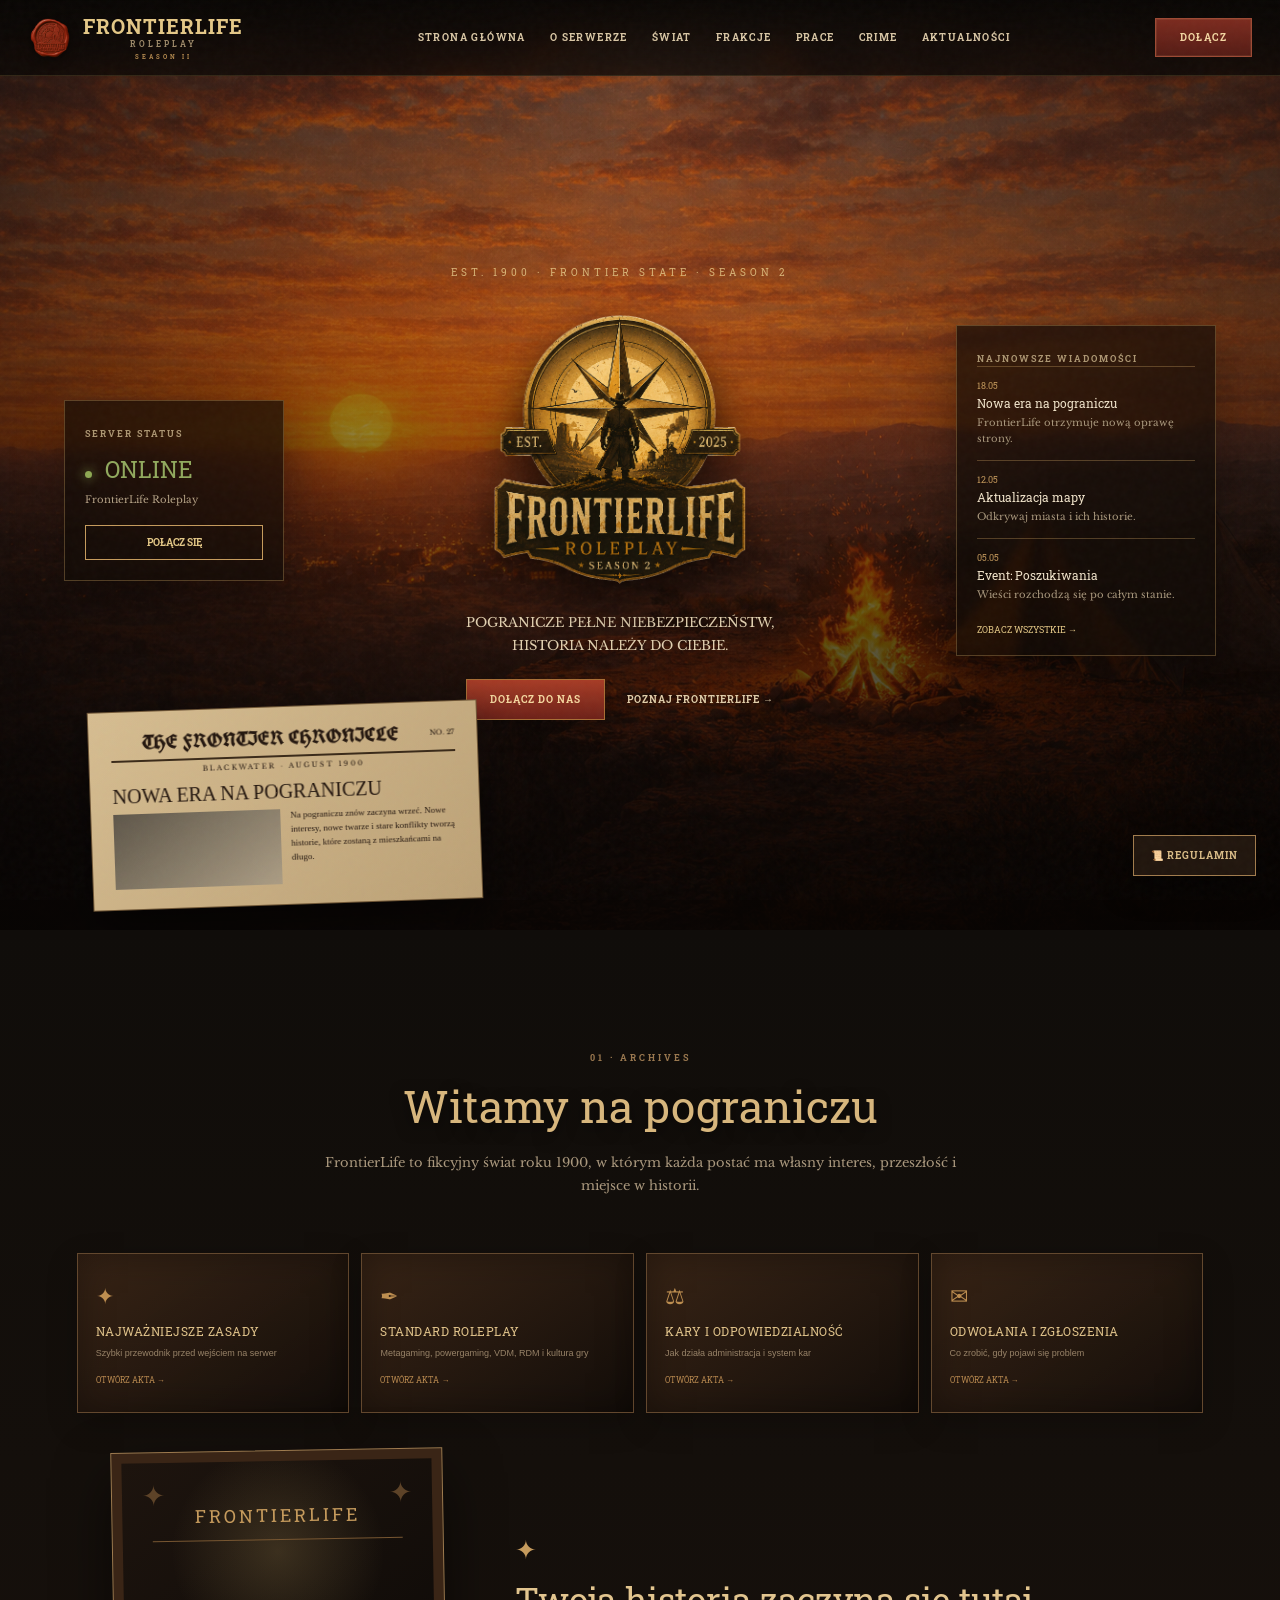
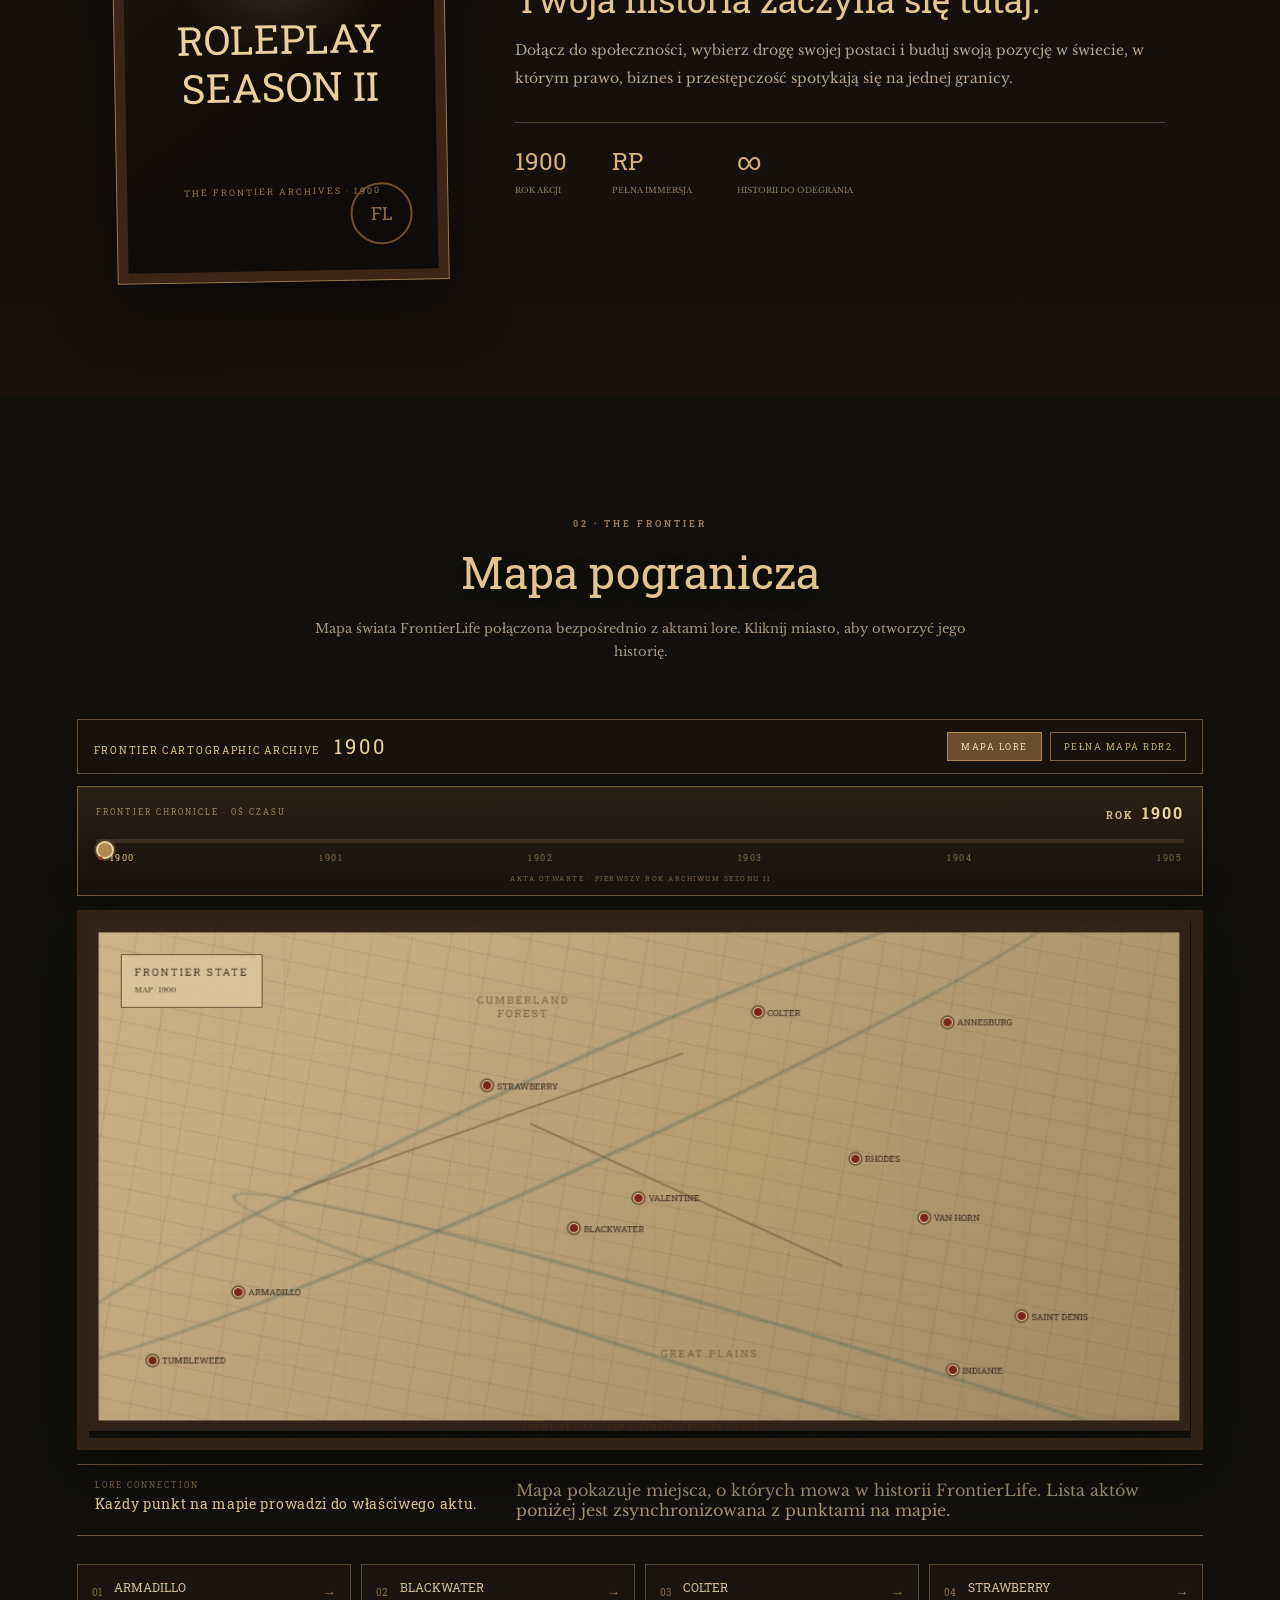
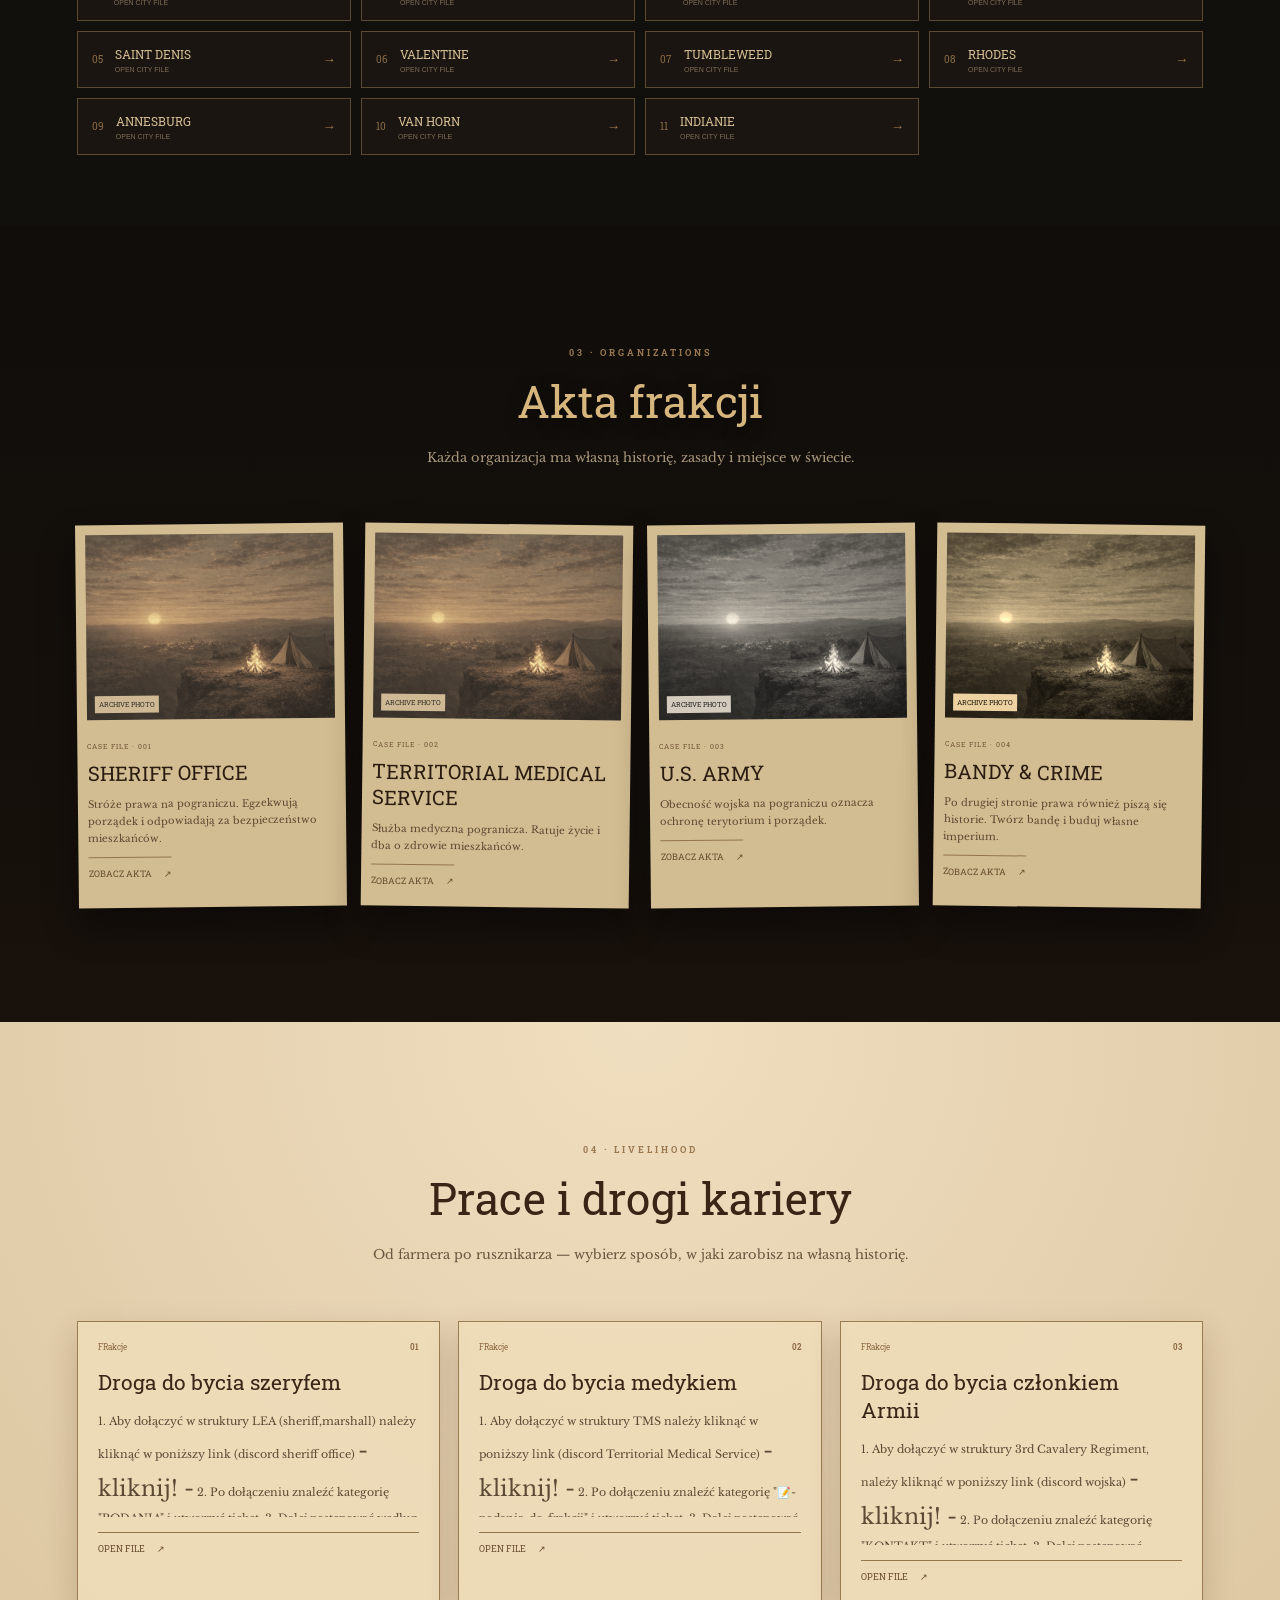
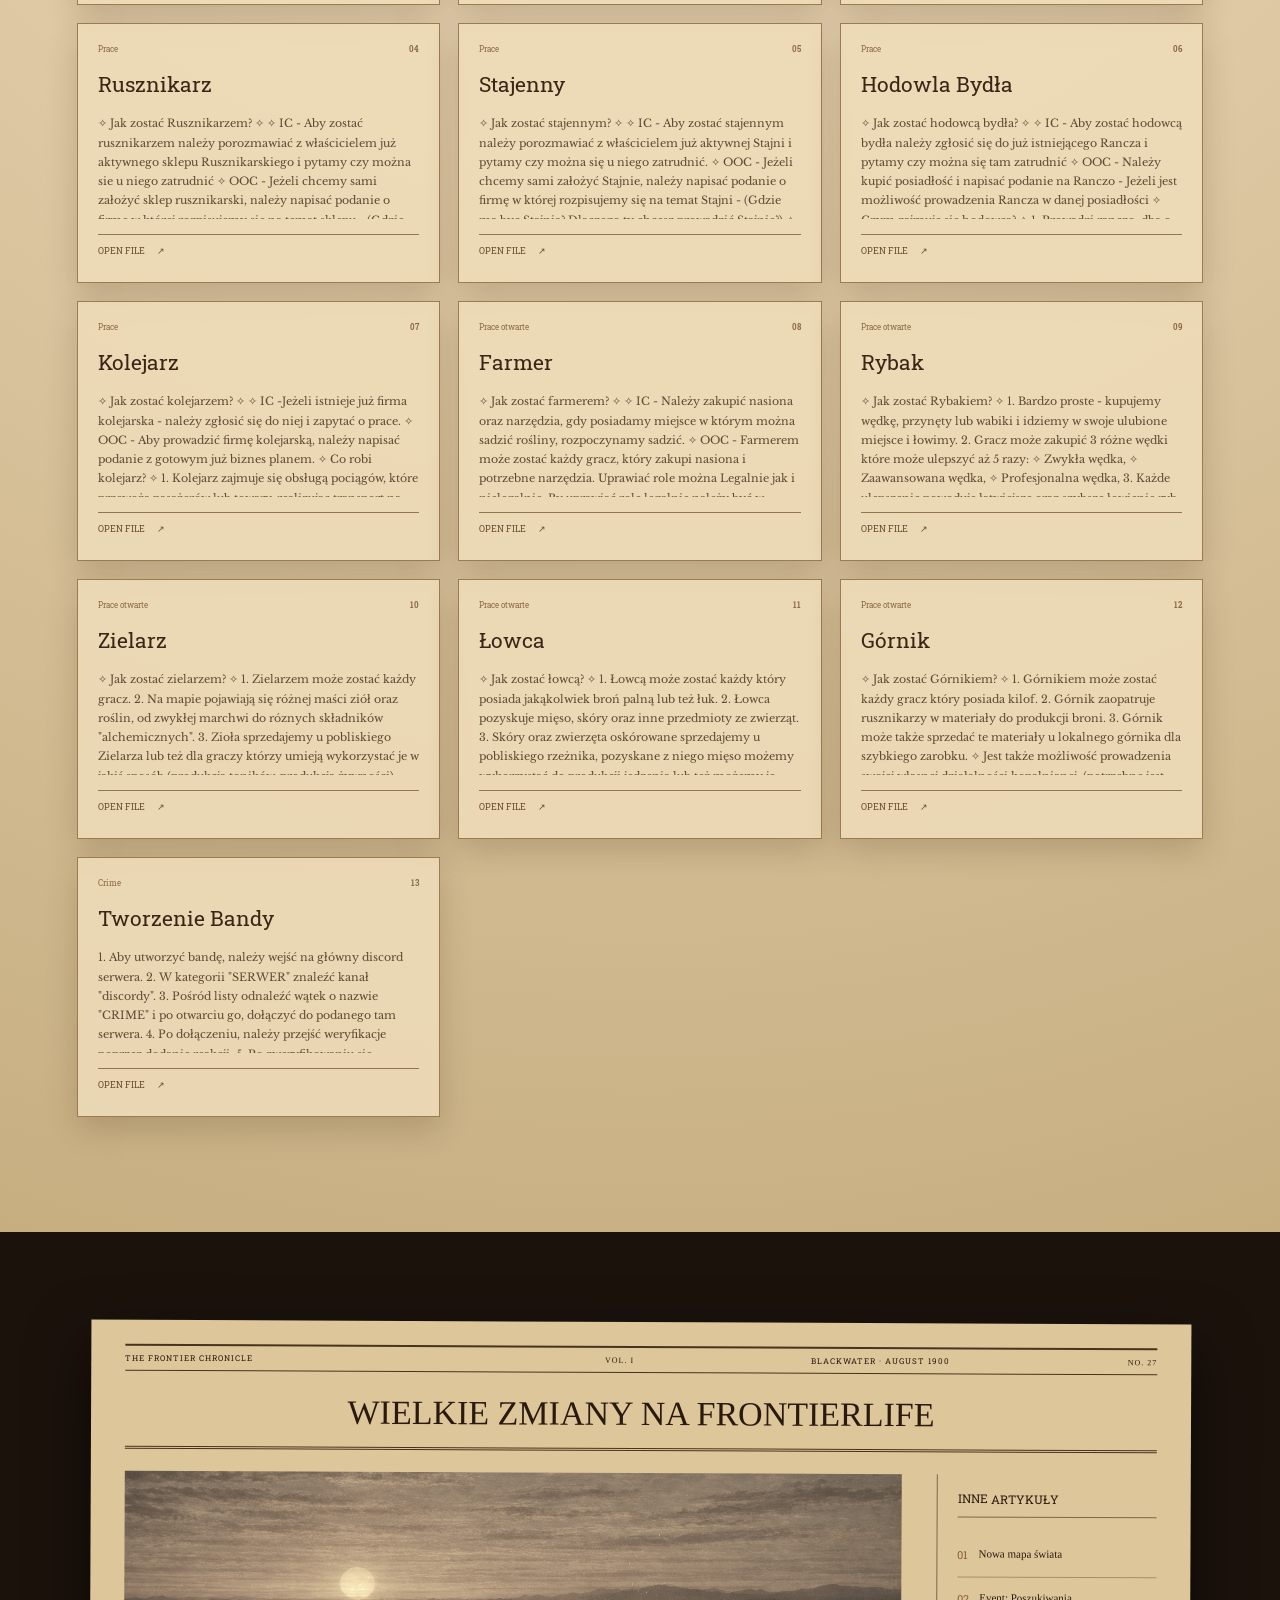
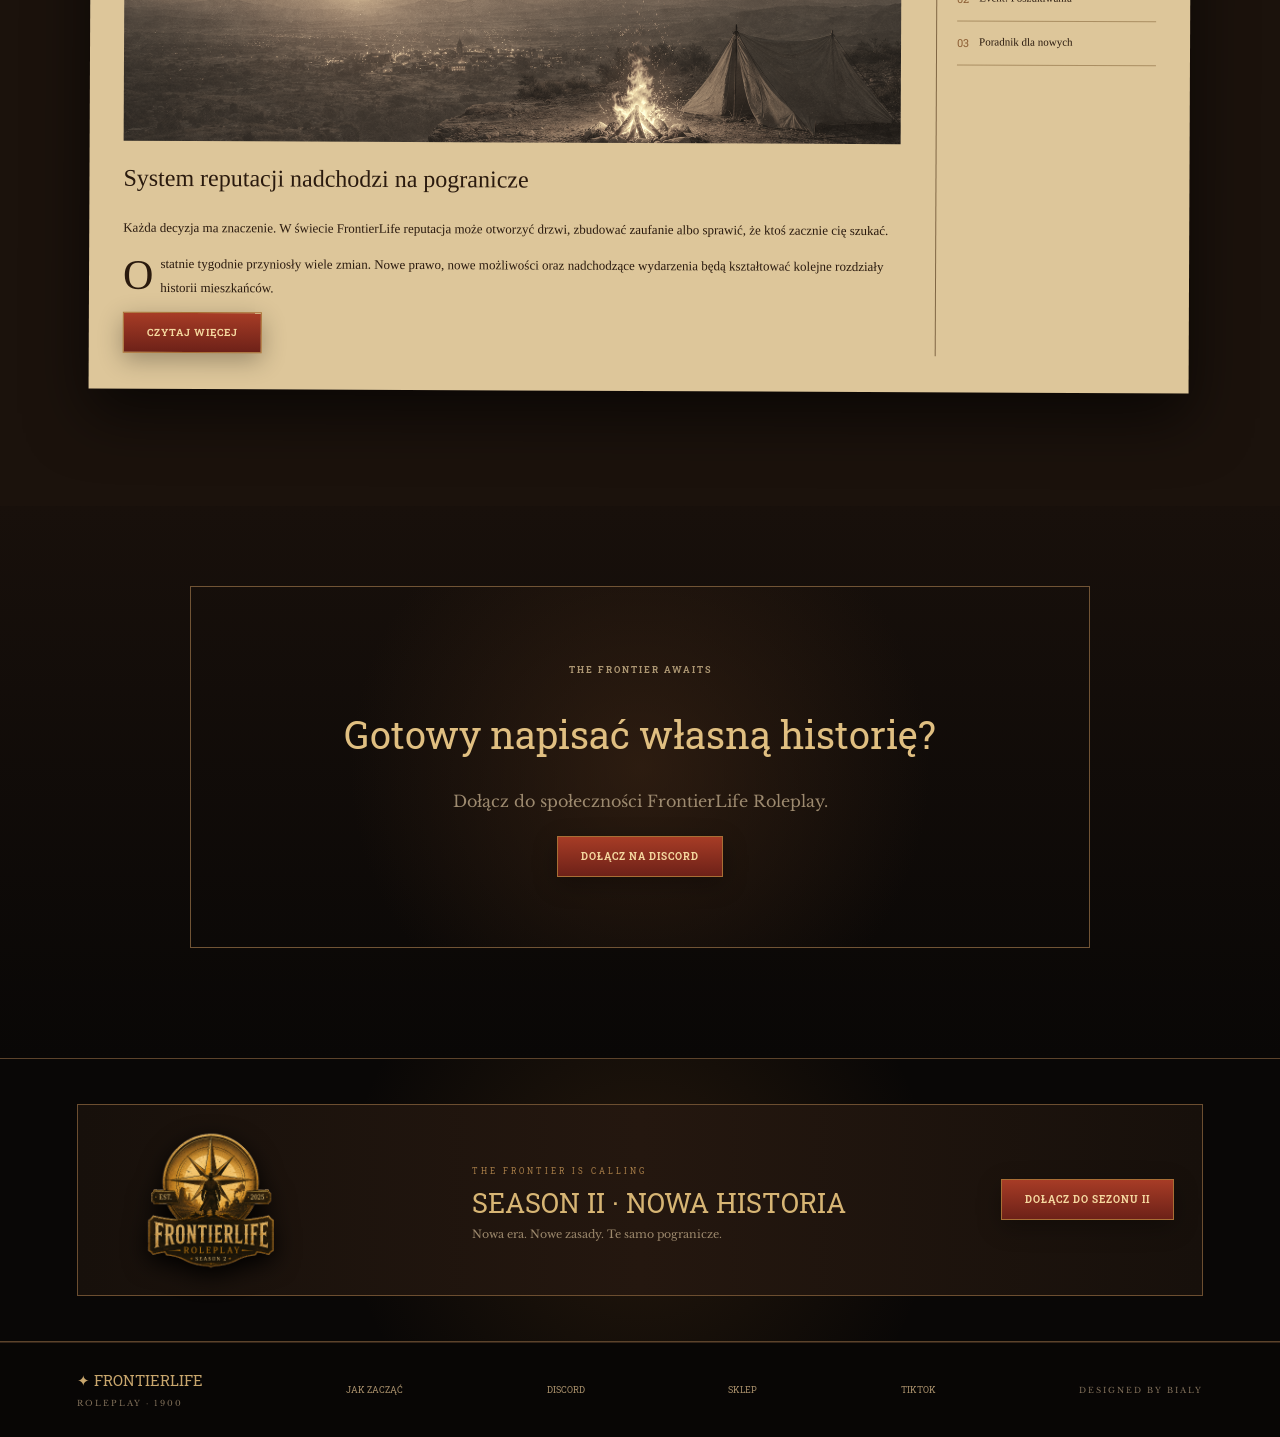
==== index.html @ 8cab7e7c "Add files via upload" ====
<!doctype html>
<html lang="pl">
<head>
  <meta charset="utf-8">
  <meta name="viewport" content="width=device-width,initial-scale=1">
  <title>FrontierLife Roleplay — Season II</title>
  <link rel="icon" href="favicon.ico">
  <link rel="preconnect" href="https://fonts.googleapis.com">
  <link rel="preconnect" href="https://fonts.gstatic.com" crossorigin>
  <link href="https://fonts.googleapis.com/css2?family=Libre+Baskerville:wght@400;700&family=Roboto+Slab:wght@400;500;700;800&family=UnifrakturCook:wght@700&display=swap" rel="stylesheet">
  <link rel="stylesheet" href="styles.css">
</head>
<body>
  <div class="grain"></div>
  <div class="dust"></div>

  <header class="site-nav">
    <a class="brand" href="#home">
      <span class="brand-seal" aria-hidden="true"><img src="wax-seal.png" alt=""></span>
      <span class="brand-copy"><b>FRONTIERLIFE</b><small>ROLEPLAY</small><em>SEASON II</em></span>
    </a>
    <nav>
      <a href="#home">STRONA GŁÓWNA</a>
      <a href="#archive">O SERWERZE</a>
      <a href="#world">ŚWIAT</a>
      <a href="#factions">FRAKCJE</a>
      <a href="#works">PRACE</a>
      <a href="#crime">CRIME</a>
      <a href="#news">AKTUALNOŚCI</a>
    </nav>
    <a class="nav-cta" href="https://discord.gg/bXz6gUeYFq" target="_blank" rel="noopener">DOŁĄCZ</a>
  </header>

  <main id="home">
    <section class="hero">
      <div class="hero-overlay"></div>
      <div class="hero-inner">
        <aside class="status-card">
          <span class="eyebrow">SERVER STATUS</span>
          <strong class="online"><i></i> ONLINE</strong>
          <small>FrontierLife Roleplay</small>
          <a href="https://discord.gg/bXz6gUeYFq" target="_blank" rel="noopener" class="outline-btn">POŁĄCZ SIĘ</a>
        </aside>

        <div class="hero-title">
          <span class="est">EST. 1900 · FRONTIER STATE · SEASON 2</span>
          <img src="logo-season2.png" alt="FrontierLife Roleplay Season 2" class="hero-logo">
          <p>POGRANICZE PEŁNE NIEBEZPIECZEŃSTW,<br>HISTORIA NALEŻY DO CIEBIE.</p>
          <div class="hero-actions">
            <a class="gold-btn" href="https://discord.gg/bXz6gUeYFq" target="_blank" rel="noopener">DOŁĄCZ DO NAS</a>
            <a class="text-btn" href="#archive">POZNAJ FRONTIERLIFE →</a>
          </div>
        </div>

        <aside class="news-rail">
          <span class="eyebrow">NAJNOWSZE WIADOMOŚCI</span>
          <article><time>18.05</time><b>Nowa era na pograniczu</b><p>FrontierLife otrzymuje nową oprawę strony.</p></article>
          <article><time>12.05</time><b>Aktualizacja mapy</b><p>Odkrywaj miasta i ich historie.</p></article>
          <article><time>05.05</time><b>Event: Poszukiwania</b><p>Wieści rozchodzą się po całym stanie.</p></article>
          <a href="#news" class="mini-link">ZOBACZ WSZYSTKIE →</a>
        </aside>
      </div>

      <div class="hero-newspaper">
        <div class="newspaper-masthead">THE FRONTIER CHRONICLE <span>NO. 27</span></div>
        <div class="newspaper-date">BLACKWATER · AUGUST 1900</div>
        <h2>NOWA ERA NA POGRANICZU</h2>
        <div class="newspaper-grid">
          <div class="fake-photo"></div>
          <p>Na pograniczu znów zaczyna wrzeć. Nowe interesy, nowe twarze i stare konflikty tworzą historie, które zostaną z mieszkańcami na długo.</p>
        </div>
      </div>
    </section>

    <section id="archive" class="section dark-section">
      <div class="section-heading">
        <span>01 · ARCHIVES</span>
        <h2>Witamy na pograniczu</h2>
        <p>FrontierLife to fikcyjny świat roku 1900, w którym każda postać ma własny interes, przeszłość i miejsce w historii.</p>
      </div>
      <div class="regulation-tools">
        <button class="reg-tool" data-reg-extra="faq">
          <span class="reg-tool-icon">✦</span><strong>NAJWAŻNIEJSZE ZASADY</strong>
          <small>Szybki przewodnik przed wejściem na serwer</small><b>OTWÓRZ AKTA →</b>
        </button>
        <button class="reg-tool" data-reg-extra="rp">
          <span class="reg-tool-icon">✒</span><strong>STANDARD ROLEPLAY</strong>
          <small>Metagaming, powergaming, VDM, RDM i kultura gry</small><b>OTWÓRZ AKTA →</b>
        </button>
        <button class="reg-tool" data-reg-extra="punishments">
          <span class="reg-tool-icon">⚖</span><strong>KARY I ODPOWIEDZIALNOŚĆ</strong>
          <small>Jak działa administracja i system kar</small><b>OTWÓRZ AKTA →</b>
        </button>
        <button class="reg-tool" data-reg-extra="appeal">
          <span class="reg-tool-icon">✉</span><strong>ODWOŁANIA I ZGŁOSZENIA</strong>
          <small>Co zrobić, gdy pojawi się problem</small><b>OTWÓRZ AKTA →</b>
        </button>
      </div>
      <div class="archive-intro">
        <div class="archive-cover">
          <span>FRONTIERLIFE</span>
          <strong>ROLEPLAY<br>SEASON II</strong>
          <small>THE FRONTIER ARCHIVES · 1900</small>
          <div class="cover-seal">FL</div>
        </div>
        <div class="archive-copy">
          <div class="ornament">✦</div>
          <h3>Twoja historia zaczyna się tutaj.</h3>
          <p>Dołącz do społeczności, wybierz drogę swojej postaci i buduj swoją pozycję w świecie, w którym prawo, biznes i przestępczość spotykają się na jednej granicy.</p>
          <div class="stats-row">
            <div><b>1900</b><span>ROK AKCJI</span></div>
            <div><b>RP</b><span>PEŁNA IMMERSJA</span></div>
            <div><b>∞</b><span>HISTORII DO ODEGRANIA</span></div>
          </div>
        </div>
      </div>
    </section>

    
    <section id="world" class="section map-section">
      <div class="section-heading light">
        <span>02 · THE FRONTIER</span>
        <h2>Mapa pogranicza</h2>
        <p>Mapa świata FrontierLife połączona bezpośrednio z aktami lore. Kliknij miasto, aby otworzyć jego historię.</p>
      </div>

      <div class="map-tools">
        <div class="map-tools-title">
          <span class="map-tools-label">FRONTIER CARTOGRAPHIC ARCHIVE</span>
          <strong id="mapYearLabel">1900</strong>
        </div>
        <div class="map-tools-actions">
          <button class="map-tool active" type="button">MAPA LORE</button>
          <button class="map-tool" type="button" data-open-map="rdr2">PEŁNA MAPA RDR2</button>
        </div>
      </div>

      <div class="lore-year-control" aria-label="Wybór roku lore">
        <div class="year-control-head">
          <span>FRONTIER CHRONICLE · OŚ CZASU</span>
          <strong>ROK <b id="loreYearDisplay">1900</b></strong>
        </div>
        <input id="loreYearSlider" type="range" min="1900" max="1905" step="1" value="1900" list="loreYears">
        <datalist id="loreYears">
          <option value="1900"></option><option value="1901"></option><option value="1902"></option>
          <option value="1903"></option><option value="1904"></option><option value="1905"></option>
        </datalist>
        <div class="year-marks">
          <button type="button" class="year-mark active" data-year="1900">1900</button>
          <button type="button" class="year-mark" data-year="1901">1901</button>
          <button type="button" class="year-mark" data-year="1902">1902</button>
          <button type="button" class="year-mark" data-year="1903">1903</button>
          <button type="button" class="year-mark" data-year="1904">1904</button>
          <button type="button" class="year-mark" data-year="1905">1905</button>
        </div>
        <p id="loreYearStatus">AKTA OTWARTE · PIERWSZY ROK ARCHIWUM SEZONU II</p>
      </div>

      <div class="map-board">
        <button class="map-pin p0" data-city-name="ARMADILLO" data-city="0" title="Armadillo — otwórz akta lore"><i></i><span>ARMADILLO</span></button>
        <button class="map-pin p1" data-city-name="BLACKWATER" data-city="1" title="Blackwater — otwórz akta lore"><i></i><span>BLACKWATER</span></button>
        <button class="map-pin p2" data-city-name="COLTER" data-city="2" title="Colter — otwórz akta lore"><i></i><span>COLTER</span></button>
        <button class="map-pin p3" data-city-name="STRAWBERRY" data-city="3" title="Strawberry — otwórz akta lore"><i></i><span>STRAWBERRY</span></button>
        <button class="map-pin p4" data-city-name="SAINT DENIS" data-city="4" title="Saint Denis — otwórz akta lore"><i></i><span>SAINT DENIS</span></button>
        <button class="map-pin p5" data-city-name="VALENTINE" data-city="5" title="Valentine — otwórz akta lore"><i></i><span>VALENTINE</span></button>
        <button class="map-pin p6" data-city-name="TUMBLEWEED" data-city="6" title="Tumbleweed — otwórz akta lore"><i></i><span>TUMBLEWEED</span></button>
        <button class="map-pin p7" data-city-name="RHODES" data-city="7" title="Rhodes — otwórz akta lore"><i></i><span>RHODES</span></button>
        <button class="map-pin p8" data-city-name="ANNESBURG" data-city="8" title="Annesburg — otwórz akta lore"><i></i><span>ANNESBURG</span></button>
        <button class="map-pin p9" data-city-name="VAN HORN" data-city="9" title="Van Horn — otwórz akta lore"><i></i><span>VAN HORN</span></button>
        <button class="map-pin p10" data-city-name="INDIANIE" data-city="10" title="Indianie — otwórz akta lore"><i></i><span>INDIANIE</span></button>

        <div class="map-coordinates">FRONTIERLIFE · TERRITORIAL ARCHIVE · <span id="mapYearFooter">1900</span></div>
      </div>

      <div class="lore-map-note">
        <div>
          <span>LORE CONNECTION</span>
          <strong>Każdy punkt na mapie prowadzi do właściwego aktu.</strong>
        </div>
        <p>Mapa pokazuje miejsca, o których mowa w historii FrontierLife. Lista aktów poniżej jest zsynchronizowana z punktami na mapie.</p>
      </div>

      <div class="lore-grid">
        <button class="lore-card" data-city="0"><span class="lore-card-index">01</span><span><strong>ARMADILLO</strong><small>OPEN CITY FILE</small></span><span class="lore-arrow">→</span></button>
        <button class="lore-card" data-city="1"><span class="lore-card-index">02</span><span><strong>BLACKWATER</strong><small>OPEN CITY FILE</small></span><span class="lore-arrow">→</span></button>
        <button class="lore-card" data-city="2"><span class="lore-card-index">03</span><span><strong>COLTER</strong><small>OPEN CITY FILE</small></span><span class="lore-arrow">→</span></button>
        <button class="lore-card" data-city="3"><span class="lore-card-index">04</span><span><strong>STRAWBERRY</strong><small>OPEN CITY FILE</small></span><span class="lore-arrow">→</span></button>
        <button class="lore-card" data-city="4"><span class="lore-card-index">05</span><span><strong>SAINT DENIS</strong><small>OPEN CITY FILE</small></span><span class="lore-arrow">→</span></button>
        <button class="lore-card" data-city="5"><span class="lore-card-index">06</span><span><strong>VALENTINE</strong><small>OPEN CITY FILE</small></span><span class="lore-arrow">→</span></button>
        <button class="lore-card" data-city="6"><span class="lore-card-index">07</span><span><strong>TUMBLEWEED</strong><small>OPEN CITY FILE</small></span><span class="lore-arrow">→</span></button>
        <button class="lore-card" data-city="7"><span class="lore-card-index">08</span><span><strong>RHODES</strong><small>OPEN CITY FILE</small></span><span class="lore-arrow">→</span></button>
        <button class="lore-card" data-city="8"><span class="lore-card-index">09</span><span><strong>ANNESBURG</strong><small>OPEN CITY FILE</small></span><span class="lore-arrow">→</span></button>
        <button class="lore-card" data-city="9"><span class="lore-card-index">10</span><span><strong>VAN HORN</strong><small>OPEN CITY FILE</small></span><span class="lore-arrow">→</span></button>
        <button class="lore-card" data-city="10"><span class="lore-card-index">11</span><span><strong>INDIANIE</strong><small>OPEN CITY FILE</small></span><span class="lore-arrow">→</span></button>
      </div>
    </section>


    <section id="factions" class="section dark-section">
      <div class="section-heading">
        <span>03 · ORGANIZATIONS</span>
        <h2>Akta frakcji</h2>
        <p>Każda organizacja ma własną historię, zasady i miejsce w świecie.</p>
      </div>
      <div class="file-grid">
        <article class="file-card">
          <div class="file-photo sheriff"></div><span>CASE FILE · 001</span><h3>SHERIFF OFFICE</h3><p>Stróże prawa na pograniczu. Egzekwują porządek i odpowiadają za bezpieczeństwo mieszkańców.</p><button class="paper-link" data-file="Sheriff Office">ZOBACZ AKTA <span>↗</span></button>
        </article>
        <article class="file-card">
          <div class="file-photo tms"></div><span>CASE FILE · 002</span><h3>TERRITORIAL MEDICAL SERVICE</h3><p>Służba medyczna pogranicza. Ratuje życie i dba o zdrowie mieszkańców.</p><button class="paper-link" data-file="Territorial Medical Service">ZOBACZ AKTA <span>↗</span></button>
        </article>
        <article class="file-card">
          <div class="file-photo army"></div><span>CASE FILE · 003</span><h3>U.S. ARMY</h3><p>Obecność wojska na pograniczu oznacza ochronę terytorium i porządek.</p><button class="paper-link" data-file="U.S. Army">ZOBACZ AKTA <span>↗</span></button>
        </article>
        <article class="file-card wanted-card" id="crime">
          <div class="file-photo crime"></div><span>CASE FILE · 004</span><h3>BANDY & CRIME</h3><p>Po drugiej stronie prawa również piszą się historie. Twórz bandę i buduj własne imperium.</p><button class="paper-link" data-file="Crime">ZOBACZ AKTA <span>↗</span></button>
        </article>
      </div>
    </section>

    <section id="works" class="section paper-section">
      <div class="section-heading">
        <span>04 · LIVELIHOOD</span>
        <h2>Prace i drogi kariery</h2>
        <p>Od farmera po rusznikarza — wybierz sposób, w jaki zarobisz na własną historię.</p>
      </div>
      <div class="archive-grid">
        
      <article class="archive-card">
        <div class="archive-card-top"><span>FRakcje</span><b>01</b></div>
        <h3>Droga do bycia szeryfem</h3>
        <div class="archive-body">
          1. Aby dołączyć w struktury LEA (sheriff,marshall) należy kliknąć w poniższy link (discord sheriff office)
<a class="link" href="https://discord.gg/YA38BaC3XT" style="font-size: 22px" target="_blank">- kliknij! -</a>
          2. Po dołączeniu znaleźć kategorię "PODANIA" i utworzyć ticket.
          3. Dalej postępować według wzoru.
      </div>
        <button class="paper-link" data-expand>OPEN FILE <span>↗</span></button>
      </article>
    
      <article class="archive-card">
        <div class="archive-card-top"><span>FRakcje</span><b>02</b></div>
        <h3>Droga do bycia medykiem</h3>
        <div class="archive-body">
          1. Aby dołączyć w struktury TMS należy kliknąć w poniższy link (discord Territorial Medical Service)
<a class="link" href="https://discord.gg/4ntdVmMmJY" style="font-size: 22px" target="_blank">- kliknij! -</a>
          2. Po dołączeniu znaleźć kategorię "📝-podania-do-frakcji" i utworzyć ticket.
          3. Dalej postępować według wzoru.

      </div>
        <button class="paper-link" data-expand>OPEN FILE <span>↗</span></button>
      </article>
    
      <article class="archive-card">
        <div class="archive-card-top"><span>FRakcje</span><b>03</b></div>
        <h3>Droga do bycia członkiem Armii</h3>
        <div class="archive-body">
          1. Aby dołączyć w struktury 3rd Cavalery Regiment, należy kliknąć w poniższy link (discord wojska)
<a class="link" href="https://discord.gg/j8YbUYZaa5" style="font-size: 22px" target="_blank">- kliknij! -</a>
          2. Po dołączeniu znaleźć kategorię "KONTAKT" i utworzyć ticket.
          3. Dalej postępować według wzoru.
      </div>
        <button class="paper-link" data-expand>OPEN FILE <span>↗</span></button>
      </article>
    
      <article class="archive-card">
        <div class="archive-card-top"><span>Prace</span><b>04</b></div>
        <h3>Rusznikarz</h3>
        <div class="archive-body">
          ✧ Jak zostać Rusznikarzem? ✧

          ✧ IC - Aby zostać rusznikarzem należy porozmawiać z właścicielem już aktywnego sklepu Rusznikarskiego i pytamy czy można sie u niego zatrudnić

          ✧ OOC - Jeżeli chcemy sami założyć sklep rusznikarski, należy napisać podanie o firme w której rozpisujemy sie na temat sklepu - (Gdzie ma byc sklep? Dlaczego ty chcesz prowadzić sklep?)

          ✧ O co chodzi w rusznikarstwie? ✧

          1. Rusznikarz produkuje bronie, modyfikuje je dla graczy.
          2. Gracz przychodzi do nas, zamawia broń, a my ją produkujemy lub modyfkujemy.
          3. Aby rusznikarz wogóle miał możliwość produkcji broni potrzebne są materiały, które trzeba zamawiać u mieszkańców którzy zajmują się Górnictwem lub pozyskiwaniem drzewa z pobliskich lasów.
<a class="link" href="https://forms.gle/KqsAr3M8QmeQernq9" style="font-size: 30px" target="_blank">- Stwórz podanie! (klik) -</a>
</div>
        <button class="paper-link" data-expand>OPEN FILE <span>↗</span></button>
      </article>
    
      <article class="archive-card">
        <div class="archive-card-top"><span>Prace</span><b>05</b></div>
        <h3>Stajenny</h3>
        <div class="archive-body">
          ✧ Jak zostać stajennym? ✧

          ✧ IC - Aby zostać stajennym należy porozmawiać z właścicielem już aktywnej Stajni i pytamy czy można się u niego zatrudnić.

          ✧ OOC - Jeżeli chcemy sami założyć Stajnie, należy napisać podanie o firmę w której rozpisujemy się na temat Stajni - (Gdzie ma byc Stajnia? Dlaczego ty chcesz prowadzić Stajnie?)

          ✧ O co chodzi w byciu Stajennym? ✧

          1. Stajenny zajmuje się końmi oraz ich rozmnażaniem. 
          2. Trenuje je dla graczy i sprzedaje przedmioty dla koni.
<a class="link" href="https://forms.gle/KqsAr3M8QmeQernq9" style="font-size: 30px" target="_blank">- Stwórz podanie! (klik) -</a>
</div>
        <button class="paper-link" data-expand>OPEN FILE <span>↗</span></button>
      </article>
    
      <article class="archive-card">
        <div class="archive-card-top"><span>Prace</span><b>06</b></div>
        <h3>Hodowla Bydła</h3>
        <div class="archive-body">
          ✧ Jak zostać hodowcą bydła? ✧

          ✧ IC - Aby zostać hodowcą bydła należy zgłosić się do już istniejącego Rancza i pytamy czy można się tam zatrudnić

          ✧ OOC - Należy kupić posiadłość i napisać podanie na Ranczo - Jeżeli jest możliwość prowadzenia Rancza w danej posiadłości

          ✧ Czym zajmuję się hodowca? ✧
          1. Prowadzi ranczo, dba o porządek, zajmuje się zwierzętami które może zakupić u sprzedawcy bydła w miastach.
          2. Ranczer zaopatruje Saloony w mięso, jajka, mleko oraz skóry ze zwierząt dla graczy.
<a class="link" href="https://forms.gle/KqsAr3M8QmeQernq9" style="font-size: 30px" target="_blank">- Stwórz podanie! (klik) -</a>
</div>
        <button class="paper-link" data-expand>OPEN FILE <span>↗</span></button>
      </article>
    
      <article class="archive-card">
        <div class="archive-card-top"><span>Prace</span><b>07</b></div>
        <h3>Kolejarz</h3>
        <div class="archive-body">
          ✧ Jak zostać kolejarzem? ✧

          ✧ IC -Jeżeli istnieje już firma kolejarska - należy zgłosić się do niej i zapytać o prace.

          ✧ OOC - Aby prowadzić firmę kolejarską, należy napisać podanie z gotowym już biznes planem.

          ✧ Co robi kolejarz? ✧

          1. Kolejarz zajmuje się obsługą pociągów, które przewożą pasażerów lub towary, realizując transport na długich trasach dla osób prywatnych oraz firm.
<a class="link" href="https://forms.gle/KqsAr3M8QmeQernq9" style="font-size: 30px" target="_blank">- Stwórz podanie! (klik) -</a>
</div>
        <button class="paper-link" data-expand>OPEN FILE <span>↗</span></button>
      </article>
    
      <article class="archive-card">
        <div class="archive-card-top"><span>Prace otwarte</span><b>08</b></div>
        <h3>Farmer</h3>
        <div class="archive-body">
          ✧ Jak zostać farmerem? ✧

          ✧ IC - Należy zakupić nasiona oraz narzędzia, gdy posiadamy miejsce w którym można sadzić rośliny, rozpoczynamy sadzić.

          ✧ OOC - Farmerem może zostać każdy gracz, który zakupi nasiona i potrzebne narzędzia. Uprawiać role można Legalnie jak i nielegalnie.
          By uprawiać role legalnie należy być w posiadaniu posiadłości. Jeżeli gracz nie ma aż tak dużo pieniędzy może na tzw. nielegalu uprawiać role.


          ✧ Czym zajmuję się farmer? ✧

          1. Bardzo proste - uprawia role, sprzedaje plony dla zwykłych mieszkańców lub firm zajmujących się produkcją żywności.
          2. Farmer może także uprawiać różne zioła które może sprzedać u zielarza lub wykorzystać je do produkcji toników.
</div>
        <button class="paper-link" data-expand>OPEN FILE <span>↗</span></button>
      </article>
    
      <article class="archive-card">
        <div class="archive-card-top"><span>Prace otwarte</span><b>09</b></div>
        <h3>Rybak</h3>
        <div class="archive-body">
          ✧ Jak zostać Rybakiem? ✧

          1. Bardzo proste - kupujemy wędkę, przynęty lub wabiki i idziemy w swoje ulubione miejsce i łowimy.
          2. Gracz może zakupić 3 różne wędki które może ulepszyć aż 5 razy:
          ✧ Zwykła wędka,
          ✧ Zaawansowana wędka,
          ✧ Profesjonalna wędka,
          3. Każde ulepszenie powoduje łatwiejsze oraz szybsze łowienie ryb.
          4. Ryby sprzedajemy w tym samym miejscu co zakup wędek oraz przynęt.
          5. Rybak może pozyskiwać filety z ryb, które może sprzedawać w miastowych saloonach. (Potrzebny jest nóż do filetowania).
</div>
        <button class="paper-link" data-expand>OPEN FILE <span>↗</span></button>
      </article>
    
      <article class="archive-card">
        <div class="archive-card-top"><span>Prace otwarte</span><b>10</b></div>
        <h3>Zielarz</h3>
        <div class="archive-body">
          ✧ Jak zostać zielarzem? ✧

          1. Zielarzem może zostać każdy gracz. 
          2. Na mapie pojawiają się różnej maści ziół oraz roślin, od zwykłej marchwi do róznych składników "alchemicznych".
          3. Zioła sprzedajemy u pobliskiego Zielarza lub też dla graczy którzy umieją wykorzystać je w jakiś sposób (produkcja toników, produkcja żywności).
</div>
        <button class="paper-link" data-expand>OPEN FILE <span>↗</span></button>
      </article>
    
      <article class="archive-card">
        <div class="archive-card-top"><span>Prace otwarte</span><b>11</b></div>
        <h3>Łowca</h3>
        <div class="archive-body">
          ✧ Jak zostać łowcą? ✧

          1. Łowcą może zostać każdy który posiada jakąkolwiek broń palną lub też łuk.
          2. Łowca pozyskuje mięso, skóry oraz inne przedmioty ze zwierząt.
          3. Skóry oraz zwierzęta oskórowane sprzedajemy u pobliskiego rzeżnika, pozyskane z niego mięso możemy wykorzystać do produkcji jedzenia lub też możemy je sprzedać w saloonach dla większego zarobku.
</div>
        <button class="paper-link" data-expand>OPEN FILE <span>↗</span></button>
      </article>
    
      <article class="archive-card">
        <div class="archive-card-top"><span>Prace otwarte</span><b>12</b></div>
        <h3>Górnik</h3>
        <div class="archive-body">
          ✧ Jak zostać Górnikiem? ✧

          1. Górnikiem może zostać każdy gracz który posiada kilof.
          2. Górnik zaopatruje rusznikarzy w materiały do produkcji broni.
          3. Górnik może także sprzedać te materiały u lokalnego górnika dla szybkiego zarobku.
          
          ✧ Jest także możliwość prowadzenia swojej własnej działalności kopalnianej. (potrzebne jest napisanie PODANIA).
<a class="link" href="https://forms.gle/KqsAr3M8QmeQernq9" style="font-size: 30px" target="_blank">- Stwórz podanie! (klik) -</a>
</div>
        <button class="paper-link" data-expand>OPEN FILE <span>↗</span></button>
      </article>
    
      <article class="archive-card">
        <div class="archive-card-top"><span>Crime</span><b>13</b></div>
        <h3>Tworzenie Bandy</h3>
        <div class="archive-body">
          1. Aby utworzyć bandę, należy wejść na główny discord serwera.
          2. W kategorii "SERWER" znaleźć kanał "discordy".
          3. Pośród listy odnaleźć wątek o nazwie "CRIME" i po otwarciu go, dołączyć do podanego tam serwera.
          4. Po dołączeniu, należy przejść weryfikacje poprzez dodanie reakcji.
          5. Po zweryfikowaniu się zobaczysz kanał "podanie-o-bandę" a na nim link do podania.
          6. Dalej postępuj zgodnie z formularzem.
</div>
        <button class="paper-link" data-expand>OPEN FILE <span>↗</span></button>
      </article>
    
      </div>
    </section>

    <section id="news" class="section newspaper-section">
      <div class="newspaper-page">
        <div class="paper-top"><span>THE FRONTIER CHRONICLE</span><b>VOL. I</b><span>BLACKWATER · AUGUST 1900</span><b>NO. 27</b></div>
        <h2>WIELKIE ZMIANY NA FRONTIERLIFE</h2>
        <div class="paper-columns">
          <div class="paper-main">
            <div class="news-image"></div>
            <h3>System reputacji nadchodzi na pogranicze</h3>
            <p>Każda decyzja ma znaczenie. W świecie FrontierLife reputacja może otworzyć drzwi, zbudować zaufanie albo sprawić, że ktoś zacznie cię szukać.</p>
            <p class="dropcap">Ostatnie tygodnie przyniosły wiele zmian. Nowe prawo, nowe możliwości oraz nadchodzące wydarzenia będą kształtować kolejne rozdziały historii mieszkańców.</p>
            <button class="gold-btn" data-toast="Pełne archiwum aktualności będzie dostępne w kolejnym wydaniu.">CZYTAJ WIĘCEJ</button>
          </div>
          <aside class="paper-side">
            <h4>INNE ARTYKUŁY</h4>
            <div><b>01</b><span>Nowa mapa świata</span></div>
            <div><b>02</b><span>Event: Poszukiwania</span></div>
            <div><b>03</b><span>Poradnik dla nowych</span></div>
          </aside>
        </div>
      </div>
    </section>

    <section class="section cta-section">
      <div class="cta-card">
        <span class="eyebrow">THE FRONTIER AWAITS</span>
        <h2>Gotowy napisać własną historię?</h2>
        <p>Dołącz do społeczności FrontierLife Roleplay.</p>
        <a class="gold-btn" href="https://discord.gg/bXz6gUeYFq" target="_blank" rel="noopener">DOŁĄCZ NA DISCORD</a>
      </div>
    </section>

    <section class="season-ribbon">
      <div class="season-ribbon-inner">
        <img src="logo-season2.png" alt="FrontierLife Roleplay Season 2">
        <div>
          <span>THE FRONTIER IS CALLING</span>
          <h2>SEASON II · NOWA HISTORIA</h2>
          <p>Nowa era. Nowe zasady. Te samo pogranicze.</p>
        </div>
        <a class="gold-btn" href="https://discord.gg/bXz6gUeYFq" target="_blank" rel="noopener">DOŁĄCZ DO SEZONU II</a>
      </div>
    </section>

  </main>

  <footer>
    <div><b>✦ FRONTIERLIFE</b><span>ROLEPLAY · 1900</span></div>
    <a href="#archive">JAK ZACZĄĆ</a>
    <a href="https://discord.gg/bXz6gUeYFq" target="_blank" rel="noopener">DISCORD</a>
    <a href="https://frontierlife-roleplay.tebex.io/" target="_blank" rel="noopener">SKLEP</a>
    <a href="https://www.tiktok.com/@frontierliferoleplay" target="_blank" rel="noopener">TIKTOK</a>
    <span>DESIGNED BY BIALY</span>
  </footer>

  <!-- REGULAMIN / KSIĘGA -->
  <div class="modal" id="rulesModal" aria-hidden="true">
    <div class="book-shell">
      <button class="modal-close" data-close>×</button>
      <aside class="book-index">
        <div class="book-brand">FRONTIERLIFE<br><small>ROLEPLAY</small></div>
        <div class="book-title">REGULAMIN</div>
        <span class="index-label">SPIS TREŚCI</span>
        <div class="rule-tabs">
          <button data-rule-tab="0">§1. Zasady Ogólne</button><button data-rule-tab="1">§2. Zasady Rozgrywki IC</button><button data-rule-tab="2">§3. Zasady Rozgrywki IC – Realizm</button><button data-rule-tab="3">§4. Postacie i Ich Prowadzenie</button><button data-rule-tab="4">§5. Akcje Hostylne</button><button data-rule-tab="5">§6. Rabunki, Porwania i Okradanie</button><button data-rule-tab="6">§7. Bandy i Firmy</button><button data-rule-tab="7">§8. Sisika</button><button data-rule-tab="8">§9. Guarma</button><button data-rule-tab="9">§10. Indianie i Rezerwaty</button><button data-rule-tab="10">System Kar dla Graczy</button>
        </div>
      </aside>
      <section class="book-pages">
        
      <article class="rule-page" data-rule="1">
        <div class="rule-kicker">FRONTIER LIFE ROLEPLAY · ARCHIVES</div>
<h3>§1. Zasady Ogólne</h3>
        <div class="rule-copy">
<p class="rule-item"><span class="rule-number">1.1.</span>Każdy gracz, podejmując się rozgrywki na serwerze FrontierLife RolePlay, akceptuje poniższy regulamin oraz ma obowiązek bycia na bieżąco z jego treścią.</p>
<p class="rule-item"><span class="rule-number">1.2.</span>Od każdego gracza wymagane jest członkostwo na serwerze Discord FrontierLife RolePlay:</p>
<ul class="rule-sublist">
<li>a) Gracze należący do frakcji, crime, plemienia lub prowadzący biznes zobowiązani są do dołączenia na odpowiedni serwer Discord (Frakcje, Crime, Biznesy).</li>
<li>b) Podejmując się rozgrywki w danej organizacji, gracz zobowiązany jest przestrzegać wytycznych udostępnianych przez administrację na powyższych serwerach Discord.</li>
</ul>
<p class="rule-item"><span class="rule-number">1.3.</span>Do prowadzenia rozgrywki wymagana jest odpowiednia jakość dźwięku, wolna od szumów tła. Inne metody komunikacji muszą zostać zatwierdzone przez administrację przed utworzeniem postaci.</p>
<p class="rule-item"><span class="rule-number">1.3.1.</span>Aby zgłosić gracza, należy nagrywać rozgrywkę od momentu rozpoczęcia akcji, aż do samego jej końca. Nagranie może być nieuznane, jeśli będzie pozbawione dźwięku z gry oraz dźwięku z mikrofonu, a także, jeśli nagranie zostanie pocięte.</p>
<p class="rule-item"><span class="rule-number">1.4.</span>Jakiekolwiek przejawy ataków personalnych, toksycznych zachowań i wulgaryzmów na serwerach FrontierLife RolePlay są kategorycznie zabronione.</p>
<p class="rule-item"><span class="rule-number">1.5.</span>Czat OOC służy wyłącznie do:</p>
<ul class="rule-list">
<li>przekazywania informacji, których nie możemy przekazać w grze,</li>
<li>zgłaszania problemów oraz błędów technicznych podczas rozgrywki.</li>
</ul>
<p class="rule-item"><span class="rule-number">1.6.</span>Komenda /report służy do zgłaszania błędów oraz potrzeb. Zabronione jest jej używanie w celu uzyskania revive.</p>
<p class="rule-item"><span class="rule-number">1.7.</span>Zakazane jest przesiadywanie na streamach z rozgrywki innych graczy oraz na komunikatorach głosowych w tym celu.</p>
<p class="rule-item"><span class="rule-number">1.8.</span>Wykorzystywanie błędów skryptowych, błędów gry, exploitów, cheatów, makro i innych zewnętrznych oprogramowań jest zabronione i skutkuje permanentną blokadą.</p>
<ul class="rule-list">
<li>W przypadku wykrycia takiego błędu należy niezwłocznie powiadomić administrację za pomocą ticketu.</li>
</ul>
<p class="rule-item"><span class="rule-number">1.9.</span>Nick Discord musi być taki sam jak nick w grze (Steam).</p>
<p class="rule-item"><span class="rule-number">1.10.</span>Administracja może uchylić zasady regulaminu na potrzeby zaplanowanych i zatwierdzonych przez nią akcji fabularnych.</p>
<p class="rule-item"><span class="rule-number">1.11.</span>Wszelkie decyzje dotyczące skarg i banów są podejmowane przez administrację i są ostateczne.</p>
<p class="rule-item"><span class="rule-number">1.12.</span>Komunikacja pomiędzy administracją a społecznością w sprawach skarg jest poufna.</p>
<ul class="rule-sublist">
<li>a) Administracja może ujawnić szczegóły postępowania administracyjnego w przypadku złamania tej zasady poufności przez osobę ukaraną.</li>
</ul>
<p class="rule-item"><span class="rule-number">1.13.</span>Na serwerze obowiązuje przestrzeganie zasad streamingu, w tym bezwzględny zakaz używania określeń takich jak n-word, p-word, c-word i podobnych.</p>
<p class="rule-item"><span class="rule-number">1.14.</span>Choć akcja rozgrywa się w roku 1900 w Ameryce, historia serwera nie jest bezpośrednio powiązana z historią tego kraju.</p>
<ul class="rule-list">
<li>Odgrywanie ról lub nawiązywanie do wydarzeń historycznych takich jak „Szlak łez”, niewolnictwo, rewolucja amerykańska, wojna domowa, brak praw kobiet itp. jest zabronione bez wyraźnej zgody drugiej strony.</li>
</ul>
<p class="rule-item"><span class="rule-number">1.15.</span>Zabrania się wchodzenia na kanał pomocy przed skończeniem akcji RP.</p>

        <img class="document-wax rule-wax" src="wax-seal.png" alt="FrontierLife official seal">
        <div class="rule-page-no">PAGE 01 / 11</div>
      </article>
    
      <article class="rule-page" data-rule="2">
        <div class="rule-kicker">FRONTIER LIFE ROLEPLAY · ARCHIVES</div>
<h3>§2. Zasady Rozgrywki IC</h3>
        <div class="rule-copy">
<p class="rule-item"><span class="rule-number">2.1.</span>IC (In Character) – rzeczywistość, w której funkcjonuje wykreowana przez nas postać i jej historia.</p>
<p class="rule-item"><span class="rule-number">2.2.</span>OOC (Out of Character) – wszelkie działania i treści odnoszące się do realnego świata, niezwiązane z odgrywaniem roli.</p>
<p class="rule-item"><span class="rule-number">2.3.</span>BW (Brutally Wounded) – stan ciężkiego zranienia, w którym postać traci zdolność poruszania się.</p>
<p class="rule-item"><span class="rule-number">2.4.</span>CL (Combat Logging) – opuszczenie serwera podczas trwającej akcji RP lub tuż przed jej konsekwencjami, aby uniknąć odpowiedzialności.</p>
<p class="rule-item"><span class="rule-number">2.5.</span>Metazwroty – komunikaty wykorzystywane w grze w celu opisania zjawisk OOC, np. nazywanie braku aktywności „zamyśleniem się”, tłumaczenie niedziałającego mikrofonu „chrypką” albo określanie restartu serwera „zaćmieniem”.</p>
<p class="rule-item"><span class="rule-number">2.6.</span>FearRP – obowiązek realistycznego reagowania postaci na zagrożenia i stawiania zdrowia oraz życia swojego i innych ponad wszystko. Nieprzestrzeganie tej zasady może skutkować trwałym okaleczeniem postaci lub natychmiastowym FCK – jeśli administracja wyrazi na to zgodę.</p>
<p class="rule-item"><span class="rule-number">2.7.</span>MG (Metagaming) – wykorzystywanie informacji zdobytych poza światem gry (OOC) w rozgrywce (IC) w celu zmiany decyzji lub zachowań postaci.</p>
<p class="rule-item"><span class="rule-number">2.8.</span>PG (Power Gaming) – narzucanie innym graczom przebiegu akcji bez możliwości reakcji z ich strony oraz prowadzenie scenariusza wyłącznie dla własnej korzyści.</p>
<p class="rule-item"><span class="rule-number">2.9.</span>Wyjście z roli – specyficzna forma FailRP obejmująca m.in. niespójne działania postaci, używanie metazwrotów czy błędne zastosowanie czatu OOC.</p>
<p class="rule-item"><span class="rule-number">2.10.</span>Loot RP – przejmowanie przedmiotów z ekwipunku innych graczy bez odgrywania odpowiedniej sceny lub seryjne kradzieże bez rozwijania fabuły. Całość przeszukania musi zostać odegrana komendami narracyjnymi /me i /do, w przeciwnym razie może to zostać potraktowane jako Loot RP.</p>
<p class="rule-item"><span class="rule-number">2.11.</span>Cop Baiting – prowokowanie funkcjonariuszy prawa w celu wzbudzenia ich reakcji i rozpoczęcia interakcji RP.</p>
<p class="rule-item"><span class="rule-number">2.12.</span>RK (Revenge Kill) – powracanie po reanimacji lub leczeniu do osoby odpowiedzialnej za zgon w celu odwetu.</p>
<p class="rule-item"><span class="rule-number">2.13.</span>RDM (Random Deathmatch) – atakowanie innych graczy lub NPC bez fabularnego uzasadnienia.</p>
<p class="rule-item"><span class="rule-number">2.14.</span>FailRP – prowadzenie rozgrywki w sposób nielogiczny, nieprawdziwy lub niewykonalny dla postaci.</p>
<p class="rule-item"><span class="rule-number">2.15.</span>CK (Character Kill) – trwałe uśmiercenie własnej postaci, którego nie można cofnąć.</p>
<p class="rule-item"><span class="rule-number">2.16.</span>FCK (Force Character Kill) – ostateczne zabicie postaci innego gracza.</p>
<p class="rule-item"><span class="rule-number">2.17.</span>CN (Celebrity Name) – tworzenie postaci o personaliach znanej osoby rzeczywistej lub fikcyjnej.</p>
<p class="rule-item"><span class="rule-number">2.18.</span>Immersja – pełne wczucie się w rolę postaci oraz świat gry.</p>
<p class="rule-item"><span class="rule-number">2.19.</span>WMG – wykorzystywanie mechaniki gry w sposób nieuczciwy, np. wielokrotne przywoływanie konia w celu bezpiecznego przenoszenia kontrabandy.</p>
<p class="rule-item"><span class="rule-number">2.20.</span>Miasto Duchów – określenie oznaczające fabularny zakaz porywania i przeprowadzania brutalnych akcji w ścisłym centrum miasta w obecności dużej liczby świadków (gapiów, NPC, graczy). Zasada ta ma na celu zachowanie realizmu rozgrywki – w miejscach publicznych i zatłoczonych działania przestępcze powinny być ograniczone lub odpowiednio ukryte.</p>

        <img class="document-wax rule-wax" src="wax-seal.png" alt="FrontierLife official seal">
        <div class="rule-page-no">PAGE 02 / 11</div>
      </article>
    
      <article class="rule-page" data-rule="3">
        <div class="rule-kicker">FRONTIER LIFE ROLEPLAY · ARCHIVES</div>
<h3>§3. Zasady Rozgrywki IC – Realizm</h3>
        <div class="rule-copy">
<p class="rule-item"><span class="rule-number">3.1.</span>Wydarzenia na serwerze toczą się w fikcyjnym stanie Frontier w Stanach Zjednoczonych, w schyłkowym okresie Dzikiego Zachodu (rok 1900). Gracze są zobowiązani do odgrywania postaci w zgodzie z realiami epoki.</p>
<p class="rule-item"><span class="rule-number">3.2.</span>Każde użycie lassa traktowane jest jako czynność ostateczna. Nadmierne wykorzystywanie tej mechaniki jest uznawane za PG.</p>
<ul class="rule-list">
<li>Można rzucać raz na 30 sekund.</li>
<li>Podczas pościgu konnego – raz na całą akcję.</li>
<li>Każde użycie lassa musi zostać zainicjowane werbalnie mimo wcześniejszego zainicjowania akcji agresywnej.</li>
</ul>
<p class="rule-item"><span class="rule-number">3.3.</span>Samodzielne uwalnianie się z lassa w obecności napastników jest traktowane jako brak poszanowania życia.</p>
<p class="rule-item"><span class="rule-number">3.4.</span>Zabronione jest nawiązywanie do polskiej historii, kultury i symboliki (Wyjątek stanowi odgrywanie postaci pochodzącej z Polski).</p>
<p class="rule-item"><span class="rule-number">3.5.</span>W przypadku opuszczenia gry z powodu błędu technicznego należy opublikować dowód (np. zrzut ekranu) na kanale #crashe z widoczną datą i treścią komunikatu błędu.</p>
<p class="rule-item"><span class="rule-number">3.6.</span>Broń w grze powinna być traktowana jako realne zagrożenie życia, a jej użycie musi być ostatecznością.</p>
<p class="rule-item"><span class="rule-number">3.7.</span>Osoby korzystające z balonów nie mogą lądować w centrum miast ani poruszać się nad dachami budynków.</p>
<p class="rule-item"><span class="rule-number">3.8.</span>Własnoręczne wykonywanie muzyki oraz wykorzystywanie jej w rozgrywce jest dopuszczalne, o ile nie wykracza poza realia historyczne.</p>
<p class="rule-item"><span class="rule-number">3.9.</span>Zakazuje się podszywania pod służby mundurowe oraz tworzenia grup o podobnym charakterze bez zgody administracji.</p>
<p class="rule-item"><span class="rule-number">3.10.</span>Inicjowanie wydarzeń wykraczających poza zwykłą przemoc (np. tortury, akty erotyczne, przemoc seksualna, nadawanie ran trwałych, molestowanie) wymaga obustronnej zgody OOC (lub zgody administracji) oraz wcześniejszego ustalenia poziomu szczegółowości opisów.</p>
<p class="rule-item"><span class="rule-number">3.11.</span>Gdy gracz musi odejść od komputera, powinien wyjść z gry lub pozostawić postać w miejscu neutralnym.</p>
<p class="rule-item"><span class="rule-number">3.12.</span>Administracja może wprowadzić wytyczne wobec grupy lub organizacji w celu utrzymania płynności rozgrywki i zasad fair play.</p>
<p class="rule-item"><span class="rule-number">3.13.</span>Zakazuje się podejmowania wrogich działań wobec innych postaci podczas wydarzeń zbiorowych bez fabularnego uzasadnienia.</p>

        <img class="document-wax rule-wax" src="wax-seal.png" alt="FrontierLife official seal">
        <div class="rule-page-no">PAGE 03 / 11</div>
      </article>
    
      <article class="rule-page" data-rule="4">
        <div class="rule-kicker">FRONTIER LIFE ROLEPLAY · ARCHIVES</div>
<h3>§4. Postacie i Ich Prowadzenie</h3>
        <div class="rule-copy">
<p class="rule-item"><span class="rule-number">4.1.</span>Każda postać musi być wiarygodna, spójna oraz zgodna z realiami XIX wieku.</p>
<p class="rule-item"><span class="rule-number">4.2.</span>Zakazane jest tworzenie postaci opartej wyłącznie na nienawiści rasowej, homofobii, seksizmie lub ksenofobii.</p>
<p class="rule-item"><span class="rule-number">4.3.</span>Postać powinna mieć ukończone 18 lat w uniwersum gry.</p>
<p class="rule-item"><span class="rule-number">4.4.</span>Zakazane jest posiadanie dwóch postaci powiązanych ze sobą. Pierwsza postać, w żaden sposób nie może nawiązywać / współpracować z drugą, trzecią, czy czwartą.</p>
<ul class="rule-sublist">
<li>a) Odwoływanie się do historii śmierci postaci z innych serwerów jest zabronione.</li>
<li>b) Druga postać gracza nie może należeć do strony przeciwnej w stosunku do pierwszej postaci. Przykładowo, jeśli pierwsza postać pełni rolę szeryfa, druga postać nie może być bandytą. Zasada ta dotyczy również frakcji LEA.</li>
</ul>
<p class="rule-item"><span class="rule-number">4.5.</span>Granie postaci chorej psychicznie jest możliwe tylko za zgodą administracji.</p>
<p class="rule-item"><span class="rule-number">4.6.</span>Po stanie BW należy odczekać minimum 30 minut przed podjęciem kolejnych działań hostylnych.</p>
<ul class="rule-list">
<li>Jeśli postać została uleczona poprzez zrespienie się (przytrzymanie klawisza "E") - nie może pamiętać ostatnich 30 minut przed stanem BW.</li>
<li>Jeśli postać zostanie zabrana do lokalnego medyka lub uleczona przez medyka-gracza - pamięta wszystkie ewentualne zdarzenia.</li>
</ul>
<p class="rule-item"><span class="rule-number">4.7.</span>Aby prowadzić równolegle postać po stronie prawa i przestępczości, wymagana jest zgoda administracji.</p>
<p class="rule-item"><span class="rule-number">4.8.</span>Po CK i FCK zakazuje się tworzenia osoby spokrewnionej z poprzednią postacią, a także powrotu na te same posady itp., chyba że rozgrywka IC do tego doprowadzi.</p>
<p class="rule-item"><span class="rule-number">4.9.</span>Dozwolona jest zmiana fryzury lub brody w sposób realistyczny w czasie i logice.</p>
<p class="rule-item"><span class="rule-number">4.10.</span>Zmiana nie może nastąpić natychmiast ani całkowicie zmienić wyglądu postaci.</p>
<p class="rule-item"><span class="rule-number">4.11.</span>Zmiana nie może uniemożliwiać rozpoznania postaci.</p>
<p class="rule-item"><span class="rule-number">4.12.</span>W przypadku nierealistycznej zmiany należy dodać opis charakteryzacji, który umożliwia tropienie postaci przez innych graczy.</p>
<p class="rule-item"><span class="rule-number">4.13.</span>Zakazuje sie tworzenia postaci z nierealnymi imionami i nazwiskami (np. Sam Sung, Xia Omi itp.)</p>
<p class="rule-item"><span class="rule-number">4.14.</span>Korumpowanie urzędników i służb państwowych wymaga zgody administracji poprzez ticket.</p>
<p class="rule-item"><span class="rule-number">4.15.</span>Po zakończeniu akcji hostylnej nie wolno całkowicie zmieniać wyglądu postaci w sposób uniemożliwiający jej identyfikację. (Dozwolona jest zmiana ubioru, jednak musi pozostać element rozpoznawczy (np. buty, chusta, kapelusz, torba)</p>

        <img class="document-wax rule-wax" src="wax-seal.png" alt="FrontierLife official seal">
        <div class="rule-page-no">PAGE 04 / 11</div>
      </article>
    
      <article class="rule-page" data-rule="5">
        <div class="rule-kicker">FRONTIER LIFE ROLEPLAY · ARCHIVES</div>
<h3>§5. Akcje Hostylne</h3>
        <div class="rule-copy">
<p class="rule-item"><span class="rule-number">5.1.</span>Akcję wrogą należy rozpocząć jawnym kontaktem werbalnym, dając około 5 sekund na reakcję</p>
<p>drugiej strony. (Do akcji hostylnych zaliczamy także zatrzymania prowadzone przez szeryfów)</p>
<p class="rule-item"><span class="rule-number">5.2.</span>W akcji hostylnej maksymalnie 6 osób może występować po stronie inicjującej.</p>
<p class="rule-item"><span class="rule-number">5.3.</span>Gracz ma prawo do obrony we wszystkich sytuacjach, z wyjątkiem tych, w których strona atakująca posiada przewagę minimum dwóch osób.</p>
<ul class="rule-list">
<li>Przykłady:</li>
<li>1 vs 3 —> gracz nie może się bronić.</li>
<li>2 vs 3 i 1 vs 2 —> gracze mogą się bronić pod warunkiem, że mają wcześniej wyciągniętą broń i nie są odwóceni plecami do napastników.</li>
</ul>
<p class="rule-item"><span class="rule-number">5.4.</span>Ograniczenia liczebności graczy przy akcjach:</p>
<ul class="rule-list">
<li>Napad na bank: 5 napastników vs 6 stróżów prawa (negocjator wliczony)</li>
<li>Napad na sklep: 1–3 napastników vs 4 stróżów prawa (+1 do negocjacji)</li>
<li>Napad na pociąg: 4 napastników vs 5 stróżów prawa</li>
<li>Sprzedaż kontabandy: 3 napastników vs 3 stróżów prawa</li>
<li>Kopanie grobów: 2 napastników vs 2 stróżów prawa</li>
<li>Kontrola narkotyków: min. 6 napastników, obrońcy pozbawieni ograniczeń</li>
<li>Napad na fort: bez limitu dla broniących się</li>
<li>Jeśli stróże prawa nie pojawią się w ciągu 10 minut, napastnicy mogą odejść.</li>
</ul>
<p class="rule-item"><span class="rule-number">5.5.</span>każdy limit może zostać zniesiony poprzez kontakt z administacją oraz/lub poprzez wcześniejsze dogadanie się ze stroną przeciwną.</p>
<p class="rule-item"><span class="rule-number">5.6.</span>Nie wolno rozpoznawać zamaskowanych osób po głosie, jeśli ta osoba zmieniła choć odrobinę głos. Napastników można także rozpoznać przez 40 minut, jeśli ci nie zmienili swojego stroju. (Całego stroju)</p>
<p class="rule-item"><span class="rule-number">5.7.</span>Dołączenie do trwającej akcji hostylnej jest zabronione (wyjątek – stróże prawa).</p>
<p class="rule-item"><span class="rule-number">5.8.</span>Wkraczanie w trwającą akcję hostylną pomiędzy dwiema stronami będzie traktowane jako „wjazd na trzeciego”.</p>
<p class="rule-item"><span class="rule-number">5.9.</span>Nie wolno wzywać medyków w trakcie akcji hostylnej.</p>
<p class="rule-item"><span class="rule-number">5.10.</span>Zakazuje się rozpoczynania akcji hostylnych w stronę Medyków na służbie bez dobrego podłoża Roleplay'owego</p>
<p class="rule-item"><span class="rule-number">5.11.</span>W przypadku problemów technicznych uniemożliwiających wykonanie akcji należy odgrywać konsekwencje.</p>
<p class="rule-item"><span class="rule-number">5.12.</span>Maksymalna liczba członków w jednej ekipie: 12 osób.</p>

        <img class="document-wax rule-wax" src="wax-seal.png" alt="FrontierLife official seal">
        <div class="rule-page-no">PAGE 05 / 11</div>
      </article>
    
      <article class="rule-page" data-rule="6">
        <div class="rule-kicker">FRONTIER LIFE ROLEPLAY · ARCHIVES</div>
<h3>§6. Rabunki, Porwania i Okradanie</h3>
        <div class="rule-copy">
<p class="rule-item"><span class="rule-number">6.1.</span>Każdy rabunek musi być logicznie umotywowany fabularnie.</p>
<p class="rule-item"><span class="rule-number">6.2.</span>Ograniczenia łupów:•</p>
<ul class="rule-list">
<li>Zabranie wszystkich broni gracza jest dozwolone wyłącznie, jeśli spełniony jest jeden z poniższych warunków:</li>
<li>Osoba rabowana jako pierwsza zainicjowała akcję hostylną na tobie.</li>
<li>Osoba rabowana próbowała się bronić, ale obrona była nieskuteczna oraz strona atakująca posiada przynajmniej jedną osobę więcej.</li>
<li>W innych przypadkach należy pozostawić graczowi przynajmniej jedną broń.</li>
</ul>
<p class="rule-item"><span class="rule-number">6.3.</span>Podczas jednego rabunku można wybrać jedną kategorię łupu.</p>
<ul class="rule-list">
<li>Kontrabanda może zostać zabrana w całości niezależnie od wybranej kategorii.</li>
</ul>
<p>A) Rzeczy Frakcyjne</p>
<ul class="rule-list">
<li>Zakazuje się okradania przedstawicieli frakcji (szeryf, medyk) z ich przedmiotów służbowych bez zgody administracji.</li>
</ul>
<p>B) Broń</p>
<ul class="rule-list">
<li>Jeśli warunki punktu 6.2 nie są spełnione, należy pozostawić graczowi przynajmniej jedną broń (pomijając broń białą).</li>
</ul>
<p>C) Pieniądze</p>
<ul class="rule-list">
<li>Maksymalnie można zabrać połowę gotówki gracza.</li>
</ul>
<p>D) Inne Przedmioty</p>
<ul class="rule-list">
<li>Maksymalnie można zabrać połowę ilości danego przedmiotu.</li>
</ul>
<p class="rule-item"><span class="rule-number">6.8.</span>Związanie gracza bez opisu narracyjnego możliwe jest jedynie, gdy postać trzyma ręce w górze. (Wyjątek stanowi ucieczka od napastników lub stróżów prawa )</p>
<p class="rule-item"><span class="rule-number">6.9.</span>Nie wolno zmuszać graczy do opróżniania skrytek skryptowych (banki, domy, skrzynie, obozy).</p>
<p class="rule-item"><span class="rule-number">6.10.</span>Porwania funkcjonariuszy i medyków muszą mieć istotne tło fabularne.</p>
<p class="rule-item"><span class="rule-number">6.11.</span>Powrót do tej samej grupy przestępczej na nowej postaci po FCK jest zakazany.</p>
<p class="rule-item"><span class="rule-number">6.12.</span>Po zerwaniu negocjacji należy zapewnić obu stronom minimum 10 sekund na reakcję.</p>
<p class="rule-item"><span class="rule-number">6.13.</span>Porwania i tortury mogą trwać maksymalnie 40 minut. Możliwe jest przedłużenie czasu za zgoda administacji lub za obustronną zgodą na czacie ooc</p>

        <img class="document-wax rule-wax" src="wax-seal.png" alt="FrontierLife official seal">
        <div class="rule-page-no">PAGE 06 / 11</div>
      </article>
    
      <article class="rule-page" data-rule="7">
        <div class="rule-kicker">FRONTIER LIFE ROLEPLAY · ARCHIVES</div>
<h3>§7. Bandy i Firmy</h3>
        <div class="rule-copy">
<p class="rule-item"><span class="rule-number">7.1.</span>Grupy przestępcze liczące ponad 5 członków muszą być zgłoszone administracji poprzez ticket crime o założenie bandy.</p>
<p class="rule-item"><span class="rule-number">7.2.</span>Liderzy odpowiadają za działania członków organizacji.</p>
<p class="rule-item"><span class="rule-number">7.3.</span>Haracze mogą być pobierane raz na tydzień z maksymalnie dwóch firm/frakcji – bez zgody administracji do łącznej kwoty 350$ (do pobierania większej kwoty potrzebna jest zgoda administracji i konkretne podłoże RP).</p>
<p class="rule-item"><span class="rule-number">7.4.</span>Zmiana lidera bądź właściciela wymaga fabularnego uzasadnienia i zgłoszenia administracji.</p>
<p class="rule-item"><span class="rule-number">7.5.</span>Pracownikom zabrania się okradania skrytek firm i organizacji legalnych.</p>

        <img class="document-wax rule-wax" src="wax-seal.png" alt="FrontierLife official seal">
        <div class="rule-page-no">PAGE 07 / 11</div>
      </article>
    
      <article class="rule-page" data-rule="8">
        <div class="rule-kicker">FRONTIER LIFE ROLEPLAY · ARCHIVES</div>
<h3>§8. Sisika</h3>
        <div class="rule-copy">
<p class="rule-item"><span class="rule-number">8.1.</span>Sisika to więzienie o najwyższym rygorze – gracze powinni odgrywać odpowiednią atmosferę.</p>
<p class="rule-item"><span class="rule-number">8.2.</span>Każda ucieczka musi być nadzorowana przez administrację lub nagrana.</p>

        <img class="document-wax rule-wax" src="wax-seal.png" alt="FrontierLife official seal">
        <div class="rule-page-no">PAGE 08 / 11</div>
      </article>
    
      <article class="rule-page" data-rule="9">
        <div class="rule-kicker">FRONTIER LIFE ROLEPLAY · ARCHIVES</div>
<h3>§9. Guarma</h3>
        <div class="rule-copy">
<p class="rule-item"><span class="rule-number">9.1.</span>Zasady przebywania na Guarmie i niewoli</p>
<ul class="rule-list">
<li>Każdy gracz przebywający na Guarmie bez pozwolenia, jest traktowany jako zagrożenie, wobec którego dozwolone jest użycie broni ze strony Guarmistów.</li>
<li>Gracz schwytany przez Guarmistów może przebywać w niewoli maksymalnie półtorej godziny.</li>
<li>W przypadku natarczywego naruszania praw przebywania na Guarmie, lokalne władze mogą wnioskować o FCK dla gracza.</li>
<li>Administracja może wydać zgodę na wydłużenie czasu przetrzymywania do kilku dni lub na wykonanie FCK danej postaci.</li>
</ul>
<p class="rule-item"><span class="rule-number">9.2.</span>Odgrywanie i Sankcje</p>
<ul class="rule-list">
<li>Zakazuje się nastawienia na łapanie graczy, rozumiane przez wyjazdy do Ameryki wyłącznie w celu wyłapywania ludzi i sprowadzania ich do pracy będą traktowane jako LowRP.</li>
<li>Kary indywidualne: Niezastosowanie się do powyższych zasad będzie skutkowało nakładaniem ostrzeżeń (warnów) oraz banów na graczy.</li>
</ul>
<p class="rule-item"><span class="rule-number">9.3.</span>Kary organizacyjne / Frakcyjne</p>
<ul class="rule-list">
<li>Uzyskanie 3 ostrzeżeń (lub rażące złamanie zasad Roleplayu) skutkować będzie natychmiastowym, fabularnym zamknięciem wątku/organizacji.</li>
</ul>

        <img class="document-wax rule-wax" src="wax-seal.png" alt="FrontierLife official seal">
        <div class="rule-page-no">PAGE 09 / 11</div>
      </article>
    
      <article class="rule-page" data-rule="10">
        <div class="rule-kicker">FRONTIER LIFE ROLEPLAY · ARCHIVES</div>
<h3>§10. Indianie i Rezerwaty</h3>
        <div class="rule-copy">
<p class="rule-item"><span class="rule-number">10.1.</span>Rdzenni mieszkańcy zamieszkują Rezerwaty Achomawi oraz Wapiti.</p>
<p class="rule-item"><span class="rule-number">10.2.</span>Ich prawa obowiązują wszystkich graczy odwiedzających rezerwaty.</p>
<p class="rule-item"><span class="rule-number">10.3.</span>W razie pogwałcenia tych zasad grozi uwięzienie lub FCK.</p>

        <img class="document-wax rule-wax" src="wax-seal.png" alt="FrontierLife official seal">
        <div class="rule-page-no">PAGE 10 / 11</div>
      </article>
    
      <article class="rule-page" data-rule="11">
        <div class="rule-kicker">FRONTIER LIFE ROLEPLAY · ARCHIVES</div>
<h3>System Kar dla Graczy</h3>
        <div class="rule-copy">
<p>RANDOM DEATHMATCH - 3-5 DNI BEZ MOŻLIWOŚCI SKRÓCENIA.</p>
<p>REVENGE KILL - 3-5 DNI BEZ MOŻLIWOŚCI SKRÓCENIA.</p>
<p>TROLL/CHEAT - 30DNI-PERM (W ZALEŻNOŚCI OD SYTUACJI).</p>
<p>FAILRP - WARN-5 DNI</p>
<p>METAZWROTY - WARN-3 DNI</p>
<p>METAGAMING - 3-14 DNI (W ZALEŻNOŚCI OD SYTUACJI)</p>
<p>POWERGAMING - WARN-7 DNI</p>
<p>CELEBRITY NAME - PERM DO MOMENTU NAPISANIA TICKETA O ZMIANE DANYCH</p>
<p>WYKORZYSTANIE MECHANIKI GRY - 3-7 DNI (W ZALEŻNOŚCI OD SYTUACJI)</p>
<p>WYKORZYSTANIE BŁĘDÓW SERWERA BEZ ZGŁOSZENIA - PERM-14 DNI (W ZALEŻNOŚCI OD SYTUACJI)</p>
<p>ODGRYWANIE KORUMPA BEZ ZGODY ADMINISTRACJI - 7-14 DNI</p>
<p>LOWRP - WARN-5 DNI</p>
<p>COMBATLOG 1/3 - 3 DNI (CLEAR EQ)</p>
<p>COMBATLOG 2/3 - 6 DNI (CLEAR EQ)</p>
<p>COMBATLOG 3/3 - PERM</p>
<p>LOOTRP - 3-7</p>
<p>NIEPOSZANOWANIE ŻYCIA - 1-5 DNI</p>
<p>NOWOMOWA - 7H-48H</p>
<p>TRASH TALK -  3-7 DNI  (W ZALEŻNOŚCI OD SYTUACJI)</p>
<p>CHARACTER KILL - PERM DO MOMENTU NAPISANIA TICKETA O USUNIĘCIE POSTACI.</p>
<p>BANY NA 24H LUB MNIEJ NIE MAJĄ MOŻLIWOŚCI SKRÓCENIA.</p>
<p>KAŻDE ODWOŁANIE OD NAŁOŻONEGO BANA MOŻE ZOSTAĆ ZŁOŻONE DOPIERO PO UPŁYWIE 24H.</p>
<p>RECYDYWA - JEŚLI W HISTORII GRACZA WIDNIEJE JUŻ KTÓREŚ Z PRZEWINIEŃ = PODWOJONA KARA.</p>

        <img class="document-wax rule-wax" src="wax-seal.png" alt="FrontierLife official seal">
        <div class="rule-page-no">PAGE 11 / 11</div>
      </article>
    
        <div class="book-controls"><button data-prev>← POPRZEDNIA</button><span id="ruleCounter">PAGE 01 / 11</span><button data-next>NASTĘPNA →</button></div>
      </section>
    </div>
  </div>


  <!-- PEŁNA MAPA RDR2 -->
  <div class="modal map-viewer-modal" id="rdr2MapModal" aria-hidden="true">
    <div class="map-viewer-shell">
      <button class="modal-close" data-close>×</button>
      <div class="map-viewer-head">
        <span>FRONTIER LIFE ROLEPLAY · CARTOGRAPHIC ARCHIVE</span>
        <strong>RED DEAD REDEMPTION II — WORLD MAP</strong>
        <small>REFERENCE MAP · 1900</small>
      </div>
      <div class="map-viewer-image-wrap">
        <img src="rdr2-map.jpg" alt="Mapa świata Red Dead Redemption II">
      </div>
    </div>
  </div>

  <!-- AKTA MIASTA -->
  <div class="modal" id="cityModal" aria-hidden="true">
    <div class="city-shell">
      <button class="modal-close" data-close>×</button>
      <div class="city-year-ribbon">ARCHIVE YEAR <strong id="cityYearRibbon">1900</strong></div>
      <div class="city-doc">
        
      <article class="city-file" data-city-file="0">
        <div class="file-stamp">FRONTIER ARCHIVE</div>
        <img class="document-wax city-wax" src="wax-seal.png" alt="FrontierLife official seal">
        <div class="file-meta">CASE FILE · 01 · <span class="city-file-year">1900</span></div>
        <h3>ARMADILLO</h3>
        <p>Armadillo – od miasta widma do meksykańskiego feniksa.
Armadillo jeszcze nie dawno niemal przestało istnieć. Straszliwa epidemia pustoszyła ulice, a ci, którzy przeżyli, uciekli w głąb lądu lub porzucili swoje domy. Miasto wyglądało jak cmentarz – porzucone wozy, zrujnowane budynki, cisza przerywana tylko przez wiatr i krakanie kruków. Jednak w roku 1900 wydarzyło się coś, co odmieniło oblicze tej krainy. Na zachód dotarli Meksykanie – handlarze, rzemieślnicy, robotnicy i całe rodziny, które postanowiły osiedlić się na zgliszczach Armadillo. Niektórzy byli potomkami dawnych mieszkańców północnego Meksyku, inni uciekali przed biedą i konfliktami, jakie targały ich ojczyzną. Pod ich rękami miasto zaczęło powstawać na nowo – ale już nie jako kopia dawnych osad pogranicza, lecz jako miasto z duszą meksykańską. Wznoszono nowe domy w adobe, place ozdabiano kolorowymi tkaninami, a na ulicach rozbrzmiewała muzyka. Dawny saloon zamieniono w głośną cantinę, a rynek wypełniły stragany z przyprawami i owocami sprowadzanymi z południa. Armadillo, jeszcze niedawno przeklęte, zaczęło tętnić życiem – stało się punktem spotkań handlarzy, podróżników i rewolwerowców. Meksykańska kultura nadała mu barwy i ciepło, jakich brakowało w surowym klimacie pogranicza. Ale ta przemiana nie obyła się bez konfliktów – niektórzy dawni mieszkańcy, którzy wrócili po latach, patrzyli z niechęcią na nowych osadników, a Amerykańskie władze z niepokojem śledziły wzrastające wpływy południowych sąsiadów. W roku 1900 Armadillo stało się jednak symbolem odrodzenia – feniksem, który powstał z popiołów zarazy, łącząc w sobie dziedzictwo pogranicza i energię nowego życia wniesioną przez Meksykanów.</p>
      </article>
    
      <article class="city-file" data-city-file="1">
        <div class="file-stamp">FRONTIER ARCHIVE</div>
        <img class="document-wax city-wax" src="wax-seal.png" alt="FrontierLife official seal">
        <div class="file-meta">CASE FILE · 02 · <span class="city-file-year">1900</span></div>
        <h3>BLACKWATER</h3>
        <p>Blackwater – miasto przyszłości. Blackwater wyrastało na symbol nowej Ameryki. W 1900 roku ulice tętniły gwarem, gazowe latarnie rozświetlały noc. Dla wielu było to miejsce marzeń – bogaci kupcy inwestowali w handel rzeczny i przemysł, a młodzi ludzie wierzyli, że właśnie tu mogą zacząć nowe życie. Ale Blackwater miało też swoje cienie – rosnące nierówności, biedne dzielnice zamieszkiwane przez przybyszy, oraz wspomnienia krwawych wydarzeń sprzed kilku lat, gdy gangi i bandyci rzuciły wyzwanie rodzącemu się „cywilizowanemu” światu. Do dawnych traum dochodziły też nowe napięcia – w 1900 roku mieszkańcy Blackwater coraz otwarciej wyrażali niechęć wobec ludzi z Valentine. Uważano ich za dzikich ranczerów i pijanych awanturników, którzy stoją na drodze postępowi i marzeniom o nowoczesnej przyszłości. Niechęć ta szybko przeradzała się w otwarte spory, które groziły rozpaleniem dawno wygasłych płomieni przemocy.</p>
      </article>
    
      <article class="city-file" data-city-file="2">
        <div class="file-stamp">FRONTIER ARCHIVE</div>
        <img class="document-wax city-wax" src="wax-seal.png" alt="FrontierLife official seal">
        <div class="file-meta">CASE FILE · 03 · <span class="city-file-year">1900</span></div>
        <h3>COLTER</h3>
        <p>Colter – Serce skute lodem. W wysokich, skutej lodem górach północy leży Colter – dawna osada, która w 1900 roku była już tylko cieniem ludzkich marzeń. Drewniane chaty, przytulone do zboczy, stały opuszczone, skrzypiące na wietrze, a zaspy śniegu zakrywały dawne ścieżki i drogi... A przynajmniej tak mówili dotychczas ludzie. Krązą pogłoski, że teraz mieszkają tam dawniej bardzo sławni bandyci, którzy uciekli od jakiejkolwiek cywilizacji żeby odsapnąć od ciągłych strzelanin, bójek i kradzieży. Przecież każdy, nawet najbrutalniejszy z bandytów potrzebuje chwili spokoju... Prawda? Nikt nie wie czy te plotki są prawdziwe, ponieważ jest niewiele śmiałków, którzy mają na tyle odwagi by wyruszyć w tak srogą podróż do tej zimnej krainy ale kto wie? Może kiedyś znajdzie się parę odważnych by potwierdzić tą historię...</p>
      </article>
    
      <article class="city-file" data-city-file="3">
        <div class="file-stamp">FRONTIER ARCHIVE</div>
        <img class="document-wax city-wax" src="wax-seal.png" alt="FrontierLife official seal">
        <div class="file-meta">CASE FILE · 04 · <span class="city-file-year">1900</span></div>
        <h3>STRAWBERRY</h3>
        <p>Strawberry – zielony azyl. Strawberry, choć niewielkie, wyróżniało się malowniczym położeniem. Drewniane domy otoczone górami i lasami sprawiały, że miasteczko miało niemal bajkowy urok. W 1900 roku przyciągało turystów i wędrowców szukających wytchnienia od zgiełku wielkich miast. Mówiono, że Strawberry to miasto relaksu – ludzie przyjeżdżali tu, by pooddychać świeżym, górskim powietrzem i odpocząć od dymu i hałasu Saint Denis czy Blackwater. Goście zatrzymywali się w niewielkich gospodach, chodzili na długie spacery leśnymi ścieżkami i podziwiali piękno dzikiej przyrody. Jednak nie wszyscy patrzyli na Strawberry jak na spokojny raj – bogaci inwestorzy chcieli uczynić z niego górskie uzdrowisko, podczas gdy lokalni mieszkańcy obawiali się, że stracą swój skromny, lecz wolny sposób życia. W cieniu zielonych wzgórz toczyła się więc cicha walka o to, czy Strawberry pozostanie małym miasteczkiem, czy stanie się kolejnym symbolem cywilizacji i chciwości.</p>
      </article>
    
      <article class="city-file" data-city-file="4">
        <div class="file-stamp">FRONTIER ARCHIVE</div>
        <img class="document-wax city-wax" src="wax-seal.png" alt="FrontierLife official seal">
        <div class="file-meta">CASE FILE · 05 · <span class="city-file-year">1900</span></div>
        <h3>SAINT DENIS</h3>
        <p>Saint Denis – brama na świat. Saint Denis wciąż pozostawało największym, najbardziej kosmopolitycznym miastem regionu. Port był zatłoczony statkami, które przywoziły towary z Europy i Karaibów, a ulice wypełniały wozy pełne robotników i dorożki bogaczy. Dźwięki języków z całego świata mieszały się w hałasie tego tętniącego życiem miejsca. Choć z zewnątrz Saint Denis wydawało się symbolem nowoczesności, w rzeczywistości miasto było kontrolowane z cienia przez mafię. Organizacje przestępcze, powiązane z dokami, saloonami i hazardem, decydowały o tym, kto mógł prowadzić interes, a kto znikał bez śladu. Kupcy i politycy często byli tylko marionetkami w rękach bossów, którzy nigdy nie pokazali się publicznie, ale których wpływy sięgały od portu aż po najwyższe piętra ratusza.W ciasnych, ciemnych uliczkach miasta kwitł nielegalny handel – od przemycanych trunków i opium, po broń i egzotyczne towary, które nigdy nie trafiały na oficjalne rejestry portowe. W roku 1900 Saint Denis było więc zarówno oknem Ameryki na świat, jak i mrocznym labiryntem intryg, gdzie każdy krok mógł sprowadzić na człowieka zgubę.</p>
      </article>
    
      <article class="city-file" data-city-file="5">
        <div class="file-stamp">FRONTIER ARCHIVE</div>
        <img class="document-wax city-wax" src="wax-seal.png" alt="FrontierLife official seal">
        <div class="file-meta">CASE FILE · 06 · <span class="city-file-year">1900</span></div>
        <h3>VALENTINE</h3>
        <p>Valentine – brudne serce stanu. Valentine było surowym miasteczkiem pogranicza. Tu, w 1900 roku, codzienność wciąż pachniała sianem, potem i alkoholem. Farmerzy i hodowcy bydła przyjeżdżali tu sprzedawać swoje towary, a kowboje przepijali zarobek w dusznych saloonach. Miasto było znane z bójek i awantur – szeryf miał pełne ręce roboty, a każdy, kto chciał tam prowadzić interes, musiał liczyć się z tym, że prędzej czy później ktoś wpadnie do jego drzwi z rewolwerem u boku. Mieszkańcy Valentine darzyli też wyraźną niechęcią ludzi z Blackwater, których uważali za zadufanych mieszczuchów, chcących wykupić ich ziemię i zniszczyć stary, kowbojski porządek. W saloonach często słychać było, że „Blackwater sprzedaje duszę za pieniądze, a Valentine wciąż walczy o swoją wolność”. Mimo chaosu i biedy, Valentine przyciągało ludzi – jako miejsce, gdzie można było spróbować szczęścia, choć ryzykowało się wszystko.</p>
      </article>
    
      <article class="city-file" data-city-file="6">
        <div class="file-stamp">FRONTIER ARCHIVE</div>
        <img class="document-wax city-wax" src="wax-seal.png" alt="FrontierLife official seal">
        <div class="file-meta">CASE FILE · 07 · <span class="city-file-year">1900</span></div>
        <h3>TUMBLEWEED</h3>
        <p>Tumbleweed – zapomniane miasto na nowo odkryte. Na dalekim zachodzie, w skąpanym słońcem i pyłem regionie New Austin, Tumbleweed przez lata uchodziło za miasteczko zapomniane przez świat. Choć niegdyś tętniło handlem i kowbojskim życiem, z czasem coraz więcej ludzi przenosiło się do sąsiednich osad, a Tumbleweed traciło znaczenie. Jednak w roku 1900 na jego ulice zajechali Meksykanie – kupcy, rzemieślnicy i rodziny, które szukały nowego początku. Z pustych budynków zaczęły rodzić się tawerny, sklepy i warsztaty. Dawny, zaniedbany rynek rozbrzmiał gwarem, a w powietrzu czuć było zapach przypraw i pieczonej kukurydzy. Pod ich rękami Tumbleweed odżyło – stało się miejscem, gdzie kultura pogranicza spotykała się z żywiołowością Meksyku. Uliczkami niesiono muzykę gitar i trąbek, a nocami cantiny tętniły życiem do samego świtu. Miasto, które kiedyś chyliło się ku upadkowi, znów przyciągało handlarzy, podróżników i rewolwerowców. W roku 1900 Tumbleweed stało się więc miastem odrodzonym, żywym dowodem, że nawet na zapomnianych rubieżach można odnaleźć nowe życie.</p>
      </article>
    
      <article class="city-file" data-city-file="7">
        <div class="file-stamp">FRONTIER ARCHIVE</div>
        <img class="document-wax city-wax" src="wax-seal.png" alt="FrontierLife official seal">
        <div class="file-meta">CASE FILE · 08 · <span class="city-file-year">1900</span></div>
        <h3>RHODES</h3>
        <p>Rhodes - Dziedzictwo Południa. Rhodes to niewielkie miasteczko w sercu hrabstwa Lemoyne, które do dziś nosi piętno wojny secesyjnej. W latach 60. XIX wieku większość jego mieszkańców poparła sprawę Konfederacji. Po klęsce Południa miasto nigdy w pełni nie podniosło się z ruiny – dawne plantacje uległy zniszczeniu, a wielu weteranów powróciło z frontu bez majątku, z goryczą w sercach. Miasto na rozdrożu Na początku XX wieku Rhodes wydaje się zwykłym, spokojnym miasteczkiem z targiem, kościołem i kilkoma odnowionymi plantacjami. Jednak pod powierzchnią wciąż buzują napięcia: część mieszkańców pragnie budować nowe życie w zgodzie z prawem federalnym, inni pielęgnują pamięć o dawnym porządku i marzą o „odrodzeniu Południa”. Codzienność w cieniu strachu Na co dzień życie toczy się zwyczajnym rytmem – na rynku słychać nawoływania kupców, a w saloonie przy głównym placu zbierają się mieszkańcy, by omawiać nowiny. Jednak każdy wie, że w nocy okolice miasteczka stają się niebezpieczne. Plotki o spotkaniach tajnych bractw, o nieznajomych na drogach i o znikających podróżnych krążą niemal w każdej rozmowie. Rhodes w 1900 roku Miasteczko stoi na granicy dwóch światów: z jednej strony – cywilizacja, handel i powolny rozwój, z drugiej – cień wojny, wrogość i stare urazy, które nigdy nie wygasły.</p>
      </article>
    
      <article class="city-file" data-city-file="8">
        <div class="file-stamp">FRONTIER ARCHIVE</div>
        <img class="document-wax city-wax" src="wax-seal.png" alt="FrontierLife official seal">
        <div class="file-meta">CASE FILE · 09 · <span class="city-file-year">1900</span></div>
        <h3>ANNESBURG</h3>
        <p>Annesburg – miasto węgla i ciężkiej pracy. Na północnym wschodzie, nad rzeką Kamassa, leży Annesburg – miasteczko zbudowane na węglu. W 1900 roku życie mieszkańców kręciło się wokół kopalni, gdzie mężczyźni, kobiety i dzieci spędzali długie godziny pod ziemią. Pył, głód i częste wypadki były codziennością. Nieopodal działała też mała kopalnia, która początkowo dawała nadzieję na lepsze warunki, lecz szybko stała się źródłem rywalizacji i konfliktów z potężnymi właścicielami głównych szybów. Annesburg był miejscem ciężkiej pracy i biedy – miastem, do którego rzadko kto przybywał z własnej woli.</p>
      </article>
    
      <article class="city-file" data-city-file="9">
        <div class="file-stamp">FRONTIER ARCHIVE</div>
        <img class="document-wax city-wax" src="wax-seal.png" alt="FrontierLife official seal">
        <div class="file-meta">CASE FILE · 10 · <span class="city-file-year">1900</span></div>
        <h3>VAN HORN</h3>
        <p>Van Horn – Przekleństwo pogranicza. W 1900 roku sława tego miejsca była tak ponura, że nawet doświadczeni podróżnicy ostrzegali przed wyruszeniem w jego stronę. Van Horn to miasteczko bez prawa. Szeryf nigdy tu nie zawitał, a wszelka władza spoczywała w rękach bandytów i złodziei, którzy zrobili z ulic przystań dla swoich interesów. Nielegalny handel kwitł na każdym rogu – broń, alkohol, opium i skradzione towary przechodziły z rąk do rąk w dusznych, zadymionych saloonach. Na dokach, gdzie rzeka stykała się z zapadłymi magazynami, można było znaleźć wszystko – od przemytniczych skrzyń po zaginionych ludzi, którzy odważyli się wejść do Van Horn bez eskorty. Nocami rozbrzmiewały tam strzały i pijackie krzyki, a każdy, kto się potknął, ryzykował, że już nigdy nie ujrzy poranka. Mieszkańcy mówili półgłosem, że w Van Horn życie warte jest mniej niż kula. Kupcy i podróżni wiedzieli, że jeśli już muszą tędy przejechać, powinni trzymać się z dala od uliczek, nie patrzeć nikomu w oczy i nie zadawać pytań. Van Horn było więc symbolem upadku – miejscem, gdzie nie rządziło prawo ani sprawiedliwość, lecz chciwość i przemoc. Każdy, kto wyruszał w drogę ku tej osadzie, musiał wiedzieć jedno: to podróż w serce ciemności, z której nie każdy powracał.</p>
      </article>
    
      <article class="city-file" data-city-file="10">
        <div class="file-stamp">FRONTIER ARCHIVE</div>
        <img class="document-wax city-wax" src="wax-seal.png" alt="FrontierLife official seal">
        <div class="file-meta">CASE FILE · 11 · <span class="city-file-year">1900</span></div>
        <h3>INDIANIE</h3>
        <p>Plemię Czerenów Plemię Czerenów było niegdyś jednym z najbardziej dumnych i samowystarczalnych ludów tych ziem. Przez pokolenia żyliśmy w harmonii z naturą, szanując jej rytm, zwierzęta oraz duchy przodków. Ziemia dawała nam wszystko, czego potrzebowaliśmy, a my braliśmy tylko tyle, ile było konieczne do przetrwania.W wierzeniach Czerenów zwierzęta nie są jedynie pożywieniem. Są darem duchów, źródłem życia i równowagi świata. Każde zabite zwierzę oddaje część swojej duszy plemieniu, dlatego polowanie zawsze odbywa się z umiarem i szacunkiem. Po każdym udanym łowie odprawiany jest rytuał pożegnania, który ma zapewnić, że dusza zwierzęcia bezpiecznie opuści świat żywych i powróci do kręgu natury. Wraz z rozwojem Stanów Zjednoczonych nasz świat zaczął się rozpadać. Linie kolejowe, osady białych ludzi i niepohamowana chciwość sprawiły, że Czerenowie zostali zepchnięci na margines istnienia. Nasze tereny łowieckie zostały odebrane, święte miejsca zbezczeszczone, a całe wioski zniszczone.Dziś, w roku 1900, po dawnym plemieniu pozostały jedynie dwie wioski  ostatnie bastiony naszej kultury i tradycji. Ich istnienie jest kruche, a każdy dzień to walka o przetrwanie. Zmuszeni sytuacją, polujemy na zwierzęta, by wykarmić nasze rodziny i utrzymać przy życiu resztki plemienia.Największą raną dla Czerenów jest jednak to, jak przybysze traktują naturę. Zwierzęta są masowo zabijane dla pieniędzy, bez szacunku, bez umiaru i bez jakichkolwiek konsekwencji. Dla obcych są one jedynie towarem  dla nas są życiem.Początkowo próbowaliśmy negocjować. Starszyzna wielokrotnie podejmowała rozmowy z osadnikami i myśliwymi, prosząc o zachowanie równowagi i szacunek wobec ziemi. Nasze słowa zostały jednak zignorowane, a dane obietnice nigdy nie zostały spełnione.Po tych nieudanych próbach Czerenowie sięgnęli po inne środki. Zaczęliśmy stosować taktyki partyzanckie, działając w cieniu lasów i gór. Okradamy myśliwych z broni, amunicji oraz zdobytych łupów, by ograniczyć bezmyślne zabijanie i bronić świętych ziem plemienia.Dla świata zewnętrznego jesteśmy bandytami. Dla siebie samych  strażnikami równowagi, którą inni dawno utracili.</p>
      </article>
    
      </div>
    </div>
  </div>

  <!-- PANEL AKT / INFORMACJI -->
  <div class="modal" id="fileModal" aria-hidden="true">
    <div class="simple-file">
      <img class="document-wax simple-wax" src="wax-seal.png" alt="FrontierLife official seal">
      <button class="modal-close" data-close>×</button>
      <div class="file-stamp">OFFICIAL FRONTIER ARCHIVE</div>
      <span class="eyebrow">CLASSIFIED FILE</span>
      <h2 id="fileTitle">CASE FILE</h2>
      <p id="fileText"></p>
      <a class="gold-btn" href="#works" data-close>WRÓĆ DO ARCHIWUM</a>
    </div>
  </div>


  <!-- REGULAMIN: dodatkowe akta -->
  <div class="modal" id="regExtraModal" aria-hidden="true">
    <div class="simple-file regulations-extra">
      <img class="document-wax simple-wax" src="wax-seal.png" alt="FrontierLife official seal">
      <button class="modal-close" data-close>×</button>
      <div class="file-stamp">FRONTIER LIFE · OFFICIAL DOCUMENT</div>
      <span class="eyebrow">REGULATIONS ARCHIVE</span>
      <h2 id="regExtraTitle">AKTA REGULAMINOWE</h2>
      <div id="regExtraText" class="extra-doc-copy"></div>
    </div>
  </div>

  <button class="floating-rules" id="openRules">📜 <span>REGULAMIN</span></button>
  <audio id="doorSound" src="saloon_doors.mp3" preload="auto"></audio>
  <audio id="bgMusic" src="western.mp3" preload="auto" loop></audio>

  <script src="app.js"></script>
</body>
</html>
---- styles.css ----
:root{
  --ink:#17120e; --deep:#0d0b09; --wood:#24170f; --paper:#d9c39b; --paper2:#ead9b7;
  --gold:#c69b5d; --gold2:#e4c887; --muted:#9c896c; --line:rgba(198,155,93,.35);
  --red:#7f2418; --white:#f5ead5; --serif:"Libre Baskerville",Georgia,serif; --display:"Roboto Slab",Georgia,serif;
}
*{box-sizing:border-box} html{scroll-behavior:smooth}
body{margin:0;background:var(--deep);color:var(--white);font-family:var(--serif);overflow-x:hidden}
body:before{content:"";position:fixed;inset:0;background:radial-gradient(circle at 50% 0%,rgba(153,89,38,.18),transparent 45%),linear-gradient(180deg,rgba(0,0,0,.25),rgba(0,0,0,.75));pointer-events:none;z-index:-2}
body:after{content:"";position:fixed;inset:0;background:url("tło.png") center/cover fixed;opacity:.12;mix-blend-mode:screen;pointer-events:none;z-index:-3}
.grain{position:fixed;inset:0;pointer-events:none;z-index:9999;opacity:.055;background-image:url("data:image/svg+xml,%3Csvg viewBox='0 0 180 180' xmlns='http://www.w3.org/2000/svg'%3E%3Cfilter id='n'%3E%3CfeTurbulence type='fractalNoise' baseFrequency='.8' numOctaves='4' stitchTiles='stitch'/%3E%3C/filter%3E%3Crect width='100%25' height='100%25' filter='url(%23n)' opacity='.45'/%3E%3C/svg%3E")}
a{color:inherit;text-decoration:none}.site-nav{position:fixed;top:0;left:0;right:0;height:76px;z-index:1000;display:flex;align-items:center;padding:0 28px;background:linear-gradient(180deg,rgba(8,6,4,.96),rgba(8,6,4,.72));border-bottom:1px solid rgba(198,155,93,.22);backdrop-filter:blur(8px)}
.brand{display:flex;align-items:center;gap:11px;min-width:245px}.brand-seal{width:40px;height:40px;display:grid;place-items:center;overflow:hidden;flex:0 0 40px}.brand-seal img{width:40px;height:40px;object-fit:contain;display:block}.brand-copy{display:flex;flex-direction:column;align-items:flex-start;line-height:1}.brand b{display:block;font:700 20px/1 var(--display);letter-spacing:1px;color:var(--gold2)}.brand small{display:block;font:700 8px/1 var(--display);letter-spacing:3px;text-align:center;color:#9d8969;margin-top:4px;align-self:center}.brand em{display:block;font:700 6px/1 var(--display);letter-spacing:3px;color:#b58b50;font-style:normal;margin-top:6px;align-self:center}
.site-nav nav{display:flex;justify-content:center;gap:24px;flex:1}.site-nav nav a,.nav-cta{font:10px var(--display);letter-spacing:1.4px;color:#d9c7a5;transition:.25s}.site-nav nav a:hover{color:#fff;transform:translateY(-1px)}
.nav-cta{white-space:nowrap;padding:12px 24px;border:1px solid #9e4a34;background:linear-gradient(#7c2b1f,#551c15);box-shadow:inset 0 0 0 1px rgba(255,210,150,.08);color:#f3d6a2}
.hero{min-height:930px;position:relative;background:url("start.jpg") center 28%/cover no-repeat;display:flex;align-items:flex-end;padding:120px 5vw 70px;overflow:hidden}.hero-overlay{position:absolute;inset:0;background:linear-gradient(180deg,rgba(5,3,2,.3) 0%,rgba(5,3,2,.18) 35%,rgba(5,3,2,.88) 92%),linear-gradient(90deg,rgba(0,0,0,.42),transparent 50%,rgba(0,0,0,.35))}
.hero-inner{position:relative;z-index:2;width:100%;display:grid;grid-template-columns:220px 1fr 260px;align-items:center;gap:42px;max-width:1500px;margin:auto}.status-card,.news-rail{border:1px solid rgba(198,155,93,.35);background:rgba(17,11,7,.68);padding:20px;box-shadow:0 18px 45px rgba(0,0,0,.35);backdrop-filter:blur(5px)}.eyebrow{font:9px var(--display);letter-spacing:2px;color:#ad9773}.status-card strong{display:block;font:23px var(--display);margin:13px 0 3px}.status-card .online{color:#91a95e}.online i{display:inline-block;width:7px;height:7px;background:#8ea953;border-radius:50%;box-shadow:0 0 12px #8ea953;margin-right:7px}.status-card small{color:#b6a387;font-size:10px}.outline-btn{display:block;text-align:center;border:1px solid var(--gold);padding:10px;margin-top:18px;font:10px var(--display);color:var(--gold2)}
.hero-title{text-align:center}.est{font:10px var(--display);letter-spacing:4px;color:#d2b783}.hero-logo{width:min(520px,75%);height:auto;display:block;margin:18px auto 5px;filter:drop-shadow(0 12px 16px rgba(0,0,0,.6))}.hero-title p{font:13px var(--serif);line-height:1.8;color:#e2d1b1}.hero-actions{display:flex;justify-content:center;align-items:center;gap:22px;margin-top:22px}.gold-btn{display:inline-block;border:1px solid #a86e35;background:linear-gradient(180deg,#a73c26,#6d2118);padding:13px 23px;color:#f5d8a0;font:10px var(--display);letter-spacing:1px;box-shadow:0 7px 25px rgba(0,0,0,.3);cursor:pointer}.gold-btn:hover{filter:brightness(1.18);transform:translateY(-1px)}.text-btn{font:10px var(--display);letter-spacing:1px;color:#e0cda9}.news-rail article{border-top:1px solid var(--line);padding:13px 0}.news-rail time{font:9px var(--display);color:var(--gold);display:block}.news-rail b{display:block;font:12px var(--display);margin:4px 0;color:#eee1c8}.news-rail p{font-size:10px;line-height:1.6;color:#a9987d;margin:0}.mini-link{display:block;font:9px var(--display);color:var(--gold2);margin-top:8px}
.hero-newspaper{position:absolute;z-index:3;left:7vw;bottom:25px;width:390px;background:linear-gradient(135deg,#d6bd91,#bca176);color:#24170f;padding:17px 22px 20px;transform:rotate(-2deg);box-shadow:0 20px 45px rgba(0,0,0,.55);border:1px solid #6f5636}.newspaper-masthead{font:20px "UnifrakturCook",serif;text-align:center;border-bottom:2px solid #3a2a19;padding-bottom:4px}.newspaper-masthead span{font:7px var(--serif);float:right;margin-top:9px}.newspaper-date{text-align:center;font-size:7px;letter-spacing:2px;margin:4px 0}.hero-newspaper h2{font:20px Georgia,serif;margin:10px 0 6px}.newspaper-grid{display:grid;grid-template-columns:1fr 1fr;gap:10px}.fake-photo{min-height:75px;background:linear-gradient(145deg,#594a35,#a2875d),url("start.jpg") center/cover;filter:sepia(.7) grayscale(.35)}.newspaper-grid p{font:9px/1.55 Georgia,serif;margin:0}
.section{padding:115px 6vw;position:relative}.dark-section{background:linear-gradient(180deg,#100d0a,#18110c)}.section-heading{max-width:850px;margin:0 auto 55px;text-align:center}.section-heading>span{font:9px var(--display);letter-spacing:3px;color:#9b7950}.section-heading h2{font:44px var(--display);color:#d7b67d;margin:12px 0 16px;text-shadow:0 5px 15px rgba(0,0,0,.5)}.section-heading p{color:#a9977d;font-size:13px;line-height:1.8;max-width:680px;margin:auto}.section-heading.light h2{color:#e1c48d}
.archive-intro{max-width:1050px;margin:auto;display:grid;grid-template-columns:330px 1fr;gap:70px;align-items:center}.archive-cover{min-height:430px;padding:42px 30px;background:linear-gradient(135deg,#cdb285,#927851);color:#26180e;position:relative;box-shadow:0 24px 55px #0008;transform:rotate(-1deg);border:10px solid #3a2516;outline:1px solid #9e7b4f}.archive-cover:before,.archive-cover:after{content:"✦";position:absolute;color:#5d4328;font-size:28px}.archive-cover:before{top:16px;left:20px}.archive-cover:after{top:16px;right:20px}.archive-cover>span{display:block;text-align:center;font:18px var(--display);letter-spacing:3px;border-bottom:1px solid #5d4328;padding-bottom:12px}.archive-cover>strong{display:block;text-align:center;font:40px var(--display);line-height:1.2;margin:75px 0}.archive-cover small{display:block;text-align:center;font:9px var(--display);letter-spacing:2px}.cover-seal{position:absolute;bottom:25px;right:25px;border:2px solid #6c4c2a;border-radius:50%;width:62px;height:62px;display:grid;place-items:center;font:18px var(--display);opacity:.7}.archive-copy .ornament{color:var(--gold);font-size:26px}.archive-copy h3{font:35px var(--display);color:#e2c58f;margin:10px 0}.archive-copy p{color:#b6a58c;line-height:2;font-size:14px}.stats-row{display:flex;gap:45px;border-top:1px solid var(--line);margin-top:30px;padding-top:22px}.stats-row b{display:block;font:24px var(--display);color:#d8b47a}.stats-row span{font-size:8px;color:#8f7b60}
.map-section{background:#11100c;padding-bottom:70px}.map-board{height:590px;max-width:1250px;margin:auto;position:relative;overflow:hidden;background:radial-gradient(circle at 60% 45%,rgba(190,159,103,.35),transparent 25%),linear-gradient(135deg,#cbb487,#9f8a61);border:12px solid #302117;box-shadow:0 20px 55px #0008;isolation:isolate}.map-board:before{content:"";position:absolute;inset:0;background:repeating-linear-gradient(12deg,transparent 0 25px,rgba(74,60,39,.09) 26px 27px),repeating-linear-gradient(100deg,transparent 0 42px,rgba(74,60,39,.08) 43px 44px);mix-blend-mode:multiply}.map-grid{position:absolute;inset:0;background-image:linear-gradient(rgba(50,40,25,.12) 1px,transparent 1px),linear-gradient(90deg,rgba(50,40,25,.12) 1px,transparent 1px);background-size:70px 70px;opacity:.35}.river{position:absolute;width:110%;height:120px;border:4px solid rgba(62,93,82,.45);border-radius:50%;transform:rotate(-25deg);filter:blur(1px);opacity:.8}.river-a{left:-12%;top:28%}.river-b{right:-20%;bottom:4%;transform:rotate(17deg);height:80px}.mountain-label{position:absolute;top:70px;left:35%;font:12px var(--display);letter-spacing:2px;color:#55462e;opacity:.65;text-align:center}.mountain-label.south{top:auto;bottom:70px;left:52%}.map-route{position:absolute;height:2px;background:#6e5a3a;opacity:.55;transform-origin:left}.r1{width:470px;left:18%;top:53%;transform:rotate(-20deg)}.r2{width:390px;left:40%;top:39%;transform:rotate(25deg)}.map-legend{position:absolute;left:25px;top:25px;padding:12px 15px;border:1px solid #6d5838;background:#d9c59aee;color:#3a2b1a}.map-legend b{display:block;font:12px var(--display);letter-spacing:2px}.map-legend span{font-size:8px}.map-pin{position:absolute;border:0;background:none;color:#2d2115;cursor:pointer;z-index:3;font:10px var(--display);display:flex;align-items:center;gap:5px}.map-pin i{display:block;width:12px;height:12px;border-radius:50%;background:#7b2418;border:2px solid #e3c99a;box-shadow:0 0 0 2px #6e5234}.map-pin:hover{color:#7b2418;transform:scale(1.08)}.p0{left:11.5%;top:68.5%}.p1{left:42.8%;top:56.5%}.p2{left:60.2%;top:15.2%}.p3{left:35.9%;top:29.8%}.p4{left:84.5%;top:72.5%}.p5{left:49.8%;top:52.5%}.p6{left:4.4%;top:82%}.p7{left:69.4%;top:45.2%}.p8{left:77.8%;top:17.8%}.p9{left:75.6%;top:56.8%}.p10{left:77.9%;top:86.2%}
.lore-grid{max-width:1250px;margin:28px auto 0;display:grid;grid-template-columns:repeat(4,1fr);gap:10px}.lore-card{border:1px solid #5b4a31;background:#1a1510;color:#d5bf95;padding:14px;text-align:left;display:flex;align-items:center;gap:12px;cursor:pointer;transition:.25s}.lore-card:hover{background:#241a12;border-color:#a47e4e;transform:translateY(-2px)}.lore-card-index{font:10px var(--display);color:#8b6d47}.lore-card strong{display:block;font:12px var(--display)}.lore-card small{display:block;font-size:7px;color:#7f6e58;margin-top:4px}.lore-arrow{margin-left:auto;color:#a47e4e}
.file-grid{max-width:1200px;margin:auto;display:grid;grid-template-columns:repeat(4,1fr);gap:18px}.file-card{background:#d2bc91;color:#2b1c11;padding:10px 10px 18px;box-shadow:0 18px 35px #0006;transform:rotate(-.6deg);transition:.3s}.file-card:nth-child(even){transform:rotate(.7deg)}.file-card:hover{transform:translateY(-7px) rotate(0)}.file-photo{height:185px;background:url("start.jpg") center/cover;filter:sepia(.8) contrast(.85);margin-bottom:13px;position:relative}.file-photo:after{content:"ARCHIVE PHOTO";position:absolute;bottom:7px;left:8px;font:7px var(--display);background:#d2bc91dd;padding:4px}.file-photo.tms{background-position:65% 55%}.file-photo.army{background-position:30% 55%;filter:sepia(1) grayscale(.7)}.file-photo.crime{background-position:80% 40%;filter:sepia(1) contrast(1.1)}.file-card>span{font:7px var(--display);letter-spacing:1px;color:#735739}.file-card h3{font:20px var(--display);margin:7px 0}.file-card p{font-size:10px;line-height:1.7;color:#5b4932}.paper-link{border:0;border-top:1px solid #94764e;background:none;color:#684d2f;padding:10px 0 0;font:9px var(--display);cursor:pointer}.paper-link span{margin-left:10px}
.paper-section{background:radial-gradient(circle at 50% 0,#f0dec0,#c7ae81);color:#2b1b10}.paper-section .section-heading h2{color:#392416;text-shadow:none}.paper-section .section-heading p{color:#69563e}.archive-grid{max-width:1250px;margin:auto;display:grid;grid-template-columns:repeat(3,1fr);gap:18px}.archive-card{background:rgba(239,221,186,.86);border:1px solid #9a7c52;padding:20px;box-shadow:0 12px 30px #38200b30;min-height:260px}.archive-card-top{display:flex;justify-content:space-between;font:8px var(--display);color:#8b6943}.archive-card h3{font:21px var(--display);color:#3a2617;margin:16px 0}.archive-body{font-size:11px;line-height:1.75;color:#5d4a35;max-height:105px;overflow:hidden}.archive-card .paper-link{margin-top:15px;width:100%;text-align:left}
.newspaper-section{background:#1b120c;padding-top:90px}.newspaper-page{max-width:1100px;margin:auto;background:#ddc69a;color:#2a1a0e;padding:24px 34px 36px;box-shadow:0 25px 60px #0009;transform:rotate(.25deg);background-image:radial-gradient(circle at 20% 30%,#fff2 0 2px,transparent 3px)}.paper-top{display:grid;grid-template-columns:1fr auto 1fr auto;gap:14px;align-items:center;border-top:2px solid #48331f;border-bottom:1px solid #48331f;padding:7px 0;font:8px var(--display);letter-spacing:1px}.paper-top span:nth-child(3){text-align:center}.paper-top b{font:8px Georgia,serif}.newspaper-page>h2{text-align:center;font:34px Georgia,serif;margin:22px 0;border-bottom:3px double #4a321d;padding-bottom:15px}.paper-columns{display:grid;grid-template-columns:1fr 220px;gap:35px}.news-image{height:270px;background:url("start.jpg") center/cover;filter:sepia(.8) grayscale(.4);margin-bottom:16px}.paper-main h3{font:24px Georgia,serif}.paper-main p{font:13px/1.8 Georgia,serif}.dropcap:first-letter{font-size:42px;float:left;line-height:.8;margin:7px 7px 0 0}.paper-side{border-left:1px solid #806644;padding-left:20px}.paper-side h4{font:12px var(--display);border-bottom:1px solid #806644;padding-bottom:10px}.paper-side div{border-bottom:1px solid #aa8e62;padding:14px 0;display:flex;gap:10px}.paper-side b{font:11px var(--display);color:#8c5e34}.paper-side span{font:11px Georgia,serif}
.cta-section{background:linear-gradient(180deg,#18100b,#090706);padding-top:80px;padding-bottom:110px}.cta-card{max-width:900px;margin:auto;text-align:center;border:1px solid #715435;padding:70px 30px;background:radial-gradient(circle,#3a2414aa,transparent 60%)}.cta-card h2{font:38px var(--display);color:#e0bf81}.cta-card p{color:#9d8a6f;margin-bottom:25px}
footer{min-height:95px;padding:25px 6vw;background:#080605;border-top:1px solid #332419;display:flex;align-items:center;justify-content:space-between;gap:20px;color:#81705a}footer b{display:block;font:15px var(--display);color:#c8a66d}footer span{font-size:8px;letter-spacing:2px}footer a{font:9px var(--display);color:#a9906b}footer a:hover{color:#e1c388}
.floating-rules{position:fixed;right:24px;bottom:24px;z-index:800;border:1px solid #a27c4d;background:#21160e;color:#d9bc87;padding:13px 17px;box-shadow:0 10px 30px #0008;cursor:pointer;font:10px var(--display);letter-spacing:1px}.floating-rules:hover{background:#382416}
.modal{position:fixed;inset:0;z-index:5000;background:rgba(3,2,1,.88);backdrop-filter:blur(8px);display:none;align-items:center;justify-content:center;padding:30px}.modal.open{display:flex;animation:fadeIn .3s ease}.modal-close{position:absolute;top:16px;right:20px;background:none;border:0;color:#e5c98f;font-size:38px;line-height:1;cursor:pointer;z-index:10}.book-shell{position:relative;max-width:1400px;width:100%;height:min(88vh,850px);display:grid;grid-template-columns:290px 1fr;background:#24180f;border:10px solid #302116;box-shadow:0 30px 100px #000}.book-index{padding:45px 22px;background:linear-gradient(180deg,#1a120d,#2a1b12);border-right:1px solid #654b30;overflow:auto}.book-brand{text-align:center;font:20px var(--display);color:#d6b77d}.book-brand small{font-size:7px;letter-spacing:3px}.book-title{text-align:center;font:28px var(--display);color:#d7ba80;margin:55px 0 30px}.index-label{display:block;font:8px var(--display);letter-spacing:2px;color:#806a50;margin-bottom:12px}.rule-tabs{display:grid;gap:4px}.rule-tabs button{border:0;border-left:2px solid transparent;background:none;text-align:left;color:#a99679;padding:10px 8px;font:9px var(--display);cursor:pointer}.rule-tabs button:hover,.rule-tabs button.active{border-left-color:#b98d55;background:#3b2819;color:#e4cb9a}.book-pages{position:relative;overflow:hidden;background:#cdb589;color:#302113}.rule-page{display:none;height:calc(100% - 55px);overflow:auto;padding:65px 9%;background:linear-gradient(90deg,#c7ae7d,#e0cda5 10%,#e3d1a8 90%,#c3a977);box-shadow:inset 0 0 50px #6d4d2a30}.rule-page.active{display:block;animation:pageIn .35s ease}.rule-kicker{font:8px var(--display);letter-spacing:2px;color:#826445;border-bottom:1px solid #9d8056;padding-bottom:9px}.rule-page h3{font:34px var(--display);text-align:center;color:#2e1c10;margin:30px 0}.rule-copy{font:12px/1.9 Georgia,serif;color:#4b3927}.rule-copy br{line-height:1.5}.rule-copy p{margin:20px 0}.rule-copy #nagłówki{font-size:20px}.rule-page-no{position:absolute;right:25px;bottom:14px;font:8px var(--display);color:#775b3b}.book-controls{height:55px;display:flex;justify-content:space-between;align-items:center;padding:0 18px;border-top:1px solid #9b7a50;background:#2a1b11;color:#c7aa78;font:8px var(--display)}.book-controls button{background:none;border:0;color:#d3b47d;font:8px var(--display);cursor:pointer}
.city-shell{position:relative;width:min(950px,92vw);max-height:85vh;overflow:auto;background:#cdb589;padding:70px 80px;color:#332216;border:10px solid #302116;box-shadow:0 30px 100px #000}.city-doc{max-width:700px;margin:auto}.city-file{display:none}.city-file.active{display:block}.file-stamp{display:inline-block;border:2px solid #78372b;color:#78372b;padding:7px 11px;font:10px var(--display);letter-spacing:1px;transform:rotate(-4deg);margin-bottom:20px}.file-meta{font:8px var(--display);letter-spacing:2px;color:#765b3a}.city-file h3{font:42px var(--display);margin:12px 0 30px}.city-file p{font:13px/2 Georgia,serif}
.simple-file{position:relative;width:min(620px,92vw);background:#d6bd8f;color:#332216;padding:70px 60px;box-shadow:0 30px 100px #000;border:10px solid #302116}.simple-file h2{font:35px var(--display);margin:10px 0 25px}.simple-file p{font:13px/2 Georgia,serif;color:#5a452f}
@keyframes fadeIn{from{opacity:0}to{opacity:1}}@keyframes pageIn{from{opacity:.2;transform:translateX(20px)}to{opacity:1;transform:none}}

/* ===== DOCUMENT POLISH + OFFICIAL SEAL ===== */
.rule-copy{
  white-space:pre-line;
  font:12px/2.05 Georgia,serif;
  color:#4b3927;
  padding-right:10px;
}
.rule-copy::first-line{font-weight:500}
.rule-page{position:relative}
.document-wax{
  position:absolute;
  width:92px;
  height:92px;
  object-fit:contain;
  pointer-events:none;
  opacity:.78;
  filter:drop-shadow(0 5px 4px rgba(54,24,10,.22));
}
.rule-page .document-wax{right:8%;top:38px;transform:rotate(8deg)}
.city-file{position:relative}
.city-file .city-wax{right:5px;top:0;transform:rotate(-8deg);width:78px;height:78px}
.simple-file .simple-wax{right:18px;top:18px;transform:rotate(7deg);width:84px;height:84px}
.file-stamp{position:relative;z-index:2}
.book-title{letter-spacing:1px}
.rule-tabs button{line-height:1.35}
.rule-copy ul{margin:8px 0 18px;padding-left:24px}
.rule-copy li{margin:4px 0}
.reg-tool strong,.reg-tool b,.section-heading>span,.eyebrow,.gold-btn,.text-btn,.nav-cta,.site-nav nav a,.floating-rules,.outline-btn{font-weight:700}
/* The supplied wax seal is intentionally used instead of the old star icon. */
.brand-seal{filter:drop-shadow(0 3px 4px rgba(0,0,0,.45))}

@media(max-width:1050px){.site-nav nav{gap:12px}.site-nav nav a{font-size:8px}.brand{min-width:200px}.hero-inner{grid-template-columns:180px 1fr 210px;gap:20px}.file-grid{grid-template-columns:repeat(2,1fr)}.lore-grid{grid-template-columns:repeat(3,1fr)}}
@media(max-width:800px){.site-nav{height:65px;padding:0 15px}.site-nav nav{display:none}.brand{min-width:0}.brand b{font-size:16px}.brand-seal,.brand-seal img{width:34px;height:34px}.brand-seal{flex-basis:34px}.brand small{font-size:7px}.brand em{font-size:5px}.nav-cta{margin-left:auto;padding:9px 14px}.hero{min-height:950px;padding:110px 18px 260px}.hero-inner{grid-template-columns:1fr}.status-card,.news-rail{display:none}.hero-logo{width:min(470px,92%)}.hero-newspaper{left:5%;bottom:20px;width:90%;transform:rotate(-1deg)}.section{padding:80px 18px}.section-heading h2{font-size:32px}.archive-intro{grid-template-columns:1fr;gap:35px}.archive-cover{width:min(330px,90vw);margin:auto}.stats-row{gap:20px;justify-content:space-between}.map-board{height:500px}.lore-grid{grid-template-columns:repeat(2,1fr)}.file-grid,.archive-grid{grid-template-columns:1fr}.paper-columns{grid-template-columns:1fr}.paper-side{border-left:0;border-top:1px solid #806644;padding:20px 0}.paper-top{grid-template-columns:1fr 1fr}.book-shell{height:92vh;grid-template-columns:1fr}.book-index{display:none}.book-pages{height:100%}.rule-page{padding:45px 24px}.rule-page h3{font-size:25px}.city-shell{padding:55px 25px}.city-file h3{font-size:30px}footer{flex-wrap:wrap;justify-content:center}.floating-rules span{display:none}}
@media(max-width:480px){.hero{min-height:900px}.hero-actions{flex-direction:column;gap:13px}.hero-newspaper h2{font-size:17px}.newspaper-masthead{font-size:16px}.lore-grid{grid-template-columns:1fr}.map-pin span{font-size:7px}.map-board{height:430px}.archive-cover>strong{font-size:32px}.simple-file{padding:55px 28px}}

/* ===== SEASON 2 VISUAL UPDATE ===== */
.hero-logo{
  width:min(560px,78%);
  max-height:300px;
  object-fit:contain;
  filter:drop-shadow(0 16px 22px rgba(0,0,0,.72));
  mix-blend-mode:normal;
}
 .site-nav .brand{position:relative}
.est{color:#d8b477}
.hero-title p{max-width:560px;margin-left:auto;margin-right:auto}
.archive-cover{
  background:
    radial-gradient(circle at 50% 22%,rgba(225,190,116,.18),transparent 30%),
    linear-gradient(145deg,#1d140e,#0f0b08 70%);
  color:#d4b67b;
}
.archive-cover>span{color:#c69b5d;border-color:#775631}
.archive-cover>strong{color:#ead09a}
.archive-cover small{color:#927349}
.cover-seal{border-color:#9a6d3d;color:#c69b5d}
.regulation-tools{
  max-width:1250px;
  margin:0 auto 38px;
  display:grid;
  grid-template-columns:repeat(4,1fr);
  gap:12px;
}
.reg-tool{
  min-height:160px;
  position:relative;
  padding:20px 18px 16px;
  text-align:left;
  color:#d8bf91;
  background:
    linear-gradient(145deg,rgba(68,43,25,.75),rgba(19,13,9,.96)),
    repeating-linear-gradient(0deg,transparent 0 22px,rgba(198,155,93,.025) 23px);
  border:1px solid #63482e;
  box-shadow:inset 0 0 35px rgba(0,0,0,.35),0 10px 30px rgba(0,0,0,.2);
  cursor:pointer;
  transition:.25s;
}
.reg-tool:hover{transform:translateY(-4px);border-color:#a17a4a;background:linear-gradient(145deg,#49301d,#17100b)}
.reg-tool-icon{display:block;font-size:22px;color:#bd8e50;margin-bottom:13px}
.reg-tool strong{display:block;font:12px var(--display);letter-spacing:.5px;color:#e0c38b}
.reg-tool small{display:block;margin-top:8px;line-height:1.55;color:#988368;font-size:9px}
.reg-tool b{display:block;margin-top:14px;font:8px var(--display);color:#b98a50}
.regulations-extra{max-height:82vh;overflow:auto}
.extra-doc-copy h4{
  font:18px var(--display);
  color:#4d321d;
  margin:24px 0 8px;
  border-bottom:1px solid #98774d;
  padding-bottom:6px;
}
.extra-doc-copy p{font:12px/1.85 Georgia,serif;color:#59442e;margin:9px 0}
.extra-doc-copy ul{padding-left:20px;color:#59442e;font:12px/1.8 Georgia,serif}
.extra-doc-copy li{margin:5px 0}
.season-ribbon{
  padding:45px 6vw;
  background:
    radial-gradient(circle at 50% 50%,rgba(167,105,43,.17),transparent 45%),
    #090706;
  border-top:1px solid #5c432b;
  border-bottom:1px solid #5c432b;
}
.season-ribbon-inner{
  max-width:1150px;margin:auto;
  display:flex;align-items:center;justify-content:space-between;gap:35px;
  padding:20px 28px;
  border:1px solid #6c4e30;
  background:linear-gradient(90deg,#17100b,#24170f,#17100b);
}
.season-ribbon img{width:210px;height:150px;object-fit:contain;filter:drop-shadow(0 8px 12px #000)}
.season-ribbon span{font:8px var(--display);letter-spacing:3px;color:#a77d48}
.season-ribbon h2{font:27px var(--display);color:#d7b574;margin:7px 0}
.season-ribbon p{font-size:11px;color:#9c886c;margin:0}
@media(max-width:900px){
  .regulation-tools{grid-template-columns:repeat(2,1fr)}
  .season-ribbon-inner{flex-direction:column;text-align:center}
}
@media(max-width:520px){
  .regulation-tools{grid-template-columns:1fr}
  .season-ribbon img{width:180px;height:125px}
  .season-ribbon h2{font-size:21px}
  .brand:after{display:none}
}

/* ===== FINAL FIX: NAV EMBLEM + WAX SEAL CONTAINMENT ===== */
.brand-seal{
  width:48px !important;
  height:48px !important;
  min-width:48px !important;
  flex:0 0 48px !important;
  overflow:hidden !important;
  display:grid !important;
  place-items:center !important;
  border:1px solid #b58b50;
  border-radius:50%;
  box-sizing:border-box;
  background:
    radial-gradient(circle at 35% 30%,rgba(206,164,91,.14),transparent 45%),
    rgba(10,7,5,.7);
}
.brand-mark{
  display:grid;
  place-items:center;
  width:32px;
  height:32px;
  border:1px solid #80613b;
  border-radius:50%;
  color:#c9a66b;
  font:700 11px/1 var(--display);
  letter-spacing:1px;
}
.brand-copy{min-width:150px}
.brand b{white-space:nowrap}
.brand em{white-space:nowrap}

/* The actual supplied wax stamp belongs on documents, never in the navigation. */
.document-wax{
  position:absolute !important;
  width:92px !important;
  height:92px !important;
  max-width:92px !important;
  max-height:92px !important;
  min-width:0 !important;
  min-height:0 !important;
  object-fit:contain !important;
  pointer-events:none !important;
  z-index:3;
}

/* Hidden modals must not render any document artwork at all. */
.modal:not(.open),
.modal[aria-hidden="true"]{
  display:none !important;
  visibility:hidden !important;
  pointer-events:none !important;
}
.modal.open{
  visibility:visible;
  pointer-events:auto;
}

/* Keep the Season II hero logo clean and behind the document UI. */
.hero-title{position:relative;z-index:2}
.hero-logo{
  position:relative !important;
  z-index:1 !important;
  width:min(560px,78%) !important;
  height:auto !important;
  max-width:560px !important;
  max-height:300px !important;
  object-fit:contain !important;
}
.season-ribbon img{
  width:210px !important;
  height:150px !important;
  max-width:210px !important;
  object-fit:contain !important;
}

@media(max-width:800px){
  .brand-seal{
    width:36px !important;
    height:36px !important;
    min-width:36px !important;
    flex-basis:36px !important;
  }
  .brand-mark{
    width:25px;
    height:25px;
    font-size:9px;
  }
  .brand-copy{min-width:120px}
}

/* ===== REGULAMIN FINAL PASS ===== */
.rule-page{
  position:relative !important;
  padding:56px 64px 116px !important;
  box-sizing:border-box !important;
  overflow:hidden !important;
}
.rule-page .document-wax{
  position:absolute !important;
  left:50% !important;
  right:auto !important;
  top:auto !important;
  bottom:22px !important;
  transform:translateX(-50%) rotate(-2deg) !important;
  width:62px !important;
  height:62px !important;
  min-width:62px !important;
  min-height:62px !important;
  max-width:62px !important;
  max-height:62px !important;
  object-fit:contain !important;
  opacity:.88 !important;
  z-index:2 !important;
  filter:drop-shadow(0 2px 2px rgba(0,0,0,.22)) !important;
}
.rule-copy{
  font-family:"Roboto Slab", Georgia, serif !important;
  font-size:11.5px !important;
  line-height:1.65 !important;
  color:#4d3926 !important;
}
.rule-copy p{
  display:block !important;
  margin:0 0 9px !important;
  padding:0 !important;
  white-space:normal !important;
}
.rule-copy .rule-item{
  margin-bottom:8px !important;
}
.rule-copy .rule-number{
  display:inline-block !important;
  min-width:38px !important;
  font-weight:700 !important;
  color:#6d4b2a !important;
  vertical-align:top !important;
}
.rule-copy .rule-item .rule-number + *{}
.rule-copy .rule-list{
  display:block !important;
  margin:3px 0 11px 38px !important;
  padding:0 0 0 19px !important;
  list-style:disc outside !important;
}
.rule-copy .rule-list li,
.rule-copy .rule-sublist li{
  display:list-item !important;
  margin:3px 0 !important;
  padding:0 !important;
  line-height:1.55 !important;
}
.rule-copy .rule-sublist{
  margin:3px 0 8px 20px !important;
  padding-left:18px !important;
  list-style:circle outside !important;
}
.rule-copy .rule-sublist li{
  margin:2px 0 !important;
}
.rule-page h3{
  margin:12px 0 24px !important;
}
.rule-page-no{
  position:absolute !important;
  left:0 !important;
  right:0 !important;
  bottom:8px !important;
  text-align:center !important;
  z-index:3 !important;
}
@media(max-width:800px){
  .rule-page{
    padding:45px 30px 110px !important;
  }
  .rule-copy{font-size:11px !important}
}
@media(max-width:520px){
  .rule-page{
    padding:42px 20px 105px !important;
  }
  .rule-copy{font-size:10.5px !important;line-height:1.58 !important}
  .rule-page .document-wax{
    width:52px !important;height:52px !important;
    min-width:52px !important;min-height:52px !important;
    max-width:52px !important;max-height:52px !important;
    bottom:20px !important;
  }
}

/* ===== FINAL REGULATION UI ===== */

/* Header: the supplied red wax seal is the small official emblem. */
.brand-seal{
  width:42px !important;
  height:42px !important;
  min-width:42px !important;
  flex:0 0 42px !important;
  display:grid !important;
  place-items:center !important;
  overflow:hidden !important;
  border:1px solid #a9824d !important;
  border-radius:50% !important;
  background:rgba(15,10,7,.55) !important;
  box-shadow:0 2px 9px rgba(0,0,0,.45) !important;
}
.brand-seal img{
  display:block !important;
  width:36px !important;
  height:36px !important;
  max-width:36px !important;
  max-height:36px !important;
  object-fit:contain !important;
}

/* Make the document page itself the scrollable surface. */
.book-pages{
  overflow:hidden !important;
  min-width:0;
  position:relative;
  background:#cdb589;
}
.rule-page{
  overflow-y:auto !important;
  overflow-x:hidden !important;
  scrollbar-width:auto !important;
  scrollbar-color:#7d5b35 #b99d6b !important;
  padding-bottom:24px !important;
}

/* Chromium / Chrome visible scrollbar — wide enough to actually grab. */
.rule-page::-webkit-scrollbar{
  width:13px;
}
.rule-page::-webkit-scrollbar-track{
  background:rgba(74,47,25,.22);
  border-left:1px solid rgba(82,54,29,.25);
}
.rule-page::-webkit-scrollbar-thumb{
  background:linear-gradient(180deg,#8c6840,#5f4227);
  border:3px solid #c9b181;
  border-radius:8px;
  min-height:70px;
}
.rule-page::-webkit-scrollbar-thumb:hover{
  background:linear-gradient(180deg,#a17a4b,#704c2c);
}

/* The official seal belongs at the very end of the document content,
   not to the top/right corner and not fixed to the modal. */
.rule-page .document-wax,
.rule-page .document-wax.rule-wax{
  position:relative !important;
  display:block !important;
  width:64px !important;
  height:64px !important;
  min-width:64px !important;
  min-height:64px !important;
  max-width:64px !important;
  max-height:64px !important;
  right:auto !important;
  top:auto !important;
  bottom:auto !important;
  left:auto !important;
  margin:32px auto 14px !important;
  transform:none !important;
  object-fit:contain !important;
  opacity:.78;
  filter:drop-shadow(0 4px 4px rgba(54,24,10,.2));
  pointer-events:none;
}

/* Keep the page number after the seal, visually at the bottom of the sheet. */
.rule-page-no{
  position:relative !important;
  left:auto !important;
  right:auto !important;
  bottom:auto !important;
  margin:0 -9% !important;
  padding:10px 0 2px !important;
  text-align:center !important;
  z-index:3 !important;
  border-top:1px solid rgba(119,91,59,.2);
}

/* Don't let the old generic seal positioning win. */
.rule-page .document-wax + .rule-page-no{
  position:relative !important;
}

@media(max-width:800px){
  .brand-seal{
    width:36px !important;height:36px !important;
    min-width:36px !important;flex-basis:36px !important;
  }
  .brand-seal img{
    width:31px !important;height:31px !important;
    max-width:31px !important;max-height:31px !important;
  }
  .rule-page .document-wax,
  .rule-page .document-wax.rule-wax{
    width:54px !important;height:54px !important;
    min-width:54px !important;min-height:54px !important;
    max-width:54px !important;max-height:54px !important;
    margin-top:26px !important;
  }
  .rule-page-no{margin-left:-30px !important;margin-right:-30px !important}
}

/* =========================================================
   FINAL REGULATION SCROLL FIX
   The document viewport is the scrollable area; the bottom
   controls remain fixed inside the book.
   ========================================================= */

.book-pages{
  min-height:0 !important;
  height:100% !important;
  display:grid !important;
  grid-template-rows:minmax(0,1fr) 55px !important;
  overflow:hidden !important;
}

.rule-page{
  min-height:0 !important;
  height:auto !important;
  max-height:none !important;
  box-sizing:border-box !important;
  overflow-y:scroll !important;
  overflow-x:hidden !important;
  scrollbar-width:auto !important;
  scrollbar-color:#76522f #b99b68 !important;
  padding:65px 9% 30px !important;
}

.rule-page.active{
  display:block !important;
}

/* Make the scrollbar impossible to miss in Chrome/Edge. */
.rule-page::-webkit-scrollbar{
  width:16px !important;
  display:block !important;
}
.rule-page::-webkit-scrollbar-track{
  background:#b99b68 !important;
  border-left:1px solid #86643d !important;
}
.rule-page::-webkit-scrollbar-thumb{
  background:linear-gradient(180deg,#9a7348,#604225) !important;
  border:3px solid #b99b68 !important;
  border-radius:10px !important;
  min-height:80px !important;
}
.rule-page::-webkit-scrollbar-thumb:hover{
  background:linear-gradient(180deg,#b58a58,#704b2b) !important;
}

/* The seal is part of the document flow, so it sits after ALL
   text on the page and moves with the paper while scrolling. */
.rule-page .document-wax,
.rule-page .document-wax.rule-wax{
  position:relative !important;
  display:block !important;
  float:none !important;
  width:62px !important;
  height:62px !important;
  min-width:62px !important;
  min-height:62px !important;
  max-width:62px !important;
  max-height:62px !important;
  margin:42px auto 12px !important;
  left:auto !important;
  right:auto !important;
  top:auto !important;
  bottom:auto !important;
  transform:none !important;
  opacity:.78 !important;
  object-fit:contain !important;
  pointer-events:none !important;
}

.rule-page-no{
  position:relative !important;
  display:block !important;
  left:auto !important;
  right:auto !important;
  top:auto !important;
  bottom:auto !important;
  width:100% !important;
  margin:0 !important;
  padding:8px 0 6px !important;
  text-align:center !important;
}

/* Real wax seal in the main navigation — no fake FL circle. */
.brand-seal{
  width:44px !important;
  height:44px !important;
  min-width:44px !important;
  flex:0 0 44px !important;
  display:grid !important;
  place-items:center !important;
  overflow:visible !important;
  border:0 !important;
  border-radius:0 !important;
  background:transparent !important;
  box-shadow:none !important;
  filter:drop-shadow(0 3px 5px rgba(0,0,0,.5)) !important;
}
.brand-seal img{
  display:block !important;
  width:44px !important;
  height:44px !important;
  min-width:44px !important;
  min-height:44px !important;
  max-width:44px !important;
  max-height:44px !important;
  object-fit:contain !important;
}

@media(max-width:800px){
  .book-pages{
    grid-template-rows:minmax(0,1fr) 55px !important;
    min-height:0 !important;
  }
  .rule-page{
    padding:45px 24px 28px !important;
  }
  .rule-page .document-wax,
  .rule-page .document-wax.rule-wax{
    width:54px !important;
    height:54px !important;
    min-width:54px !important;
    min-height:54px !important;
    max-width:54px !important;
    max-height:54px !important;
    margin-top:32px !important;
  }
  .brand-seal,
  .brand-seal img{
    width:36px !important;
    height:36px !important;
    min-width:36px !important;
    min-height:36px !important;
    max-width:36px !important;
    max-height:36px !important;
  }
}

/* ===== FRONTIER STATE LORE MAP ===== */
.map-section{position:relative}
.map-tools{
  max-width:1250px;margin:0 auto 12px;display:flex;align-items:center;
  justify-content:space-between;gap:18px;padding:12px 16px;
  border:1px solid #665337;background:rgba(24,18,12,.9);
  color:#d7bd88;text-transform:uppercase;letter-spacing:1.7px;
  font:10px var(--display);
}
.map-tools-actions{display:flex;gap:8px;flex-wrap:wrap}
.map-tool{
  border:1px solid #7d6644;background:transparent;color:#c9ad76;
  padding:8px 13px;cursor:pointer;font:9px var(--display);letter-spacing:1.5px;
}
.map-tool:hover,.map-tool.active{background:#6d4d2e;color:#f1dfb3;border-color:#b18a52}
.map-board{
  aspect-ratio:1041/499 !important;height:auto !important;max-height:none !important;
  background-image:url("frontier-state-map.png") !important;background-size:100% 100% !important;
  background-position:center !important;background-repeat:no-repeat !important;border:12px solid #302117;
}
.map-board:before,.map-grid,.map-route{display:none !important}
.map-lore-badge{
  position:absolute;left:25px;top:25px;padding:12px 15px;
  border:1px solid rgba(109,88,56,.8);background:rgba(217,197,154,.9);
  color:#3a2b1a;z-index:4;box-shadow:0 4px 12px rgba(30,20,10,.12);
}
.map-lore-badge b{display:block;font:12px var(--display);letter-spacing:2px}
.map-lore-badge span{display:block;font:8px var(--display);letter-spacing:1.2px;margin-top:3px}
.map-instruction{
  position:absolute;right:22px;bottom:18px;z-index:4;padding:8px 11px;
  background:rgba(239,222,180,.9);border:1px solid rgba(105,80,45,.7);
  color:#4b3923;font:8px var(--display);letter-spacing:1px;
}
.map-instruction span{color:#7b2418;font-size:12px;margin-right:4px}
.map-coordinates{
  position:absolute;left:50%;bottom:7px;transform:translateX(-50%);z-index:4;
  color:rgba(68,52,31,.62);font:7px var(--display);letter-spacing:2px;white-space:nowrap;
}
.map-pin{z-index:5 !important;font-size:9px !important;text-shadow:0 1px 1px rgba(255,240,205,.6)}
.map-pin i{width:11px !important;height:11px !important;background:#8b291d !important;border:2px solid #e9d3a1 !important;box-shadow:0 0 0 1px #694d31,0 2px 7px rgba(50,25,10,.35) !important}
.map-pin:hover i{background:#b54a2f !important;transform:scale(1.25)}
.map-pin:hover{color:#7b2418 !important}
.lore-map-note{
  max-width:1250px;margin:14px auto 0;padding:15px 18px;display:grid;
  grid-template-columns:minmax(220px,.75fr) 1.25fr;gap:20px;
  border-top:1px solid #725a3a;border-bottom:1px solid #725a3a;color:#bda77d;
}
.lore-map-note span{display:block;font:8px var(--display);letter-spacing:2px;color:#8f7044}
.lore-map-note strong{display:block;margin-top:4px;font:14px var(--display);letter-spacing:.7px;color:#e2c992}
.lore-map-note p{margin:0;font:12px/1.7 var(--body);color:#a99673}
.map-viewer-modal{z-index:80}
.map-viewer-shell{
  width:min(1400px,96vw);height:min(92vh,900px);background:#18130e;border:10px solid #302117;
  box-shadow:0 30px 90px #000b;display:grid;grid-template-rows:auto 1fr;position:relative;
}
.map-viewer-head{
  padding:14px 20px;border-bottom:1px solid #5d4a31;color:#cbb07a;
  display:grid;grid-template-columns:1fr auto auto;gap:20px;align-items:end;
  font:9px var(--display);letter-spacing:1.4px;
}
.map-viewer-head strong{font-size:13px;color:#ead7ad}
.map-viewer-head small{font-size:8px}
.map-viewer-image-wrap{overflow:auto;padding:14px;background:#0d0b08}
.map-viewer-image-wrap img{display:block;min-width:1100px;width:100%;height:auto;margin:auto}
.map-viewer-image-wrap::-webkit-scrollbar{width:12px;height:12px}
.map-viewer-image-wrap::-webkit-scrollbar-track{background:#21180f}
.map-viewer-image-wrap::-webkit-scrollbar-thumb{background:#715332;border:2px solid #21180f;border-radius:8px}

@media(max-width:800px){
  .map-tools{align-items:flex-start;flex-direction:column}
  .map-board{aspect-ratio:1041/499 !important}
  .map-lore-badge{left:12px;top:12px;padding:8px 10px}
  .map-lore-badge b{font-size:9px}.map-lore-badge span{font-size:6px}
  .map-instruction{right:10px;bottom:10px;font-size:6px}
  .map-coordinates{display:none}.lore-map-note{grid-template-columns:1fr}
  .map-viewer-head{grid-template-columns:1fr;gap:5px}
  .map-viewer-shell{width:96vw;height:88vh;border-width:6px}
  .map-viewer-image-wrap img{min-width:900px}
}

/* ===== YEAR-BY-YEAR LORE ARCHIVE ===== */
.map-tools-title{display:flex;align-items:baseline;gap:14px}
.map-tools-title strong{
  color:#ead29a;font:20px var(--display);letter-spacing:3px;
  text-shadow:0 1px 0 #20160d;
}
.lore-year-control{
  max-width:1250px;margin:0 auto 14px;padding:15px 18px 12px;
  border:1px solid #705a3c;background:linear-gradient(180deg,rgba(44,32,21,.97),rgba(25,18,12,.97));
  box-shadow:inset 0 0 0 1px rgba(190,153,91,.06),0 8px 25px rgba(0,0,0,.18);
}
.year-control-head{
  display:flex;align-items:center;justify-content:space-between;gap:20px;
  color:#9d845b;font:8px var(--display);letter-spacing:2px;
}
.year-control-head strong{font-size:10px;color:#d7bd88}
.year-control-head strong b{font-size:16px;color:#ead29a;margin-left:4px}
#loreYearSlider{
  display:block;width:100%;margin:16px 0 4px;appearance:none;height:4px;
  border-radius:3px;background:linear-gradient(90deg,#a8844c 0%,#a8844c 0%,#3e3021 0%,#3e3021 100%);
  outline:none;cursor:pointer;
}
#loreYearSlider::-webkit-slider-thumb{
  appearance:none;width:18px;height:18px;border-radius:50%;
  background:#b18a52;border:2px solid #e9d3a1;box-shadow:0 0 0 2px #4c3824,0 2px 8px #0008;
}
#loreYearSlider::-moz-range-thumb{
  width:15px;height:15px;border-radius:50%;background:#b18a52;
  border:2px solid #e9d3a1;box-shadow:0 0 0 2px #4c3824,0 2px 8px #0008;
}
.year-marks{display:flex;justify-content:space-between;margin-top:5px}
.year-mark{
  border:0;background:transparent;color:#7f6848;cursor:pointer;
  font:9px var(--display);letter-spacing:1.5px;padding:4px 2px;
}
.year-mark:hover,.year-mark.active{color:#e3c78f}
.year-mark.active:before{content:"●";margin-right:5px;color:#9a3424}
#loreYearStatus{
  margin:7px 0 0;text-align:center;color:#776044;
  font:7px var(--display);letter-spacing:1.5px;
}
.city-year-ribbon{
  position:absolute;left:50%;top:16px;transform:translateX(-50%);
  z-index:4;color:#7d6040;font:8px var(--display);letter-spacing:2px;
}
.city-year-ribbon strong{color:#9a3424;font-size:12px}
.city-file-year{color:#9a3424}
@media(max-width:800px){
  .map-tools-title{width:100%;justify-content:space-between}
  .map-tools-title strong{font-size:16px}
  .year-control-head{align-items:flex-start;flex-direction:column;gap:5px}
  .year-marks{gap:2px}
  .year-mark{font-size:7px}
  .city-year-ribbon{top:12px;font-size:6px}
}

/* ===== LORE MAP HOTSPOTS — NO DUPLICATION ===== */
.map-pin{
  position:absolute !important;
  width:44px !important;
  height:30px !important;
  padding:0 !important;
  margin:0 !important;
  transform:translate(-50%,-50%) !important;
  background:transparent !important;
  border:0 !important;
  box-shadow:none !important;
  color:transparent !important;
  font-size:0 !important;
  line-height:0 !important;
  z-index:8 !important;
  cursor:pointer !important;
  text-shadow:none !important;
}
.map-pin i{
  display:block !important;
  position:absolute !important;
  inset:0 !important;
  width:100% !important;
  height:100% !important;
  background:transparent !important;
  border:0 !important;
  border-radius:50% !important;
  box-shadow:none !important;
  transform:none !important;
}
.map-pin span{display:none !important}
.map-pin:hover,
.map-pin:focus-visible{
  outline:2px solid rgba(128,49,31,.72) !important;
  outline-offset:2px !important;
  border-radius:50% !important;
  background:rgba(128,49,31,.08) !important;
}
.map-pin:after{
  content:attr(data-city-name);
  position:absolute;
  left:50%;
  bottom:100%;
  transform:translate(-50%,-7px);
  opacity:0;
  pointer-events:none;
  white-space:nowrap;
  padding:5px 8px;
  background:rgba(42,29,18,.94);
  border:1px solid #8f7044;
  color:#e4cb98;
  font:8px var(--display);
  letter-spacing:1.2px;
  transition:opacity .16s ease,transform .16s ease;
}
.map-pin:hover:after,.map-pin:focus-visible:after{
  opacity:1;
  transform:translate(-50%,-4px);
}

/* The map artwork itself is the complete map layer. */
.map-board{
  background-image:url("frontier-state-map.png") !important;
  background-size:100% 100% !important;
  background-repeat:no-repeat !important;
  background-position:center !important;
  overflow:hidden !important;
}
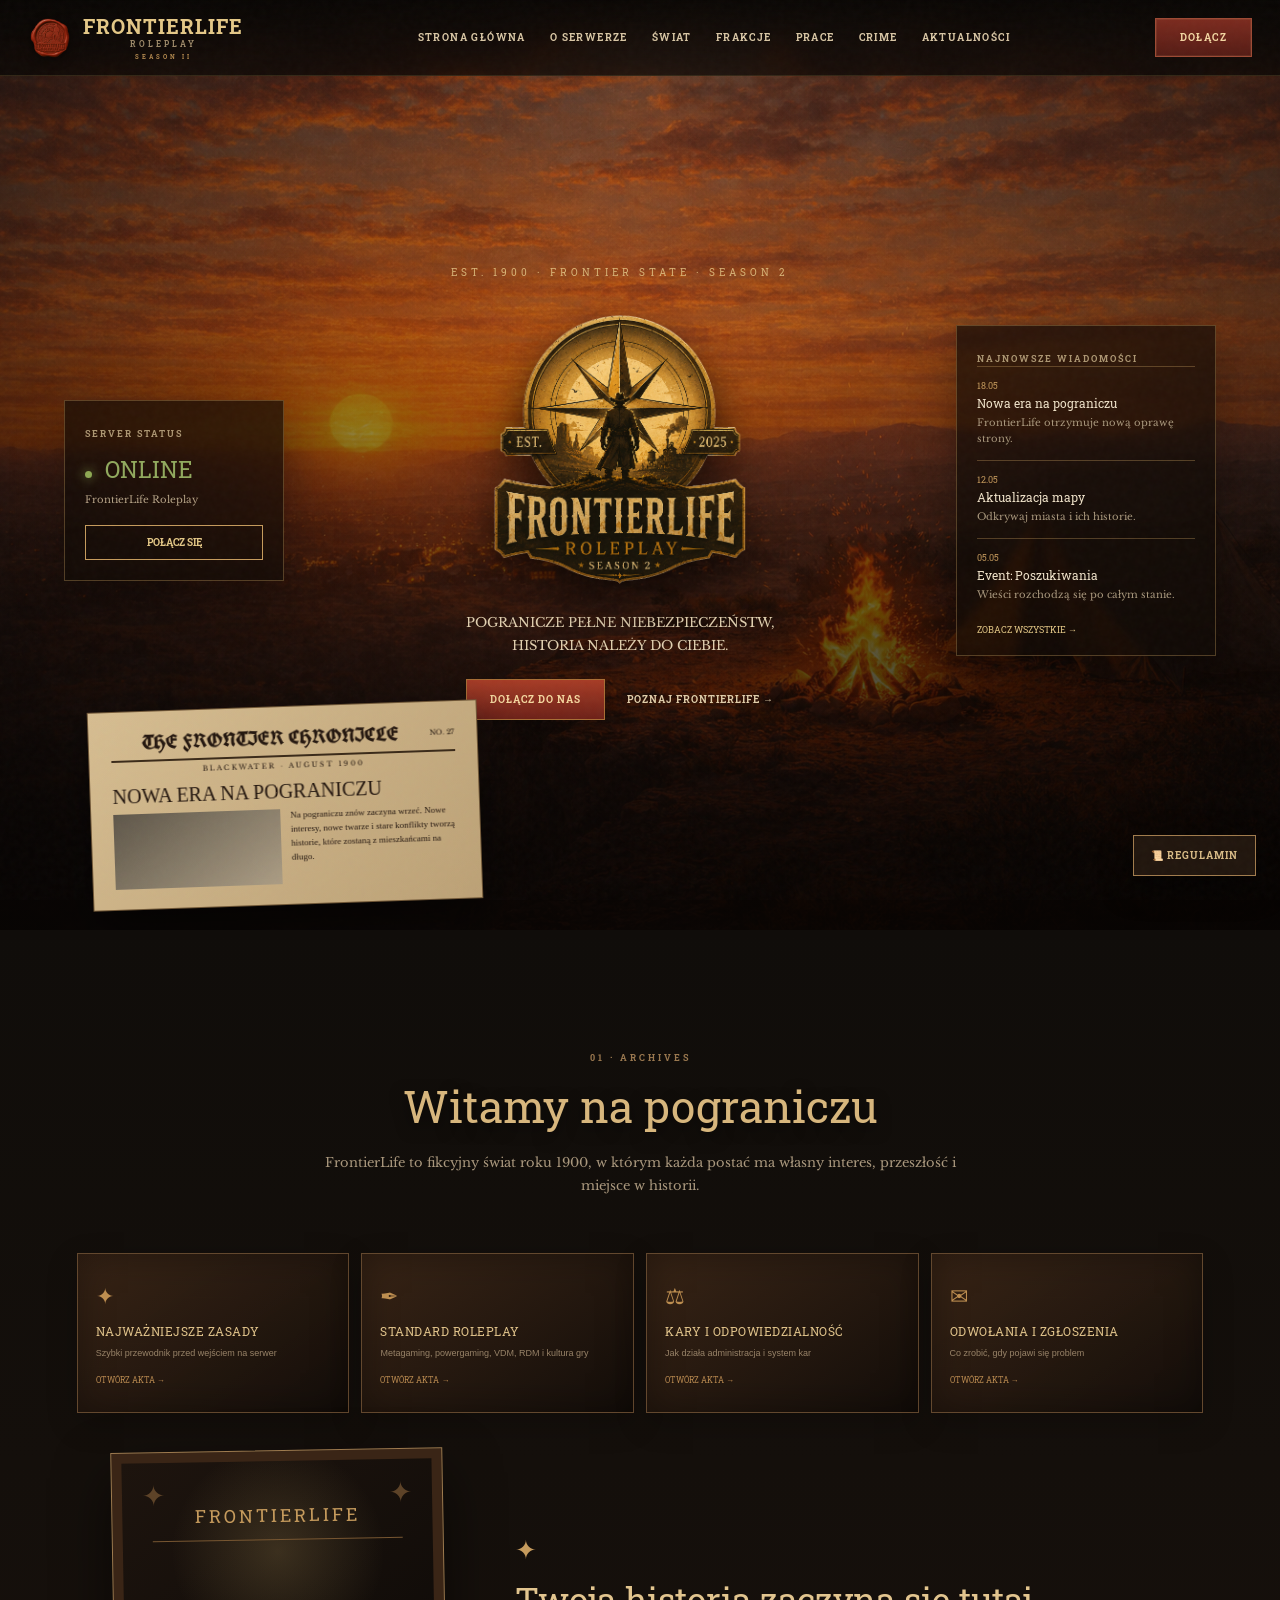
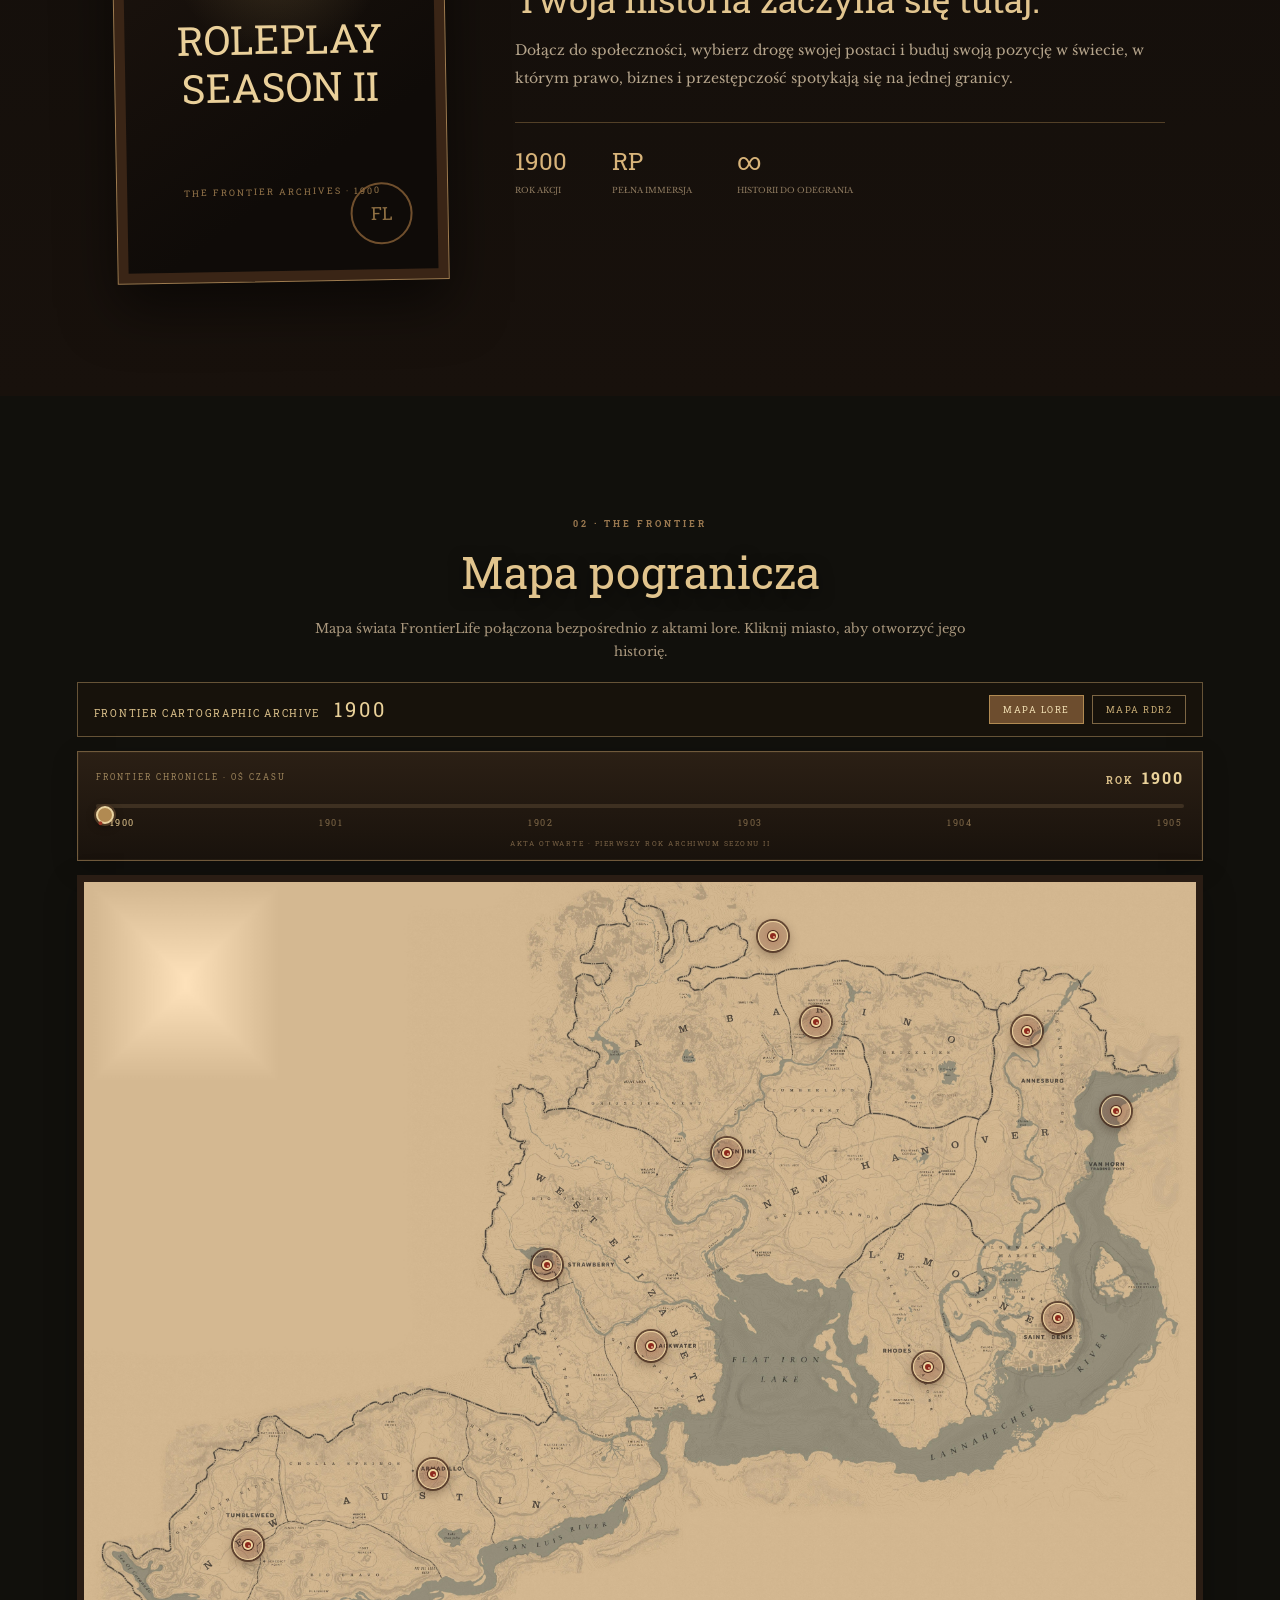
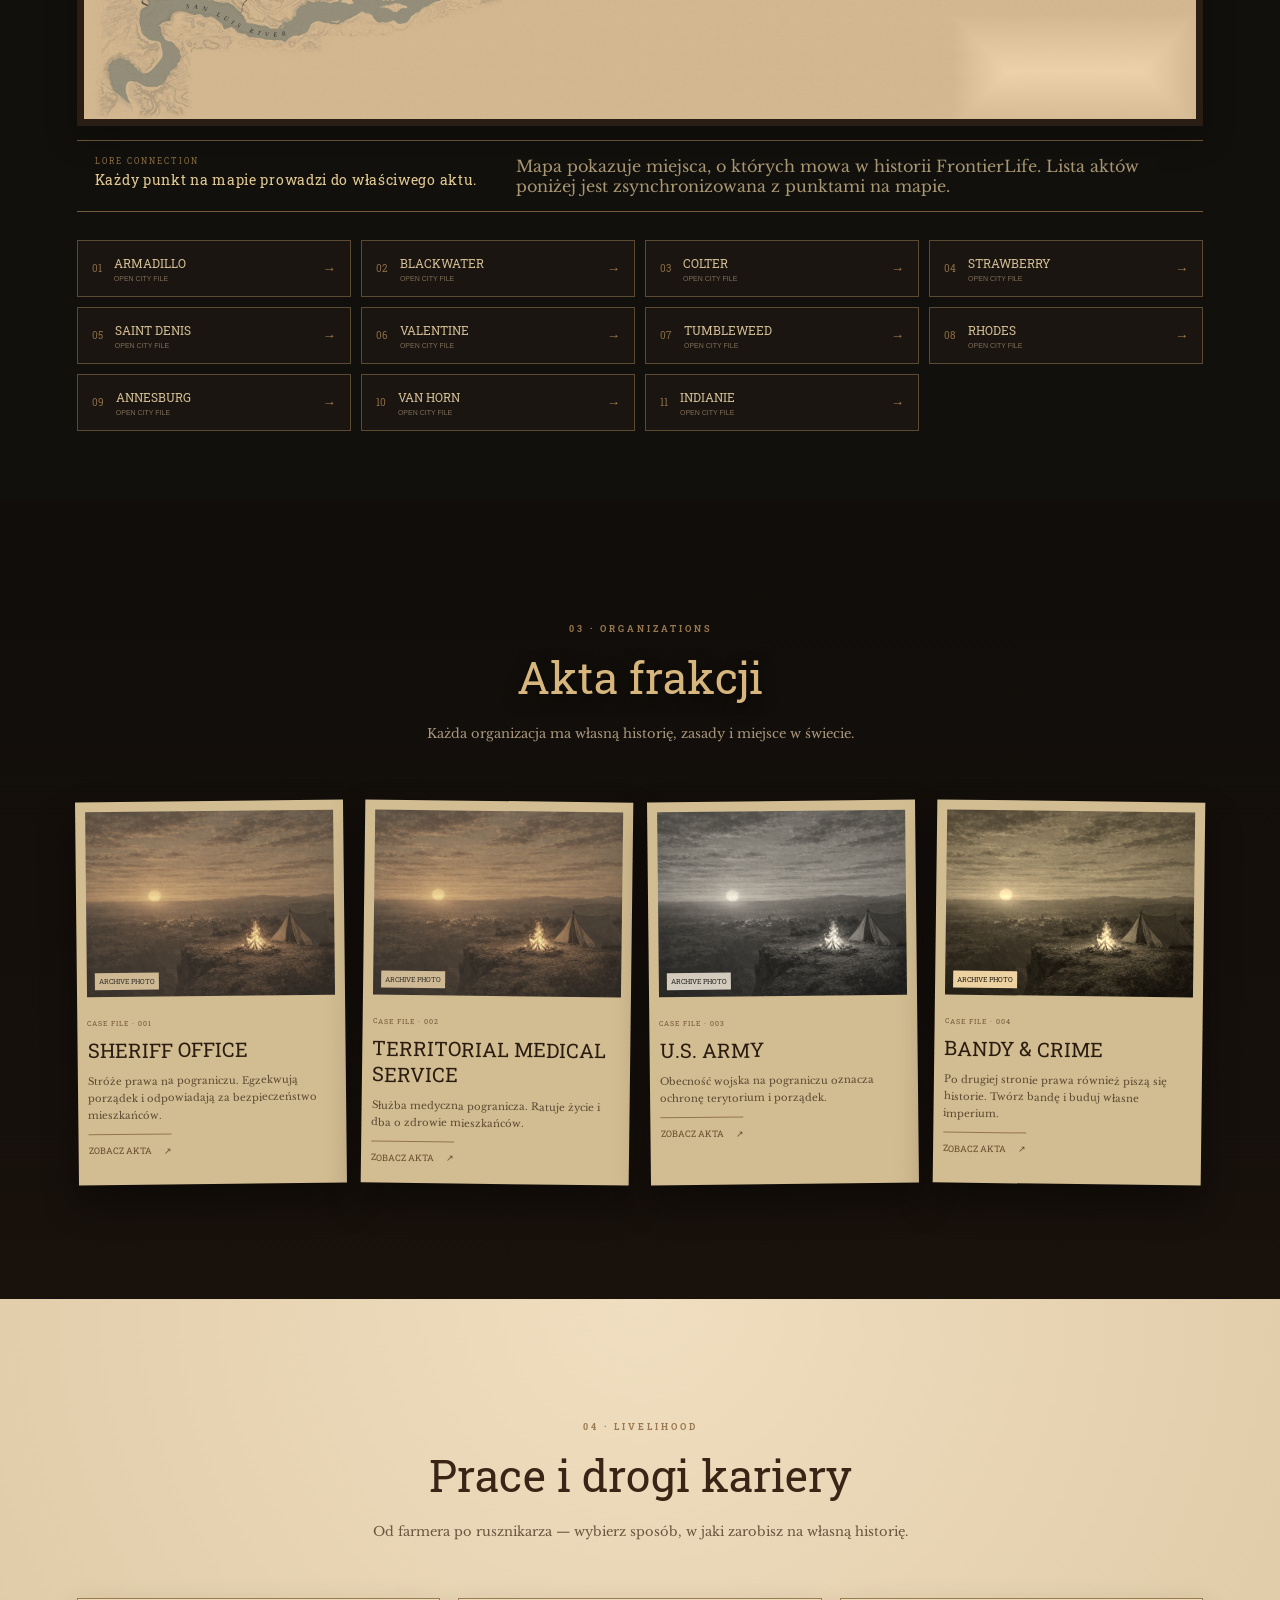
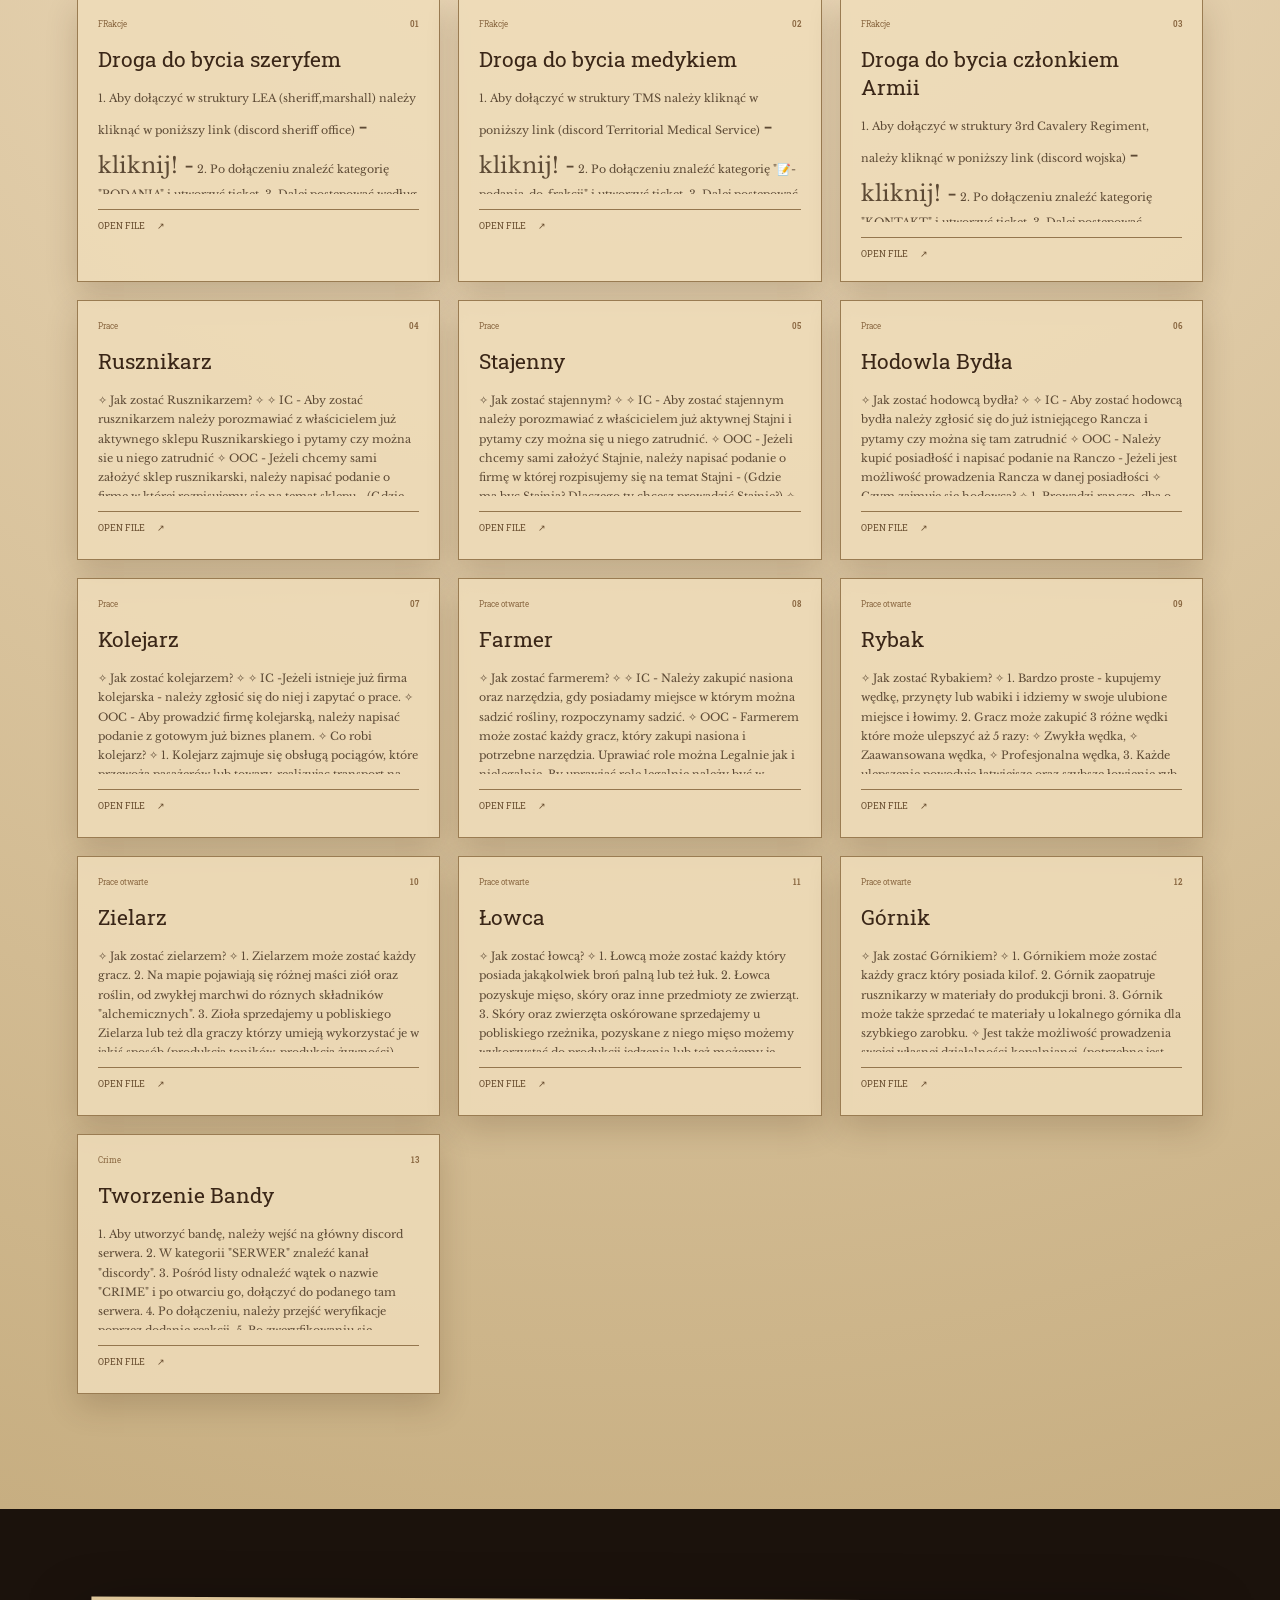
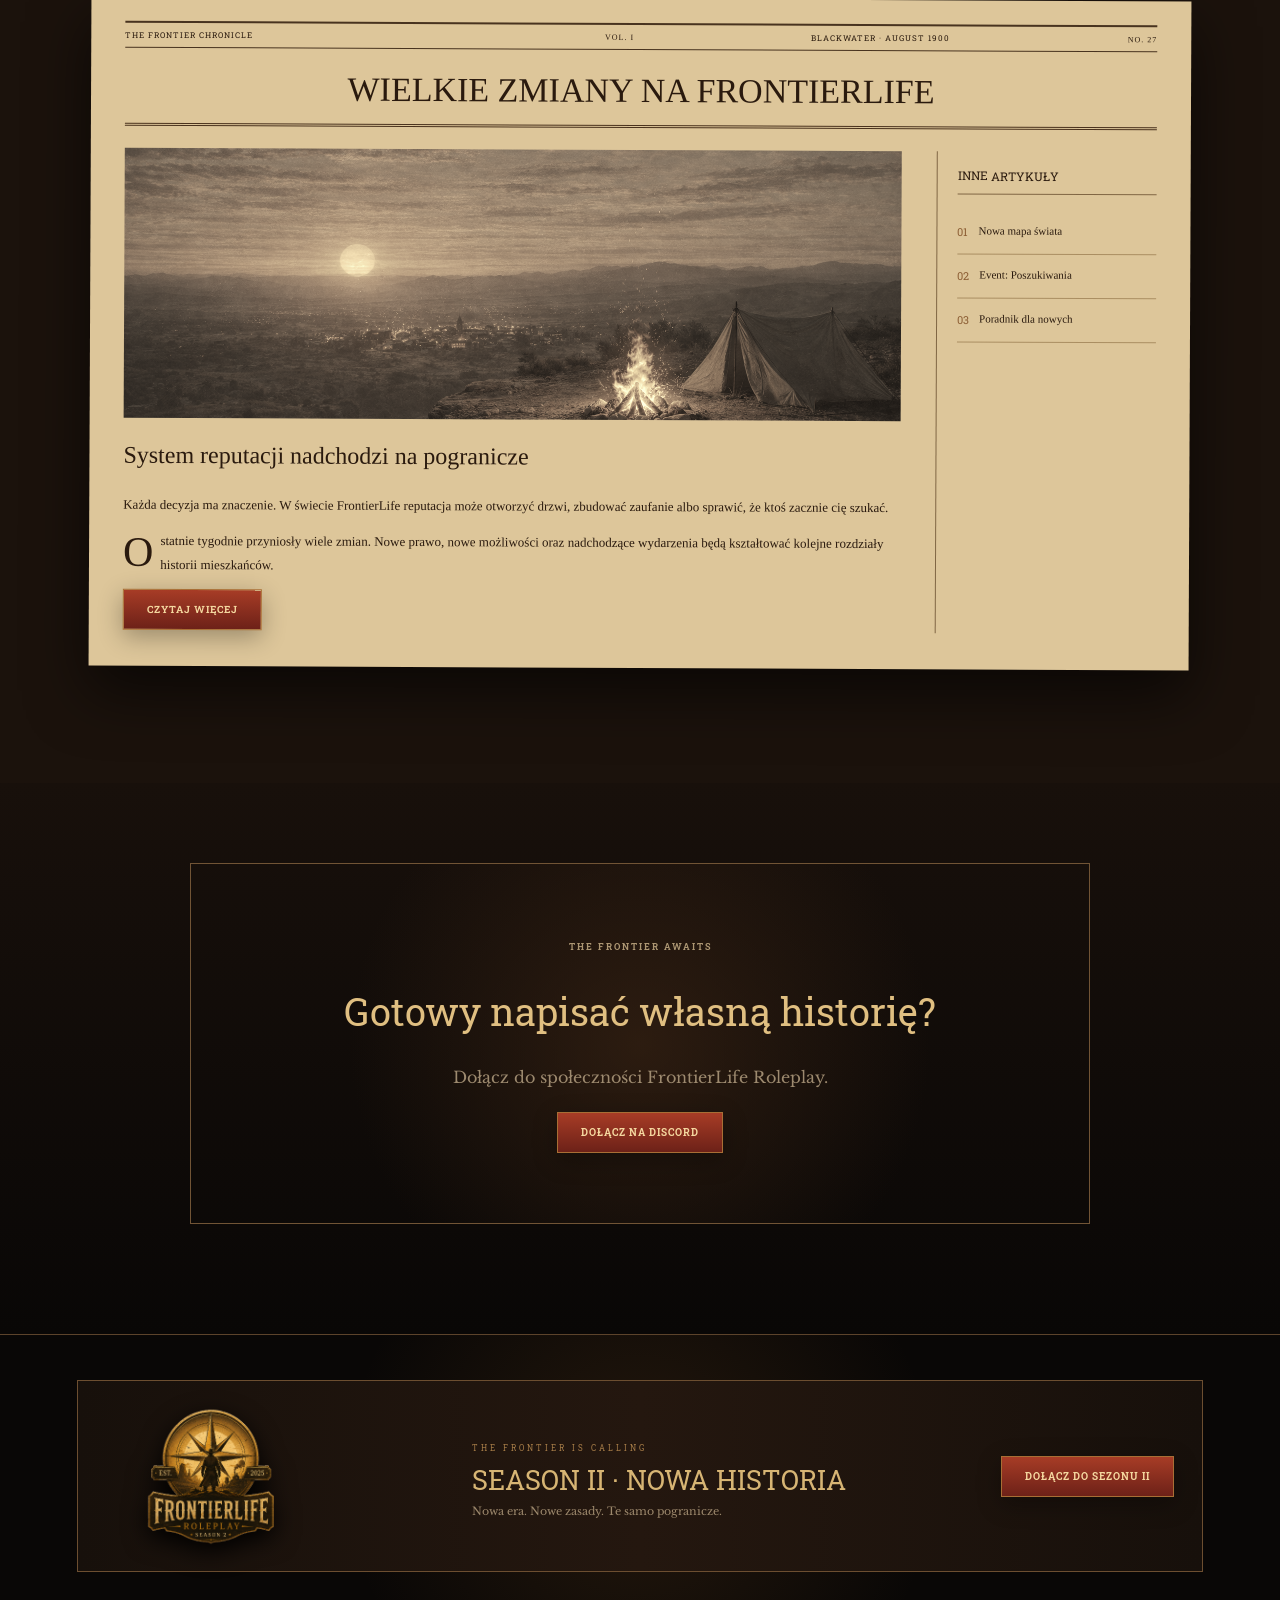
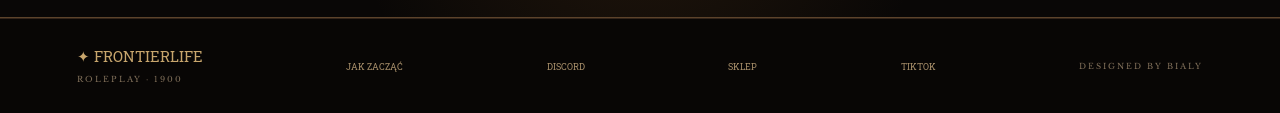
==== commit 7fab7afe: "Add files via upload" ====
--- a/index.html
+++ b/index.html
@@ -131,7 +131,7 @@
         </div>
         <div class="map-tools-actions">
           <button class="map-tool active" type="button">MAPA LORE</button>
-          <button class="map-tool" type="button" data-open-map="rdr2">PEŁNA MAPA RDR2</button>
+          <button class="map-tool" type="button" data-open-map="rdr2">MAPA RDR2</button>
         </div>
       </div>
 
@@ -157,7 +157,8 @@
       </div>
 
       <div class="map-board">
-        <button class="map-pin p0" data-city-name="ARMADILLO" data-city="0" title="Armadillo — otwórz akta lore"><i></i><span>ARMADILLO</span></button>
+        <img class="frontier-map-art" src="rdr2-world-clean.jpg" alt="Mapa świata Red Dead Redemption II" draggable="false">
+<button class="map-pin p0" data-city-name="ARMADILLO" data-city="0" title="Armadillo — otwórz akta lore"><i></i><span>ARMADILLO</span></button>
         <button class="map-pin p1" data-city-name="BLACKWATER" data-city="1" title="Blackwater — otwórz akta lore"><i></i><span>BLACKWATER</span></button>
         <button class="map-pin p2" data-city-name="COLTER" data-city="2" title="Colter — otwórz akta lore"><i></i><span>COLTER</span></button>
         <button class="map-pin p3" data-city-name="STRAWBERRY" data-city="3" title="Strawberry — otwórz akta lore"><i></i><span>STRAWBERRY</span></button>
@@ -813,7 +814,7 @@
   </div>
 
 
-  <!-- PEŁNA MAPA RDR2 -->
+  <!-- POWIĘKSZ MAPĘ RDR2 -->
   <div class="modal map-viewer-modal" id="rdr2MapModal" aria-hidden="true">
     <div class="map-viewer-shell">
       <button class="modal-close" data-close>×</button>
@@ -823,7 +824,7 @@
         <small>REFERENCE MAP · 1900</small>
       </div>
       <div class="map-viewer-image-wrap">
-        <img src="rdr2-map.jpg" alt="Mapa świata Red Dead Redemption II">
+        <img src="rdr2-world-clean.jpg" alt="Mapa świata Red Dead Redemption II">
       </div>
     </div>
   </div>
--- a/styles.css
+++ b/styles.css
@@ -19,7 +19,7 @@
 .hero-newspaper{position:absolute;z-index:3;left:7vw;bottom:25px;width:390px;background:linear-gradient(135deg,#d6bd91,#bca176);color:#24170f;padding:17px 22px 20px;transform:rotate(-2deg);box-shadow:0 20px 45px rgba(0,0,0,.55);border:1px solid #6f5636}.newspaper-masthead{font:20px "UnifrakturCook",serif;text-align:center;border-bottom:2px solid #3a2a19;padding-bottom:4px}.newspaper-masthead span{font:7px var(--serif);float:right;margin-top:9px}.newspaper-date{text-align:center;font-size:7px;letter-spacing:2px;margin:4px 0}.hero-newspaper h2{font:20px Georgia,serif;margin:10px 0 6px}.newspaper-grid{display:grid;grid-template-columns:1fr 1fr;gap:10px}.fake-photo{min-height:75px;background:linear-gradient(145deg,#594a35,#a2875d),url("start.jpg") center/cover;filter:sepia(.7) grayscale(.35)}.newspaper-grid p{font:9px/1.55 Georgia,serif;margin:0}
 .section{padding:115px 6vw;position:relative}.dark-section{background:linear-gradient(180deg,#100d0a,#18110c)}.section-heading{max-width:850px;margin:0 auto 55px;text-align:center}.section-heading>span{font:9px var(--display);letter-spacing:3px;color:#9b7950}.section-heading h2{font:44px var(--display);color:#d7b67d;margin:12px 0 16px;text-shadow:0 5px 15px rgba(0,0,0,.5)}.section-heading p{color:#a9977d;font-size:13px;line-height:1.8;max-width:680px;margin:auto}.section-heading.light h2{color:#e1c48d}
 .archive-intro{max-width:1050px;margin:auto;display:grid;grid-template-columns:330px 1fr;gap:70px;align-items:center}.archive-cover{min-height:430px;padding:42px 30px;background:linear-gradient(135deg,#cdb285,#927851);color:#26180e;position:relative;box-shadow:0 24px 55px #0008;transform:rotate(-1deg);border:10px solid #3a2516;outline:1px solid #9e7b4f}.archive-cover:before,.archive-cover:after{content:"✦";position:absolute;color:#5d4328;font-size:28px}.archive-cover:before{top:16px;left:20px}.archive-cover:after{top:16px;right:20px}.archive-cover>span{display:block;text-align:center;font:18px var(--display);letter-spacing:3px;border-bottom:1px solid #5d4328;padding-bottom:12px}.archive-cover>strong{display:block;text-align:center;font:40px var(--display);line-height:1.2;margin:75px 0}.archive-cover small{display:block;text-align:center;font:9px var(--display);letter-spacing:2px}.cover-seal{position:absolute;bottom:25px;right:25px;border:2px solid #6c4c2a;border-radius:50%;width:62px;height:62px;display:grid;place-items:center;font:18px var(--display);opacity:.7}.archive-copy .ornament{color:var(--gold);font-size:26px}.archive-copy h3{font:35px var(--display);color:#e2c58f;margin:10px 0}.archive-copy p{color:#b6a58c;line-height:2;font-size:14px}.stats-row{display:flex;gap:45px;border-top:1px solid var(--line);margin-top:30px;padding-top:22px}.stats-row b{display:block;font:24px var(--display);color:#d8b47a}.stats-row span{font-size:8px;color:#8f7b60}
-.map-section{background:#11100c;padding-bottom:70px}.map-board{height:590px;max-width:1250px;margin:auto;position:relative;overflow:hidden;background:radial-gradient(circle at 60% 45%,rgba(190,159,103,.35),transparent 25%),linear-gradient(135deg,#cbb487,#9f8a61);border:12px solid #302117;box-shadow:0 20px 55px #0008;isolation:isolate}.map-board:before{content:"";position:absolute;inset:0;background:repeating-linear-gradient(12deg,transparent 0 25px,rgba(74,60,39,.09) 26px 27px),repeating-linear-gradient(100deg,transparent 0 42px,rgba(74,60,39,.08) 43px 44px);mix-blend-mode:multiply}.map-grid{position:absolute;inset:0;background-image:linear-gradient(rgba(50,40,25,.12) 1px,transparent 1px),linear-gradient(90deg,rgba(50,40,25,.12) 1px,transparent 1px);background-size:70px 70px;opacity:.35}.river{position:absolute;width:110%;height:120px;border:4px solid rgba(62,93,82,.45);border-radius:50%;transform:rotate(-25deg);filter:blur(1px);opacity:.8}.river-a{left:-12%;top:28%}.river-b{right:-20%;bottom:4%;transform:rotate(17deg);height:80px}.mountain-label{position:absolute;top:70px;left:35%;font:12px var(--display);letter-spacing:2px;color:#55462e;opacity:.65;text-align:center}.mountain-label.south{top:auto;bottom:70px;left:52%}.map-route{position:absolute;height:2px;background:#6e5a3a;opacity:.55;transform-origin:left}.r1{width:470px;left:18%;top:53%;transform:rotate(-20deg)}.r2{width:390px;left:40%;top:39%;transform:rotate(25deg)}.map-legend{position:absolute;left:25px;top:25px;padding:12px 15px;border:1px solid #6d5838;background:#d9c59aee;color:#3a2b1a}.map-legend b{display:block;font:12px var(--display);letter-spacing:2px}.map-legend span{font-size:8px}.map-pin{position:absolute;border:0;background:none;color:#2d2115;cursor:pointer;z-index:3;font:10px var(--display);display:flex;align-items:center;gap:5px}.map-pin i{display:block;width:12px;height:12px;border-radius:50%;background:#7b2418;border:2px solid #e3c99a;box-shadow:0 0 0 2px #6e5234}.map-pin:hover{color:#7b2418;transform:scale(1.08)}.p0{left:11.5%;top:68.5%}.p1{left:42.8%;top:56.5%}.p2{left:60.2%;top:15.2%}.p3{left:35.9%;top:29.8%}.p4{left:84.5%;top:72.5%}.p5{left:49.8%;top:52.5%}.p6{left:4.4%;top:82%}.p7{left:69.4%;top:45.2%}.p8{left:77.8%;top:17.8%}.p9{left:75.6%;top:56.8%}.p10{left:77.9%;top:86.2%}
+.map-section{background:#11100c;padding-bottom:70px}.map-board{height:590px;max-width:1250px;margin:auto;position:relative;overflow:hidden;background:radial-gradient(circle at 60% 45%,rgba(190,159,103,.35),transparent 25%),linear-gradient(135deg,#cbb487,#9f8a61);border:12px solid #302117;box-shadow:0 20px 55px #0008;isolation:isolate}.map-board:before{content:"";position:absolute;inset:0;background:repeating-linear-gradient(12deg,transparent 0 25px,rgba(74,60,39,.09) 26px 27px),repeating-linear-gradient(100deg,transparent 0 42px,rgba(74,60,39,.08) 43px 44px);mix-blend-mode:multiply}.map-grid{position:absolute;inset:0;background-image:linear-gradient(rgba(50,40,25,.12) 1px,transparent 1px),linear-gradient(90deg,rgba(50,40,25,.12) 1px,transparent 1px);background-size:70px 70px;opacity:.35}.river{position:absolute;width:110%;height:120px;border:4px solid rgba(62,93,82,.45);border-radius:50%;transform:rotate(-25deg);filter:blur(1px);opacity:.8}.river-a{left:-12%;top:28%}.river-b{right:-20%;bottom:4%;transform:rotate(17deg);height:80px}.mountain-label{position:absolute;top:70px;left:35%;font:12px var(--display);letter-spacing:2px;color:#55462e;opacity:.65;text-align:center}.mountain-label.south{top:auto;bottom:70px;left:52%}.map-route{position:absolute;height:2px;background:#6e5a3a;opacity:.55;transform-origin:left}.r1{width:470px;left:18%;top:53%;transform:rotate(-20deg)}.r2{width:390px;left:40%;top:39%;transform:rotate(25deg)}.map-legend{position:absolute;left:25px;top:25px;padding:12px 15px;border:1px solid #6d5838;background:#d9c59aee;color:#3a2b1a}.map-legend b{display:block;font:12px var(--display);letter-spacing:2px}.map-legend span{font-size:8px}.map-pin{position:absolute;border:0;background:none;color:#2d2115;cursor:pointer;z-index:3;font:10px var(--display);display:flex;align-items:center;gap:5px}.map-pin i{display:block;width:12px;height:12px;border-radius:50%;background:#7b2418;border:2px solid #e3c99a;box-shadow:0 0 0 2px #6e5234}.map-pin:hover{color:#7b2418;transform:scale(1.08)}
 .lore-grid{max-width:1250px;margin:28px auto 0;display:grid;grid-template-columns:repeat(4,1fr);gap:10px}.lore-card{border:1px solid #5b4a31;background:#1a1510;color:#d5bf95;padding:14px;text-align:left;display:flex;align-items:center;gap:12px;cursor:pointer;transition:.25s}.lore-card:hover{background:#241a12;border-color:#a47e4e;transform:translateY(-2px)}.lore-card-index{font:10px var(--display);color:#8b6d47}.lore-card strong{display:block;font:12px var(--display)}.lore-card small{display:block;font-size:7px;color:#7f6e58;margin-top:4px}.lore-arrow{margin-left:auto;color:#a47e4e}
 .file-grid{max-width:1200px;margin:auto;display:grid;grid-template-columns:repeat(4,1fr);gap:18px}.file-card{background:#d2bc91;color:#2b1c11;padding:10px 10px 18px;box-shadow:0 18px 35px #0006;transform:rotate(-.6deg);transition:.3s}.file-card:nth-child(even){transform:rotate(.7deg)}.file-card:hover{transform:translateY(-7px) rotate(0)}.file-photo{height:185px;background:url("start.jpg") center/cover;filter:sepia(.8) contrast(.85);margin-bottom:13px;position:relative}.file-photo:after{content:"ARCHIVE PHOTO";position:absolute;bottom:7px;left:8px;font:7px var(--display);background:#d2bc91dd;padding:4px}.file-photo.tms{background-position:65% 55%}.file-photo.army{background-position:30% 55%;filter:sepia(1) grayscale(.7)}.file-photo.crime{background-position:80% 40%;filter:sepia(1) contrast(1.1)}.file-card>span{font:7px var(--display);letter-spacing:1px;color:#735739}.file-card h3{font:20px var(--display);margin:7px 0}.file-card p{font-size:10px;line-height:1.7;color:#5b4932}.paper-link{border:0;border-top:1px solid #94764e;background:none;color:#684d2f;padding:10px 0 0;font:9px var(--display);cursor:pointer}.paper-link span{margin-left:10px}
 .paper-section{background:radial-gradient(circle at 50% 0,#f0dec0,#c7ae81);color:#2b1b10}.paper-section .section-heading h2{color:#392416;text-shadow:none}.paper-section .section-heading p{color:#69563e}.archive-grid{max-width:1250px;margin:auto;display:grid;grid-template-columns:repeat(3,1fr);gap:18px}.archive-card{background:rgba(239,221,186,.86);border:1px solid #9a7c52;padding:20px;box-shadow:0 12px 30px #38200b30;min-height:260px}.archive-card-top{display:flex;justify-content:space-between;font:8px var(--display);color:#8b6943}.archive-card h3{font:21px var(--display);color:#3a2617;margin:16px 0}.archive-body{font-size:11px;line-height:1.75;color:#5d4a35;max-height:105px;overflow:hidden}.archive-card .paper-link{margin-top:15px;width:100%;text-align:left}
@@ -808,3 +808,378 @@
   background-position:center !important;
   overflow:hidden !important;
 }
+
+/* ===== GUARANTEED MAP ARTWORK LAYER ===== */
+.map-board{
+  background:#cbb487 !important;
+  position:relative !important;
+  isolation:isolate !important;
+}
+.map-board .frontier-map-art{
+  position:absolute !important;
+  inset:0 !important;
+  width:100% !important;
+  height:100% !important;
+  display:block !important;
+  object-fit:fill !important;
+  z-index:0 !important;
+  pointer-events:none !important;
+  user-select:none !important;
+}
+.map-board .map-pin{z-index:10 !important}
+.map-board .map-coordinates{z-index:11 !important}
+
+.map-pin.p0{left:31.4%;top:70.7%}
+
+.map-pin.p1{left:51.0%;top:55.4%}
+
+.map-pin.p2{left:62.0%;top:6.5%}
+
+.map-pin.p3{left:41.6%;top:45.8%}
+
+.map-pin.p4{left:87.6%;top:52.1%}
+
+.map-pin.p5{left:57.8%;top:32.4%}
+
+.map-pin.p6{left:14.8%;top:79.2%}
+
+.map-pin.p7{left:75.9%;top:58.0%}
+
+.map-pin.p8{left:84.8%;top:17.8%}
+
+.map-pin.p9{left:92.8%;top:27.4%}
+
+.map-pin.p10{left:65.8%;top:16.8%}
+
+/* ===== ACTUAL RDR2 WORLD MAP ===== */
+.map-board{
+  position:relative !important;
+  aspect-ratio:4/3 !important;
+  height:auto !important;
+  max-height:none !important;
+  overflow:hidden !important;
+  background:#cdb58c !important;
+  border:10px solid #302117 !important;
+  isolation:isolate !important;
+}
+.map-board .frontier-map-art{
+  position:absolute !important;
+  inset:0 !important;
+  width:100% !important;
+  height:100% !important;
+  object-fit:cover !important;
+  object-position:center !important;
+  display:block !important;
+  z-index:0 !important;
+  pointer-events:none !important;
+  user-select:none !important;
+}
+.map-board .map-pin{
+  position:absolute !important;
+  z-index:20 !important;
+  width:34px !important;
+  height:34px !important;
+  transform:translate(-50%,-50%) !important;
+  padding:0 !important;
+  margin:0 !important;
+  background:transparent !important;
+  border:0 !important;
+  color:transparent !important;
+  font-size:0 !important;
+  box-shadow:none !important;
+  cursor:pointer !important;
+}
+.map-board .map-pin i{
+  display:block !important;
+  position:absolute !important;
+  left:50% !important;
+  top:50% !important;
+  width:18px !important;
+  height:18px !important;
+  transform:translate(-50%,-50%) !important;
+  background:#8d2d1e !important;
+  border:3px solid #f1dfb3 !important;
+  border-radius:50% !important;
+  box-shadow:0 0 0 2px rgba(80,45,25,.9),0 3px 10px rgba(0,0,0,.4) !important;
+}
+.map-board .map-pin i:after{
+  content:"" !important;
+  position:absolute !important;
+  inset:3px !important;
+  border:1px solid rgba(255,236,191,.8) !important;
+  border-radius:50% !important;
+}
+.map-board .map-pin span{display:none !important}
+.map-board .map-pin:after{
+  content:attr(data-city-name) !important;
+  position:absolute !important;
+  left:50% !important;
+  top:100% !important;
+  transform:translate(-50%,7px) !important;
+  opacity:0 !important;
+  white-space:nowrap !important;
+  padding:5px 8px !important;
+  background:rgba(36,25,16,.94) !important;
+  border:1px solid #a37d4b !important;
+  color:#ead5a5 !important;
+  font:9px var(--display) !important;
+  letter-spacing:1.1px !important;
+  pointer-events:none !important;
+  transition:.15s ease !important;
+}
+.map-board .map-pin:hover:after,
+.map-board .map-pin:focus-visible:after{
+  opacity:1 !important;
+  transform:translate(-50%,4px) !important;
+}
+.map-board .map-pin:hover i{
+  background:#b84b2e !important;
+  transform:translate(-50%,-50%) scale(1.2) !important;
+}
+.map-board .map-coordinates{
+  z-index:22 !important;
+  color:#4c3925 !important;
+  background:rgba(230,211,171,.82) !important;
+  padding:5px 9px !important;
+  bottom:9px !important;
+}
+.map-board .map-lore-badge,
+.map-board .map-instruction{display:none !important}
+
+/* The old decorative background must never cover the RDR2 image. */
+.map-board:before,
+.map-board:after{display:none !important}
+
+/* Make the map section feel like an archival document rather than a game UI. */
+.map-section .section-heading{margin-bottom:18px}
+.map-tools{margin-bottom:14px}
+
+/* ===== REAL RDR2 MAP + FRONTIERLIFE LORE MARKERS ===== */
+.map-board{
+  aspect-ratio:1310 / 1000 !important;
+  height:auto !important;
+  min-height:0 !important;
+  max-height:none !important;
+  background:#d3b889 !important;
+  border:10px solid #302117 !important;
+  overflow:hidden !important;
+  position:relative !important;
+  isolation:isolate !important;
+}
+.map-board .frontier-map-art{
+  position:absolute !important;
+  inset:0 !important;
+  width:100% !important;
+  height:100% !important;
+  display:block !important;
+  object-fit:fill !important;
+  z-index:0 !important;
+  opacity:1 !important;
+  filter:saturate(.78) sepia(.08) contrast(.98) !important;
+}
+.rdr-map-plaque{
+  position:absolute;left:22px;top:20px;z-index:20;
+  padding:12px 15px;
+  background:rgba(238,219,174,.92);
+  border:1px solid rgba(85,63,37,.75);
+  color:#382919;
+  box-shadow:0 5px 18px rgba(32,20,10,.16);
+  text-transform:uppercase;
+}
+.rdr-map-plaque b{display:block;font:12px var(--display);letter-spacing:2px}
+.rdr-map-plaque span{display:block;margin-top:4px;font:8px var(--display);letter-spacing:1.4px}
+.rdr-map-plaque strong{font-weight:700}
+.map-board .map-pin{
+  width:24px !important;height:24px !important;
+  transform:translate(-50%,-50%) !important;
+  border-radius:50% !important;
+  background:rgba(105,40,25,.14) !important;
+  border:1px solid rgba(239,216,166,.9) !important;
+  box-shadow:0 0 0 2px rgba(91,47,25,.8),0 3px 10px rgba(40,20,10,.42) !important;
+  z-index:30 !important;
+}
+.map-board .map-pin i{
+  display:block !important;
+  position:absolute !important;
+  left:50% !important;top:50% !important;
+  inset:auto !important;
+  width:10px !important;height:10px !important;
+  transform:translate(-50%,-50%) !important;
+  background:#8e291d !important;
+  border:2px solid #e8d09b !important;
+  border-radius:50% !important;
+  box-shadow:0 0 0 1px #5c311f,0 0 11px rgba(139,41,29,.42) !important;
+}
+.map-board .map-pin:hover,
+.map-board .map-pin:focus-visible{
+  background:rgba(132,46,27,.25) !important;
+  border-color:#f4dfad !important;
+  transform:translate(-50%,-50%) scale(1.18) !important;
+}
+.map-board .map-pin:hover i,
+.map-board .map-pin:focus-visible i{
+  background:#b23a27 !important;
+  box-shadow:0 0 0 1px #4d281b,0 0 16px rgba(190,65,38,.7) !important;
+}
+.map-board .map-pin:after{
+  bottom:calc(100% + 7px) !important;
+  opacity:0 !important;
+}
+.map-board .map-pin:hover:after,
+.map-board .map-pin:focus-visible:after{
+  opacity:1 !important;
+}
+.map-board .map-coordinates{
+  z-index:21 !important;
+  background:rgba(238,219,174,.78);
+  padding:4px 8px;
+  color:#4a3622 !important;
+}
+.map-viewer-image-wrap img{width:100% !important;min-width:0 !important}
+
+@media(max-width:800px){
+  .map-board{aspect-ratio:1310/1000 !important}
+  .rdr-map-plaque{left:10px;top:10px;padding:8px 10px}
+  .rdr-map-plaque b{font-size:9px}.rdr-map-plaque span{font-size:6px}
+  .map-board .map-pin{width:20px !important;height:20px !important}
+  .map-board .map-pin i{width:8px !important;height:8px !important}
+}
+
+/* ===== FULL RDR2 WORLD MAP ===== */
+.map-board{
+  aspect-ratio:4 / 3 !important;
+  width:100% !important;
+  height:auto !important;
+  min-height:0 !important;
+  max-height:none !important;
+  overflow:hidden !important;
+  background:#cdb487 !important;
+  position:relative !important;
+}
+.map-board .frontier-map-art{
+  position:absolute !important;
+  inset:0 !important;
+  width:100% !important;
+  height:100% !important;
+  object-fit:fill !important;
+  object-position:center !important;
+  display:block !important;
+  z-index:0 !important;
+  opacity:1 !important;
+  filter:saturate(.78) sepia(.06) contrast(.99) !important;
+}
+.map-board .map-pin{
+  z-index:30 !important;
+  width:28px !important;
+  height:28px !important;
+}
+.map-board .map-pin i{
+  width:11px !important;
+  height:11px !important;
+  background:#8f2c1f !important;
+  border:2px solid #f0d6a0 !important;
+  box-shadow:0 0 0 1px #4e2c1e,0 0 12px rgba(143,44,31,.55) !important;
+}
+.map-board .map-pin:hover i,
+.map-board .map-pin:focus-visible i{
+  background:#c44b2d !important;
+  transform:translate(-50%,-50%) scale(1.25) !important;
+}
+.rdr-map-plaque{
+  z-index:35 !important;
+}
+@media(max-width:800px){
+  .map-board{aspect-ratio:4/3 !important}
+}
+
+/* ===== FINAL LORE MAP: REAL RDR2 MAP, ONLY LORE MARKERS ===== */
+.map-board{
+  aspect-ratio:6850 / 5180 !important;
+  width:100% !important;
+  height:auto !important;
+  min-height:0 !important;
+  max-height:none !important;
+  overflow:hidden !important;
+  position:relative !important;
+  background:#cdb487 !important;
+  border:7px solid #2a1d14 !important;
+  box-shadow:inset 0 0 0 1px rgba(204,168,108,.45), 0 12px 30px rgba(0,0,0,.28) !important;
+}
+.map-board .frontier-map-art{
+  position:absolute !important;
+  inset:0 !important;
+  width:100% !important;
+  height:100% !important;
+  object-fit:fill !important;
+  display:block !important;
+  z-index:0 !important;
+  opacity:1 !important;
+  filter:none !important;
+  pointer-events:none !important;
+  user-select:none !important;
+}
+.map-board .map-pin{
+  position:absolute !important;
+  z-index:20 !important;
+  width:30px !important;
+  height:30px !important;
+  padding:0 !important;
+  transform:translate(-50%,-50%) !important;
+  border-radius:50% !important;
+  background:rgba(96,35,24,.18) !important;
+  border:1px solid rgba(239,213,163,.95) !important;
+  box-shadow:0 0 0 2px rgba(65,37,24,.72),0 4px 12px rgba(30,15,8,.42) !important;
+  cursor:pointer !important;
+}
+.map-board .map-pin i{
+  display:block !important;
+  position:absolute !important;
+  left:50% !important;
+  top:50% !important;
+  width:10px !important;
+  height:10px !important;
+  margin:0 !important;
+  transform:translate(-50%,-50%) !important;
+  background:#8e291d !important;
+  border:2px solid #f0d5a1 !important;
+  border-radius:50% !important;
+  box-shadow:0 0 0 1px #4b281b,0 0 12px rgba(142,41,29,.5) !important;
+}
+.map-board .map-pin span{display:none !important}
+.map-board .map-pin:after{
+  content:attr(data-city-name);
+  position:absolute;
+  left:50%;
+  bottom:100%;
+  transform:translate(-50%,-7px);
+  white-space:nowrap;
+  opacity:0;
+  pointer-events:none;
+  padding:5px 8px;
+  background:rgba(35,24,16,.96);
+  border:1px solid #947343;
+  color:#ead29d;
+  font:8px var(--display);
+  letter-spacing:1.2px;
+  transition:.15s ease;
+}
+.map-board .map-pin:hover:after,
+.map-board .map-pin:focus-visible:after{
+  opacity:1;
+  transform:translate(-50%,-3px);
+}
+.map-board .map-pin:hover,
+.map-board .map-pin:focus-visible{
+  transform:translate(-50%,-50%) scale(1.18) !important;
+  background:rgba(142,41,29,.3) !important;
+}
+.map-board .map-pin:hover i,
+.map-board .map-pin:focus-visible i{
+  background:#b53c28 !important;
+  box-shadow:0 0 0 1px #3e2118,0 0 18px rgba(181,60,40,.72) !important;
+}
+
+/* No extra map labels/coordinates: the underlying RDR2 map supplies its own geography. */
+.map-board .map-coordinates,
+.map-board .map-lore-badge,
+.map-board .map-instruction{display:none !important}
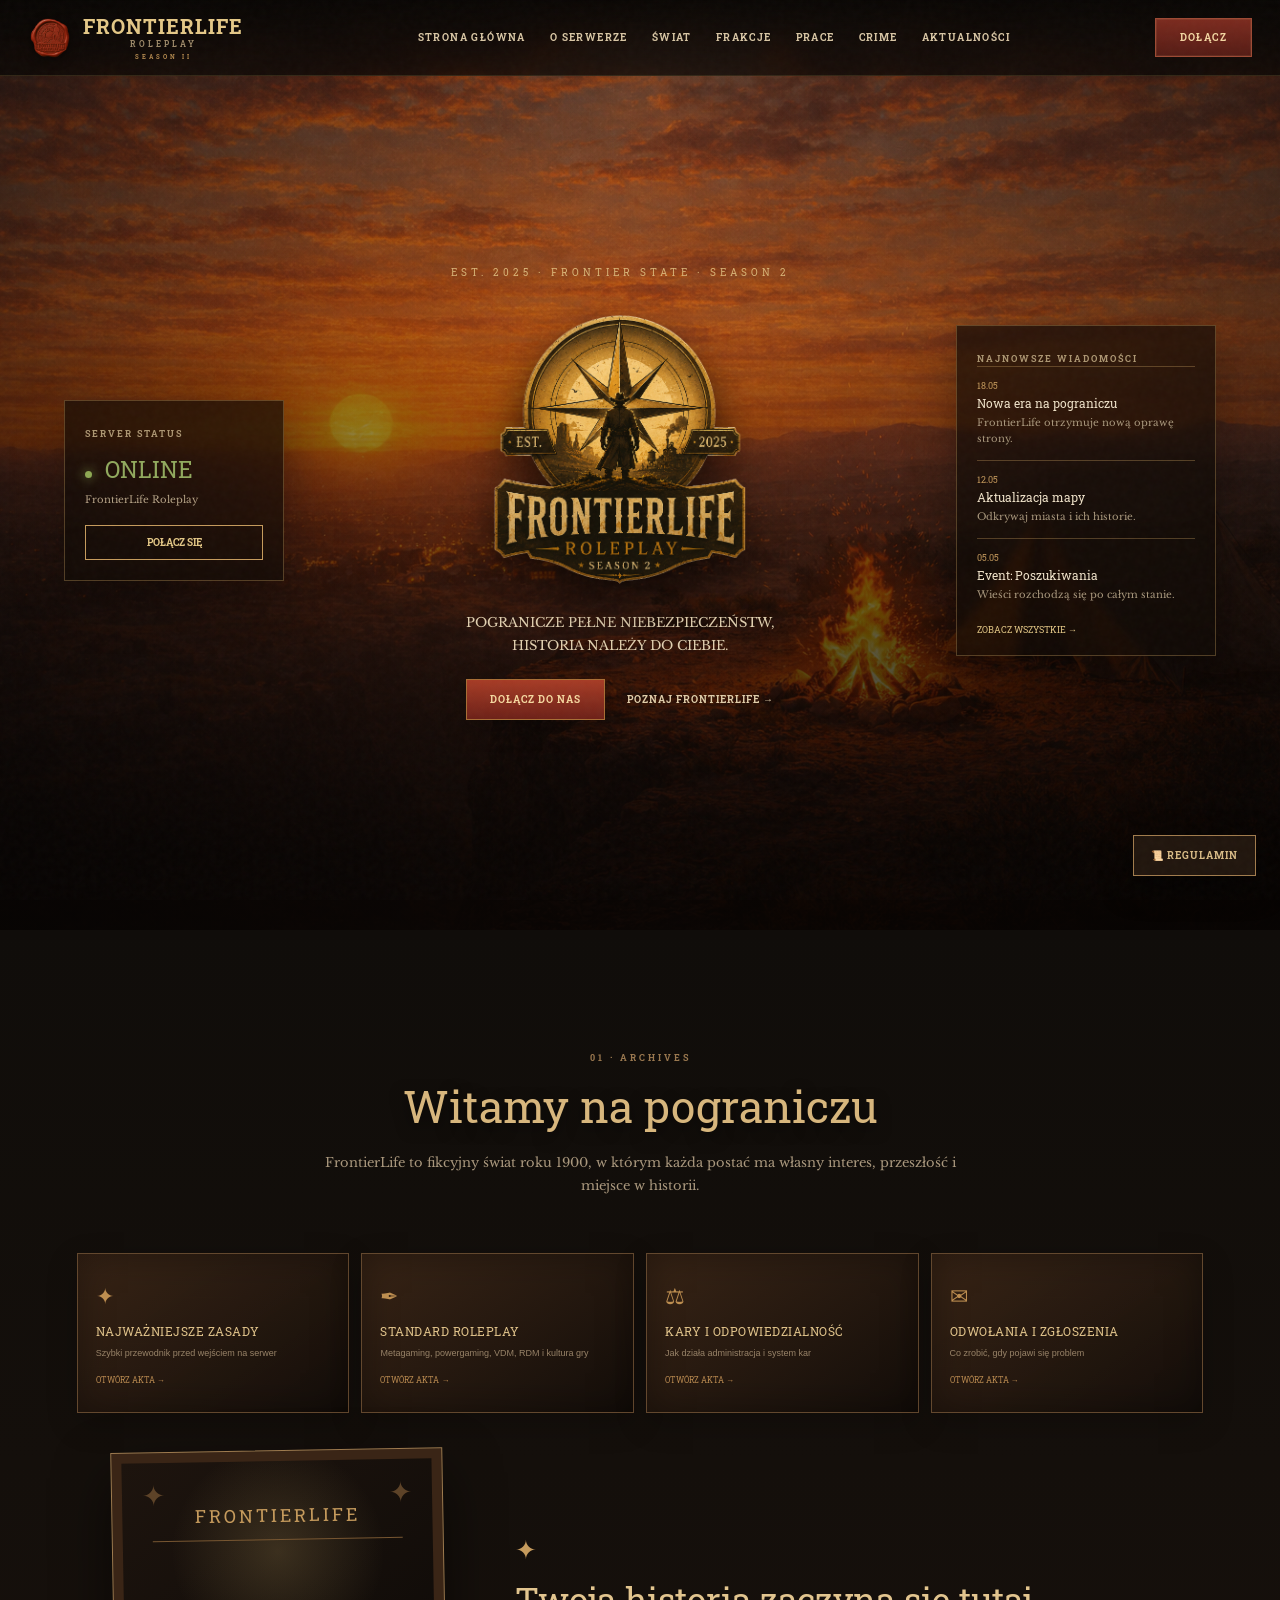
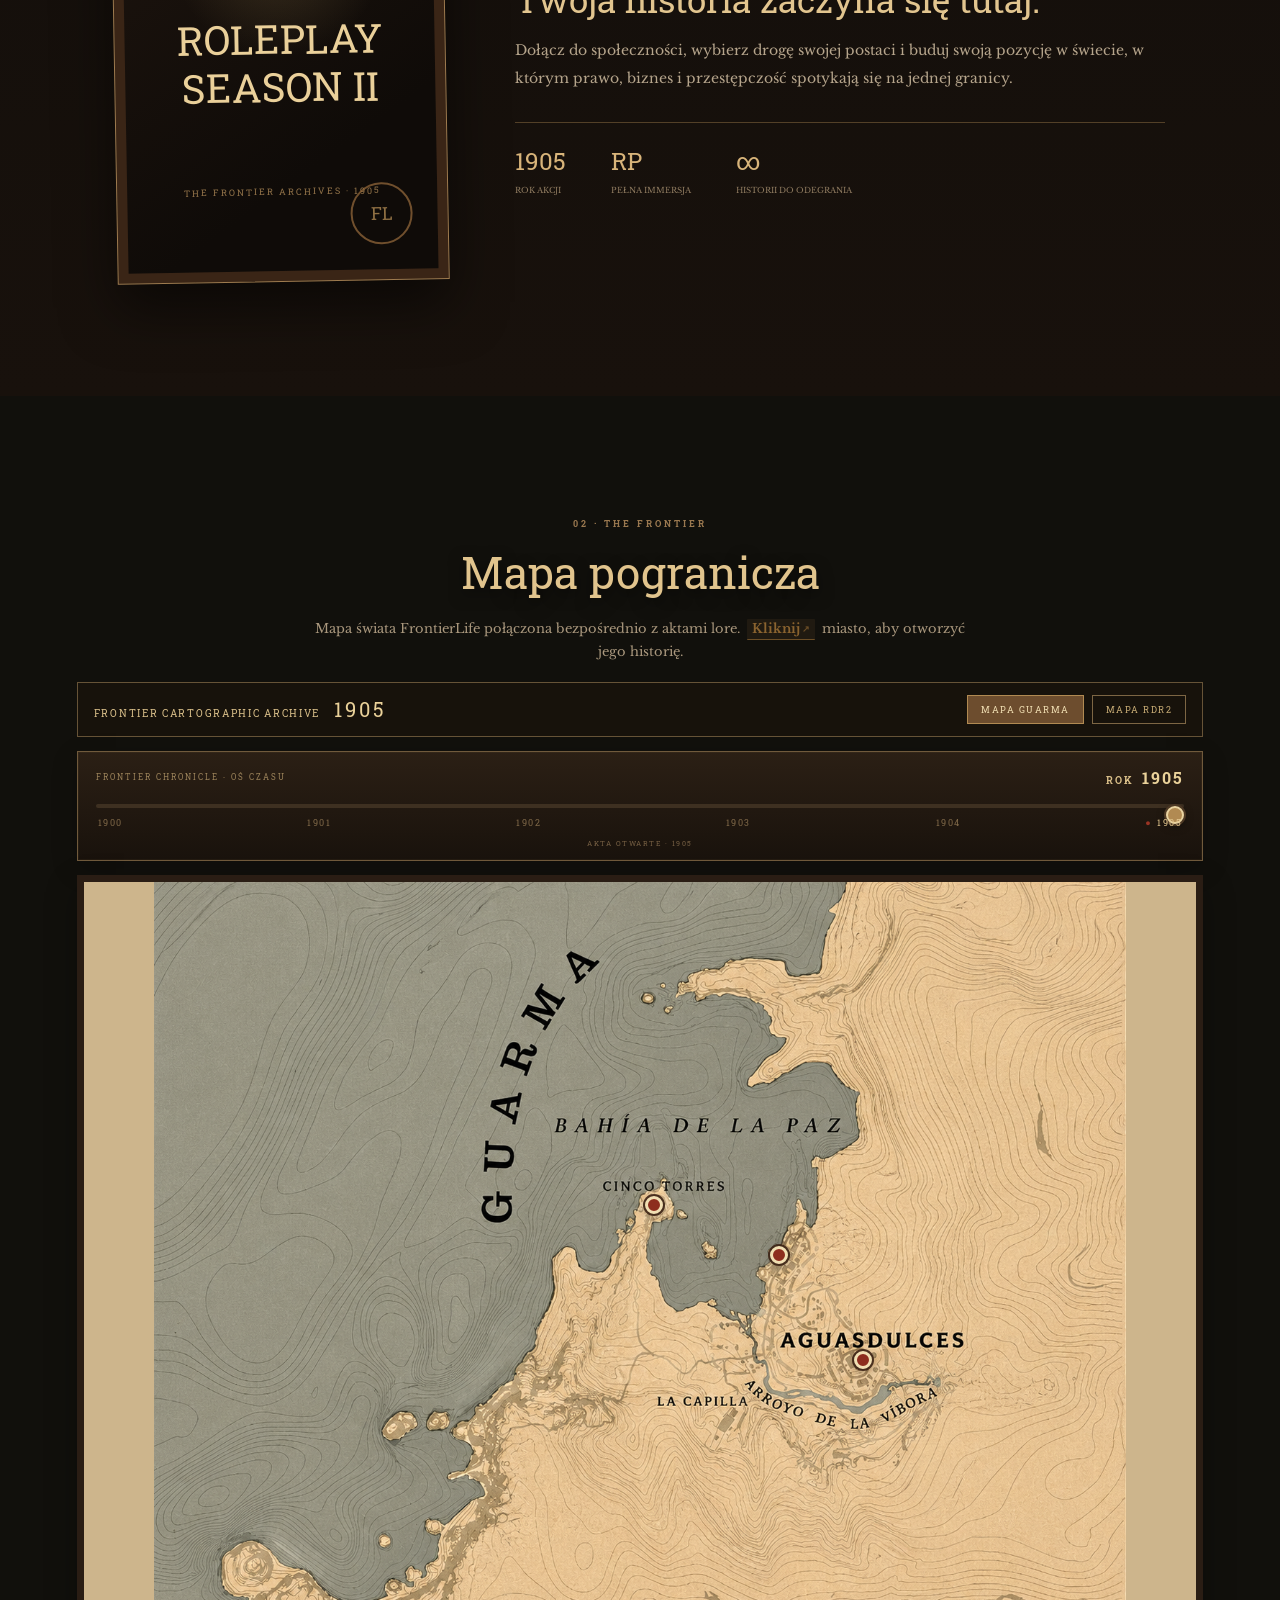
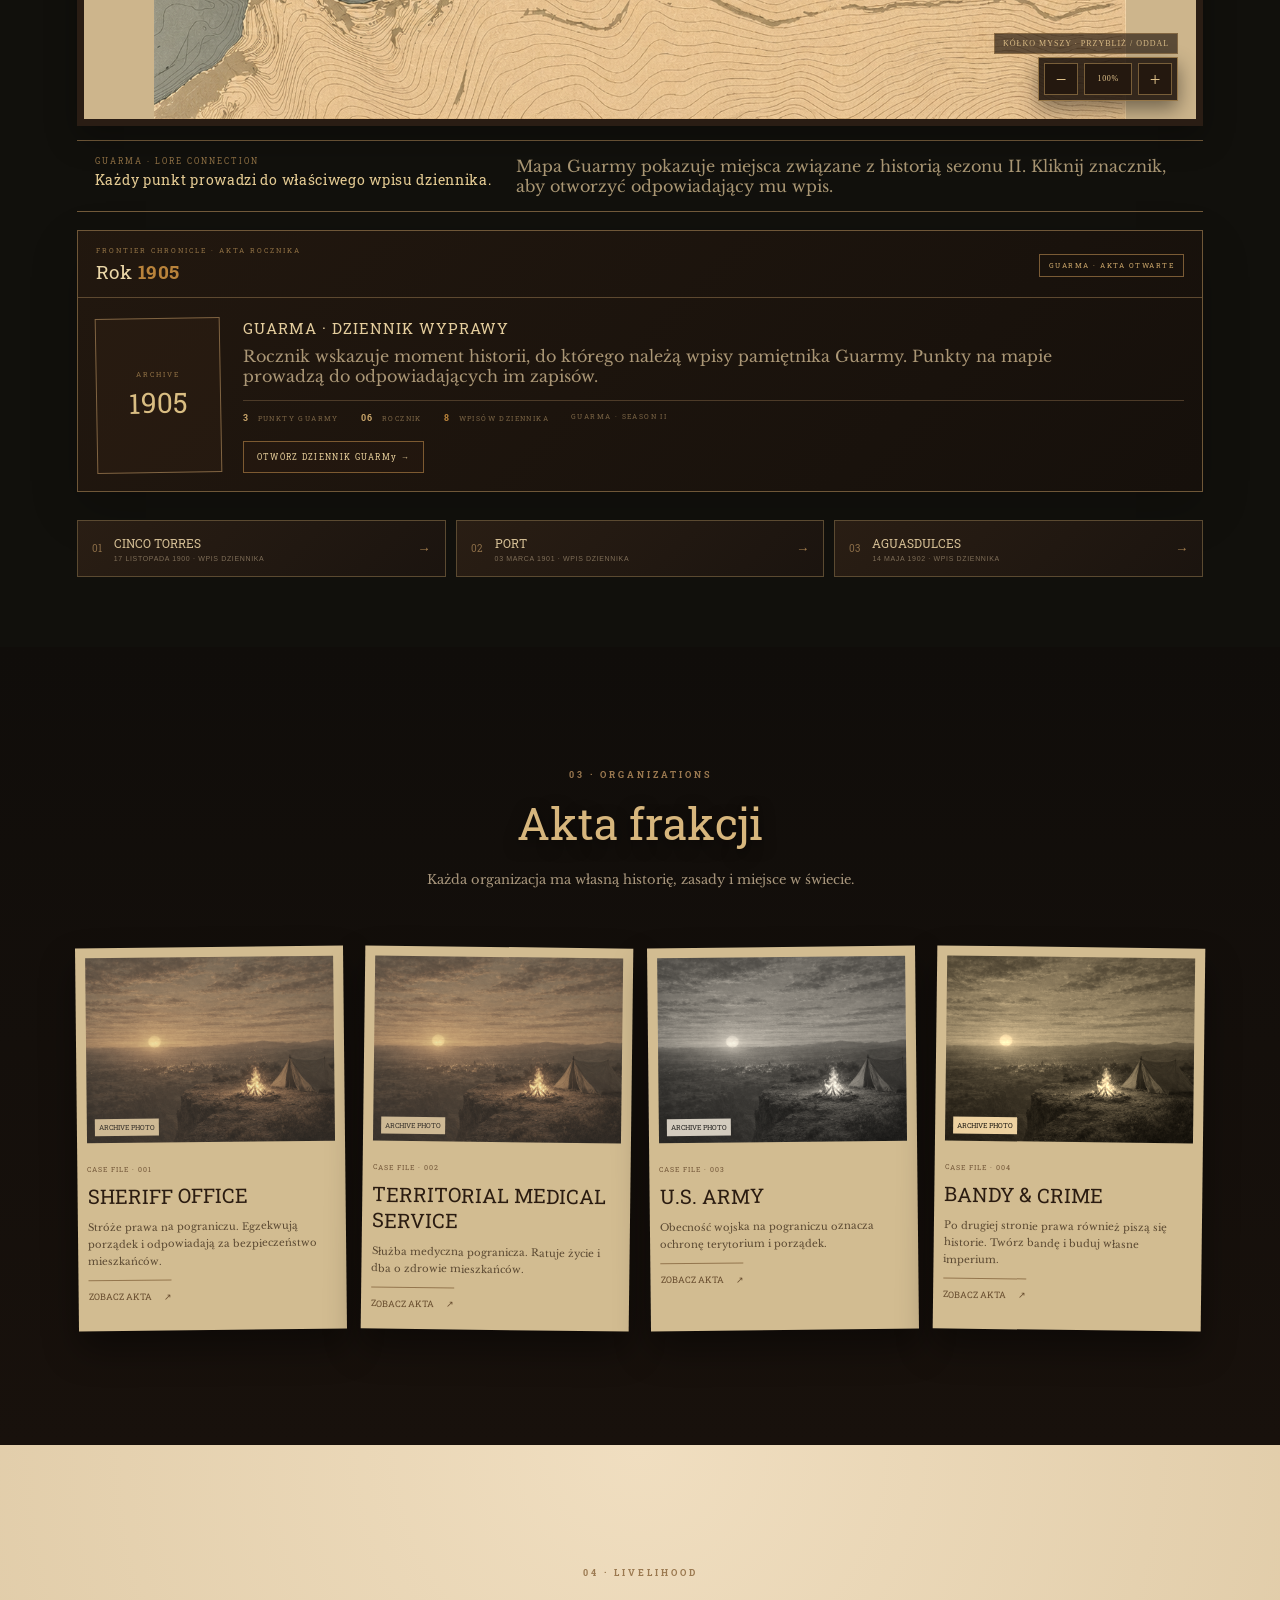
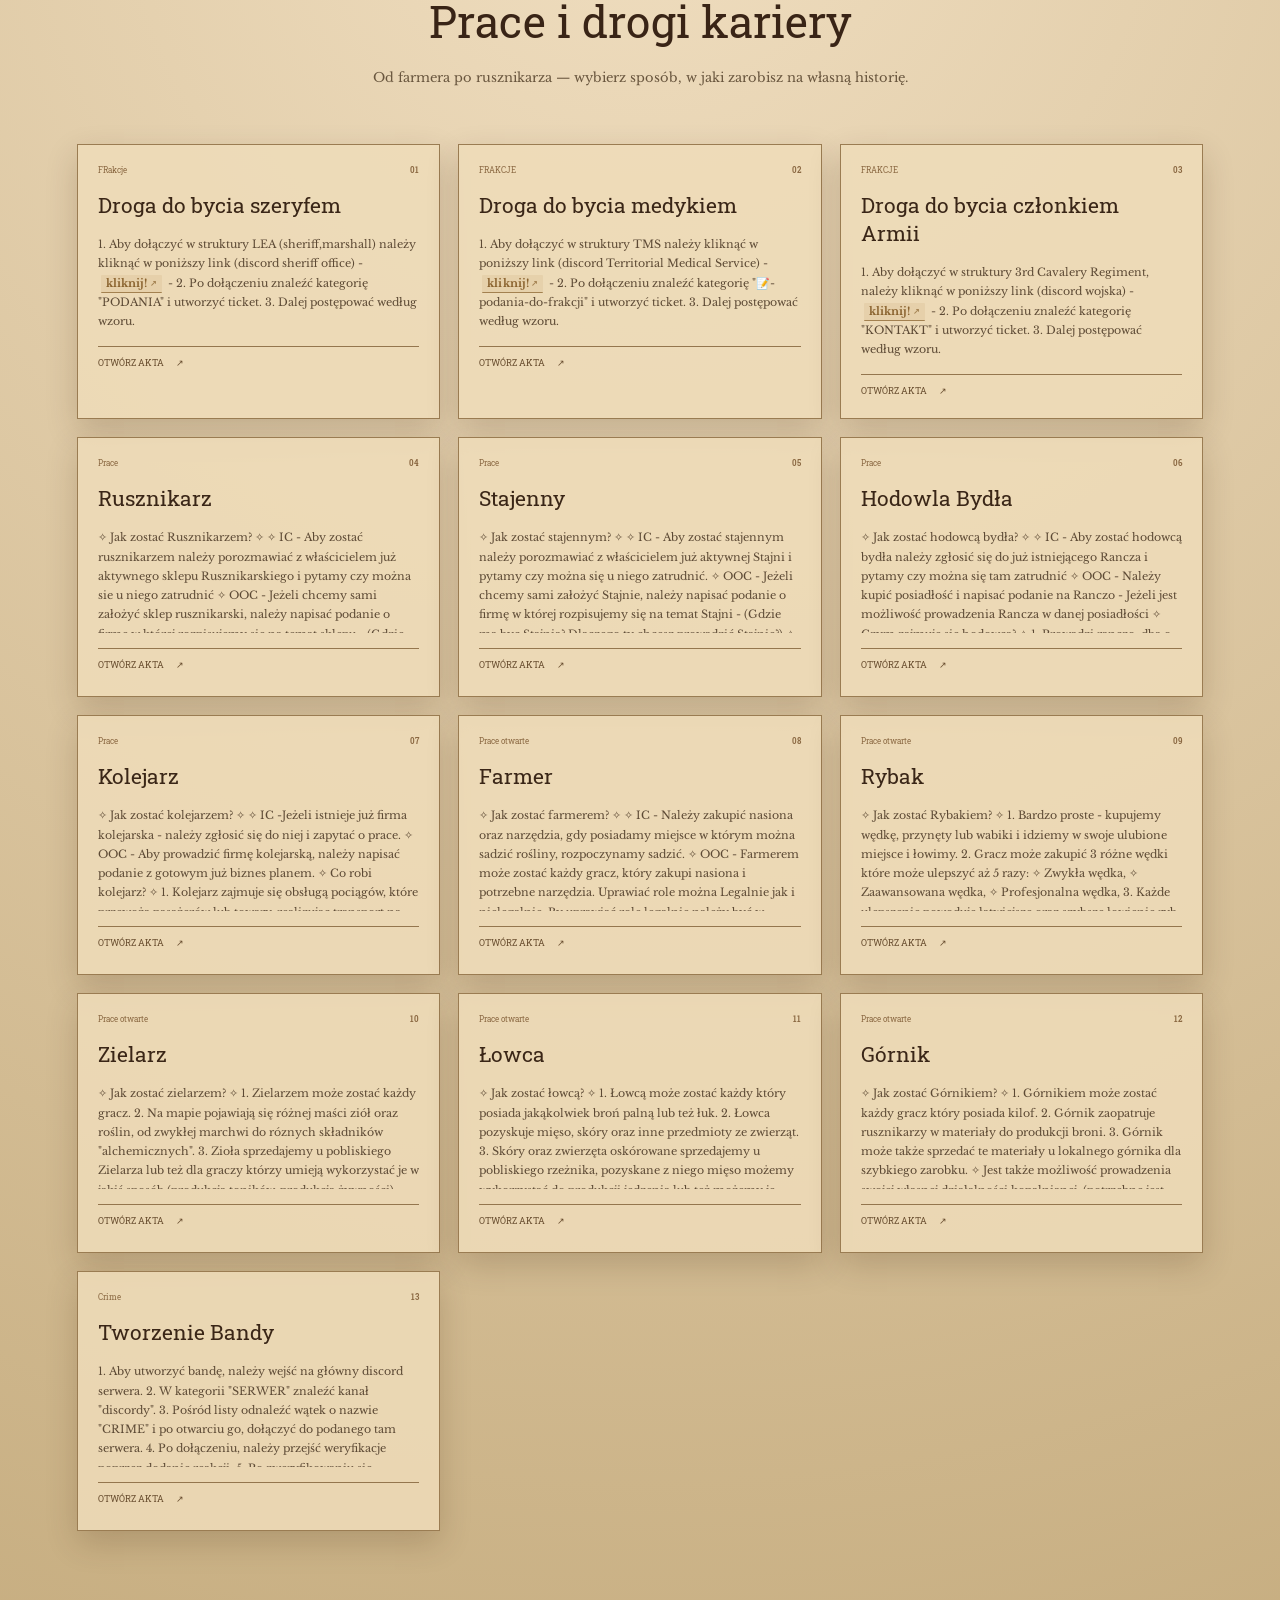
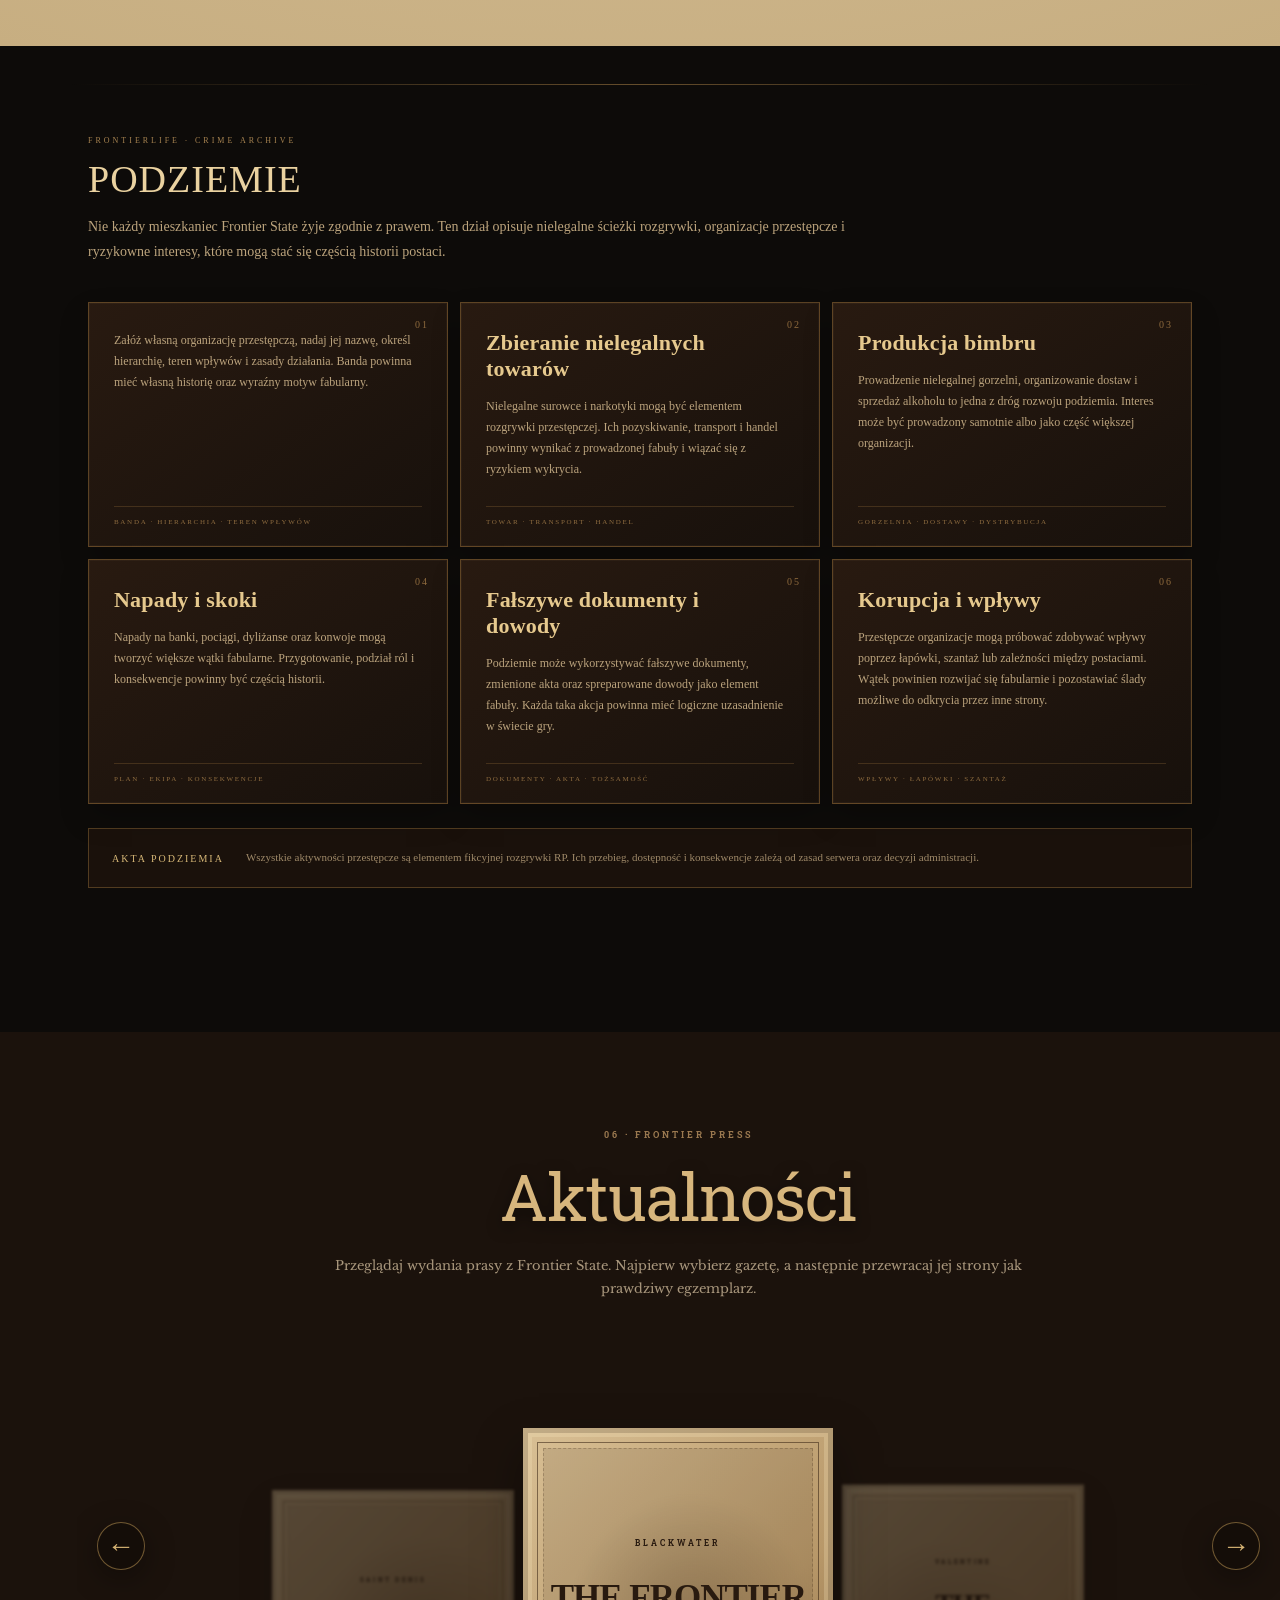
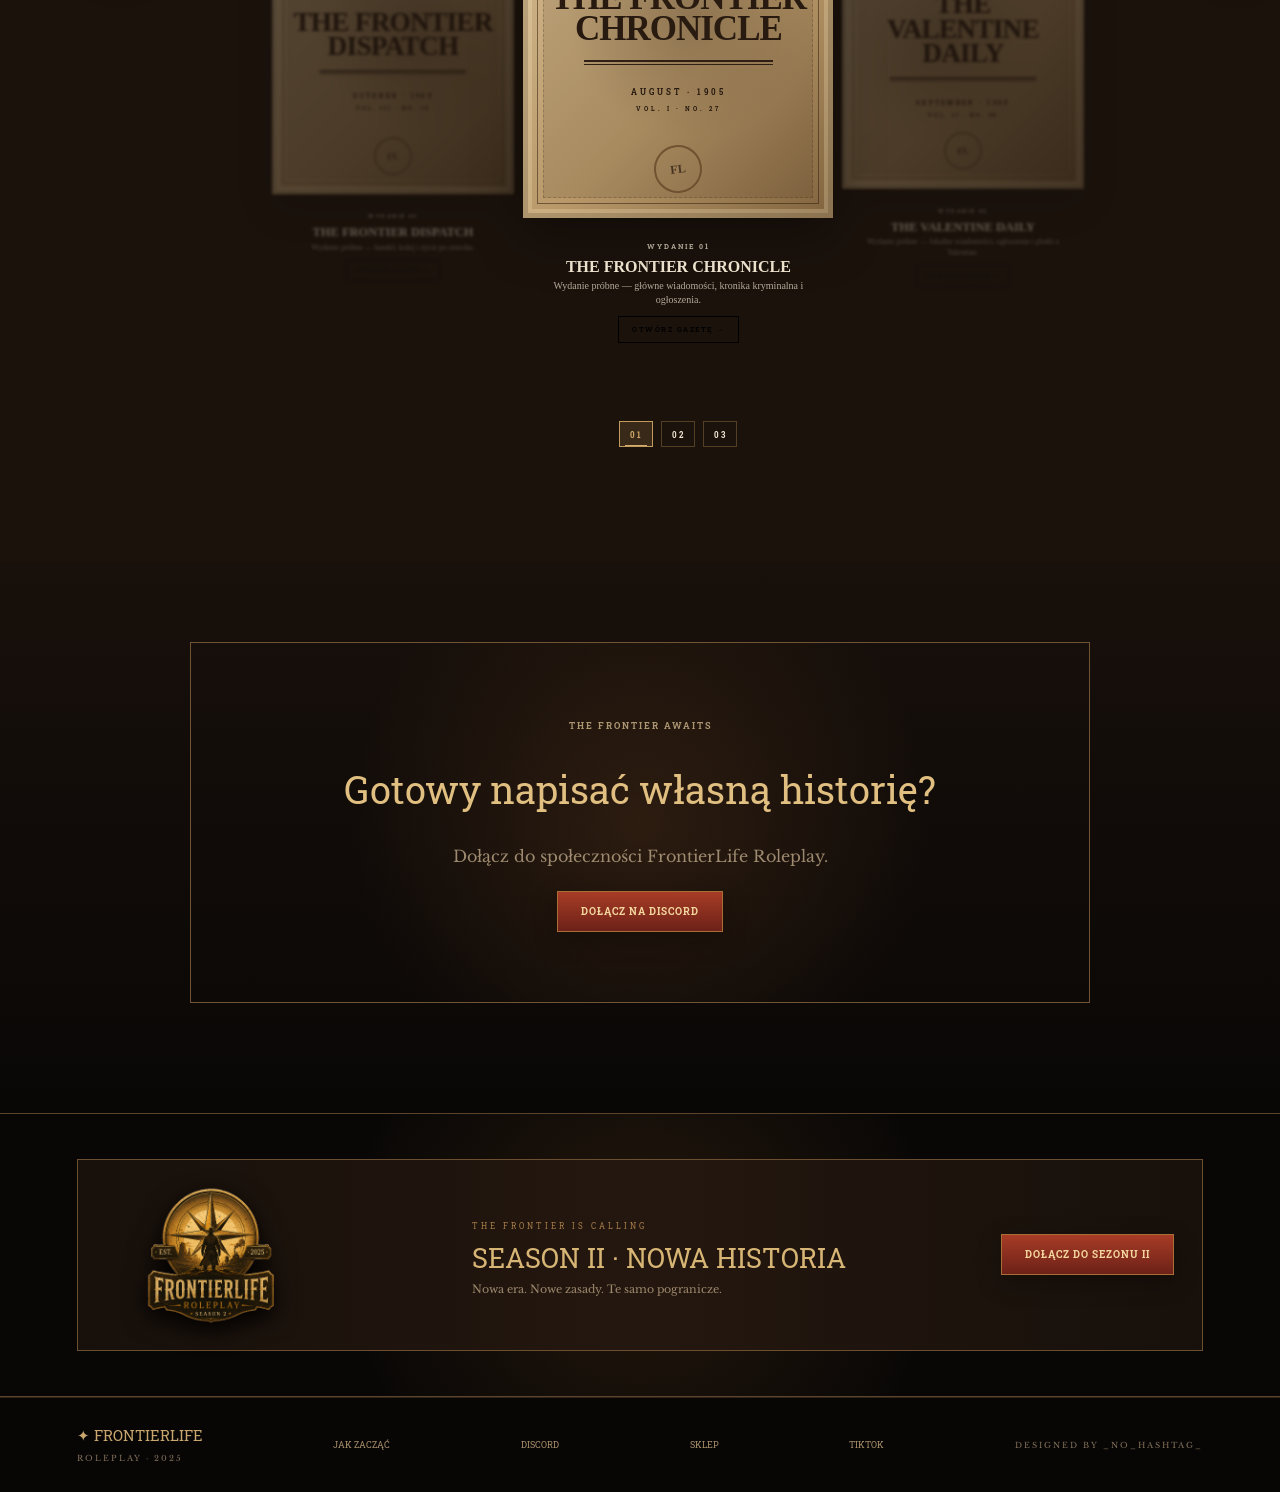
==== commit fa8cf22c: "Add files via upload" ====
--- a/index.html
+++ b/index.html
@@ -25,9 +25,8 @@
       <a href="#world">ŚWIAT</a>
       <a href="#factions">FRAKCJE</a>
       <a href="#works">PRACE</a>
-      <a href="#crime">CRIME</a>
-      <a href="#news">AKTUALNOŚCI</a>
-    </nav>
+      <a href="#crime-section">CRIME</a>
+      <a href="#news">AKTUALNOŚCI</a></nav>
     <a class="nav-cta" href="https://discord.gg/bXz6gUeYFq" target="_blank" rel="noopener">DOŁĄCZ</a>
   </header>
 
@@ -43,7 +42,7 @@
         </aside>
 
         <div class="hero-title">
-          <span class="est">EST. 1900 · FRONTIER STATE · SEASON 2</span>
+          <span class="est">EST. 2025 · FRONTIER STATE · SEASON 2</span>
           <img src="logo-season2.png" alt="FrontierLife Roleplay Season 2" class="hero-logo">
           <p>POGRANICZE PEŁNE NIEBEZPIECZEŃSTW,<br>HISTORIA NALEŻY DO CIEBIE.</p>
           <div class="hero-actions">
@@ -60,17 +59,7 @@
           <a href="#news" class="mini-link">ZOBACZ WSZYSTKIE →</a>
         </aside>
       </div>
-
-      <div class="hero-newspaper">
-        <div class="newspaper-masthead">THE FRONTIER CHRONICLE <span>NO. 27</span></div>
-        <div class="newspaper-date">BLACKWATER · AUGUST 1900</div>
-        <h2>NOWA ERA NA POGRANICZU</h2>
-        <div class="newspaper-grid">
-          <div class="fake-photo"></div>
-          <p>Na pograniczu znów zaczyna wrzeć. Nowe interesy, nowe twarze i stare konflikty tworzą historie, które zostaną z mieszkańcami na długo.</p>
-        </div>
-      </div>
-    </section>
+      </section>
 
     <section id="archive" class="section dark-section">
       <div class="section-heading">
@@ -100,7 +89,7 @@
         <div class="archive-cover">
           <span>FRONTIERLIFE</span>
           <strong>ROLEPLAY<br>SEASON II</strong>
-          <small>THE FRONTIER ARCHIVES · 1900</small>
+          <small>THE FRONTIER ARCHIVES · 1905</small>
           <div class="cover-seal">FL</div>
         </div>
         <div class="archive-copy">
@@ -108,7 +97,7 @@
           <h3>Twoja historia zaczyna się tutaj.</h3>
           <p>Dołącz do społeczności, wybierz drogę swojej postaci i buduj swoją pozycję w świecie, w którym prawo, biznes i przestępczość spotykają się na jednej granicy.</p>
           <div class="stats-row">
-            <div><b>1900</b><span>ROK AKCJI</span></div>
+            <div><b>1905</b><span>ROK AKCJI</span></div>
             <div><b>RP</b><span>PEŁNA IMMERSJA</span></div>
             <div><b>∞</b><span>HISTORII DO ODEGRANIA</span></div>
           </div>
@@ -121,44 +110,49 @@
       <div class="section-heading light">
         <span>02 · THE FRONTIER</span>
         <h2>Mapa pogranicza</h2>
-        <p>Mapa świata FrontierLife połączona bezpośrednio z aktami lore. Kliknij miasto, aby otworzyć jego historię.</p>
+        <p>Mapa świata FrontierLife połączona bezpośrednio z aktami lore. <span class="inline-cta">Kliknij</span> miasto, aby otworzyć jego historię.</p>
       </div>
 
       <div class="map-tools">
         <div class="map-tools-title">
           <span class="map-tools-label">FRONTIER CARTOGRAPHIC ARCHIVE</span>
-          <strong id="mapYearLabel">1900</strong>
+          <strong id="mapYearLabel">1905</strong>
         </div>
         <div class="map-tools-actions">
-          <button class="map-tool active" type="button">MAPA LORE</button>
-          <button class="map-tool" type="button" data-open-map="rdr2">MAPA RDR2</button>
+          <button class="map-tool active" type="button" data-map-view="guarma">MAPA GUARMA</button>
+          <button class="map-tool" type="button" data-map-view="rdr2">MAPA RDR2</button>
         </div>
       </div>
 
       <div class="lore-year-control" aria-label="Wybór roku lore">
         <div class="year-control-head">
           <span>FRONTIER CHRONICLE · OŚ CZASU</span>
-          <strong>ROK <b id="loreYearDisplay">1900</b></strong>
-        </div>
-        <input id="loreYearSlider" type="range" min="1900" max="1905" step="1" value="1900" list="loreYears">
+          <strong>ROK <b id="loreYearDisplay">1905</b></strong>
+        </div>
+        <input id="loreYearSlider" type="range" min="1900" max="1905" step="1" value="1905" list="loreYears">
         <datalist id="loreYears">
           <option value="1900"></option><option value="1901"></option><option value="1902"></option>
           <option value="1903"></option><option value="1904"></option><option value="1905"></option>
         </datalist>
         <div class="year-marks">
-          <button type="button" class="year-mark active" data-year="1900">1900</button>
+          <button type="button" class="year-mark" data-year="1900">1900</button>
           <button type="button" class="year-mark" data-year="1901">1901</button>
           <button type="button" class="year-mark" data-year="1902">1902</button>
           <button type="button" class="year-mark" data-year="1903">1903</button>
           <button type="button" class="year-mark" data-year="1904">1904</button>
-          <button type="button" class="year-mark" data-year="1905">1905</button>
-        </div>
-        <p id="loreYearStatus">AKTA OTWARTE · PIERWSZY ROK ARCHIWUM SEZONU II</p>
-      </div>
-
-      <div class="map-board">
-        <img class="frontier-map-art" src="rdr2-world-clean.jpg" alt="Mapa świata Red Dead Redemption II" draggable="false">
-<button class="map-pin p0" data-city-name="ARMADILLO" data-city="0" title="Armadillo — otwórz akta lore"><i></i><span>ARMADILLO</span></button>
+          <button type="button" class="year-mark active" data-year="1905">1905</button>
+        </div>
+        <p id="loreYearStatus">AKTA OTWARTE · 1905</p>
+      </div>
+
+      <div class="map-board" data-map-view="guarma">
+        <div class="map-zoom-layer" id="frontierMapZoomLayer">
+        <img class="frontier-map-art guarma-map-art" src="guarma-map.png" alt="Mapa Guarmy" draggable="false">
+        <img class="frontier-map-art rdr2-map-art" src="rdr2-world-clean.jpg" alt="Mapa świata Red Dead Redemption II" draggable="false">
+        <button class="guarma-pin gp-cinco" type="button" data-guarma-location="CINCO TORRES" data-journal-entry="0" title="Cinco Torres — otwórz dziennik"><i></i><span>CINCO TORRES</span></button>
+        <button class="guarma-pin gp-aguas" type="button" data-guarma-location="AGUASDULCES" data-journal-entry="3" title="Aguasdulces — otwórz dziennik"><i></i><span>AGUASDULCES</span></button>
+        <button class="guarma-pin gp-port" type="button" data-guarma-location="PORT" data-journal-entry="1" title="Port — otwórz dziennik"><i></i><span>PORT</span></button>
+        <button class="map-pin p0" data-city-name="ARMADILLO" data-city="0" title="Armadillo — otwórz akta lore"><i></i><span>ARMADILLO</span></button>
         <button class="map-pin p1" data-city-name="BLACKWATER" data-city="1" title="Blackwater — otwórz akta lore"><i></i><span>BLACKWATER</span></button>
         <button class="map-pin p2" data-city-name="COLTER" data-city="2" title="Colter — otwórz akta lore"><i></i><span>COLTER</span></button>
         <button class="map-pin p3" data-city-name="STRAWBERRY" data-city="3" title="Strawberry — otwórz akta lore"><i></i><span>STRAWBERRY</span></button>
@@ -170,18 +164,52 @@
         <button class="map-pin p9" data-city-name="VAN HORN" data-city="9" title="Van Horn — otwórz akta lore"><i></i><span>VAN HORN</span></button>
         <button class="map-pin p10" data-city-name="INDIANIE" data-city="10" title="Indianie — otwórz akta lore"><i></i><span>INDIANIE</span></button>
 
-        <div class="map-coordinates">FRONTIERLIFE · TERRITORIAL ARCHIVE · <span id="mapYearFooter">1900</span></div>
-      </div>
-
-      <div class="lore-map-note">
+        </div>
+        <div class="map-zoom-controls" aria-label="Sterowanie mapą">
+          <button type="button" class="map-zoom-btn" id="mapZoomOut" aria-label="Oddal mapę">−</button>
+          <button type="button" class="map-zoom-btn map-zoom-reset" id="mapZoomReset" aria-label="Resetuj mapę">100%</button>
+          <button type="button" class="map-zoom-btn" id="mapZoomIn" aria-label="Przybliż mapę">+</button>
+        </div>
+        <div class="map-zoom-hint">KÓŁKO MYSZY · PRZYBLIŻ / ODDAL</div>
+        <div class="map-coordinates">FRONTIERLIFE · TERRITORIAL ARCHIVE · <span id="mapYearFooter">1905</span></div>
+      </div>
+
+      <div class="lore-map-note" id="mapContextNote">
         <div>
-          <span>LORE CONNECTION</span>
-          <strong>Każdy punkt na mapie prowadzi do właściwego aktu.</strong>
-        </div>
-        <p>Mapa pokazuje miejsca, o których mowa w historii FrontierLife. Lista aktów poniżej jest zsynchronizowana z punktami na mapie.</p>
-      </div>
-
-      <div class="lore-grid">
+          <span id="mapContextEyebrow">GUARMA · LORE CONNECTION</span>
+          <strong id="mapContextTitle">Każdy punkt prowadzi do właściwego fragmentu historii.</strong>
+        </div>
+        <p id="mapContextText">Mapa Guarmy pokazuje miejsca związane z dziennikiem i historią sezonu II.</p>
+      </div>
+
+      <div class="frontier-chronicle-panel" id="frontierChroniclePanel">
+        <div class="chronicle-panel-head">
+          <div>
+            <span>FRONTIER CHRONICLE · AKTA ROCZNIKA</span>
+            <h3>Rok <strong id="chronicleYear">1905</strong></h3>
+          </div>
+          <div class="chronicle-status" id="chronicleStatus">AKTA OTWARTE</div>
+        </div>
+        <div class="chronicle-body">
+          <div class="chronicle-stamp">
+            <span>ARCHIVE</span>
+            <strong id="chronicleStampYear">1905</strong>
+          </div>
+          <div class="chronicle-copy">
+            <h4 id="chronicleTitle">FRONTIER STATE · 1905</h4>
+            <p id="chronicleText">Bieżący rok sezonu II. To tutaj trafiają wydarzenia, które zmieniają sytuację na pograniczu — nowe osoby, konflikty, interesy i konsekwencje działań mieszkańców.</p>
+            <div class="chronicle-meta">
+              <span><b id="chroniclePrimaryCount">0</b> <span id="chroniclePrimaryLabel">AKTÓW MIAST</span></span>
+              <span><b id="chronicleYearIndex">06</b> ROCZNIK</span>
+              <span><b id="chronicleJournalCount">0</b> <span id="chronicleJournalLabel">WPISÓW DZIENNIKA</span></span>
+              <span id="chronicleSourceLabel">FRONTIERLIFE · SEASON II</span>
+            </div>
+            <button class="chronicle-journal-open" type="button" data-open-journal>OTWÓRZ DZIENNIK GUARMy →</button>
+          </div>
+        </div>
+      </div>
+
+      <div class="lore-grid" id="mapLoreGrid">
         <button class="lore-card" data-city="0"><span class="lore-card-index">01</span><span><strong>ARMADILLO</strong><small>OPEN CITY FILE</small></span><span class="lore-arrow">→</span></button>
         <button class="lore-card" data-city="1"><span class="lore-card-index">02</span><span><strong>BLACKWATER</strong><small>OPEN CITY FILE</small></span><span class="lore-arrow">→</span></button>
         <button class="lore-card" data-city="2"><span class="lore-card-index">03</span><span><strong>COLTER</strong><small>OPEN CITY FILE</small></span><span class="lore-arrow">→</span></button>
@@ -232,36 +260,36 @@
         <h3>Droga do bycia szeryfem</h3>
         <div class="archive-body">
           1. Aby dołączyć w struktury LEA (sheriff,marshall) należy kliknąć w poniższy link (discord sheriff office)
-<a class="link" href="https://discord.gg/YA38BaC3XT" style="font-size: 22px" target="_blank">- kliknij! -</a>
+<a class="link" href="https://discord.gg/YA38BaC3XT" target="_blank">- <span class="inline-cta">kliknij!</span> -</a>
           2. Po dołączeniu znaleźć kategorię "PODANIA" i utworzyć ticket.
           3. Dalej postępować według wzoru.
       </div>
-        <button class="paper-link" data-expand>OPEN FILE <span>↗</span></button>
-      </article>
-    
-      <article class="archive-card">
-        <div class="archive-card-top"><span>FRakcje</span><b>02</b></div>
+        <button class="paper-link" data-expand>OTWÓRZ AKTA <span>↗</span></button>
+      </article>
+    
+      <article class="archive-card">
+        <div class="archive-card-top"><span>FRAKCJE</span><b>02</b></div>
         <h3>Droga do bycia medykiem</h3>
         <div class="archive-body">
           1. Aby dołączyć w struktury TMS należy kliknąć w poniższy link (discord Territorial Medical Service)
-<a class="link" href="https://discord.gg/4ntdVmMmJY" style="font-size: 22px" target="_blank">- kliknij! -</a>
+<a class="link" href="https://discord.gg/4ntdVmMmJY" target="_blank">- <span class="inline-cta">kliknij!</span> -</a>
           2. Po dołączeniu znaleźć kategorię "📝-podania-do-frakcji" i utworzyć ticket.
           3. Dalej postępować według wzoru.
 
       </div>
-        <button class="paper-link" data-expand>OPEN FILE <span>↗</span></button>
-      </article>
-    
-      <article class="archive-card">
-        <div class="archive-card-top"><span>FRakcje</span><b>03</b></div>
+        <button class="paper-link" data-expand>OTWÓRZ AKTA <span>↗</span></button>
+      </article>
+    
+      <article class="archive-card">
+        <div class="archive-card-top"><span>FRAKCJE</span><b>03</b></div>
         <h3>Droga do bycia członkiem Armii</h3>
         <div class="archive-body">
           1. Aby dołączyć w struktury 3rd Cavalery Regiment, należy kliknąć w poniższy link (discord wojska)
-<a class="link" href="https://discord.gg/j8YbUYZaa5" style="font-size: 22px" target="_blank">- kliknij! -</a>
+<a class="link" href="https://discord.gg/j8YbUYZaa5" target="_blank">- <span class="inline-cta">kliknij!</span> -</a>
           2. Po dołączeniu znaleźć kategorię "KONTAKT" i utworzyć ticket.
           3. Dalej postępować według wzoru.
       </div>
-        <button class="paper-link" data-expand>OPEN FILE <span>↗</span></button>
+        <button class="paper-link" data-expand>OTWÓRZ AKTA <span>↗</span></button>
       </article>
     
       <article class="archive-card">
@@ -279,9 +307,9 @@
           1. Rusznikarz produkuje bronie, modyfikuje je dla graczy.
           2. Gracz przychodzi do nas, zamawia broń, a my ją produkujemy lub modyfkujemy.
           3. Aby rusznikarz wogóle miał możliwość produkcji broni potrzebne są materiały, które trzeba zamawiać u mieszkańców którzy zajmują się Górnictwem lub pozyskiwaniem drzewa z pobliskich lasów.
-<a class="link" href="https://forms.gle/KqsAr3M8QmeQernq9" style="font-size: 30px" target="_blank">- Stwórz podanie! (klik) -</a>
+<a class="link" href="https://forms.gle/KqsAr3M8QmeQernq9" target="_blank">- <span class="inline-cta">Stwórz podanie! (klik)</span> -</a>
 </div>
-        <button class="paper-link" data-expand>OPEN FILE <span>↗</span></button>
+        <button class="paper-link" data-expand>OTWÓRZ AKTA <span>↗</span></button>
       </article>
     
       <article class="archive-card">
@@ -298,9 +326,9 @@
 
           1. Stajenny zajmuje się końmi oraz ich rozmnażaniem. 
           2. Trenuje je dla graczy i sprzedaje przedmioty dla koni.
-<a class="link" href="https://forms.gle/KqsAr3M8QmeQernq9" style="font-size: 30px" target="_blank">- Stwórz podanie! (klik) -</a>
+<a class="link" href="https://forms.gle/KqsAr3M8QmeQernq9" target="_blank">- <span class="inline-cta">Stwórz podanie! (klik)</span> -</a>
 </div>
-        <button class="paper-link" data-expand>OPEN FILE <span>↗</span></button>
+        <button class="paper-link" data-expand>OTWÓRZ AKTA <span>↗</span></button>
       </article>
     
       <article class="archive-card">
@@ -316,9 +344,9 @@
           ✧ Czym zajmuję się hodowca? ✧
           1. Prowadzi ranczo, dba o porządek, zajmuje się zwierzętami które może zakupić u sprzedawcy bydła w miastach.
           2. Ranczer zaopatruje Saloony w mięso, jajka, mleko oraz skóry ze zwierząt dla graczy.
-<a class="link" href="https://forms.gle/KqsAr3M8QmeQernq9" style="font-size: 30px" target="_blank">- Stwórz podanie! (klik) -</a>
+<a class="link" href="https://forms.gle/KqsAr3M8QmeQernq9" target="_blank">- <span class="inline-cta">Stwórz podanie! (klik)</span> -</a>
 </div>
-        <button class="paper-link" data-expand>OPEN FILE <span>↗</span></button>
+        <button class="paper-link" data-expand>OTWÓRZ AKTA <span>↗</span></button>
       </article>
     
       <article class="archive-card">
@@ -334,9 +362,9 @@
           ✧ Co robi kolejarz? ✧
 
           1. Kolejarz zajmuje się obsługą pociągów, które przewożą pasażerów lub towary, realizując transport na długich trasach dla osób prywatnych oraz firm.
-<a class="link" href="https://forms.gle/KqsAr3M8QmeQernq9" style="font-size: 30px" target="_blank">- Stwórz podanie! (klik) -</a>
+<a class="link" href="https://forms.gle/KqsAr3M8QmeQernq9" target="_blank">- <span class="inline-cta">Stwórz podanie! (klik)</span> -</a>
 </div>
-        <button class="paper-link" data-expand>OPEN FILE <span>↗</span></button>
+        <button class="paper-link" data-expand>OTWÓRZ AKTA <span>↗</span></button>
       </article>
     
       <article class="archive-card">
@@ -356,7 +384,7 @@
           1. Bardzo proste - uprawia role, sprzedaje plony dla zwykłych mieszkańców lub firm zajmujących się produkcją żywności.
           2. Farmer może także uprawiać różne zioła które może sprzedać u zielarza lub wykorzystać je do produkcji toników.
 </div>
-        <button class="paper-link" data-expand>OPEN FILE <span>↗</span></button>
+        <button class="paper-link" data-expand>OTWÓRZ AKTA <span>↗</span></button>
       </article>
     
       <article class="archive-card">
@@ -374,7 +402,7 @@
           4. Ryby sprzedajemy w tym samym miejscu co zakup wędek oraz przynęt.
           5. Rybak może pozyskiwać filety z ryb, które może sprzedawać w miastowych saloonach. (Potrzebny jest nóż do filetowania).
 </div>
-        <button class="paper-link" data-expand>OPEN FILE <span>↗</span></button>
+        <button class="paper-link" data-expand>OTWÓRZ AKTA <span>↗</span></button>
       </article>
     
       <article class="archive-card">
@@ -387,7 +415,7 @@
           2. Na mapie pojawiają się różnej maści ziół oraz roślin, od zwykłej marchwi do róznych składników "alchemicznych".
           3. Zioła sprzedajemy u pobliskiego Zielarza lub też dla graczy którzy umieją wykorzystać je w jakiś sposób (produkcja toników, produkcja żywności).
 </div>
-        <button class="paper-link" data-expand>OPEN FILE <span>↗</span></button>
+        <button class="paper-link" data-expand>OTWÓRZ AKTA <span>↗</span></button>
       </article>
     
       <article class="archive-card">
@@ -400,7 +428,7 @@
           2. Łowca pozyskuje mięso, skóry oraz inne przedmioty ze zwierząt.
           3. Skóry oraz zwierzęta oskórowane sprzedajemy u pobliskiego rzeżnika, pozyskane z niego mięso możemy wykorzystać do produkcji jedzenia lub też możemy je sprzedać w saloonach dla większego zarobku.
 </div>
-        <button class="paper-link" data-expand>OPEN FILE <span>↗</span></button>
+        <button class="paper-link" data-expand>OTWÓRZ AKTA <span>↗</span></button>
       </article>
     
       <article class="archive-card">
@@ -414,9 +442,9 @@
           3. Górnik może także sprzedać te materiały u lokalnego górnika dla szybkiego zarobku.
           
           ✧ Jest także możliwość prowadzenia swojej własnej działalności kopalnianej. (potrzebne jest napisanie PODANIA).
-<a class="link" href="https://forms.gle/KqsAr3M8QmeQernq9" style="font-size: 30px" target="_blank">- Stwórz podanie! (klik) -</a>
+<a class="link" href="https://forms.gle/KqsAr3M8QmeQernq9" target="_blank">- <span class="inline-cta">Stwórz podanie! (klik)</span> -</a>
 </div>
-        <button class="paper-link" data-expand>OPEN FILE <span>↗</span></button>
+        <button class="paper-link" data-expand>OTWÓRZ AKTA <span>↗</span></button>
       </article>
     
       <article class="archive-card">
@@ -430,33 +458,154 @@
           5. Po zweryfikowaniu się zobaczysz kanał "podanie-o-bandę" a na nim link do podania.
           6. Dalej postępuj zgodnie z formularzem.
 </div>
-        <button class="paper-link" data-expand>OPEN FILE <span>↗</span></button>
+        <button class="paper-link" data-expand>OTWÓRZ AKTA <span>↗</span></button>
       </article>
     
       </div>
     </section>
 
-    <section id="news" class="section newspaper-section">
-      <div class="newspaper-page">
-        <div class="paper-top"><span>THE FRONTIER CHRONICLE</span><b>VOL. I</b><span>BLACKWATER · AUGUST 1900</span><b>NO. 27</b></div>
-        <h2>WIELKIE ZMIANY NA FRONTIERLIFE</h2>
-        <div class="paper-columns">
-          <div class="paper-main">
-            <div class="news-image"></div>
-            <h3>System reputacji nadchodzi na pogranicze</h3>
-            <p>Każda decyzja ma znaczenie. W świecie FrontierLife reputacja może otworzyć drzwi, zbudować zaufanie albo sprawić, że ktoś zacznie cię szukać.</p>
-            <p class="dropcap">Ostatnie tygodnie przyniosły wiele zmian. Nowe prawo, nowe możliwości oraz nadchodzące wydarzenia będą kształtować kolejne rozdziały historii mieszkańców.</p>
-            <button class="gold-btn" data-toast="Pełne archiwum aktualności będzie dostępne w kolejnym wydaniu.">CZYTAJ WIĘCEJ</button>
-          </div>
-          <aside class="paper-side">
-            <h4>INNE ARTYKUŁY</h4>
-            <div><b>01</b><span>Nowa mapa świata</span></div>
-            <div><b>02</b><span>Event: Poszukiwania</span></div>
-            <div><b>03</b><span>Poradnik dla nowych</span></div>
-          </aside>
-        </div>
-      </div>
-    </section>
+    <section id="crime-section" class="crime-section">
+  <div class="section-kicker">FRONTIERLIFE · CRIME ARCHIVE</div>
+  <h2>PODZIEMIE</h2>
+  <p class="crime-intro">
+    Nie każdy mieszkaniec Frontier State żyje zgodnie z prawem. Ten dział opisuje
+    nielegalne ścieżki rozgrywki, organizacje przestępcze i ryzykowne interesy,
+    które mogą stać się częścią historii postaci.
+  </p>
+
+  <div class="crime-grid">
+    <article class="crime-card">
+      <span class="crime-number">01</span>
+      
+      <p>
+        Załóż własną organizację przestępczą, nadaj jej nazwę, określ hierarchię,
+        teren wpływów i zasady działania. Banda powinna mieć własną historię
+        oraz wyraźny motyw fabularny.
+      </p>
+      <div class="crime-meta">BANDA · HIERARCHIA · TEREN WPŁYWÓW</div>
+    </article>
+
+    <article class="crime-card">
+      <span class="crime-number">02</span>
+      <h3>Zbieranie nielegalnych towarów</h3>
+      <p>
+        Nielegalne surowce i narkotyki mogą być elementem rozgrywki przestępczej.
+        Ich pozyskiwanie, transport i handel powinny wynikać z prowadzonej fabuły
+        i wiązać się z ryzykiem wykrycia.
+      </p>
+      <div class="crime-meta">TOWAR · TRANSPORT · HANDEL</div>
+    </article>
+
+    <article class="crime-card">
+      <span class="crime-number">03</span>
+      <h3>Produkcja bimbru</h3>
+      <p>
+        Prowadzenie nielegalnej gorzelni, organizowanie dostaw i sprzedaż alkoholu
+        to jedna z dróg rozwoju podziemia. Interes może być prowadzony samotnie
+        albo jako część większej organizacji.
+      </p>
+      <div class="crime-meta">GORZELNIA · DOSTAWY · DYSTRYBUCJA</div>
+    </article>
+
+    <article class="crime-card">
+      <span class="crime-number">04</span>
+      <h3>Napady i skoki</h3>
+      <p>
+        Napady na banki, pociągi, dyliżanse oraz konwoje mogą tworzyć większe
+        wątki fabularne. Przygotowanie, podział ról i konsekwencje powinny być
+        częścią historii.
+      </p>
+      <div class="crime-meta">PLAN · EKIPA · KONSEKWENCJE</div>
+    </article>
+
+    <article class="crime-card">
+      <span class="crime-number">05</span>
+      <h3>Fałszywe dokumenty i dowody</h3>
+      <p>
+        Podziemie może wykorzystywać fałszywe dokumenty, zmienione akta oraz
+        spreparowane dowody jako element fabuły. Każda taka akcja powinna mieć
+        logiczne uzasadnienie w świecie gry.
+      </p>
+      <div class="crime-meta">DOKUMENTY · AKTA · TOŻSAMOŚĆ</div>
+    </article>
+
+    <article class="crime-card">
+      <span class="crime-number">06</span>
+      <h3>Korupcja i wpływy</h3>
+      <p>
+        Przestępcze organizacje mogą próbować zdobywać wpływy poprzez łapówki,
+        szantaż lub zależności między postaciami. Wątek powinien rozwijać się
+        fabularnie i pozostawiać ślady możliwe do odkrycia przez inne strony.
+      </p>
+      <div class="crime-meta">WPŁYWY · ŁAPÓWKI · SZANTAŻ</div>
+    </article>
+  </div>
+
+  <div class="crime-note">
+    <strong>AKTA PODZIEMIA</strong>
+    <span>
+      Wszystkie aktywności przestępcze są elementem fikcyjnej rozgrywki RP.
+      Ich przebieg, dostępność i konsekwencje zależą od zasad serwera oraz decyzji administracji.
+    </span>
+  </div>
+</section>
+
+<section id="news" class="section newspaper-section">
+  <div class="news-library">
+    <div class="section-heading">
+      <span>06 · FRONTIER PRESS</span>
+      <h2>Aktualności</h2>
+      <p>Przeglądaj wydania prasy z Frontier State. Najpierw wybierz gazetę, a następnie przewracaj jej strony jak prawdziwy egzemplarz.</p>
+    </div>
+
+    <div class="edition-switcher">
+      <button class="edition-arrow" id="editionPrev" aria-label="Poprzednia gazeta">←</button>
+
+      <div class="edition-track" id="editionTrack" aria-live="polite"></div>
+
+      <button class="edition-arrow" id="editionNext" aria-label="Następna gazeta">→</button>
+    </div>
+
+    <div class="edition-dots" id="editionDots" aria-label="Wydania gazet"></div>
+  </div>
+</section>
+
+
+<div class="newspaper-reader" id="newspaperReader" aria-hidden="true">
+  <div class="reader-backdrop" data-close-reader></div>
+
+  <div class="reader-window">
+    <button class="reader-close" data-close-reader aria-label="Zamknij">×</button>
+
+    <div class="reader-head">
+      <div>
+        <span>FRONTIER PRESS · ARCHIVE</span>
+        <strong id="readerEditionTitle">THE FRONTIER CHRONICLE</strong>
+        <small id="readerEditionMeta">BLACKWATER · AUGUST 1905</small>
+      </div>
+      <div class="reader-page-count" id="readerPageCount">STRONY 01–02 / 04</div>
+    </div>
+
+    <div class="newspaper-stage">
+      <button class="book-nav book-prev" id="readerPrev" aria-label="Poprzednie strony">‹</button>
+
+      <div class="newspaper-book" id="bookSheet">
+        <div class="paper-page" id="readerPageLeft"></div>
+        <div class="paper-spine"></div>
+        <div class="paper-page" id="readerPageRight"></div>
+      </div>
+
+      <button class="book-nav book-next" id="readerNext" aria-label="Następne strony">›</button>
+    </div>
+
+    <div class="reader-footer">
+      <span>← → · PRZEWRACAJ KARTKI</span>
+      <div class="reader-progress"><i id="readerProgress"></i></div>
+      <button class="reader-close-bottom" data-close-reader>ZAMKNIJ GAZETĘ</button>
+    </div>
+  </div>
+</div>
+
 
     <section class="section cta-section">
       <div class="cta-card">
@@ -481,13 +630,16 @@
 
   </main>
 
-  <footer>
-    <div><b>✦ FRONTIERLIFE</b><span>ROLEPLAY · 1900</span></div>
+  
+
+
+<footer>
+    <div><b>✦ FRONTIERLIFE</b><span>ROLEPLAY · 2025</span></div>
     <a href="#archive">JAK ZACZĄĆ</a>
     <a href="https://discord.gg/bXz6gUeYFq" target="_blank" rel="noopener">DISCORD</a>
     <a href="https://frontierlife-roleplay.tebex.io/" target="_blank" rel="noopener">SKLEP</a>
     <a href="https://www.tiktok.com/@frontierliferoleplay" target="_blank" rel="noopener">TIKTOK</a>
-    <span>DESIGNED BY BIALY</span>
+    <span>DESIGNED BY _NO_HASHTAG_</span>
   </footer>
 
   <!-- REGULAMIN / KSIĘGA -->
@@ -495,7 +647,11 @@
     <div class="book-shell">
       <button class="modal-close" data-close>×</button>
       <aside class="book-index">
-        <div class="book-brand">FRONTIERLIFE<br><small>ROLEPLAY</small></div>
+        <div class="book-brand">
+        <span class="brand-name">FRONTIERLIFE</span>
+        <span class="brand-season">SEZON II</span>
+        <span class="brand-roleplay">ROLEPLAY</span>
+    </div>
         <div class="book-title">REGULAMIN</div>
         <span class="index-label">SPIS TREŚCI</span>
         <div class="rule-tabs">
@@ -814,6 +970,39 @@
   </div>
 
 
+  <!-- DZIENNIK GUARMy -->
+  <div class="modal journal-modal" id="guarmaJournalModal" aria-hidden="true">
+    <div class="journal-shell">
+      <button class="modal-close" data-close>×</button>
+      <div class="journal-cover">
+        <span>FRONTIERLIFE · SEASON II</span>
+        <h2>PAMIĘTNIK NIEZNANEGO<br>MIESZKAŃCA GUARMY</h2>
+        <p>Zapis znaleziony po wydarzeniach, które zmieniły wyspę.</p>
+        <div class="journal-cover-stamp">GUARMA · ARCHIVE</div>
+      </div>
+      <div class="journal-book">
+        <aside class="journal-index">
+          <div class="journal-index-title">SPIS WPISÓW</div>
+          <div id="journalIndexEntries"></div>
+        </aside>
+        <article class="journal-page">
+          <div class="journal-page-head">
+            <span id="journalEntryDate">17 LISTOPADA 1900</span>
+            <span id="journalEntryNo">01 / 20</span>
+          </div>
+          <h3 id="journalEntryTitle">NOWY POCZĄTEK</h3>
+          <div class="journal-entry-note" id="journalEntryNote"></div>
+          <div class="journal-entry-text" id="journalEntryText"></div>
+          <div class="journal-page-foot">
+            <button type="button" id="journalPrev">← POPRZEDNI WPIS</button>
+            <span>THE FRONTIER ARCHIVE</span>
+            <button type="button" id="journalNext">NASTĘPNY WPIS →</button>
+          </div>
+        </article>
+      </div>
+    </div>
+  </div>
+
   <!-- POWIĘKSZ MAPĘ RDR2 -->
   <div class="modal map-viewer-modal" id="rdr2MapModal" aria-hidden="true">
     <div class="map-viewer-shell">
@@ -833,7 +1022,49 @@
   <div class="modal" id="cityModal" aria-hidden="true">
     <div class="city-shell">
       <button class="modal-close" data-close>×</button>
-      <div class="city-year-ribbon">ARCHIVE YEAR <strong id="cityYearRibbon">1900</strong></div>
+      <div class="city-year-ribbon">FRONTIER ARCHIVE · ROCZNIK <strong id="cityYearRibbon">1905</strong></div>
+
+      <div class="city-dossier">
+        <div class="dossier-head">
+          <div>
+            <span class="dossier-eyebrow">FRONTIER STATE · CARTOGRAPHIC DOSSIER</span>
+            <h2 id="dossierTitle">BLACKWATER</h2>
+            <div class="dossier-case" id="dossierCase">CASE FILE · 02</div>
+          </div>
+          <div class="dossier-head-meta">
+            <span id="dossierStatus">AKTA OTWARTE · 1905</span>
+            <strong id="dossierYear">1905</strong>
+          </div>
+        </div>
+
+        <div class="dossier-rule"></div>
+
+        <div class="dossier-main">
+          <div class="dossier-seal">
+            <img src="wax-seal.png" alt="FrontierLife seal">
+            <span>FRONTIER<br>ARCHIVE</span>
+          </div>
+
+          <div class="dossier-copy">
+            <div class="dossier-label">AKT · OPIS TERYTORIUM</div>
+            <p id="dossierText"></p>
+
+            <div class="dossier-label dossier-label-spaced">WĄTKI POWIĄZANE</div>
+            <div class="dossier-themes" id="dossierThemes"></div>
+          </div>
+        </div>
+
+        <div class="dossier-footer">
+          <span id="dossierSource">ŹRÓDŁO · PIERWOTNY LORE FRONTIERLIFE</span>
+          <span id="dossierIndex">02 / 11</span>
+        </div>
+
+        <div class="dossier-nav">
+          <button id="dossierPrev" type="button">← POPRZEDNIE AKTA</button>
+          <button id="dossierNext" type="button">NASTĘPNE AKTA →</button>
+        </div>
+      </div>
+
       <div class="city-doc">
         
       <article class="city-file" data-city-file="0">
@@ -958,7 +1189,8 @@
   <button class="floating-rules" id="openRules">📜 <span>REGULAMIN</span></button>
   <audio id="doorSound" src="saloon_doors.mp3" preload="auto"></audio>
   <audio id="bgMusic" src="western.mp3" preload="auto" loop></audio>
-
+  <script src="newspapers.js"></script>
   <script src="app.js"></script>
+  <script src="newspaper-clean.js"></script>
 </body>
 </html>
--- a/styles.css
+++ b/styles.css
@@ -1,466 +1,2221 @@
-
-:root{
-  --ink:#17120e; --deep:#0d0b09; --wood:#24170f; --paper:#d9c39b; --paper2:#ead9b7;
-  --gold:#c69b5d; --gold2:#e4c887; --muted:#9c896c; --line:rgba(198,155,93,.35);
-  --red:#7f2418; --white:#f5ead5; --serif:"Libre Baskerville",Georgia,serif; --display:"Roboto Slab",Georgia,serif;
-}
-*{box-sizing:border-box} html{scroll-behavior:smooth}
-body{margin:0;background:var(--deep);color:var(--white);font-family:var(--serif);overflow-x:hidden}
-body:before{content:"";position:fixed;inset:0;background:radial-gradient(circle at 50% 0%,rgba(153,89,38,.18),transparent 45%),linear-gradient(180deg,rgba(0,0,0,.25),rgba(0,0,0,.75));pointer-events:none;z-index:-2}
-body:after{content:"";position:fixed;inset:0;background:url("tło.png") center/cover fixed;opacity:.12;mix-blend-mode:screen;pointer-events:none;z-index:-3}
-.grain{position:fixed;inset:0;pointer-events:none;z-index:9999;opacity:.055;background-image:url("data:image/svg+xml,%3Csvg viewBox='0 0 180 180' xmlns='http://www.w3.org/2000/svg'%3E%3Cfilter id='n'%3E%3CfeTurbulence type='fractalNoise' baseFrequency='.8' numOctaves='4' stitchTiles='stitch'/%3E%3C/filter%3E%3Crect width='100%25' height='100%25' filter='url(%23n)' opacity='.45'/%3E%3C/svg%3E")}
-a{color:inherit;text-decoration:none}.site-nav{position:fixed;top:0;left:0;right:0;height:76px;z-index:1000;display:flex;align-items:center;padding:0 28px;background:linear-gradient(180deg,rgba(8,6,4,.96),rgba(8,6,4,.72));border-bottom:1px solid rgba(198,155,93,.22);backdrop-filter:blur(8px)}
-.brand{display:flex;align-items:center;gap:11px;min-width:245px}.brand-seal{width:40px;height:40px;display:grid;place-items:center;overflow:hidden;flex:0 0 40px}.brand-seal img{width:40px;height:40px;object-fit:contain;display:block}.brand-copy{display:flex;flex-direction:column;align-items:flex-start;line-height:1}.brand b{display:block;font:700 20px/1 var(--display);letter-spacing:1px;color:var(--gold2)}.brand small{display:block;font:700 8px/1 var(--display);letter-spacing:3px;text-align:center;color:#9d8969;margin-top:4px;align-self:center}.brand em{display:block;font:700 6px/1 var(--display);letter-spacing:3px;color:#b58b50;font-style:normal;margin-top:6px;align-self:center}
-.site-nav nav{display:flex;justify-content:center;gap:24px;flex:1}.site-nav nav a,.nav-cta{font:10px var(--display);letter-spacing:1.4px;color:#d9c7a5;transition:.25s}.site-nav nav a:hover{color:#fff;transform:translateY(-1px)}
-.nav-cta{white-space:nowrap;padding:12px 24px;border:1px solid #9e4a34;background:linear-gradient(#7c2b1f,#551c15);box-shadow:inset 0 0 0 1px rgba(255,210,150,.08);color:#f3d6a2}
-.hero{min-height:930px;position:relative;background:url("start.jpg") center 28%/cover no-repeat;display:flex;align-items:flex-end;padding:120px 5vw 70px;overflow:hidden}.hero-overlay{position:absolute;inset:0;background:linear-gradient(180deg,rgba(5,3,2,.3) 0%,rgba(5,3,2,.18) 35%,rgba(5,3,2,.88) 92%),linear-gradient(90deg,rgba(0,0,0,.42),transparent 50%,rgba(0,0,0,.35))}
-.hero-inner{position:relative;z-index:2;width:100%;display:grid;grid-template-columns:220px 1fr 260px;align-items:center;gap:42px;max-width:1500px;margin:auto}.status-card,.news-rail{border:1px solid rgba(198,155,93,.35);background:rgba(17,11,7,.68);padding:20px;box-shadow:0 18px 45px rgba(0,0,0,.35);backdrop-filter:blur(5px)}.eyebrow{font:9px var(--display);letter-spacing:2px;color:#ad9773}.status-card strong{display:block;font:23px var(--display);margin:13px 0 3px}.status-card .online{color:#91a95e}.online i{display:inline-block;width:7px;height:7px;background:#8ea953;border-radius:50%;box-shadow:0 0 12px #8ea953;margin-right:7px}.status-card small{color:#b6a387;font-size:10px}.outline-btn{display:block;text-align:center;border:1px solid var(--gold);padding:10px;margin-top:18px;font:10px var(--display);color:var(--gold2)}
-.hero-title{text-align:center}.est{font:10px var(--display);letter-spacing:4px;color:#d2b783}.hero-logo{width:min(520px,75%);height:auto;display:block;margin:18px auto 5px;filter:drop-shadow(0 12px 16px rgba(0,0,0,.6))}.hero-title p{font:13px var(--serif);line-height:1.8;color:#e2d1b1}.hero-actions{display:flex;justify-content:center;align-items:center;gap:22px;margin-top:22px}.gold-btn{display:inline-block;border:1px solid #a86e35;background:linear-gradient(180deg,#a73c26,#6d2118);padding:13px 23px;color:#f5d8a0;font:10px var(--display);letter-spacing:1px;box-shadow:0 7px 25px rgba(0,0,0,.3);cursor:pointer}.gold-btn:hover{filter:brightness(1.18);transform:translateY(-1px)}.text-btn{font:10px var(--display);letter-spacing:1px;color:#e0cda9}.news-rail article{border-top:1px solid var(--line);padding:13px 0}.news-rail time{font:9px var(--display);color:var(--gold);display:block}.news-rail b{display:block;font:12px var(--display);margin:4px 0;color:#eee1c8}.news-rail p{font-size:10px;line-height:1.6;color:#a9987d;margin:0}.mini-link{display:block;font:9px var(--display);color:var(--gold2);margin-top:8px}
-.hero-newspaper{position:absolute;z-index:3;left:7vw;bottom:25px;width:390px;background:linear-gradient(135deg,#d6bd91,#bca176);color:#24170f;padding:17px 22px 20px;transform:rotate(-2deg);box-shadow:0 20px 45px rgba(0,0,0,.55);border:1px solid #6f5636}.newspaper-masthead{font:20px "UnifrakturCook",serif;text-align:center;border-bottom:2px solid #3a2a19;padding-bottom:4px}.newspaper-masthead span{font:7px var(--serif);float:right;margin-top:9px}.newspaper-date{text-align:center;font-size:7px;letter-spacing:2px;margin:4px 0}.hero-newspaper h2{font:20px Georgia,serif;margin:10px 0 6px}.newspaper-grid{display:grid;grid-template-columns:1fr 1fr;gap:10px}.fake-photo{min-height:75px;background:linear-gradient(145deg,#594a35,#a2875d),url("start.jpg") center/cover;filter:sepia(.7) grayscale(.35)}.newspaper-grid p{font:9px/1.55 Georgia,serif;margin:0}
-.section{padding:115px 6vw;position:relative}.dark-section{background:linear-gradient(180deg,#100d0a,#18110c)}.section-heading{max-width:850px;margin:0 auto 55px;text-align:center}.section-heading>span{font:9px var(--display);letter-spacing:3px;color:#9b7950}.section-heading h2{font:44px var(--display);color:#d7b67d;margin:12px 0 16px;text-shadow:0 5px 15px rgba(0,0,0,.5)}.section-heading p{color:#a9977d;font-size:13px;line-height:1.8;max-width:680px;margin:auto}.section-heading.light h2{color:#e1c48d}
-.archive-intro{max-width:1050px;margin:auto;display:grid;grid-template-columns:330px 1fr;gap:70px;align-items:center}.archive-cover{min-height:430px;padding:42px 30px;background:linear-gradient(135deg,#cdb285,#927851);color:#26180e;position:relative;box-shadow:0 24px 55px #0008;transform:rotate(-1deg);border:10px solid #3a2516;outline:1px solid #9e7b4f}.archive-cover:before,.archive-cover:after{content:"✦";position:absolute;color:#5d4328;font-size:28px}.archive-cover:before{top:16px;left:20px}.archive-cover:after{top:16px;right:20px}.archive-cover>span{display:block;text-align:center;font:18px var(--display);letter-spacing:3px;border-bottom:1px solid #5d4328;padding-bottom:12px}.archive-cover>strong{display:block;text-align:center;font:40px var(--display);line-height:1.2;margin:75px 0}.archive-cover small{display:block;text-align:center;font:9px var(--display);letter-spacing:2px}.cover-seal{position:absolute;bottom:25px;right:25px;border:2px solid #6c4c2a;border-radius:50%;width:62px;height:62px;display:grid;place-items:center;font:18px var(--display);opacity:.7}.archive-copy .ornament{color:var(--gold);font-size:26px}.archive-copy h3{font:35px var(--display);color:#e2c58f;margin:10px 0}.archive-copy p{color:#b6a58c;line-height:2;font-size:14px}.stats-row{display:flex;gap:45px;border-top:1px solid var(--line);margin-top:30px;padding-top:22px}.stats-row b{display:block;font:24px var(--display);color:#d8b47a}.stats-row span{font-size:8px;color:#8f7b60}
-.map-section{background:#11100c;padding-bottom:70px}.map-board{height:590px;max-width:1250px;margin:auto;position:relative;overflow:hidden;background:radial-gradient(circle at 60% 45%,rgba(190,159,103,.35),transparent 25%),linear-gradient(135deg,#cbb487,#9f8a61);border:12px solid #302117;box-shadow:0 20px 55px #0008;isolation:isolate}.map-board:before{content:"";position:absolute;inset:0;background:repeating-linear-gradient(12deg,transparent 0 25px,rgba(74,60,39,.09) 26px 27px),repeating-linear-gradient(100deg,transparent 0 42px,rgba(74,60,39,.08) 43px 44px);mix-blend-mode:multiply}.map-grid{position:absolute;inset:0;background-image:linear-gradient(rgba(50,40,25,.12) 1px,transparent 1px),linear-gradient(90deg,rgba(50,40,25,.12) 1px,transparent 1px);background-size:70px 70px;opacity:.35}.river{position:absolute;width:110%;height:120px;border:4px solid rgba(62,93,82,.45);border-radius:50%;transform:rotate(-25deg);filter:blur(1px);opacity:.8}.river-a{left:-12%;top:28%}.river-b{right:-20%;bottom:4%;transform:rotate(17deg);height:80px}.mountain-label{position:absolute;top:70px;left:35%;font:12px var(--display);letter-spacing:2px;color:#55462e;opacity:.65;text-align:center}.mountain-label.south{top:auto;bottom:70px;left:52%}.map-route{position:absolute;height:2px;background:#6e5a3a;opacity:.55;transform-origin:left}.r1{width:470px;left:18%;top:53%;transform:rotate(-20deg)}.r2{width:390px;left:40%;top:39%;transform:rotate(25deg)}.map-legend{position:absolute;left:25px;top:25px;padding:12px 15px;border:1px solid #6d5838;background:#d9c59aee;color:#3a2b1a}.map-legend b{display:block;font:12px var(--display);letter-spacing:2px}.map-legend span{font-size:8px}.map-pin{position:absolute;border:0;background:none;color:#2d2115;cursor:pointer;z-index:3;font:10px var(--display);display:flex;align-items:center;gap:5px}.map-pin i{display:block;width:12px;height:12px;border-radius:50%;background:#7b2418;border:2px solid #e3c99a;box-shadow:0 0 0 2px #6e5234}.map-pin:hover{color:#7b2418;transform:scale(1.08)}
-.lore-grid{max-width:1250px;margin:28px auto 0;display:grid;grid-template-columns:repeat(4,1fr);gap:10px}.lore-card{border:1px solid #5b4a31;background:#1a1510;color:#d5bf95;padding:14px;text-align:left;display:flex;align-items:center;gap:12px;cursor:pointer;transition:.25s}.lore-card:hover{background:#241a12;border-color:#a47e4e;transform:translateY(-2px)}.lore-card-index{font:10px var(--display);color:#8b6d47}.lore-card strong{display:block;font:12px var(--display)}.lore-card small{display:block;font-size:7px;color:#7f6e58;margin-top:4px}.lore-arrow{margin-left:auto;color:#a47e4e}
-.file-grid{max-width:1200px;margin:auto;display:grid;grid-template-columns:repeat(4,1fr);gap:18px}.file-card{background:#d2bc91;color:#2b1c11;padding:10px 10px 18px;box-shadow:0 18px 35px #0006;transform:rotate(-.6deg);transition:.3s}.file-card:nth-child(even){transform:rotate(.7deg)}.file-card:hover{transform:translateY(-7px) rotate(0)}.file-photo{height:185px;background:url("start.jpg") center/cover;filter:sepia(.8) contrast(.85);margin-bottom:13px;position:relative}.file-photo:after{content:"ARCHIVE PHOTO";position:absolute;bottom:7px;left:8px;font:7px var(--display);background:#d2bc91dd;padding:4px}.file-photo.tms{background-position:65% 55%}.file-photo.army{background-position:30% 55%;filter:sepia(1) grayscale(.7)}.file-photo.crime{background-position:80% 40%;filter:sepia(1) contrast(1.1)}.file-card>span{font:7px var(--display);letter-spacing:1px;color:#735739}.file-card h3{font:20px var(--display);margin:7px 0}.file-card p{font-size:10px;line-height:1.7;color:#5b4932}.paper-link{border:0;border-top:1px solid #94764e;background:none;color:#684d2f;padding:10px 0 0;font:9px var(--display);cursor:pointer}.paper-link span{margin-left:10px}
-.paper-section{background:radial-gradient(circle at 50% 0,#f0dec0,#c7ae81);color:#2b1b10}.paper-section .section-heading h2{color:#392416;text-shadow:none}.paper-section .section-heading p{color:#69563e}.archive-grid{max-width:1250px;margin:auto;display:grid;grid-template-columns:repeat(3,1fr);gap:18px}.archive-card{background:rgba(239,221,186,.86);border:1px solid #9a7c52;padding:20px;box-shadow:0 12px 30px #38200b30;min-height:260px}.archive-card-top{display:flex;justify-content:space-between;font:8px var(--display);color:#8b6943}.archive-card h3{font:21px var(--display);color:#3a2617;margin:16px 0}.archive-body{font-size:11px;line-height:1.75;color:#5d4a35;max-height:105px;overflow:hidden}.archive-card .paper-link{margin-top:15px;width:100%;text-align:left}
-.newspaper-section{background:#1b120c;padding-top:90px}.newspaper-page{max-width:1100px;margin:auto;background:#ddc69a;color:#2a1a0e;padding:24px 34px 36px;box-shadow:0 25px 60px #0009;transform:rotate(.25deg);background-image:radial-gradient(circle at 20% 30%,#fff2 0 2px,transparent 3px)}.paper-top{display:grid;grid-template-columns:1fr auto 1fr auto;gap:14px;align-items:center;border-top:2px solid #48331f;border-bottom:1px solid #48331f;padding:7px 0;font:8px var(--display);letter-spacing:1px}.paper-top span:nth-child(3){text-align:center}.paper-top b{font:8px Georgia,serif}.newspaper-page>h2{text-align:center;font:34px Georgia,serif;margin:22px 0;border-bottom:3px double #4a321d;padding-bottom:15px}.paper-columns{display:grid;grid-template-columns:1fr 220px;gap:35px}.news-image{height:270px;background:url("start.jpg") center/cover;filter:sepia(.8) grayscale(.4);margin-bottom:16px}.paper-main h3{font:24px Georgia,serif}.paper-main p{font:13px/1.8 Georgia,serif}.dropcap:first-letter{font-size:42px;float:left;line-height:.8;margin:7px 7px 0 0}.paper-side{border-left:1px solid #806644;padding-left:20px}.paper-side h4{font:12px var(--display);border-bottom:1px solid #806644;padding-bottom:10px}.paper-side div{border-bottom:1px solid #aa8e62;padding:14px 0;display:flex;gap:10px}.paper-side b{font:11px var(--display);color:#8c5e34}.paper-side span{font:11px Georgia,serif}
-.cta-section{background:linear-gradient(180deg,#18100b,#090706);padding-top:80px;padding-bottom:110px}.cta-card{max-width:900px;margin:auto;text-align:center;border:1px solid #715435;padding:70px 30px;background:radial-gradient(circle,#3a2414aa,transparent 60%)}.cta-card h2{font:38px var(--display);color:#e0bf81}.cta-card p{color:#9d8a6f;margin-bottom:25px}
-footer{min-height:95px;padding:25px 6vw;background:#080605;border-top:1px solid #332419;display:flex;align-items:center;justify-content:space-between;gap:20px;color:#81705a}footer b{display:block;font:15px var(--display);color:#c8a66d}footer span{font-size:8px;letter-spacing:2px}footer a{font:9px var(--display);color:#a9906b}footer a:hover{color:#e1c388}
-.floating-rules{position:fixed;right:24px;bottom:24px;z-index:800;border:1px solid #a27c4d;background:#21160e;color:#d9bc87;padding:13px 17px;box-shadow:0 10px 30px #0008;cursor:pointer;font:10px var(--display);letter-spacing:1px}.floating-rules:hover{background:#382416}
-.modal{position:fixed;inset:0;z-index:5000;background:rgba(3,2,1,.88);backdrop-filter:blur(8px);display:none;align-items:center;justify-content:center;padding:30px}.modal.open{display:flex;animation:fadeIn .3s ease}.modal-close{position:absolute;top:16px;right:20px;background:none;border:0;color:#e5c98f;font-size:38px;line-height:1;cursor:pointer;z-index:10}.book-shell{position:relative;max-width:1400px;width:100%;height:min(88vh,850px);display:grid;grid-template-columns:290px 1fr;background:#24180f;border:10px solid #302116;box-shadow:0 30px 100px #000}.book-index{padding:45px 22px;background:linear-gradient(180deg,#1a120d,#2a1b12);border-right:1px solid #654b30;overflow:auto}.book-brand{text-align:center;font:20px var(--display);color:#d6b77d}.book-brand small{font-size:7px;letter-spacing:3px}.book-title{text-align:center;font:28px var(--display);color:#d7ba80;margin:55px 0 30px}.index-label{display:block;font:8px var(--display);letter-spacing:2px;color:#806a50;margin-bottom:12px}.rule-tabs{display:grid;gap:4px}.rule-tabs button{border:0;border-left:2px solid transparent;background:none;text-align:left;color:#a99679;padding:10px 8px;font:9px var(--display);cursor:pointer}.rule-tabs button:hover,.rule-tabs button.active{border-left-color:#b98d55;background:#3b2819;color:#e4cb9a}.book-pages{position:relative;overflow:hidden;background:#cdb589;color:#302113}.rule-page{display:none;height:calc(100% - 55px);overflow:auto;padding:65px 9%;background:linear-gradient(90deg,#c7ae7d,#e0cda5 10%,#e3d1a8 90%,#c3a977);box-shadow:inset 0 0 50px #6d4d2a30}.rule-page.active{display:block;animation:pageIn .35s ease}.rule-kicker{font:8px var(--display);letter-spacing:2px;color:#826445;border-bottom:1px solid #9d8056;padding-bottom:9px}.rule-page h3{font:34px var(--display);text-align:center;color:#2e1c10;margin:30px 0}.rule-copy{font:12px/1.9 Georgia,serif;color:#4b3927}.rule-copy br{line-height:1.5}.rule-copy p{margin:20px 0}.rule-copy #nagłówki{font-size:20px}.rule-page-no{position:absolute;right:25px;bottom:14px;font:8px var(--display);color:#775b3b}.book-controls{height:55px;display:flex;justify-content:space-between;align-items:center;padding:0 18px;border-top:1px solid #9b7a50;background:#2a1b11;color:#c7aa78;font:8px var(--display)}.book-controls button{background:none;border:0;color:#d3b47d;font:8px var(--display);cursor:pointer}
-.city-shell{position:relative;width:min(950px,92vw);max-height:85vh;overflow:auto;background:#cdb589;padding:70px 80px;color:#332216;border:10px solid #302116;box-shadow:0 30px 100px #000}.city-doc{max-width:700px;margin:auto}.city-file{display:none}.city-file.active{display:block}.file-stamp{display:inline-block;border:2px solid #78372b;color:#78372b;padding:7px 11px;font:10px var(--display);letter-spacing:1px;transform:rotate(-4deg);margin-bottom:20px}.file-meta{font:8px var(--display);letter-spacing:2px;color:#765b3a}.city-file h3{font:42px var(--display);margin:12px 0 30px}.city-file p{font:13px/2 Georgia,serif}
-.simple-file{position:relative;width:min(620px,92vw);background:#d6bd8f;color:#332216;padding:70px 60px;box-shadow:0 30px 100px #000;border:10px solid #302116}.simple-file h2{font:35px var(--display);margin:10px 0 25px}.simple-file p{font:13px/2 Georgia,serif;color:#5a452f}
-@keyframes fadeIn{from{opacity:0}to{opacity:1}}@keyframes pageIn{from{opacity:.2;transform:translateX(20px)}to{opacity:1;transform:none}}
+:root {
+  --ink: #17120e;
+  --deep: #0d0b09;
+  --wood: #24170f;
+  --paper: #d9c39b;
+  --paper2: #ead9b7;
+  --gold: #c69b5d;
+  --gold2: #e4c887;
+  --muted: #9c896c;
+  --line: rgba(198, 155, 93, .35);
+  --red: #7f2418;
+  --white: #f5ead5;
+  --serif: "Libre Baskerville", Georgia, serif;
+  --display: "Roboto Slab", Georgia, serif;
+}
+
+* {
+  box-sizing: border-box
+}
+
+html {
+  scroll-behavior: smooth
+}
+
+body {
+  margin: 0;
+  background: var(--deep);
+  color: var(--white);
+  font-family: var(--serif);
+  overflow-x: hidden
+}
+
+body:before {
+  content: "";
+  position: fixed;
+  inset: 0;
+  background: radial-gradient(circle at 50% 0%, rgba(153, 89, 38, .18), transparent 45%), linear-gradient(180deg, rgba(0, 0, 0, .25), rgba(0, 0, 0, .75));
+  pointer-events: none;
+  z-index: -2
+}
+
+body:after {
+  content: "";
+  position: fixed;
+  inset: 0;
+  background: url("tło.png") center/cover fixed;
+  opacity: .12;
+  mix-blend-mode: screen;
+  pointer-events: none;
+  z-index: -3
+}
+
+.grain {
+  position: fixed;
+  inset: 0;
+  pointer-events: none;
+  z-index: 9999;
+  opacity: .055;
+  background-image: url("data:image/svg+xml,%3Csvg viewBox='0 0 180 180' xmlns='http://www.w3.org/2000/svg'%3E%3Cfilter id='n'%3E%3CfeTurbulence type='fractalNoise' baseFrequency='.8' numOctaves='4' stitchTiles='stitch'/%3E%3C/filter%3E%3Crect width='100%25' height='100%25' filter='url(%23n)' opacity='.45'/%3E%3C/svg%3E")
+}
+
+a {
+  color: inherit;
+  text-decoration: none
+}
+
+.site-nav {
+  position: fixed;
+  top: 0;
+  left: 0;
+  right: 0;
+  height: 76px;
+  z-index: 1000;
+  display: flex;
+  align-items: center;
+  padding: 0 28px;
+  background: linear-gradient(180deg, rgba(8, 6, 4, .96), rgba(8, 6, 4, .72));
+  border-bottom: 1px solid rgba(198, 155, 93, .22);
+  backdrop-filter: blur(8px)
+}
+
+.brand {
+  display: flex;
+  align-items: center;
+  gap: 11px;
+  min-width: 245px
+}
+
+.brand-seal {
+  width: 40px;
+  height: 40px;
+  display: grid;
+  place-items: center;
+  overflow: hidden;
+  flex: 0 0 40px
+}
+
+.brand-seal img {
+  width: 40px;
+  height: 40px;
+  object-fit: contain;
+  display: block
+}
+
+.brand-copy {
+  display: flex;
+  flex-direction: column;
+  align-items: flex-start;
+  line-height: 1
+}
+
+.brand b {
+  display: block;
+  font: 700 20px/1 var(--display);
+  letter-spacing: 1px;
+  color: var(--gold2)
+}
+
+.brand small {
+  display: block;
+  font: 700 8px/1 var(--display);
+  letter-spacing: 3px;
+  text-align: center;
+  color: #9d8969;
+  margin-top: 4px;
+  align-self: center
+}
+
+.brand em {
+  display: block;
+  font: 700 6px/1 var(--display);
+  letter-spacing: 3px;
+  color: #b58b50;
+  font-style: normal;
+  margin-top: 6px;
+  align-self: center
+}
+
+.site-nav nav {
+  display: flex;
+  justify-content: center;
+  gap: 24px;
+  flex: 1
+}
+
+.site-nav nav a,
+.nav-cta {
+  font: 10px var(--display);
+  letter-spacing: 1.4px;
+  color: #d9c7a5;
+  transition: .25s
+}
+
+.site-nav nav a:hover {
+  color: #fff;
+  transform: translateY(-1px)
+}
+
+.nav-cta {
+  white-space: nowrap;
+  padding: 12px 24px;
+  border: 1px solid #9e4a34;
+  background: linear-gradient(#7c2b1f, #551c15);
+  box-shadow: inset 0 0 0 1px rgba(255, 210, 150, .08);
+  color: #f3d6a2
+}
+
+.hero {
+  min-height: 930px;
+  position: relative;
+  background: url("start.jpg") center 28%/cover no-repeat;
+  display: flex;
+  align-items: flex-end;
+  padding: 120px 5vw 70px;
+  overflow: hidden
+}
+
+.hero-overlay {
+  position: absolute;
+  inset: 0;
+  background: linear-gradient(180deg, rgba(5, 3, 2, .3) 0%, rgba(5, 3, 2, .18) 35%, rgba(5, 3, 2, .88) 92%), linear-gradient(90deg, rgba(0, 0, 0, .42), transparent 50%, rgba(0, 0, 0, .35))
+}
+
+.hero-inner {
+  position: relative;
+  z-index: 2;
+  width: 100%;
+  display: grid;
+  grid-template-columns: 220px 1fr 260px;
+  align-items: center;
+  gap: 42px;
+  max-width: 1500px;
+  margin: auto
+}
+
+.status-card,
+.news-rail {
+  border: 1px solid rgba(198, 155, 93, .35);
+  background: rgba(17, 11, 7, .68);
+  padding: 20px;
+  box-shadow: 0 18px 45px rgba(0, 0, 0, .35);
+  backdrop-filter: blur(5px)
+}
+
+.eyebrow {
+  font: 9px var(--display);
+  letter-spacing: 2px;
+  color: #ad9773
+}
+
+.status-card strong {
+  display: block;
+  font: 23px var(--display);
+  margin: 13px 0 3px
+}
+
+.status-card .online {
+  color: #91a95e
+}
+
+.online i {
+  display: inline-block;
+  width: 7px;
+  height: 7px;
+  background: #8ea953;
+  border-radius: 50%;
+  box-shadow: 0 0 12px #8ea953;
+  margin-right: 7px
+}
+
+.status-card small {
+  color: #b6a387;
+  font-size: 10px
+}
+
+.outline-btn {
+  display: block;
+  text-align: center;
+  border: 1px solid var(--gold);
+  padding: 10px;
+  margin-top: 18px;
+  font: 10px var(--display);
+  color: var(--gold2)
+}
+
+.hero-title {
+  text-align: center
+}
+
+.est {
+  font: 10px var(--display);
+  letter-spacing: 4px;
+  color: #d2b783
+}
+
+.hero-logo {
+  width: min(520px, 75%);
+  height: auto;
+  display: block;
+  margin: 18px auto 5px;
+  filter: drop-shadow(0 12px 16px rgba(0, 0, 0, .6))
+}
+
+.hero-title p {
+  font: 13px var(--serif);
+  line-height: 1.8;
+  color: #e2d1b1
+}
+
+.hero-actions {
+  display: flex;
+  justify-content: center;
+  align-items: center;
+  gap: 22px;
+  margin-top: 22px
+}
+
+.gold-btn {
+  display: inline-block;
+  border: 1px solid #a86e35;
+  background: linear-gradient(180deg, #a73c26, #6d2118);
+  padding: 13px 23px;
+  color: #f5d8a0;
+  font: 10px var(--display);
+  letter-spacing: 1px;
+  box-shadow: 0 7px 25px rgba(0, 0, 0, .3);
+  cursor: pointer
+}
+
+.gold-btn:hover {
+  filter: brightness(1.18);
+  transform: translateY(-1px)
+}
+
+.text-btn {
+  font: 10px var(--display);
+  letter-spacing: 1px;
+  color: #e0cda9
+}
+
+.news-rail article {
+  border-top: 1px solid var(--line);
+  padding: 13px 0
+}
+
+.news-rail time {
+  font: 9px var(--display);
+  color: var(--gold);
+  display: block
+}
+
+.news-rail b {
+  display: block;
+  font: 12px var(--display);
+  margin: 4px 0;
+  color: #eee1c8
+}
+
+.news-rail p {
+  font-size: 10px;
+  line-height: 1.6;
+  color: #a9987d;
+  margin: 0
+}
+
+.mini-link {
+  display: block;
+  font: 9px var(--display);
+  color: var(--gold2);
+  margin-top: 8px
+}
+
+.hero-newspaper {
+  position: absolute;
+  z-index: 3;
+  left: 7vw;
+  bottom: 25px;
+  width: 390px;
+  background: linear-gradient(135deg, #d6bd91, #bca176);
+  color: #24170f;
+  padding: 17px 22px 20px;
+  transform: rotate(-2deg);
+  box-shadow: 0 20px 45px rgba(0, 0, 0, .55);
+  border: 1px solid #6f5636
+}
+
+.newspaper-masthead {
+  font: 20px "UnifrakturCook", serif;
+  text-align: center;
+  border-bottom: 2px solid #3a2a19;
+  padding-bottom: 4px
+}
+
+.newspaper-masthead span {
+  font: 7px var(--serif);
+  float: right;
+  margin-top: 9px
+}
+
+.newspaper-date {
+  text-align: center;
+  font-size: 7px;
+  letter-spacing: 2px;
+  margin: 4px 0
+}
+
+.hero-newspaper h2 {
+  font: 20px Georgia, serif;
+  margin: 10px 0 6px
+}
+
+.newspaper-grid {
+  display: grid;
+  grid-template-columns: 1fr 1fr;
+  gap: 10px
+}
+
+.fake-photo {
+  min-height: 75px;
+  background: linear-gradient(145deg, #594a35, #a2875d), url("start.jpg") center/cover;
+  filter: sepia(.7) grayscale(.35)
+}
+
+.newspaper-grid p {
+  font: 9px/1.55 Georgia, serif;
+  margin: 0
+}
+
+.section {
+  padding: 115px 6vw;
+  position: relative
+}
+
+.dark-section {
+  background: linear-gradient(180deg, #100d0a, #18110c)
+}
+
+.section-heading {
+  max-width: 850px;
+  margin: 0 auto 55px;
+  text-align: center
+}
+
+.section-heading>span {
+  font: 9px var(--display);
+  letter-spacing: 3px;
+  color: #9b7950
+}
+
+.section-heading h2 {
+  font: 44px var(--display);
+  color: #d7b67d;
+  margin: 12px 0 16px;
+  text-shadow: 0 5px 15px rgba(0, 0, 0, .5)
+}
+
+.section-heading p {
+  color: #a9977d;
+  font-size: 13px;
+  line-height: 1.8;
+  max-width: 680px;
+  margin: auto
+}
+
+.section-heading.light h2 {
+  color: #e1c48d
+}
+
+.archive-intro {
+  max-width: 1050px;
+  margin: auto;
+  display: grid;
+  grid-template-columns: 330px 1fr;
+  gap: 70px;
+  align-items: center
+}
+
+.archive-cover {
+  min-height: 430px;
+  padding: 42px 30px;
+  background: linear-gradient(135deg, #cdb285, #927851);
+  color: #26180e;
+  position: relative;
+  box-shadow: 0 24px 55px #0008;
+  transform: rotate(-1deg);
+  border: 10px solid #3a2516;
+  outline: 1px solid #9e7b4f
+}
+
+.archive-cover:before,
+.archive-cover:after {
+  content: "✦";
+  position: absolute;
+  color: #5d4328;
+  font-size: 28px
+}
+
+.archive-cover:before {
+  top: 16px;
+  left: 20px
+}
+
+.archive-cover:after {
+  top: 16px;
+  right: 20px
+}
+
+.archive-cover>span {
+  display: block;
+  text-align: center;
+  font: 18px var(--display);
+  letter-spacing: 3px;
+  border-bottom: 1px solid #5d4328;
+  padding-bottom: 12px
+}
+
+.archive-cover>strong {
+  display: block;
+  text-align: center;
+  font: 40px var(--display);
+  line-height: 1.2;
+  margin: 75px 0
+}
+
+.archive-cover small {
+  display: block;
+  text-align: center;
+  font: 9px var(--display);
+  letter-spacing: 2px
+}
+
+.cover-seal {
+  position: absolute;
+  bottom: 25px;
+  right: 25px;
+  border: 2px solid #6c4c2a;
+  border-radius: 50%;
+  width: 62px;
+  height: 62px;
+  display: grid;
+  place-items: center;
+  font: 18px var(--display);
+  opacity: .7
+}
+
+.archive-copy .ornament {
+  color: var(--gold);
+  font-size: 26px
+}
+
+.archive-copy h3 {
+  font: 35px var(--display);
+  color: #e2c58f;
+  margin: 10px 0
+}
+
+.archive-copy p {
+  color: #b6a58c;
+  line-height: 2;
+  font-size: 14px
+}
+
+.stats-row {
+  display: flex;
+  gap: 45px;
+  border-top: 1px solid var(--line);
+  margin-top: 30px;
+  padding-top: 22px
+}
+
+.stats-row b {
+  display: block;
+  font: 24px var(--display);
+  color: #d8b47a
+}
+
+.stats-row span {
+  font-size: 8px;
+  color: #8f7b60
+}
+
+.map-section {
+  background: #11100c;
+  padding-bottom: 70px
+}
+
+.map-board {
+  height: 590px;
+  max-width: 1250px;
+  margin: auto;
+  position: relative;
+  overflow: hidden;
+  background: radial-gradient(circle at 60% 45%, rgba(190, 159, 103, .35), transparent 25%), linear-gradient(135deg, #cbb487, #9f8a61);
+  border: 12px solid #302117;
+  box-shadow: 0 20px 55px #0008;
+  isolation: isolate
+}
+
+.map-board:before {
+  content: "";
+  position: absolute;
+  inset: 0;
+  background: repeating-linear-gradient(12deg, transparent 0 25px, rgba(74, 60, 39, .09) 26px 27px), repeating-linear-gradient(100deg, transparent 0 42px, rgba(74, 60, 39, .08) 43px 44px);
+  mix-blend-mode: multiply
+}
+
+.map-grid {
+  position: absolute;
+  inset: 0;
+  background-image: linear-gradient(rgba(50, 40, 25, .12) 1px, transparent 1px), linear-gradient(90deg, rgba(50, 40, 25, .12) 1px, transparent 1px);
+  background-size: 70px 70px;
+  opacity: .35
+}
+
+.river {
+  position: absolute;
+  width: 110%;
+  height: 120px;
+  border: 4px solid rgba(62, 93, 82, .45);
+  border-radius: 50%;
+  transform: rotate(-25deg);
+  filter: blur(1px);
+  opacity: .8
+}
+
+.river-a {
+  left: -12%;
+  top: 28%
+}
+
+.river-b {
+  right: -20%;
+  bottom: 4%;
+  transform: rotate(17deg);
+  height: 80px
+}
+
+.mountain-label {
+  position: absolute;
+  top: 70px;
+  left: 35%;
+  font: 12px var(--display);
+  letter-spacing: 2px;
+  color: #55462e;
+  opacity: .65;
+  text-align: center
+}
+
+.mountain-label.south {
+  top: auto;
+  bottom: 70px;
+  left: 52%
+}
+
+.map-route {
+  position: absolute;
+  height: 2px;
+  background: #6e5a3a;
+  opacity: .55;
+  transform-origin: left
+}
+
+.r1 {
+  width: 470px;
+  left: 18%;
+  top: 53%;
+  transform: rotate(-20deg)
+}
+
+.r2 {
+  width: 390px;
+  left: 40%;
+  top: 39%;
+  transform: rotate(25deg)
+}
+
+.map-legend {
+  position: absolute;
+  left: 25px;
+  top: 25px;
+  padding: 12px 15px;
+  border: 1px solid #6d5838;
+  background: #d9c59aee;
+  color: #3a2b1a
+}
+
+.map-legend b {
+  display: block;
+  font: 12px var(--display);
+  letter-spacing: 2px
+}
+
+.map-legend span {
+  font-size: 8px
+}
+
+.map-pin {
+  position: absolute;
+  border: 0;
+  background: none;
+  color: #2d2115;
+  cursor: pointer;
+  z-index: 3;
+  font: 10px var(--display);
+  display: flex;
+  align-items: center;
+  gap: 5px
+}
+
+.map-pin i {
+  display: block;
+  width: 12px;
+  height: 12px;
+  border-radius: 50%;
+  background: #7b2418;
+  border: 2px solid #e3c99a;
+  box-shadow: 0 0 0 2px #6e5234
+}
+
+.map-pin:hover {
+  color: #7b2418;
+  transform: scale(1.08)
+}
+
+.lore-grid {
+  max-width: 1250px;
+  margin: 28px auto 0;
+  display: grid;
+  grid-template-columns: repeat(4, 1fr);
+  gap: 10px
+}
+
+.lore-card {
+  border: 1px solid #5b4a31;
+  background: #1a1510;
+  color: #d5bf95;
+  padding: 14px;
+  text-align: left;
+  display: flex;
+  align-items: center;
+  gap: 12px;
+  cursor: pointer;
+  transition: .25s
+}
+
+.lore-card:hover {
+  background: #241a12;
+  border-color: #a47e4e;
+  transform: translateY(-2px)
+}
+
+.lore-card-index {
+  font: 10px var(--display);
+  color: #8b6d47
+}
+
+.lore-card strong {
+  display: block;
+  font: 12px var(--display)
+}
+
+.lore-card small {
+  display: block;
+  font-size: 7px;
+  color: #7f6e58;
+  margin-top: 4px
+}
+
+.lore-arrow {
+  margin-left: auto;
+  color: #a47e4e
+}
+
+.file-grid {
+  max-width: 1200px;
+  margin: auto;
+  display: grid;
+  grid-template-columns: repeat(4, 1fr);
+  gap: 18px
+}
+
+.file-card {
+  background: #d2bc91;
+  color: #2b1c11;
+  padding: 10px 10px 18px;
+  box-shadow: 0 18px 35px #0006;
+  transform: rotate(-.6deg);
+  transition: .3s
+}
+
+.file-card:nth-child(even) {
+  transform: rotate(.7deg)
+}
+
+.file-card:hover {
+  transform: translateY(-7px) rotate(0)
+}
+
+.file-photo {
+  height: 185px;
+  background: url("start.jpg") center/cover;
+  filter: sepia(.8) contrast(.85);
+  margin-bottom: 13px;
+  position: relative
+}
+
+.file-photo:after {
+  content: "ARCHIVE PHOTO";
+  position: absolute;
+  bottom: 7px;
+  left: 8px;
+  font: 7px var(--display);
+  background: #d2bc91dd;
+  padding: 4px
+}
+
+.file-photo.tms {
+  background-position: 65% 55%
+}
+
+.file-photo.army {
+  background-position: 30% 55%;
+  filter: sepia(1) grayscale(.7)
+}
+
+.file-photo.crime {
+  background-position: 80% 40%;
+  filter: sepia(1) contrast(1.1)
+}
+
+.file-card>span {
+  font: 7px var(--display);
+  letter-spacing: 1px;
+  color: #735739
+}
+
+.file-card h3 {
+  font: 20px var(--display);
+  margin: 7px 0
+}
+
+.file-card p {
+  font-size: 10px;
+  line-height: 1.7;
+  color: #5b4932
+}
+
+.paper-link {
+  border: 0;
+  border-top: 1px solid #94764e;
+  background: none;
+  color: #684d2f;
+  padding: 10px 0 0;
+  font: 9px var(--display);
+  cursor: pointer
+}
+
+.paper-link span {
+  margin-left: 10px
+}
+
+.paper-section {
+  background: radial-gradient(circle at 50% 0, #f0dec0, #c7ae81);
+  color: #2b1b10
+}
+
+.paper-section .section-heading h2 {
+  color: #392416;
+  text-shadow: none
+}
+
+.paper-section .section-heading p {
+  color: #69563e
+}
+
+.archive-grid {
+  max-width: 1250px;
+  margin: auto;
+  display: grid;
+  grid-template-columns: repeat(3, 1fr);
+  gap: 18px
+}
+
+.archive-card {
+  background: rgba(239, 221, 186, .86);
+  border: 1px solid #9a7c52;
+  padding: 20px;
+  box-shadow: 0 12px 30px #38200b30;
+  min-height: 260px
+}
+
+.archive-card-top {
+  display: flex;
+  justify-content: space-between;
+  font: 8px var(--display);
+  color: #8b6943
+}
+
+.archive-card h3 {
+  font: 21px var(--display);
+  color: #3a2617;
+  margin: 16px 0
+}
+
+.archive-body {
+  font-size: 11px;
+  line-height: 1.75;
+  color: #5d4a35;
+  max-height: 105px;
+  overflow: hidden
+}
+
+.archive-card .paper-link {
+  margin-top: 15px;
+  width: 100%;
+  text-align: left
+}
+
+.newspaper-section {
+  background: #1b120c;
+  padding-top: 90px
+}
+
+.newspaper-page {
+  max-width: 1100px;
+  margin: auto;
+  background: #ddc69a;
+  color: #2a1a0e;
+  padding: 24px 34px 36px;
+  box-shadow: 0 25px 60px #0009;
+  transform: rotate(.25deg);
+  background-image: radial-gradient(circle at 20% 30%, #fff2 0 2px, transparent 3px)
+}
+
+.paper-top {
+  display: grid;
+  grid-template-columns: 1fr auto 1fr auto;
+  gap: 14px;
+  align-items: center;
+  border-top: 2px solid #48331f;
+  border-bottom: 1px solid #48331f;
+  padding: 7px 0;
+  font: 8px var(--display);
+  letter-spacing: 1px
+}
+
+.paper-top span:nth-child(3) {
+  text-align: center
+}
+
+.paper-top b {
+  font: 8px Georgia, serif
+}
+
+.newspaper-page>h2 {
+  text-align: center;
+  font: 34px Georgia, serif;
+  margin: 22px 0;
+  border-bottom: 3px double #4a321d;
+  padding-bottom: 15px
+}
+
+.paper-columns {
+  display: grid;
+  grid-template-columns: 1fr 220px;
+  gap: 35px
+}
+
+.news-image {
+  height: 270px;
+  background: url("start.jpg") center/cover;
+  filter: sepia(.8) grayscale(.4);
+  margin-bottom: 16px
+}
+
+.paper-main h3 {
+  font: 24px Georgia, serif
+}
+
+.paper-main p {
+  font: 13px/1.8 Georgia, serif
+}
+
+.dropcap:first-letter {
+  font-size: 42px;
+  float: left;
+  line-height: .8;
+  margin: 7px 7px 0 0
+}
+
+.paper-side {
+  border-left: 1px solid #806644;
+  padding-left: 20px
+}
+
+.paper-side h4 {
+  font: 12px var(--display);
+  border-bottom: 1px solid #806644;
+  padding-bottom: 10px
+}
+
+.paper-side div {
+  border-bottom: 1px solid #aa8e62;
+  padding: 14px 0;
+  display: flex;
+  gap: 10px
+}
+
+.paper-side b {
+  font: 11px var(--display);
+  color: #8c5e34
+}
+
+.paper-side span {
+  font: 11px Georgia, serif
+}
+
+.cta-section {
+  background: linear-gradient(180deg, #18100b, #090706);
+  padding-top: 80px;
+  padding-bottom: 110px
+}
+
+.cta-card {
+  max-width: 900px;
+  margin: auto;
+  text-align: center;
+  border: 1px solid #715435;
+  padding: 70px 30px;
+  background: radial-gradient(circle, #3a2414aa, transparent 60%)
+}
+
+.cta-card h2 {
+  font: 38px var(--display);
+  color: #e0bf81
+}
+
+.cta-card p {
+  color: #9d8a6f;
+  margin-bottom: 25px
+}
+
+footer {
+  min-height: 95px;
+  padding: 25px 6vw;
+  background: #080605;
+  border-top: 1px solid #332419;
+  display: flex;
+  align-items: center;
+  justify-content: space-between;
+  gap: 20px;
+  color: #81705a
+}
+
+footer b {
+  display: block;
+  font: 15px var(--display);
+  color: #c8a66d
+}
+
+footer span {
+  font-size: 8px;
+  letter-spacing: 2px
+}
+
+footer a {
+  font: 9px var(--display);
+  color: #a9906b
+}
+
+footer a:hover {
+  color: #e1c388
+}
+
+.floating-rules {
+  position: fixed;
+  right: 24px;
+  bottom: 24px;
+  z-index: 800;
+  border: 1px solid #a27c4d;
+  background: #21160e;
+  color: #d9bc87;
+  padding: 13px 17px;
+  box-shadow: 0 10px 30px #0008;
+  cursor: pointer;
+  font: 10px var(--display);
+  letter-spacing: 1px
+}
+
+.floating-rules:hover {
+  background: #382416
+}
+
+.modal {
+  position: fixed;
+  inset: 0;
+  z-index: 5000;
+  background: rgba(3, 2, 1, .88);
+  backdrop-filter: blur(8px);
+  display: none;
+  align-items: center;
+  justify-content: center;
+  padding: 30px
+}
+
+.modal.open {
+  display: flex;
+  animation: fadeIn .3s ease
+}
+
+.modal-close {
+  position: absolute;
+  top: 16px;
+  right: 20px;
+  background: none;
+  border: 0;
+  color: #e5c98f;
+  font-size: 38px;
+  line-height: 1;
+  cursor: pointer;
+  z-index: 10
+}
+
+.book-shell {
+  position: relative;
+  max-width: 1400px;
+  width: 100%;
+  height: min(88vh, 850px);
+  display: grid;
+  grid-template-columns: 290px 1fr;
+  background: #24180f;
+  border: 10px solid #302116;
+  box-shadow: 0 30px 100px #000
+}
+
+.book-index {
+  padding: 45px 22px;
+  background: linear-gradient(180deg, #1a120d, #2a1b12);
+  border-right: 1px solid #654b30;
+  overflow: auto
+}
+
+.book-brand {
+  text-align: center;
+  font: 20px var(--display);
+  color: #d6b77d
+}
+
+.book-brand small {
+  font-size: 7px;
+  letter-spacing: 3px
+}
+
+.book-title {
+  text-align: center;
+  font: 28px var(--display);
+  color: #d7ba80;
+  margin: 55px 0 30px
+}
+
+.index-label {
+  display: block;
+  font: 8px var(--display);
+  letter-spacing: 2px;
+  color: #806a50;
+  margin-bottom: 12px
+}
+
+.rule-tabs {
+  display: grid;
+  gap: 4px
+}
+
+.rule-tabs button {
+  border: 0;
+  border-left: 2px solid transparent;
+  background: none;
+  text-align: left;
+  color: #a99679;
+  padding: 10px 8px;
+  font: 9px var(--display);
+  cursor: pointer
+}
+
+.rule-tabs button:hover,
+.rule-tabs button.active {
+  border-left-color: #b98d55;
+  background: #3b2819;
+  color: #e4cb9a
+}
+
+.book-pages {
+  position: relative;
+  overflow: hidden;
+  background: #cdb589;
+  color: #302113
+}
+
+.rule-page {
+  display: none;
+  height: calc(100% - 55px);
+  overflow: auto;
+  padding: 65px 9%;
+  background: linear-gradient(90deg, #c7ae7d, #e0cda5 10%, #e3d1a8 90%, #c3a977);
+  box-shadow: inset 0 0 50px #6d4d2a30
+}
+
+.rule-page.active {
+  display: block;
+  animation: pageIn .35s ease
+}
+
+.rule-kicker {
+  font: 8px var(--display);
+  letter-spacing: 2px;
+  color: #826445;
+  border-bottom: 1px solid #9d8056;
+  padding-bottom: 9px
+}
+
+.rule-page h3 {
+  font: 34px var(--display);
+  text-align: center;
+  color: #2e1c10;
+  margin: 30px 0
+}
+
+.rule-copy {
+  font: 12px/1.9 Georgia, serif;
+  color: #4b3927
+}
+
+.rule-copy br {
+  line-height: 1.5
+}
+
+.rule-copy p {
+  margin: 20px 0
+}
+
+.rule-copy #nagłówki {
+  font-size: 20px
+}
+
+.rule-page-no {
+  position: absolute;
+  right: 25px;
+  bottom: 14px;
+  font: 8px var(--display);
+  color: #775b3b
+}
+
+.book-controls {
+  height: 55px;
+  display: flex;
+  justify-content: space-between;
+  align-items: center;
+  padding: 0 18px;
+  border-top: 1px solid #9b7a50;
+  background: #2a1b11;
+  color: #c7aa78;
+  font: 8px var(--display)
+}
+
+.book-controls button {
+  background: none;
+  border: 0;
+  color: #d3b47d;
+  font: 8px var(--display);
+  cursor: pointer
+}
+
+.city-shell {
+  position: relative;
+  width: min(950px, 92vw);
+  max-height: 85vh;
+  overflow: auto;
+  background: #cdb589;
+  padding: 70px 80px;
+  color: #332216;
+  border: 10px solid #302116;
+  box-shadow: 0 30px 100px #000
+}
+
+.city-doc {
+  max-width: 700px;
+  margin: auto
+}
+
+.city-file {
+  display: none
+}
+
+.city-file.active {
+  display: block
+}
+
+.file-stamp {
+  display: inline-block;
+  border: 2px solid #78372b;
+  color: #78372b;
+  padding: 7px 11px;
+  font: 10px var(--display);
+  letter-spacing: 1px;
+  transform: rotate(-4deg);
+  margin-bottom: 20px
+}
+
+.file-meta {
+  font: 8px var(--display);
+  letter-spacing: 2px;
+  color: #765b3a
+}
+
+.city-file h3 {
+  font: 42px var(--display);
+  margin: 12px 0 30px
+}
+
+.city-file p {
+  font: 13px/2 Georgia, serif
+}
+
+.simple-file {
+  position: relative;
+  width: min(620px, 92vw);
+  background: #d6bd8f;
+  color: #332216;
+  padding: 70px 60px;
+  box-shadow: 0 30px 100px #000;
+  border: 10px solid #302116
+}
+
+.simple-file h2 {
+  font: 35px var(--display);
+  margin: 10px 0 25px
+}
+
+.simple-file p {
+  font: 13px/2 Georgia, serif;
+  color: #5a452f
+}
+
+@keyframes fadeIn {
+  from {
+    opacity: 0
+  }
+
+  to {
+    opacity: 1
+  }
+}
+
+@keyframes pageIn {
+  from {
+    opacity: .2;
+    transform: translateX(20px)
+  }
+
+  to {
+    opacity: 1;
+    transform: none
+  }
+}
 
 /* ===== DOCUMENT POLISH + OFFICIAL SEAL ===== */
-.rule-copy{
-  white-space:pre-line;
-  font:12px/2.05 Georgia,serif;
-  color:#4b3927;
-  padding-right:10px;
-}
-.rule-copy::first-line{font-weight:500}
-.rule-page{position:relative}
-.document-wax{
-  position:absolute;
-  width:92px;
-  height:92px;
-  object-fit:contain;
-  pointer-events:none;
-  opacity:.78;
-  filter:drop-shadow(0 5px 4px rgba(54,24,10,.22));
-}
-.rule-page .document-wax{right:8%;top:38px;transform:rotate(8deg)}
-.city-file{position:relative}
-.city-file .city-wax{right:5px;top:0;transform:rotate(-8deg);width:78px;height:78px}
-.simple-file .simple-wax{right:18px;top:18px;transform:rotate(7deg);width:84px;height:84px}
-.file-stamp{position:relative;z-index:2}
-.book-title{letter-spacing:1px}
-.rule-tabs button{line-height:1.35}
-.rule-copy ul{margin:8px 0 18px;padding-left:24px}
-.rule-copy li{margin:4px 0}
-.reg-tool strong,.reg-tool b,.section-heading>span,.eyebrow,.gold-btn,.text-btn,.nav-cta,.site-nav nav a,.floating-rules,.outline-btn{font-weight:700}
+.rule-copy {
+  white-space: pre-line;
+  font: 12px/2.05 Georgia, serif;
+  color: #4b3927;
+  padding-right: 10px;
+}
+
+.rule-copy::first-line {
+  font-weight: 500
+}
+
+.rule-page {
+  position: relative
+}
+
+.document-wax {
+  position: absolute;
+  width: 92px;
+  height: 92px;
+  object-fit: contain;
+  pointer-events: none;
+  opacity: .78;
+  filter: drop-shadow(0 5px 4px rgba(54, 24, 10, .22));
+}
+
+.rule-page .document-wax {
+  right: 8%;
+  top: 38px;
+  transform: rotate(8deg)
+}
+
+.city-file {
+  position: relative
+}
+
+.city-file .city-wax {
+  right: 5px;
+  top: 0;
+  transform: rotate(-8deg);
+  width: 78px;
+  height: 78px
+}
+
+.simple-file .simple-wax {
+  right: 18px;
+  top: 18px;
+  transform: rotate(7deg);
+  width: 84px;
+  height: 84px
+}
+
+.file-stamp {
+  position: relative;
+  z-index: 2
+}
+
+.book-title {
+  letter-spacing: 1px
+}
+
+.rule-tabs button {
+  line-height: 1.35
+}
+
+.rule-copy ul {
+  margin: 8px 0 18px;
+  padding-left: 24px
+}
+
+.rule-copy li {
+  margin: 4px 0
+}
+
+.reg-tool strong,
+.reg-tool b,
+.section-heading>span,
+.eyebrow,
+.gold-btn,
+.text-btn,
+.nav-cta,
+.site-nav nav a,
+.floating-rules,
+.outline-btn {
+  font-weight: 700
+}
+
 /* The supplied wax seal is intentionally used instead of the old star icon. */
-.brand-seal{filter:drop-shadow(0 3px 4px rgba(0,0,0,.45))}
-
-@media(max-width:1050px){.site-nav nav{gap:12px}.site-nav nav a{font-size:8px}.brand{min-width:200px}.hero-inner{grid-template-columns:180px 1fr 210px;gap:20px}.file-grid{grid-template-columns:repeat(2,1fr)}.lore-grid{grid-template-columns:repeat(3,1fr)}}
-@media(max-width:800px){.site-nav{height:65px;padding:0 15px}.site-nav nav{display:none}.brand{min-width:0}.brand b{font-size:16px}.brand-seal,.brand-seal img{width:34px;height:34px}.brand-seal{flex-basis:34px}.brand small{font-size:7px}.brand em{font-size:5px}.nav-cta{margin-left:auto;padding:9px 14px}.hero{min-height:950px;padding:110px 18px 260px}.hero-inner{grid-template-columns:1fr}.status-card,.news-rail{display:none}.hero-logo{width:min(470px,92%)}.hero-newspaper{left:5%;bottom:20px;width:90%;transform:rotate(-1deg)}.section{padding:80px 18px}.section-heading h2{font-size:32px}.archive-intro{grid-template-columns:1fr;gap:35px}.archive-cover{width:min(330px,90vw);margin:auto}.stats-row{gap:20px;justify-content:space-between}.map-board{height:500px}.lore-grid{grid-template-columns:repeat(2,1fr)}.file-grid,.archive-grid{grid-template-columns:1fr}.paper-columns{grid-template-columns:1fr}.paper-side{border-left:0;border-top:1px solid #806644;padding:20px 0}.paper-top{grid-template-columns:1fr 1fr}.book-shell{height:92vh;grid-template-columns:1fr}.book-index{display:none}.book-pages{height:100%}.rule-page{padding:45px 24px}.rule-page h3{font-size:25px}.city-shell{padding:55px 25px}.city-file h3{font-size:30px}footer{flex-wrap:wrap;justify-content:center}.floating-rules span{display:none}}
-@media(max-width:480px){.hero{min-height:900px}.hero-actions{flex-direction:column;gap:13px}.hero-newspaper h2{font-size:17px}.newspaper-masthead{font-size:16px}.lore-grid{grid-template-columns:1fr}.map-pin span{font-size:7px}.map-board{height:430px}.archive-cover>strong{font-size:32px}.simple-file{padding:55px 28px}}
+.brand-seal {
+  filter: drop-shadow(0 3px 4px rgba(0, 0, 0, .45))
+}
+
+@media(max-width:1050px) {
+  .site-nav nav {
+    gap: 12px
+  }
+
+  .site-nav nav a {
+    font-size: 8px
+  }
+
+  .brand {
+    min-width: 200px
+  }
+
+  .hero-inner {
+    grid-template-columns: 180px 1fr 210px;
+    gap: 20px
+  }
+
+  .file-grid {
+    grid-template-columns: repeat(2, 1fr)
+  }
+
+  .lore-grid {
+    grid-template-columns: repeat(3, 1fr)
+  }
+}
+
+@media(max-width:800px) {
+  .site-nav {
+    height: 65px;
+    padding: 0 15px
+  }
+
+  .site-nav nav {
+    display: none
+  }
+
+  .brand {
+    min-width: 0
+  }
+
+  .brand b {
+    font-size: 16px
+  }
+
+  .brand-seal,
+  .brand-seal img {
+    width: 34px;
+    height: 34px
+  }
+
+  .brand-seal {
+    flex-basis: 34px
+  }
+
+  .brand small {
+    font-size: 7px
+  }
+
+  .brand em {
+    font-size: 5px
+  }
+
+  .nav-cta {
+    margin-left: auto;
+    padding: 9px 14px
+  }
+
+  .hero {
+    min-height: 950px;
+    padding: 110px 18px 260px
+  }
+
+  .hero-inner {
+    grid-template-columns: 1fr
+  }
+
+  .status-card,
+  .news-rail {
+    display: none
+  }
+
+  .hero-logo {
+    width: min(470px, 92%)
+  }
+
+  .hero-newspaper {
+    left: 5%;
+    bottom: 20px;
+    width: 90%;
+    transform: rotate(-1deg)
+  }
+
+  .section {
+    padding: 80px 18px
+  }
+
+  .section-heading h2 {
+    font-size: 32px
+  }
+
+  .archive-intro {
+    grid-template-columns: 1fr;
+    gap: 35px
+  }
+
+  .archive-cover {
+    width: min(330px, 90vw);
+    margin: auto
+  }
+
+  .stats-row {
+    gap: 20px;
+    justify-content: space-between
+  }
+
+  .map-board {
+    height: 500px
+  }
+
+  .lore-grid {
+    grid-template-columns: repeat(2, 1fr)
+  }
+
+  .file-grid,
+  .archive-grid {
+    grid-template-columns: 1fr
+  }
+
+  .paper-columns {
+    grid-template-columns: 1fr
+  }
+
+  .paper-side {
+    border-left: 0;
+    border-top: 1px solid #806644;
+    padding: 20px 0
+  }
+
+  .paper-top {
+    grid-template-columns: 1fr 1fr
+  }
+
+  .book-shell {
+    height: 92vh;
+    grid-template-columns: 1fr
+  }
+
+  .book-index {
+    display: none
+  }
+
+  .book-pages {
+    height: 100%
+  }
+
+  .rule-page {
+    padding: 45px 24px
+  }
+
+  .rule-page h3 {
+    font-size: 25px
+  }
+
+  .city-shell {
+    padding: 55px 25px
+  }
+
+  .city-file h3 {
+    font-size: 30px
+  }
+
+  footer {
+    flex-wrap: wrap;
+    justify-content: center
+  }
+
+  .floating-rules span {
+    display: none
+  }
+}
+
+@media(max-width:480px) {
+  .hero {
+    min-height: 900px
+  }
+
+  .hero-actions {
+    flex-direction: column;
+    gap: 13px
+  }
+
+  .hero-newspaper h2 {
+    font-size: 17px
+  }
+
+  .newspaper-masthead {
+    font-size: 16px
+  }
+
+  .lore-grid {
+    grid-template-columns: 1fr
+  }
+
+  .map-pin span {
+    font-size: 7px
+  }
+
+  .map-board {
+    height: 430px
+  }
+
+  .archive-cover>strong {
+    font-size: 32px
+  }
+
+  .simple-file {
+    padding: 55px 28px
+  }
+}
 
 /* ===== SEASON 2 VISUAL UPDATE ===== */
-.hero-logo{
-  width:min(560px,78%);
-  max-height:300px;
-  object-fit:contain;
-  filter:drop-shadow(0 16px 22px rgba(0,0,0,.72));
-  mix-blend-mode:normal;
-}
- .site-nav .brand{position:relative}
-.est{color:#d8b477}
-.hero-title p{max-width:560px;margin-left:auto;margin-right:auto}
-.archive-cover{
+.hero-logo {
+  width: min(560px, 78%);
+  max-height: 300px;
+  object-fit: contain;
+  filter: drop-shadow(0 16px 22px rgba(0, 0, 0, .72));
+  mix-blend-mode: normal;
+}
+
+.site-nav .brand {
+  position: relative
+}
+
+.est {
+  color: #d8b477
+}
+
+.hero-title p {
+  max-width: 560px;
+  margin-left: auto;
+  margin-right: auto
+}
+
+.archive-cover {
   background:
-    radial-gradient(circle at 50% 22%,rgba(225,190,116,.18),transparent 30%),
-    linear-gradient(145deg,#1d140e,#0f0b08 70%);
-  color:#d4b67b;
-}
-.archive-cover>span{color:#c69b5d;border-color:#775631}
-.archive-cover>strong{color:#ead09a}
-.archive-cover small{color:#927349}
-.cover-seal{border-color:#9a6d3d;color:#c69b5d}
-.regulation-tools{
-  max-width:1250px;
-  margin:0 auto 38px;
-  display:grid;
-  grid-template-columns:repeat(4,1fr);
-  gap:12px;
-}
-.reg-tool{
-  min-height:160px;
-  position:relative;
-  padding:20px 18px 16px;
-  text-align:left;
-  color:#d8bf91;
+    radial-gradient(circle at 50% 22%, rgba(225, 190, 116, .18), transparent 30%),
+    linear-gradient(145deg, #1d140e, #0f0b08 70%);
+  color: #d4b67b;
+}
+
+.archive-cover>span {
+  color: #c69b5d;
+  border-color: #775631
+}
+
+.archive-cover>strong {
+  color: #ead09a
+}
+
+.archive-cover small {
+  color: #927349
+}
+
+.cover-seal {
+  border-color: #9a6d3d;
+  color: #c69b5d
+}
+
+.regulation-tools {
+  max-width: 1250px;
+  margin: 0 auto 38px;
+  display: grid;
+  grid-template-columns: repeat(4, 1fr);
+  gap: 12px;
+}
+
+.reg-tool {
+  min-height: 160px;
+  position: relative;
+  padding: 20px 18px 16px;
+  text-align: left;
+  color: #d8bf91;
   background:
-    linear-gradient(145deg,rgba(68,43,25,.75),rgba(19,13,9,.96)),
-    repeating-linear-gradient(0deg,transparent 0 22px,rgba(198,155,93,.025) 23px);
-  border:1px solid #63482e;
-  box-shadow:inset 0 0 35px rgba(0,0,0,.35),0 10px 30px rgba(0,0,0,.2);
-  cursor:pointer;
-  transition:.25s;
-}
-.reg-tool:hover{transform:translateY(-4px);border-color:#a17a4a;background:linear-gradient(145deg,#49301d,#17100b)}
-.reg-tool-icon{display:block;font-size:22px;color:#bd8e50;margin-bottom:13px}
-.reg-tool strong{display:block;font:12px var(--display);letter-spacing:.5px;color:#e0c38b}
-.reg-tool small{display:block;margin-top:8px;line-height:1.55;color:#988368;font-size:9px}
-.reg-tool b{display:block;margin-top:14px;font:8px var(--display);color:#b98a50}
-.regulations-extra{max-height:82vh;overflow:auto}
-.extra-doc-copy h4{
-  font:18px var(--display);
-  color:#4d321d;
-  margin:24px 0 8px;
-  border-bottom:1px solid #98774d;
-  padding-bottom:6px;
-}
-.extra-doc-copy p{font:12px/1.85 Georgia,serif;color:#59442e;margin:9px 0}
-.extra-doc-copy ul{padding-left:20px;color:#59442e;font:12px/1.8 Georgia,serif}
-.extra-doc-copy li{margin:5px 0}
-.season-ribbon{
-  padding:45px 6vw;
+    linear-gradient(145deg, rgba(68, 43, 25, .75), rgba(19, 13, 9, .96)),
+    repeating-linear-gradient(0deg, transparent 0 22px, rgba(198, 155, 93, .025) 23px);
+  border: 1px solid #63482e;
+  box-shadow: inset 0 0 35px rgba(0, 0, 0, .35), 0 10px 30px rgba(0, 0, 0, .2);
+  cursor: pointer;
+  transition: .25s;
+}
+
+.reg-tool:hover {
+  transform: translateY(-4px);
+  border-color: #a17a4a;
+  background: linear-gradient(145deg, #49301d, #17100b)
+}
+
+.reg-tool-icon {
+  display: block;
+  font-size: 22px;
+  color: #bd8e50;
+  margin-bottom: 13px
+}
+
+.reg-tool strong {
+  display: block;
+  font: 12px var(--display);
+  letter-spacing: .5px;
+  color: #e0c38b
+}
+
+.reg-tool small {
+  display: block;
+  margin-top: 8px;
+  line-height: 1.55;
+  color: #988368;
+  font-size: 9px
+}
+
+.reg-tool b {
+  display: block;
+  margin-top: 14px;
+  font: 8px var(--display);
+  color: #b98a50
+}
+
+.regulations-extra {
+  max-height: 82vh;
+  overflow: auto
+}
+
+.extra-doc-copy h4 {
+  font: 18px var(--display);
+  color: #4d321d;
+  margin: 24px 0 8px;
+  border-bottom: 1px solid #98774d;
+  padding-bottom: 6px;
+}
+
+.extra-doc-copy p {
+  font: 12px/1.85 Georgia, serif;
+  color: #59442e;
+  margin: 9px 0
+}
+
+.extra-doc-copy ul {
+  padding-left: 20px;
+  color: #59442e;
+  font: 12px/1.8 Georgia, serif
+}
+
+.extra-doc-copy li {
+  margin: 5px 0
+}
+
+.season-ribbon {
+  padding: 45px 6vw;
   background:
-    radial-gradient(circle at 50% 50%,rgba(167,105,43,.17),transparent 45%),
+    radial-gradient(circle at 50% 50%, rgba(167, 105, 43, .17), transparent 45%),
     #090706;
-  border-top:1px solid #5c432b;
-  border-bottom:1px solid #5c432b;
-}
-.season-ribbon-inner{
-  max-width:1150px;margin:auto;
-  display:flex;align-items:center;justify-content:space-between;gap:35px;
-  padding:20px 28px;
-  border:1px solid #6c4e30;
-  background:linear-gradient(90deg,#17100b,#24170f,#17100b);
-}
-.season-ribbon img{width:210px;height:150px;object-fit:contain;filter:drop-shadow(0 8px 12px #000)}
-.season-ribbon span{font:8px var(--display);letter-spacing:3px;color:#a77d48}
-.season-ribbon h2{font:27px var(--display);color:#d7b574;margin:7px 0}
-.season-ribbon p{font-size:11px;color:#9c886c;margin:0}
-@media(max-width:900px){
-  .regulation-tools{grid-template-columns:repeat(2,1fr)}
-  .season-ribbon-inner{flex-direction:column;text-align:center}
-}
-@media(max-width:520px){
-  .regulation-tools{grid-template-columns:1fr}
-  .season-ribbon img{width:180px;height:125px}
-  .season-ribbon h2{font-size:21px}
-  .brand:after{display:none}
+  border-top: 1px solid #5c432b;
+  border-bottom: 1px solid #5c432b;
+}
+
+.season-ribbon-inner {
+  max-width: 1150px;
+  margin: auto;
+  display: flex;
+  align-items: center;
+  justify-content: space-between;
+  gap: 35px;
+  padding: 20px 28px;
+  border: 1px solid #6c4e30;
+  background: linear-gradient(90deg, #17100b, #24170f, #17100b);
+}
+
+.season-ribbon img {
+  width: 210px;
+  height: 150px;
+  object-fit: contain;
+  filter: drop-shadow(0 8px 12px #000)
+}
+
+.season-ribbon span {
+  font: 8px var(--display);
+  letter-spacing: 3px;
+  color: #a77d48
+}
+
+.season-ribbon h2 {
+  font: 27px var(--display);
+  color: #d7b574;
+  margin: 7px 0
+}
+
+.season-ribbon p {
+  font-size: 11px;
+  color: #9c886c;
+  margin: 0
+}
+
+@media(max-width:900px) {
+  .regulation-tools {
+    grid-template-columns: repeat(2, 1fr)
+  }
+
+  .season-ribbon-inner {
+    flex-direction: column;
+    text-align: center
+  }
+}
+
+@media(max-width:520px) {
+  .regulation-tools {
+    grid-template-columns: 1fr
+  }
+
+  .season-ribbon img {
+    width: 180px;
+    height: 125px
+  }
+
+  .season-ribbon h2 {
+    font-size: 21px
+  }
+
+  .brand:after {
+    display: none
+  }
 }
 
 /* ===== FINAL FIX: NAV EMBLEM + WAX SEAL CONTAINMENT ===== */
-.brand-seal{
-  width:48px !important;
-  height:48px !important;
-  min-width:48px !important;
-  flex:0 0 48px !important;
-  overflow:hidden !important;
-  display:grid !important;
-  place-items:center !important;
-  border:1px solid #b58b50;
-  border-radius:50%;
-  box-sizing:border-box;
+.brand-seal {
+  width: 48px !important;
+  height: 48px !important;
+  min-width: 48px !important;
+  flex: 0 0 48px !important;
+  overflow: hidden !important;
+  display: grid !important;
+  place-items: center !important;
+  border: 1px solid #b58b50;
+  border-radius: 50%;
+  box-sizing: border-box;
   background:
-    radial-gradient(circle at 35% 30%,rgba(206,164,91,.14),transparent 45%),
-    rgba(10,7,5,.7);
-}
-.brand-mark{
-  display:grid;
-  place-items:center;
-  width:32px;
-  height:32px;
-  border:1px solid #80613b;
-  border-radius:50%;
-  color:#c9a66b;
-  font:700 11px/1 var(--display);
-  letter-spacing:1px;
-}
-.brand-copy{min-width:150px}
-.brand b{white-space:nowrap}
-.brand em{white-space:nowrap}
+    radial-gradient(circle at 35% 30%, rgba(206, 164, 91, .14), transparent 45%),
+    rgba(10, 7, 5, .7);
+}
+
+.brand-mark {
+  display: grid;
+  place-items: center;
+  width: 32px;
+  height: 32px;
+  border: 1px solid #80613b;
+  border-radius: 50%;
+  color: #c9a66b;
+  font: 700 11px/1 var(--display);
+  letter-spacing: 1px;
+}
+
+.brand-copy {
+  min-width: 150px
+}
+
+.brand b {
+  white-space: nowrap
+}
+
+.brand em {
+  white-space: nowrap
+}
 
 /* The actual supplied wax stamp belongs on documents, never in the navigation. */
-.document-wax{
-  position:absolute !important;
-  width:92px !important;
-  height:92px !important;
-  max-width:92px !important;
-  max-height:92px !important;
-  min-width:0 !important;
-  min-height:0 !important;
-  object-fit:contain !important;
-  pointer-events:none !important;
-  z-index:3;
+.document-wax {
+  position: absolute !important;
+  width: 92px !important;
+  height: 92px !important;
+  max-width: 92px !important;
+  max-height: 92px !important;
+  min-width: 0 !important;
+  min-height: 0 !important;
+  object-fit: contain !important;
+  pointer-events: none !important;
+  z-index: 3;
 }
 
 /* Hidden modals must not render any document artwork at all. */
 .modal:not(.open),
-.modal[aria-hidden="true"]{
-  display:none !important;
-  visibility:hidden !important;
-  pointer-events:none !important;
-}
-.modal.open{
-  visibility:visible;
-  pointer-events:auto;
+.modal[aria-hidden="true"] {
+  display: none !important;
+  visibility: hidden !important;
+  pointer-events: none !important;
+}
+
+.modal.open {
+  visibility: visible;
+  pointer-events: auto;
 }
 
 /* Keep the Season II hero logo clean and behind the document UI. */
-.hero-title{position:relative;z-index:2}
-.hero-logo{
-  position:relative !important;
-  z-index:1 !important;
-  width:min(560px,78%) !important;
-  height:auto !important;
-  max-width:560px !important;
-  max-height:300px !important;
-  object-fit:contain !important;
-}
-.season-ribbon img{
-  width:210px !important;
-  height:150px !important;
-  max-width:210px !important;
-  object-fit:contain !important;
-}
-
-@media(max-width:800px){
-  .brand-seal{
-    width:36px !important;
-    height:36px !important;
-    min-width:36px !important;
-    flex-basis:36px !important;
-  }
-  .brand-mark{
-    width:25px;
-    height:25px;
-    font-size:9px;
-  }
-  .brand-copy{min-width:120px}
+.hero-title {
+  position: relative;
+  z-index: 2
+}
+
+.hero-logo {
+  position: relative !important;
+  z-index: 1 !important;
+  width: min(560px, 78%) !important;
+  height: auto !important;
+  max-width: 560px !important;
+  max-height: 300px !important;
+  object-fit: contain !important;
+}
+
+.season-ribbon img {
+  width: 210px !important;
+  height: 150px !important;
+  max-width: 210px !important;
+  object-fit: contain !important;
+}
+
+@media(max-width:800px) {
+  .brand-seal {
+    width: 36px !important;
+    height: 36px !important;
+    min-width: 36px !important;
+    flex-basis: 36px !important;
+  }
+
+  .brand-mark {
+    width: 25px;
+    height: 25px;
+    font-size: 9px;
+  }
+
+  .brand-copy {
+    min-width: 120px
+  }
 }
 
 /* ===== REGULAMIN FINAL PASS ===== */
-.rule-page{
-  position:relative !important;
-  padding:56px 64px 116px !important;
-  box-sizing:border-box !important;
-  overflow:hidden !important;
-}
-.rule-page .document-wax{
-  position:absolute !important;
-  left:50% !important;
-  right:auto !important;
-  top:auto !important;
-  bottom:22px !important;
-  transform:translateX(-50%) rotate(-2deg) !important;
-  width:62px !important;
-  height:62px !important;
-  min-width:62px !important;
-  min-height:62px !important;
-  max-width:62px !important;
-  max-height:62px !important;
-  object-fit:contain !important;
-  opacity:.88 !important;
-  z-index:2 !important;
-  filter:drop-shadow(0 2px 2px rgba(0,0,0,.22)) !important;
-}
-.rule-copy{
-  font-family:"Roboto Slab", Georgia, serif !important;
-  font-size:11.5px !important;
-  line-height:1.65 !important;
-  color:#4d3926 !important;
-}
-.rule-copy p{
-  display:block !important;
-  margin:0 0 9px !important;
-  padding:0 !important;
-  white-space:normal !important;
-}
-.rule-copy .rule-item{
-  margin-bottom:8px !important;
-}
-.rule-copy .rule-number{
-  display:inline-block !important;
-  min-width:38px !important;
-  font-weight:700 !important;
-  color:#6d4b2a !important;
-  vertical-align:top !important;
-}
-.rule-copy .rule-item .rule-number + *{}
-.rule-copy .rule-list{
-  display:block !important;
-  margin:3px 0 11px 38px !important;
-  padding:0 0 0 19px !important;
-  list-style:disc outside !important;
-}
+.rule-page {
+  position: relative !important;
+  padding: 56px 64px 116px !important;
+  box-sizing: border-box !important;
+  overflow: hidden !important;
+}
+
+.rule-page .document-wax {
+  position: absolute !important;
+  left: 50% !important;
+  right: auto !important;
+  top: auto !important;
+  bottom: 22px !important;
+  transform: translateX(-50%) rotate(-2deg) !important;
+  width: 62px !important;
+  height: 62px !important;
+  min-width: 62px !important;
+  min-height: 62px !important;
+  max-width: 62px !important;
+  max-height: 62px !important;
+  object-fit: contain !important;
+  opacity: .88 !important;
+  z-index: 2 !important;
+  filter: drop-shadow(0 2px 2px rgba(0, 0, 0, .22)) !important;
+}
+
+.rule-copy {
+  font-family: "Roboto Slab", Georgia, serif !important;
+  font-size: 11.5px !important;
+  line-height: 1.65 !important;
+  color: #4d3926 !important;
+}
+
+.rule-copy p {
+  display: block !important;
+  margin: 0 0 9px !important;
+  padding: 0 !important;
+  white-space: normal !important;
+}
+
+.rule-copy .rule-item {
+  margin-bottom: 8px !important;
+}
+
+.rule-copy .rule-number {
+  display: inline-block !important;
+  min-width: 38px !important;
+  font-weight: 700 !important;
+  color: #6d4b2a !important;
+  vertical-align: top !important;
+}
+
+.rule-copy .rule-item .rule-number+* {}
+
+.rule-copy .rule-list {
+  display: block !important;
+  margin: 3px 0 11px 38px !important;
+  padding: 0 0 0 19px !important;
+  list-style: disc outside !important;
+}
+
 .rule-copy .rule-list li,
-.rule-copy .rule-sublist li{
-  display:list-item !important;
-  margin:3px 0 !important;
-  padding:0 !important;
-  line-height:1.55 !important;
-}
-.rule-copy .rule-sublist{
-  margin:3px 0 8px 20px !important;
-  padding-left:18px !important;
-  list-style:circle outside !important;
-}
-.rule-copy .rule-sublist li{
-  margin:2px 0 !important;
-}
-.rule-page h3{
-  margin:12px 0 24px !important;
-}
-.rule-page-no{
-  position:absolute !important;
-  left:0 !important;
-  right:0 !important;
-  bottom:8px !important;
-  text-align:center !important;
-  z-index:3 !important;
-}
-@media(max-width:800px){
-  .rule-page{
-    padding:45px 30px 110px !important;
-  }
-  .rule-copy{font-size:11px !important}
-}
-@media(max-width:520px){
-  .rule-page{
-    padding:42px 20px 105px !important;
-  }
-  .rule-copy{font-size:10.5px !important;line-height:1.58 !important}
-  .rule-page .document-wax{
-    width:52px !important;height:52px !important;
-    min-width:52px !important;min-height:52px !important;
-    max-width:52px !important;max-height:52px !important;
-    bottom:20px !important;
+.rule-copy .rule-sublist li {
+  display: list-item !important;
+  margin: 3px 0 !important;
+  padding: 0 !important;
+  line-height: 1.55 !important;
+}
+
+.rule-copy .rule-sublist {
+  margin: 3px 0 8px 20px !important;
+  padding-left: 18px !important;
+  list-style: circle outside !important;
+}
+
+.rule-copy .rule-sublist li {
+  margin: 2px 0 !important;
+}
+
+.rule-page h3 {
+  margin: 12px 0 24px !important;
+}
+
+.rule-page-no {
+  position: absolute !important;
+  left: 0 !important;
+  right: 0 !important;
+  bottom: 8px !important;
+  text-align: center !important;
+  z-index: 3 !important;
+}
+
+@media(max-width:800px) {
+  .rule-page {
+    padding: 45px 30px 110px !important;
+  }
+
+  .rule-copy {
+    font-size: 11px !important
+  }
+}
+
+@media(max-width:520px) {
+  .rule-page {
+    padding: 42px 20px 105px !important;
+  }
+
+  .rule-copy {
+    font-size: 10.5px !important;
+    line-height: 1.58 !important
+  }
+
+  .rule-page .document-wax {
+    width: 52px !important;
+    height: 52px !important;
+    min-width: 52px !important;
+    min-height: 52px !important;
+    max-width: 52px !important;
+    max-height: 52px !important;
+    bottom: 20px !important;
   }
 }
 
 /* ===== FINAL REGULATION UI ===== */
 
 /* Header: the supplied red wax seal is the small official emblem. */
-.brand-seal{
-  width:42px !important;
-  height:42px !important;
-  min-width:42px !important;
-  flex:0 0 42px !important;
-  display:grid !important;
-  place-items:center !important;
-  overflow:hidden !important;
-  border:1px solid #a9824d !important;
-  border-radius:50% !important;
-  background:rgba(15,10,7,.55) !important;
-  box-shadow:0 2px 9px rgba(0,0,0,.45) !important;
-}
-.brand-seal img{
-  display:block !important;
-  width:36px !important;
-  height:36px !important;
-  max-width:36px !important;
-  max-height:36px !important;
-  object-fit:contain !important;
+.brand-seal {
+  width: 42px !important;
+  height: 42px !important;
+  min-width: 42px !important;
+  flex: 0 0 42px !important;
+  display: grid !important;
+  place-items: center !important;
+  overflow: hidden !important;
+  border: 1px solid #a9824d !important;
+  border-radius: 50% !important;
+  background: rgba(15, 10, 7, .55) !important;
+  box-shadow: 0 2px 9px rgba(0, 0, 0, .45) !important;
+}
+
+.brand-seal img {
+  display: block !important;
+  width: 36px !important;
+  height: 36px !important;
+  max-width: 36px !important;
+  max-height: 36px !important;
+  object-fit: contain !important;
 }
 
 /* Make the document page itself the scrollable surface. */
-.book-pages{
-  overflow:hidden !important;
-  min-width:0;
-  position:relative;
-  background:#cdb589;
-}
-.rule-page{
-  overflow-y:auto !important;
-  overflow-x:hidden !important;
-  scrollbar-width:auto !important;
-  scrollbar-color:#7d5b35 #b99d6b !important;
-  padding-bottom:24px !important;
+.book-pages {
+  overflow: hidden !important;
+  min-width: 0;
+  position: relative;
+  background: #cdb589;
+}
+
+.rule-page {
+  overflow-y: auto !important;
+  overflow-x: hidden !important;
+  scrollbar-width: auto !important;
+  scrollbar-color: #7d5b35 #b99d6b !important;
+  padding-bottom: 24px !important;
 }
 
 /* Chromium / Chrome visible scrollbar — wide enough to actually grab. */
-.rule-page::-webkit-scrollbar{
-  width:13px;
-}
-.rule-page::-webkit-scrollbar-track{
-  background:rgba(74,47,25,.22);
-  border-left:1px solid rgba(82,54,29,.25);
-}
-.rule-page::-webkit-scrollbar-thumb{
-  background:linear-gradient(180deg,#8c6840,#5f4227);
-  border:3px solid #c9b181;
-  border-radius:8px;
-  min-height:70px;
-}
-.rule-page::-webkit-scrollbar-thumb:hover{
-  background:linear-gradient(180deg,#a17a4b,#704c2c);
+.rule-page::-webkit-scrollbar {
+  width: 13px;
+}
+
+.rule-page::-webkit-scrollbar-track {
+  background: rgba(74, 47, 25, .22);
+  border-left: 1px solid rgba(82, 54, 29, .25);
+}
+
+.rule-page::-webkit-scrollbar-thumb {
+  background: linear-gradient(180deg, #8c6840, #5f4227);
+  border: 3px solid #c9b181;
+  border-radius: 8px;
+  min-height: 70px;
+}
+
+.rule-page::-webkit-scrollbar-thumb:hover {
+  background: linear-gradient(180deg, #a17a4b, #704c2c);
 }
 
 /* The official seal belongs at the very end of the document content,
    not to the top/right corner and not fixed to the modal. */
 .rule-page .document-wax,
-.rule-page .document-wax.rule-wax{
-  position:relative !important;
-  display:block !important;
-  width:64px !important;
-  height:64px !important;
-  min-width:64px !important;
-  min-height:64px !important;
-  max-width:64px !important;
-  max-height:64px !important;
-  right:auto !important;
-  top:auto !important;
-  bottom:auto !important;
-  left:auto !important;
-  margin:32px auto 14px !important;
-  transform:none !important;
-  object-fit:contain !important;
-  opacity:.78;
-  filter:drop-shadow(0 4px 4px rgba(54,24,10,.2));
-  pointer-events:none;
+.rule-page .document-wax.rule-wax {
+  position: relative !important;
+  display: block !important;
+  width: 64px !important;
+  height: 64px !important;
+  min-width: 64px !important;
+  min-height: 64px !important;
+  max-width: 64px !important;
+  max-height: 64px !important;
+  right: auto !important;
+  top: auto !important;
+  bottom: auto !important;
+  left: auto !important;
+  margin: 32px auto 14px !important;
+  transform: none !important;
+  object-fit: contain !important;
+  opacity: .78;
+  filter: drop-shadow(0 4px 4px rgba(54, 24, 10, .2));
+  pointer-events: none;
 }
 
 /* Keep the page number after the seal, visually at the bottom of the sheet. */
-.rule-page-no{
-  position:relative !important;
-  left:auto !important;
-  right:auto !important;
-  bottom:auto !important;
-  margin:0 -9% !important;
-  padding:10px 0 2px !important;
-  text-align:center !important;
-  z-index:3 !important;
-  border-top:1px solid rgba(119,91,59,.2);
+.rule-page-no {
+  position: relative !important;
+  left: auto !important;
+  right: auto !important;
+  bottom: auto !important;
+  margin: 0 -9% !important;
+  padding: 10px 0 2px !important;
+  text-align: center !important;
+  z-index: 3 !important;
+  border-top: 1px solid rgba(119, 91, 59, .2);
 }
 
 /* Don't let the old generic seal positioning win. */
-.rule-page .document-wax + .rule-page-no{
-  position:relative !important;
-}
-
-@media(max-width:800px){
-  .brand-seal{
-    width:36px !important;height:36px !important;
-    min-width:36px !important;flex-basis:36px !important;
-  }
-  .brand-seal img{
-    width:31px !important;height:31px !important;
-    max-width:31px !important;max-height:31px !important;
-  }
+.rule-page .document-wax+.rule-page-no {
+  position: relative !important;
+}
+
+@media(max-width:800px) {
+  .brand-seal {
+    width: 36px !important;
+    height: 36px !important;
+    min-width: 36px !important;
+    flex-basis: 36px !important;
+  }
+
+  .brand-seal img {
+    width: 31px !important;
+    height: 31px !important;
+    max-width: 31px !important;
+    max-height: 31px !important;
+  }
+
   .rule-page .document-wax,
-  .rule-page .document-wax.rule-wax{
-    width:54px !important;height:54px !important;
-    min-width:54px !important;min-height:54px !important;
-    max-width:54px !important;max-height:54px !important;
-    margin-top:26px !important;
-  }
-  .rule-page-no{margin-left:-30px !important;margin-right:-30px !important}
+  .rule-page .document-wax.rule-wax {
+    width: 54px !important;
+    height: 54px !important;
+    min-width: 54px !important;
+    min-height: 54px !important;
+    max-width: 54px !important;
+    max-height: 54px !important;
+    margin-top: 26px !important;
+  }
+
+  .rule-page-no {
+    margin-left: -30px !important;
+    margin-right: -30px !important
+  }
 }
 
 /* =========================================================
@@ -469,717 +2224,3745 @@
    controls remain fixed inside the book.
    ========================================================= */
 
-.book-pages{
-  min-height:0 !important;
-  height:100% !important;
-  display:grid !important;
-  grid-template-rows:minmax(0,1fr) 55px !important;
-  overflow:hidden !important;
-}
-
-.rule-page{
-  min-height:0 !important;
-  height:auto !important;
-  max-height:none !important;
-  box-sizing:border-box !important;
-  overflow-y:scroll !important;
-  overflow-x:hidden !important;
-  scrollbar-width:auto !important;
-  scrollbar-color:#76522f #b99b68 !important;
-  padding:65px 9% 30px !important;
-}
-
-.rule-page.active{
-  display:block !important;
+.book-pages {
+  min-height: 0 !important;
+  height: 100% !important;
+  display: grid !important;
+  grid-template-rows: minmax(0, 1fr) 55px !important;
+  overflow: hidden !important;
+}
+
+.rule-page {
+  min-height: 0 !important;
+  height: auto !important;
+  max-height: none !important;
+  box-sizing: border-box !important;
+  overflow-y: scroll !important;
+  overflow-x: hidden !important;
+  scrollbar-width: auto !important;
+  scrollbar-color: #76522f #b99b68 !important;
+  padding: 65px 9% 30px !important;
+}
+
+.rule-page.active {
+  display: block !important;
 }
 
 /* Make the scrollbar impossible to miss in Chrome/Edge. */
-.rule-page::-webkit-scrollbar{
-  width:16px !important;
-  display:block !important;
-}
-.rule-page::-webkit-scrollbar-track{
-  background:#b99b68 !important;
-  border-left:1px solid #86643d !important;
-}
-.rule-page::-webkit-scrollbar-thumb{
-  background:linear-gradient(180deg,#9a7348,#604225) !important;
-  border:3px solid #b99b68 !important;
-  border-radius:10px !important;
-  min-height:80px !important;
-}
-.rule-page::-webkit-scrollbar-thumb:hover{
-  background:linear-gradient(180deg,#b58a58,#704b2b) !important;
+.rule-page::-webkit-scrollbar {
+  width: 16px !important;
+  display: block !important;
+}
+
+.rule-page::-webkit-scrollbar-track {
+  background: #b99b68 !important;
+  border-left: 1px solid #86643d !important;
+}
+
+.rule-page::-webkit-scrollbar-thumb {
+  background: linear-gradient(180deg, #9a7348, #604225) !important;
+  border: 3px solid #b99b68 !important;
+  border-radius: 10px !important;
+  min-height: 80px !important;
+}
+
+.rule-page::-webkit-scrollbar-thumb:hover {
+  background: linear-gradient(180deg, #b58a58, #704b2b) !important;
 }
 
 /* The seal is part of the document flow, so it sits after ALL
    text on the page and moves with the paper while scrolling. */
 .rule-page .document-wax,
-.rule-page .document-wax.rule-wax{
+.rule-page .document-wax.rule-wax {
+  position: relative !important;
+  display: block !important;
+  float: none !important;
+  width: 62px !important;
+  height: 62px !important;
+  min-width: 62px !important;
+  min-height: 62px !important;
+  max-width: 62px !important;
+  max-height: 62px !important;
+  margin: 42px auto 12px !important;
+  left: auto !important;
+  right: auto !important;
+  top: auto !important;
+  bottom: auto !important;
+  transform: none !important;
+  opacity: .78 !important;
+  object-fit: contain !important;
+  pointer-events: none !important;
+}
+
+.rule-page-no {
+  position: relative !important;
+  display: block !important;
+  left: auto !important;
+  right: auto !important;
+  top: auto !important;
+  bottom: auto !important;
+  width: 100% !important;
+  margin: 0 !important;
+  padding: 8px 0 6px !important;
+  text-align: center !important;
+}
+
+/* Real wax seal in the main navigation — no fake FL circle. */
+.brand-seal {
+  width: 44px !important;
+  height: 44px !important;
+  min-width: 44px !important;
+  flex: 0 0 44px !important;
+  display: grid !important;
+  place-items: center !important;
+  overflow: visible !important;
+  border: 0 !important;
+  border-radius: 0 !important;
+  background: transparent !important;
+  box-shadow: none !important;
+  filter: drop-shadow(0 3px 5px rgba(0, 0, 0, .5)) !important;
+}
+
+.brand-seal img {
+  display: block !important;
+  width: 44px !important;
+  height: 44px !important;
+  min-width: 44px !important;
+  min-height: 44px !important;
+  max-width: 44px !important;
+  max-height: 44px !important;
+  object-fit: contain !important;
+}
+
+@media(max-width:800px) {
+  .book-pages {
+    grid-template-rows: minmax(0, 1fr) 55px !important;
+    min-height: 0 !important;
+  }
+
+  .rule-page {
+    padding: 45px 24px 28px !important;
+  }
+
+  .rule-page .document-wax,
+  .rule-page .document-wax.rule-wax {
+    width: 54px !important;
+    height: 54px !important;
+    min-width: 54px !important;
+    min-height: 54px !important;
+    max-width: 54px !important;
+    max-height: 54px !important;
+    margin-top: 32px !important;
+  }
+
+  .brand-seal,
+  .brand-seal img {
+    width: 36px !important;
+    height: 36px !important;
+    min-width: 36px !important;
+    min-height: 36px !important;
+    max-width: 36px !important;
+    max-height: 36px !important;
+  }
+}
+
+/* ===== FRONTIER STATE LORE MAP ===== */
+.map-section {
+  position: relative
+}
+
+.map-tools {
+  max-width: 1250px;
+  margin: 0 auto 12px;
+  display: flex;
+  align-items: center;
+  justify-content: space-between;
+  gap: 18px;
+  padding: 12px 16px;
+  border: 1px solid #665337;
+  background: rgba(24, 18, 12, .9);
+  color: #d7bd88;
+  text-transform: uppercase;
+  letter-spacing: 1.7px;
+  font: 10px var(--display);
+}
+
+.map-tools-actions {
+  display: flex;
+  gap: 8px;
+  flex-wrap: wrap
+}
+
+.map-tool {
+  border: 1px solid #7d6644;
+  background: transparent;
+  color: #c9ad76;
+  padding: 8px 13px;
+  cursor: pointer;
+  font: 9px var(--display);
+  letter-spacing: 1.5px;
+}
+
+.map-tool:hover,
+.map-tool.active {
+  background: #6d4d2e;
+  color: #f1dfb3;
+  border-color: #b18a52
+}
+
+.map-board {
+  aspect-ratio: 1041/499 !important;
+  height: auto !important;
+  max-height: none !important;
+  background-image: url("frontier-state-map.png") !important;
+  background-size: 100% 100% !important;
+  background-position: center !important;
+  background-repeat: no-repeat !important;
+  border: 12px solid #302117;
+}
+
+.map-board:before,
+.map-grid,
+.map-route {
+  display: none !important
+}
+
+.map-lore-badge {
+  position: absolute;
+  left: 25px;
+  top: 25px;
+  padding: 12px 15px;
+  border: 1px solid rgba(109, 88, 56, .8);
+  background: rgba(217, 197, 154, .9);
+  color: #3a2b1a;
+  z-index: 4;
+  box-shadow: 0 4px 12px rgba(30, 20, 10, .12);
+}
+
+.map-lore-badge b {
+  display: block;
+  font: 12px var(--display);
+  letter-spacing: 2px
+}
+
+.map-lore-badge span {
+  display: block;
+  font: 8px var(--display);
+  letter-spacing: 1.2px;
+  margin-top: 3px
+}
+
+.map-instruction {
+  position: absolute;
+  right: 22px;
+  bottom: 18px;
+  z-index: 4;
+  padding: 8px 11px;
+  background: rgba(239, 222, 180, .9);
+  border: 1px solid rgba(105, 80, 45, .7);
+  color: #4b3923;
+  font: 8px var(--display);
+  letter-spacing: 1px;
+}
+
+.map-instruction span {
+  color: #7b2418;
+  font-size: 12px;
+  margin-right: 4px
+}
+
+.map-coordinates {
+  position: absolute;
+  left: 50%;
+  bottom: 7px;
+  transform: translateX(-50%);
+  z-index: 4;
+  color: rgba(68, 52, 31, .62);
+  font: 7px var(--display);
+  letter-spacing: 2px;
+  white-space: nowrap;
+}
+
+.map-pin {
+  z-index: 5 !important;
+  font-size: 9px !important;
+  text-shadow: 0 1px 1px rgba(255, 240, 205, .6)
+}
+
+.map-pin i {
+  width: 11px !important;
+  height: 11px !important;
+  background: #8b291d !important;
+  border: 2px solid #e9d3a1 !important;
+  box-shadow: 0 0 0 1px #694d31, 0 2px 7px rgba(50, 25, 10, .35) !important
+}
+
+.map-pin:hover i {
+  background: #b54a2f !important;
+  transform: scale(1.25)
+}
+
+.map-pin:hover {
+  color: #7b2418 !important
+}
+
+.lore-map-note {
+  max-width: 1250px;
+  margin: 14px auto 0;
+  padding: 15px 18px;
+  display: grid;
+  grid-template-columns: minmax(220px, .75fr) 1.25fr;
+  gap: 20px;
+  border-top: 1px solid #725a3a;
+  border-bottom: 1px solid #725a3a;
+  color: #bda77d;
+}
+
+.lore-map-note span {
+  display: block;
+  font: 8px var(--display);
+  letter-spacing: 2px;
+  color: #8f7044
+}
+
+.lore-map-note strong {
+  display: block;
+  margin-top: 4px;
+  font: 14px var(--display);
+  letter-spacing: .7px;
+  color: #e2c992
+}
+
+.lore-map-note p {
+  margin: 0;
+  font: 12px/1.7 var(--body);
+  color: #a99673
+}
+
+.map-viewer-modal {
+  z-index: 80
+}
+
+.map-viewer-shell {
+  width: min(1400px, 96vw);
+  height: min(92vh, 900px);
+  background: #18130e;
+  border: 10px solid #302117;
+  box-shadow: 0 30px 90px #000b;
+  display: grid;
+  grid-template-rows: auto 1fr;
+  position: relative;
+}
+
+.map-viewer-head {
+  padding: 14px 20px;
+  border-bottom: 1px solid #5d4a31;
+  color: #cbb07a;
+  display: grid;
+  grid-template-columns: 1fr auto auto;
+  gap: 20px;
+  align-items: end;
+  font: 9px var(--display);
+  letter-spacing: 1.4px;
+}
+
+.map-viewer-head strong {
+  font-size: 13px;
+  color: #ead7ad
+}
+
+.map-viewer-head small {
+  font-size: 8px
+}
+
+.map-viewer-image-wrap {
+  overflow: auto;
+  padding: 14px;
+  background: #0d0b08
+}
+
+.map-viewer-image-wrap img {
+  display: block;
+  min-width: 1100px;
+  width: 100%;
+  height: auto;
+  margin: auto
+}
+
+.map-viewer-image-wrap::-webkit-scrollbar {
+  width: 12px;
+  height: 12px
+}
+
+.map-viewer-image-wrap::-webkit-scrollbar-track {
+  background: #21180f
+}
+
+.map-viewer-image-wrap::-webkit-scrollbar-thumb {
+  background: #715332;
+  border: 2px solid #21180f;
+  border-radius: 8px
+}
+
+@media(max-width:800px) {
+  .map-tools {
+    align-items: flex-start;
+    flex-direction: column
+  }
+
+  .map-board {
+    aspect-ratio: 1041/499 !important
+  }
+
+  .map-lore-badge {
+    left: 12px;
+    top: 12px;
+    padding: 8px 10px
+  }
+
+  .map-lore-badge b {
+    font-size: 9px
+  }
+
+  .map-lore-badge span {
+    font-size: 6px
+  }
+
+  .map-instruction {
+    right: 10px;
+    bottom: 10px;
+    font-size: 6px
+  }
+
+  .map-coordinates {
+    display: none
+  }
+
+  .lore-map-note {
+    grid-template-columns: 1fr
+  }
+
+  .map-viewer-head {
+    grid-template-columns: 1fr;
+    gap: 5px
+  }
+
+  .map-viewer-shell {
+    width: 96vw;
+    height: 88vh;
+    border-width: 6px
+  }
+
+  .map-viewer-image-wrap img {
+    min-width: 900px
+  }
+}
+
+/* ===== YEAR-BY-YEAR LORE ARCHIVE ===== */
+.map-tools-title {
+  display: flex;
+  align-items: baseline;
+  gap: 14px
+}
+
+.map-tools-title strong {
+  color: #ead29a;
+  font: 20px var(--display);
+  letter-spacing: 3px;
+  text-shadow: 0 1px 0 #20160d;
+}
+
+.lore-year-control {
+  max-width: 1250px;
+  margin: 0 auto 14px;
+  padding: 15px 18px 12px;
+  border: 1px solid #705a3c;
+  background: linear-gradient(180deg, rgba(44, 32, 21, .97), rgba(25, 18, 12, .97));
+  box-shadow: inset 0 0 0 1px rgba(190, 153, 91, .06), 0 8px 25px rgba(0, 0, 0, .18);
+}
+
+.year-control-head {
+  display: flex;
+  align-items: center;
+  justify-content: space-between;
+  gap: 20px;
+  color: #9d845b;
+  font: 8px var(--display);
+  letter-spacing: 2px;
+}
+
+.year-control-head strong {
+  font-size: 10px;
+  color: #d7bd88
+}
+
+.year-control-head strong b {
+  font-size: 16px;
+  color: #ead29a;
+  margin-left: 4px
+}
+
+#loreYearSlider {
+  display: block;
+  width: 100%;
+  margin: 16px 0 4px;
+  appearance: none;
+  height: 4px;
+  border-radius: 3px;
+  background: linear-gradient(90deg, #a8844c 0%, #a8844c 0%, #3e3021 0%, #3e3021 100%);
+  outline: none;
+  cursor: pointer;
+}
+
+#loreYearSlider::-webkit-slider-thumb {
+  appearance: none;
+  width: 18px;
+  height: 18px;
+  border-radius: 50%;
+  background: #b18a52;
+  border: 2px solid #e9d3a1;
+  box-shadow: 0 0 0 2px #4c3824, 0 2px 8px #0008;
+}
+
+#loreYearSlider::-moz-range-thumb {
+  width: 15px;
+  height: 15px;
+  border-radius: 50%;
+  background: #b18a52;
+  border: 2px solid #e9d3a1;
+  box-shadow: 0 0 0 2px #4c3824, 0 2px 8px #0008;
+}
+
+.year-marks {
+  display: flex;
+  justify-content: space-between;
+  margin-top: 5px
+}
+
+.year-mark {
+  border: 0;
+  background: transparent;
+  color: #7f6848;
+  cursor: pointer;
+  font: 9px var(--display);
+  letter-spacing: 1.5px;
+  padding: 4px 2px;
+}
+
+.year-mark:hover,
+.year-mark.active {
+  color: #e3c78f
+}
+
+.year-mark.active:before {
+  content: "●";
+  margin-right: 5px;
+  color: #9a3424
+}
+
+#loreYearStatus {
+  margin: 7px 0 0;
+  text-align: center;
+  color: #776044;
+  font: 7px var(--display);
+  letter-spacing: 1.5px;
+}
+
+.city-year-ribbon {
+  position: absolute;
+  left: 50%;
+  top: 16px;
+  transform: translateX(-50%);
+  z-index: 4;
+  color: #7d6040;
+  font: 8px var(--display);
+  letter-spacing: 2px;
+}
+
+.city-year-ribbon strong {
+  color: #9a3424;
+  font-size: 12px
+}
+
+.city-file-year {
+  color: #9a3424
+}
+
+@media(max-width:800px) {
+  .map-tools-title {
+    width: 100%;
+    justify-content: space-between
+  }
+
+  .map-tools-title strong {
+    font-size: 16px
+  }
+
+  .year-control-head {
+    align-items: flex-start;
+    flex-direction: column;
+    gap: 5px
+  }
+
+  .year-marks {
+    gap: 2px
+  }
+
+  .year-mark {
+    font-size: 7px
+  }
+
+  .city-year-ribbon {
+    top: 12px;
+    font-size: 6px
+  }
+}
+
+/* ===== LORE MAP HOTSPOTS — NO DUPLICATION ===== */
+.map-pin {
+  position: absolute !important;
+  width: 44px !important;
+  height: 30px !important;
+  padding: 0 !important;
+  margin: 0 !important;
+  transform: translate(-50%, -50%) !important;
+  background: transparent !important;
+  border: 0 !important;
+  box-shadow: none !important;
+  color: transparent !important;
+  font-size: 0 !important;
+  line-height: 0 !important;
+  z-index: 8 !important;
+  cursor: pointer !important;
+  text-shadow: none !important;
+}
+
+.map-pin i {
+  display: block !important;
+  position: absolute !important;
+  inset: 0 !important;
+  width: 100% !important;
+  height: 100% !important;
+  background: transparent !important;
+  border: 0 !important;
+  border-radius: 50% !important;
+  box-shadow: none !important;
+  transform: none !important;
+}
+
+.map-pin span {
+  display: none !important
+}
+
+.map-pin:hover,
+.map-pin:focus-visible {
+  outline: 2px solid rgba(128, 49, 31, .72) !important;
+  outline-offset: 2px !important;
+  border-radius: 50% !important;
+  background: rgba(128, 49, 31, .08) !important;
+}
+
+.map-pin:after {
+  content: attr(data-city-name);
+  position: absolute;
+  left: 50%;
+  bottom: 100%;
+  transform: translate(-50%, -7px);
+  opacity: 0;
+  pointer-events: none;
+  white-space: nowrap;
+  padding: 5px 8px;
+  background: rgba(42, 29, 18, .94);
+  border: 1px solid #8f7044;
+  color: #e4cb98;
+  font: 8px var(--display);
+  letter-spacing: 1.2px;
+  transition: opacity .16s ease, transform .16s ease;
+}
+
+.map-pin:hover:after,
+.map-pin:focus-visible:after {
+  opacity: 1;
+  transform: translate(-50%, -4px);
+}
+
+/* The map artwork itself is the complete map layer. */
+.map-board {
+  background-image: url("frontier-state-map.png") !important;
+  background-size: 100% 100% !important;
+  background-repeat: no-repeat !important;
+  background-position: center !important;
+  overflow: hidden !important;
+}
+
+/* ===== GUARANTEED MAP ARTWORK LAYER ===== */
+.map-board {
+  background: #cbb487 !important;
+  position: relative !important;
+  isolation: isolate !important;
+}
+
+.map-board .frontier-map-art {
+  position: absolute !important;
+  inset: 0 !important;
+  width: 100% !important;
+  height: 100% !important;
+  display: block !important;
+  object-fit: fill !important;
+  z-index: 0 !important;
+  pointer-events: none !important;
+  user-select: none !important;
+}
+
+.map-board .map-pin {
+  z-index: 10 !important
+}
+
+.map-board .map-coordinates {
+  z-index: 11 !important
+}
+
+.map-pin.p0 {
+  /* ARMADILLO */
+  left: 31.4%;
+  top: 70.7%
+}
+
+.map-pin.p1 {
+  /* BLACKWATER */
+  left: 56.2%;
+  top: 55.4%
+}
+
+.map-pin.p2 {
+  /* COLTER */
+  left: 50.0%;
+  top: 13.0%
+}
+
+.map-pin.p3 {
+  /* STRAWBERRY */
+  left: 48.3%;
+  top: 45.2%
+}
+
+.map-pin.p4 {
+  /* SAINT DENIS */
+  left: 86.6%;
+  top: 54.1%
+}
+
+.map-pin.p5 {
+  /* VALENTINE */
+  left: 61.8%;
+  top: 32.4%
+}
+
+.map-pin.p6 {
+  /* TUMBLEWEED */
+  left: 14.8%;
+  top: 79.2%
+}
+
+.map-pin.p7 {
+  /* RHODES */
+  left: 75.6%;
+  top: 54.5%
+}
+
+.map-pin.p8 {
+  /* ANNESBURG */
+  left: 89.5%;
+  top: 25.2%
+}
+
+.map-pin.p9 {
+  /* VAN HORN */
+  left: 89.5%;
+  top: 31.9%
+}
+
+.map-pin.p10 {
+  /* INDIANIE */
+  left: 65.8%;
+  top: 16.8%
+}
+
+/* ===== ACTUAL RDR2 WORLD MAP ===== */
+.map-board {
+  position: relative !important;
+  aspect-ratio: 4/3 !important;
+  height: auto !important;
+  max-height: none !important;
+  overflow: hidden !important;
+  background: #cdb58c !important;
+  border: 10px solid #302117 !important;
+  isolation: isolate !important;
+}
+
+.map-board .frontier-map-art {
+  position: absolute !important;
+  inset: 0 !important;
+  width: 100% !important;
+  height: 100% !important;
+  object-fit: cover !important;
+  object-position: center !important;
+  display: block !important;
+  z-index: 0 !important;
+  pointer-events: none !important;
+  user-select: none !important;
+}
+
+.map-board .map-pin {
+  position: absolute !important;
+  z-index: 20 !important;
+  width: 34px !important;
+  height: 34px !important;
+  transform: translate(-50%, -50%) !important;
+  padding: 0 !important;
+  margin: 0 !important;
+  background: transparent !important;
+  border: 0 !important;
+  color: transparent !important;
+  font-size: 0 !important;
+  box-shadow: none !important;
+  cursor: pointer !important;
+}
+
+.map-board .map-pin i {
+  display: block !important;
+  position: absolute !important;
+  left: 50% !important;
+  top: 50% !important;
+  width: 18px !important;
+  height: 18px !important;
+  transform: translate(-50%, -50%) !important;
+  background: #8d2d1e !important;
+  border: 3px solid #f1dfb3 !important;
+  border-radius: 50% !important;
+  box-shadow: 0 0 0 2px rgba(80, 45, 25, .9), 0 3px 10px rgba(0, 0, 0, .4) !important;
+}
+
+.map-board .map-pin i:after {
+  content: "" !important;
+  position: absolute !important;
+  inset: 3px !important;
+  border: 1px solid rgba(255, 236, 191, .8) !important;
+  border-radius: 50% !important;
+}
+
+.map-board .map-pin span {
+  display: none !important
+}
+
+.map-board .map-pin:after {
+  content: attr(data-city-name) !important;
+  position: absolute !important;
+  left: 50% !important;
+  top: 100% !important;
+  transform: translate(-50%, 7px) !important;
+  opacity: 0 !important;
+  white-space: nowrap !important;
+  padding: 5px 8px !important;
+  background: rgba(36, 25, 16, .94) !important;
+  border: 1px solid #a37d4b !important;
+  color: #ead5a5 !important;
+  font: 9px var(--display) !important;
+  letter-spacing: 1.1px !important;
+  pointer-events: none !important;
+  transition: .15s ease !important;
+}
+
+.map-board .map-pin:hover:after,
+.map-board .map-pin:focus-visible:after {
+  opacity: 1 !important;
+  transform: translate(-50%, 4px) !important;
+}
+
+.map-board .map-pin:hover i {
+  background: #b84b2e !important;
+  transform: translate(-50%, -50%) scale(1.2) !important;
+}
+
+.map-board .map-coordinates {
+  z-index: 22 !important;
+  color: #4c3925 !important;
+  background: rgba(230, 211, 171, .82) !important;
+  padding: 5px 9px !important;
+  bottom: 9px !important;
+}
+
+.map-board .map-lore-badge,
+.map-board .map-instruction {
+  display: none !important
+}
+
+/* The old decorative background must never cover the RDR2 image. */
+.map-board:before,
+.map-board:after {
+  display: none !important
+}
+
+/* Make the map section feel like an archival document rather than a game UI. */
+.map-section .section-heading {
+  margin-bottom: 18px
+}
+
+.map-tools {
+  margin-bottom: 14px
+}
+
+/* ===== REAL RDR2 MAP + FRONTIERLIFE LORE MARKERS ===== */
+.map-board {
+  aspect-ratio: 1310 / 1000 !important;
+  height: auto !important;
+  min-height: 0 !important;
+  max-height: none !important;
+  background: #d3b889 !important;
+  border: 10px solid #302117 !important;
+  overflow: hidden !important;
+  position: relative !important;
+  isolation: isolate !important;
+}
+
+.map-board .frontier-map-art {
+  position: absolute !important;
+  inset: 0 !important;
+  width: 100% !important;
+  height: 100% !important;
+  display: block !important;
+  object-fit: fill !important;
+  z-index: 0 !important;
+  opacity: 1 !important;
+  filter: saturate(.78) sepia(.08) contrast(.98) !important;
+}
+
+.rdr-map-plaque {
+  position: absolute;
+  left: 22px;
+  top: 20px;
+  z-index: 20;
+  padding: 12px 15px;
+  background: rgba(238, 219, 174, .92);
+  border: 1px solid rgba(85, 63, 37, .75);
+  color: #382919;
+  box-shadow: 0 5px 18px rgba(32, 20, 10, .16);
+  text-transform: uppercase;
+}
+
+.rdr-map-plaque b {
+  display: block;
+  font: 12px var(--display);
+  letter-spacing: 2px
+}
+
+.rdr-map-plaque span {
+  display: block;
+  margin-top: 4px;
+  font: 8px var(--display);
+  letter-spacing: 1.4px
+}
+
+.rdr-map-plaque strong {
+  font-weight: 700
+}
+
+.map-board .map-pin {
+  width: 24px !important;
+  height: 24px !important;
+  transform: translate(-50%, -50%) !important;
+  border-radius: 50% !important;
+  background: rgba(105, 40, 25, .14) !important;
+  border: 1px solid rgba(239, 216, 166, .9) !important;
+  box-shadow: 0 0 0 2px rgba(91, 47, 25, .8), 0 3px 10px rgba(40, 20, 10, .42) !important;
+  z-index: 30 !important;
+}
+
+.map-board .map-pin i {
+  display: block !important;
+  position: absolute !important;
+  left: 50% !important;
+  top: 50% !important;
+  inset: auto !important;
+  width: 10px !important;
+  height: 10px !important;
+  transform: translate(-50%, -50%) !important;
+  background: #8e291d !important;
+  border: 2px solid #e8d09b !important;
+  border-radius: 50% !important;
+  box-shadow: 0 0 0 1px #5c311f, 0 0 11px rgba(139, 41, 29, .42) !important;
+}
+
+.map-board .map-pin:hover,
+.map-board .map-pin:focus-visible {
+  background: rgba(132, 46, 27, .25) !important;
+  border-color: #f4dfad !important;
+  transform: translate(-50%, -50%) scale(1.18) !important;
+}
+
+.map-board .map-pin:hover i,
+.map-board .map-pin:focus-visible i {
+  background: #b23a27 !important;
+  box-shadow: 0 0 0 1px #4d281b, 0 0 16px rgba(190, 65, 38, .7) !important;
+}
+
+.map-board .map-pin:after {
+  bottom: calc(100% + 7px) !important;
+  opacity: 0 !important;
+}
+
+.map-board .map-pin:hover:after,
+.map-board .map-pin:focus-visible:after {
+  opacity: 1 !important;
+}
+
+.map-board .map-coordinates {
+  z-index: 21 !important;
+  background: rgba(238, 219, 174, .78);
+  padding: 4px 8px;
+  color: #4a3622 !important;
+}
+
+.map-viewer-image-wrap img {
+  width: 100% !important;
+  min-width: 0 !important
+}
+
+@media(max-width:800px) {
+  .map-board {
+    aspect-ratio: 1310/1000 !important
+  }
+
+  .rdr-map-plaque {
+    left: 10px;
+    top: 10px;
+    padding: 8px 10px
+  }
+
+  .rdr-map-plaque b {
+    font-size: 9px
+  }
+
+  .rdr-map-plaque span {
+    font-size: 6px
+  }
+
+  .map-board .map-pin {
+    width: 20px !important;
+    height: 20px !important
+  }
+
+  .map-board .map-pin i {
+    width: 8px !important;
+    height: 8px !important
+  }
+}
+
+/* ===== FULL RDR2 WORLD MAP ===== */
+.map-board {
+  aspect-ratio: 4 / 3 !important;
+  width: 100% !important;
+  height: auto !important;
+  min-height: 0 !important;
+  max-height: none !important;
+  overflow: hidden !important;
+  background: #cdb487 !important;
+  position: relative !important;
+}
+
+.map-board .frontier-map-art {
+  position: absolute !important;
+  inset: 0 !important;
+  width: 100% !important;
+  height: 100% !important;
+  object-fit: fill !important;
+  object-position: center !important;
+  display: block !important;
+  z-index: 0 !important;
+  opacity: 1 !important;
+  filter: saturate(.78) sepia(.06) contrast(.99) !important;
+}
+
+.map-board .map-pin {
+  z-index: 30 !important;
+  width: 28px !important;
+  height: 28px !important;
+}
+
+.map-board .map-pin i {
+  width: 11px !important;
+  height: 11px !important;
+  background: #8f2c1f !important;
+  border: 2px solid #f0d6a0 !important;
+  box-shadow: 0 0 0 1px #4e2c1e, 0 0 12px rgba(143, 44, 31, .55) !important;
+}
+
+.map-board .map-pin:hover i,
+.map-board .map-pin:focus-visible i {
+  background: #c44b2d !important;
+  transform: translate(-50%, -50%) scale(1.25) !important;
+}
+
+.rdr-map-plaque {
+  z-index: 35 !important;
+}
+
+@media(max-width:800px) {
+  .map-board {
+    aspect-ratio: 4/3 !important
+  }
+}
+
+/* ===== FINAL LORE MAP: REAL RDR2 MAP, ONLY LORE MARKERS ===== */
+.map-board {
+  aspect-ratio: 6850 / 5180 !important;
+  width: 100% !important;
+  height: auto !important;
+  min-height: 0 !important;
+  max-height: none !important;
+  overflow: hidden !important;
+  position: relative !important;
+  background: #cdb487 !important;
+  border: 7px solid #2a1d14 !important;
+  box-shadow: inset 0 0 0 1px rgba(204, 168, 108, .45), 0 12px 30px rgba(0, 0, 0, .28) !important;
+}
+
+.map-board .frontier-map-art {
+  position: absolute !important;
+  inset: 0 !important;
+  width: 100% !important;
+  height: 100% !important;
+  object-fit: fill !important;
+  display: block !important;
+  z-index: 0 !important;
+  opacity: 1 !important;
+  filter: none !important;
+  pointer-events: none !important;
+  user-select: none !important;
+}
+
+.map-board .map-pin {
+  position: absolute !important;
+  z-index: 20 !important;
+  width: 30px !important;
+  height: 30px !important;
+  padding: 0 !important;
+  transform: translate(-50%, -50%) !important;
+  border-radius: 50% !important;
+  background: rgba(96, 35, 24, .18) !important;
+  border: 1px solid rgba(239, 213, 163, .95) !important;
+  box-shadow: 0 0 0 2px rgba(65, 37, 24, .72), 0 4px 12px rgba(30, 15, 8, .42) !important;
+  cursor: pointer !important;
+}
+
+.map-board .map-pin i {
+  display: block !important;
+  position: absolute !important;
+  left: 50% !important;
+  top: 50% !important;
+  width: 10px !important;
+  height: 10px !important;
+  margin: 0 !important;
+  transform: translate(-50%, -50%) !important;
+  background: #8e291d !important;
+  border: 2px solid #f0d5a1 !important;
+  border-radius: 50% !important;
+  box-shadow: 0 0 0 1px #4b281b, 0 0 12px rgba(142, 41, 29, .5) !important;
+}
+
+.map-board .map-pin span {
+  display: none !important
+}
+
+.map-board .map-pin:after {
+  content: attr(data-city-name);
+  position: absolute;
+  left: 50%;
+  bottom: 100%;
+  transform: translate(-50%, -7px);
+  white-space: nowrap;
+  opacity: 0;
+  pointer-events: none;
+  padding: 5px 8px;
+  background: rgba(35, 24, 16, .96);
+  border: 1px solid #947343;
+  color: #ead29d;
+  font: 8px var(--display);
+  letter-spacing: 1.2px;
+  transition: .15s ease;
+}
+
+.map-board .map-pin:hover:after,
+.map-board .map-pin:focus-visible:after {
+  opacity: 1;
+  transform: translate(-50%, -3px);
+}
+
+.map-board .map-pin:hover,
+.map-board .map-pin:focus-visible {
+  transform: translate(-50%, -50%) scale(1.18) !important;
+  background: rgba(142, 41, 29, .3) !important;
+}
+
+.map-board .map-pin:hover i,
+.map-board .map-pin:focus-visible i {
+  background: #b53c28 !important;
+  box-shadow: 0 0 0 1px #3e2118, 0 0 18px rgba(181, 60, 40, .72) !important;
+}
+
+/* No extra map labels/coordinates: the underlying RDR2 map supplies its own geography. */
+.map-board .map-coordinates,
+.map-board .map-lore-badge,
+.map-board .map-instruction {
+  display: none !important
+}
+
+
+/* ===== FRONTIERLIFE MAP TOOLTIP — FINAL ===== */
+.map-board .map-pin {
+  position: absolute !important;
+  overflow: visible !important;
+}
+
+.map-board .map-pin::after {
+  content: attr(data-city-name) !important;
+  position: absolute !important;
+  left: 50% !important;
+  bottom: calc(100% + 10px) !important;
+  transform: translateX(-50%) !important;
+
+  display: block !important;
+  width: max-content !important;
+  max-width: 220px !important;
+  min-width: 0 !important;
+  padding: 8px 10px !important;
+
+  background: #24180f !important;
+  background-color: #24180f !important;
+  color: #f1d8a3 !important;
+  border: 1px solid #a47b42 !important;
+  border-radius: 0 !important;
+  box-shadow: 0 5px 14px rgba(0, 0, 0, .65) !important;
+
+  font-family: var(--display, Georgia, serif) !important;
+  font-size: 9px !important;
+  font-weight: 700 !important;
+  line-height: 1.2 !important;
+  letter-spacing: 1.1px !important;
+  text-transform: uppercase !important;
+  text-align: center !important;
+  white-space: nowrap !important;
+  text-shadow: none !important;
+  display: flex !important;
+  align-items: center !important;
+  justify-content: center !important;
+
+  opacity: 0 !important;
+  visibility: hidden !important;
+  pointer-events: none !important;
+  z-index: 9999 !important;
+  mix-blend-mode: normal !important;
+  isolation: isolate !important;
+
+  transition: opacity .12s ease, transform .12s ease !important;
+}
+
+.map-board .map-pin:hover::after,
+.map-board .map-pin:focus-visible::after {
+  opacity: 1 !important;
+  visibility: visible !important;
+  transform: translate(-50%, -2px) !important;
+  background: #24180f !important;
+  color: #f1d8a3 !important;
+}
+
+/* Keep the tooltip above the map and any map overlays. */
+.map-board,
+.map-board * {
+  isolation: isolate;
+}
+
+.map-board .map-pin::after {
+  isolation: isolate !important;
+  mix-blend-mode: normal !important;
+}
+
+/* ============================================================
+   FRONTIERLIFE MAP ZOOM
+   ============================================================ */
+
+.map-board{
   position:relative !important;
-  display:block !important;
-  float:none !important;
-  width:62px !important;
-  height:62px !important;
-  min-width:62px !important;
-  min-height:62px !important;
-  max-width:62px !important;
-  max-height:62px !important;
-  margin:42px auto 12px !important;
-  left:auto !important;
-  right:auto !important;
-  top:auto !important;
-  bottom:auto !important;
-  transform:none !important;
-  opacity:.78 !important;
-  object-fit:contain !important;
-  pointer-events:none !important;
-}
-
-.rule-page-no{
-  position:relative !important;
-  display:block !important;
-  left:auto !important;
-  right:auto !important;
-  top:auto !important;
-  bottom:auto !important;
-  width:100% !important;
-  margin:0 !important;
-  padding:8px 0 6px !important;
-  text-align:center !important;
-}
-
-/* Real wax seal in the main navigation — no fake FL circle. */
-.brand-seal{
-  width:44px !important;
-  height:44px !important;
-  min-width:44px !important;
-  flex:0 0 44px !important;
-  display:grid !important;
-  place-items:center !important;
-  overflow:visible !important;
-  border:0 !important;
-  border-radius:0 !important;
-  background:transparent !important;
-  box-shadow:none !important;
-  filter:drop-shadow(0 3px 5px rgba(0,0,0,.5)) !important;
-}
-.brand-seal img{
-  display:block !important;
-  width:44px !important;
-  height:44px !important;
-  min-width:44px !important;
-  min-height:44px !important;
-  max-width:44px !important;
-  max-height:44px !important;
-  object-fit:contain !important;
-}
-
-@media(max-width:800px){
-  .book-pages{
-    grid-template-rows:minmax(0,1fr) 55px !important;
-    min-height:0 !important;
-  }
-  .rule-page{
-    padding:45px 24px 28px !important;
-  }
-  .rule-page .document-wax,
-  .rule-page .document-wax.rule-wax{
-    width:54px !important;
-    height:54px !important;
-    min-width:54px !important;
-    min-height:54px !important;
-    max-width:54px !important;
-    max-height:54px !important;
-    margin-top:32px !important;
-  }
-  .brand-seal,
-  .brand-seal img{
-    width:36px !important;
-    height:36px !important;
-    min-width:36px !important;
-    min-height:36px !important;
-    max-width:36px !important;
-    max-height:36px !important;
-  }
-}
-
-/* ===== FRONTIER STATE LORE MAP ===== */
-.map-section{position:relative}
-.map-tools{
-  max-width:1250px;margin:0 auto 12px;display:flex;align-items:center;
-  justify-content:space-between;gap:18px;padding:12px 16px;
-  border:1px solid #665337;background:rgba(24,18,12,.9);
-  color:#d7bd88;text-transform:uppercase;letter-spacing:1.7px;
-  font:10px var(--display);
-}
-.map-tools-actions{display:flex;gap:8px;flex-wrap:wrap}
-.map-tool{
-  border:1px solid #7d6644;background:transparent;color:#c9ad76;
-  padding:8px 13px;cursor:pointer;font:9px var(--display);letter-spacing:1.5px;
-}
-.map-tool:hover,.map-tool.active{background:#6d4d2e;color:#f1dfb3;border-color:#b18a52}
-.map-board{
-  aspect-ratio:1041/499 !important;height:auto !important;max-height:none !important;
-  background-image:url("frontier-state-map.png") !important;background-size:100% 100% !important;
-  background-position:center !important;background-repeat:no-repeat !important;border:12px solid #302117;
-}
-.map-board:before,.map-grid,.map-route{display:none !important}
-.map-lore-badge{
-  position:absolute;left:25px;top:25px;padding:12px 15px;
-  border:1px solid rgba(109,88,56,.8);background:rgba(217,197,154,.9);
-  color:#3a2b1a;z-index:4;box-shadow:0 4px 12px rgba(30,20,10,.12);
-}
-.map-lore-badge b{display:block;font:12px var(--display);letter-spacing:2px}
-.map-lore-badge span{display:block;font:8px var(--display);letter-spacing:1.2px;margin-top:3px}
-.map-instruction{
-  position:absolute;right:22px;bottom:18px;z-index:4;padding:8px 11px;
-  background:rgba(239,222,180,.9);border:1px solid rgba(105,80,45,.7);
-  color:#4b3923;font:8px var(--display);letter-spacing:1px;
-}
-.map-instruction span{color:#7b2418;font-size:12px;margin-right:4px}
-.map-coordinates{
-  position:absolute;left:50%;bottom:7px;transform:translateX(-50%);z-index:4;
-  color:rgba(68,52,31,.62);font:7px var(--display);letter-spacing:2px;white-space:nowrap;
-}
-.map-pin{z-index:5 !important;font-size:9px !important;text-shadow:0 1px 1px rgba(255,240,205,.6)}
-.map-pin i{width:11px !important;height:11px !important;background:#8b291d !important;border:2px solid #e9d3a1 !important;box-shadow:0 0 0 1px #694d31,0 2px 7px rgba(50,25,10,.35) !important}
-.map-pin:hover i{background:#b54a2f !important;transform:scale(1.25)}
-.map-pin:hover{color:#7b2418 !important}
-.lore-map-note{
-  max-width:1250px;margin:14px auto 0;padding:15px 18px;display:grid;
-  grid-template-columns:minmax(220px,.75fr) 1.25fr;gap:20px;
-  border-top:1px solid #725a3a;border-bottom:1px solid #725a3a;color:#bda77d;
-}
-.lore-map-note span{display:block;font:8px var(--display);letter-spacing:2px;color:#8f7044}
-.lore-map-note strong{display:block;margin-top:4px;font:14px var(--display);letter-spacing:.7px;color:#e2c992}
-.lore-map-note p{margin:0;font:12px/1.7 var(--body);color:#a99673}
-.map-viewer-modal{z-index:80}
-.map-viewer-shell{
-  width:min(1400px,96vw);height:min(92vh,900px);background:#18130e;border:10px solid #302117;
-  box-shadow:0 30px 90px #000b;display:grid;grid-template-rows:auto 1fr;position:relative;
-}
-.map-viewer-head{
-  padding:14px 20px;border-bottom:1px solid #5d4a31;color:#cbb07a;
-  display:grid;grid-template-columns:1fr auto auto;gap:20px;align-items:end;
-  font:9px var(--display);letter-spacing:1.4px;
-}
-.map-viewer-head strong{font-size:13px;color:#ead7ad}
-.map-viewer-head small{font-size:8px}
-.map-viewer-image-wrap{overflow:auto;padding:14px;background:#0d0b08}
-.map-viewer-image-wrap img{display:block;min-width:1100px;width:100%;height:auto;margin:auto}
-.map-viewer-image-wrap::-webkit-scrollbar{width:12px;height:12px}
-.map-viewer-image-wrap::-webkit-scrollbar-track{background:#21180f}
-.map-viewer-image-wrap::-webkit-scrollbar-thumb{background:#715332;border:2px solid #21180f;border-radius:8px}
-
-@media(max-width:800px){
-  .map-tools{align-items:flex-start;flex-direction:column}
-  .map-board{aspect-ratio:1041/499 !important}
-  .map-lore-badge{left:12px;top:12px;padding:8px 10px}
-  .map-lore-badge b{font-size:9px}.map-lore-badge span{font-size:6px}
-  .map-instruction{right:10px;bottom:10px;font-size:6px}
-  .map-coordinates{display:none}.lore-map-note{grid-template-columns:1fr}
-  .map-viewer-head{grid-template-columns:1fr;gap:5px}
-  .map-viewer-shell{width:96vw;height:88vh;border-width:6px}
-  .map-viewer-image-wrap img{min-width:900px}
-}
-
-/* ===== YEAR-BY-YEAR LORE ARCHIVE ===== */
-.map-tools-title{display:flex;align-items:baseline;gap:14px}
-.map-tools-title strong{
-  color:#ead29a;font:20px var(--display);letter-spacing:3px;
-  text-shadow:0 1px 0 #20160d;
-}
-.lore-year-control{
-  max-width:1250px;margin:0 auto 14px;padding:15px 18px 12px;
-  border:1px solid #705a3c;background:linear-gradient(180deg,rgba(44,32,21,.97),rgba(25,18,12,.97));
-  box-shadow:inset 0 0 0 1px rgba(190,153,91,.06),0 8px 25px rgba(0,0,0,.18);
-}
-.year-control-head{
-  display:flex;align-items:center;justify-content:space-between;gap:20px;
-  color:#9d845b;font:8px var(--display);letter-spacing:2px;
-}
-.year-control-head strong{font-size:10px;color:#d7bd88}
-.year-control-head strong b{font-size:16px;color:#ead29a;margin-left:4px}
-#loreYearSlider{
-  display:block;width:100%;margin:16px 0 4px;appearance:none;height:4px;
-  border-radius:3px;background:linear-gradient(90deg,#a8844c 0%,#a8844c 0%,#3e3021 0%,#3e3021 100%);
-  outline:none;cursor:pointer;
-}
-#loreYearSlider::-webkit-slider-thumb{
-  appearance:none;width:18px;height:18px;border-radius:50%;
-  background:#b18a52;border:2px solid #e9d3a1;box-shadow:0 0 0 2px #4c3824,0 2px 8px #0008;
-}
-#loreYearSlider::-moz-range-thumb{
-  width:15px;height:15px;border-radius:50%;background:#b18a52;
-  border:2px solid #e9d3a1;box-shadow:0 0 0 2px #4c3824,0 2px 8px #0008;
-}
-.year-marks{display:flex;justify-content:space-between;margin-top:5px}
-.year-mark{
-  border:0;background:transparent;color:#7f6848;cursor:pointer;
-  font:9px var(--display);letter-spacing:1.5px;padding:4px 2px;
-}
-.year-mark:hover,.year-mark.active{color:#e3c78f}
-.year-mark.active:before{content:"●";margin-right:5px;color:#9a3424}
-#loreYearStatus{
-  margin:7px 0 0;text-align:center;color:#776044;
-  font:7px var(--display);letter-spacing:1.5px;
-}
-.city-year-ribbon{
-  position:absolute;left:50%;top:16px;transform:translateX(-50%);
-  z-index:4;color:#7d6040;font:8px var(--display);letter-spacing:2px;
-}
-.city-year-ribbon strong{color:#9a3424;font-size:12px}
-.city-file-year{color:#9a3424}
-@media(max-width:800px){
-  .map-tools-title{width:100%;justify-content:space-between}
-  .map-tools-title strong{font-size:16px}
-  .year-control-head{align-items:flex-start;flex-direction:column;gap:5px}
-  .year-marks{gap:2px}
-  .year-mark{font-size:7px}
-  .city-year-ribbon{top:12px;font-size:6px}
-}
-
-/* ===== LORE MAP HOTSPOTS — NO DUPLICATION ===== */
-.map-pin{
-  position:absolute !important;
-  width:44px !important;
-  height:30px !important;
-  padding:0 !important;
-  margin:0 !important;
-  transform:translate(-50%,-50%) !important;
-  background:transparent !important;
-  border:0 !important;
-  box-shadow:none !important;
-  color:transparent !important;
-  font-size:0 !important;
-  line-height:0 !important;
-  z-index:8 !important;
-  cursor:pointer !important;
-  text-shadow:none !important;
-}
-.map-pin i{
-  display:block !important;
+  overflow:hidden !important;
+}
+
+.map-zoom-layer{
   position:absolute !important;
   inset:0 !important;
   width:100% !important;
   height:100% !important;
-  background:transparent !important;
-  border:0 !important;
-  border-radius:50% !important;
-  box-shadow:none !important;
-  transform:none !important;
-}
-.map-pin span{display:none !important}
-.map-pin:hover,
-.map-pin:focus-visible{
-  outline:2px solid rgba(128,49,31,.72) !important;
-  outline-offset:2px !important;
-  border-radius:50% !important;
-  background:rgba(128,49,31,.08) !important;
-}
-.map-pin:after{
-  content:attr(data-city-name);
-  position:absolute;
-  left:50%;
-  bottom:100%;
-  transform:translate(-50%,-7px);
-  opacity:0;
-  pointer-events:none;
-  white-space:nowrap;
-  padding:5px 8px;
-  background:rgba(42,29,18,.94);
-  border:1px solid #8f7044;
-  color:#e4cb98;
-  font:8px var(--display);
-  letter-spacing:1.2px;
-  transition:opacity .16s ease,transform .16s ease;
-}
-.map-pin:hover:after,.map-pin:focus-visible:after{
-  opacity:1;
-  transform:translate(-50%,-4px);
-}
-
-/* The map artwork itself is the complete map layer. */
-.map-board{
-  background-image:url("frontier-state-map.png") !important;
-  background-size:100% 100% !important;
-  background-repeat:no-repeat !important;
-  background-position:center !important;
-  overflow:hidden !important;
-}
-
-/* ===== GUARANTEED MAP ARTWORK LAYER ===== */
-.map-board{
-  background:#cbb487 !important;
-  position:relative !important;
-  isolation:isolate !important;
-}
-.map-board .frontier-map-art{
-  position:absolute !important;
-  inset:0 !important;
-  width:100% !important;
-  height:100% !important;
-  display:block !important;
-  object-fit:fill !important;
-  z-index:0 !important;
-  pointer-events:none !important;
-  user-select:none !important;
-}
-.map-board .map-pin{z-index:10 !important}
-.map-board .map-coordinates{z-index:11 !important}
-
-.map-pin.p0{left:31.4%;top:70.7%}
-
-.map-pin.p1{left:51.0%;top:55.4%}
-
-.map-pin.p2{left:62.0%;top:6.5%}
-
-.map-pin.p3{left:41.6%;top:45.8%}
-
-.map-pin.p4{left:87.6%;top:52.1%}
-
-.map-pin.p5{left:57.8%;top:32.4%}
-
-.map-pin.p6{left:14.8%;top:79.2%}
-
-.map-pin.p7{left:75.9%;top:58.0%}
-
-.map-pin.p8{left:84.8%;top:17.8%}
-
-.map-pin.p9{left:92.8%;top:27.4%}
-
-.map-pin.p10{left:65.8%;top:16.8%}
-
-/* ===== ACTUAL RDR2 WORLD MAP ===== */
-.map-board{
-  position:relative !important;
-  aspect-ratio:4/3 !important;
-  height:auto !important;
-  max-height:none !important;
-  overflow:hidden !important;
-  background:#cdb58c !important;
-  border:10px solid #302117 !important;
-  isolation:isolate !important;
-}
-.map-board .frontier-map-art{
-  position:absolute !important;
-  inset:0 !important;
-  width:100% !important;
-  height:100% !important;
-  object-fit:cover !important;
-  object-position:center !important;
-  display:block !important;
-  z-index:0 !important;
-  pointer-events:none !important;
-  user-select:none !important;
-}
-.map-board .map-pin{
-  position:absolute !important;
-  z-index:20 !important;
-  width:34px !important;
-  height:34px !important;
-  transform:translate(-50%,-50%) !important;
-  padding:0 !important;
-  margin:0 !important;
-  background:transparent !important;
-  border:0 !important;
-  color:transparent !important;
-  font-size:0 !important;
-  box-shadow:none !important;
-  cursor:pointer !important;
-}
-.map-board .map-pin i{
-  display:block !important;
-  position:absolute !important;
-  left:50% !important;
-  top:50% !important;
-  width:18px !important;
-  height:18px !important;
-  transform:translate(-50%,-50%) !important;
-  background:#8d2d1e !important;
-  border:3px solid #f1dfb3 !important;
-  border-radius:50% !important;
-  box-shadow:0 0 0 2px rgba(80,45,25,.9),0 3px 10px rgba(0,0,0,.4) !important;
-}
-.map-board .map-pin i:after{
-  content:"" !important;
-  position:absolute !important;
-  inset:3px !important;
-  border:1px solid rgba(255,236,191,.8) !important;
-  border-radius:50% !important;
-}
-.map-board .map-pin span{display:none !important}
-.map-board .map-pin:after{
-  content:attr(data-city-name) !important;
-  position:absolute !important;
-  left:50% !important;
-  top:100% !important;
-  transform:translate(-50%,7px) !important;
-  opacity:0 !important;
-  white-space:nowrap !important;
-  padding:5px 8px !important;
-  background:rgba(36,25,16,.94) !important;
-  border:1px solid #a37d4b !important;
-  color:#ead5a5 !important;
-  font:9px var(--display) !important;
-  letter-spacing:1.1px !important;
-  pointer-events:none !important;
-  transition:.15s ease !important;
-}
-.map-board .map-pin:hover:after,
-.map-board .map-pin:focus-visible:after{
-  opacity:1 !important;
-  transform:translate(-50%,4px) !important;
-}
-.map-board .map-pin:hover i{
-  background:#b84b2e !important;
-  transform:translate(-50%,-50%) scale(1.2) !important;
-}
-.map-board .map-coordinates{
-  z-index:22 !important;
-  color:#4c3925 !important;
-  background:rgba(230,211,171,.82) !important;
-  padding:5px 9px !important;
-  bottom:9px !important;
-}
-.map-board .map-lore-badge,
-.map-board .map-instruction{display:none !important}
-
-/* The old decorative background must never cover the RDR2 image. */
-.map-board:before,
-.map-board:after{display:none !important}
-
-/* Make the map section feel like an archival document rather than a game UI. */
-.map-section .section-heading{margin-bottom:18px}
-.map-tools{margin-bottom:14px}
-
-/* ===== REAL RDR2 MAP + FRONTIERLIFE LORE MARKERS ===== */
-.map-board{
-  aspect-ratio:1310 / 1000 !important;
-  height:auto !important;
-  min-height:0 !important;
-  max-height:none !important;
-  background:#d3b889 !important;
-  border:10px solid #302117 !important;
-  overflow:hidden !important;
-  position:relative !important;
-  isolation:isolate !important;
-}
-.map-board .frontier-map-art{
-  position:absolute !important;
-  inset:0 !important;
-  width:100% !important;
-  height:100% !important;
-  display:block !important;
-  object-fit:fill !important;
-  z-index:0 !important;
-  opacity:1 !important;
-  filter:saturate(.78) sepia(.08) contrast(.98) !important;
-}
-.rdr-map-plaque{
-  position:absolute;left:22px;top:20px;z-index:20;
-  padding:12px 15px;
-  background:rgba(238,219,174,.92);
-  border:1px solid rgba(85,63,37,.75);
-  color:#382919;
-  box-shadow:0 5px 18px rgba(32,20,10,.16);
-  text-transform:uppercase;
-}
-.rdr-map-plaque b{display:block;font:12px var(--display);letter-spacing:2px}
-.rdr-map-plaque span{display:block;margin-top:4px;font:8px var(--display);letter-spacing:1.4px}
-.rdr-map-plaque strong{font-weight:700}
-.map-board .map-pin{
-  width:24px !important;height:24px !important;
-  transform:translate(-50%,-50%) !important;
-  border-radius:50% !important;
-  background:rgba(105,40,25,.14) !important;
-  border:1px solid rgba(239,216,166,.9) !important;
-  box-shadow:0 0 0 2px rgba(91,47,25,.8),0 3px 10px rgba(40,20,10,.42) !important;
-  z-index:30 !important;
-}
-.map-board .map-pin i{
-  display:block !important;
-  position:absolute !important;
-  left:50% !important;top:50% !important;
-  inset:auto !important;
-  width:10px !important;height:10px !important;
-  transform:translate(-50%,-50%) !important;
-  background:#8e291d !important;
-  border:2px solid #e8d09b !important;
-  border-radius:50% !important;
-  box-shadow:0 0 0 1px #5c311f,0 0 11px rgba(139,41,29,.42) !important;
-}
-.map-board .map-pin:hover,
-.map-board .map-pin:focus-visible{
-  background:rgba(132,46,27,.25) !important;
-  border-color:#f4dfad !important;
-  transform:translate(-50%,-50%) scale(1.18) !important;
-}
-.map-board .map-pin:hover i,
-.map-board .map-pin:focus-visible i{
-  background:#b23a27 !important;
-  box-shadow:0 0 0 1px #4d281b,0 0 16px rgba(190,65,38,.7) !important;
-}
-.map-board .map-pin:after{
-  bottom:calc(100% + 7px) !important;
-  opacity:0 !important;
-}
-.map-board .map-pin:hover:after,
-.map-board .map-pin:focus-visible:after{
-  opacity:1 !important;
-}
-.map-board .map-coordinates{
-  z-index:21 !important;
-  background:rgba(238,219,174,.78);
-  padding:4px 8px;
-  color:#4a3622 !important;
-}
-.map-viewer-image-wrap img{width:100% !important;min-width:0 !important}
-
-@media(max-width:800px){
-  .map-board{aspect-ratio:1310/1000 !important}
-  .rdr-map-plaque{left:10px;top:10px;padding:8px 10px}
-  .rdr-map-plaque b{font-size:9px}.rdr-map-plaque span{font-size:6px}
-  .map-board .map-pin{width:20px !important;height:20px !important}
-  .map-board .map-pin i{width:8px !important;height:8px !important}
-}
-
-/* ===== FULL RDR2 WORLD MAP ===== */
-.map-board{
-  aspect-ratio:4 / 3 !important;
-  width:100% !important;
-  height:auto !important;
-  min-height:0 !important;
-  max-height:none !important;
-  overflow:hidden !important;
-  background:#cdb487 !important;
-  position:relative !important;
-}
-.map-board .frontier-map-art{
-  position:absolute !important;
-  inset:0 !important;
-  width:100% !important;
-  height:100% !important;
-  object-fit:fill !important;
-  object-position:center !important;
-  display:block !important;
-  z-index:0 !important;
-  opacity:1 !important;
-  filter:saturate(.78) sepia(.06) contrast(.99) !important;
-}
-.map-board .map-pin{
-  z-index:30 !important;
-  width:28px !important;
-  height:28px !important;
-}
-.map-board .map-pin i{
-  width:11px !important;
-  height:11px !important;
-  background:#8f2c1f !important;
-  border:2px solid #f0d6a0 !important;
-  box-shadow:0 0 0 1px #4e2c1e,0 0 12px rgba(143,44,31,.55) !important;
-}
-.map-board .map-pin:hover i,
-.map-board .map-pin:focus-visible i{
-  background:#c44b2d !important;
-  transform:translate(-50%,-50%) scale(1.25) !important;
-}
-.rdr-map-plaque{
-  z-index:35 !important;
-}
-@media(max-width:800px){
-  .map-board{aspect-ratio:4/3 !important}
-}
-
-/* ===== FINAL LORE MAP: REAL RDR2 MAP, ONLY LORE MARKERS ===== */
-.map-board{
-  aspect-ratio:6850 / 5180 !important;
-  width:100% !important;
-  height:auto !important;
-  min-height:0 !important;
-  max-height:none !important;
-  overflow:hidden !important;
-  position:relative !important;
-  background:#cdb487 !important;
-  border:7px solid #2a1d14 !important;
-  box-shadow:inset 0 0 0 1px rgba(204,168,108,.45), 0 12px 30px rgba(0,0,0,.28) !important;
-}
-.map-board .frontier-map-art{
-  position:absolute !important;
-  inset:0 !important;
+  transform-origin:50% 50% !important;
+  transform:translate3d(0,0,0) scale(1);
+  will-change:transform !important;
+  transition:transform .12s ease-out !important;
+  cursor:grab !important;
+}
+
+.map-zoom-layer.is-dragging{
+  cursor:grabbing !important;
+  transition:none !important;
+}
+
+.map-zoom-layer .frontier-map-art{
   width:100% !important;
   height:100% !important;
   object-fit:fill !important;
   display:block !important;
-  z-index:0 !important;
-  opacity:1 !important;
-  filter:none !important;
+  user-select:none !important;
+  -webkit-user-drag:none !important;
+}
+
+.map-zoom-controls{
+  position:absolute !important;
+  right:18px !important;
+  bottom:18px !important;
+  z-index:1000 !important;
+  display:flex !important;
+  align-items:center !important;
+  gap:6px !important;
+  padding:5px !important;
+  background:rgba(30,20,13,.88) !important;
+  border:1px solid rgba(190,151,91,.7) !important;
+  box-shadow:0 8px 20px rgba(0,0,0,.45) !important;
+  isolation:isolate !important;
+}
+
+.map-zoom-btn{
+  width:34px !important;
+  height:32px !important;
+  padding:0 !important;
+  border:1px solid rgba(190,151,91,.55) !important;
+  background:#24180f !important;
+  color:#e6c78e !important;
+  font-family:Georgia,serif !important;
+  font-size:19px !important;
+  line-height:1 !important;
+  cursor:pointer !important;
+  display:flex !important;
+  align-items:center !important;
+  justify-content:center !important;
+}
+
+.map-zoom-btn:hover{
+  background:#3a2719 !important;
+  color:#fff0cc !important;
+}
+
+.map-zoom-reset{
+  width:48px !important;
+  font-size:8px !important;
+  letter-spacing:.7px !important;
+}
+
+.map-zoom-hint{
+  position:absolute !important;
+  right:18px !important;
+  bottom:65px !important;
+  z-index:1000 !important;
+  padding:5px 8px !important;
+  background:rgba(36,24,15,.82) !important;
+  border:1px solid rgba(164,123,66,.5) !important;
+  color:#d8bb84 !important;
+  font:8px Georgia,serif !important;
+  letter-spacing:1px !important;
   pointer-events:none !important;
-  user-select:none !important;
-}
-.map-board .map-pin{
-  position:absolute !important;
-  z-index:20 !important;
-  width:30px !important;
-  height:30px !important;
+  opacity:.82 !important;
+}
+
+@media(max-width:800px){
+  .map-zoom-controls{
+    right:10px !important;
+    bottom:10px !important;
+  }
+  .map-zoom-hint{
+    display:none !important;
+  }
+}
+
+/* High-quality map rendering */
+.map-zoom-layer,
+.map-zoom-layer .frontier-map-art{
+  image-rendering:auto !important;
+  backface-visibility:hidden !important;
+  -webkit-backface-visibility:hidden !important;
+}
+
+/* ============================================================
+   FRONTIERLIFE HEADER — SEASON II
+   ============================================================ */
+.brand-text{
+  display:flex !important;
+  flex-direction:column !important;
+  align-items:flex-start !important;
+  justify-content:center !important;
+  line-height:1 !important;
+  margin-left:8px !important;
+}
+
+.brand-name{
+  display:block !important;
+  font-family:Georgia, "Times New Roman", serif !important;
+  font-size:23px !important;
+  font-weight:700 !important;
+  letter-spacing:1.3px !important;
+  line-height:1 !important;
+}
+
+.brand-season{
+  display:block !important;
+  order:2 !important;
+  margin-top:6px !important;
+  margin-left:47px !important;
+  font-family:Georgia, "Times New Roman", serif !important;
+  font-size:8px !important;
+  font-weight:400 !important;
+  letter-spacing:2.8px !important;
+  line-height:1 !important;
+  text-transform:uppercase !important;
+}
+
+.brand-roleplay{
+  display:block !important;
+  order:3 !important;
+  margin-top:4px !important;
+  margin-left:21px !important;
+  font-family:Georgia, "Times New Roman", serif !important;
+  font-size:10px !important;
+  font-style:italic !important;
+  font-weight:700 !important;
+  letter-spacing:1.8px !important;
+  line-height:1 !important;
+  text-transform:uppercase !important;
+}
+
+/* ============================================================
+   FRONTIERLIFE — CRIME / UNDERGROUND SECTION
+   ============================================================ */
+
+.crime-section{
+  position:relative;
+  max-width:1180px;
+  margin:0 auto;
+  padding:90px 38px 110px;
+  color:#e5c996;
+}
+
+.crime-section::before{
+  content:"";
+  position:absolute;
+  left:20px;
+  right:20px;
+  top:38px;
+  height:1px;
+  background:linear-gradient(90deg, transparent, rgba(174,132,72,.55), transparent);
+}
+
+.crime-section .section-kicker{
+  margin-bottom:12px;
+  font:8px Georgia, "Times New Roman", serif;
+  letter-spacing:3px;
+  color:#a88451;
+  text-transform:uppercase;
+}
+
+.crime-section h2{
+  margin:0 0 14px;
+  font-family:Georgia, "Times New Roman", serif;
+  font-size:38px;
+  font-weight:500;
+  letter-spacing:1px;
+  color:#ead2a0;
+}
+
+.crime-intro{
+  max-width:780px;
+  margin:0 0 38px;
+  color:#bca47d;
+  font:14px/1.75 Georgia, "Times New Roman", serif;
+}
+
+.crime-grid{
+  display:grid;
+  grid-template-columns:repeat(3, minmax(0,1fr));
+  gap:12px;
+}
+
+.crime-card{
+  position:relative;
+  min-height:245px;
+  padding:27px 25px 23px;
+  background:linear-gradient(145deg, rgba(42,27,17,.96), rgba(24,17,12,.97));
+  border:1px solid rgba(163,119,62,.48);
+  box-shadow:inset 0 0 0 1px rgba(255,220,157,.035), 0 14px 28px rgba(0,0,0,.18);
+  transition:transform .18s ease, border-color .18s ease, background .18s ease;
+}
+
+.crime-card:hover{
+  transform:translateY(-3px);
+  border-color:rgba(201,157,87,.82);
+  background:linear-gradient(145deg, rgba(51,32,19,.98), rgba(27,18,12,.98));
+}
+
+.crime-number{
+  position:absolute;
+  top:16px;
+  right:18px;
+  font:10px Georgia, "Times New Roman", serif;
+  letter-spacing:2px;
+  color:#8e6a3d;
+}
+
+.crime-card h3{
+  margin:0 42px 14px 0;
+  font:22px Georgia, "Times New Roman", serif;
+  font-weight:600;
+  color:#e6c98e;
+}
+
+.crime-card p{
+  margin:0;
+  color:#bba37d;
+  font:12px/1.75 Georgia, "Times New Roman", serif;
+}
+
+.crime-meta{
+  position:absolute;
+  left:25px;
+  right:25px;
+  bottom:20px;
+  padding-top:11px;
+  border-top:1px solid rgba(163,119,62,.28);
+  color:#8f6d40;
+  font:7px Georgia, "Times New Roman", serif;
+  letter-spacing:1.7px;
+}
+
+.crime-note{
+  display:flex;
+  align-items:center;
+  gap:22px;
+  margin-top:24px;
+  padding:20px 23px;
+  border:1px solid rgba(163,119,62,.42);
+  background:rgba(31,20,13,.76);
+}
+
+.crime-note strong{
+  flex:0 0 auto;
+  color:#d8b878;
+  font:10px Georgia, "Times New Roman", serif;
+  letter-spacing:2px;
+}
+
+.crime-note span{
+  color:#9f8969;
+  font:11px/1.6 Georgia, "Times New Roman", serif;
+}
+
+@media(max-width:900px){
+  .crime-grid{
+    grid-template-columns:repeat(2, minmax(0,1fr));
+  }
+}
+
+@media(max-width:620px){
+  .crime-section{
+    padding-left:20px;
+    padding-right:20px;
+  }
+  .crime-grid{
+    grid-template-columns:1fr;
+  }
+  .crime-note{
+    display:block;
+  }
+  .crime-note strong{
+    display:block;
+    margin-bottom:10px;
+  }
+}
+
+/* Crime is a separate top-level area, not a job category. */
+#crime-section .crime-intro{
+  max-width:820px;
+}
+#crime-section .crime-card h3{
+  letter-spacing:.2px;
+}
+
+/* CRIME sits directly above the newspaper section. */
+#crime-section{
+  margin-bottom:34px;
+  position:relative;
+}
+
+/* Subtle inline CTA styling for application/action links */
+.inline-cta{
+  display:inline-block;
+  position:relative;
+  margin:0 2px;
+  padding:1px 5px 2px;
+  color:#8a632f !important;
+  font-family:inherit !important;
+  font-size:.94em !important;
+  font-weight:700 !important;
+  letter-spacing:.15px;
+  line-height:1.35 !important;
+  text-decoration:none !important;
+  border-bottom:1px solid rgba(138,99,47,.72);
+  background:rgba(164,123,65,.10);
+  border-radius:1px;
+  cursor:pointer;
+  transition:background .16s ease, color .16s ease, border-color .16s ease;
+}
+
+.inline-cta:hover{
+  color:#5e401d !important;
+  background:rgba(164,123,65,.20);
+  border-bottom-color:rgba(94,64,29,.85);
+}
+
+.inline-cta::after{
+  content:" ↗";
+  font-size:.78em;
+  opacity:.72;
+  vertical-align:1px;
+}
+
+/* FINAL CTA OVERRIDES — keep application actions subtle and inline */
+.inline-cta,
+a .inline-cta,
+p .inline-cta,
+div .inline-cta,
+article .inline-cta{
+  display:inline !important;
+  width:auto !important;
+  max-width:none !important;
+  height:auto !important;
+  margin:0 3px !important;
+  padding:1px 5px 2px !important;
+  font-family:inherit !important;
+  font-size:inherit !important;
+  font-weight:700 !important;
+  line-height:inherit !important;
+  letter-spacing:.1px !important;
+  color:#8a632f !important;
+  background:rgba(164,123,65,.10) !important;
+  border:0 !important;
+  border-bottom:1px solid rgba(138,99,47,.72) !important;
+  border-radius:1px !important;
+  box-shadow:none !important;
+  text-decoration:none !important;
+  white-space:nowrap !important;
+  vertical-align:baseline !important;
+}
+
+.inline-cta::after,
+a .inline-cta::after{
+  content:" ↗" !important;
+  font-size:.72em !important;
+  opacity:.7 !important;
+}
+
+.inline-cta:hover,
+a:hover .inline-cta{
+  color:#5e401d !important;
+  background:rgba(164,123,65,.18) !important;
+  border-bottom-color:#5e401d !important;
+}
+
+/* Application CTA should never inherit the giant display typography. */
+.job-card .inline-cta,
+.work-card .inline-cta,
+.job-item .inline-cta,
+.card .inline-cta{
+  font-size:inherit !important;
+  line-height:inherit !important;
+}
+
+/* FINAL FIX: application links in archive cards must stay at body text size.
+   The old HTML contains inline font-size:22px/30px on <a class="link">. */
+.archive-card a.link,
+.archive-card a.link .inline-cta{
+  font-size:inherit !important;
+  line-height:inherit !important;
+}
+
+.archive-card a.link{
+  color:inherit !important;
+  font-family:inherit !important;
+  font-weight:400 !important;
+  text-decoration:none !important;
+  background:none !important;
+  border:0 !important;
   padding:0 !important;
-  transform:translate(-50%,-50%) !important;
-  border-radius:50% !important;
-  background:rgba(96,35,24,.18) !important;
-  border:1px solid rgba(239,213,163,.95) !important;
-  box-shadow:0 0 0 2px rgba(65,37,24,.72),0 4px 12px rgba(30,15,8,.42) !important;
-  cursor:pointer !important;
-}
-.map-board .map-pin i{
-  display:block !important;
-  position:absolute !important;
-  left:50% !important;
-  top:50% !important;
-  width:10px !important;
-  height:10px !important;
   margin:0 !important;
-  transform:translate(-50%,-50%) !important;
-  background:#8e291d !important;
-  border:2px solid #f0d5a1 !important;
-  border-radius:50% !important;
-  box-shadow:0 0 0 1px #4b281b,0 0 12px rgba(142,41,29,.5) !important;
-}
-.map-board .map-pin span{display:none !important}
-.map-board .map-pin:after{
-  content:attr(data-city-name);
+  box-shadow:none !important;
+}
+
+.archive-card a.link .inline-cta{
+  color:#8a632f !important;
+  font-weight:700 !important;
+  padding:1px 5px 2px !important;
+  margin:0 3px !important;
+  background:rgba(164,123,65,.10) !important;
+  border-bottom:1px solid rgba(138,99,47,.72) !important;
+}
+
+/* ============================================================
+   FRONTIER PRESS — NEWSPAPER LIBRARY
+   ============================================================ */
+
+.news-library{
+  max-width:1240px;
+  margin:auto;
+}
+
+.edition-switcher{
+  display:grid;
+  grid-template-columns:46px minmax(0,1fr) 46px;
+  gap:18px;
+  align-items:center;
+  margin-top:34px;
+}
+
+.edition-arrow{
+  width:46px;
+  height:46px;
+  border:1px solid rgba(198,155,93,.5);
+  background:rgba(22,13,8,.72);
+  color:#d6b777;
+  font:24px Georgia,serif;
+  cursor:pointer;
+  transition:.2s;
+}
+.edition-arrow:hover{
+  background:#352114;
+  border-color:#d1aa6a;
+  transform:scale(1.04);
+}
+
+.edition-track{
+  display:grid;
+  grid-template-columns:repeat(3,1fr);
+  gap:18px;
+}
+
+.edition-card{
+  display:none;
+  grid-template-columns:minmax(170px,.82fr) 1.18fr;
+  min-height:330px;
+  background:#d9c39b;
+  color:#2b1b10;
+  border:1px solid #806342;
+  box-shadow:0 22px 50px rgba(0,0,0,.35);
+  transform:translateY(5px);
+  opacity:.6;
+  transition:.3s;
+}
+.edition-card.active{
+  display:grid;
+  opacity:1;
+  transform:none;
+}
+.edition-cover{
+  position:relative;
+  padding:28px 20px;
+  display:flex;
+  flex-direction:column;
+  align-items:center;
+  justify-content:center;
+  text-align:center;
+  min-height:330px;
+  background:
+    radial-gradient(circle at 50% 45%, rgba(255,244,210,.42), transparent 45%),
+    linear-gradient(145deg,#d5bb8d,#b99865);
+  border-right:1px solid #806342;
+}
+.edition-cover-2{background:linear-gradient(145deg,#d8c294,#ad8e5e);}
+.edition-cover-3{background:linear-gradient(145deg,#d1b581,#a98959);}
+.edition-city{
+  font:7px var(--display);
+  letter-spacing:2.5px;
+  margin-bottom:24px;
+}
+.edition-cover strong{
+  font:700 29px/1.02 Georgia,serif;
+  letter-spacing:-.5px;
+  text-shadow:1px 1px #f1dfba;
+}
+.edition-cover small{
+  margin-top:20px;
+  font:8px var(--display);
+  letter-spacing:2px;
+}
+.edition-cover em{
+  margin-top:7px;
+  font:italic 10px Georgia,serif;
+}
+.edition-seal{
+  margin-top:24px;
+  width:48px;height:48px;
+  display:grid;place-items:center;
+  border:1px solid #69451f;
+  border-radius:50%;
+  font:700 13px Georgia,serif;
+  color:#6d4826;
+}
+.edition-info{
+  padding:28px 27px;
+  display:flex;
+  flex-direction:column;
+  justify-content:center;
+}
+.edition-info>span{
+  font:7px var(--display);
+  letter-spacing:2px;
+  color:#80603a;
+}
+.edition-info h3{
+  margin:12px 0 10px;
+  font:27px Georgia,serif;
+}
+.edition-info p{
+  margin:0 0 22px;
+  font:12px/1.7 Georgia,serif;
+  color:#665239;
+}
+.open-edition{
+  align-self:flex-start;
+  border:1px solid #745331;
+  background:transparent;
+  color:#5f4325;
+  padding:11px 15px;
+  font:8px var(--display);
+  letter-spacing:1.4px;
+  cursor:pointer;
+  transition:.2s;
+}
+.open-edition:hover{
+  background:#5f4325;
+  color:#ead7ad;
+}
+.open-edition b{margin-left:12px;}
+
+.edition-dots{
+  display:flex;
+  justify-content:center;
+  gap:7px;
+  margin-top:17px;
+}
+.edition-dots button{
+  border:0;
+  border-bottom:1px solid transparent;
+  background:none;
+  color:#92754b;
+  padding:5px 8px;
+  font:8px var(--display);
+  letter-spacing:1px;
+  cursor:pointer;
+}
+.edition-dots button.active{
+  color:#dfc28c;
+  border-bottom-color:#b4874d;
+}
+
+/* Reader */
+.newspaper-reader{
+  position:fixed;
+  inset:0;
+  z-index:5000;
+  display:none;
+  align-items:center;
+  justify-content:center;
+}
+.newspaper-reader.open{display:flex;}
+.reader-backdrop{
+  position:absolute;
+  inset:0;
+  background:rgba(3,2,1,.86);
+  backdrop-filter:blur(8px);
+}
+.reader-window{
+  position:relative;
+  z-index:2;
+  width:min(1180px,94vw);
+  height:min(900px,92vh);
+  display:flex;
+  flex-direction:column;
+  background:#25170e;
+  border:1px solid rgba(198,155,93,.5);
+  box-shadow:0 30px 100px #000;
+}
+.reader-close{
+  position:absolute;
+  top:9px;right:12px;
+  z-index:5;
+  border:0;background:none;
+  color:#d8bd86;
+  font:27px Georgia,serif;
+  cursor:pointer;
+}
+.reader-head{
+  min-height:70px;
+  display:flex;
+  align-items:center;
+  justify-content:space-between;
+  padding:15px 55px 15px 28px;
+  border-bottom:1px solid rgba(198,155,93,.28);
+  color:#d7bf91;
+}
+.reader-head span{
+  display:block;
+  font:7px var(--display);
+  letter-spacing:2px;
+  color:#8e7250;
+}
+.reader-head strong{
+  display:block;
+  margin-top:6px;
+  font:16px Georgia,serif;
+  letter-spacing:1px;
+}
+.reader-page-count{
+  font:8px var(--display);
+  letter-spacing:1px;
+  color:#a88b5e;
+}
+.book-reader{
+  flex:1;
+  min-height:0;
+  display:grid;
+  grid-template-columns:70px minmax(0,1fr) 70px;
+  align-items:center;
+  gap:10px;
+  padding:20px;
+  background:
+    radial-gradient(circle at 50% 20%,rgba(153,100,48,.16),transparent 55%),
+    #17100b;
+}
+.book-sheet{
+  position:relative;
+  height:100%;
+  min-height:0;
+  max-height:680px;
+  perspective:1800px;
+}
+.book-page{
+  position:relative;
+  height:100%;
+  overflow:hidden;
+  background:#e0ca9e;
+  color:#2b1b10;
+  box-shadow:0 15px 45px rgba(0,0,0,.45);
+  transform-origin:left center;
+  backface-visibility:hidden;
+}
+.book-page:before{
+  content:"";
+  position:absolute;
+  inset:0;
+  pointer-events:none;
+  background:
+    radial-gradient(circle at 25% 30%,rgba(90,50,20,.08),transparent 18%),
+    radial-gradient(circle at 80% 75%,rgba(90,50,20,.07),transparent 20%);
+}
+.book-page-inner{
+  position:relative;
+  height:100%;
+  overflow:auto;
+  padding:48px 62px 52px;
+  scrollbar-color:#987548 #d4bb8d;
+}
+.reader-kicker{
+  border-top:1px solid #725638;
+  border-bottom:1px solid #725638;
+  padding:8px 0;
+  font:7px var(--display);
+  letter-spacing:2px;
+  color:#715333;
+}
+.book-page-inner h2{
+  margin:26px 0 22px;
+  text-align:center;
+  font:700 clamp(28px,4vw,48px)/1.05 Georgia,serif;
+  color:#2b1b10;
+}
+.reader-copy{
+  max-width:820px;
+  margin:auto;
+  font:14px/1.85 Georgia,serif;
+}
+.reader-copy .lead{
+  font-size:17px;
+  line-height:1.7;
+}
+.reader-copy p{margin:0 0 18px;}
+.reader-copy .quote{
+  margin:28px 0;
+  padding:18px 25px;
+  border-top:1px solid #8b6a42;
+  border-bottom:1px solid #8b6a42;
+  text-align:center;
+  font-style:italic;
+  font-size:17px;
+}
+.news-image{
+  height:210px;
+  margin:0 auto 25px;
+  max-width:680px;
+  background:url("start.jpg") center 42%/cover;
+  filter:sepia(.45) saturate(.7);
+  border:1px solid #795b37;
+}
+.paper-columns-mini{
+  display:grid;
+  grid-template-columns:1fr 1fr;
+  gap:15px;
+  margin-top:25px;
+}
+.paper-columns-mini>div{
+  border-top:1px solid #84633d;
+  padding-top:10px;
+}
+.paper-columns-mini b{font:10px var(--display);margin-right:8px;}
+.paper-columns-mini span{font:9px var(--display);letter-spacing:1px;}
+.paper-columns-mini p{font-size:11px!important;margin-top:7px!important;}
+.small-note{font-size:11px!important;color:#725b3d;}
+.classified{
+  max-width:650px;
+  margin:40px auto;
+  padding:28px;
+  border:2px double #765536;
+  text-align:center;
+}
+.classified strong{
+  display:block;
+  font:12px var(--display);
+  letter-spacing:2px;
+  margin-bottom:18px;
+}
+.reader-folio{
+  position:absolute;
+  bottom:20px;
+  left:0;right:0;
+  text-align:center;
+  font:7px var(--display);
+  letter-spacing:1px;
+  color:#80633e;
+}
+.page-corner{
+  position:absolute;
+  right:0;bottom:0;
+  width:55px;height:55px;
+  background:linear-gradient(135deg,transparent 49%,rgba(92,61,30,.16) 50%);
+}
+.book-nav{
+  width:52px;height:52px;
+  border:1px solid rgba(198,155,93,.42);
+  background:#2b1a10;
+  color:#d6b777;
+  font:25px Georgia,serif;
+  cursor:pointer;
+}
+.book-nav:hover:not(:disabled){background:#412719;}
+.book-nav:disabled{opacity:.22;cursor:default;}
+.reader-footer{
+  min-height:55px;
+  display:grid;
+  grid-template-columns:180px 1fr 180px;
+  gap:20px;
+  align-items:center;
+  padding:0 20px;
+  border-top:1px solid rgba(198,155,93,.25);
+}
+.reader-footer span{
+  font:7px var(--display);
+  letter-spacing:1px;
+  color:#987a50;
+}
+.reader-progress{
+  height:2px;
+  background:#4a3020;
+}
+.reader-progress i{
+  display:block;
+  height:100%;
+  width:25%;
+  background:#c69b5d;
+  transition:.25s;
+}
+.reader-close-bottom{
+  justify-self:end;
+  border:1px solid #765433;
+  background:transparent;
+  color:#c5a76d;
+  padding:8px 12px;
+  font:7px var(--display);
+  letter-spacing:1px;
+  cursor:pointer;
+}
+
+@keyframes pageForward{
+  0%{transform:rotateY(0);opacity:1}
+  48%{transform:rotateY(-88deg);opacity:.45}
+  100%{transform:rotateY(0);opacity:1}
+}
+@keyframes pageBack{
+  0%{transform:rotateY(0);opacity:1}
+  48%{transform:rotateY(88deg);opacity:.45}
+  100%{transform:rotateY(0);opacity:1}
+}
+.book-sheet.turn-forward{animation:pageForward .46s ease;}
+.book-sheet.turn-back{animation:pageBack .46s ease;}
+
+@media(max-width:800px){
+  .edition-switcher{grid-template-columns:34px minmax(0,1fr) 34px;gap:8px;}
+  .edition-arrow{width:34px;height:42px;}
+  .edition-card{grid-template-columns:1fr;}
+  .edition-cover{min-height:220px;border-right:0;border-bottom:1px solid #806342;}
+  .edition-info{padding:20px;}
+  .book-reader{grid-template-columns:40px minmax(0,1fr) 40px;padding:10px;}
+  .book-nav{width:38px;height:45px;}
+  .book-page-inner{padding:30px 28px 45px;}
+  .reader-footer{grid-template-columns:1fr auto;}
+  .reader-footer .reader-progress{display:none;}
+  .reader-hint{display:none;}
+}
+
+/* ============================================================
+   FRONTIER PRESS V2 — PRINTED NEWSPAPER / FLYER STYLE
+   ============================================================ */
+
+.newspaper-section{
+  position:relative;
+}
+
+.news-library{
+  max-width:1180px;
+}
+
+.edition-card{
+  grid-template-columns:1fr;
+  min-height:520px;
+  background:#d9c39b;
+  border:1px solid #6f5235;
+  box-shadow:0 18px 50px rgba(0,0,0,.38), inset 0 0 45px rgba(78,49,24,.10);
+}
+.edition-cover{
+  min-height:390px;
+  border:0;
+  border-bottom:1px solid #806342;
+  padding:35px 35px 25px;
+}
+.edition-cover:after{
+  content:"";
+  position:absolute;
+  inset:12px;
+  border:1px solid rgba(84,57,31,.38);
+  pointer-events:none;
+}
+.edition-cover strong{
+  font-size:43px;
+  letter-spacing:-1.5px;
+}
+.edition-cover .edition-seal{
+  margin-top:26px;
+}
+.edition-info{
+  min-height:125px;
+  padding:20px 25px;
+}
+.edition-info h3{
+  font-size:22px;
+}
+.edition-info p{
+  display:none;
+}
+.open-edition{
+  margin-top:3px;
+}
+
+/* The reading room feels like a physical newspaper on a desk. */
+.newspaper-reader{
+  background:rgba(7,4,2,.75);
+}
+.reader-window{
+  width:min(1450px,96vw);
+  height:min(940px,94vh);
+  background:#1b110a;
+  border:1px solid rgba(207,165,103,.55);
+  box-shadow:0 35px 120px rgba(0,0,0,.75);
+}
+.reader-head{
+  min-height:72px;
+  background:#21140b;
+}
+.reader-head strong{
+  font-family:Georgia,serif;
+  font-size:17px;
+  letter-spacing:1.5px;
+}
+.reader-head small{
+  display:block;
+  margin-top:4px;
+  font:7px var(--display);
+  letter-spacing:1.5px;
+  color:#80623e;
+}
+.newspaper-stage{
+  position:relative;
+  flex:1;
+  min-height:0;
+  display:grid;
+  grid-template-columns:58px minmax(0,1fr) 58px;
+  align-items:center;
+  gap:12px;
+  padding:24px 24px 18px;
+  background:
+    radial-gradient(ellipse at center,rgba(111,70,33,.22),transparent 62%),
+    #120c08;
+  overflow:hidden;
+}
+.newspaper-book{
+  position:relative;
+  height:min(76vh,730px);
+  min-height:440px;
+  display:grid;
+  grid-template-columns:1fr 1fr;
+  background:#d7bd8d;
+  box-shadow:0 20px 65px rgba(0,0,0,.62);
+  transform-style:preserve-3d;
+  perspective:2200px;
+}
+.newspaper-book:before,
+.newspaper-book:after{
+  content:"";
+  position:absolute;
+  top:0;
+  bottom:0;
+  width:8px;
+  z-index:8;
+  pointer-events:none;
+}
+.newspaper-book:before{
+  left:0;
+  background:linear-gradient(90deg,rgba(55,34,17,.25),transparent);
+}
+.newspaper-book:after{
+  right:0;
+  background:linear-gradient(270deg,rgba(55,34,17,.25),transparent);
+}
+.paper-page{
+  position:relative;
+  min-width:0;
+  overflow:hidden;
+  background:
+    radial-gradient(circle at 10% 20%,rgba(87,55,29,.08),transparent 18%),
+    radial-gradient(circle at 80% 70%,rgba(87,55,29,.07),transparent 20%),
+    #ead5a9;
+  color:#261a11;
+}
+.paper-page:first-child{
+  box-shadow:inset -12px 0 22px rgba(67,42,22,.12);
+}
+.paper-page:last-child{
+  box-shadow:inset 12px 0 22px rgba(67,42,22,.12);
+}
+.paper-spine{
   position:absolute;
   left:50%;
-  bottom:100%;
-  transform:translate(-50%,-7px);
+  top:0;
+  bottom:0;
+  width:2px;
+  z-index:12;
+  transform:translateX(-1px);
+  background:linear-gradient(90deg,rgba(60,39,21,.22),rgba(255,238,195,.55),rgba(60,39,21,.18));
+  box-shadow:0 0 12px rgba(61,38,19,.25);
+  pointer-events:none;
+}
+.paper-page-inner{
+  height:100%;
+  overflow:hidden;
+  padding:24px 29px 25px;
+}
+.paper-masthead{
+  display:grid;
+  grid-template-columns:1fr auto 1fr;
+  align-items:end;
+  gap:10px;
+  padding-bottom:7px;
+  border-bottom:2px solid #251a12;
+  color:#251a12;
+}
+.paper-masthead span{
+  font:900 19px/1 Georgia,serif;
+  letter-spacing:-.4px;
+}
+.paper-masthead b{
+  font:7px var(--display);
+  letter-spacing:1.2px;
+  text-align:center;
+}
+.paper-masthead small{
+  text-align:right;
+  font:7px var(--display);
+  letter-spacing:1px;
+}
+.paper-kicker{
+  margin-top:7px;
+  padding:5px 0;
+  border-bottom:1px solid #38271a;
+  font:700 7px var(--display);
+  letter-spacing:1.5px;
+}
+.paper-page-inner h2{
+  margin:12px 0 9px;
+  text-align:left;
+  font:900 clamp(25px,2.7vw,42px)/.94 Georgia,serif;
+  letter-spacing:-1.5px;
+  text-transform:uppercase;
+}
+.paper-body{
+  column-count:2;
+  column-gap:20px;
+  font:11px/1.48 Georgia,serif;
+  text-align:justify;
+  hyphens:auto;
+}
+.paper-body .lead{
+  font-size:13px;
+  line-height:1.4;
+  font-weight:700;
+}
+.paper-body .quote{
+  break-inside:avoid;
+  margin:12px 0;
+  padding:9px 7px;
+  border-top:1px solid #342419;
+  border-bottom:1px solid #342419;
+  font-size:13px;
+  line-height:1.35;
+  text-align:center;
+  font-weight:700;
+}
+.paper-body p{
+  margin:0 0 10px;
+}
+.paper-body .paper-columns-mini{
+  display:block;
+  margin:8px 0;
+}
+.paper-columns-mini>div{
+  break-inside:avoid;
+  margin-bottom:9px;
+  padding:7px 0;
+  border-top:1px solid #55402a;
+}
+.paper-columns-mini b{
+  font-size:8px;
+}
+.paper-columns-mini span{
+  font-size:7px;
+  letter-spacing:1px;
+}
+.paper-columns-mini p{
+  font-size:10px!important;
+  line-height:1.35!important;
+}
+.paper-photo{
+  margin:8px 0 12px;
+  break-inside:avoid;
+}
+.paper-photo>div{
+  height:155px;
+  width:100%;
+  background:#b59a70;
+  border:4px solid #2a1c12;
+  box-shadow:inset 0 0 0 1px #e5cc9e;
+}
+.paper-photo>span{
+  display:block;
+  margin-top:3px;
+  font:6px var(--display);
+  letter-spacing:1px;
+}
+.paper-page-footer{
+  position:absolute;
+  bottom:10px;
+  left:29px;
+  right:29px;
+  display:grid;
+  grid-template-columns:1fr auto 1fr;
+  align-items:center;
+  padding-top:5px;
+  border-top:1px solid #4e3822;
+  font:6px var(--display);
+  letter-spacing:1px;
+}
+.paper-page-footer:nth-child(2){text-align:center;}
+.paper-page-footer span:last-child{text-align:right;}
+.paper-page-footer b{font-size:7px;}
+.paper-empty{
+  height:100%;
+  display:grid;
+  place-content:center;
+  text-align:center;
+  color:#735536;
+  font-family:Georgia,serif;
+}
+.paper-empty span{
+  font:8px var(--display);
+  letter-spacing:3px;
+}
+.paper-empty b{
+  margin-top:14px;
+  font-size:28px;
+}
+.newspaper-stage .book-nav{
+  position:relative;
+  z-index:30;
+  width:48px;
+  height:70px;
+  border-color:rgba(205,163,99,.38);
+  background:#2a190e;
+  font-size:42px;
+  line-height:1;
+}
+.newspaper-stage .book-nav:hover:not(:disabled){
+  background:#4a2b18;
+  border-color:#d0a765;
+}
+.reader-footer{
+  background:#21140b;
+}
+
+/* Realistic sheet turning — the whole spread moves like a folded leaflet. */
+@keyframes spreadForward{
+  0%{transform:rotateY(0deg);filter:brightness(1)}
+  45%{transform:rotateY(-7deg) scale(.985);filter:brightness(.88)}
+  100%{transform:rotateY(0deg);filter:brightness(1)}
+}
+@keyframes spreadBack{
+  0%{transform:rotateY(0deg);filter:brightness(1)}
+  45%{transform:rotateY(7deg) scale(.985);filter:brightness(.88)}
+  100%{transform:rotateY(0deg);filter:brightness(1)}
+}
+.newspaper-book.turn-forward{
+  animation:spreadForward .48s cubic-bezier(.2,.7,.2,1);
+}
+.newspaper-book.turn-back{
+  animation:spreadBack .48s cubic-bezier(.2,.7,.2,1);
+}
+
+/* More magazine-like cover cards in the edition selector. */
+.edition-cover{
+  background:
+    radial-gradient(circle at 50% 48%,rgba(255,245,215,.35),transparent 38%),
+    repeating-linear-gradient(0deg,rgba(83,55,30,.025) 0 1px,transparent 1px 4px),
+    linear-gradient(145deg,#d9c399,#b28e5c);
+}
+.edition-cover strong{
+  font-family:Georgia,serif;
+  text-shadow:1px 1px 0 #f2dfb7, 2px 2px 0 rgba(77,48,23,.14);
+}
+.edition-cover-2{
+  background:
+    repeating-linear-gradient(0deg,rgba(83,55,30,.025) 0 1px,transparent 1px 4px),
+    linear-gradient(145deg,#dec99b,#af8e5c);
+}
+.edition-cover-3{
+  background:
+    repeating-linear-gradient(0deg,rgba(83,55,30,.025) 0 1px,transparent 1px 4px),
+    linear-gradient(145deg,#d6bb8b,#a58251);
+}
+
+@media(max-width:900px){
+  .newspaper-book{
+    height:70vh;
+    min-height:390px;
+  }
+  .paper-page-inner{padding:18px 19px 23px;}
+  .paper-masthead span{font-size:14px;}
+  .paper-body{font-size:9px;line-height:1.42;column-gap:13px;}
+  .paper-body .lead{font-size:10px;}
+  .paper-page-inner h2{font-size:25px;}
+  .paper-photo>div{height:105px;}
+  .newspaper-stage{grid-template-columns:38px minmax(0,1fr) 38px;padding:12px 8px;}
+  .newspaper-stage .book-nav{width:34px;height:55px;font-size:30px;}
+}
+@media(max-width:620px){
+  .newspaper-book{
+    grid-template-columns:1fr;
+    height:72vh;
+  }
+  .paper-page:first-child{display:none;}
+  .paper-spine{display:none;}
+  .paper-page-inner{padding:20px 22px 28px;}
+  .paper-masthead{grid-template-columns:1fr auto;}
+  .paper-masthead b{display:none;}
+  .paper-body{column-count:2;font-size:10px;}
+}
+
+/* ============================================================
+   FRONTIER PRESS — 3D EDITION CAROUSEL
+   Three physical newspaper covers: center sharp, sides faded.
+   ============================================================ */
+
+.news-library{
+  width:min(1380px,94vw);
+  max-width:none;
+}
+
+.news-library .section-heading{
+  max-width:780px;
+  margin-inline:auto;
+  text-align:center;
+}
+
+.news-library .section-heading h2{
+  font-size:clamp(42px,5vw,72px);
+  letter-spacing:-1px;
+  margin-top:12px;
+}
+
+.news-library .section-heading p{
+  max-width:720px;
+  margin:12px auto 0;
+}
+
+.edition-switcher{
+  position:relative;
+  display:block;
+  margin:45px auto 0;
+  height:660px;
+}
+
+.edition-track{
+  position:relative;
+  height:100%;
+  display:block;
+  overflow:visible;
+  perspective:1800px;
+  touch-action:pan-y;
+  user-select:none;
+}
+
+.edition-card{
+  position:absolute;
+  top:50%;
+  left:50%;
+  display:flex;
+  flex-direction:column;
+  width:min(390px,31vw);
+  min-height:585px;
+  margin:0;
+  padding:0;
+  background:#d6bd8e;
+  border:1px solid rgba(86,56,29,.9);
+  color:#27180e;
+  box-shadow:
+    0 35px 75px rgba(0,0,0,.58),
+    0 2px 0 rgba(255,244,210,.35) inset;
+  overflow:hidden;
+  transform-origin:center center;
+  transition:
+    transform .62s cubic-bezier(.22,.72,.18,1),
+    opacity .5s ease,
+    filter .5s ease,
+    z-index 0s linear .25s;
+  cursor:pointer;
+  pointer-events:none;
+}
+
+.edition-card.active{
+  display:flex;
+  z-index:5;
+  opacity:1;
+  pointer-events:auto;
+  filter:none;
+  transform:translate(-50%,-50%) translateX(0) rotateY(0deg) rotateZ(0deg) scale(1);
+}
+
+.edition-card.carousel-prev,
+.edition-card.carousel-next{
+  display:flex;
+  z-index:2;
+  opacity:.38;
+  filter:blur(2.2px) saturate(.7);
+  pointer-events:auto;
+}
+
+.edition-card.carousel-prev{
+  transform:translate(-50%,-50%) translateX(-390px) rotateY(16deg) rotateZ(-2.2deg) scale(.88);
+}
+.edition-card.carousel-next{
+  transform:translate(-50%,-50%) translateX(390px) rotateY(-16deg) rotateZ(2.2deg) scale(.88);
+}
+
+.edition-card.carousel-hidden{
+  display:none;
+}
+
+.edition-cover{
+  position:relative;
+  flex:1;
+  min-height:465px;
+  padding:28px 28px 18px;
+  display:block;
+  overflow:hidden;
+  text-align:center;
+  border:0;
+  background:
+    radial-gradient(circle at 50% 12%,rgba(255,246,216,.55),transparent 24%),
+    repeating-linear-gradient(0deg,rgba(73,46,24,.035) 0 1px,transparent 1px 4px),
+    linear-gradient(155deg,#dfc99b 0%,#c2a473 100%);
+}
+
+/* paper border */
+.edition-cover:before{
+  content:"";
+  position:absolute;
+  inset:13px;
+  border:1px solid rgba(70,45,24,.6);
+  pointer-events:none;
+}
+.edition-cover:after{
+  content:"";
+  position:absolute;
+  left:28px;
+  right:28px;
+  top:118px;
+  height:185px;
+  border:1px solid rgba(59,39,22,.75);
+  background:
+    linear-gradient(rgba(52,35,20,.12),rgba(52,35,20,.12)),
+    radial-gradient(ellipse at 50% 55%,rgba(67,48,29,.42),transparent 58%);
+  box-shadow:inset 0 0 0 6px rgba(234,215,174,.35);
+  pointer-events:none;
+}
+
+.edition-city{
+  position:relative;
+  z-index:2;
+  display:block;
+  margin:3px 0 11px;
+  padding-bottom:8px;
+  border-bottom:2px solid #271a10;
+  font:700 8px var(--display);
+  letter-spacing:3px;
+}
+
+.edition-cover strong{
+  position:relative;
+  z-index:2;
+  display:block;
+  padding:5px 8px 8px;
+  font:900 clamp(31px,3vw,44px)/.86 Georgia,serif;
+  letter-spacing:-1.8px;
+  color:#24170e;
+  text-shadow:
+    1px 1px 0 #f1dfb8,
+    -1px -1px 0 rgba(255,245,215,.25);
+}
+
+.edition-cover small{
+  position:relative;
+  z-index:3;
+  display:inline-block;
+  margin-top:8px;
+  padding:5px 10px;
+  border-top:1px solid #2b1c11;
+  border-bottom:1px solid #2b1c11;
+  font:700 7px var(--display);
+  letter-spacing:2px;
+}
+
+.edition-cover em{
+  position:relative;
+  z-index:3;
+  display:block;
+  margin-top:6px;
+  font:italic 10px Georgia,serif;
+}
+
+.edition-seal{
+  position:absolute;
+  z-index:4;
+  left:50%;
+  bottom:21px;
+  transform:translateX(-50%);
+  width:44px;
+  height:44px;
+  display:grid;
+  place-items:center;
+  border:1px solid #69451f;
+  border-radius:50%;
+  background:rgba(225,202,157,.7);
+  font:700 12px Georgia,serif;
+  color:#69451f;
+}
+
+/* fake cover headlines / columns, giving the card an actual newspaper face */
+.edition-cover .edition-seal:after{
+  content:"•  FRONTIER STATE  •";
+  position:absolute;
+  top:-34px;
+  left:50%;
+  transform:translateX(-50%);
   white-space:nowrap;
-  opacity:0;
+  font:700 6px var(--display);
+  letter-spacing:1.4px;
+}
+
+.edition-info{
+  position:relative;
+  min-height:112px;
+  padding:16px 24px 19px;
+  background:linear-gradient(#dfc99b,#cfb482);
+  border-top:2px solid #342217;
+  text-align:left;
+}
+.edition-info>span{
+  font:700 6px var(--display);
+  letter-spacing:1.8px;
+}
+.edition-info h3{
+  margin:5px 0 10px;
+  font:700 19px Georgia,serif;
+}
+.edition-info p{
+  display:none;
+}
+.open-edition{
+  position:absolute;
+  right:22px;
+  bottom:17px;
+  margin:0;
+  padding:9px 12px;
+  background:#2a1a0f;
+  border:1px solid #4d321b;
+  color:#e2c28b;
+  font:700 7px var(--display);
+  letter-spacing:1.2px;
+  cursor:pointer;
+}
+.open-edition:hover{
+  background:#4b2c16;
+  color:#f1d39a;
+}
+
+/* Give side covers a little more depth than just opacity. */
+.edition-card.carousel-prev .edition-info,
+.edition-card.carousel-next .edition-info{
+  opacity:.7;
+}
+
+.edition-arrow{
+  position:absolute;
+  z-index:10;
+  top:50%;
+  transform:translateY(-50%);
+  width:58px;
+  height:58px;
+  border:1px solid rgba(200,158,94,.75);
+  border-radius:50%;
+  background:rgba(18,11,7,.78);
+  color:#d8b673;
+  font:34px Georgia,serif;
+  box-shadow:0 8px 30px rgba(0,0,0,.35);
+}
+.edition-arrow:first-child{left:1vw;}
+.edition-arrow:last-child{right:1vw;}
+.edition-arrow:hover{
+  background:#382216;
+  border-color:#e1bd79;
+  transform:translateY(-50%) scale(1.05);
+}
+
+.edition-dots{
+  margin-top:-7px;
+  position:relative;
+  z-index:10;
+  display:flex;
+  justify-content:center;
+  gap:25px;
+}
+.edition-dots button{
+  position:relative;
+  background:none;
+  border:0;
+  color:#725636;
+  font:7px var(--display);
+  letter-spacing:2px;
+  cursor:pointer;
+  padding:8px;
+}
+.edition-dots button.active{
+  color:#d5ae6d;
+}
+.edition-dots button.active:after{
+  content:"";
+  position:absolute;
+  left:50%;
+  bottom:0;
+  width:22px;
+  height:1px;
+  background:#d5ae6d;
+  transform:translateX(-50%);
+}
+
+@media(max-width:1050px){
+  .edition-card{width:min(350px,39vw);}
+  .edition-card.carousel-prev{transform:translate(-50%,-50%) translateX(-300px) rotateY(13deg) rotateZ(-2deg) scale(.84);}
+  .edition-card.carousel-next{transform:translate(-50%,-50%) translateX(300px) rotateY(-13deg) rotateZ(2deg) scale(.84);}
+  .edition-switcher{height:610px;}
+}
+
+@media(max-width:760px){
+  .edition-switcher{height:560px;}
+  .edition-card{
+    width:min(340px,72vw);
+    min-height:500px;
+  }
+  .edition-card.carousel-prev{
+    transform:translate(-50%,-50%) translateX(-45%) rotateY(13deg) rotateZ(-2deg) scale(.82);
+    opacity:.18;
+  }
+  .edition-card.carousel-next{
+    transform:translate(-50%,-50%) translateX(45%) rotateY(-13deg) rotateZ(2deg) scale(.82);
+    opacity:.18;
+  }
+  .edition-arrow{
+    width:45px;height:45px;font-size:28px;
+  }
+  .edition-cover{min-height:390px;}
+}
+
+@media(max-width:520px){
+  .edition-card.carousel-prev,
+  .edition-card.carousel-next{
+    opacity:.08;
+    filter:blur(3px);
+  }
+  .edition-arrow:first-child{left:0;}
+  .edition-arrow:last-child{right:0;}
+}
+
+/* V5 — polished newspaper covers + real sample edition visibility */
+.edition-card{
+  backface-visibility:hidden;
+}
+.edition-cover{
+  isolation:isolate;
+}
+.edition-cover > *{
+  position:relative;
+  z-index:4;
+}
+.edition-cover strong{
+  max-width:100%;
+}
+.edition-cover .edition-city{
+  margin-top:2px;
+}
+.edition-cover .cover-headline{
+  position:absolute;
+  z-index:4;
+  left:30px;
+  right:30px;
+  bottom:72px;
+  font:900 20px/.95 Georgia,serif;
+  text-transform:uppercase;
+}
+.edition-cover-1:after{
+  background:
+    linear-gradient(rgba(42,28,17,.22),rgba(42,28,17,.22)),
+    radial-gradient(circle at 55% 48%,rgba(52,37,23,.55),transparent 53%);
+}
+.edition-cover-2:after{
+  background:
+    linear-gradient(rgba(42,28,17,.20),rgba(42,28,17,.20)),
+    radial-gradient(circle at 38% 52%,rgba(52,37,23,.5),transparent 52%);
+}
+.edition-cover-3:after{
+  background:
+    linear-gradient(rgba(42,28,17,.18),rgba(42,28,17,.18)),
+    radial-gradient(circle at 62% 48%,rgba(52,37,23,.55),transparent 53%);
+}
+.paper-photo-image{
+  background-size:cover!important;
+  background-position:center!important;
+  background-repeat:no-repeat!important;
+}
+
+/* ============================================================
+   V6 — editorial newspaper templates
+   ============================================================ */
+.template-label{
+  margin:8px 0 5px;
+  font:700 6px var(--display);
+  letter-spacing:2px;
+  text-align:center;
+}
+.hero-headline{
+  text-align:center!important;
+  font-size:clamp(30px,3.3vw,48px)!important;
+  line-height:.88!important;
+  margin:10px 0 12px!important;
+  border-bottom:3px double #2a1b10;
+  padding-bottom:10px;
+}
+.hero-photo{
+  margin:8px 0 11px;
+}
+.hero-photo>div{
+  height:205px!important;
+}
+.hero-story{
+  column-count:3;
+  column-gap:18px;
+  font:10px/1.42 Georgia,serif;
+  text-align:justify;
+}
+.hero-story .lead{
+  font-size:12px;
+  font-weight:700;
+}
+.crime-banner{
+  margin:8px 0;
+  padding:6px 8px;
+  border:2px solid #24170e;
+  text-align:center;
+  font:900 8px var(--display);
+  letter-spacing:2px;
+}
+.crime-headline{
+  text-align:center!important;
+  font-size:29px!important;
+  margin:10px 0!important;
+}
+.wanted-frame{
+  width:65%;
+  margin:6px auto 12px;
+  padding:7px;
+  border:2px solid #27190e;
+  background:#d0b584;
+  text-align:center;
+}
+.wanted-frame>div{
+  height:150px;
+  background:#a98b63;
+  background-size:cover;
+  background-position:center;
+  filter:grayscale(.65) sepia(.35);
+  border:1px solid #4d351f;
+}
+.wanted-frame strong{
+  display:block;
+  margin-top:5px;
+  font:900 10px Georgia,serif;
+  letter-spacing:2px;
+}
+.crime-story{
+  column-count:2;
+  column-gap:18px;
+  font:10.5px/1.46 Georgia,serif;
+  text-align:justify;
+}
+.advert-paper{
+  height:calc(100% - 10px);
+  border:4px double #2c1d11;
+  padding:18px 15px;
+  text-align:center;
+  position:relative;
+}
+.advert-kicker{
+  font:700 7px var(--display);
+  letter-spacing:2px;
+}
+.advert-paper h2{
+  margin:15px 0 12px!important;
+  font-size:33px!important;
+  text-align:center!important;
+}
+.advert-image{
+  width:75%;
+  margin:0 auto 13px;
+}
+.advert-image>div{
+  height:125px;
+  background:#aa8e66;
+  background-size:cover;
+  background-position:center;
+}
+.advert-copy{
+  font:12px/1.5 Georgia,serif;
+}
+.advert-copy .lead{
+  font:900 16px Georgia,serif;
+}
+.advert-stamp{
+  position:absolute;
+  right:12px;
+  bottom:13px;
+  transform:rotate(-7deg);
+  border:2px solid #754a28;
+  padding:5px 8px;
+  font:700 6px var(--display);
+  letter-spacing:1px;
+  color:#754a28;
+  opacity:.7;
+}
+.advert-stamp b{font-size:10px;}
+.notices-title{
+  font-size:35px!important;
+  border-bottom:3px double #2b1b10;
+  padding-bottom:8px;
+}
+.notice-grid{
+  display:grid;
+  grid-template-columns:1fr 1fr;
+  gap:9px;
+  margin-top:12px;
+}
+.notice-grid article{
+  min-height:82px;
+  padding:8px;
+  border:1px solid #5a4127;
+  background:rgba(110,78,42,.045);
+}
+.notice-grid article b{
+  display:block;
+  font:900 10px Georgia,serif;
+  border-bottom:1px solid #735637;
+  padding-bottom:4px;
+  margin-bottom:5px;
+}
+.notice-grid article span{
+  display:block;
+  font:9px/1.35 Georgia,serif;
+}
+.editorial-title{
+  font-size:38px!important;
+  text-align:center!important;
+  line-height:.9!important;
+}
+.editorial-rule{
+  width:70%;
+  height:1px;
+  margin:10px auto 13px;
+  background:#332217;
+}
+.editorial-story{
+  width:90%;
+  margin:auto;
+  font:12px/1.55 Georgia,serif;
+  text-align:justify;
+}
+.editorial-story .lead{
+  font-size:16px;
+  line-height:1.4;
+  font-weight:700;
+}
+.editorial-story .lead:first-letter{
+  float:left;
+  font:bold 42px/.8 Georgia,serif;
+  padding:5px 6px 0 0;
+}
+.paper-body .small-note,
+.paper-story .small-note{
+  font-size:8px;
+  font-style:italic;
+}
+@media(max-width:900px){
+  .hero-story{column-count:2;font-size:9px;}
+  .hero-photo>div{height:150px!important;}
+  .notice-grid{gap:6px;}
+  .notice-grid article{min-height:65px;}
+}
+@media(max-width:620px){
+  .hero-story,.crime-story{column-count:2;}
+  .hero-headline{font-size:27px!important;}
+  .wanted-frame{width:80%;}
+  .editorial-story{font-size:10px;}
+}
+
+/* V7.1 — reader must sit above every page layer */
+.newspaper-reader{position:fixed!important;inset:0!important;z-index:99999!important;visibility:hidden;pointer-events:none;}
+.newspaper-reader.open{visibility:visible!important;pointer-events:auto!important;}
+.newspaper-reader .reader-window{position:relative;z-index:2;}
+
+.newspaper-reader.open{visibility:visible!important;opacity:1!important;pointer-events:auto!important;z-index:99999!important;}
+
+/* ============================================================
+   FRONTIER PRESS — CLEAN MODULE V12
+   ============================================================ */
+.newspaper-section .news-library{position:relative}
+.edition-switcher{position:relative;min-height:470px;display:flex;align-items:center;justify-content:center;overflow:hidden;padding:0 90px}
+.edition-track{position:relative;width:100%;height:470px;display:flex;align-items:center;justify-content:center}
+.fl-edition-card{position:absolute;width:310px;transition:transform .55s cubic-bezier(.2,.8,.2,1),opacity .45s,filter .45s;transform-origin:center;z-index:2}
+.fl-edition-card.is-active{transform:translateX(0) scale(1);opacity:1;z-index:5}
+.fl-edition-card.is-left{transform:translateX(-285px) scale(.78);opacity:.34;filter:blur(2px);z-index:2}
+.fl-edition-card.is-right{transform:translateX(285px) scale(.78);opacity:.34;filter:blur(2px);z-index:2}
+.fl-edition-card.is-hidden{transform:translateX(0) scale(.6);opacity:0;pointer-events:none}
+.fl-paper-cover{position:relative;width:310px;height:390px;border:0;padding:28px 24px;cursor:pointer;overflow:hidden;text-align:center;background:linear-gradient(135deg,#d9c095,#b89869 60%,#80633e);box-shadow:0 20px 45px rgba(0,0,0,.35),inset 0 0 0 5px rgba(47,29,14,.18),inset 0 0 0 9px rgba(247,229,190,.25);color:#27190f}
+.fl-paper-cover:before,.fl-paper-cover:after{content:"";position:absolute;inset:14px;border:1px solid rgba(52,32,16,.55);pointer-events:none}
+.fl-paper-cover:after{inset:20px;border-style:dashed;opacity:.5}
+.fl-cover-city,.fl-cover-date,.fl-cover-sub{display:block;font:700 8px var(--display);letter-spacing:3px}
+.fl-cover-city{margin-top:4px}.fl-cover-date{margin-top:22px}.fl-cover-sub{margin-top:8px;font-size:6px}
+.fl-cover-name{display:block;margin:35px 0 15px;font:900 35px/.88 Georgia,serif;letter-spacing:-1px}
+.fl-cover-rule{display:block;width:72%;height:5px;border-top:2px solid #302015;border-bottom:1px solid #302015;margin:auto}
+.fl-cover-seal{position:absolute;bottom:25px;left:50%;transform:translateX(-50%) rotate(-7deg);width:48px;height:48px;border:2px solid #694626;border-radius:50%;display:grid;place-items:center;font:900 12px Georgia,serif;opacity:.72}
+.fl-edition-info{padding:15px 5px 0;text-align:center}
+.fl-edition-info>span{font:700 7px var(--display);letter-spacing:2px;opacity:.7}
+.fl-edition-info h3{margin:5px 0 3px;font:800 16px Georgia,serif}
+.fl-edition-info p{margin:0 auto 9px;max-width:270px;font:10px/1.4 Georgia,serif;opacity:.7}
+.fl-open-button{border:1px solid currentColor;background:transparent;padding:8px 13px;font:700 7px var(--display);letter-spacing:1.5px;cursor:pointer}
+.edition-arrow{position:absolute;z-index:10;top:190px;width:48px;height:48px;border:1px solid rgba(190,150,85,.55);background:rgba(18,12,8,.7);color:#d5b273;font-size:28px;cursor:pointer}
+#editionPrev{left:20px}#editionNext{right:20px}
+.edition-dots{display:flex;justify-content:center;gap:8px;margin-top:5px}
+.edition-dots button{width:34px;height:26px;border:1px solid rgba(190,150,85,.35);background:transparent;color:inherit;font:700 8px var(--display);cursor:pointer}
+.edition-dots button.active{background:rgba(190,150,85,.18);border-color:#c39b5c}
+.newspaper-reader{position:fixed!important;inset:0!important;z-index:999999!important;display:flex;align-items:center;justify-content:center;visibility:hidden;opacity:0;pointer-events:none;background:rgba(8,5,3,.84);transition:opacity .25s,visibility .25s}
+.newspaper-reader.open{visibility:visible!important;opacity:1!important;pointer-events:auto!important}
+.reader-backdrop{position:absolute;inset:0}
+.reader-window{position:relative;z-index:2;width:min(1400px,94vw);height:min(900px,92vh);background:#1c130d;border:1px solid #76542f;box-shadow:0 30px 90px rgba(0,0,0,.65);display:flex;flex-direction:column}
+.reader-head{display:flex;justify-content:space-between;align-items:center;padding:16px 24px;border-bottom:1px solid rgba(190,150,85,.3);color:#d9c08f}
+.reader-head span,.reader-head small{display:block;font:700 7px var(--display);letter-spacing:2px;opacity:.7}
+.reader-head strong{display:block;margin:4px 0;font:800 20px Georgia,serif}
+.reader-page-count{font:700 8px var(--display);letter-spacing:1px}
+.reader-close{position:absolute;right:10px;top:8px;z-index:10;background:transparent;border:0;color:#d9c08f;font-size:28px;cursor:pointer}
+.newspaper-stage{flex:1;min-height:0;display:flex;align-items:center;justify-content:center;gap:14px;padding:20px}
+.newspaper-book{height:min(690px,74vh);width:min(1080px,82vw);display:grid;grid-template-columns:1fr 4px 1fr;filter:drop-shadow(0 18px 35px rgba(0,0,0,.45));transform-style:preserve-3d}
+.paper-page{min-width:0;min-height:0;overflow:hidden;background:#d7bd91}
+.paper-spine{background:#604527;box-shadow:inset 1px 0 #2c1c10,inset -1px 0 #2c1c10}
+.fl-page-inner{height:100%;box-sizing:border-box;padding:17px 20px;color:#2b1b10;display:flex;flex-direction:column;background:radial-gradient(circle at 30% 20%,rgba(255,255,255,.18),transparent 40%),#d7bd91}
+.fl-page-inner header{display:grid;grid-template-columns:1fr auto 40px;gap:8px;align-items:center;border-bottom:2px solid #3c2818;padding-bottom:6px;font:700 6px var(--display);letter-spacing:1px}
+.fl-page-inner header small{text-align:right}.fl-page-inner main{flex:1;overflow:hidden;padding-top:8px}.fl-page-inner footer{display:flex;justify-content:space-between;border-top:1px solid #5c4228;padding-top:5px;font:700 5px var(--display);letter-spacing:1px}
+.fl-kicker{font:700 6px var(--display);letter-spacing:2px;margin:5px 0}
+.fl-page-inner h1{font:900 39px/.86 Georgia,serif;text-align:center;margin:10px 0;border-bottom:3px double #3c2818;padding-bottom:10px}
+.fl-page-inner h2{font:900 28px/.9 Georgia,serif;margin:10px 0 8px}.fl-page-inner p{margin:0 0 8px}.fl-copy{font:10px/1.45 Georgia,serif;text-align:justify}.fl-columns{column-count:2;column-gap:16px}
+.fl-page-image{height:145px;background-size:cover;background-position:center;filter:sepia(.5) grayscale(.25);margin:5px 0 9px;border:1px solid #604427}
+.fl-crime{border:2px solid #3b2516;text-align:center;padding:5px;font:900 7px var(--display);letter-spacing:2px}
+.fl-template-crime h2{text-align:center}.fl-template-crime .fl-copy{column-count:2}
+.fl-advert{height:100%;box-sizing:border-box;border:4px double #3b2516;text-align:center;padding:20px 12px;position:relative;font:10px/1.45 Georgia,serif}
+.fl-advert>span{font:700 7px var(--display);letter-spacing:2px}.fl-advert h2{font-size:33px;margin:18px 0}
+.fl-advert .fl-page-image{width:75%;margin:0 auto 12px}.fl-advert>b{position:absolute;bottom:10px;right:12px;border:1px solid #704a28;padding:4px;opacity:.6}
+.fl-notices{display:grid;grid-template-columns:1fr 1fr;gap:7px}.fl-notices article{border:1px solid #735436;padding:7px;min-height:60px}.fl-notices article b{display:block;font:900 8px Georgia,serif;border-bottom:1px solid #735436;padding-bottom:3px;margin-bottom:4px}.fl-notices article span{font:8px/1.3 Georgia,serif}
+.fl-rule{width:70%;margin:8px auto 12px;border-top:2px solid #3c2818}.fl-template-editorial .fl-copy{width:90%;margin:auto;font-size:11px}.fl-template-editorial .fl-copy .lead{font-size:15px;font-weight:700}
+.fl-empty-page{height:100%;display:grid;place-items:center;align-content:center;gap:8px;color:#4d3621;font:700 8px var(--display);letter-spacing:2px}
+.book-nav{width:45px;height:55px;border:1px solid rgba(190,150,85,.4);background:rgba(0,0,0,.25);color:#d9c08d;font-size:40px;cursor:pointer}.book-nav:disabled{opacity:.25;cursor:default}
+.reader-footer{display:flex;align-items:center;gap:20px;padding:10px 20px;border-top:1px solid rgba(190,150,85,.3);font:700 7px var(--display);letter-spacing:1px;color:#d9c08f}
+.reader-progress{height:3px;flex:1;background:#3a281a}.reader-progress i{display:block;width:0;height:100%;background:#c39b5c;transition:width .3s}
+.reader-close-bottom{border:1px solid rgba(190,150,85,.4);background:transparent;color:#d9c08f;padding:7px 10px;font:700 7px var(--display);cursor:pointer}
+@keyframes flTurnNext{0%{transform:perspective(1400px) rotateY(0)}45%{transform:perspective(1400px) rotateY(-8deg)}100%{transform:perspective(1400px) rotateY(0)}}@keyframes flTurnPrev{0%{transform:perspective(1400px) rotateY(0)}45%{transform:perspective(1400px) rotateY(8deg)}100%{transform:perspective(1400px) rotateY(0)}}
+.fl-turn-next{animation:flTurnNext .42s ease}.fl-turn-prev{animation:flTurnPrev .42s ease}
+@media(max-width:800px){.edition-switcher{padding:0 45px}.fl-edition-card{width:250px}.fl-paper-cover{width:250px;height:330px}.fl-edition-card.is-left{transform:translateX(-190px) scale(.72)}.fl-edition-card.is-right{transform:translateX(190px) scale(.72)}.newspaper-book{width:92vw;height:72vh}.reader-head{padding:12px}.fl-page-inner{padding:12px}.fl-page-inner h1{font-size:27px}.fl-page-inner h2{font-size:22px}.fl-copy{font-size:8px}.newspaper-stage{gap:4px;padding:8px}.book-nav{width:34px;height:45px;font-size:28px}}
+@media(max-width:560px){.edition-switcher{min-height:390px}.edition-track{height:390px}.fl-paper-cover{width:210px;height:285px}.fl-cover-name{font-size:27px}.fl-edition-card.is-left{transform:translateX(-125px) scale(.62)}.fl-edition-card.is-right{transform:translateX(125px) scale(.62)}.fl-edition-info{display:none}.newspaper-book{width:92vw;height:65vh;grid-template-columns:1fr}.newspaper-book .paper-page:first-child{display:none}.newspaper-book .paper-spine{display:none}.fl-columns{column-count:1}.reader-page-count{display:none}}
+
+/* FINAL NEWSPAPER OVERRIDES */
+.newspaper-reader{display:flex!important;visibility:hidden!important;opacity:0!important;pointer-events:none!important;}
+.newspaper-reader.open{display:flex!important;visibility:visible!important;opacity:1!important;pointer-events:auto!important;}
+
+/* NEWSPAPER SPREAD FIX — keep both pages visible and equal */
+.newspaper-book{
+  display:grid!important;
+  grid-template-columns:minmax(0,1fr) minmax(0,1fr)!important;
+  grid-template-rows:1fr!important;
+  width:min(100%,1120px);
+  min-width:0;
+}
+.newspaper-book > .paper-page{
+  display:block!important;
+  position:relative!important;
+  grid-row:1!important;
+  width:auto!important;
+  min-width:0!important;
+  min-height:0!important;
+  visibility:visible!important;
+  opacity:1!important;
+}
+.newspaper-book > .paper-page:first-child{grid-column:1!important;}
+.newspaper-book > .paper-page:last-child{grid-column:2!important;}
+.newspaper-book > .paper-spine{
+  position:absolute!important;
+  left:50%!important;
+  top:0!important;
+  bottom:0!important;
+  z-index:20!important;
+}
+.newspaper-page-right .fl-page-inner,
+.newspaper-page-left .fl-page-inner{
+  display:flex!important;
+  width:100%!important;
+  min-width:0!important;
+  min-height:100%!important;
+  box-sizing:border-box!important;
+}
+
+/* ============================================================
+   FRONTIER PRESS — SUBTELNA NUMERACJA STRON
+   ============================================================ */
+.fl-page-inner{
+  position:relative;
+}
+.fl-page-inner footer.fl-page-folio{
+  position:absolute;
+  left:0;
+  right:0;
+  bottom:12px;
+  height:auto;
+  display:flex;
+  justify-content:center;
+  align-items:center;
+  border:0;
+  padding:0;
+  margin:0;
+  background:transparent;
+  box-shadow:none;
+  color:rgba(83,58,34,.62);
+  font:500 7px Georgia,serif;
+  letter-spacing:1.5px;
   pointer-events:none;
-  padding:5px 8px;
-  background:rgba(35,24,16,.96);
-  border:1px solid #947343;
-  color:#ead29d;
+}
+.fl-page-inner footer.fl-page-folio span{
+  display:block;
+  color:inherit;
+  font:inherit;
+  letter-spacing:inherit;
+  opacity:.72;
+}
+
+/* HOMEPAGE — usunięty podgląd gazetki; właściwe gazety pozostają w Aktualnościach */
+.hero-newspaper{display:none!important;}
+
+/* ============================================================
+   FRONTIER CHRONICLE — PANEL ROCZNIKA POD MAPĄ
+   ============================================================ */
+.frontier-chronicle-panel{
+  max-width:1250px;
+  margin:18px auto 0;
+  border:1px solid #6f5738;
+  background:linear-gradient(135deg,rgba(35,24,15,.92),rgba(22,16,11,.96));
+  color:#d9c18e;
+  box-shadow:0 18px 45px rgba(0,0,0,.18);
+}
+.chronicle-panel-head{
+  display:flex;
+  align-items:center;
+  justify-content:space-between;
+  gap:20px;
+  padding:15px 18px 13px;
+  border-bottom:1px solid #5e4930;
+}
+.chronicle-panel-head>div:first-child>span{
+  display:block;
+  font:7px var(--display);
+  letter-spacing:2px;
+  color:#8f7044;
+}
+.chronicle-panel-head h3{
+  margin:4px 0 0;
+  font:19px var(--display);
+  color:#ead6a7;
+  letter-spacing:.5px;
+}
+.chronicle-panel-head h3 strong{
+  color:#b9833b;
+}
+.chronicle-status{
+  flex:0 0 auto;
+  padding:6px 9px;
+  border:1px solid #7a5b35;
+  color:#cba66a;
+  font:7px var(--display);
+  letter-spacing:1.5px;
+}
+.chronicle-body{
+  display:grid;
+  grid-template-columns:125px 1fr;
+  gap:22px;
+  padding:20px 18px 18px;
+}
+.chronicle-stamp{
+  min-height:90px;
+  display:flex;
+  flex-direction:column;
+  align-items:center;
+  justify-content:center;
+  border:1px solid #806442;
+  background:rgba(117,83,43,.08);
+  transform:rotate(-1deg);
+}
+.chronicle-stamp span{
+  font:7px var(--display);
+  letter-spacing:2px;
+  color:#8f7044;
+}
+.chronicle-stamp strong{
+  margin-top:5px;
+  font:28px var(--display);
+  color:#d9bd82;
+}
+.chronicle-copy h4{
+  margin:0 0 8px;
+  font:15px var(--display);
+  letter-spacing:1px;
+  color:#e4cd9d;
+}
+.chronicle-copy p{
+  max-width:850px;
+  margin:0;
+  font:12px/1.75 var(--body);
+  color:#aa9675;
+}
+.chronicle-meta{
+  display:flex;
+  flex-wrap:wrap;
+  gap:22px;
+  margin-top:14px;
+  padding-top:11px;
+  border-top:1px solid #4d3b28;
+}
+.chronicle-meta span{
+  font:7px var(--display);
+  letter-spacing:1.4px;
+  color:#796344;
+}
+.chronicle-meta b{
+  margin-right:5px;
+  color:#c9a56a;
+  font-size:9px;
+}
+@media(max-width:700px){
+  .chronicle-panel-head{
+    align-items:flex-start;
+    flex-direction:column;
+  }
+  .chronicle-body{
+    grid-template-columns:1fr;
+  }
+  .chronicle-stamp{
+    width:105px;
+    min-height:70px;
+  }
+}
+
+/* ============================================================
+   FRONTIER CITY DOSSIER — AKTA MIAST
+   ============================================================ */
+.city-doc{display:none!important;}
+
+.city-dossier{
+  position:relative;
+  width:min(1060px,calc(100% - 34px));
+  margin:30px auto 24px;
+  padding:0;
+  background:
+    linear-gradient(rgba(214,187,139,.96),rgba(202,171,120,.96)),
+    repeating-linear-gradient(0deg,rgba(80,50,25,.025) 0 1px,transparent 1px 4px);
+  color:#2d2118;
+  border:1px solid #8a6a43;
+  box-shadow:0 24px 70px rgba(0,0,0,.38);
+  overflow:hidden;
+}
+.dossier-head{
+  display:flex;
+  justify-content:space-between;
+  align-items:flex-start;
+  gap:25px;
+  padding:28px 34px 20px;
+}
+.dossier-eyebrow{
+  display:block;
+  font:7px var(--display);
+  letter-spacing:2.4px;
+  color:#6e5334;
+  margin-bottom:8px;
+}
+.dossier-head h2{
+  margin:0;
+  font:42px/1 var(--display);
+  letter-spacing:1px;
+  color:#2b1c12;
+}
+.dossier-case{
+  margin-top:9px;
+  font:8px var(--display);
+  letter-spacing:1.7px;
+  color:#7b5d39;
+}
+.dossier-head-meta{
+  display:flex;
+  flex-direction:column;
+  align-items:flex-end;
+  gap:8px;
+}
+.dossier-head-meta span{
+  border:1px solid #8b6c44;
+  padding:7px 9px;
+  font:7px var(--display);
+  letter-spacing:1.3px;
+  color:#765634;
+}
+.dossier-head-meta strong{
+  font:31px var(--display);
+  color:#6d4c2c;
+}
+.dossier-rule{
+  height:1px;
+  margin:0 34px;
+  background:#765936;
+  opacity:.75;
+}
+.dossier-main{
+  display:grid;
+  grid-template-columns:135px 1fr;
+  gap:28px;
+  padding:28px 34px 24px;
+}
+.dossier-seal{
+  display:flex;
+  align-items:center;
+  flex-direction:column;
+  padding-top:5px;
+  color:#705331;
+}
+.dossier-seal img{
+  width:74px;
+  height:74px;
+  object-fit:contain;
+  filter:sepia(.25);
+  opacity:.82;
+}
+.dossier-seal span{
+  margin-top:10px;
+  text-align:center;
+  font:7px/1.5 var(--display);
+  letter-spacing:1.5px;
+}
+.dossier-copy{
+  min-width:0;
+}
+.dossier-label{
+  margin-bottom:10px;
+  font:7px var(--display);
+  letter-spacing:2px;
+  color:#765634;
+}
+.dossier-copy p{
+  margin:0;
+  max-width:820px;
+  font:15px/1.85 var(--body);
+  color:#34261b;
+  text-align:justify;
+}
+.dossier-label-spaced{
+  margin-top:24px;
+}
+.dossier-themes{
+  display:flex;
+  flex-wrap:wrap;
+  gap:7px;
+}
+.dossier-themes span{
+  padding:6px 8px;
+  border:1px solid rgba(103,75,42,.55);
+  font:7px var(--display);
+  letter-spacing:1px;
+  color:#725333;
+  background:rgba(255,245,219,.18);
+}
+.dossier-footer{
+  display:flex;
+  justify-content:space-between;
+  gap:15px;
+  padding:12px 34px;
+  border-top:1px solid #8a6a43;
+  border-bottom:1px solid #8a6a43;
+  font:7px var(--display);
+  letter-spacing:1.3px;
+  color:#765634;
+}
+.dossier-nav{
+  display:flex;
+  justify-content:space-between;
+  padding:15px 34px 18px;
+}
+.dossier-nav button{
+  border:0;
+  background:transparent;
+  padding:6px 0;
+  color:#6d4d2d;
   font:8px var(--display);
   letter-spacing:1.2px;
-  transition:.15s ease;
-}
-.map-board .map-pin:hover:after,
-.map-board .map-pin:focus-visible:after{
-  opacity:1;
-  transform:translate(-50%,-3px);
-}
-.map-board .map-pin:hover,
-.map-board .map-pin:focus-visible{
-  transform:translate(-50%,-50%) scale(1.18) !important;
-  background:rgba(142,41,29,.3) !important;
-}
-.map-board .map-pin:hover i,
-.map-board .map-pin:focus-visible i{
-  background:#b53c28 !important;
-  box-shadow:0 0 0 1px #3e2118,0 0 18px rgba(181,60,40,.72) !important;
-}
-
-/* No extra map labels/coordinates: the underlying RDR2 map supplies its own geography. */
-.map-board .map-coordinates,
-.map-board .map-lore-badge,
-.map-board .map-instruction{display:none !important}
+  cursor:pointer;
+}
+.dossier-nav button:hover:not(:disabled){
+  color:#2f2116;
+  text-decoration:underline;
+  text-underline-offset:4px;
+}
+.dossier-nav button:disabled{
+  opacity:.25;
+  cursor:default;
+}
+
+@media(max-width:720px){
+  .city-dossier{
+    width:calc(100% - 20px);
+    margin-top:18px;
+  }
+  .dossier-head{
+    padding:22px 20px 17px;
+  }
+  .dossier-head h2{
+    font-size:30px;
+  }
+  .dossier-head-meta strong{
+    font-size:23px;
+  }
+  .dossier-main{
+    grid-template-columns:1fr;
+    padding:22px 20px;
+  }
+  .dossier-seal{
+    display:none;
+  }
+  .dossier-copy p{
+    font-size:13px;
+  }
+  .dossier-footer,
+  .dossier-nav{
+    padding-left:20px;
+    padding-right:20px;
+  }
+}
+
+.chronicle-meta span b#chronicleJournalCount{color:#b9833b;}
+
+/* ============================================================
+   GUARMA AS PRIMARY MAP + JOURNAL READER
+   ============================================================ */
+.map-tools .map-tool[data-map-view]{cursor:pointer;}
+.map-board[data-map-view="guarma"] .rdr2-map-art{display:none!important;}
+.map-board[data-map-view="rdr2"] .guarma-map-art{display:none!important;}
+.map-board[data-map-view="guarma"] .map-pin{display:none!important;}
+.map-board[data-map-view="rdr2"] .guarma-pin{display:none!important;}
+
+.map-board .guarma-map-art,
+.map-board .rdr2-map-art{
+  object-fit:cover!important;
+  object-position:center!important;
+}
+
+.map-board .guarma-pin{
+  position:absolute!important;
+  z-index:25!important;
+  width:34px!important;
+  height:34px!important;
+  transform:translate(-50%,-50%)!important;
+  padding:0!important;
+  border:0!important;
+  background:transparent!important;
+  cursor:pointer!important;
+}
+.map-board .guarma-pin i{
+  display:block!important;
+  width:18px!important;
+  height:18px!important;
+  position:absolute!important;
+  left:50%!important;
+  top:50%!important;
+  transform:translate(-50%,-50%)!important;
+  border-radius:50%!important;
+  background:#8d2d1e!important;
+  border:3px solid #f1dfb3!important;
+  box-shadow:0 0 0 2px rgba(60,35,20,.9),0 3px 10px rgba(0,0,0,.35)!important;
+}
+.map-board .guarma-pin span{
+  position:absolute!important;
+  left:50%!important;
+  top:100%!important;
+  transform:translate(-50%,7px)!important;
+  white-space:nowrap!important;
+  padding:5px 8px!important;
+  background:rgba(36,25,16,.94)!important;
+  border:1px solid #a37d4b!important;
+  color:#ead5a5!important;
+  font:9px var(--display)!important;
+  letter-spacing:1.1px!important;
+  opacity:0!important;
+  transition:.15s ease!important;
+  pointer-events:none!important;
+}
+.map-board .guarma-pin:hover span{opacity:1!important;transform:translate(-50%,4px)!important;}
+.map-board .gp-port{left:31%!important;top:35%!important;}
+.map-board .gp-city{left:38%!important;top:46%!important;}
+
+.chronicle-journal-open{
+  margin-top:18px;
+  border:1px solid rgba(155,113,61,.75);
+  background:rgba(44,28,18,.38);
+  color:#e7ce9a;
+  padding:10px 13px;
+  font:8px var(--display);
+  letter-spacing:1.3px;
+  cursor:pointer;
+}
+.chronicle-journal-open:hover{background:rgba(44,28,18,.7);}
+
+.journal-modal{background:rgba(15,10,7,.92);}
+.journal-shell{
+  position:relative;
+  width:min(1180px,94vw);
+  max-height:92vh;
+  overflow:auto;
+  margin:auto;
+  padding:28px;
+  background:#24170f;
+  border:1px solid #755432;
+  box-shadow:0 30px 90px rgba(0,0,0,.65);
+}
+.journal-cover{
+  padding:42px 45px 34px;
+  margin-bottom:18px;
+  text-align:center;
+  background:linear-gradient(140deg,#d7bd8c,#c6a873);
+  border:1px solid #8d6a3e;
+  box-shadow:inset 0 0 0 8px rgba(80,49,24,.07);
+  color:#302116;
+}
+.journal-cover>span{font:8px var(--display);letter-spacing:3px;color:#765634;}
+.journal-cover h2{margin:18px 0 10px;font:42px/.98 var(--display);letter-spacing:1px;}
+.journal-cover p{margin:0;font:13px var(--body);color:#5d452b;}
+.journal-cover-stamp{display:inline-block;margin-top:20px;padding:7px 12px;border:1px solid #80603b;font:7px var(--display);letter-spacing:2px;}
+.journal-book{display:grid;grid-template-columns:245px 1fr;min-height:610px;background:#d2b783;color:#302217;border:1px solid #866541;}
+.journal-index{padding:22px 16px;background:#2b1b12;border-right:1px solid #80603d;}
+.journal-index-title{margin:0 8px 15px;color:#cba96e;font:8px var(--display);letter-spacing:2px;}
+.journal-index button{display:block;width:100%;padding:9px 10px;margin:2px 0;text-align:left;border:0;border-bottom:1px solid rgba(199,164,105,.14);background:transparent;color:#bfa06f;font:8px var(--display);letter-spacing:.9px;cursor:pointer;}
+.journal-index button:hover,.journal-index button.active{background:rgba(190,151,88,.13);color:#efd6a3;}
+.journal-page{position:relative;display:flex;flex-direction:column;padding:34px 44px 24px;min-width:0;background:linear-gradient(rgba(218,191,143,.96),rgba(202,171,121,.96));}
+.journal-page:before{content:"";position:absolute;inset:18px;border:1px solid rgba(88,61,35,.3);pointer-events:none;}
+.journal-page-head,.journal-page h3,.journal-entry-note,.journal-entry-text,.journal-page-foot{position:relative;z-index:1;}
+.journal-page-head{display:flex;justify-content:space-between;padding-bottom:12px;border-bottom:1px solid #866541;color:#755532;font:7px var(--display);letter-spacing:1.6px;}
+.journal-page h3{margin:25px 0 15px;font:34px/1 var(--display);color:#2d1d13;}
+.journal-entry-note{padding:9px 11px;margin-bottom:16px;border-left:2px solid #8d6538;background:rgba(86,58,32,.08);font:7px/1.5 var(--display);letter-spacing:.8px;color:#795a38;}
+.journal-entry-text{font:15px/1.85 var(--body);color:#39291c;overflow:auto;max-height:420px;padding-right:10px;}
+.journal-entry-text p{margin:0 0 17px;}
+.journal-page-foot{display:flex;align-items:center;justify-content:space-between;gap:12px;margin-top:auto;padding-top:18px;border-top:1px solid #866541;font:7px var(--display);letter-spacing:1px;color:#765432;}
+.journal-page-foot button{border:0;background:transparent;color:#765432;font:8px var(--display);letter-spacing:1px;cursor:pointer;}
+.journal-page-foot button:disabled{opacity:.25;cursor:default;}
+@media(max-width:800px){
+  .journal-book{grid-template-columns:1fr;}
+  .journal-index{display:grid;grid-template-columns:repeat(2,1fr);gap:2px;max-height:190px;overflow:auto;border-right:0;border-bottom:1px solid #80603d;}
+  .journal-index-title{grid-column:1/-1;}
+  .journal-page{padding:28px 24px 20px;}
+  .journal-cover h2{font-size:30px;}
+  .journal-entry-text{font-size:13px;}
+}
+
+/* ============================================================
+   GUARMA MAP — PROVIDED CARTOGRAPHY
+   ============================================================ */
+.map-board[data-map-view="guarma"] .guarma-map-art{
+  object-fit:contain!important;
+  object-position:center!important;
+  background:#cdb58c!important;
+}
+
+/* Pin locations are aligned with the labels on the supplied Guarma map. */
+.map-board .gp-cinco{left:51.2%!important;top:38.5%!important;}
+.map-board .gp-aguas{left:70%!important;top:57%!important;}
+.map-board .gp-port{left:62.5%!important;top:44.5%!important;}
+
+.map-board[data-map-view="rdr2"] .gp-cinco,
+.map-board[data-map-view="rdr2"] .gp-aguas,
+.map-board[data-map-view="rdr2"] .gp-port{display:none!important;}
+
+/* ============================================================
+   MAP-SPECIFIC LORE CARDS + HANDWRITTEN JOURNAL TYPOGRAPHY
+   ============================================================ */
+
+/* The cards below the map always describe the active map. */
+#mapLoreGrid{
+  transition:opacity .18s ease, transform .18s ease;
+}
+#mapLoreGrid.guarma-lore-grid{grid-template-columns:repeat(3,1fr);}
+.guarma-lore-card{
+  background:linear-gradient(135deg,rgba(42,30,20,.98),rgba(27,20,15,.98));
+}
+.guarma-lore-card small{
+  letter-spacing:.65px;
+}
+.guarma-lore-card.is-linked,
+.map-board .guarma-pin.is-linked i{
+  filter:brightness(1.2);
+}
+.guarma-lore-card.is-linked{
+  border-color:#b4874e;
+  box-shadow:0 0 0 1px rgba(180,135,78,.22), 0 8px 22px rgba(0,0,0,.18);
+}
+.map-board .guarma-pin.is-linked i{
+  box-shadow:0 0 0 3px rgba(112,67,37,.35),0 0 18px rgba(215,174,102,.5)!important;
+}
+.map-board .guarma-pin.is-linked span{
+  opacity:1!important;
+  transform:translate(-50%,4px)!important;
+}
+
+/* A restrained handwriting face for the actual diary pages. */
+.journal-page h3,
+.journal-entry-note,
+.journal-entry-text,
+.journal-cover h2,
+.journal-cover p{
+  font-family:"Segoe Print","Bradley Hand","Comic Sans MS",cursive!important;
+}
+.journal-page h3{
+  font-weight:600;
+  letter-spacing:.2px;
+}
+.journal-entry-text{
+  font-size:16px!important;
+  line-height:2!important;
+  letter-spacing:.05px;
+}
+.journal-entry-note{
+  font-size:10px!important;
+  line-height:1.7!important;
+}
+.journal-cover h2{
+  font-size:40px!important;
+  letter-spacing:.5px;
+  transform:rotate(-.4deg);
+}
+.journal-cover p{
+  font-size:13px!important;
+}
+.journal-hand-caption{
+  font-family:"Segoe Print","Bradley Hand","Comic Sans MS",cursive;
+}
+
+/* Slightly softer manuscript texture behind the handwritten text. */
+.journal-page{
+  background:
+    radial-gradient(circle at 25% 20%,rgba(120,83,43,.055),transparent 35%),
+    radial-gradient(circle at 80% 70%,rgba(120,83,43,.04),transparent 32%),
+    linear-gradient(rgba(218,191,143,.96),rgba(202,171,121,.96));
+}
+
+@media(max-width:900px){
+  #mapLoreGrid.guarma-lore-grid{grid-template-columns:1fr;}
+}
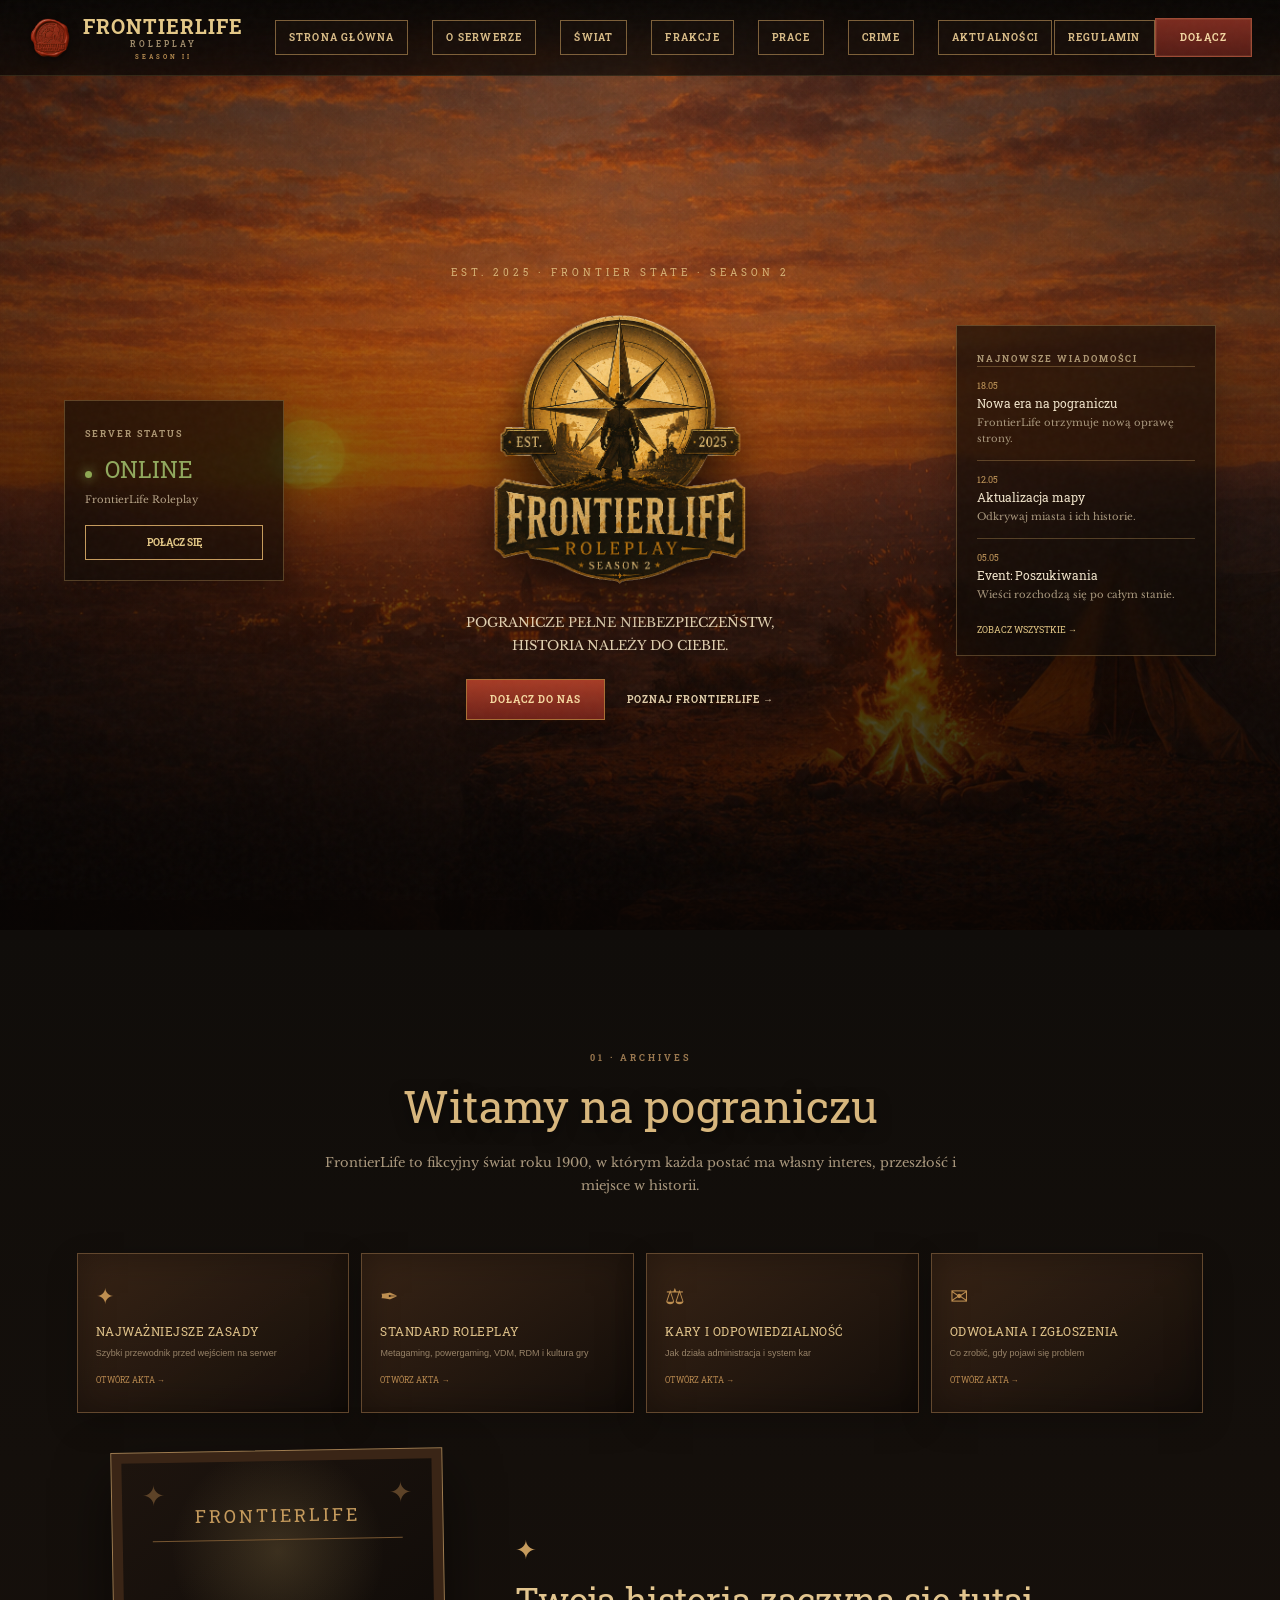
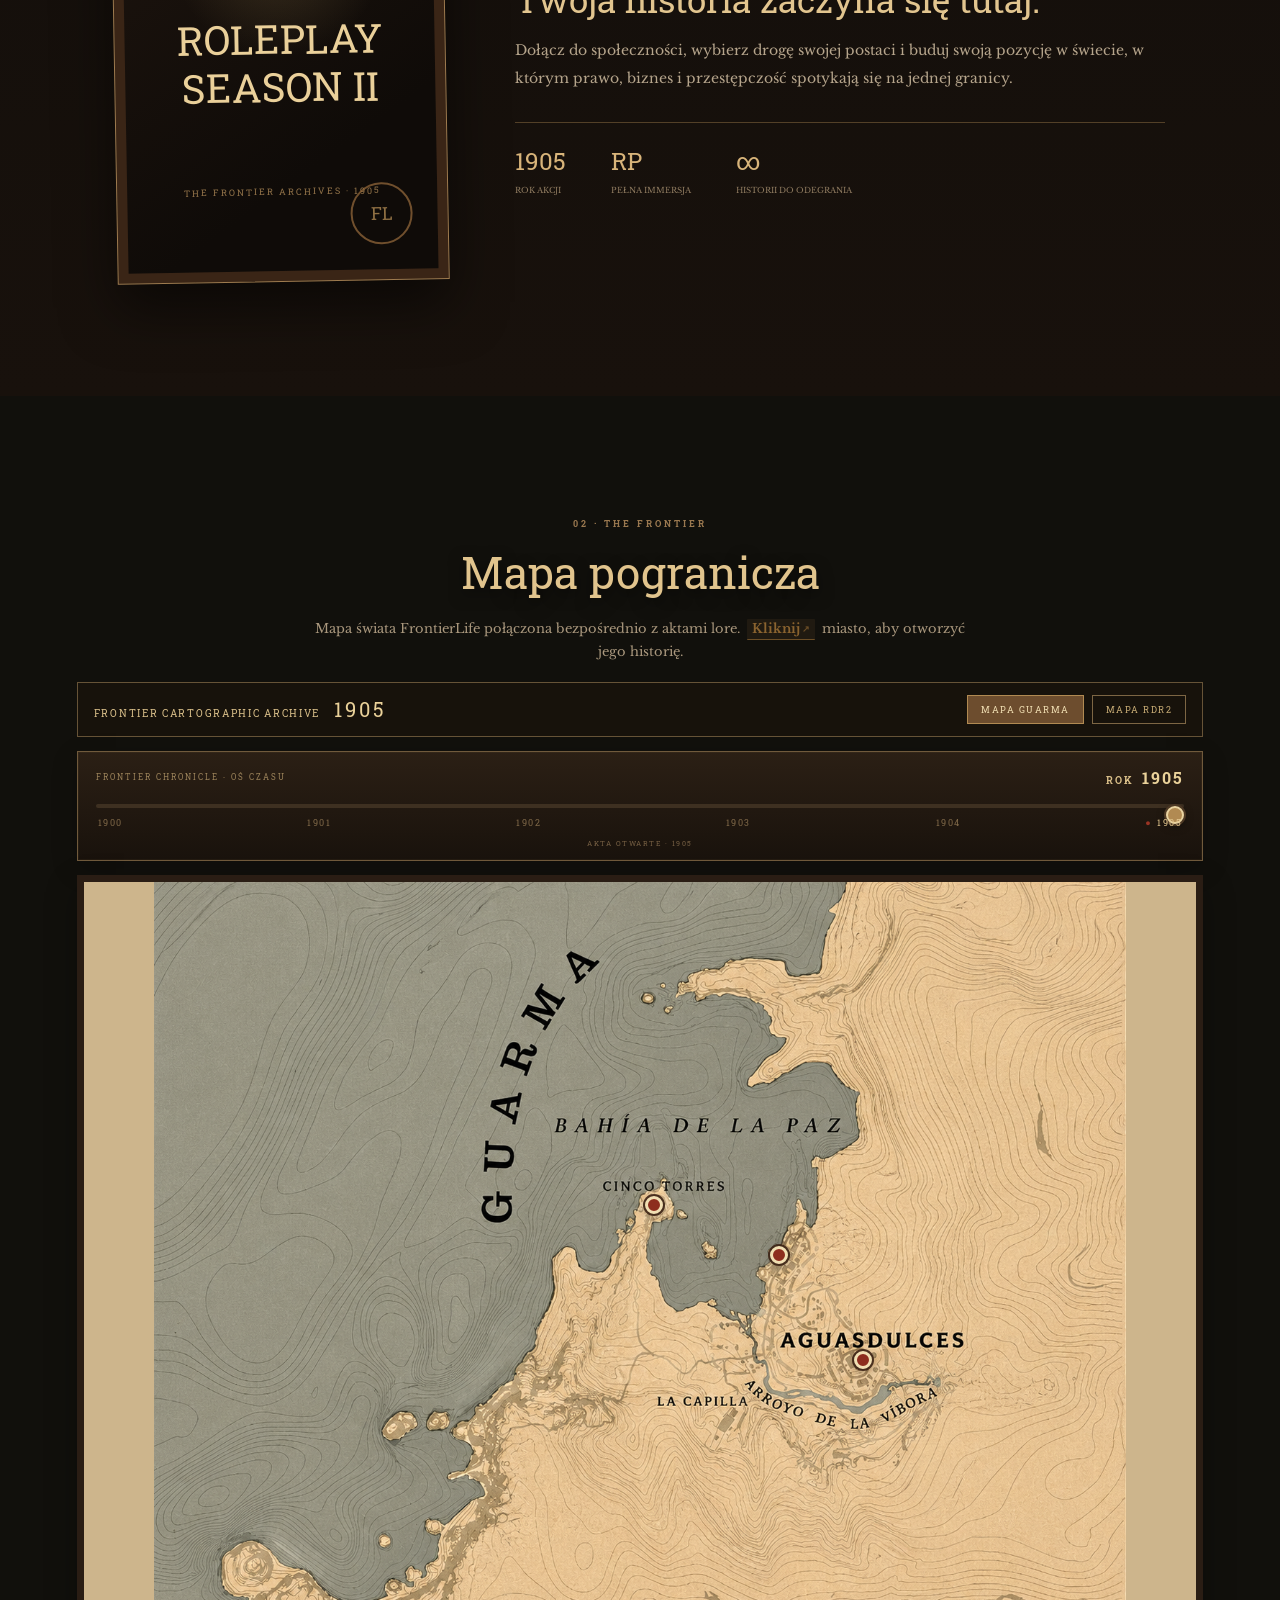
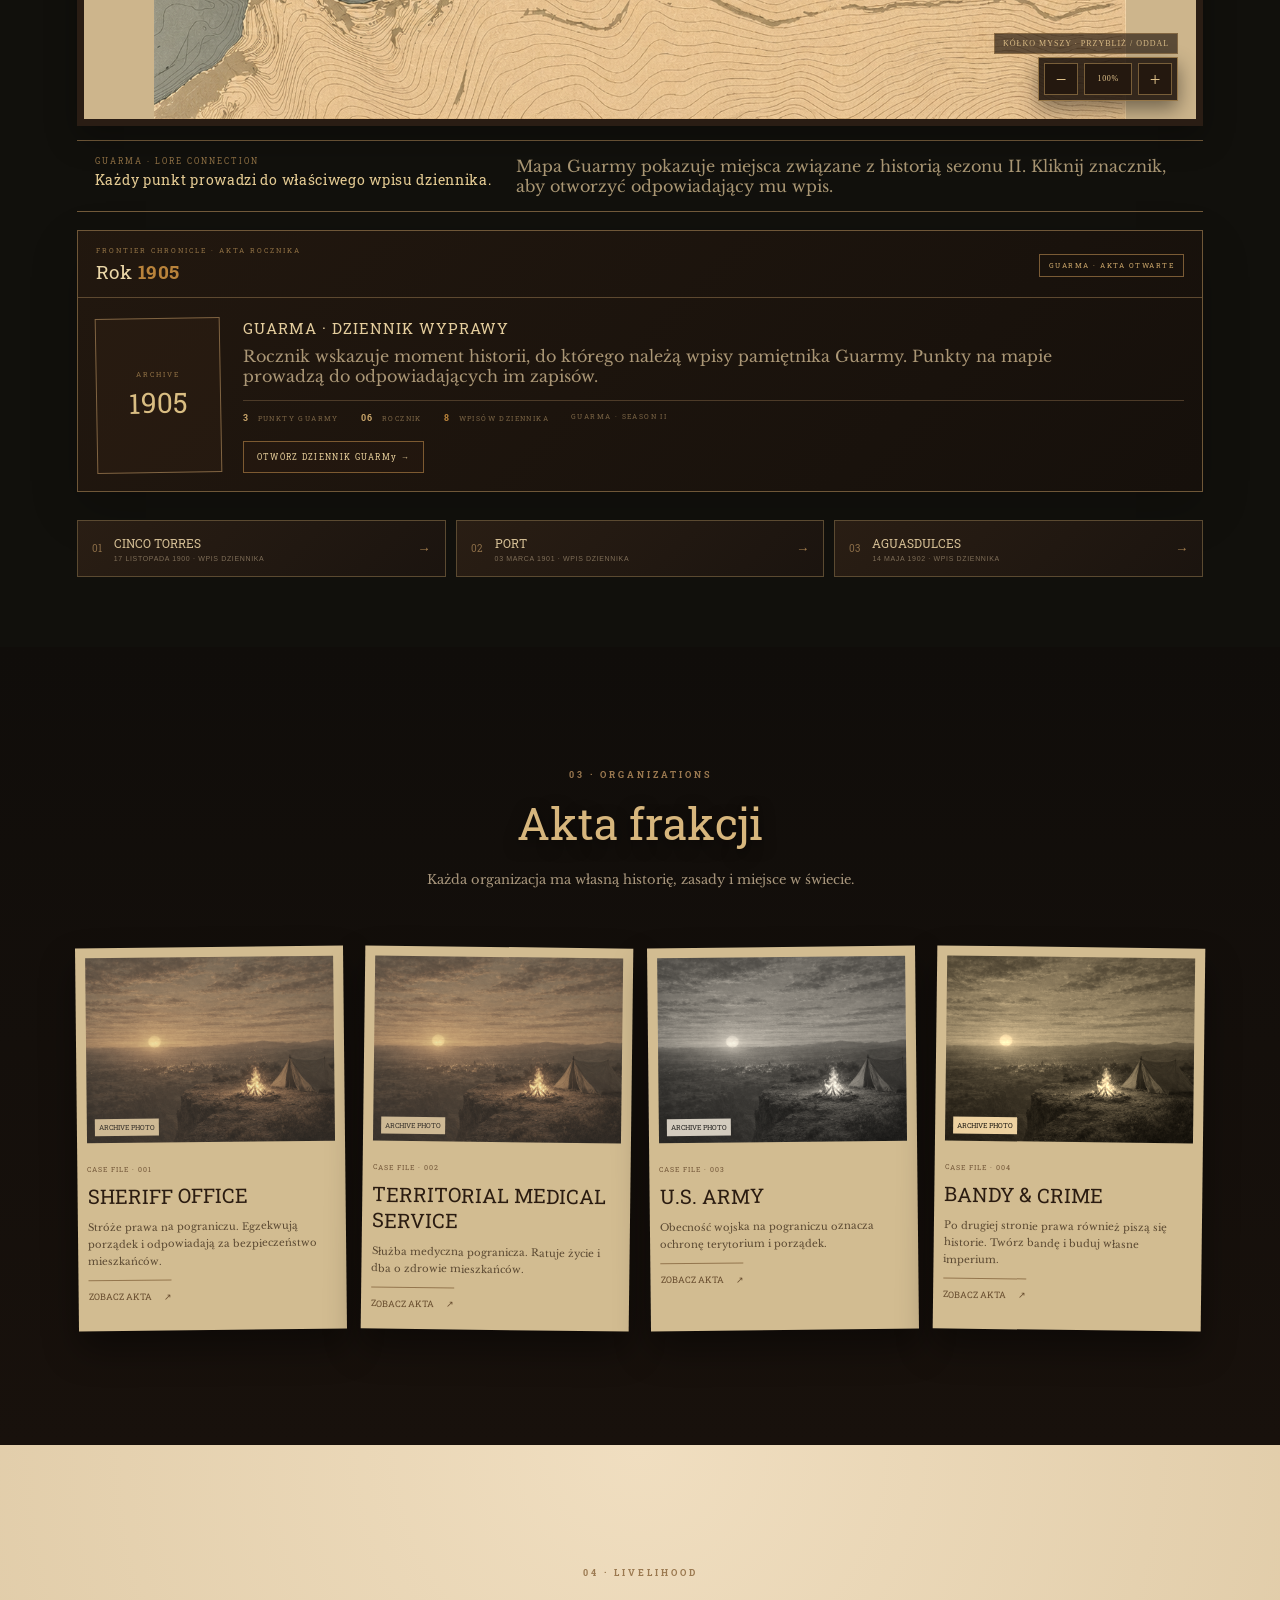
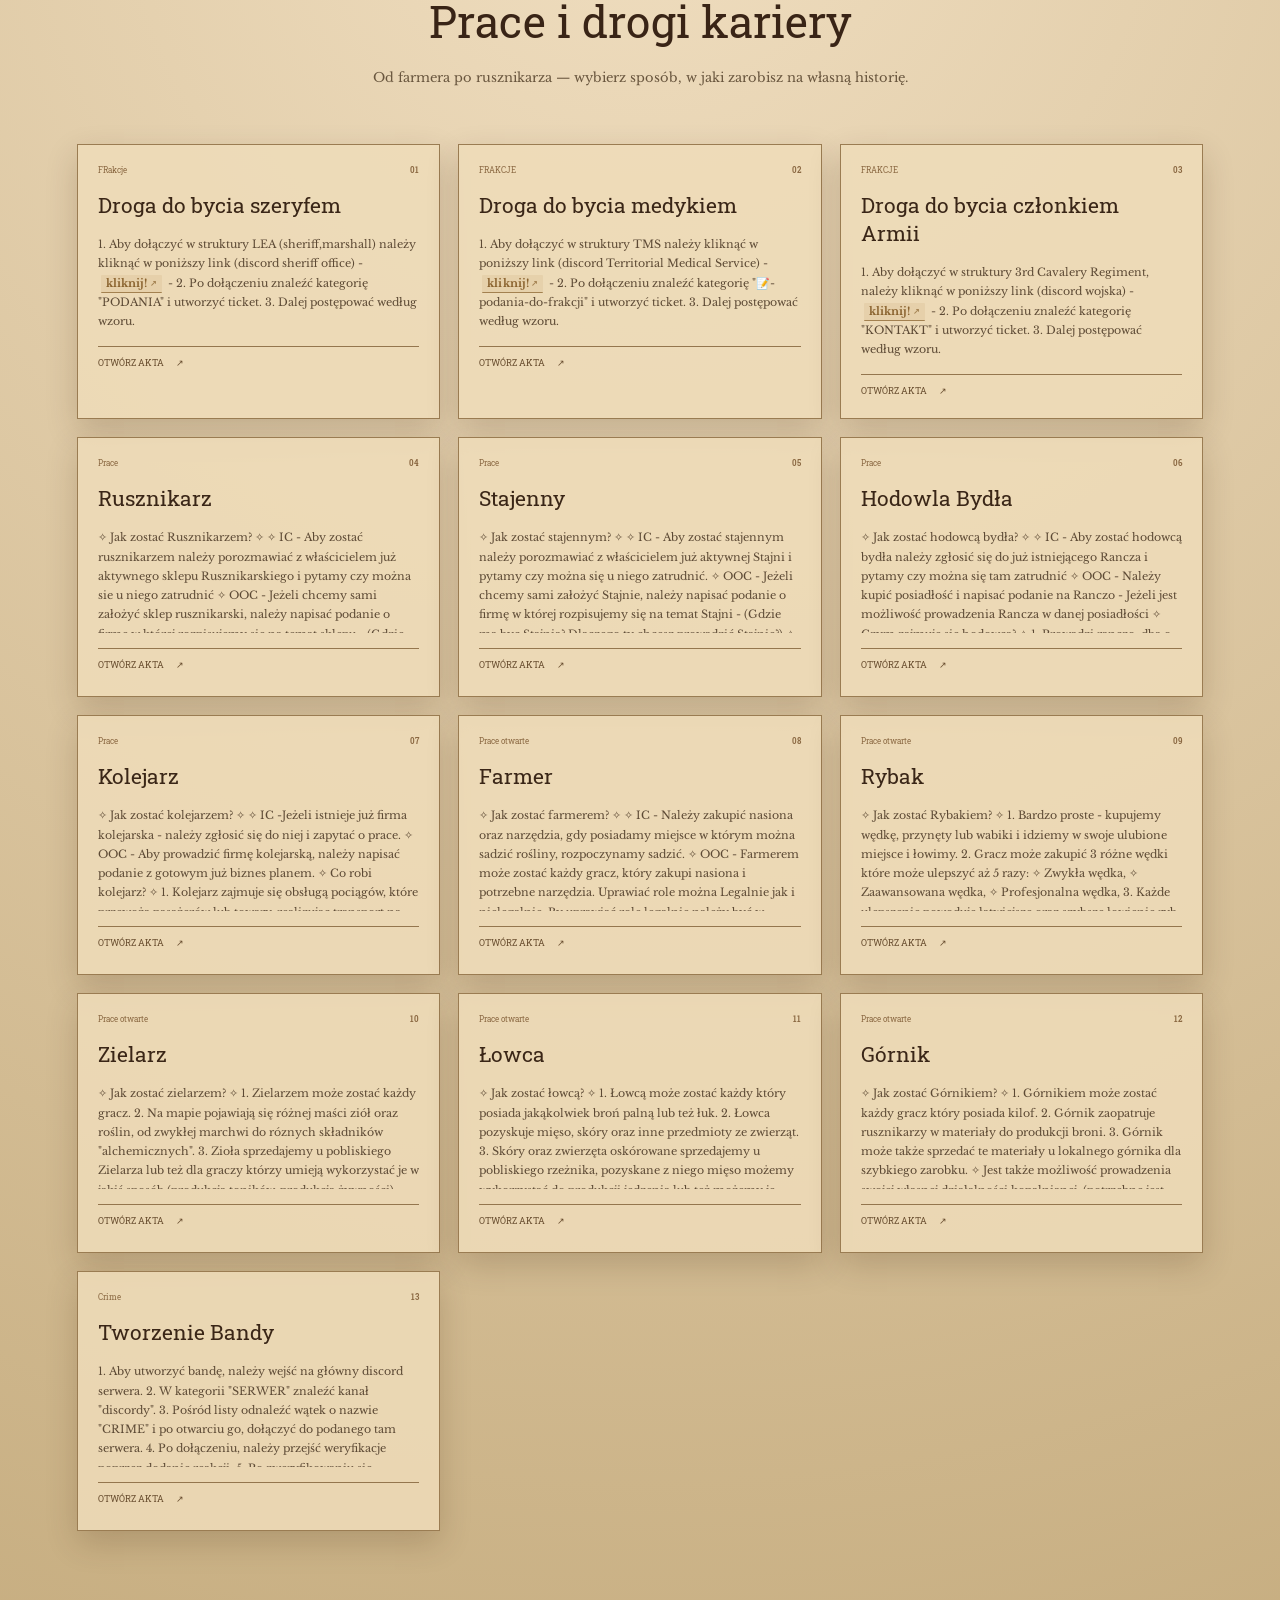
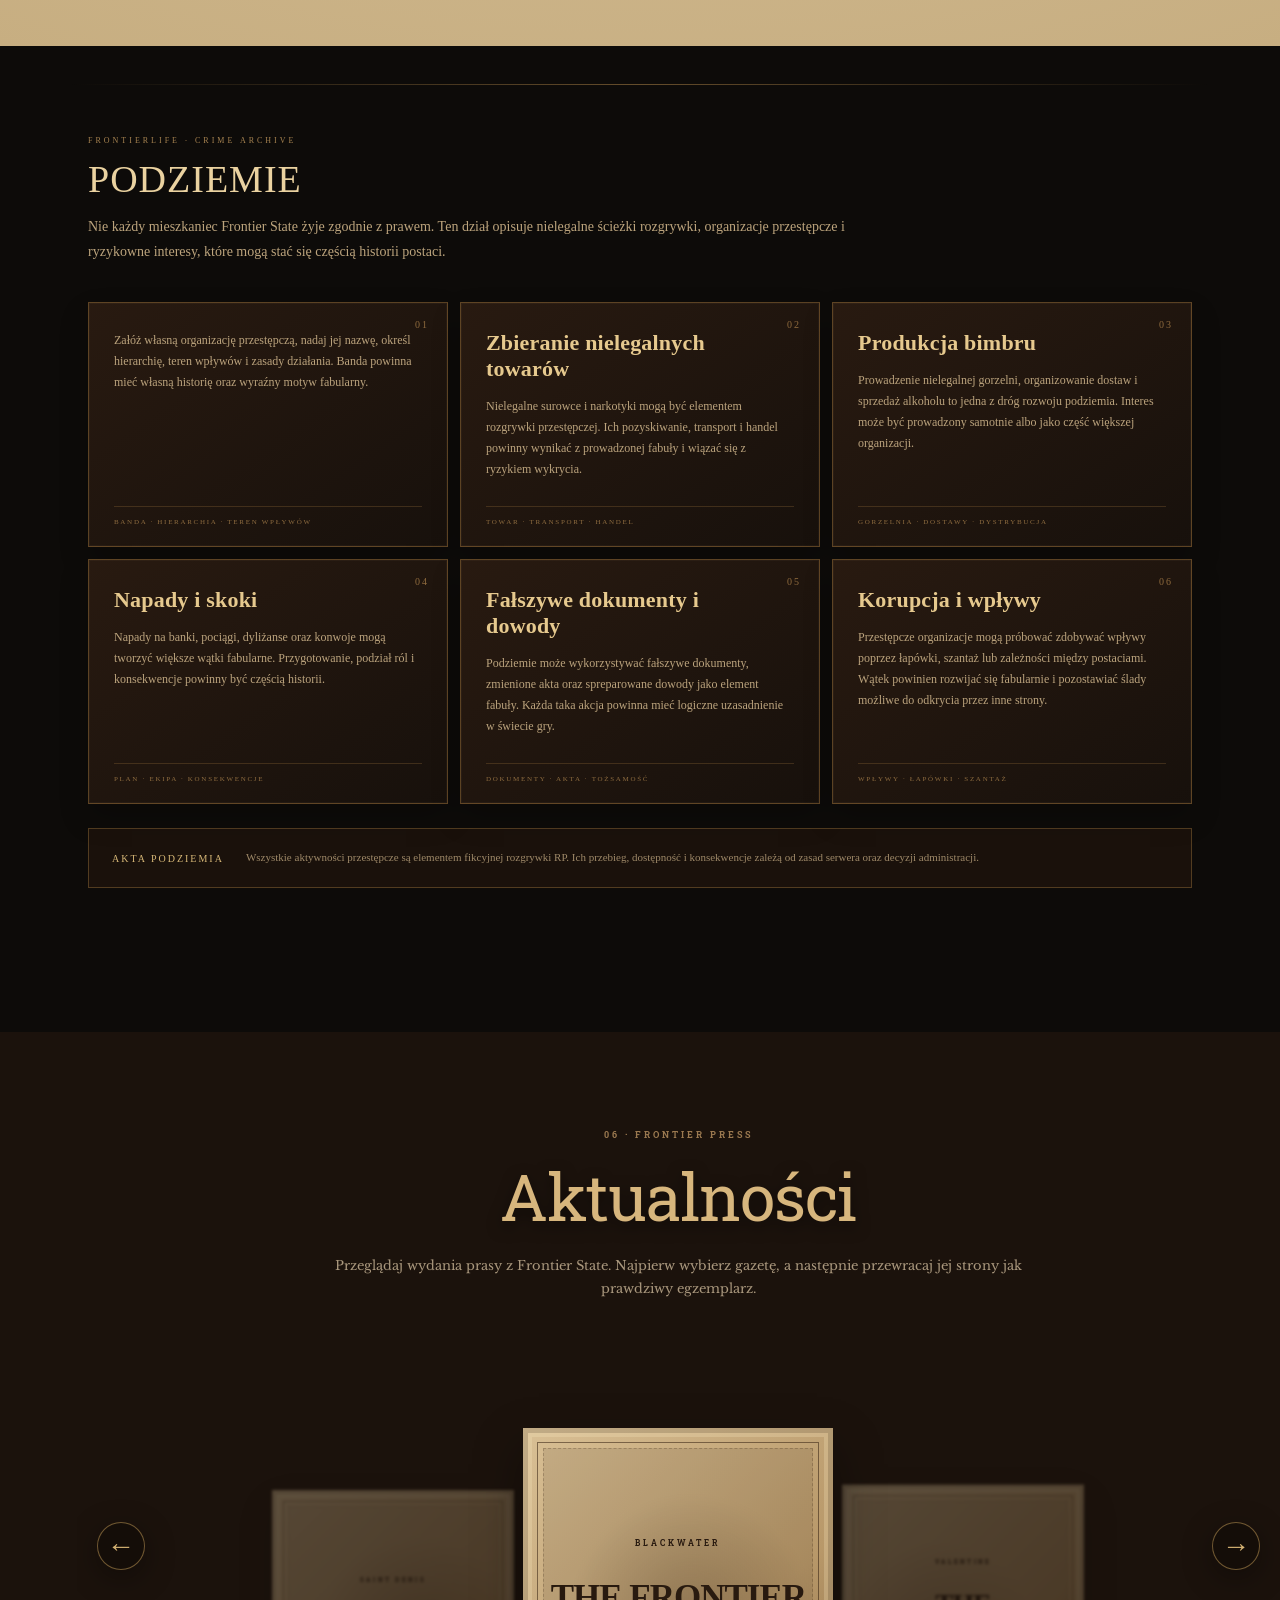
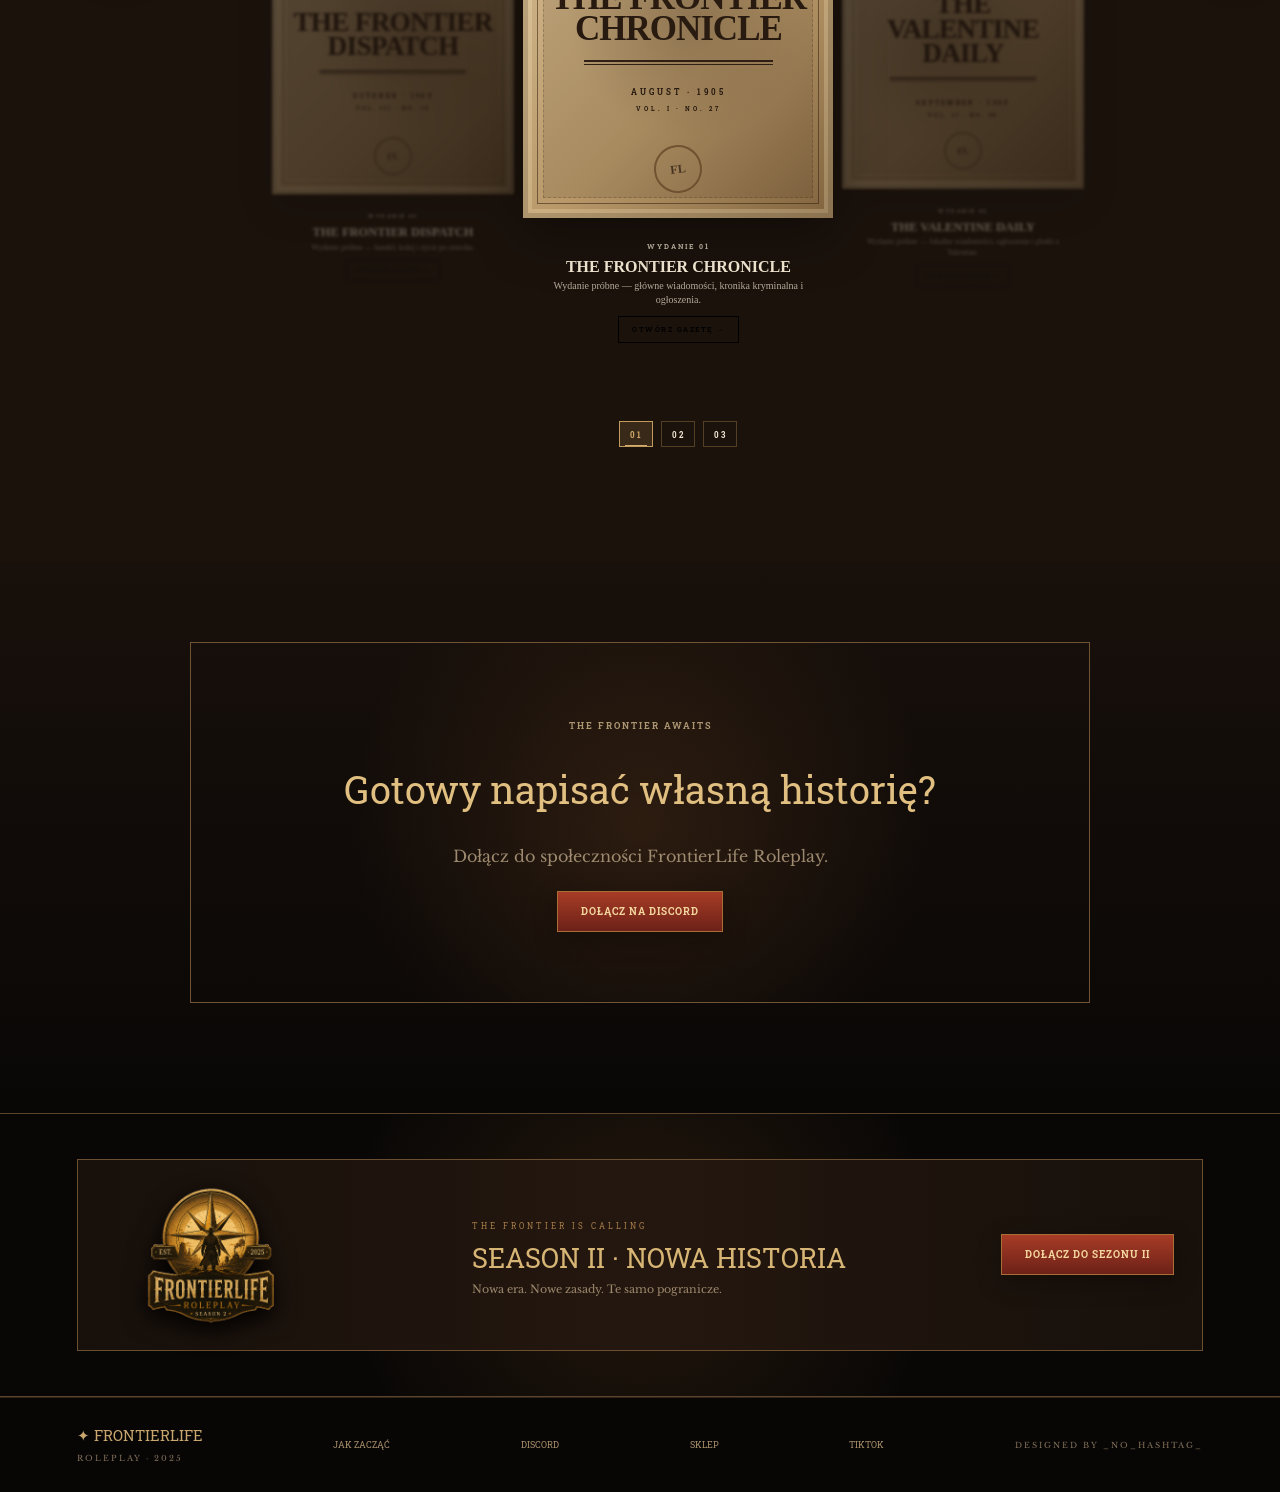
==== commit cbba8f2e: "Add files via upload" ====
--- a/index.html
+++ b/index.html
@@ -27,6 +27,7 @@
       <a href="#works">PRACE</a>
       <a href="#crime-section">CRIME</a>
       <a href="#news">AKTUALNOŚCI</a></nav>
+    <button class="nav-rules" id="openRules" type="button">REGULAMIN</button>
     <a class="nav-cta" href="https://discord.gg/bXz6gUeYFq" target="_blank" rel="noopener">DOŁĄCZ</a>
   </header>
 
@@ -1186,7 +1187,6 @@
     </div>
   </div>
 
-  <button class="floating-rules" id="openRules">📜 <span>REGULAMIN</span></button>
   <audio id="doorSound" src="saloon_doors.mp3" preload="auto"></audio>
   <audio id="bgMusic" src="western.mp3" preload="auto" loop></audio>
   <script src="newspapers.js"></script>
--- a/styles.css
+++ b/styles.css
@@ -144,6 +144,25 @@
 }
 
 .site-nav nav a,
+
+.nav-rules {
+  appearance: none;
+  border: 1px solid rgba(198,155,93,.58);
+  background: rgba(24,16,10,.72);
+  color: #d9bc87;
+  padding: 10px 13px;
+  white-space: nowrap;
+  cursor: pointer;
+  font: 700 10px var(--display);
+  letter-spacing: 1.2px;
+  transition: background .2s ease, border-color .2s ease, color .2s ease;
+}
+.nav-rules:hover, .nav-rules:focus-visible {
+  background: #382416;
+  border-color: #d0a76a;
+  color: #f0d6a1;
+}
+
 .nav-cta {
   font: 10px var(--display);
   letter-spacing: 1.4px;
@@ -168,7 +187,7 @@
 .hero {
   min-height: 930px;
   position: relative;
-  background: url("start.jpg") center 28%/cover no-repeat;
+  background: url("start.jpg") center 28%/130% auto no-repeat;
   display: flex;
   align-items: flex-end;
   padding: 120px 5vw 70px;
@@ -1986,20 +2005,20 @@
 
 .rule-copy {
   font-family: "Roboto Slab", Georgia, serif !important;
-  font-size: 11.5px !important;
-  line-height: 1.65 !important;
+  font-size: 14px !important;
+  line-height: 1.72 !important;
   color: #4d3926 !important;
 }
 
 .rule-copy p {
   display: block !important;
-  margin: 0 0 9px !important;
+  margin: 0 0 11px !important;
   padding: 0 !important;
   white-space: normal !important;
 }
 
 .rule-copy .rule-item {
-  margin-bottom: 8px !important;
+  margin-bottom: 10px !important;
 }
 
 .rule-copy .rule-number {
@@ -5966,3 +5985,9 @@
 @media(max-width:900px){
   #mapLoreGrid.guarma-lore-grid{grid-template-columns:1fr;}
 }
+
+@media (max-width: 760px) {
+  .hero { background-size: auto 130%; background-position: center 28%; }
+  .nav-rules { padding: 8px 9px; font-size: 9px; }
+  .rule-copy { font-size: 12.5px !important; }
+}
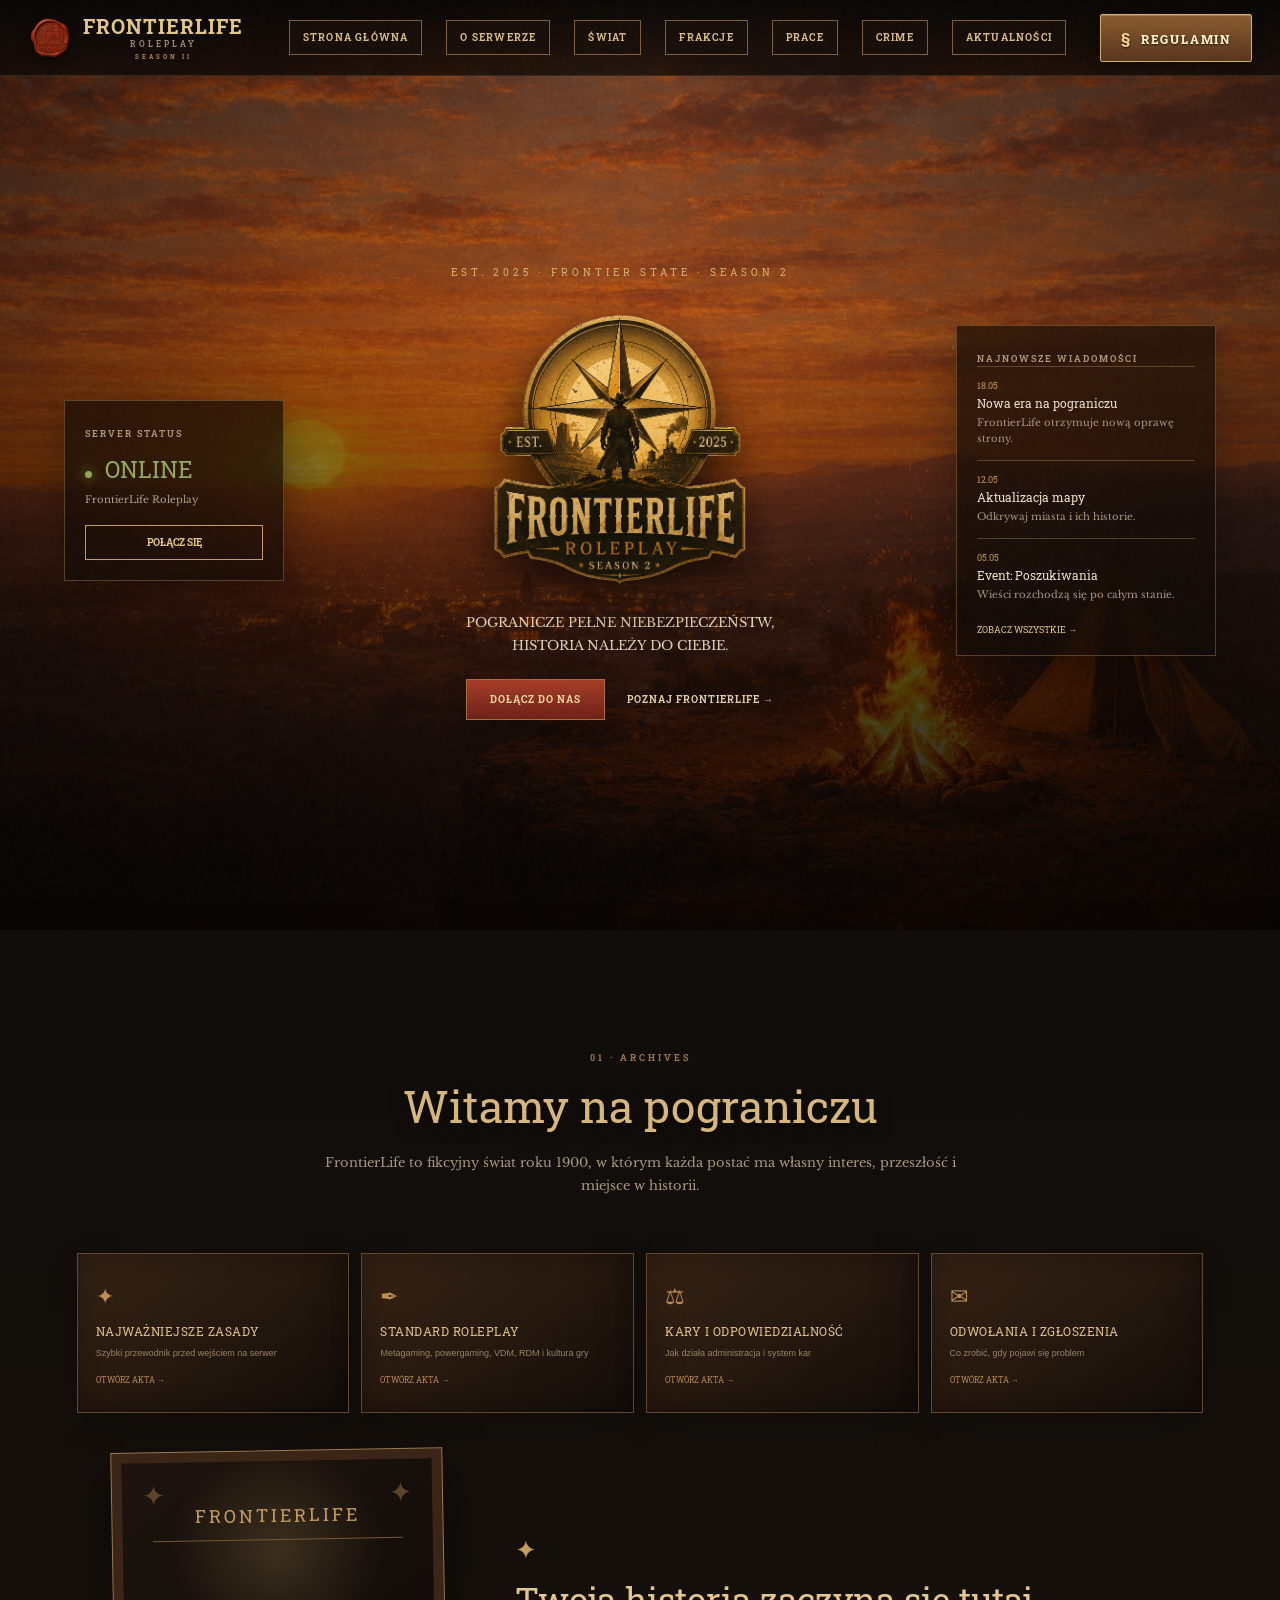
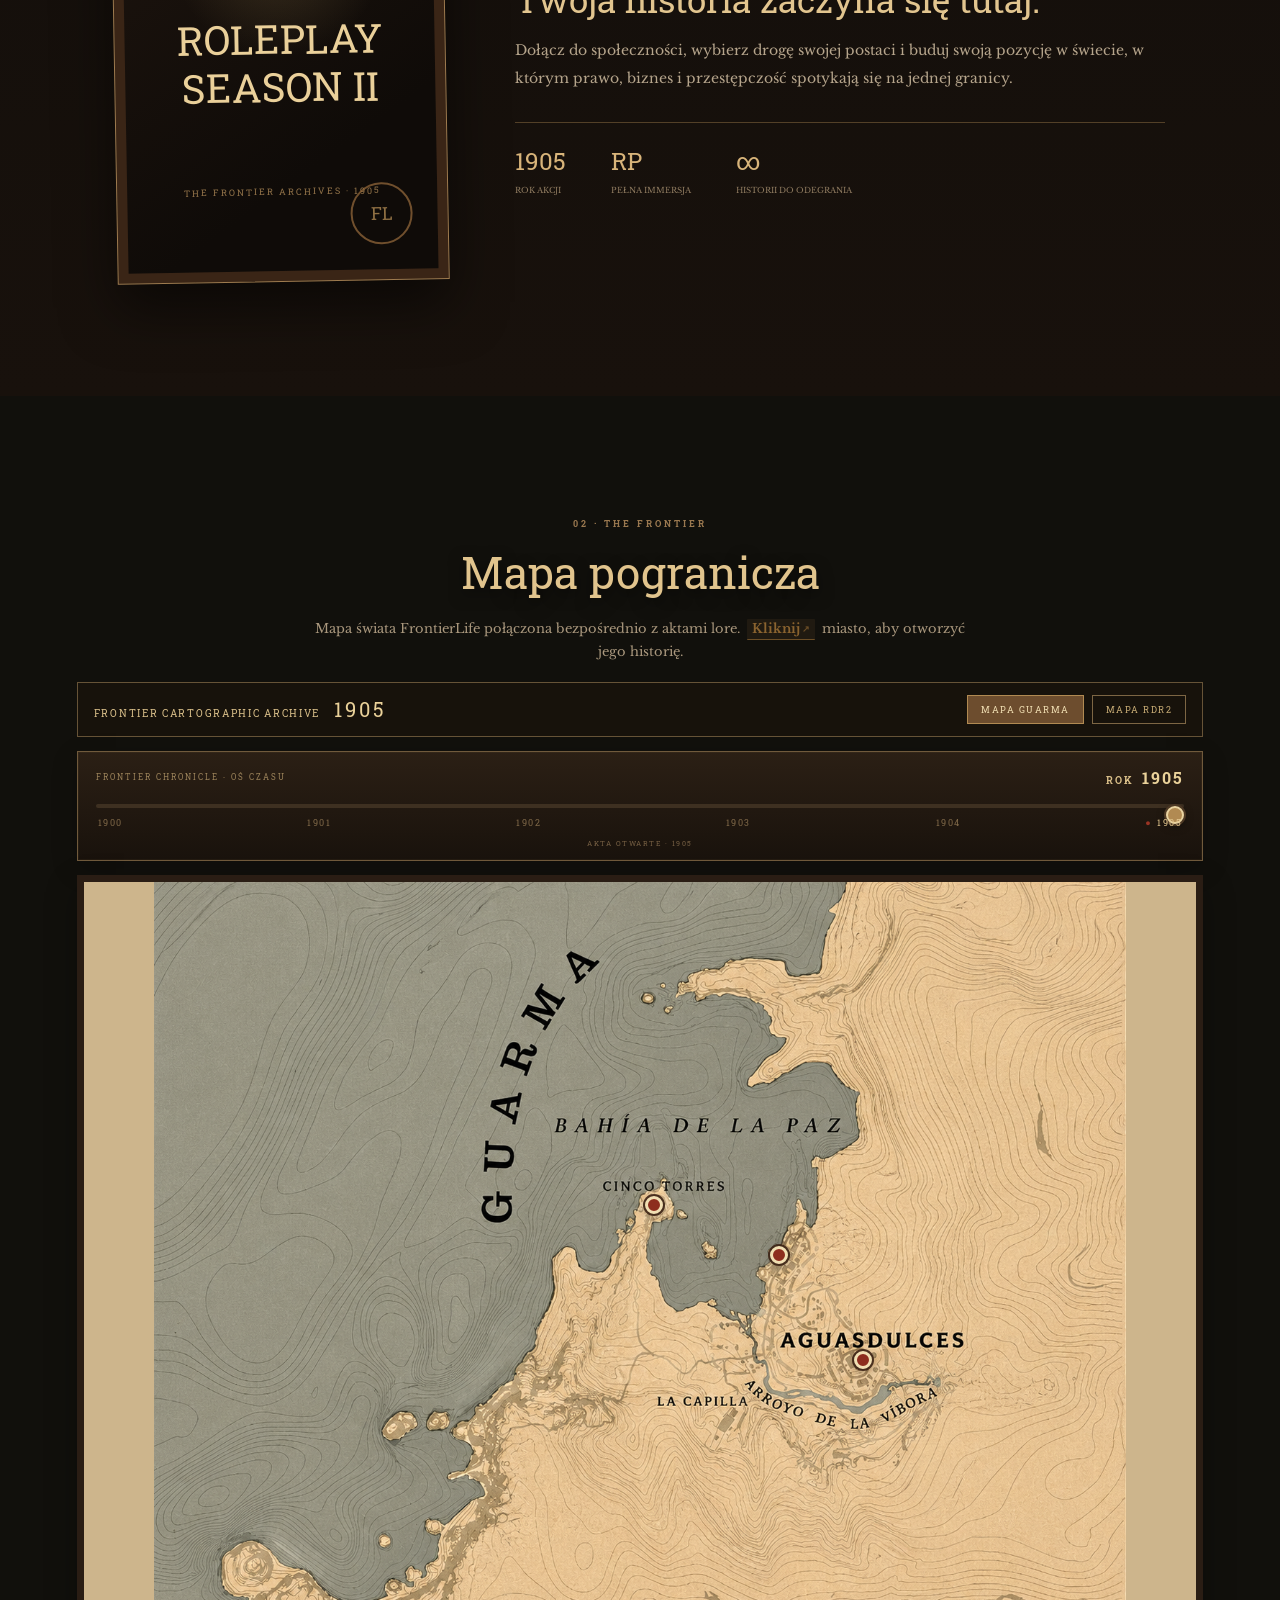
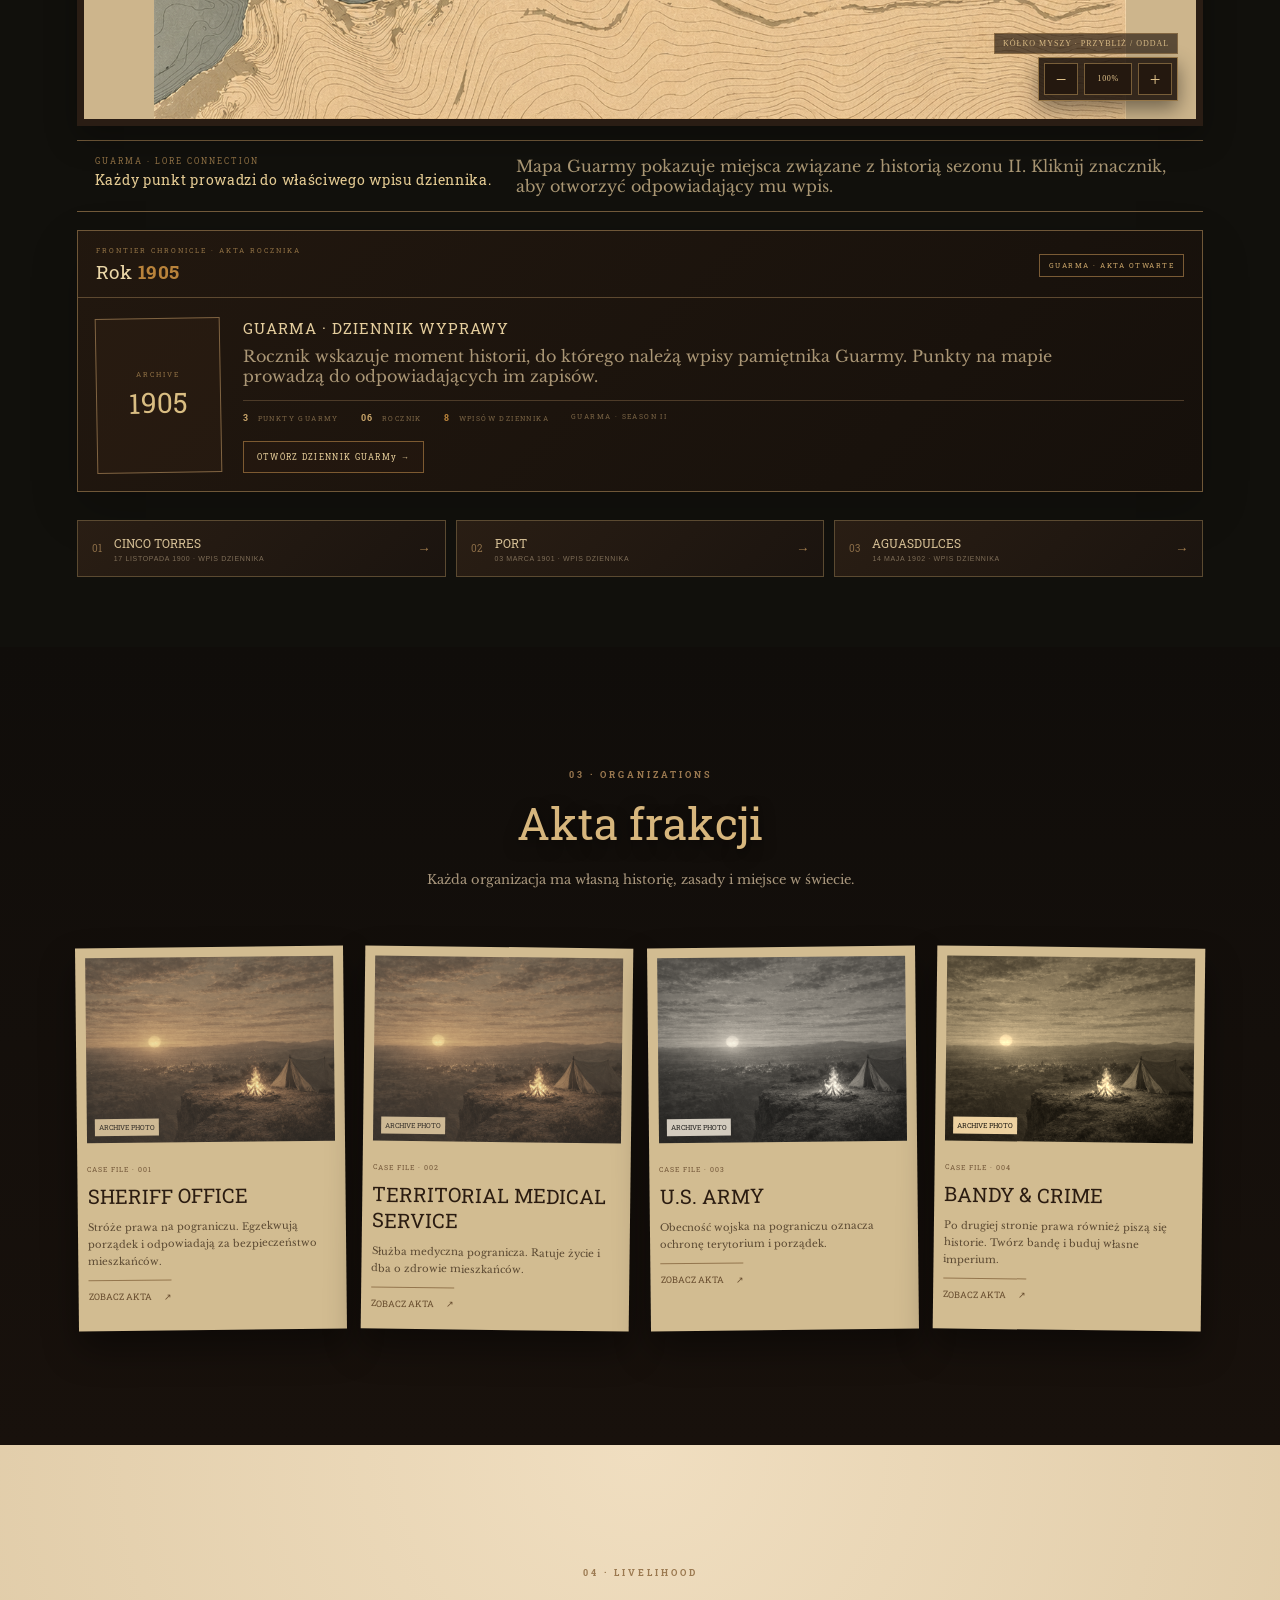
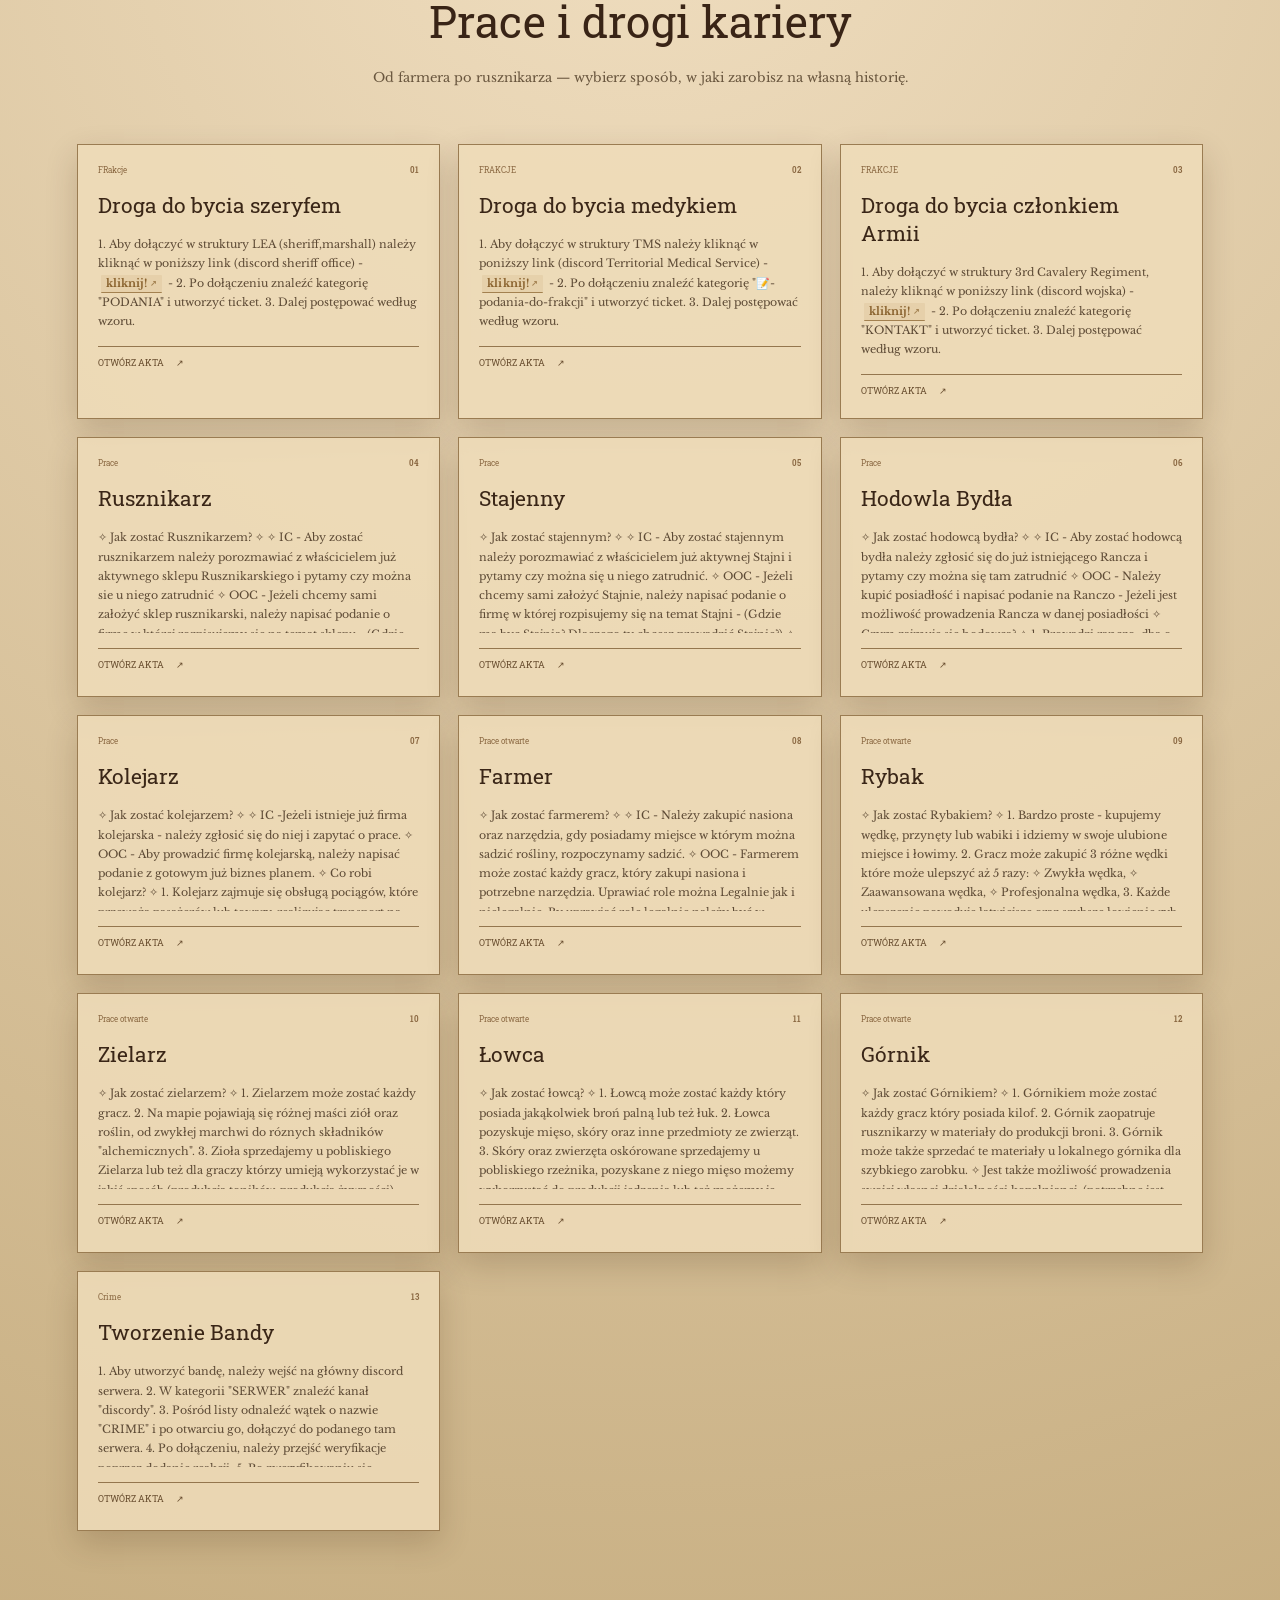
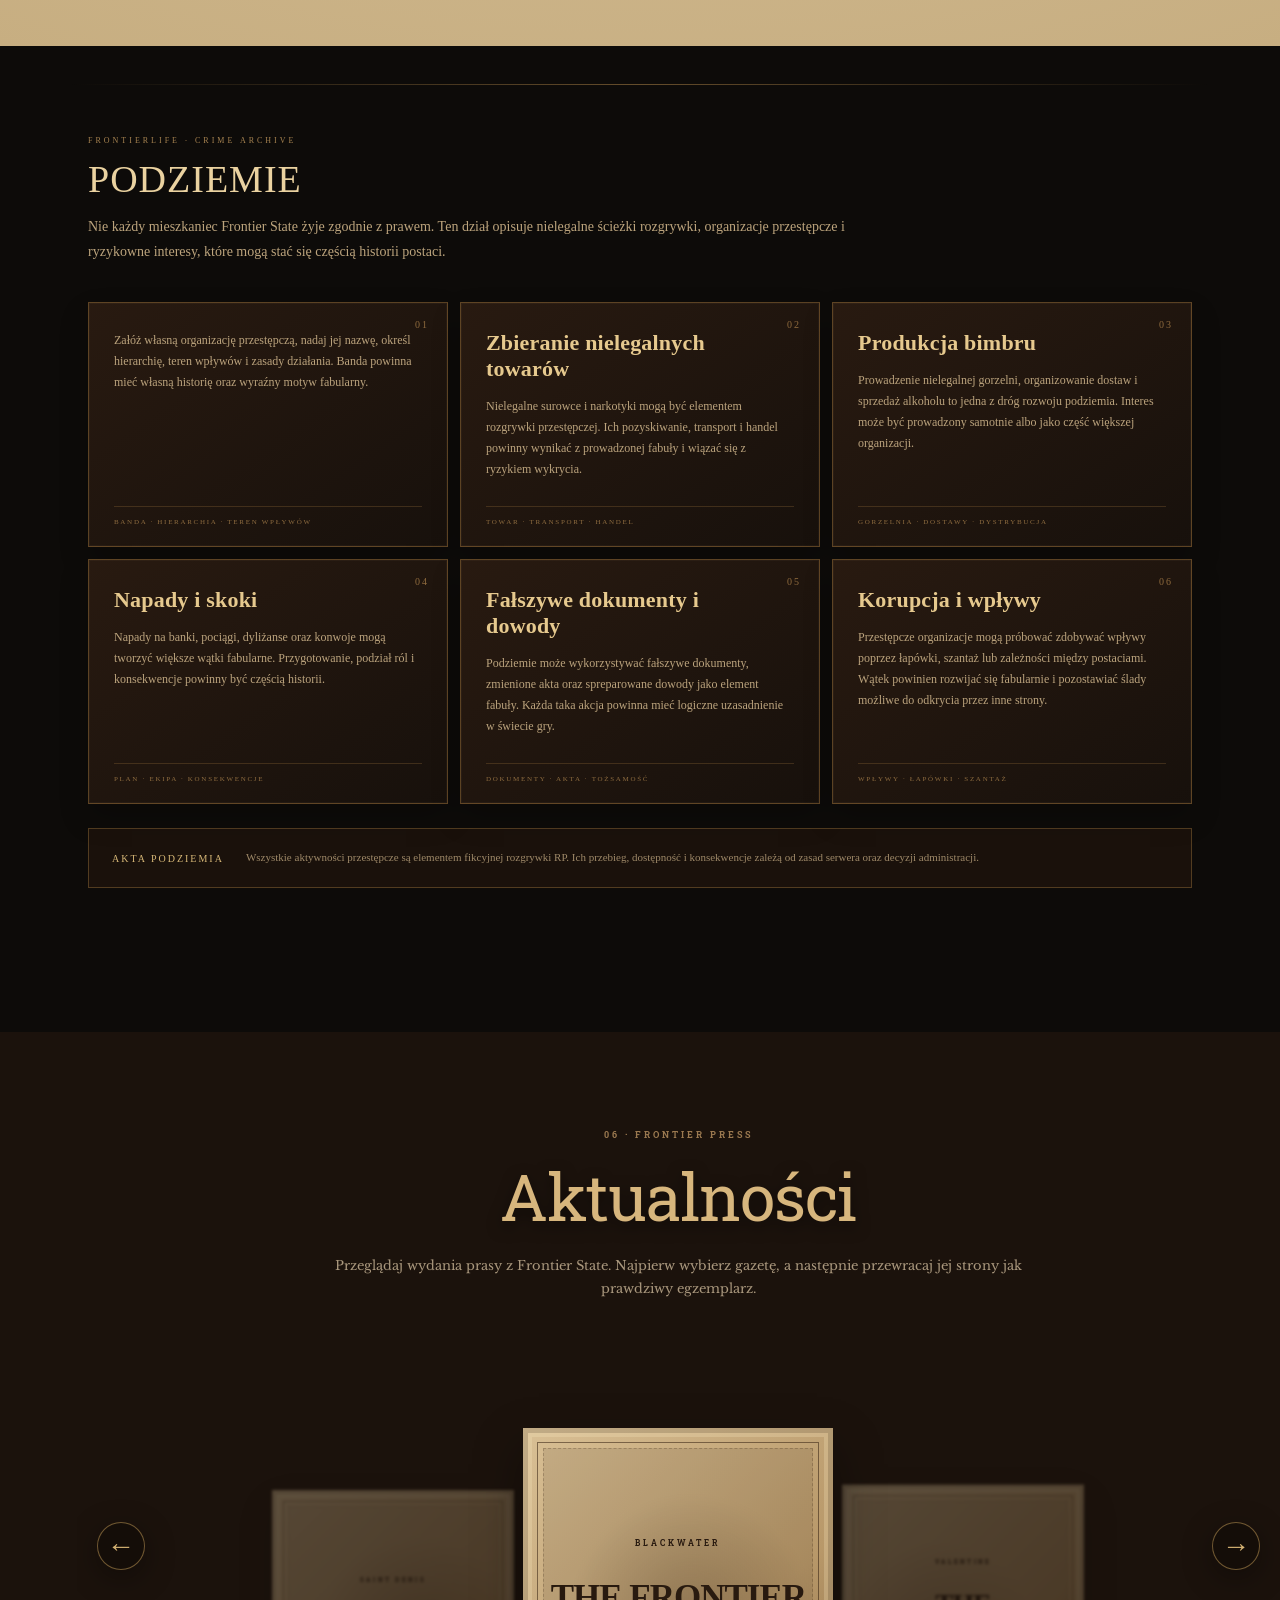
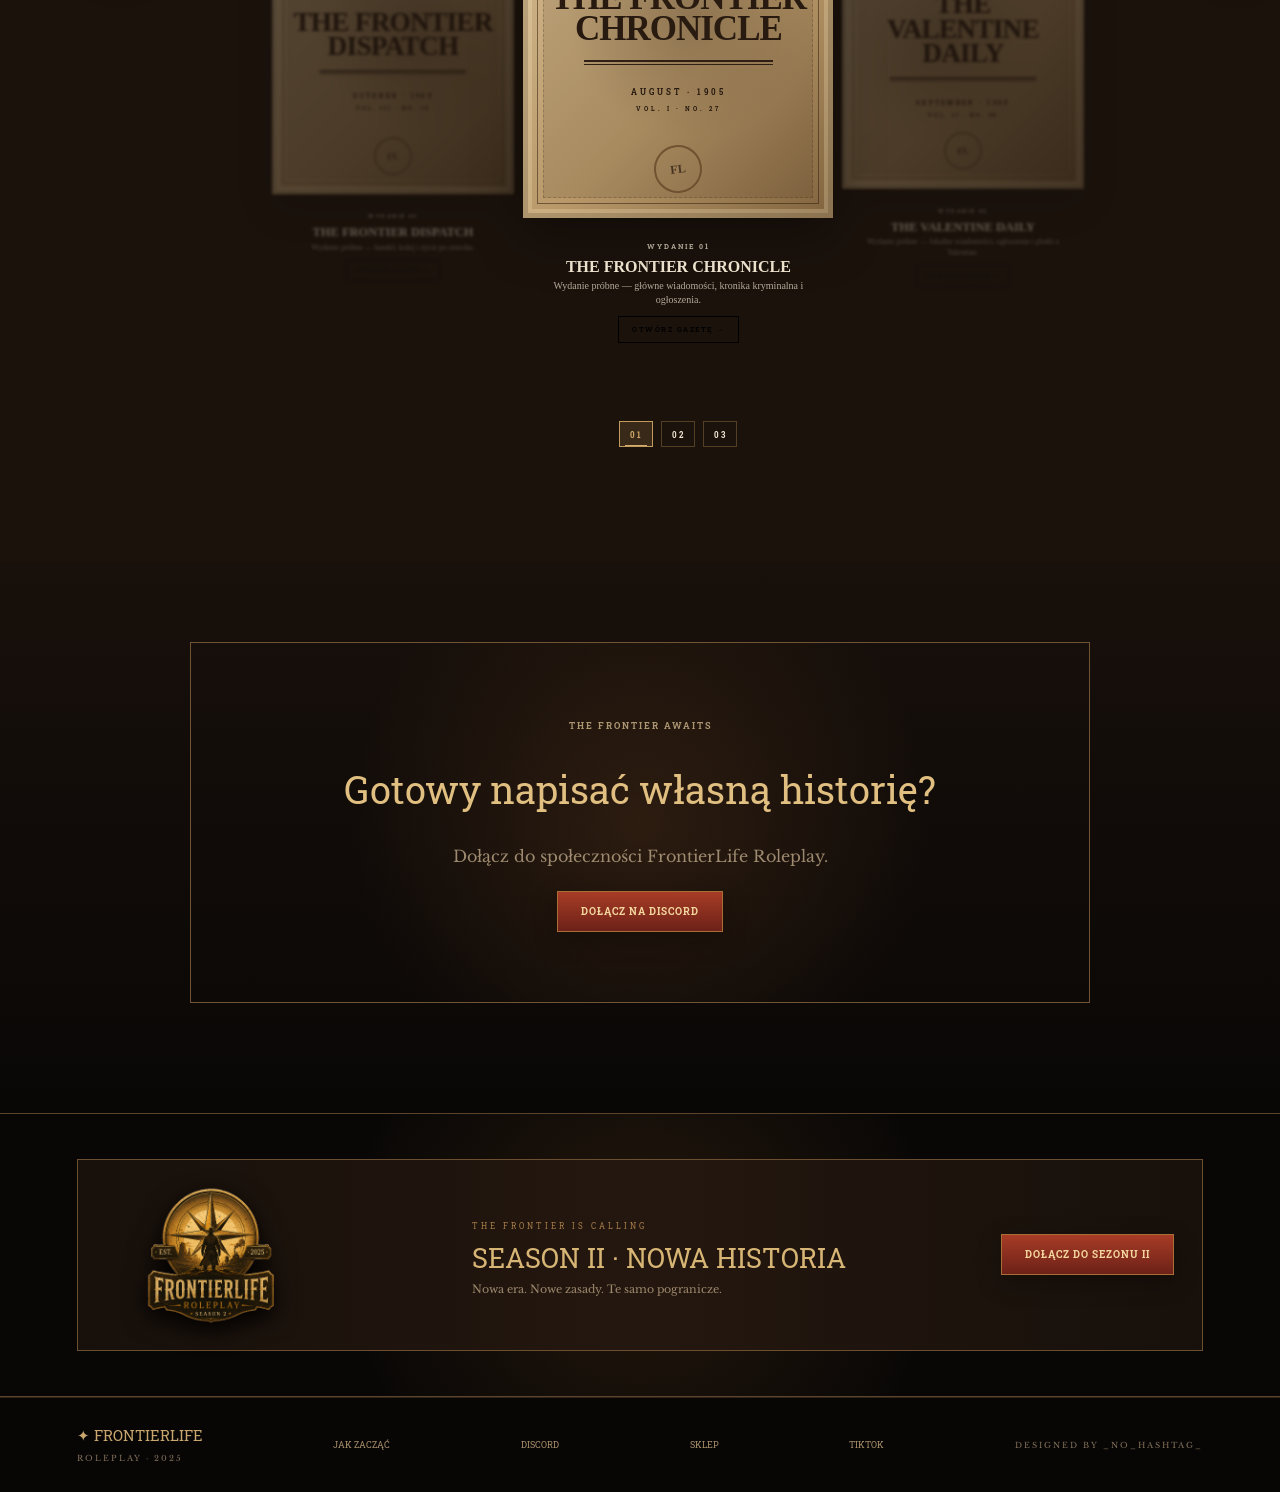
==== commit 0be32b12: "Add files via upload" ====
--- a/index.html
+++ b/index.html
@@ -28,7 +28,6 @@
       <a href="#crime-section">CRIME</a>
       <a href="#news">AKTUALNOŚCI</a></nav>
     <button class="nav-rules" id="openRules" type="button">REGULAMIN</button>
-    <a class="nav-cta" href="https://discord.gg/bXz6gUeYFq" target="_blank" rel="noopener">DOŁĄCZ</a>
   </header>
 
   <main id="home">
@@ -649,10 +648,10 @@
       <button class="modal-close" data-close>×</button>
       <aside class="book-index">
         <div class="book-brand">
-        <span class="brand-name">FRONTIERLIFE</span>
-        <span class="brand-season">SEZON II</span>
-        <span class="brand-roleplay">ROLEPLAY</span>
-    </div>
+          <span class="brand-name">FrontierLife</span>
+          <span class="brand-roleplay">Roleplay</span>
+          <span class="brand-season">Sezon II</span>
+        </div>
         <div class="book-title">REGULAMIN</div>
         <span class="index-label">SPIS TREŚCI</span>
         <div class="rule-tabs">
--- a/styles.css
+++ b/styles.css
@@ -5991,3 +5991,76 @@
   .nav-rules { padding: 8px 9px; font-size: 9px; }
   .rule-copy { font-size: 12.5px !important; }
 }
+
+
+/* V27 — wyraźny przycisk regulaminu w górnej nawigacji */
+.site-nav .nav-rules {
+  position: relative;
+  flex: 0 0 auto;
+  margin-left: 18px;
+  padding: 13px 20px;
+  min-height: 44px;
+  border: 1px solid #d2ad70;
+  border-radius: 2px;
+  background: linear-gradient(180deg, #8a5b2e 0%, #59351d 100%);
+  color: #fff0c9;
+  box-shadow: 0 0 0 1px rgba(20, 11, 5, .8), inset 0 1px 0 rgba(255, 229, 177, .25), 0 3px 12px rgba(0, 0, 0, .3);
+  font-size: 12px;
+  font-weight: 800;
+  letter-spacing: 1.8px;
+  text-shadow: 0 1px 2px rgba(0, 0, 0, .7);
+}
+.site-nav .nav-rules::before {
+  content: "§";
+  margin-right: 9px;
+  color: #f1cf8e;
+  font-size: 15px;
+}
+.site-nav .nav-rules:hover,
+.site-nav .nav-rules:focus-visible {
+  background: linear-gradient(180deg, #a06e3b 0%, #704323 100%);
+  border-color: #f0d49a;
+  color: #fff8e7;
+  transform: translateY(-1px);
+  box-shadow: 0 0 0 1px rgba(20, 11, 5, .8), 0 0 16px rgba(210, 166, 96, .24);
+}
+
+/* Regulamin: FrontierLife / Roleplay / Sezon II */
+.book-brand {
+  display: flex;
+  flex-direction: column;
+  align-items: flex-start;
+  text-align: left;
+  gap: 0;
+}
+.book-brand .brand-name {
+  margin: 0 !important;
+  font-size: 23px !important;
+  letter-spacing: 1px !important;
+  line-height: 1.05 !important;
+  text-transform: none;
+}
+.book-brand .brand-roleplay {
+  margin: 3px 0 0 1px !important;
+  font-size: 11px !important;
+  font-style: normal !important;
+  letter-spacing: 2.1px !important;
+  line-height: 1.1 !important;
+  text-transform: none !important;
+}
+.book-brand .brand-season {
+  margin: 5px 0 0 1px !important;
+  font-size: 8px !important;
+  letter-spacing: 2.8px !important;
+  line-height: 1.1 !important;
+  text-transform: uppercase !important;
+}
+@media (max-width: 760px) {
+  .site-nav .nav-rules {
+    margin-left: auto;
+    padding: 11px 13px;
+    min-height: 40px;
+    font-size: 10px;
+    letter-spacing: 1.2px;
+  }
+}
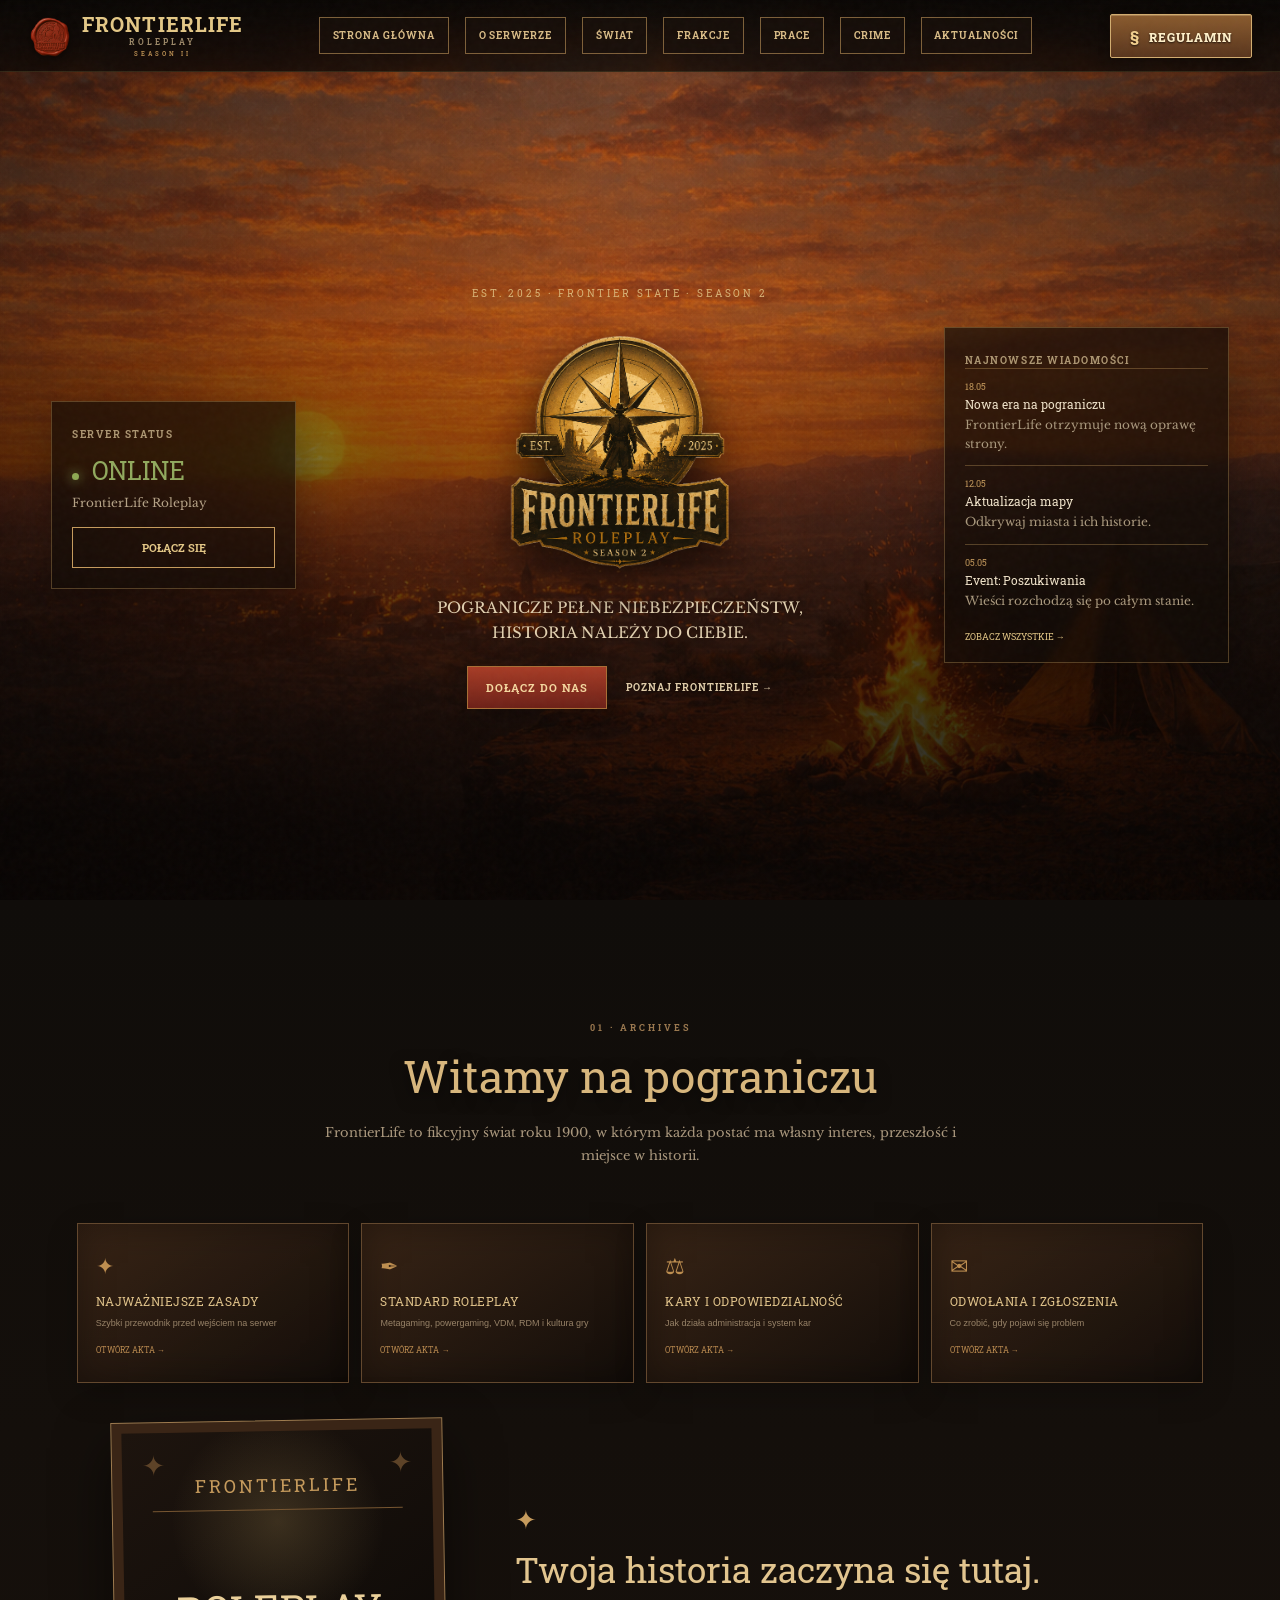
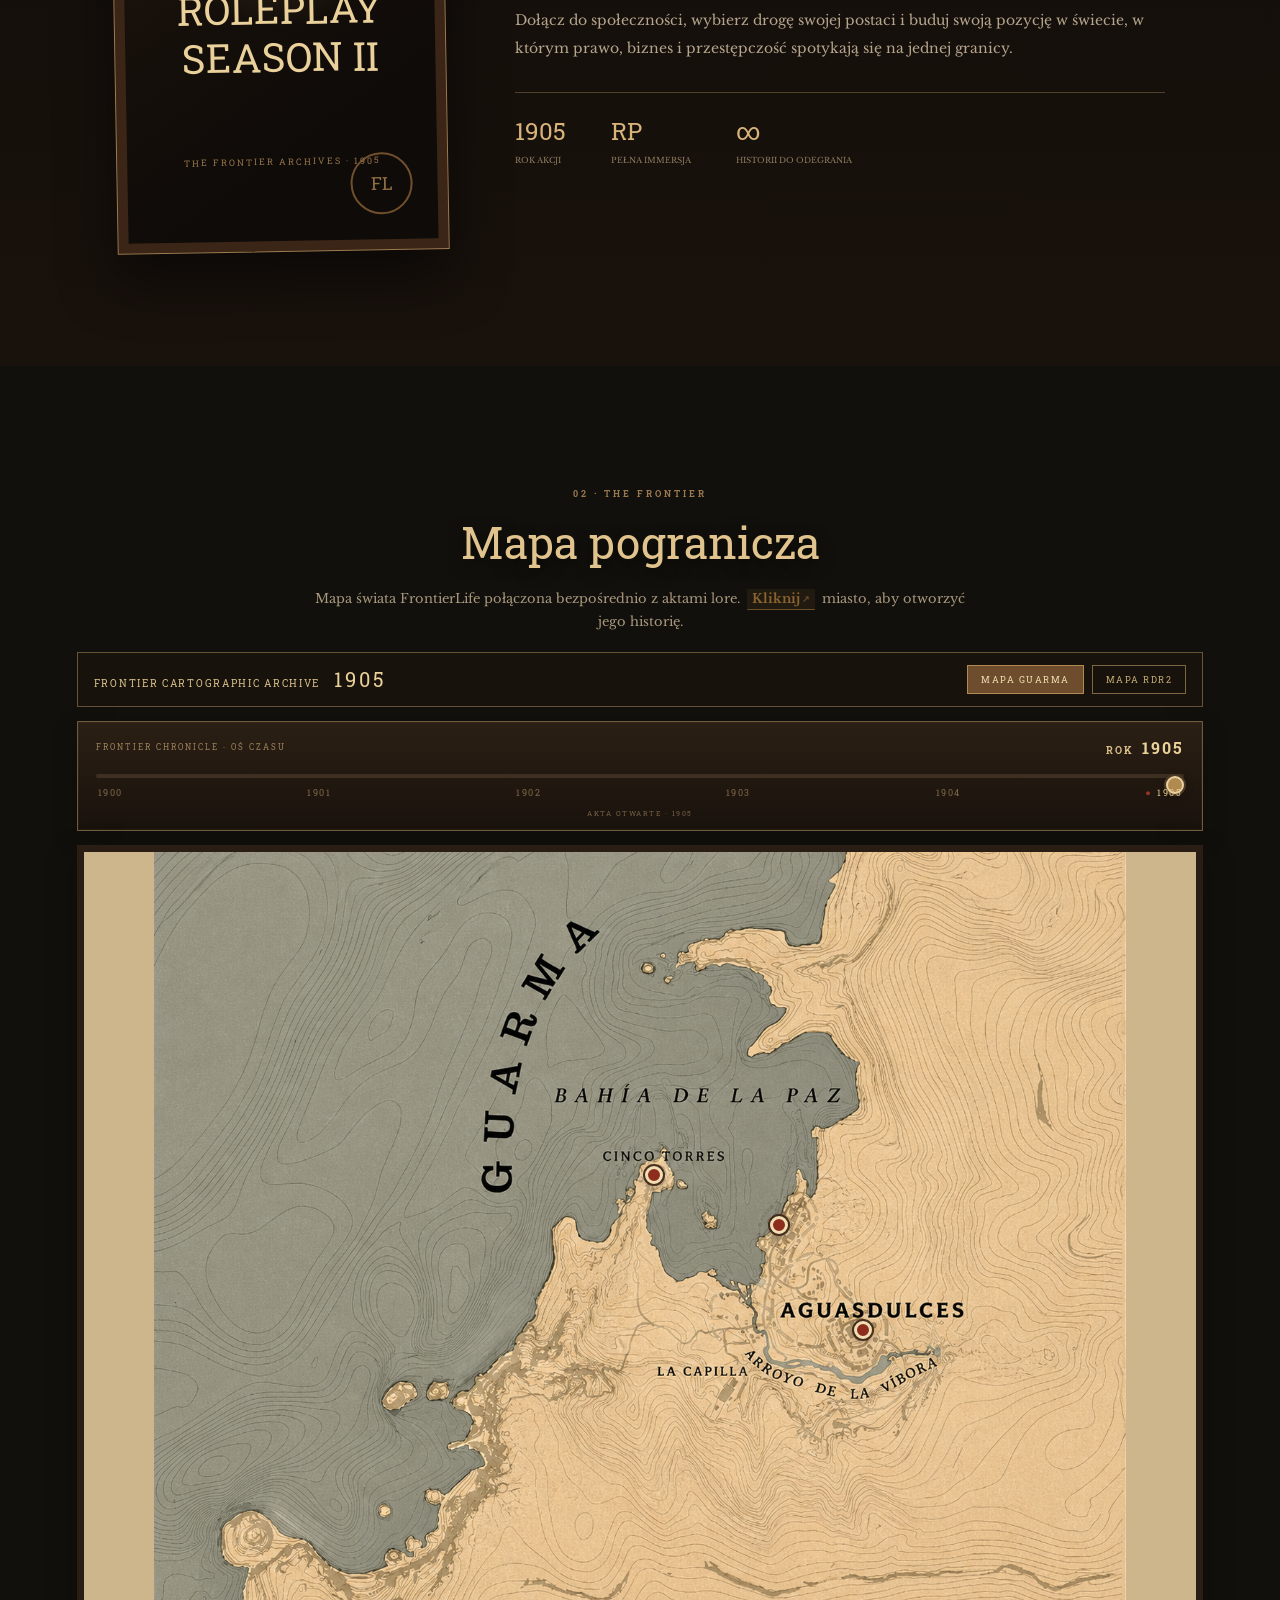
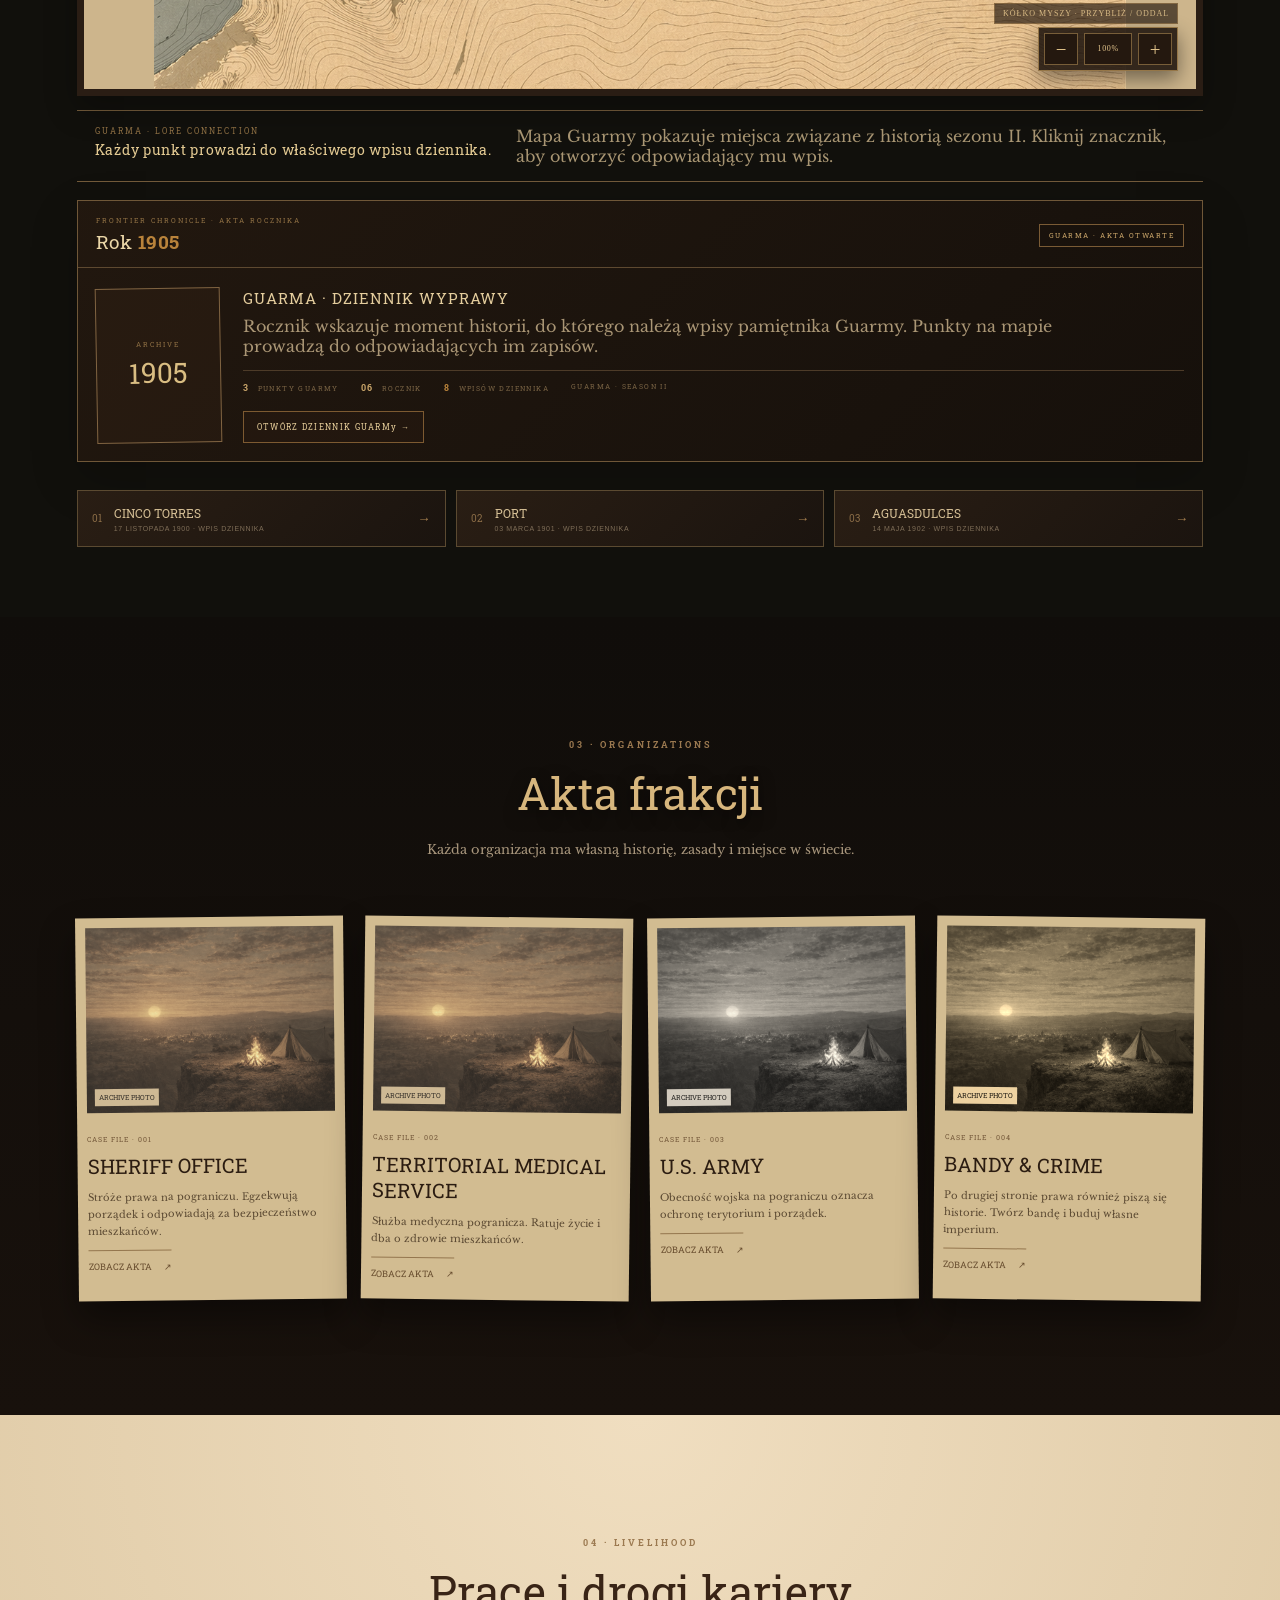
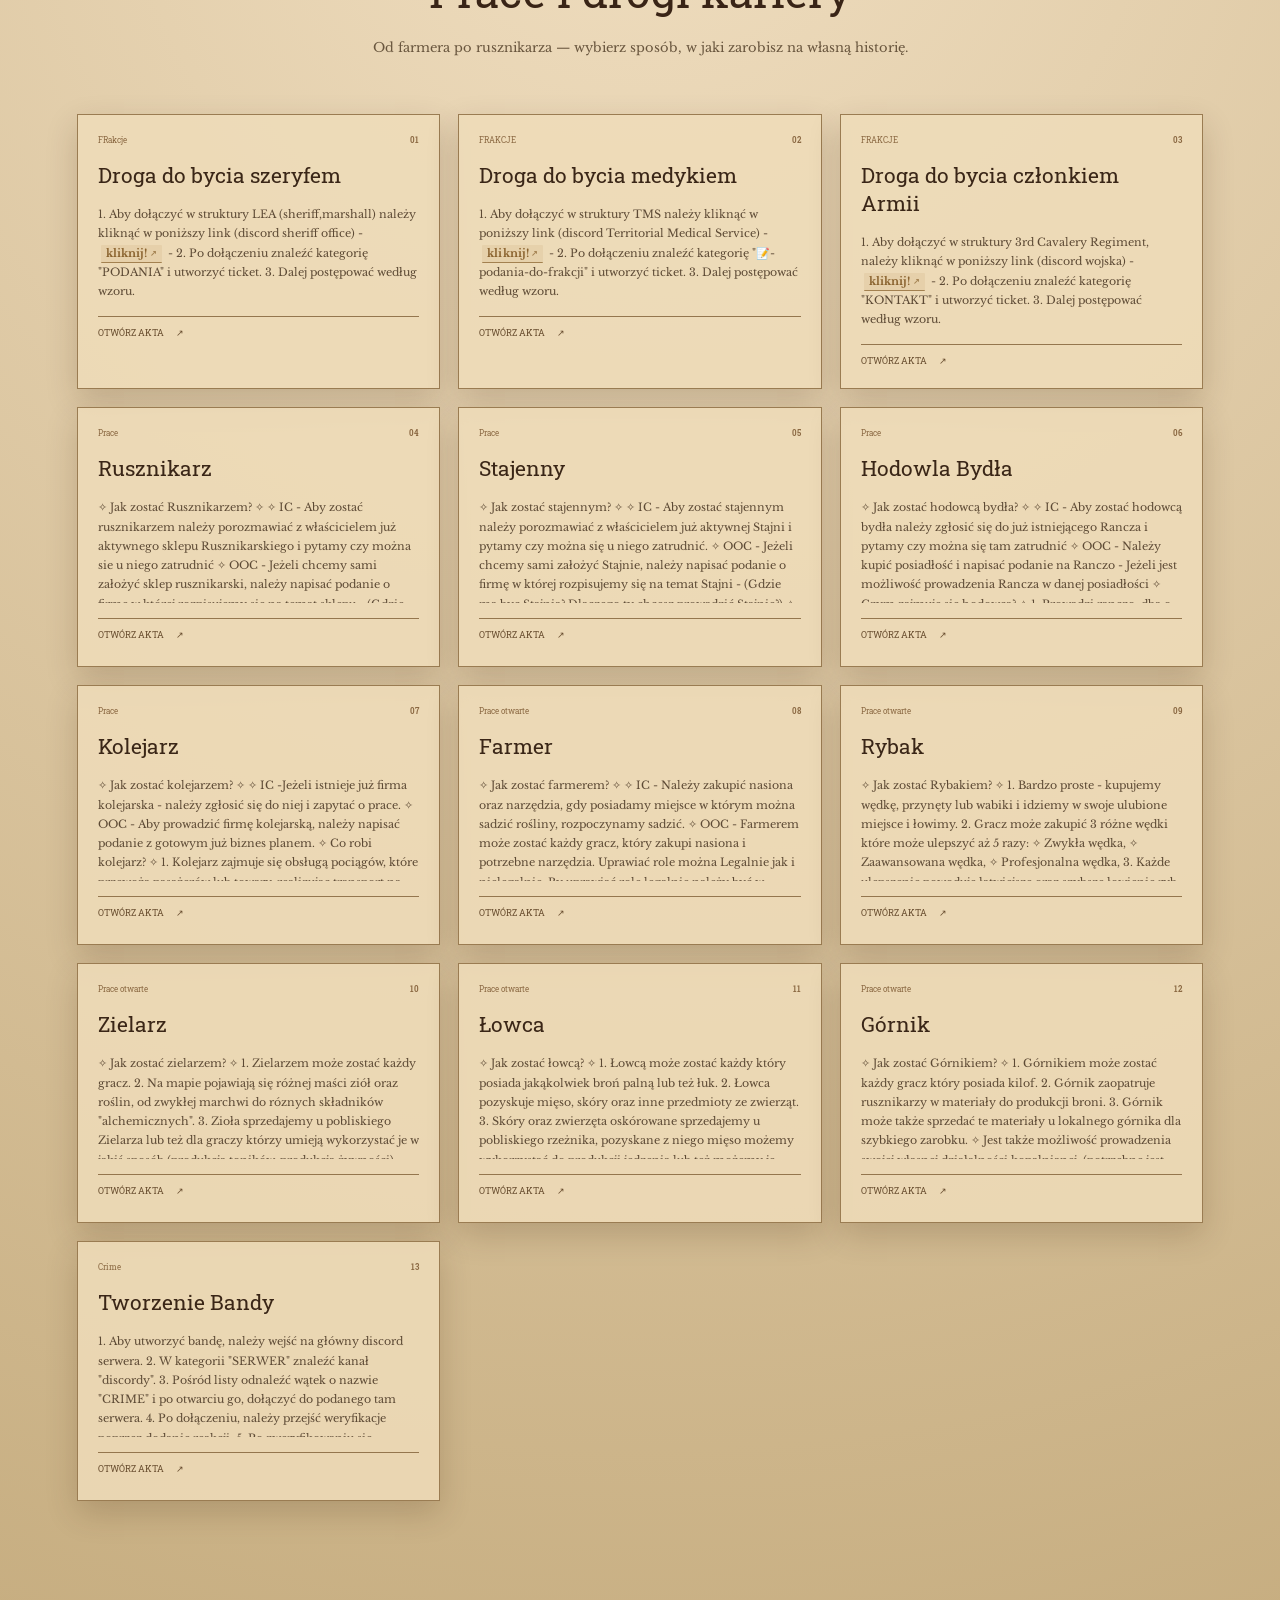
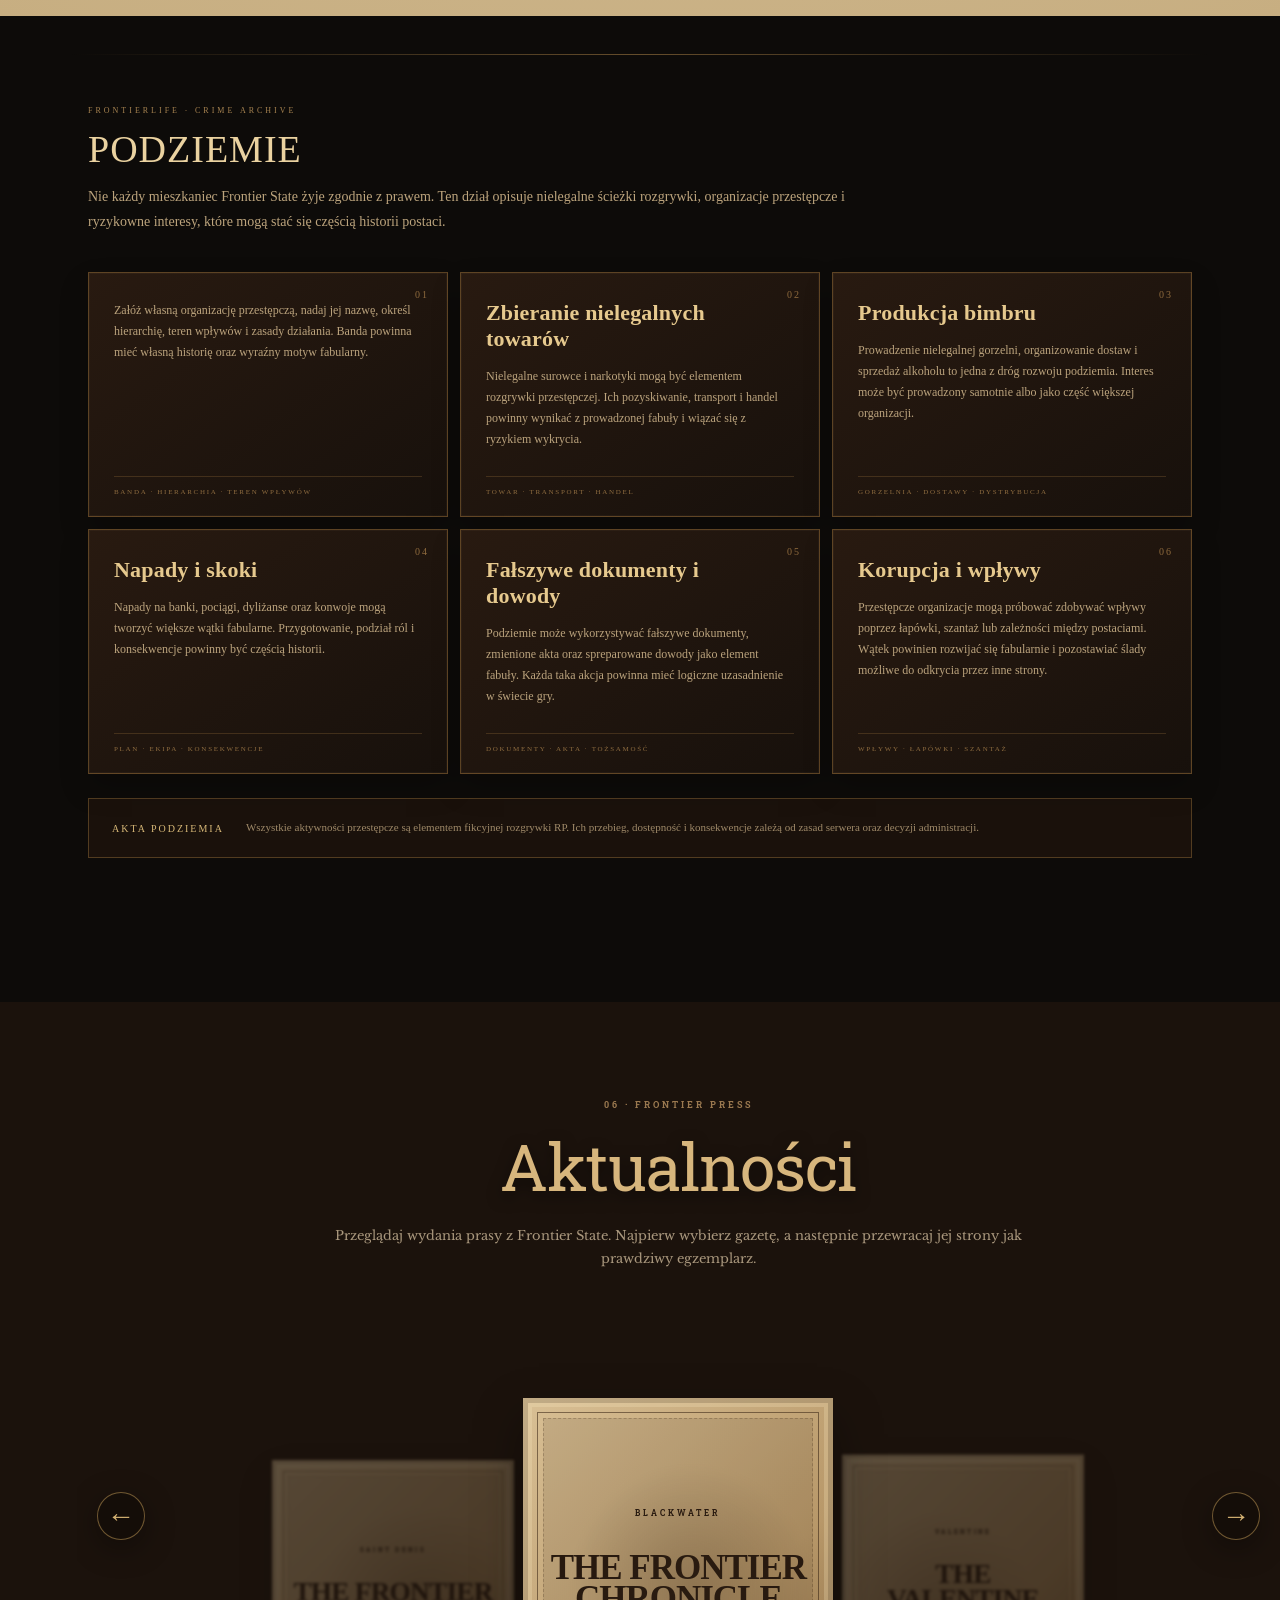
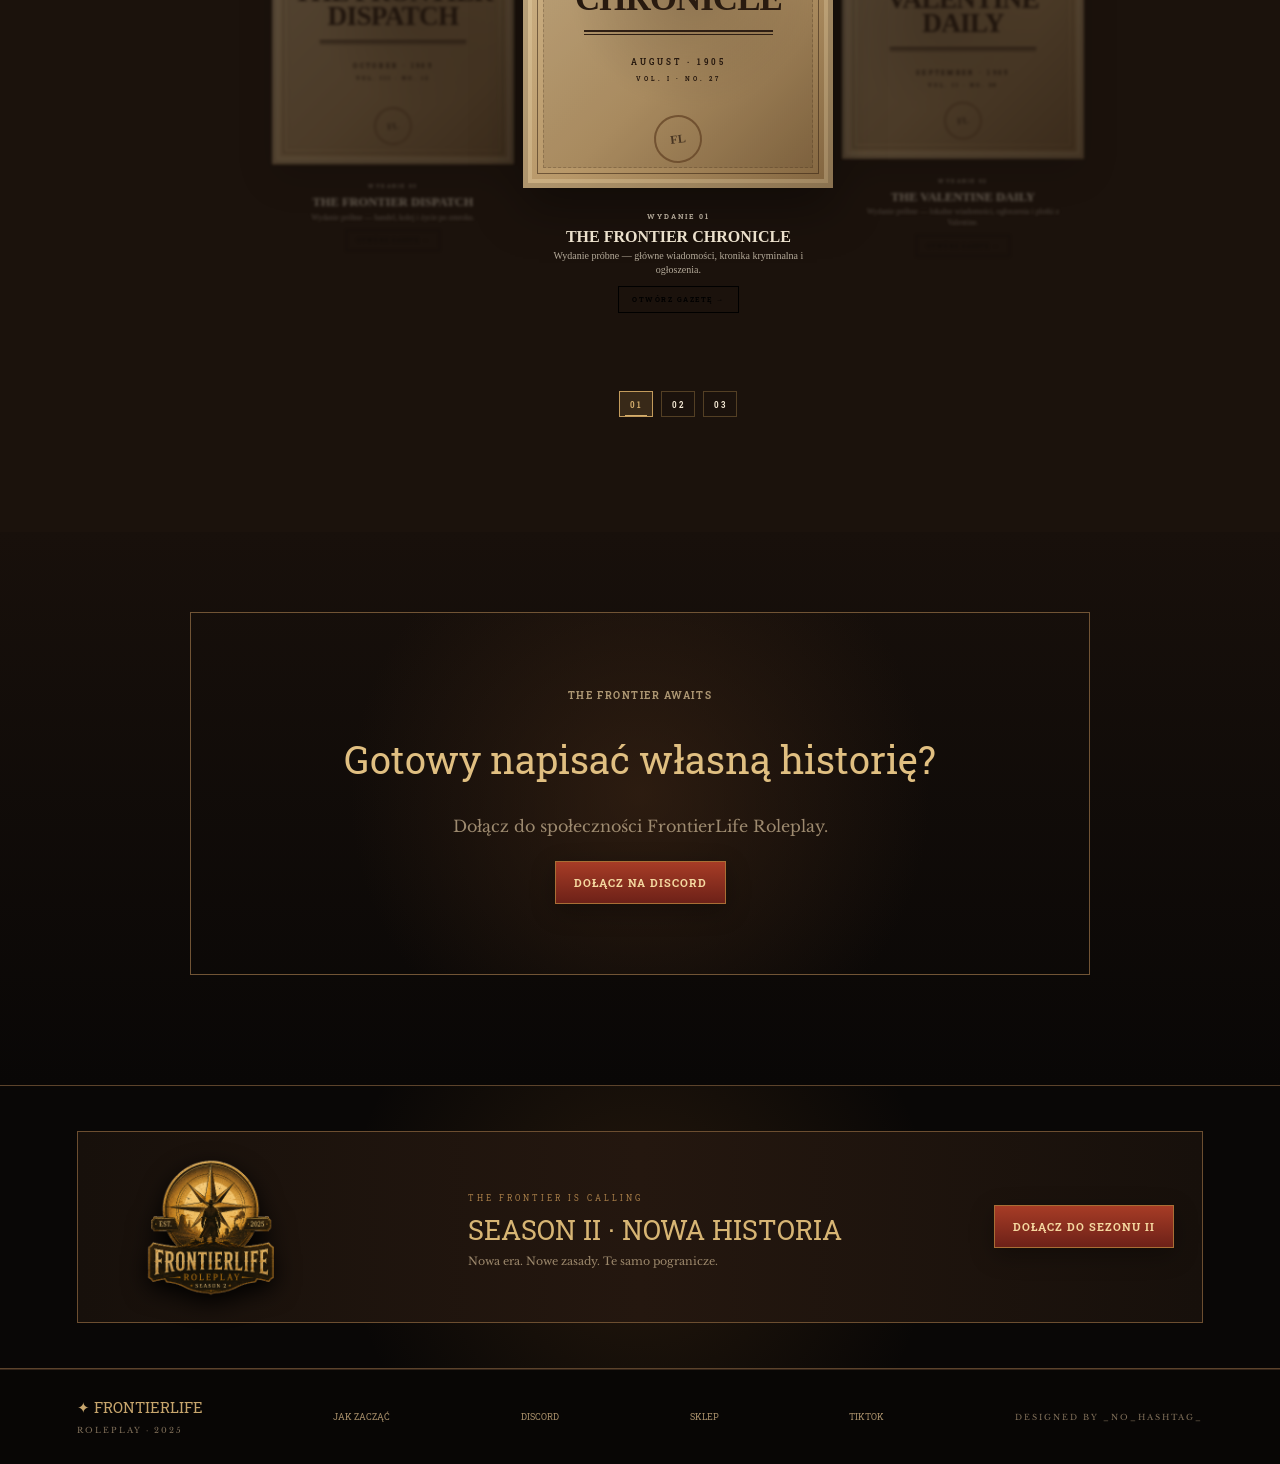
==== commit 5536c2e5: "Add files via upload" ====
--- a/index.html
+++ b/index.html
@@ -648,9 +648,7 @@
       <button class="modal-close" data-close>×</button>
       <aside class="book-index">
         <div class="book-brand">
-          <span class="brand-name">FrontierLife</span>
-          <span class="brand-roleplay">Roleplay</span>
-          <span class="brand-season">Sezon II</span>
+          <img class="rules-brand-logo" src="logo-season2.png" alt="FrontierLife Roleplay Season II">
         </div>
         <div class="book-title">REGULAMIN</div>
         <span class="index-label">SPIS TREŚCI</span>
--- a/styles.css
+++ b/styles.css
@@ -6064,3 +6064,546 @@
     letter-spacing: 1.2px;
   }
 }
+
+
+/* V28 — naprawione logo w księdze regulaminu */
+#rulesModal .book-index .book-brand {
+  display: flex !important;
+  flex-direction: column !important;
+  align-items: center !important;
+  justify-content: flex-start !important;
+  text-align: center !important;
+  width: 100%;
+  gap: 0 !important;
+  margin: 0 auto 0 !important;
+  padding: 0 !important;
+  line-height: 1 !important;
+}
+#rulesModal .book-index .book-brand .brand-name {
+  display: block !important;
+  order: 1 !important;
+  width: 100%;
+  margin: 0 !important;
+  padding: 0 !important;
+  text-align: center !important;
+  font-family: Georgia, "Times New Roman", serif !important;
+  font-size: clamp(20px, 1.5vw, 27px) !important;
+  font-weight: 700 !important;
+  letter-spacing: .5px !important;
+  line-height: 1.08 !important;
+  white-space: nowrap;
+}
+#rulesModal .book-index .book-brand .brand-roleplay {
+  display: block !important;
+  order: 2 !important;
+  width: 100%;
+  margin: 4px 0 0 !important;
+  padding: 0 !important;
+  text-align: center !important;
+  font-family: Georgia, "Times New Roman", serif !important;
+  font-size: 10px !important;
+  font-style: italic !important;
+  font-weight: 700 !important;
+  letter-spacing: 2px !important;
+  line-height: 1.1 !important;
+}
+#rulesModal .book-index .book-brand .brand-season {
+  display: block !important;
+  order: 3 !important;
+  width: 100%;
+  margin: 6px 0 0 !important;
+  padding: 0 !important;
+  text-align: center !important;
+  font-family: Georgia, "Times New Roman", serif !important;
+  font-size: 8px !important;
+  font-weight: 400 !important;
+  letter-spacing: 2.8px !important;
+  line-height: 1.15 !important;
+  text-transform: uppercase !important;
+}
+
+/* Responsive scaling — larger viewports should use their available space */
+@media (min-width: 1600px) {
+  .hero {
+    min-height: 100svh;
+    padding: clamp(120px, 8vh, 180px) 4vw clamp(70px, 6vh, 120px);
+    background-size: 130% auto;
+  }
+  .hero-inner {
+    width: 92vw;
+    max-width: 2200px;
+    grid-template-columns: clamp(260px, 18vw, 390px) minmax(0, 1fr) clamp(300px, 21vw, 440px);
+    gap: clamp(36px, 3vw, 76px);
+  }
+  .status-card,
+  .news-rail {
+    padding: clamp(22px, 1.55vw, 38px);
+  }
+  .eyebrow {
+    font-size: clamp(10px, .62vw, 14px);
+    letter-spacing: clamp(2px, .15vw, 3px);
+  }
+  .status-card strong {
+    font-size: clamp(25px, 1.55vw, 36px);
+  }
+  .status-card small,
+  .news-rail p,
+  .news-rail .news-item p {
+    font-size: clamp(12px, .72vw, 16px);
+  }
+  .hero-logo {
+    width: min(680px, 82%);
+  }
+  .hero-title p {
+    font-size: clamp(15px, .92vw, 21px);
+  }
+  .hero-actions {
+    gap: clamp(22px, 1.8vw, 40px);
+  }
+  .gold-btn,
+  .outline-btn {
+    font-size: clamp(11px, .7vw, 15px);
+    padding: clamp(12px, .9vw, 19px) clamp(16px, 1.25vw, 28px);
+  }
+  .section-heading,
+  .archive-intro,
+  .map-board,
+  .lore-grid,
+  .file-grid,
+  .archive-grid,
+  .map-tools,
+  .lore-map-note,
+  .lore-year-control,
+  .frontier-chronicle-panel,
+  .news-library,
+  .crime-section {
+    max-width: min(92vw, 1800px);
+  }
+  .section-heading h2,
+  .archive-intro h2 {
+    font-size: clamp(30px, 2.1vw, 48px);
+  }
+  .lore-grid,
+  .file-grid,
+  .archive-grid {
+    gap: clamp(16px, 1.2vw, 28px);
+  }
+  .book-shell {
+    width: min(94vw, 1800px);
+    max-width: 1800px;
+    height: min(90svh, 1100px);
+    grid-template-columns: clamp(290px, 22vw, 380px) minmax(0, 1fr);
+  }
+  .book-index {
+    padding: clamp(32px, 2.4vw, 52px) clamp(20px, 1.6vw, 34px);
+  }
+  .rule-tabs button {
+    font-size: clamp(10px, .65vw, 14px);
+    padding: clamp(10px, .7vw, 16px) 10px;
+  }
+  .rule-copy {
+    font-size: clamp(14px, .85vw, 18px);
+  }
+}
+
+@media (min-width: 1100px) and (max-width: 1599px) {
+  .hero {
+    min-height: max(780px, 100svh);
+  }
+  .hero-inner {
+    width: min(94vw, 1500px);
+    grid-template-columns: minmax(210px, 240px) minmax(0, 1fr) minmax(240px, 280px);
+    gap: clamp(20px, 2.4vw, 38px);
+  }
+  .hero-logo {
+    width: min(560px, 82%);
+  }
+  .status-card,
+  .news-rail {
+    padding: clamp(16px, 1.5vw, 24px);
+  }
+  .hero-title p {
+    font-size: clamp(13px, 1vw, 16px);
+  }
+}
+
+@media (max-width: 1099px) {
+  .hero {
+    min-height: auto;
+    padding: 105px 22px 48px;
+    background-size: auto 115%;
+  }
+  .hero-inner {
+    width: 100%;
+    grid-template-columns: minmax(0, 1fr) minmax(0, 1fr);
+    gap: 18px;
+  }
+  .hero-title {
+    grid-column: 1 / -1;
+    grid-row: 1;
+  }
+  .status-card {
+    grid-column: 1;
+  }
+  .news-rail {
+    grid-column: 2;
+  }
+  .hero-logo {
+    width: min(430px, 75vw);
+  }
+}
+
+@media (max-width: 640px) {
+  .hero {
+    padding: 92px 14px 32px;
+    background-size: auto 100%;
+  }
+  .hero-inner {
+    display: flex;
+    flex-direction: column;
+    align-items: stretch;
+    gap: 16px;
+  }
+  .hero-title { order: 0; }
+  .status-card { order: 1; }
+  .news-rail { order: 2; }
+  .hero-logo {
+    width: min(320px, 82vw);
+    margin: 12px auto;
+  }
+  .hero-title p { font-size: 13px; }
+  .book-shell {
+    width: calc(100vw - 18px);
+    height: calc(100svh - 24px);
+    max-height: none;
+    border-width: 4px;
+    grid-template-columns: 1fr;
+    grid-template-rows: auto minmax(0, 1fr);
+  }
+  .book-index {
+    max-height: 34svh;
+    padding: 16px 14px;
+    border-right: 0;
+    border-bottom: 1px solid #654b30;
+  }
+  #rulesModal .book-index .book-brand .brand-name {
+    font-size: 21px !important;
+  }
+  .book-title {
+    margin: 18px 0 12px;
+    font-size: 21px;
+  }
+  .rule-tabs {
+    grid-template-columns: repeat(2, minmax(0, 1fr));
+    gap: 2px;
+  }
+  .rule-tabs button {
+    padding: 7px 6px;
+    font-size: 9px;
+  }
+  .rule-page {
+    height: 100%;
+    padding: 28px 20px 40px;
+  }
+  .rule-page h3 {
+    font-size: clamp(22px, 6vw, 30px);
+    margin: 22px 0;
+  }
+  .rule-copy {
+    font-size: 14px !important;
+    line-height: 1.75;
+  }
+}
+
+/* Scale the content without applying browser-like zoom to the whole site. */
+@media (min-width: 1600px) {
+  .section-heading,
+  .archive-intro,
+  .lore-map-note,
+  .lore-year-control {
+    font-size: clamp(14px, .8vw, 18px);
+  }
+  .file-grid,
+  .lore-grid,
+  .archive-grid {
+    width: 92vw;
+  }
+}
+
+
+/* V29 — match the intended 125% visual density through responsive sizing.
+   Do not set browser zoom: scale the layout itself relative to the viewport. */
+@media (min-width: 801px) {
+  :root {
+    --desktop-ui: clamp(1, 0.078vw, 1.25);
+  }
+
+  .site-nav {
+    height: clamp(72px, 4.85vw, 88px) !important;
+    padding-inline: clamp(22px, 2.2vw, 42px) !important;
+    gap: clamp(18px, 2vw, 38px) !important;
+  }
+
+  .site-nav .brand {
+    min-width: clamp(220px, 18vw, 310px) !important;
+    gap: clamp(10px, .8vw, 15px) !important;
+  }
+
+  .brand-seal,
+  .brand-seal img {
+    width: clamp(42px, 3.2vw, 58px) !important;
+    height: clamp(42px, 3.2vw, 58px) !important;
+  }
+
+  .brand-seal {
+    flex-basis: clamp(42px, 3.2vw, 58px) !important;
+  }
+
+  .brand b {
+    font-size: clamp(20px, 1.35vw, 26px) !important;
+    letter-spacing: clamp(.6px, .08vw, 1.4px) !important;
+  }
+
+  .brand small {
+    font-size: clamp(8px, .55vw, 10px) !important;
+    margin-top: 4px !important;
+  }
+
+  .brand em {
+    font-size: clamp(6px, .42vw, 8px) !important;
+    margin-top: 5px !important;
+  }
+
+  .site-nav nav {
+    gap: clamp(10px, 1.25vw, 24px) !important;
+  }
+
+  .site-nav nav a,
+  .nav-rules {
+    padding: clamp(11px, .82vw, 16px) clamp(12px, 1vw, 20px) !important;
+    font-size: clamp(10px, .68vw, 13px) !important;
+    letter-spacing: clamp(.5px, .075vw, 1.4px) !important;
+  }
+
+  .nav-rules {
+    min-height: clamp(44px, 3.2vw, 58px) !important;
+    padding-inline: clamp(18px, 1.5vw, 28px) !important;
+    font-size: clamp(12px, .78vw, 15px) !important;
+  }
+
+  .hero {
+    min-height: 100svh !important;
+    padding:
+      calc(clamp(72px, 4.85vw, 88px) + clamp(90px, 7.2vw, 130px))
+      clamp(24px, 3.8vw, 72px)
+      clamp(70px, 5.8vw, 110px) !important;
+    background-size: 130% auto !important;
+    background-position: center 28% !important;
+    align-items: center !important;
+  }
+
+  .hero-inner {
+    width: min(92vw, 1880px) !important;
+    max-width: 1880px !important;
+    grid-template-columns:
+      clamp(245px, 17vw, 330px)
+      minmax(0, 1fr)
+      clamp(285px, 19vw, 360px) !important;
+    gap: clamp(28px, 3vw, 58px) !important;
+    align-items: center !important;
+  }
+
+  .status-card,
+  .news-rail {
+    padding: clamp(20px, 1.45vw, 30px) !important;
+  }
+
+  .eyebrow {
+    font-size: clamp(10px, .63vw, 13px) !important;
+    letter-spacing: clamp(1.5px, .12vw, 2.4px) !important;
+  }
+
+  .status-card strong {
+    font-size: clamp(25px, 1.55vw, 34px) !important;
+    margin: clamp(12px, .9vw, 18px) 0 4px !important;
+  }
+
+  .status-card small {
+    font-size: clamp(12px, .8vw, 16px) !important;
+  }
+
+  .outline-btn {
+    padding: clamp(12px, .95vw, 19px) !important;
+    margin-top: clamp(16px, 1.1vw, 23px) !important;
+    font-size: clamp(11px, .72vw, 14px) !important;
+  }
+
+  .hero-title .est {
+    font-size: clamp(10px, .67vw, 13px) !important;
+    letter-spacing: clamp(2px, .22vw, 4px) !important;
+  }
+
+  .hero-logo {
+    width: clamp(260px, 19vw, 350px) !important;
+    max-width: 100% !important;
+    max-height: none !important;
+    margin: clamp(20px, 1.5vw, 30px) auto clamp(8px, .7vw, 14px) !important;
+  }
+
+  .hero-title p {
+    font-size: clamp(15px, .98vw, 19px) !important;
+    line-height: 1.65 !important;
+    max-width: 650px !important;
+  }
+
+  .hero-actions {
+    gap: clamp(18px, 1.5vw, 30px) !important;
+    margin-top: clamp(20px, 1.55vw, 32px) !important;
+    flex-wrap: wrap;
+  }
+
+  .gold-btn {
+    padding: clamp(13px, .95vw, 19px) clamp(18px, 1.35vw, 28px) !important;
+    font-size: clamp(11px, .72vw, 14px) !important;
+  }
+
+  .text-btn {
+    font-size: clamp(10px, .67vw, 13px) !important;
+  }
+
+  .news-rail article {
+    padding: clamp(12px, .95vw, 19px) 0 !important;
+  }
+
+  .news-rail time,
+  .mini-link {
+    font-size: clamp(9px, .58vw, 12px) !important;
+  }
+
+  .news-rail b {
+    font-size: clamp(12px, .78vw, 15px) !important;
+  }
+
+  .news-rail p {
+    font-size: clamp(12px, .82vw, 16px) !important;
+    line-height: 1.55 !important;
+  }
+}
+
+/* At 1080p/1440p and ultrawide sizes, keep the same proportions while
+   letting the columns adapt instead of leaving a large empty center. */
+@media (min-width: 801px) and (max-width: 1250px) {
+  .site-nav {
+    padding-inline: 18px !important;
+  }
+
+  .site-nav .brand {
+    min-width: 190px !important;
+  }
+
+  .site-nav nav {
+    gap: 8px !important;
+  }
+
+  .site-nav nav a {
+    padding: 10px 9px !important;
+    font-size: 9px !important;
+  }
+
+  .nav-rules {
+    padding-inline: 13px !important;
+    font-size: 11px !important;
+  }
+
+  .hero-inner {
+    width: 94vw !important;
+    grid-template-columns: minmax(205px, 24vw) minmax(260px, 1fr) minmax(220px, 27vw) !important;
+    gap: clamp(14px, 2vw, 25px) !important;
+  }
+
+  .hero-logo {
+    width: clamp(230px, 22vw, 285px) !important;
+  }
+}
+
+@media (max-width: 800px) {
+  .site-nav {
+    height: 68px !important;
+    padding-inline: 14px !important;
+  }
+
+  .nav-rules {
+    min-height: 42px !important;
+    padding: 10px 13px !important;
+    font-size: 11px !important;
+  }
+
+  .hero {
+    padding-top: 100px !important;
+    background-size: auto 115% !important;
+  }
+
+  .hero-logo {
+    width: min(390px, 82vw) !important;
+  }
+
+  .hero-title p {
+    font-size: clamp(14px, 3.7vw, 17px) !important;
+  }
+}
+
+
+/* V30 — use the exact central homepage logo in the rules book and improve legibility. */
+#rulesModal .book-index .book-brand {
+  display: flex !important;
+  align-items: center !important;
+  justify-content: center !important;
+  width: 100% !important;
+  min-height: 112px !important;
+  margin: 0 auto 18px !important;
+  padding: 0 !important;
+}
+#rulesModal .book-index .rules-brand-logo {
+  display: block !important;
+  width: min(100%, 245px) !important;
+  height: auto !important;
+  max-height: 130px !important;
+  object-fit: contain !important;
+  object-position: center !important;
+  margin: 0 auto !important;
+  filter: drop-shadow(0 3px 5px rgba(0,0,0,.25));
+}
+#rulesModal .book-index .book-title {
+  font-size: clamp(32px, 2.25vw, 42px) !important;
+  line-height: 1.12 !important;
+  margin: 24px 0 30px !important;
+  letter-spacing: .8px !important;
+}
+#rulesModal .rule-copy {
+  font-size: clamp(15px, 1vw, 17px) !important;
+  line-height: 1.85 !important;
+}
+#rulesModal .rule-copy p,
+#rulesModal .rule-copy .rule-item {
+  margin-bottom: 15px !important;
+}
+#rulesModal .rule-copy .rule-number {
+  min-width: 46px !important;
+}
+#rulesModal .rule-copy li {
+  font-size: inherit !important;
+  line-height: 1.8 !important;
+  margin-bottom: 7px !important;
+}
+#rulesModal .rule-page h3 {
+  font-size: clamp(36px, 2.5vw, 44px) !important;
+  line-height: 1.18 !important;
+}
+@media (max-width: 800px) {
+  #rulesModal .book-index .rules-brand-logo {
+    width: min(100%, 190px) !important;
+    max-height: 100px !important;
+  }
+  #rulesModal .rule-copy { font-size: 15px !important; }
+  #rulesModal .book-index .book-title { font-size: 30px !important; }
+}
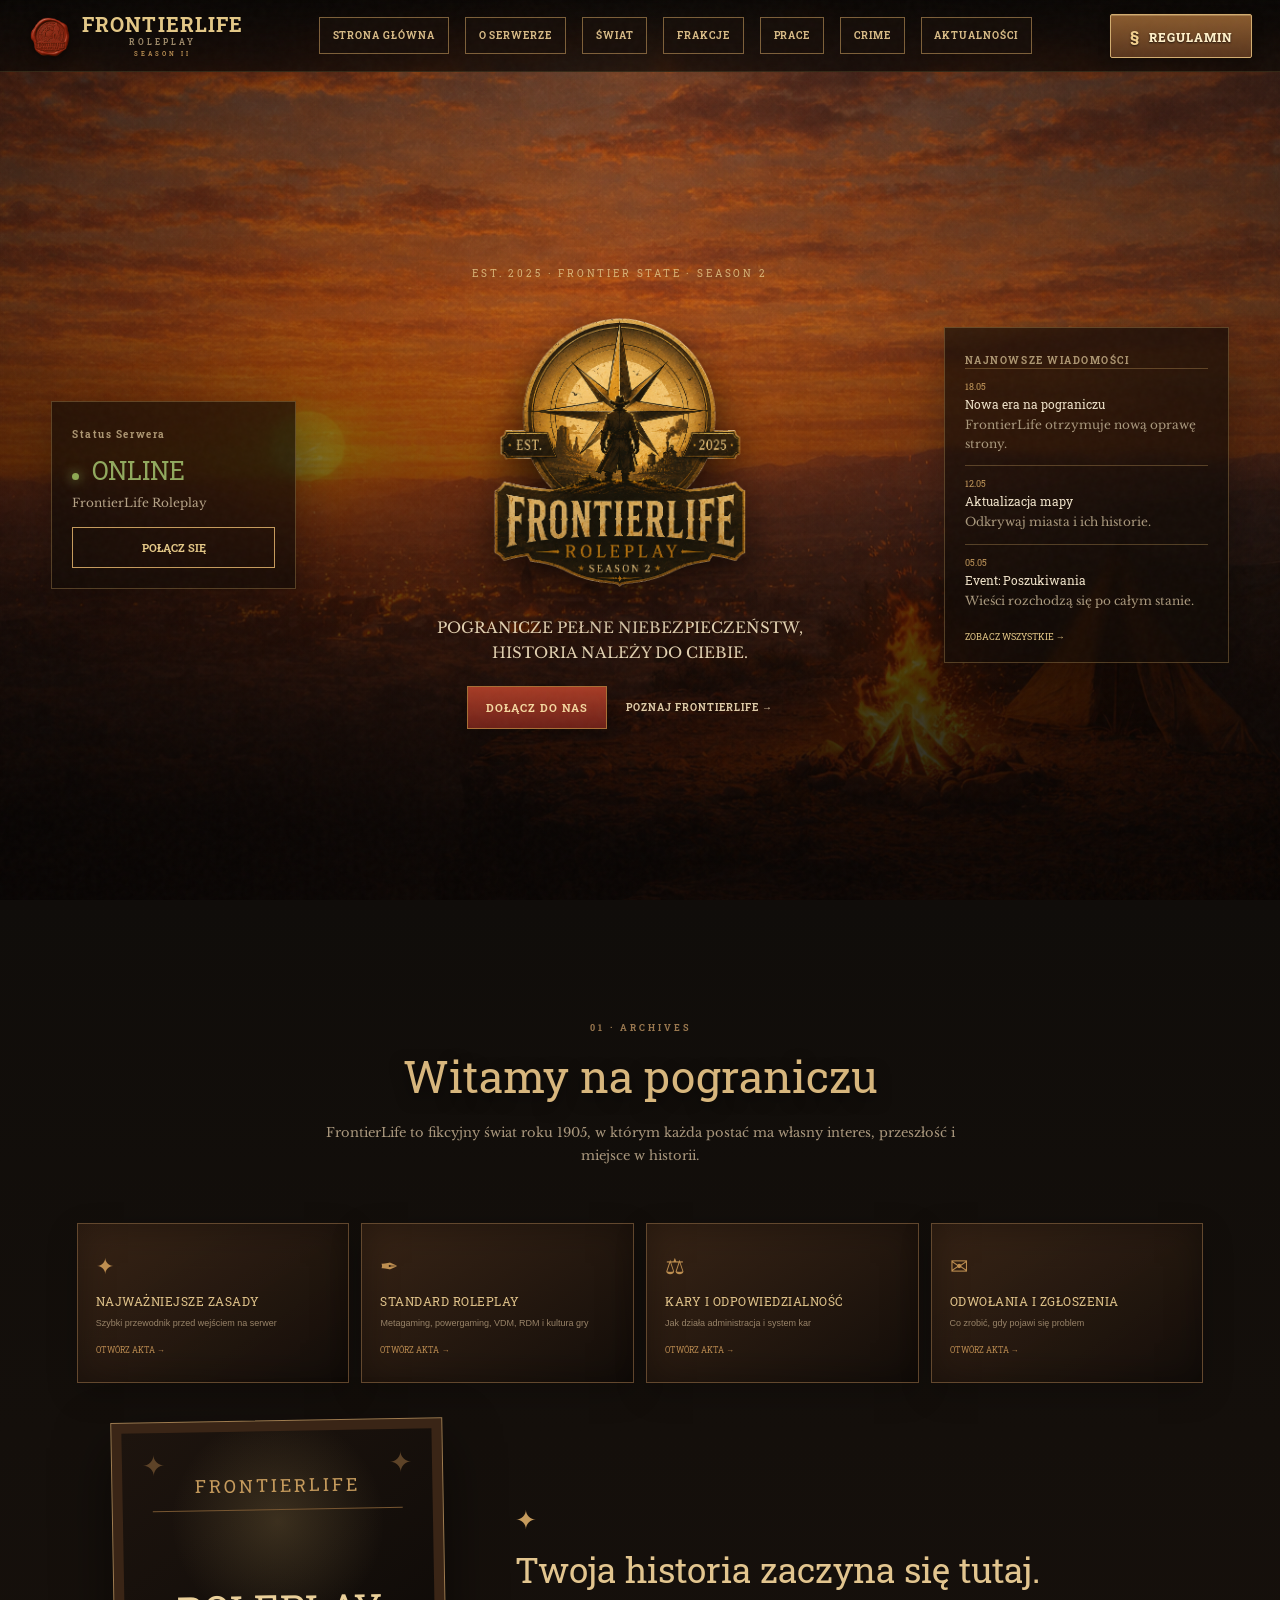
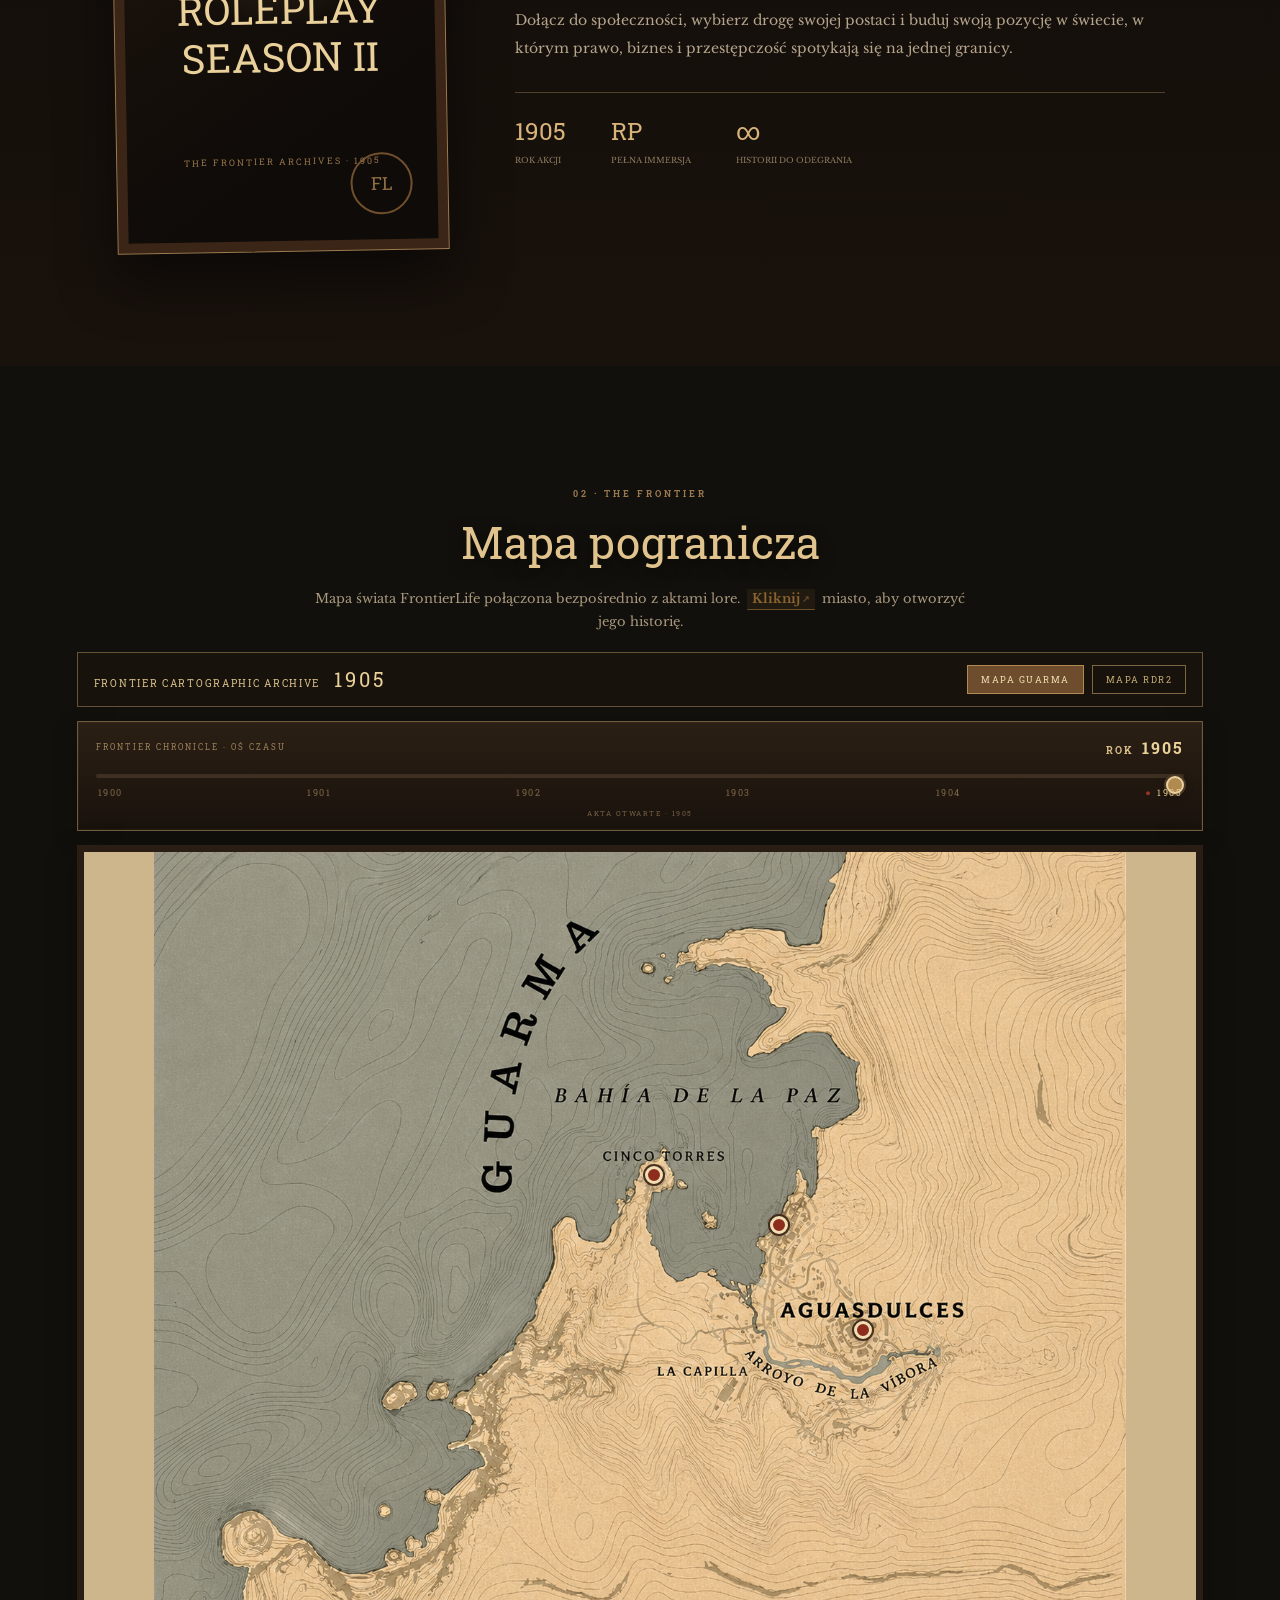
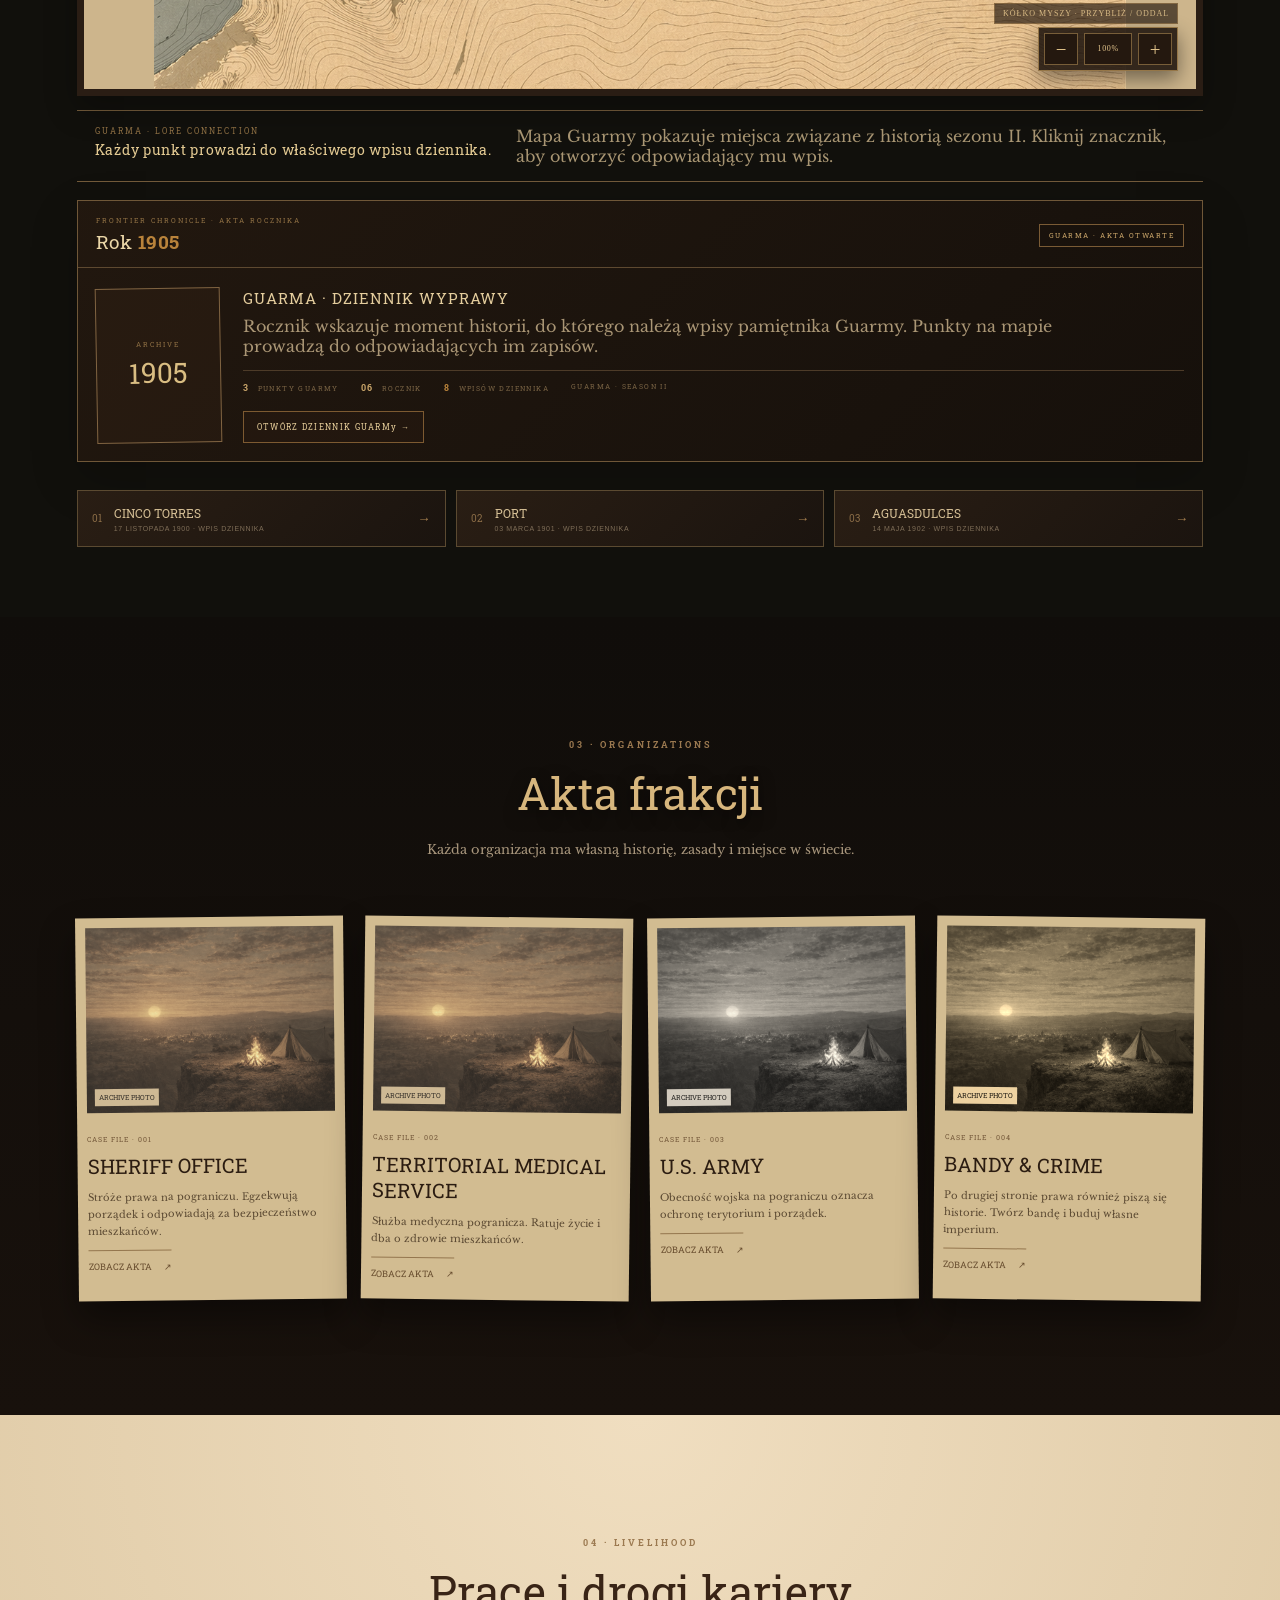
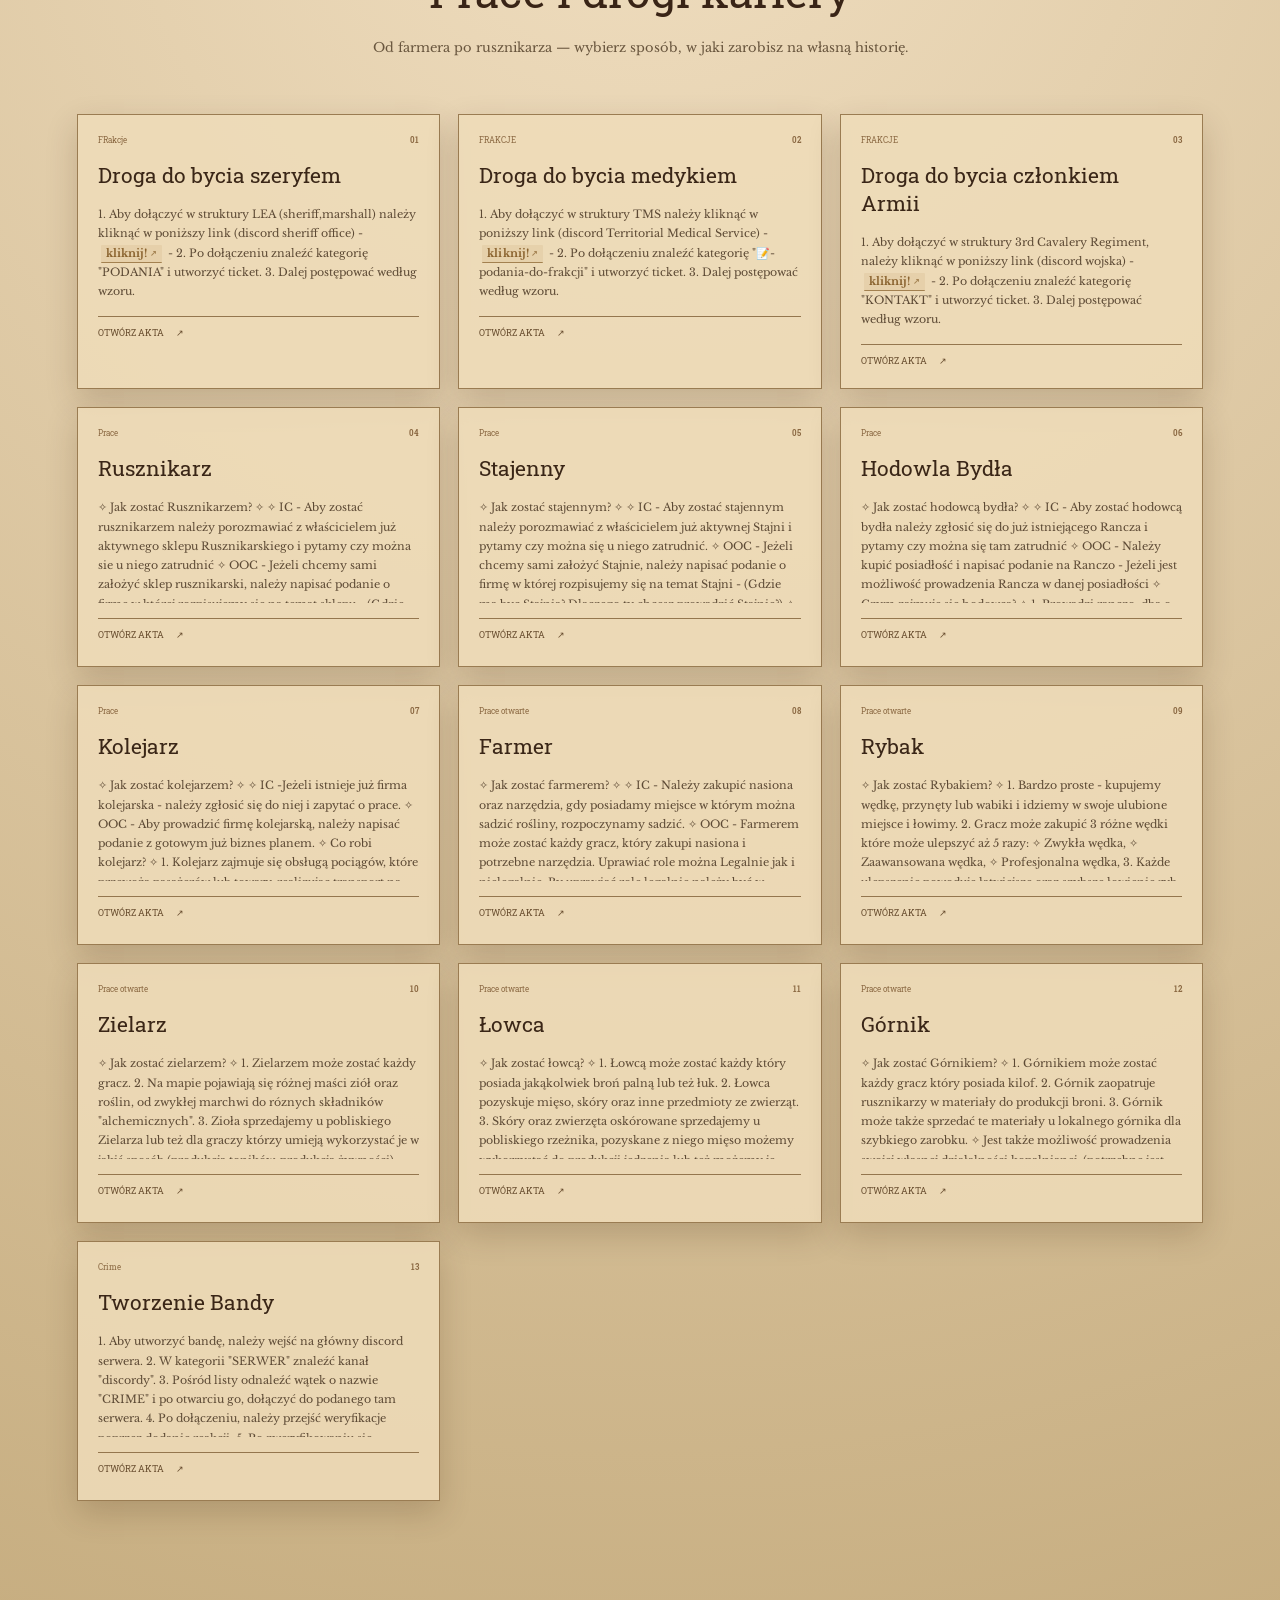
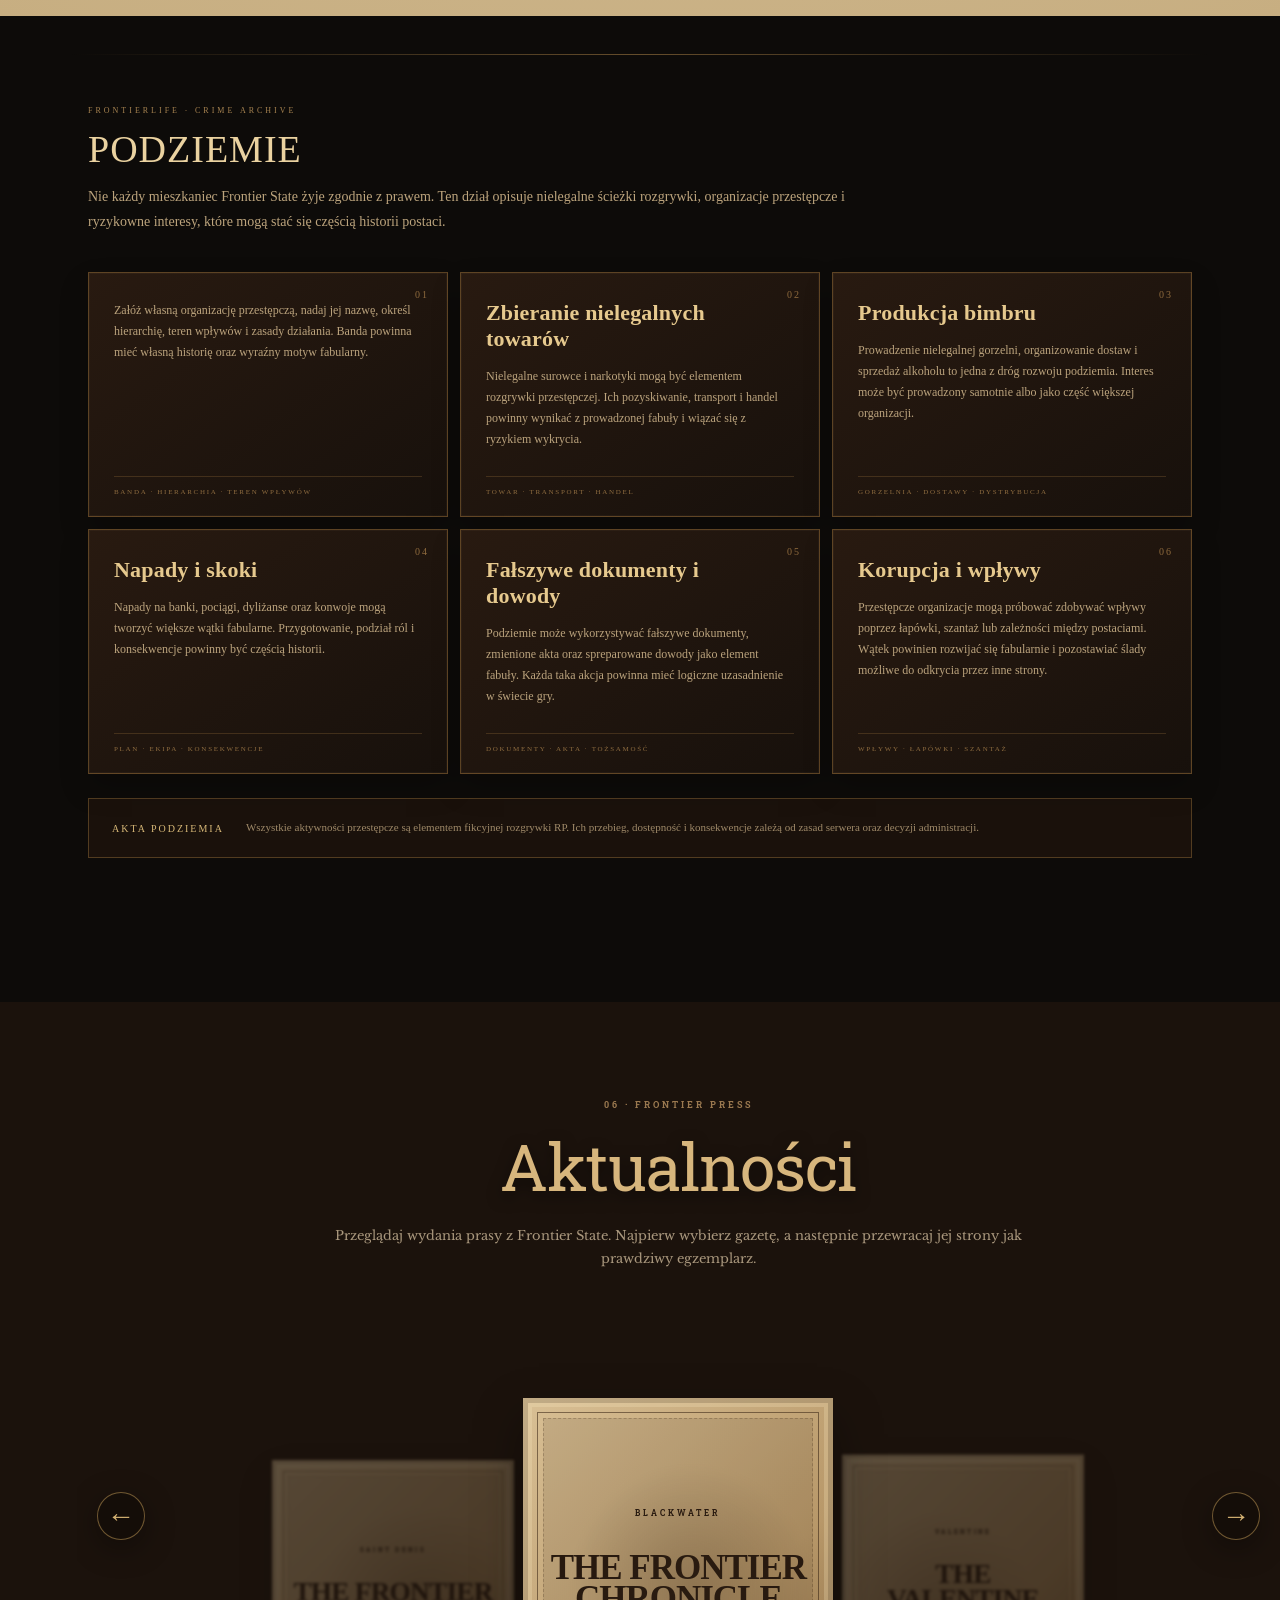
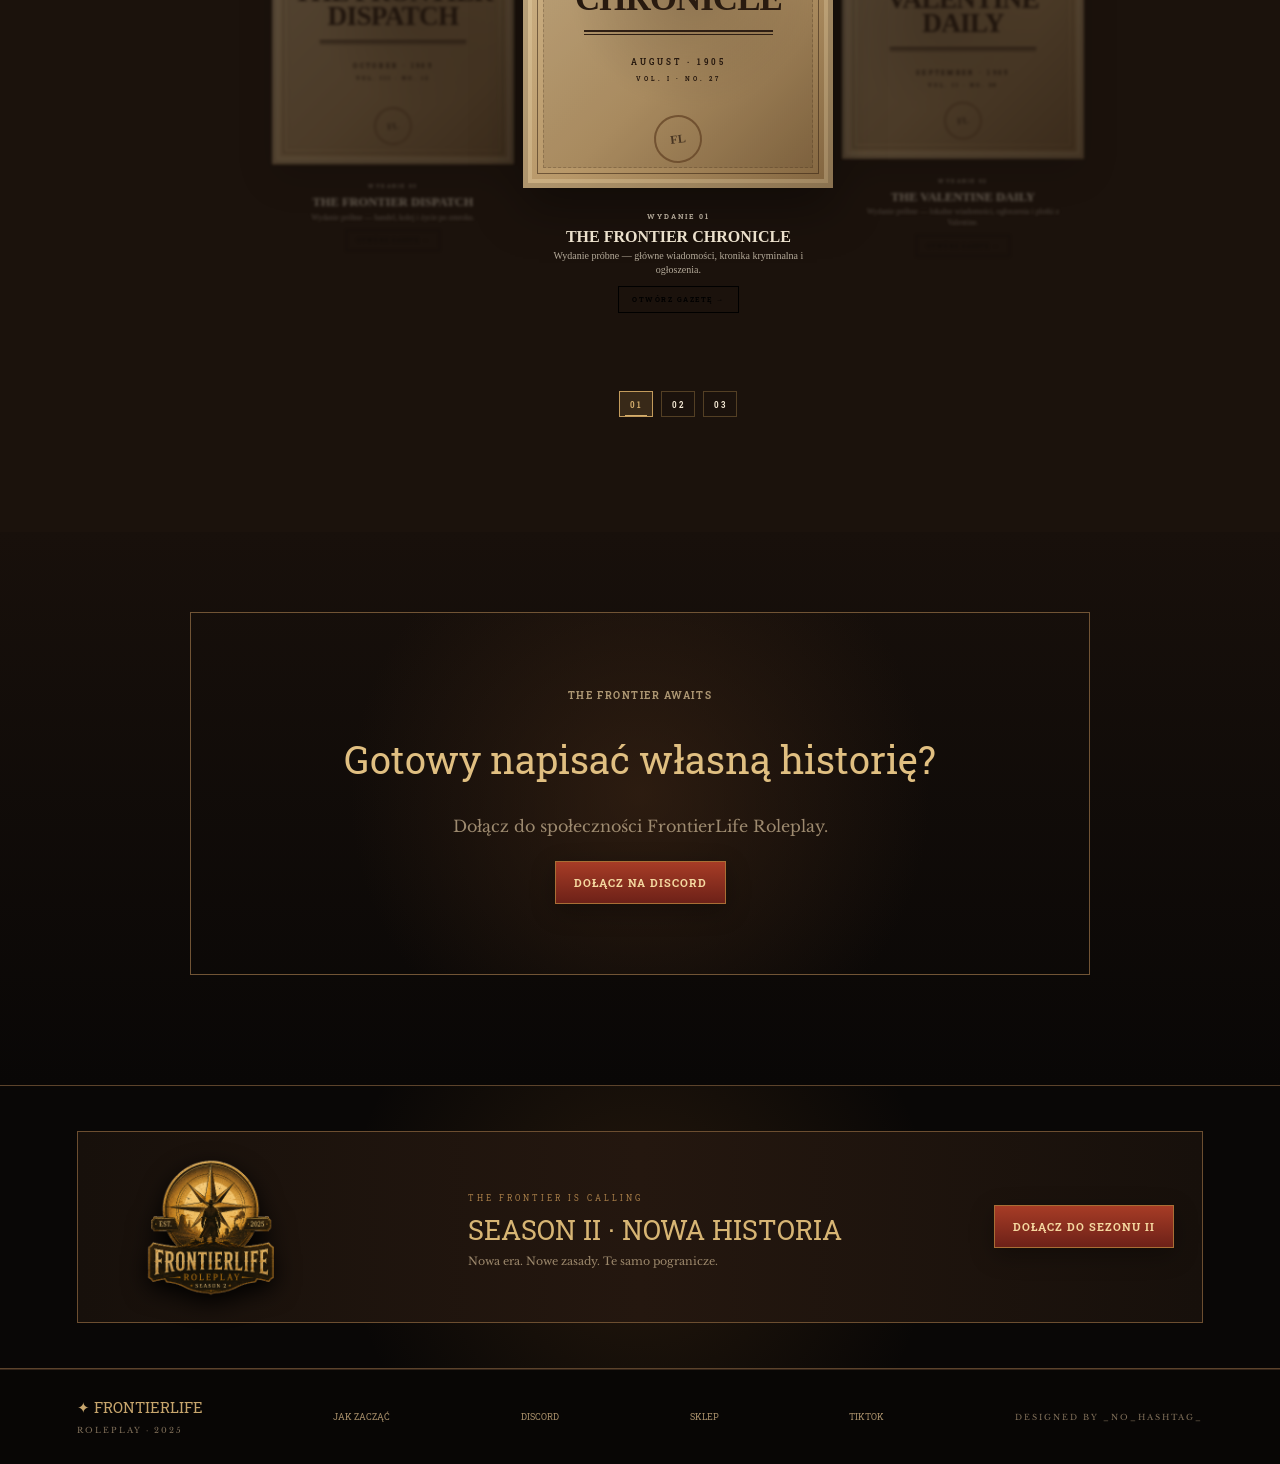
==== commit 01ed3e0a: "Add files via upload" ====
--- a/index.html
+++ b/index.html
@@ -1,5 +1,6 @@
 <!doctype html>
 <html lang="pl">
+
 <head>
   <meta charset="utf-8">
   <meta name="viewport" content="width=device-width,initial-scale=1">
@@ -7,9 +8,12 @@
   <link rel="icon" href="favicon.ico">
   <link rel="preconnect" href="https://fonts.googleapis.com">
   <link rel="preconnect" href="https://fonts.gstatic.com" crossorigin>
-  <link href="https://fonts.googleapis.com/css2?family=Libre+Baskerville:wght@400;700&family=Roboto+Slab:wght@400;500;700;800&family=UnifrakturCook:wght@700&display=swap" rel="stylesheet">
+  <link
+    href="https://fonts.googleapis.com/css2?family=Libre+Baskerville:wght@400;700&family=Roboto+Slab:wght@400;500;700;800&family=UnifrakturCook:wght@700&display=swap"
+    rel="stylesheet">
   <link rel="stylesheet" href="styles.css">
 </head>
+
 <body>
   <div class="grain"></div>
   <div class="dust"></div>
@@ -26,7 +30,8 @@
       <a href="#factions">FRAKCJE</a>
       <a href="#works">PRACE</a>
       <a href="#crime-section">CRIME</a>
-      <a href="#news">AKTUALNOŚCI</a></nav>
+      <a href="#news">AKTUALNOŚCI</a>
+    </nav>
     <button class="nav-rules" id="openRules" type="button">REGULAMIN</button>
   </header>
 
@@ -35,7 +40,7 @@
       <div class="hero-overlay"></div>
       <div class="hero-inner">
         <aside class="status-card">
-          <span class="eyebrow">SERVER STATUS</span>
+          <span class="eyebrow">Status Serwera</span>
           <strong class="online"><i></i> ONLINE</strong>
           <small>FrontierLife Roleplay</small>
           <a href="https://discord.gg/bXz6gUeYFq" target="_blank" rel="noopener" class="outline-btn">POŁĄCZ SIĘ</a>
@@ -53,19 +58,26 @@
 
         <aside class="news-rail">
           <span class="eyebrow">NAJNOWSZE WIADOMOŚCI</span>
-          <article><time>18.05</time><b>Nowa era na pograniczu</b><p>FrontierLife otrzymuje nową oprawę strony.</p></article>
-          <article><time>12.05</time><b>Aktualizacja mapy</b><p>Odkrywaj miasta i ich historie.</p></article>
-          <article><time>05.05</time><b>Event: Poszukiwania</b><p>Wieści rozchodzą się po całym stanie.</p></article>
+          <article><time>18.05</time><b>Nowa era na pograniczu</b>
+            <p>FrontierLife otrzymuje nową oprawę strony.</p>
+          </article>
+          <article><time>12.05</time><b>Aktualizacja mapy</b>
+            <p>Odkrywaj miasta i ich historie.</p>
+          </article>
+          <article><time>05.05</time><b>Event: Poszukiwania</b>
+            <p>Wieści rozchodzą się po całym stanie.</p>
+          </article>
           <a href="#news" class="mini-link">ZOBACZ WSZYSTKIE →</a>
         </aside>
       </div>
-      </section>
+    </section>
 
     <section id="archive" class="section dark-section">
       <div class="section-heading">
         <span>01 · ARCHIVES</span>
         <h2>Witamy na pograniczu</h2>
-        <p>FrontierLife to fikcyjny świat roku 1900, w którym każda postać ma własny interes, przeszłość i miejsce w historii.</p>
+        <p>FrontierLife to fikcyjny świat roku 1905, w którym każda postać ma własny interes, przeszłość i miejsce w
+          historii.</p>
       </div>
       <div class="regulation-tools">
         <button class="reg-tool" data-reg-extra="faq">
@@ -95,7 +107,8 @@
         <div class="archive-copy">
           <div class="ornament">✦</div>
           <h3>Twoja historia zaczyna się tutaj.</h3>
-          <p>Dołącz do społeczności, wybierz drogę swojej postaci i buduj swoją pozycję w świecie, w którym prawo, biznes i przestępczość spotykają się na jednej granicy.</p>
+          <p>Dołącz do społeczności, wybierz drogę swojej postaci i buduj swoją pozycję w świecie, w którym prawo,
+            biznes i przestępczość spotykają się na jednej granicy.</p>
           <div class="stats-row">
             <div><b>1905</b><span>ROK AKCJI</span></div>
             <div><b>RP</b><span>PEŁNA IMMERSJA</span></div>
@@ -105,12 +118,13 @@
       </div>
     </section>
 
-    
+
     <section id="world" class="section map-section">
       <div class="section-heading light">
         <span>02 · THE FRONTIER</span>
         <h2>Mapa pogranicza</h2>
-        <p>Mapa świata FrontierLife połączona bezpośrednio z aktami lore. <span class="inline-cta">Kliknij</span> miasto, aby otworzyć jego historię.</p>
+        <p>Mapa świata FrontierLife połączona bezpośrednio z aktami lore. <span class="inline-cta">Kliknij</span>
+          miasto, aby otworzyć jego historię.</p>
       </div>
 
       <div class="map-tools">
@@ -131,8 +145,12 @@
         </div>
         <input id="loreYearSlider" type="range" min="1900" max="1905" step="1" value="1905" list="loreYears">
         <datalist id="loreYears">
-          <option value="1900"></option><option value="1901"></option><option value="1902"></option>
-          <option value="1903"></option><option value="1904"></option><option value="1905"></option>
+          <option value="1900"></option>
+          <option value="1901"></option>
+          <option value="1902"></option>
+          <option value="1903"></option>
+          <option value="1904"></option>
+          <option value="1905"></option>
         </datalist>
         <div class="year-marks">
           <button type="button" class="year-mark" data-year="1900">1900</button>
@@ -147,27 +165,43 @@
 
       <div class="map-board" data-map-view="guarma">
         <div class="map-zoom-layer" id="frontierMapZoomLayer">
-        <img class="frontier-map-art guarma-map-art" src="guarma-map.png" alt="Mapa Guarmy" draggable="false">
-        <img class="frontier-map-art rdr2-map-art" src="rdr2-world-clean.jpg" alt="Mapa świata Red Dead Redemption II" draggable="false">
-        <button class="guarma-pin gp-cinco" type="button" data-guarma-location="CINCO TORRES" data-journal-entry="0" title="Cinco Torres — otwórz dziennik"><i></i><span>CINCO TORRES</span></button>
-        <button class="guarma-pin gp-aguas" type="button" data-guarma-location="AGUASDULCES" data-journal-entry="3" title="Aguasdulces — otwórz dziennik"><i></i><span>AGUASDULCES</span></button>
-        <button class="guarma-pin gp-port" type="button" data-guarma-location="PORT" data-journal-entry="1" title="Port — otwórz dziennik"><i></i><span>PORT</span></button>
-        <button class="map-pin p0" data-city-name="ARMADILLO" data-city="0" title="Armadillo — otwórz akta lore"><i></i><span>ARMADILLO</span></button>
-        <button class="map-pin p1" data-city-name="BLACKWATER" data-city="1" title="Blackwater — otwórz akta lore"><i></i><span>BLACKWATER</span></button>
-        <button class="map-pin p2" data-city-name="COLTER" data-city="2" title="Colter — otwórz akta lore"><i></i><span>COLTER</span></button>
-        <button class="map-pin p3" data-city-name="STRAWBERRY" data-city="3" title="Strawberry — otwórz akta lore"><i></i><span>STRAWBERRY</span></button>
-        <button class="map-pin p4" data-city-name="SAINT DENIS" data-city="4" title="Saint Denis — otwórz akta lore"><i></i><span>SAINT DENIS</span></button>
-        <button class="map-pin p5" data-city-name="VALENTINE" data-city="5" title="Valentine — otwórz akta lore"><i></i><span>VALENTINE</span></button>
-        <button class="map-pin p6" data-city-name="TUMBLEWEED" data-city="6" title="Tumbleweed — otwórz akta lore"><i></i><span>TUMBLEWEED</span></button>
-        <button class="map-pin p7" data-city-name="RHODES" data-city="7" title="Rhodes — otwórz akta lore"><i></i><span>RHODES</span></button>
-        <button class="map-pin p8" data-city-name="ANNESBURG" data-city="8" title="Annesburg — otwórz akta lore"><i></i><span>ANNESBURG</span></button>
-        <button class="map-pin p9" data-city-name="VAN HORN" data-city="9" title="Van Horn — otwórz akta lore"><i></i><span>VAN HORN</span></button>
-        <button class="map-pin p10" data-city-name="INDIANIE" data-city="10" title="Indianie — otwórz akta lore"><i></i><span>INDIANIE</span></button>
+          <img class="frontier-map-art guarma-map-art" src="guarma-map.png" alt="Mapa Guarmy" draggable="false">
+          <img class="frontier-map-art rdr2-map-art" src="rdr2-world-clean.jpg" alt="Mapa świata Red Dead Redemption II"
+            draggable="false">
+          <button class="guarma-pin gp-cinco" type="button" data-guarma-location="CINCO TORRES" data-journal-entry="0"
+            title="Cinco Torres — otwórz dziennik"><i></i><span>CINCO TORRES</span></button>
+          <button class="guarma-pin gp-aguas" type="button" data-guarma-location="AGUASDULCES" data-journal-entry="3"
+            title="Aguasdulces — otwórz dziennik"><i></i><span>AGUASDULCES</span></button>
+          <button class="guarma-pin gp-port" type="button" data-guarma-location="PORT" data-journal-entry="1"
+            title="Port — otwórz dziennik"><i></i><span>PORT</span></button>
+          <button class="map-pin p0" data-city-name="ARMADILLO" data-city="0"
+            title="Armadillo — otwórz akta lore"><i></i><span>ARMADILLO</span></button>
+          <button class="map-pin p1" data-city-name="BLACKWATER" data-city="1"
+            title="Blackwater — otwórz akta lore"><i></i><span>BLACKWATER</span></button>
+          <button class="map-pin p2" data-city-name="COLTER" data-city="2"
+            title="Colter — otwórz akta lore"><i></i><span>COLTER</span></button>
+          <button class="map-pin p3" data-city-name="STRAWBERRY" data-city="3"
+            title="Strawberry — otwórz akta lore"><i></i><span>STRAWBERRY</span></button>
+          <button class="map-pin p4" data-city-name="SAINT DENIS" data-city="4"
+            title="Saint Denis — otwórz akta lore"><i></i><span>SAINT DENIS</span></button>
+          <button class="map-pin p5" data-city-name="VALENTINE" data-city="5"
+            title="Valentine — otwórz akta lore"><i></i><span>VALENTINE</span></button>
+          <button class="map-pin p6" data-city-name="TUMBLEWEED" data-city="6"
+            title="Tumbleweed — otwórz akta lore"><i></i><span>TUMBLEWEED</span></button>
+          <button class="map-pin p7" data-city-name="RHODES" data-city="7"
+            title="Rhodes — otwórz akta lore"><i></i><span>RHODES</span></button>
+          <button class="map-pin p8" data-city-name="ANNESBURG" data-city="8"
+            title="Annesburg — otwórz akta lore"><i></i><span>ANNESBURG</span></button>
+          <button class="map-pin p9" data-city-name="VAN HORN" data-city="9"
+            title="Van Horn — otwórz akta lore"><i></i><span>VAN HORN</span></button>
+          <button class="map-pin p10" data-city-name="INDIANIE" data-city="10"
+            title="Indianie — otwórz akta lore"><i></i><span>INDIANIE</span></button>
 
         </div>
         <div class="map-zoom-controls" aria-label="Sterowanie mapą">
           <button type="button" class="map-zoom-btn" id="mapZoomOut" aria-label="Oddal mapę">−</button>
-          <button type="button" class="map-zoom-btn map-zoom-reset" id="mapZoomReset" aria-label="Resetuj mapę">100%</button>
+          <button type="button" class="map-zoom-btn map-zoom-reset" id="mapZoomReset"
+            aria-label="Resetuj mapę">100%</button>
           <button type="button" class="map-zoom-btn" id="mapZoomIn" aria-label="Przybliż mapę">+</button>
         </div>
         <div class="map-zoom-hint">KÓŁKO MYSZY · PRZYBLIŻ / ODDAL</div>
@@ -197,7 +231,8 @@
           </div>
           <div class="chronicle-copy">
             <h4 id="chronicleTitle">FRONTIER STATE · 1905</h4>
-            <p id="chronicleText">Bieżący rok sezonu II. To tutaj trafiają wydarzenia, które zmieniają sytuację na pograniczu — nowe osoby, konflikty, interesy i konsekwencje działań mieszkańców.</p>
+            <p id="chronicleText">Bieżący rok sezonu II. To tutaj trafiają wydarzenia, które zmieniają sytuację na
+              pograniczu — nowe osoby, konflikty, interesy i konsekwencje działań mieszkańców.</p>
             <div class="chronicle-meta">
               <span><b id="chroniclePrimaryCount">0</b> <span id="chroniclePrimaryLabel">AKTÓW MIAST</span></span>
               <span><b id="chronicleYearIndex">06</b> ROCZNIK</span>
@@ -210,17 +245,37 @@
       </div>
 
       <div class="lore-grid" id="mapLoreGrid">
-        <button class="lore-card" data-city="0"><span class="lore-card-index">01</span><span><strong>ARMADILLO</strong><small>OPEN CITY FILE</small></span><span class="lore-arrow">→</span></button>
-        <button class="lore-card" data-city="1"><span class="lore-card-index">02</span><span><strong>BLACKWATER</strong><small>OPEN CITY FILE</small></span><span class="lore-arrow">→</span></button>
-        <button class="lore-card" data-city="2"><span class="lore-card-index">03</span><span><strong>COLTER</strong><small>OPEN CITY FILE</small></span><span class="lore-arrow">→</span></button>
-        <button class="lore-card" data-city="3"><span class="lore-card-index">04</span><span><strong>STRAWBERRY</strong><small>OPEN CITY FILE</small></span><span class="lore-arrow">→</span></button>
-        <button class="lore-card" data-city="4"><span class="lore-card-index">05</span><span><strong>SAINT DENIS</strong><small>OPEN CITY FILE</small></span><span class="lore-arrow">→</span></button>
-        <button class="lore-card" data-city="5"><span class="lore-card-index">06</span><span><strong>VALENTINE</strong><small>OPEN CITY FILE</small></span><span class="lore-arrow">→</span></button>
-        <button class="lore-card" data-city="6"><span class="lore-card-index">07</span><span><strong>TUMBLEWEED</strong><small>OPEN CITY FILE</small></span><span class="lore-arrow">→</span></button>
-        <button class="lore-card" data-city="7"><span class="lore-card-index">08</span><span><strong>RHODES</strong><small>OPEN CITY FILE</small></span><span class="lore-arrow">→</span></button>
-        <button class="lore-card" data-city="8"><span class="lore-card-index">09</span><span><strong>ANNESBURG</strong><small>OPEN CITY FILE</small></span><span class="lore-arrow">→</span></button>
-        <button class="lore-card" data-city="9"><span class="lore-card-index">10</span><span><strong>VAN HORN</strong><small>OPEN CITY FILE</small></span><span class="lore-arrow">→</span></button>
-        <button class="lore-card" data-city="10"><span class="lore-card-index">11</span><span><strong>INDIANIE</strong><small>OPEN CITY FILE</small></span><span class="lore-arrow">→</span></button>
+        <button class="lore-card" data-city="0"><span
+            class="lore-card-index">01</span><span><strong>ARMADILLO</strong><small>OPEN CITY FILE</small></span><span
+            class="lore-arrow">→</span></button>
+        <button class="lore-card" data-city="1"><span
+            class="lore-card-index">02</span><span><strong>BLACKWATER</strong><small>OPEN CITY FILE</small></span><span
+            class="lore-arrow">→</span></button>
+        <button class="lore-card" data-city="2"><span
+            class="lore-card-index">03</span><span><strong>COLTER</strong><small>OPEN CITY FILE</small></span><span
+            class="lore-arrow">→</span></button>
+        <button class="lore-card" data-city="3"><span
+            class="lore-card-index">04</span><span><strong>STRAWBERRY</strong><small>OPEN CITY FILE</small></span><span
+            class="lore-arrow">→</span></button>
+        <button class="lore-card" data-city="4"><span class="lore-card-index">05</span><span><strong>SAINT
+              DENIS</strong><small>OPEN CITY FILE</small></span><span class="lore-arrow">→</span></button>
+        <button class="lore-card" data-city="5"><span
+            class="lore-card-index">06</span><span><strong>VALENTINE</strong><small>OPEN CITY FILE</small></span><span
+            class="lore-arrow">→</span></button>
+        <button class="lore-card" data-city="6"><span
+            class="lore-card-index">07</span><span><strong>TUMBLEWEED</strong><small>OPEN CITY FILE</small></span><span
+            class="lore-arrow">→</span></button>
+        <button class="lore-card" data-city="7"><span
+            class="lore-card-index">08</span><span><strong>RHODES</strong><small>OPEN CITY FILE</small></span><span
+            class="lore-arrow">→</span></button>
+        <button class="lore-card" data-city="8"><span
+            class="lore-card-index">09</span><span><strong>ANNESBURG</strong><small>OPEN CITY FILE</small></span><span
+            class="lore-arrow">→</span></button>
+        <button class="lore-card" data-city="9"><span class="lore-card-index">10</span><span><strong>VAN
+              HORN</strong><small>OPEN CITY FILE</small></span><span class="lore-arrow">→</span></button>
+        <button class="lore-card" data-city="10"><span
+            class="lore-card-index">11</span><span><strong>INDIANIE</strong><small>OPEN CITY FILE</small></span><span
+            class="lore-arrow">→</span></button>
       </div>
     </section>
 
@@ -233,16 +288,28 @@
       </div>
       <div class="file-grid">
         <article class="file-card">
-          <div class="file-photo sheriff"></div><span>CASE FILE · 001</span><h3>SHERIFF OFFICE</h3><p>Stróże prawa na pograniczu. Egzekwują porządek i odpowiadają za bezpieczeństwo mieszkańców.</p><button class="paper-link" data-file="Sheriff Office">ZOBACZ AKTA <span>↗</span></button>
+          <div class="file-photo sheriff"></div><span>CASE FILE · 001</span>
+          <h3>SHERIFF OFFICE</h3>
+          <p>Stróże prawa na pograniczu. Egzekwują porządek i odpowiadają za bezpieczeństwo mieszkańców.</p><button
+            class="paper-link" data-file="Sheriff Office">ZOBACZ AKTA <span>↗</span></button>
         </article>
         <article class="file-card">
-          <div class="file-photo tms"></div><span>CASE FILE · 002</span><h3>TERRITORIAL MEDICAL SERVICE</h3><p>Służba medyczna pogranicza. Ratuje życie i dba o zdrowie mieszkańców.</p><button class="paper-link" data-file="Territorial Medical Service">ZOBACZ AKTA <span>↗</span></button>
+          <div class="file-photo tms"></div><span>CASE FILE · 002</span>
+          <h3>TERRITORIAL MEDICAL SERVICE</h3>
+          <p>Służba medyczna pogranicza. Ratuje życie i dba o zdrowie mieszkańców.</p><button class="paper-link"
+            data-file="Territorial Medical Service">ZOBACZ AKTA <span>↗</span></button>
         </article>
         <article class="file-card">
-          <div class="file-photo army"></div><span>CASE FILE · 003</span><h3>U.S. ARMY</h3><p>Obecność wojska na pograniczu oznacza ochronę terytorium i porządek.</p><button class="paper-link" data-file="U.S. Army">ZOBACZ AKTA <span>↗</span></button>
+          <div class="file-photo army"></div><span>CASE FILE · 003</span>
+          <h3>U.S. ARMY</h3>
+          <p>Obecność wojska na pograniczu oznacza ochronę terytorium i porządek.</p><button class="paper-link"
+            data-file="U.S. Army">ZOBACZ AKTA <span>↗</span></button>
         </article>
         <article class="file-card wanted-card" id="crime">
-          <div class="file-photo crime"></div><span>CASE FILE · 004</span><h3>BANDY & CRIME</h3><p>Po drugiej stronie prawa również piszą się historie. Twórz bandę i buduj własne imperium.</p><button class="paper-link" data-file="Crime">ZOBACZ AKTA <span>↗</span></button>
+          <div class="file-photo crime"></div><span>CASE FILE · 004</span>
+          <h3>BANDY & CRIME</h3>
+          <p>Po drugiej stronie prawa również piszą się historie. Twórz bandę i buduj własne imperium.</p><button
+            class="paper-link" data-file="Crime">ZOBACZ AKTA <span>↗</span></button>
         </article>
       </div>
     </section>
@@ -254,357 +321,385 @@
         <p>Od farmera po rusznikarza — wybierz sposób, w jaki zarobisz na własną historię.</p>
       </div>
       <div class="archive-grid">
-        
-      <article class="archive-card">
-        <div class="archive-card-top"><span>FRakcje</span><b>01</b></div>
-        <h3>Droga do bycia szeryfem</h3>
-        <div class="archive-body">
-          1. Aby dołączyć w struktury LEA (sheriff,marshall) należy kliknąć w poniższy link (discord sheriff office)
-<a class="link" href="https://discord.gg/YA38BaC3XT" target="_blank">- <span class="inline-cta">kliknij!</span> -</a>
-          2. Po dołączeniu znaleźć kategorię "PODANIA" i utworzyć ticket.
-          3. Dalej postępować według wzoru.
-      </div>
-        <button class="paper-link" data-expand>OTWÓRZ AKTA <span>↗</span></button>
-      </article>
-    
-      <article class="archive-card">
-        <div class="archive-card-top"><span>FRAKCJE</span><b>02</b></div>
-        <h3>Droga do bycia medykiem</h3>
-        <div class="archive-body">
-          1. Aby dołączyć w struktury TMS należy kliknąć w poniższy link (discord Territorial Medical Service)
-<a class="link" href="https://discord.gg/4ntdVmMmJY" target="_blank">- <span class="inline-cta">kliknij!</span> -</a>
-          2. Po dołączeniu znaleźć kategorię "📝-podania-do-frakcji" i utworzyć ticket.
-          3. Dalej postępować według wzoru.
-
-      </div>
-        <button class="paper-link" data-expand>OTWÓRZ AKTA <span>↗</span></button>
-      </article>
-    
-      <article class="archive-card">
-        <div class="archive-card-top"><span>FRAKCJE</span><b>03</b></div>
-        <h3>Droga do bycia członkiem Armii</h3>
-        <div class="archive-body">
-          1. Aby dołączyć w struktury 3rd Cavalery Regiment, należy kliknąć w poniższy link (discord wojska)
-<a class="link" href="https://discord.gg/j8YbUYZaa5" target="_blank">- <span class="inline-cta">kliknij!</span> -</a>
-          2. Po dołączeniu znaleźć kategorię "KONTAKT" i utworzyć ticket.
-          3. Dalej postępować według wzoru.
-      </div>
-        <button class="paper-link" data-expand>OTWÓRZ AKTA <span>↗</span></button>
-      </article>
-    
-      <article class="archive-card">
-        <div class="archive-card-top"><span>Prace</span><b>04</b></div>
-        <h3>Rusznikarz</h3>
-        <div class="archive-body">
-          ✧ Jak zostać Rusznikarzem? ✧
-
-          ✧ IC - Aby zostać rusznikarzem należy porozmawiać z właścicielem już aktywnego sklepu Rusznikarskiego i pytamy czy można sie u niego zatrudnić
-
-          ✧ OOC - Jeżeli chcemy sami założyć sklep rusznikarski, należy napisać podanie o firme w której rozpisujemy sie na temat sklepu - (Gdzie ma byc sklep? Dlaczego ty chcesz prowadzić sklep?)
-
-          ✧ O co chodzi w rusznikarstwie? ✧
-
-          1. Rusznikarz produkuje bronie, modyfikuje je dla graczy.
-          2. Gracz przychodzi do nas, zamawia broń, a my ją produkujemy lub modyfkujemy.
-          3. Aby rusznikarz wogóle miał możliwość produkcji broni potrzebne są materiały, które trzeba zamawiać u mieszkańców którzy zajmują się Górnictwem lub pozyskiwaniem drzewa z pobliskich lasów.
-<a class="link" href="https://forms.gle/KqsAr3M8QmeQernq9" target="_blank">- <span class="inline-cta">Stwórz podanie! (klik)</span> -</a>
-</div>
-        <button class="paper-link" data-expand>OTWÓRZ AKTA <span>↗</span></button>
-      </article>
-    
-      <article class="archive-card">
-        <div class="archive-card-top"><span>Prace</span><b>05</b></div>
-        <h3>Stajenny</h3>
-        <div class="archive-body">
-          ✧ Jak zostać stajennym? ✧
-
-          ✧ IC - Aby zostać stajennym należy porozmawiać z właścicielem już aktywnej Stajni i pytamy czy można się u niego zatrudnić.
-
-          ✧ OOC - Jeżeli chcemy sami założyć Stajnie, należy napisać podanie o firmę w której rozpisujemy się na temat Stajni - (Gdzie ma byc Stajnia? Dlaczego ty chcesz prowadzić Stajnie?)
-
-          ✧ O co chodzi w byciu Stajennym? ✧
-
-          1. Stajenny zajmuje się końmi oraz ich rozmnażaniem. 
-          2. Trenuje je dla graczy i sprzedaje przedmioty dla koni.
-<a class="link" href="https://forms.gle/KqsAr3M8QmeQernq9" target="_blank">- <span class="inline-cta">Stwórz podanie! (klik)</span> -</a>
-</div>
-        <button class="paper-link" data-expand>OTWÓRZ AKTA <span>↗</span></button>
-      </article>
-    
-      <article class="archive-card">
-        <div class="archive-card-top"><span>Prace</span><b>06</b></div>
-        <h3>Hodowla Bydła</h3>
-        <div class="archive-body">
-          ✧ Jak zostać hodowcą bydła? ✧
-
-          ✧ IC - Aby zostać hodowcą bydła należy zgłosić się do już istniejącego Rancza i pytamy czy można się tam zatrudnić
-
-          ✧ OOC - Należy kupić posiadłość i napisać podanie na Ranczo - Jeżeli jest możliwość prowadzenia Rancza w danej posiadłości
-
-          ✧ Czym zajmuję się hodowca? ✧
-          1. Prowadzi ranczo, dba o porządek, zajmuje się zwierzętami które może zakupić u sprzedawcy bydła w miastach.
-          2. Ranczer zaopatruje Saloony w mięso, jajka, mleko oraz skóry ze zwierząt dla graczy.
-<a class="link" href="https://forms.gle/KqsAr3M8QmeQernq9" target="_blank">- <span class="inline-cta">Stwórz podanie! (klik)</span> -</a>
-</div>
-        <button class="paper-link" data-expand>OTWÓRZ AKTA <span>↗</span></button>
-      </article>
-    
-      <article class="archive-card">
-        <div class="archive-card-top"><span>Prace</span><b>07</b></div>
-        <h3>Kolejarz</h3>
-        <div class="archive-body">
-          ✧ Jak zostać kolejarzem? ✧
-
-          ✧ IC -Jeżeli istnieje już firma kolejarska - należy zgłosić się do niej i zapytać o prace.
-
-          ✧ OOC - Aby prowadzić firmę kolejarską, należy napisać podanie z gotowym już biznes planem.
-
-          ✧ Co robi kolejarz? ✧
-
-          1. Kolejarz zajmuje się obsługą pociągów, które przewożą pasażerów lub towary, realizując transport na długich trasach dla osób prywatnych oraz firm.
-<a class="link" href="https://forms.gle/KqsAr3M8QmeQernq9" target="_blank">- <span class="inline-cta">Stwórz podanie! (klik)</span> -</a>
-</div>
-        <button class="paper-link" data-expand>OTWÓRZ AKTA <span>↗</span></button>
-      </article>
-    
-      <article class="archive-card">
-        <div class="archive-card-top"><span>Prace otwarte</span><b>08</b></div>
-        <h3>Farmer</h3>
-        <div class="archive-body">
-          ✧ Jak zostać farmerem? ✧
-
-          ✧ IC - Należy zakupić nasiona oraz narzędzia, gdy posiadamy miejsce w którym można sadzić rośliny, rozpoczynamy sadzić.
-
-          ✧ OOC - Farmerem może zostać każdy gracz, który zakupi nasiona i potrzebne narzędzia. Uprawiać role można Legalnie jak i nielegalnie.
-          By uprawiać role legalnie należy być w posiadaniu posiadłości. Jeżeli gracz nie ma aż tak dużo pieniędzy może na tzw. nielegalu uprawiać role.
-
-
-          ✧ Czym zajmuję się farmer? ✧
-
-          1. Bardzo proste - uprawia role, sprzedaje plony dla zwykłych mieszkańców lub firm zajmujących się produkcją żywności.
-          2. Farmer może także uprawiać różne zioła które może sprzedać u zielarza lub wykorzystać je do produkcji toników.
-</div>
-        <button class="paper-link" data-expand>OTWÓRZ AKTA <span>↗</span></button>
-      </article>
-    
-      <article class="archive-card">
-        <div class="archive-card-top"><span>Prace otwarte</span><b>09</b></div>
-        <h3>Rybak</h3>
-        <div class="archive-body">
-          ✧ Jak zostać Rybakiem? ✧
-
-          1. Bardzo proste - kupujemy wędkę, przynęty lub wabiki i idziemy w swoje ulubione miejsce i łowimy.
-          2. Gracz może zakupić 3 różne wędki które może ulepszyć aż 5 razy:
-          ✧ Zwykła wędka,
-          ✧ Zaawansowana wędka,
-          ✧ Profesjonalna wędka,
-          3. Każde ulepszenie powoduje łatwiejsze oraz szybsze łowienie ryb.
-          4. Ryby sprzedajemy w tym samym miejscu co zakup wędek oraz przynęt.
-          5. Rybak może pozyskiwać filety z ryb, które może sprzedawać w miastowych saloonach. (Potrzebny jest nóż do filetowania).
-</div>
-        <button class="paper-link" data-expand>OTWÓRZ AKTA <span>↗</span></button>
-      </article>
-    
-      <article class="archive-card">
-        <div class="archive-card-top"><span>Prace otwarte</span><b>10</b></div>
-        <h3>Zielarz</h3>
-        <div class="archive-body">
-          ✧ Jak zostać zielarzem? ✧
-
-          1. Zielarzem może zostać każdy gracz. 
-          2. Na mapie pojawiają się różnej maści ziół oraz roślin, od zwykłej marchwi do róznych składników "alchemicznych".
-          3. Zioła sprzedajemy u pobliskiego Zielarza lub też dla graczy którzy umieją wykorzystać je w jakiś sposób (produkcja toników, produkcja żywności).
-</div>
-        <button class="paper-link" data-expand>OTWÓRZ AKTA <span>↗</span></button>
-      </article>
-    
-      <article class="archive-card">
-        <div class="archive-card-top"><span>Prace otwarte</span><b>11</b></div>
-        <h3>Łowca</h3>
-        <div class="archive-body">
-          ✧ Jak zostać łowcą? ✧
-
-          1. Łowcą może zostać każdy który posiada jakąkolwiek broń palną lub też łuk.
-          2. Łowca pozyskuje mięso, skóry oraz inne przedmioty ze zwierząt.
-          3. Skóry oraz zwierzęta oskórowane sprzedajemy u pobliskiego rzeżnika, pozyskane z niego mięso możemy wykorzystać do produkcji jedzenia lub też możemy je sprzedać w saloonach dla większego zarobku.
-</div>
-        <button class="paper-link" data-expand>OTWÓRZ AKTA <span>↗</span></button>
-      </article>
-    
-      <article class="archive-card">
-        <div class="archive-card-top"><span>Prace otwarte</span><b>12</b></div>
-        <h3>Górnik</h3>
-        <div class="archive-body">
-          ✧ Jak zostać Górnikiem? ✧
-
-          1. Górnikiem może zostać każdy gracz który posiada kilof.
-          2. Górnik zaopatruje rusznikarzy w materiały do produkcji broni.
-          3. Górnik może także sprzedać te materiały u lokalnego górnika dla szybkiego zarobku.
-          
-          ✧ Jest także możliwość prowadzenia swojej własnej działalności kopalnianej. (potrzebne jest napisanie PODANIA).
-<a class="link" href="https://forms.gle/KqsAr3M8QmeQernq9" target="_blank">- <span class="inline-cta">Stwórz podanie! (klik)</span> -</a>
-</div>
-        <button class="paper-link" data-expand>OTWÓRZ AKTA <span>↗</span></button>
-      </article>
-    
-      <article class="archive-card">
-        <div class="archive-card-top"><span>Crime</span><b>13</b></div>
-        <h3>Tworzenie Bandy</h3>
-        <div class="archive-body">
-          1. Aby utworzyć bandę, należy wejść na główny discord serwera.
-          2. W kategorii "SERWER" znaleźć kanał "discordy".
-          3. Pośród listy odnaleźć wątek o nazwie "CRIME" i po otwarciu go, dołączyć do podanego tam serwera.
-          4. Po dołączeniu, należy przejść weryfikacje poprzez dodanie reakcji.
-          5. Po zweryfikowaniu się zobaczysz kanał "podanie-o-bandę" a na nim link do podania.
-          6. Dalej postępuj zgodnie z formularzem.
-</div>
-        <button class="paper-link" data-expand>OTWÓRZ AKTA <span>↗</span></button>
-      </article>
-    
+
+        <article class="archive-card">
+          <div class="archive-card-top"><span>FRakcje</span><b>01</b></div>
+          <h3>Droga do bycia szeryfem</h3>
+          <div class="archive-body">
+            1. Aby dołączyć w struktury LEA (sheriff,marshall) należy kliknąć w poniższy link (discord sheriff office)
+            <a class="link" href="https://discord.gg/YA38BaC3XT" target="_blank">- <span
+                class="inline-cta">kliknij!</span> -</a>
+            2. Po dołączeniu znaleźć kategorię "PODANIA" i utworzyć ticket.
+            3. Dalej postępować według wzoru.
+          </div>
+          <button class="paper-link" data-expand>OTWÓRZ AKTA <span>↗</span></button>
+        </article>
+
+        <article class="archive-card">
+          <div class="archive-card-top"><span>FRAKCJE</span><b>02</b></div>
+          <h3>Droga do bycia medykiem</h3>
+          <div class="archive-body">
+            1. Aby dołączyć w struktury TMS należy kliknąć w poniższy link (discord Territorial Medical Service)
+            <a class="link" href="https://discord.gg/4ntdVmMmJY" target="_blank">- <span
+                class="inline-cta">kliknij!</span> -</a>
+            2. Po dołączeniu znaleźć kategorię "📝-podania-do-frakcji" i utworzyć ticket.
+            3. Dalej postępować według wzoru.
+
+          </div>
+          <button class="paper-link" data-expand>OTWÓRZ AKTA <span>↗</span></button>
+        </article>
+
+        <article class="archive-card">
+          <div class="archive-card-top"><span>FRAKCJE</span><b>03</b></div>
+          <h3>Droga do bycia członkiem Armii</h3>
+          <div class="archive-body">
+            1. Aby dołączyć w struktury 3rd Cavalery Regiment, należy kliknąć w poniższy link (discord wojska)
+            <a class="link" href="https://discord.gg/j8YbUYZaa5" target="_blank">- <span
+                class="inline-cta">kliknij!</span> -</a>
+            2. Po dołączeniu znaleźć kategorię "KONTAKT" i utworzyć ticket.
+            3. Dalej postępować według wzoru.
+          </div>
+          <button class="paper-link" data-expand>OTWÓRZ AKTA <span>↗</span></button>
+        </article>
+
+        <article class="archive-card">
+          <div class="archive-card-top"><span>Prace</span><b>04</b></div>
+          <h3>Rusznikarz</h3>
+          <div class="archive-body">
+            ✧ Jak zostać Rusznikarzem? ✧
+
+            ✧ IC - Aby zostać rusznikarzem należy porozmawiać z właścicielem już aktywnego sklepu Rusznikarskiego i
+            pytamy czy można sie u niego zatrudnić
+
+            ✧ OOC - Jeżeli chcemy sami założyć sklep rusznikarski, należy napisać podanie o firme w której rozpisujemy
+            sie na temat sklepu - (Gdzie ma byc sklep? Dlaczego ty chcesz prowadzić sklep?)
+
+            ✧ O co chodzi w rusznikarstwie? ✧
+
+            1. Rusznikarz produkuje bronie, modyfikuje je dla graczy.
+            2. Gracz przychodzi do nas, zamawia broń, a my ją produkujemy lub modyfkujemy.
+            3. Aby rusznikarz wogóle miał możliwość produkcji broni potrzebne są materiały, które trzeba zamawiać u
+            mieszkańców którzy zajmują się Górnictwem lub pozyskiwaniem drzewa z pobliskich lasów.
+            <a class="link" href="https://forms.gle/KqsAr3M8QmeQernq9" target="_blank">- <span class="inline-cta">Stwórz
+                podanie! (klik)</span> -</a>
+          </div>
+          <button class="paper-link" data-expand>OTWÓRZ AKTA <span>↗</span></button>
+        </article>
+
+        <article class="archive-card">
+          <div class="archive-card-top"><span>Prace</span><b>05</b></div>
+          <h3>Stajenny</h3>
+          <div class="archive-body">
+            ✧ Jak zostać stajennym? ✧
+
+            ✧ IC - Aby zostać stajennym należy porozmawiać z właścicielem już aktywnej Stajni i pytamy czy można się u
+            niego zatrudnić.
+
+            ✧ OOC - Jeżeli chcemy sami założyć Stajnie, należy napisać podanie o firmę w której rozpisujemy się na temat
+            Stajni - (Gdzie ma byc Stajnia? Dlaczego ty chcesz prowadzić Stajnie?)
+
+            ✧ O co chodzi w byciu Stajennym? ✧
+
+            1. Stajenny zajmuje się końmi oraz ich rozmnażaniem.
+            2. Trenuje je dla graczy i sprzedaje przedmioty dla koni.
+            <a class="link" href="https://forms.gle/KqsAr3M8QmeQernq9" target="_blank">- <span class="inline-cta">Stwórz
+                podanie! (klik)</span> -</a>
+          </div>
+          <button class="paper-link" data-expand>OTWÓRZ AKTA <span>↗</span></button>
+        </article>
+
+        <article class="archive-card">
+          <div class="archive-card-top"><span>Prace</span><b>06</b></div>
+          <h3>Hodowla Bydła</h3>
+          <div class="archive-body">
+            ✧ Jak zostać hodowcą bydła? ✧
+
+            ✧ IC - Aby zostać hodowcą bydła należy zgłosić się do już istniejącego Rancza i pytamy czy można się tam
+            zatrudnić
+
+            ✧ OOC - Należy kupić posiadłość i napisać podanie na Ranczo - Jeżeli jest możliwość prowadzenia Rancza w
+            danej posiadłości
+
+            ✧ Czym zajmuję się hodowca? ✧
+            1. Prowadzi ranczo, dba o porządek, zajmuje się zwierzętami które może zakupić u sprzedawcy bydła w
+            miastach.
+            2. Ranczer zaopatruje Saloony w mięso, jajka, mleko oraz skóry ze zwierząt dla graczy.
+            <a class="link" href="https://forms.gle/KqsAr3M8QmeQernq9" target="_blank">- <span class="inline-cta">Stwórz
+                podanie! (klik)</span> -</a>
+          </div>
+          <button class="paper-link" data-expand>OTWÓRZ AKTA <span>↗</span></button>
+        </article>
+
+        <article class="archive-card">
+          <div class="archive-card-top"><span>Prace</span><b>07</b></div>
+          <h3>Kolejarz</h3>
+          <div class="archive-body">
+            ✧ Jak zostać kolejarzem? ✧
+
+            ✧ IC -Jeżeli istnieje już firma kolejarska - należy zgłosić się do niej i zapytać o prace.
+
+            ✧ OOC - Aby prowadzić firmę kolejarską, należy napisać podanie z gotowym już biznes planem.
+
+            ✧ Co robi kolejarz? ✧
+
+            1. Kolejarz zajmuje się obsługą pociągów, które przewożą pasażerów lub towary, realizując transport na
+            długich trasach dla osób prywatnych oraz firm.
+            <a class="link" href="https://forms.gle/KqsAr3M8QmeQernq9" target="_blank">- <span class="inline-cta">Stwórz
+                podanie! (klik)</span> -</a>
+          </div>
+          <button class="paper-link" data-expand>OTWÓRZ AKTA <span>↗</span></button>
+        </article>
+
+        <article class="archive-card">
+          <div class="archive-card-top"><span>Prace otwarte</span><b>08</b></div>
+          <h3>Farmer</h3>
+          <div class="archive-body">
+            ✧ Jak zostać farmerem? ✧
+
+            ✧ IC - Należy zakupić nasiona oraz narzędzia, gdy posiadamy miejsce w którym można sadzić rośliny,
+            rozpoczynamy sadzić.
+
+            ✧ OOC - Farmerem może zostać każdy gracz, który zakupi nasiona i potrzebne narzędzia. Uprawiać role można
+            Legalnie jak i nielegalnie.
+            By uprawiać role legalnie należy być w posiadaniu posiadłości. Jeżeli gracz nie ma aż tak dużo pieniędzy
+            może na tzw. nielegalu uprawiać role.
+
+
+            ✧ Czym zajmuję się farmer? ✧
+
+            1. Bardzo proste - uprawia role, sprzedaje plony dla zwykłych mieszkańców lub firm zajmujących się produkcją
+            żywności.
+            2. Farmer może także uprawiać różne zioła które może sprzedać u zielarza lub wykorzystać je do produkcji
+            toników.
+          </div>
+          <button class="paper-link" data-expand>OTWÓRZ AKTA <span>↗</span></button>
+        </article>
+
+        <article class="archive-card">
+          <div class="archive-card-top"><span>Prace otwarte</span><b>09</b></div>
+          <h3>Rybak</h3>
+          <div class="archive-body">
+            ✧ Jak zostać Rybakiem? ✧
+
+            1. Bardzo proste - kupujemy wędkę, przynęty lub wabiki i idziemy w swoje ulubione miejsce i łowimy.
+            2. Gracz może zakupić 3 różne wędki które może ulepszyć aż 5 razy:
+            ✧ Zwykła wędka,
+            ✧ Zaawansowana wędka,
+            ✧ Profesjonalna wędka,
+            3. Każde ulepszenie powoduje łatwiejsze oraz szybsze łowienie ryb.
+            4. Ryby sprzedajemy w tym samym miejscu co zakup wędek oraz przynęt.
+            5. Rybak może pozyskiwać filety z ryb, które może sprzedawać w miastowych saloonach. (Potrzebny jest nóż do
+            filetowania).
+          </div>
+          <button class="paper-link" data-expand>OTWÓRZ AKTA <span>↗</span></button>
+        </article>
+
+        <article class="archive-card">
+          <div class="archive-card-top"><span>Prace otwarte</span><b>10</b></div>
+          <h3>Zielarz</h3>
+          <div class="archive-body">
+            ✧ Jak zostać zielarzem? ✧
+
+            1. Zielarzem może zostać każdy gracz.
+            2. Na mapie pojawiają się różnej maści ziół oraz roślin, od zwykłej marchwi do róznych składników
+            "alchemicznych".
+            3. Zioła sprzedajemy u pobliskiego Zielarza lub też dla graczy którzy umieją wykorzystać je w jakiś sposób
+            (produkcja toników, produkcja żywności).
+          </div>
+          <button class="paper-link" data-expand>OTWÓRZ AKTA <span>↗</span></button>
+        </article>
+
+        <article class="archive-card">
+          <div class="archive-card-top"><span>Prace otwarte</span><b>11</b></div>
+          <h3>Łowca</h3>
+          <div class="archive-body">
+            ✧ Jak zostać łowcą? ✧
+
+            1. Łowcą może zostać każdy który posiada jakąkolwiek broń palną lub też łuk.
+            2. Łowca pozyskuje mięso, skóry oraz inne przedmioty ze zwierząt.
+            3. Skóry oraz zwierzęta oskórowane sprzedajemy u pobliskiego rzeżnika, pozyskane z niego mięso możemy
+            wykorzystać do produkcji jedzenia lub też możemy je sprzedać w saloonach dla większego zarobku.
+          </div>
+          <button class="paper-link" data-expand>OTWÓRZ AKTA <span>↗</span></button>
+        </article>
+
+        <article class="archive-card">
+          <div class="archive-card-top"><span>Prace otwarte</span><b>12</b></div>
+          <h3>Górnik</h3>
+          <div class="archive-body">
+            ✧ Jak zostać Górnikiem? ✧
+
+            1. Górnikiem może zostać każdy gracz który posiada kilof.
+            2. Górnik zaopatruje rusznikarzy w materiały do produkcji broni.
+            3. Górnik może także sprzedać te materiały u lokalnego górnika dla szybkiego zarobku.
+
+            ✧ Jest także możliwość prowadzenia swojej własnej działalności kopalnianej. (potrzebne jest napisanie
+            PODANIA).
+            <a class="link" href="https://forms.gle/KqsAr3M8QmeQernq9" target="_blank">- <span class="inline-cta">Stwórz
+                podanie! (klik)</span> -</a>
+          </div>
+          <button class="paper-link" data-expand>OTWÓRZ AKTA <span>↗</span></button>
+        </article>
+
+        <article class="archive-card">
+          <div class="archive-card-top"><span>Crime</span><b>13</b></div>
+          <h3>Tworzenie Bandy</h3>
+          <div class="archive-body">
+            1. Aby utworzyć bandę, należy wejść na główny discord serwera.
+            2. W kategorii "SERWER" znaleźć kanał "discordy".
+            3. Pośród listy odnaleźć wątek o nazwie "CRIME" i po otwarciu go, dołączyć do podanego tam serwera.
+            4. Po dołączeniu, należy przejść weryfikacje poprzez dodanie reakcji.
+            5. Po zweryfikowaniu się zobaczysz kanał "podanie-o-bandę" a na nim link do podania.
+            6. Dalej postępuj zgodnie z formularzem.
+          </div>
+          <button class="paper-link" data-expand>OTWÓRZ AKTA <span>↗</span></button>
+        </article>
+
       </div>
     </section>
 
     <section id="crime-section" class="crime-section">
-  <div class="section-kicker">FRONTIERLIFE · CRIME ARCHIVE</div>
-  <h2>PODZIEMIE</h2>
-  <p class="crime-intro">
-    Nie każdy mieszkaniec Frontier State żyje zgodnie z prawem. Ten dział opisuje
-    nielegalne ścieżki rozgrywki, organizacje przestępcze i ryzykowne interesy,
-    które mogą stać się częścią historii postaci.
-  </p>
-
-  <div class="crime-grid">
-    <article class="crime-card">
-      <span class="crime-number">01</span>
-      
-      <p>
-        Załóż własną organizację przestępczą, nadaj jej nazwę, określ hierarchię,
-        teren wpływów i zasady działania. Banda powinna mieć własną historię
-        oraz wyraźny motyw fabularny.
+      <div class="section-kicker">FRONTIERLIFE · CRIME ARCHIVE</div>
+      <h2>PODZIEMIE</h2>
+      <p class="crime-intro">
+        Nie każdy mieszkaniec Frontier State żyje zgodnie z prawem. Ten dział opisuje
+        nielegalne ścieżki rozgrywki, organizacje przestępcze i ryzykowne interesy,
+        które mogą stać się częścią historii postaci.
       </p>
-      <div class="crime-meta">BANDA · HIERARCHIA · TEREN WPŁYWÓW</div>
-    </article>
-
-    <article class="crime-card">
-      <span class="crime-number">02</span>
-      <h3>Zbieranie nielegalnych towarów</h3>
-      <p>
-        Nielegalne surowce i narkotyki mogą być elementem rozgrywki przestępczej.
-        Ich pozyskiwanie, transport i handel powinny wynikać z prowadzonej fabuły
-        i wiązać się z ryzykiem wykrycia.
-      </p>
-      <div class="crime-meta">TOWAR · TRANSPORT · HANDEL</div>
-    </article>
-
-    <article class="crime-card">
-      <span class="crime-number">03</span>
-      <h3>Produkcja bimbru</h3>
-      <p>
-        Prowadzenie nielegalnej gorzelni, organizowanie dostaw i sprzedaż alkoholu
-        to jedna z dróg rozwoju podziemia. Interes może być prowadzony samotnie
-        albo jako część większej organizacji.
-      </p>
-      <div class="crime-meta">GORZELNIA · DOSTAWY · DYSTRYBUCJA</div>
-    </article>
-
-    <article class="crime-card">
-      <span class="crime-number">04</span>
-      <h3>Napady i skoki</h3>
-      <p>
-        Napady na banki, pociągi, dyliżanse oraz konwoje mogą tworzyć większe
-        wątki fabularne. Przygotowanie, podział ról i konsekwencje powinny być
-        częścią historii.
-      </p>
-      <div class="crime-meta">PLAN · EKIPA · KONSEKWENCJE</div>
-    </article>
-
-    <article class="crime-card">
-      <span class="crime-number">05</span>
-      <h3>Fałszywe dokumenty i dowody</h3>
-      <p>
-        Podziemie może wykorzystywać fałszywe dokumenty, zmienione akta oraz
-        spreparowane dowody jako element fabuły. Każda taka akcja powinna mieć
-        logiczne uzasadnienie w świecie gry.
-      </p>
-      <div class="crime-meta">DOKUMENTY · AKTA · TOŻSAMOŚĆ</div>
-    </article>
-
-    <article class="crime-card">
-      <span class="crime-number">06</span>
-      <h3>Korupcja i wpływy</h3>
-      <p>
-        Przestępcze organizacje mogą próbować zdobywać wpływy poprzez łapówki,
-        szantaż lub zależności między postaciami. Wątek powinien rozwijać się
-        fabularnie i pozostawiać ślady możliwe do odkrycia przez inne strony.
-      </p>
-      <div class="crime-meta">WPŁYWY · ŁAPÓWKI · SZANTAŻ</div>
-    </article>
-  </div>
-
-  <div class="crime-note">
-    <strong>AKTA PODZIEMIA</strong>
-    <span>
-      Wszystkie aktywności przestępcze są elementem fikcyjnej rozgrywki RP.
-      Ich przebieg, dostępność i konsekwencje zależą od zasad serwera oraz decyzji administracji.
-    </span>
-  </div>
-</section>
-
-<section id="news" class="section newspaper-section">
-  <div class="news-library">
-    <div class="section-heading">
-      <span>06 · FRONTIER PRESS</span>
-      <h2>Aktualności</h2>
-      <p>Przeglądaj wydania prasy z Frontier State. Najpierw wybierz gazetę, a następnie przewracaj jej strony jak prawdziwy egzemplarz.</p>
+
+      <div class="crime-grid">
+        <article class="crime-card">
+          <span class="crime-number">01</span>
+
+          <p>
+            Załóż własną organizację przestępczą, nadaj jej nazwę, określ hierarchię,
+            teren wpływów i zasady działania. Banda powinna mieć własną historię
+            oraz wyraźny motyw fabularny.
+          </p>
+          <div class="crime-meta">BANDA · HIERARCHIA · TEREN WPŁYWÓW</div>
+        </article>
+
+        <article class="crime-card">
+          <span class="crime-number">02</span>
+          <h3>Zbieranie nielegalnych towarów</h3>
+          <p>
+            Nielegalne surowce i narkotyki mogą być elementem rozgrywki przestępczej.
+            Ich pozyskiwanie, transport i handel powinny wynikać z prowadzonej fabuły
+            i wiązać się z ryzykiem wykrycia.
+          </p>
+          <div class="crime-meta">TOWAR · TRANSPORT · HANDEL</div>
+        </article>
+
+        <article class="crime-card">
+          <span class="crime-number">03</span>
+          <h3>Produkcja bimbru</h3>
+          <p>
+            Prowadzenie nielegalnej gorzelni, organizowanie dostaw i sprzedaż alkoholu
+            to jedna z dróg rozwoju podziemia. Interes może być prowadzony samotnie
+            albo jako część większej organizacji.
+          </p>
+          <div class="crime-meta">GORZELNIA · DOSTAWY · DYSTRYBUCJA</div>
+        </article>
+
+        <article class="crime-card">
+          <span class="crime-number">04</span>
+          <h3>Napady i skoki</h3>
+          <p>
+            Napady na banki, pociągi, dyliżanse oraz konwoje mogą tworzyć większe
+            wątki fabularne. Przygotowanie, podział ról i konsekwencje powinny być
+            częścią historii.
+          </p>
+          <div class="crime-meta">PLAN · EKIPA · KONSEKWENCJE</div>
+        </article>
+
+        <article class="crime-card">
+          <span class="crime-number">05</span>
+          <h3>Fałszywe dokumenty i dowody</h3>
+          <p>
+            Podziemie może wykorzystywać fałszywe dokumenty, zmienione akta oraz
+            spreparowane dowody jako element fabuły. Każda taka akcja powinna mieć
+            logiczne uzasadnienie w świecie gry.
+          </p>
+          <div class="crime-meta">DOKUMENTY · AKTA · TOŻSAMOŚĆ</div>
+        </article>
+
+        <article class="crime-card">
+          <span class="crime-number">06</span>
+          <h3>Korupcja i wpływy</h3>
+          <p>
+            Przestępcze organizacje mogą próbować zdobywać wpływy poprzez łapówki,
+            szantaż lub zależności między postaciami. Wątek powinien rozwijać się
+            fabularnie i pozostawiać ślady możliwe do odkrycia przez inne strony.
+          </p>
+          <div class="crime-meta">WPŁYWY · ŁAPÓWKI · SZANTAŻ</div>
+        </article>
+      </div>
+
+      <div class="crime-note">
+        <strong>AKTA PODZIEMIA</strong>
+        <span>
+          Wszystkie aktywności przestępcze są elementem fikcyjnej rozgrywki RP.
+          Ich przebieg, dostępność i konsekwencje zależą od zasad serwera oraz decyzji administracji.
+        </span>
+      </div>
+    </section>
+
+    <section id="news" class="section newspaper-section">
+      <div class="news-library">
+        <div class="section-heading">
+          <span>06 · FRONTIER PRESS</span>
+          <h2>Aktualności</h2>
+          <p>Przeglądaj wydania prasy z Frontier State. Najpierw wybierz gazetę, a następnie przewracaj jej strony jak
+            prawdziwy egzemplarz.</p>
+        </div>
+
+        <div class="edition-switcher">
+          <button class="edition-arrow" id="editionPrev" aria-label="Poprzednia gazeta">←</button>
+
+          <div class="edition-track" id="editionTrack" aria-live="polite"></div>
+
+          <button class="edition-arrow" id="editionNext" aria-label="Następna gazeta">→</button>
+        </div>
+
+        <div class="edition-dots" id="editionDots" aria-label="Wydania gazet"></div>
+      </div>
+    </section>
+
+
+    <div class="newspaper-reader" id="newspaperReader" aria-hidden="true">
+      <div class="reader-backdrop" data-close-reader></div>
+
+      <div class="reader-window">
+        <button class="reader-close" data-close-reader aria-label="Zamknij">×</button>
+
+        <div class="reader-head">
+          <div>
+            <span>FRONTIER PRESS · ARCHIVE</span>
+            <strong id="readerEditionTitle">THE FRONTIER CHRONICLE</strong>
+            <small id="readerEditionMeta">BLACKWATER · AUGUST 1905</small>
+          </div>
+          <div class="reader-page-count" id="readerPageCount">STRONY 01–02 / 04</div>
+        </div>
+
+        <div class="newspaper-stage">
+          <button class="book-nav book-prev" id="readerPrev" aria-label="Poprzednie strony">‹</button>
+
+          <div class="newspaper-book" id="bookSheet">
+            <div class="paper-page" id="readerPageLeft"></div>
+            <div class="paper-spine"></div>
+            <div class="paper-page" id="readerPageRight"></div>
+          </div>
+
+          <button class="book-nav book-next" id="readerNext" aria-label="Następne strony">›</button>
+        </div>
+
+        <div class="reader-footer">
+          <span>← → · PRZEWRACAJ KARTKI</span>
+          <div class="reader-progress"><i id="readerProgress"></i></div>
+          <button class="reader-close-bottom" data-close-reader>ZAMKNIJ GAZETĘ</button>
+        </div>
+      </div>
     </div>
-
-    <div class="edition-switcher">
-      <button class="edition-arrow" id="editionPrev" aria-label="Poprzednia gazeta">←</button>
-
-      <div class="edition-track" id="editionTrack" aria-live="polite"></div>
-
-      <button class="edition-arrow" id="editionNext" aria-label="Następna gazeta">→</button>
-    </div>
-
-    <div class="edition-dots" id="editionDots" aria-label="Wydania gazet"></div>
-  </div>
-</section>
-
-
-<div class="newspaper-reader" id="newspaperReader" aria-hidden="true">
-  <div class="reader-backdrop" data-close-reader></div>
-
-  <div class="reader-window">
-    <button class="reader-close" data-close-reader aria-label="Zamknij">×</button>
-
-    <div class="reader-head">
-      <div>
-        <span>FRONTIER PRESS · ARCHIVE</span>
-        <strong id="readerEditionTitle">THE FRONTIER CHRONICLE</strong>
-        <small id="readerEditionMeta">BLACKWATER · AUGUST 1905</small>
-      </div>
-      <div class="reader-page-count" id="readerPageCount">STRONY 01–02 / 04</div>
-    </div>
-
-    <div class="newspaper-stage">
-      <button class="book-nav book-prev" id="readerPrev" aria-label="Poprzednie strony">‹</button>
-
-      <div class="newspaper-book" id="bookSheet">
-        <div class="paper-page" id="readerPageLeft"></div>
-        <div class="paper-spine"></div>
-        <div class="paper-page" id="readerPageRight"></div>
-      </div>
-
-      <button class="book-nav book-next" id="readerNext" aria-label="Następne strony">›</button>
-    </div>
-
-    <div class="reader-footer">
-      <span>← → · PRZEWRACAJ KARTKI</span>
-      <div class="reader-progress"><i id="readerProgress"></i></div>
-      <button class="reader-close-bottom" data-close-reader>ZAMKNIJ GAZETĘ</button>
-    </div>
-  </div>
-</div>
 
 
     <section class="section cta-section">
@@ -630,10 +725,10 @@
 
   </main>
 
-  
-
-
-<footer>
+
+
+
+  <footer>
     <div><b>✦ FRONTIERLIFE</b><span>ROLEPLAY · 2025</span></div>
     <a href="#archive">JAK ZACZĄĆ</a>
     <a href="https://discord.gg/bXz6gUeYFq" target="_blank" rel="noopener">DISCORD</a>
@@ -653,316 +748,449 @@
         <div class="book-title">REGULAMIN</div>
         <span class="index-label">SPIS TREŚCI</span>
         <div class="rule-tabs">
-          <button data-rule-tab="0">§1. Zasady Ogólne</button><button data-rule-tab="1">§2. Zasady Rozgrywki IC</button><button data-rule-tab="2">§3. Zasady Rozgrywki IC – Realizm</button><button data-rule-tab="3">§4. Postacie i Ich Prowadzenie</button><button data-rule-tab="4">§5. Akcje Hostylne</button><button data-rule-tab="5">§6. Rabunki, Porwania i Okradanie</button><button data-rule-tab="6">§7. Bandy i Firmy</button><button data-rule-tab="7">§8. Sisika</button><button data-rule-tab="8">§9. Guarma</button><button data-rule-tab="9">§10. Indianie i Rezerwaty</button><button data-rule-tab="10">System Kar dla Graczy</button>
+          <button data-rule-tab="0">§1. Zasady Ogólne</button><button data-rule-tab="1">§2. Zasady Rozgrywki
+            IC</button><button data-rule-tab="2">§3. Zasady Rozgrywki IC – Realizm</button><button data-rule-tab="3">§4.
+            Postacie i Ich Prowadzenie</button><button data-rule-tab="4">§5. Akcje Hostylne</button><button
+            data-rule-tab="5">§6. Rabunki, Porwania i Okradanie</button><button data-rule-tab="6">§7. Bandy i
+            Firmy</button><button data-rule-tab="7">§8. Sisika</button><button data-rule-tab="8">§9.
+            Guarma</button><button data-rule-tab="9">§10. Indianie i Rezerwaty</button><button data-rule-tab="10">System
+            Kar dla Graczy</button>
         </div>
       </aside>
       <section class="book-pages">
-        
-      <article class="rule-page" data-rule="1">
-        <div class="rule-kicker">FRONTIER LIFE ROLEPLAY · ARCHIVES</div>
-<h3>§1. Zasady Ogólne</h3>
-        <div class="rule-copy">
-<p class="rule-item"><span class="rule-number">1.1.</span>Każdy gracz, podejmując się rozgrywki na serwerze FrontierLife RolePlay, akceptuje poniższy regulamin oraz ma obowiązek bycia na bieżąco z jego treścią.</p>
-<p class="rule-item"><span class="rule-number">1.2.</span>Od każdego gracza wymagane jest członkostwo na serwerze Discord FrontierLife RolePlay:</p>
-<ul class="rule-sublist">
-<li>a) Gracze należący do frakcji, crime, plemienia lub prowadzący biznes zobowiązani są do dołączenia na odpowiedni serwer Discord (Frakcje, Crime, Biznesy).</li>
-<li>b) Podejmując się rozgrywki w danej organizacji, gracz zobowiązany jest przestrzegać wytycznych udostępnianych przez administrację na powyższych serwerach Discord.</li>
-</ul>
-<p class="rule-item"><span class="rule-number">1.3.</span>Do prowadzenia rozgrywki wymagana jest odpowiednia jakość dźwięku, wolna od szumów tła. Inne metody komunikacji muszą zostać zatwierdzone przez administrację przed utworzeniem postaci.</p>
-<p class="rule-item"><span class="rule-number">1.3.1.</span>Aby zgłosić gracza, należy nagrywać rozgrywkę od momentu rozpoczęcia akcji, aż do samego jej końca. Nagranie może być nieuznane, jeśli będzie pozbawione dźwięku z gry oraz dźwięku z mikrofonu, a także, jeśli nagranie zostanie pocięte.</p>
-<p class="rule-item"><span class="rule-number">1.4.</span>Jakiekolwiek przejawy ataków personalnych, toksycznych zachowań i wulgaryzmów na serwerach FrontierLife RolePlay są kategorycznie zabronione.</p>
-<p class="rule-item"><span class="rule-number">1.5.</span>Czat OOC służy wyłącznie do:</p>
-<ul class="rule-list">
-<li>przekazywania informacji, których nie możemy przekazać w grze,</li>
-<li>zgłaszania problemów oraz błędów technicznych podczas rozgrywki.</li>
-</ul>
-<p class="rule-item"><span class="rule-number">1.6.</span>Komenda /report służy do zgłaszania błędów oraz potrzeb. Zabronione jest jej używanie w celu uzyskania revive.</p>
-<p class="rule-item"><span class="rule-number">1.7.</span>Zakazane jest przesiadywanie na streamach z rozgrywki innych graczy oraz na komunikatorach głosowych w tym celu.</p>
-<p class="rule-item"><span class="rule-number">1.8.</span>Wykorzystywanie błędów skryptowych, błędów gry, exploitów, cheatów, makro i innych zewnętrznych oprogramowań jest zabronione i skutkuje permanentną blokadą.</p>
-<ul class="rule-list">
-<li>W przypadku wykrycia takiego błędu należy niezwłocznie powiadomić administrację za pomocą ticketu.</li>
-</ul>
-<p class="rule-item"><span class="rule-number">1.9.</span>Nick Discord musi być taki sam jak nick w grze (Steam).</p>
-<p class="rule-item"><span class="rule-number">1.10.</span>Administracja może uchylić zasady regulaminu na potrzeby zaplanowanych i zatwierdzonych przez nią akcji fabularnych.</p>
-<p class="rule-item"><span class="rule-number">1.11.</span>Wszelkie decyzje dotyczące skarg i banów są podejmowane przez administrację i są ostateczne.</p>
-<p class="rule-item"><span class="rule-number">1.12.</span>Komunikacja pomiędzy administracją a społecznością w sprawach skarg jest poufna.</p>
-<ul class="rule-sublist">
-<li>a) Administracja może ujawnić szczegóły postępowania administracyjnego w przypadku złamania tej zasady poufności przez osobę ukaraną.</li>
-</ul>
-<p class="rule-item"><span class="rule-number">1.13.</span>Na serwerze obowiązuje przestrzeganie zasad streamingu, w tym bezwzględny zakaz używania określeń takich jak n-word, p-word, c-word i podobnych.</p>
-<p class="rule-item"><span class="rule-number">1.14.</span>Choć akcja rozgrywa się w roku 1900 w Ameryce, historia serwera nie jest bezpośrednio powiązana z historią tego kraju.</p>
-<ul class="rule-list">
-<li>Odgrywanie ról lub nawiązywanie do wydarzeń historycznych takich jak „Szlak łez”, niewolnictwo, rewolucja amerykańska, wojna domowa, brak praw kobiet itp. jest zabronione bez wyraźnej zgody drugiej strony.</li>
-</ul>
-<p class="rule-item"><span class="rule-number">1.15.</span>Zabrania się wchodzenia na kanał pomocy przed skończeniem akcji RP.</p>
-
-        <img class="document-wax rule-wax" src="wax-seal.png" alt="FrontierLife official seal">
-        <div class="rule-page-no">PAGE 01 / 11</div>
-      </article>
-    
-      <article class="rule-page" data-rule="2">
-        <div class="rule-kicker">FRONTIER LIFE ROLEPLAY · ARCHIVES</div>
-<h3>§2. Zasady Rozgrywki IC</h3>
-        <div class="rule-copy">
-<p class="rule-item"><span class="rule-number">2.1.</span>IC (In Character) – rzeczywistość, w której funkcjonuje wykreowana przez nas postać i jej historia.</p>
-<p class="rule-item"><span class="rule-number">2.2.</span>OOC (Out of Character) – wszelkie działania i treści odnoszące się do realnego świata, niezwiązane z odgrywaniem roli.</p>
-<p class="rule-item"><span class="rule-number">2.3.</span>BW (Brutally Wounded) – stan ciężkiego zranienia, w którym postać traci zdolność poruszania się.</p>
-<p class="rule-item"><span class="rule-number">2.4.</span>CL (Combat Logging) – opuszczenie serwera podczas trwającej akcji RP lub tuż przed jej konsekwencjami, aby uniknąć odpowiedzialności.</p>
-<p class="rule-item"><span class="rule-number">2.5.</span>Metazwroty – komunikaty wykorzystywane w grze w celu opisania zjawisk OOC, np. nazywanie braku aktywności „zamyśleniem się”, tłumaczenie niedziałającego mikrofonu „chrypką” albo określanie restartu serwera „zaćmieniem”.</p>
-<p class="rule-item"><span class="rule-number">2.6.</span>FearRP – obowiązek realistycznego reagowania postaci na zagrożenia i stawiania zdrowia oraz życia swojego i innych ponad wszystko. Nieprzestrzeganie tej zasady może skutkować trwałym okaleczeniem postaci lub natychmiastowym FCK – jeśli administracja wyrazi na to zgodę.</p>
-<p class="rule-item"><span class="rule-number">2.7.</span>MG (Metagaming) – wykorzystywanie informacji zdobytych poza światem gry (OOC) w rozgrywce (IC) w celu zmiany decyzji lub zachowań postaci.</p>
-<p class="rule-item"><span class="rule-number">2.8.</span>PG (Power Gaming) – narzucanie innym graczom przebiegu akcji bez możliwości reakcji z ich strony oraz prowadzenie scenariusza wyłącznie dla własnej korzyści.</p>
-<p class="rule-item"><span class="rule-number">2.9.</span>Wyjście z roli – specyficzna forma FailRP obejmująca m.in. niespójne działania postaci, używanie metazwrotów czy błędne zastosowanie czatu OOC.</p>
-<p class="rule-item"><span class="rule-number">2.10.</span>Loot RP – przejmowanie przedmiotów z ekwipunku innych graczy bez odgrywania odpowiedniej sceny lub seryjne kradzieże bez rozwijania fabuły. Całość przeszukania musi zostać odegrana komendami narracyjnymi /me i /do, w przeciwnym razie może to zostać potraktowane jako Loot RP.</p>
-<p class="rule-item"><span class="rule-number">2.11.</span>Cop Baiting – prowokowanie funkcjonariuszy prawa w celu wzbudzenia ich reakcji i rozpoczęcia interakcji RP.</p>
-<p class="rule-item"><span class="rule-number">2.12.</span>RK (Revenge Kill) – powracanie po reanimacji lub leczeniu do osoby odpowiedzialnej za zgon w celu odwetu.</p>
-<p class="rule-item"><span class="rule-number">2.13.</span>RDM (Random Deathmatch) – atakowanie innych graczy lub NPC bez fabularnego uzasadnienia.</p>
-<p class="rule-item"><span class="rule-number">2.14.</span>FailRP – prowadzenie rozgrywki w sposób nielogiczny, nieprawdziwy lub niewykonalny dla postaci.</p>
-<p class="rule-item"><span class="rule-number">2.15.</span>CK (Character Kill) – trwałe uśmiercenie własnej postaci, którego nie można cofnąć.</p>
-<p class="rule-item"><span class="rule-number">2.16.</span>FCK (Force Character Kill) – ostateczne zabicie postaci innego gracza.</p>
-<p class="rule-item"><span class="rule-number">2.17.</span>CN (Celebrity Name) – tworzenie postaci o personaliach znanej osoby rzeczywistej lub fikcyjnej.</p>
-<p class="rule-item"><span class="rule-number">2.18.</span>Immersja – pełne wczucie się w rolę postaci oraz świat gry.</p>
-<p class="rule-item"><span class="rule-number">2.19.</span>WMG – wykorzystywanie mechaniki gry w sposób nieuczciwy, np. wielokrotne przywoływanie konia w celu bezpiecznego przenoszenia kontrabandy.</p>
-<p class="rule-item"><span class="rule-number">2.20.</span>Miasto Duchów – określenie oznaczające fabularny zakaz porywania i przeprowadzania brutalnych akcji w ścisłym centrum miasta w obecności dużej liczby świadków (gapiów, NPC, graczy). Zasada ta ma na celu zachowanie realizmu rozgrywki – w miejscach publicznych i zatłoczonych działania przestępcze powinny być ograniczone lub odpowiednio ukryte.</p>
-
-        <img class="document-wax rule-wax" src="wax-seal.png" alt="FrontierLife official seal">
-        <div class="rule-page-no">PAGE 02 / 11</div>
-      </article>
-    
-      <article class="rule-page" data-rule="3">
-        <div class="rule-kicker">FRONTIER LIFE ROLEPLAY · ARCHIVES</div>
-<h3>§3. Zasady Rozgrywki IC – Realizm</h3>
-        <div class="rule-copy">
-<p class="rule-item"><span class="rule-number">3.1.</span>Wydarzenia na serwerze toczą się w fikcyjnym stanie Frontier w Stanach Zjednoczonych, w schyłkowym okresie Dzikiego Zachodu (rok 1900). Gracze są zobowiązani do odgrywania postaci w zgodzie z realiami epoki.</p>
-<p class="rule-item"><span class="rule-number">3.2.</span>Każde użycie lassa traktowane jest jako czynność ostateczna. Nadmierne wykorzystywanie tej mechaniki jest uznawane za PG.</p>
-<ul class="rule-list">
-<li>Można rzucać raz na 30 sekund.</li>
-<li>Podczas pościgu konnego – raz na całą akcję.</li>
-<li>Każde użycie lassa musi zostać zainicjowane werbalnie mimo wcześniejszego zainicjowania akcji agresywnej.</li>
-</ul>
-<p class="rule-item"><span class="rule-number">3.3.</span>Samodzielne uwalnianie się z lassa w obecności napastników jest traktowane jako brak poszanowania życia.</p>
-<p class="rule-item"><span class="rule-number">3.4.</span>Zabronione jest nawiązywanie do polskiej historii, kultury i symboliki (Wyjątek stanowi odgrywanie postaci pochodzącej z Polski).</p>
-<p class="rule-item"><span class="rule-number">3.5.</span>W przypadku opuszczenia gry z powodu błędu technicznego należy opublikować dowód (np. zrzut ekranu) na kanale #crashe z widoczną datą i treścią komunikatu błędu.</p>
-<p class="rule-item"><span class="rule-number">3.6.</span>Broń w grze powinna być traktowana jako realne zagrożenie życia, a jej użycie musi być ostatecznością.</p>
-<p class="rule-item"><span class="rule-number">3.7.</span>Osoby korzystające z balonów nie mogą lądować w centrum miast ani poruszać się nad dachami budynków.</p>
-<p class="rule-item"><span class="rule-number">3.8.</span>Własnoręczne wykonywanie muzyki oraz wykorzystywanie jej w rozgrywce jest dopuszczalne, o ile nie wykracza poza realia historyczne.</p>
-<p class="rule-item"><span class="rule-number">3.9.</span>Zakazuje się podszywania pod służby mundurowe oraz tworzenia grup o podobnym charakterze bez zgody administracji.</p>
-<p class="rule-item"><span class="rule-number">3.10.</span>Inicjowanie wydarzeń wykraczających poza zwykłą przemoc (np. tortury, akty erotyczne, przemoc seksualna, nadawanie ran trwałych, molestowanie) wymaga obustronnej zgody OOC (lub zgody administracji) oraz wcześniejszego ustalenia poziomu szczegółowości opisów.</p>
-<p class="rule-item"><span class="rule-number">3.11.</span>Gdy gracz musi odejść od komputera, powinien wyjść z gry lub pozostawić postać w miejscu neutralnym.</p>
-<p class="rule-item"><span class="rule-number">3.12.</span>Administracja może wprowadzić wytyczne wobec grupy lub organizacji w celu utrzymania płynności rozgrywki i zasad fair play.</p>
-<p class="rule-item"><span class="rule-number">3.13.</span>Zakazuje się podejmowania wrogich działań wobec innych postaci podczas wydarzeń zbiorowych bez fabularnego uzasadnienia.</p>
-
-        <img class="document-wax rule-wax" src="wax-seal.png" alt="FrontierLife official seal">
-        <div class="rule-page-no">PAGE 03 / 11</div>
-      </article>
-    
-      <article class="rule-page" data-rule="4">
-        <div class="rule-kicker">FRONTIER LIFE ROLEPLAY · ARCHIVES</div>
-<h3>§4. Postacie i Ich Prowadzenie</h3>
-        <div class="rule-copy">
-<p class="rule-item"><span class="rule-number">4.1.</span>Każda postać musi być wiarygodna, spójna oraz zgodna z realiami XIX wieku.</p>
-<p class="rule-item"><span class="rule-number">4.2.</span>Zakazane jest tworzenie postaci opartej wyłącznie na nienawiści rasowej, homofobii, seksizmie lub ksenofobii.</p>
-<p class="rule-item"><span class="rule-number">4.3.</span>Postać powinna mieć ukończone 18 lat w uniwersum gry.</p>
-<p class="rule-item"><span class="rule-number">4.4.</span>Zakazane jest posiadanie dwóch postaci powiązanych ze sobą. Pierwsza postać, w żaden sposób nie może nawiązywać / współpracować z drugą, trzecią, czy czwartą.</p>
-<ul class="rule-sublist">
-<li>a) Odwoływanie się do historii śmierci postaci z innych serwerów jest zabronione.</li>
-<li>b) Druga postać gracza nie może należeć do strony przeciwnej w stosunku do pierwszej postaci. Przykładowo, jeśli pierwsza postać pełni rolę szeryfa, druga postać nie może być bandytą. Zasada ta dotyczy również frakcji LEA.</li>
-</ul>
-<p class="rule-item"><span class="rule-number">4.5.</span>Granie postaci chorej psychicznie jest możliwe tylko za zgodą administracji.</p>
-<p class="rule-item"><span class="rule-number">4.6.</span>Po stanie BW należy odczekać minimum 30 minut przed podjęciem kolejnych działań hostylnych.</p>
-<ul class="rule-list">
-<li>Jeśli postać została uleczona poprzez zrespienie się (przytrzymanie klawisza "E") - nie może pamiętać ostatnich 30 minut przed stanem BW.</li>
-<li>Jeśli postać zostanie zabrana do lokalnego medyka lub uleczona przez medyka-gracza - pamięta wszystkie ewentualne zdarzenia.</li>
-</ul>
-<p class="rule-item"><span class="rule-number">4.7.</span>Aby prowadzić równolegle postać po stronie prawa i przestępczości, wymagana jest zgoda administracji.</p>
-<p class="rule-item"><span class="rule-number">4.8.</span>Po CK i FCK zakazuje się tworzenia osoby spokrewnionej z poprzednią postacią, a także powrotu na te same posady itp., chyba że rozgrywka IC do tego doprowadzi.</p>
-<p class="rule-item"><span class="rule-number">4.9.</span>Dozwolona jest zmiana fryzury lub brody w sposób realistyczny w czasie i logice.</p>
-<p class="rule-item"><span class="rule-number">4.10.</span>Zmiana nie może nastąpić natychmiast ani całkowicie zmienić wyglądu postaci.</p>
-<p class="rule-item"><span class="rule-number">4.11.</span>Zmiana nie może uniemożliwiać rozpoznania postaci.</p>
-<p class="rule-item"><span class="rule-number">4.12.</span>W przypadku nierealistycznej zmiany należy dodać opis charakteryzacji, który umożliwia tropienie postaci przez innych graczy.</p>
-<p class="rule-item"><span class="rule-number">4.13.</span>Zakazuje sie tworzenia postaci z nierealnymi imionami i nazwiskami (np. Sam Sung, Xia Omi itp.)</p>
-<p class="rule-item"><span class="rule-number">4.14.</span>Korumpowanie urzędników i służb państwowych wymaga zgody administracji poprzez ticket.</p>
-<p class="rule-item"><span class="rule-number">4.15.</span>Po zakończeniu akcji hostylnej nie wolno całkowicie zmieniać wyglądu postaci w sposób uniemożliwiający jej identyfikację. (Dozwolona jest zmiana ubioru, jednak musi pozostać element rozpoznawczy (np. buty, chusta, kapelusz, torba)</p>
-
-        <img class="document-wax rule-wax" src="wax-seal.png" alt="FrontierLife official seal">
-        <div class="rule-page-no">PAGE 04 / 11</div>
-      </article>
-    
-      <article class="rule-page" data-rule="5">
-        <div class="rule-kicker">FRONTIER LIFE ROLEPLAY · ARCHIVES</div>
-<h3>§5. Akcje Hostylne</h3>
-        <div class="rule-copy">
-<p class="rule-item"><span class="rule-number">5.1.</span>Akcję wrogą należy rozpocząć jawnym kontaktem werbalnym, dając około 5 sekund na reakcję</p>
-<p>drugiej strony. (Do akcji hostylnych zaliczamy także zatrzymania prowadzone przez szeryfów)</p>
-<p class="rule-item"><span class="rule-number">5.2.</span>W akcji hostylnej maksymalnie 6 osób może występować po stronie inicjującej.</p>
-<p class="rule-item"><span class="rule-number">5.3.</span>Gracz ma prawo do obrony we wszystkich sytuacjach, z wyjątkiem tych, w których strona atakująca posiada przewagę minimum dwóch osób.</p>
-<ul class="rule-list">
-<li>Przykłady:</li>
-<li>1 vs 3 —> gracz nie może się bronić.</li>
-<li>2 vs 3 i 1 vs 2 —> gracze mogą się bronić pod warunkiem, że mają wcześniej wyciągniętą broń i nie są odwóceni plecami do napastników.</li>
-</ul>
-<p class="rule-item"><span class="rule-number">5.4.</span>Ograniczenia liczebności graczy przy akcjach:</p>
-<ul class="rule-list">
-<li>Napad na bank: 5 napastników vs 6 stróżów prawa (negocjator wliczony)</li>
-<li>Napad na sklep: 1–3 napastników vs 4 stróżów prawa (+1 do negocjacji)</li>
-<li>Napad na pociąg: 4 napastników vs 5 stróżów prawa</li>
-<li>Sprzedaż kontabandy: 3 napastników vs 3 stróżów prawa</li>
-<li>Kopanie grobów: 2 napastników vs 2 stróżów prawa</li>
-<li>Kontrola narkotyków: min. 6 napastników, obrońcy pozbawieni ograniczeń</li>
-<li>Napad na fort: bez limitu dla broniących się</li>
-<li>Jeśli stróże prawa nie pojawią się w ciągu 10 minut, napastnicy mogą odejść.</li>
-</ul>
-<p class="rule-item"><span class="rule-number">5.5.</span>każdy limit może zostać zniesiony poprzez kontakt z administacją oraz/lub poprzez wcześniejsze dogadanie się ze stroną przeciwną.</p>
-<p class="rule-item"><span class="rule-number">5.6.</span>Nie wolno rozpoznawać zamaskowanych osób po głosie, jeśli ta osoba zmieniła choć odrobinę głos. Napastników można także rozpoznać przez 40 minut, jeśli ci nie zmienili swojego stroju. (Całego stroju)</p>
-<p class="rule-item"><span class="rule-number">5.7.</span>Dołączenie do trwającej akcji hostylnej jest zabronione (wyjątek – stróże prawa).</p>
-<p class="rule-item"><span class="rule-number">5.8.</span>Wkraczanie w trwającą akcję hostylną pomiędzy dwiema stronami będzie traktowane jako „wjazd na trzeciego”.</p>
-<p class="rule-item"><span class="rule-number">5.9.</span>Nie wolno wzywać medyków w trakcie akcji hostylnej.</p>
-<p class="rule-item"><span class="rule-number">5.10.</span>Zakazuje się rozpoczynania akcji hostylnych w stronę Medyków na służbie bez dobrego podłoża Roleplay'owego</p>
-<p class="rule-item"><span class="rule-number">5.11.</span>W przypadku problemów technicznych uniemożliwiających wykonanie akcji należy odgrywać konsekwencje.</p>
-<p class="rule-item"><span class="rule-number">5.12.</span>Maksymalna liczba członków w jednej ekipie: 12 osób.</p>
-
-        <img class="document-wax rule-wax" src="wax-seal.png" alt="FrontierLife official seal">
-        <div class="rule-page-no">PAGE 05 / 11</div>
-      </article>
-    
-      <article class="rule-page" data-rule="6">
-        <div class="rule-kicker">FRONTIER LIFE ROLEPLAY · ARCHIVES</div>
-<h3>§6. Rabunki, Porwania i Okradanie</h3>
-        <div class="rule-copy">
-<p class="rule-item"><span class="rule-number">6.1.</span>Każdy rabunek musi być logicznie umotywowany fabularnie.</p>
-<p class="rule-item"><span class="rule-number">6.2.</span>Ograniczenia łupów:•</p>
-<ul class="rule-list">
-<li>Zabranie wszystkich broni gracza jest dozwolone wyłącznie, jeśli spełniony jest jeden z poniższych warunków:</li>
-<li>Osoba rabowana jako pierwsza zainicjowała akcję hostylną na tobie.</li>
-<li>Osoba rabowana próbowała się bronić, ale obrona była nieskuteczna oraz strona atakująca posiada przynajmniej jedną osobę więcej.</li>
-<li>W innych przypadkach należy pozostawić graczowi przynajmniej jedną broń.</li>
-</ul>
-<p class="rule-item"><span class="rule-number">6.3.</span>Podczas jednego rabunku można wybrać jedną kategorię łupu.</p>
-<ul class="rule-list">
-<li>Kontrabanda może zostać zabrana w całości niezależnie od wybranej kategorii.</li>
-</ul>
-<p>A) Rzeczy Frakcyjne</p>
-<ul class="rule-list">
-<li>Zakazuje się okradania przedstawicieli frakcji (szeryf, medyk) z ich przedmiotów służbowych bez zgody administracji.</li>
-</ul>
-<p>B) Broń</p>
-<ul class="rule-list">
-<li>Jeśli warunki punktu 6.2 nie są spełnione, należy pozostawić graczowi przynajmniej jedną broń (pomijając broń białą).</li>
-</ul>
-<p>C) Pieniądze</p>
-<ul class="rule-list">
-<li>Maksymalnie można zabrać połowę gotówki gracza.</li>
-</ul>
-<p>D) Inne Przedmioty</p>
-<ul class="rule-list">
-<li>Maksymalnie można zabrać połowę ilości danego przedmiotu.</li>
-</ul>
-<p class="rule-item"><span class="rule-number">6.8.</span>Związanie gracza bez opisu narracyjnego możliwe jest jedynie, gdy postać trzyma ręce w górze. (Wyjątek stanowi ucieczka od napastników lub stróżów prawa )</p>
-<p class="rule-item"><span class="rule-number">6.9.</span>Nie wolno zmuszać graczy do opróżniania skrytek skryptowych (banki, domy, skrzynie, obozy).</p>
-<p class="rule-item"><span class="rule-number">6.10.</span>Porwania funkcjonariuszy i medyków muszą mieć istotne tło fabularne.</p>
-<p class="rule-item"><span class="rule-number">6.11.</span>Powrót do tej samej grupy przestępczej na nowej postaci po FCK jest zakazany.</p>
-<p class="rule-item"><span class="rule-number">6.12.</span>Po zerwaniu negocjacji należy zapewnić obu stronom minimum 10 sekund na reakcję.</p>
-<p class="rule-item"><span class="rule-number">6.13.</span>Porwania i tortury mogą trwać maksymalnie 40 minut. Możliwe jest przedłużenie czasu za zgoda administacji lub za obustronną zgodą na czacie ooc</p>
-
-        <img class="document-wax rule-wax" src="wax-seal.png" alt="FrontierLife official seal">
-        <div class="rule-page-no">PAGE 06 / 11</div>
-      </article>
-    
-      <article class="rule-page" data-rule="7">
-        <div class="rule-kicker">FRONTIER LIFE ROLEPLAY · ARCHIVES</div>
-<h3>§7. Bandy i Firmy</h3>
-        <div class="rule-copy">
-<p class="rule-item"><span class="rule-number">7.1.</span>Grupy przestępcze liczące ponad 5 członków muszą być zgłoszone administracji poprzez ticket crime o założenie bandy.</p>
-<p class="rule-item"><span class="rule-number">7.2.</span>Liderzy odpowiadają za działania członków organizacji.</p>
-<p class="rule-item"><span class="rule-number">7.3.</span>Haracze mogą być pobierane raz na tydzień z maksymalnie dwóch firm/frakcji – bez zgody administracji do łącznej kwoty 350$ (do pobierania większej kwoty potrzebna jest zgoda administracji i konkretne podłoże RP).</p>
-<p class="rule-item"><span class="rule-number">7.4.</span>Zmiana lidera bądź właściciela wymaga fabularnego uzasadnienia i zgłoszenia administracji.</p>
-<p class="rule-item"><span class="rule-number">7.5.</span>Pracownikom zabrania się okradania skrytek firm i organizacji legalnych.</p>
-
-        <img class="document-wax rule-wax" src="wax-seal.png" alt="FrontierLife official seal">
-        <div class="rule-page-no">PAGE 07 / 11</div>
-      </article>
-    
-      <article class="rule-page" data-rule="8">
-        <div class="rule-kicker">FRONTIER LIFE ROLEPLAY · ARCHIVES</div>
-<h3>§8. Sisika</h3>
-        <div class="rule-copy">
-<p class="rule-item"><span class="rule-number">8.1.</span>Sisika to więzienie o najwyższym rygorze – gracze powinni odgrywać odpowiednią atmosferę.</p>
-<p class="rule-item"><span class="rule-number">8.2.</span>Każda ucieczka musi być nadzorowana przez administrację lub nagrana.</p>
-
-        <img class="document-wax rule-wax" src="wax-seal.png" alt="FrontierLife official seal">
-        <div class="rule-page-no">PAGE 08 / 11</div>
-      </article>
-    
-      <article class="rule-page" data-rule="9">
-        <div class="rule-kicker">FRONTIER LIFE ROLEPLAY · ARCHIVES</div>
-<h3>§9. Guarma</h3>
-        <div class="rule-copy">
-<p class="rule-item"><span class="rule-number">9.1.</span>Zasady przebywania na Guarmie i niewoli</p>
-<ul class="rule-list">
-<li>Każdy gracz przebywający na Guarmie bez pozwolenia, jest traktowany jako zagrożenie, wobec którego dozwolone jest użycie broni ze strony Guarmistów.</li>
-<li>Gracz schwytany przez Guarmistów może przebywać w niewoli maksymalnie półtorej godziny.</li>
-<li>W przypadku natarczywego naruszania praw przebywania na Guarmie, lokalne władze mogą wnioskować o FCK dla gracza.</li>
-<li>Administracja może wydać zgodę na wydłużenie czasu przetrzymywania do kilku dni lub na wykonanie FCK danej postaci.</li>
-</ul>
-<p class="rule-item"><span class="rule-number">9.2.</span>Odgrywanie i Sankcje</p>
-<ul class="rule-list">
-<li>Zakazuje się nastawienia na łapanie graczy, rozumiane przez wyjazdy do Ameryki wyłącznie w celu wyłapywania ludzi i sprowadzania ich do pracy będą traktowane jako LowRP.</li>
-<li>Kary indywidualne: Niezastosowanie się do powyższych zasad będzie skutkowało nakładaniem ostrzeżeń (warnów) oraz banów na graczy.</li>
-</ul>
-<p class="rule-item"><span class="rule-number">9.3.</span>Kary organizacyjne / Frakcyjne</p>
-<ul class="rule-list">
-<li>Uzyskanie 3 ostrzeżeń (lub rażące złamanie zasad Roleplayu) skutkować będzie natychmiastowym, fabularnym zamknięciem wątku/organizacji.</li>
-</ul>
-
-        <img class="document-wax rule-wax" src="wax-seal.png" alt="FrontierLife official seal">
-        <div class="rule-page-no">PAGE 09 / 11</div>
-      </article>
-    
-      <article class="rule-page" data-rule="10">
-        <div class="rule-kicker">FRONTIER LIFE ROLEPLAY · ARCHIVES</div>
-<h3>§10. Indianie i Rezerwaty</h3>
-        <div class="rule-copy">
-<p class="rule-item"><span class="rule-number">10.1.</span>Rdzenni mieszkańcy zamieszkują Rezerwaty Achomawi oraz Wapiti.</p>
-<p class="rule-item"><span class="rule-number">10.2.</span>Ich prawa obowiązują wszystkich graczy odwiedzających rezerwaty.</p>
-<p class="rule-item"><span class="rule-number">10.3.</span>W razie pogwałcenia tych zasad grozi uwięzienie lub FCK.</p>
-
-        <img class="document-wax rule-wax" src="wax-seal.png" alt="FrontierLife official seal">
-        <div class="rule-page-no">PAGE 10 / 11</div>
-      </article>
-    
-      <article class="rule-page" data-rule="11">
-        <div class="rule-kicker">FRONTIER LIFE ROLEPLAY · ARCHIVES</div>
-<h3>System Kar dla Graczy</h3>
-        <div class="rule-copy">
-<p>RANDOM DEATHMATCH - 3-5 DNI BEZ MOŻLIWOŚCI SKRÓCENIA.</p>
-<p>REVENGE KILL - 3-5 DNI BEZ MOŻLIWOŚCI SKRÓCENIA.</p>
-<p>TROLL/CHEAT - 30DNI-PERM (W ZALEŻNOŚCI OD SYTUACJI).</p>
-<p>FAILRP - WARN-5 DNI</p>
-<p>METAZWROTY - WARN-3 DNI</p>
-<p>METAGAMING - 3-14 DNI (W ZALEŻNOŚCI OD SYTUACJI)</p>
-<p>POWERGAMING - WARN-7 DNI</p>
-<p>CELEBRITY NAME - PERM DO MOMENTU NAPISANIA TICKETA O ZMIANE DANYCH</p>
-<p>WYKORZYSTANIE MECHANIKI GRY - 3-7 DNI (W ZALEŻNOŚCI OD SYTUACJI)</p>
-<p>WYKORZYSTANIE BŁĘDÓW SERWERA BEZ ZGŁOSZENIA - PERM-14 DNI (W ZALEŻNOŚCI OD SYTUACJI)</p>
-<p>ODGRYWANIE KORUMPA BEZ ZGODY ADMINISTRACJI - 7-14 DNI</p>
-<p>LOWRP - WARN-5 DNI</p>
-<p>COMBATLOG 1/3 - 3 DNI (CLEAR EQ)</p>
-<p>COMBATLOG 2/3 - 6 DNI (CLEAR EQ)</p>
-<p>COMBATLOG 3/3 - PERM</p>
-<p>LOOTRP - 3-7</p>
-<p>NIEPOSZANOWANIE ŻYCIA - 1-5 DNI</p>
-<p>NOWOMOWA - 7H-48H</p>
-<p>TRASH TALK -  3-7 DNI  (W ZALEŻNOŚCI OD SYTUACJI)</p>
-<p>CHARACTER KILL - PERM DO MOMENTU NAPISANIA TICKETA O USUNIĘCIE POSTACI.</p>
-<p>BANY NA 24H LUB MNIEJ NIE MAJĄ MOŻLIWOŚCI SKRÓCENIA.</p>
-<p>KAŻDE ODWOŁANIE OD NAŁOŻONEGO BANA MOŻE ZOSTAĆ ZŁOŻONE DOPIERO PO UPŁYWIE 24H.</p>
-<p>RECYDYWA - JEŚLI W HISTORII GRACZA WIDNIEJE JUŻ KTÓREŚ Z PRZEWINIEŃ = PODWOJONA KARA.</p>
-
-        <img class="document-wax rule-wax" src="wax-seal.png" alt="FrontierLife official seal">
-        <div class="rule-page-no">PAGE 11 / 11</div>
-      </article>
-    
-        <div class="book-controls"><button data-prev>← POPRZEDNIA</button><span id="ruleCounter">PAGE 01 / 11</span><button data-next>NASTĘPNA →</button></div>
+
+        <article class="rule-page" data-rule="1">
+          <div class="rule-kicker">FRONTIER LIFE ROLEPLAY · ARCHIVES</div>
+          <h3>§1. Zasady Ogólne</h3>
+          <div class="rule-copy">
+            <p class="rule-item"><span class="rule-number">1.1.</span>Każdy gracz, podejmując się rozgrywki na serwerze
+              FrontierLife RolePlay, akceptuje poniższy regulamin oraz ma obowiązek bycia na bieżąco z jego treścią.</p>
+            <p class="rule-item"><span class="rule-number">1.2.</span>Od każdego gracza wymagane jest członkostwo na
+              serwerze Discord FrontierLife RolePlay:</p>
+            <ul class="rule-sublist">
+              <li>a) Gracze należący do frakcji, crime, plemienia lub prowadzący biznes zobowiązani są do dołączenia na
+                odpowiedni serwer Discord (Frakcje, Crime, Biznesy).</li>
+              <li>b) Podejmując się rozgrywki w danej organizacji, gracz zobowiązany jest przestrzegać wytycznych
+                udostępnianych przez administrację na powyższych serwerach Discord.</li>
+            </ul>
+            <p class="rule-item"><span class="rule-number">1.3.</span>Do prowadzenia rozgrywki wymagana jest odpowiednia
+              jakość dźwięku, wolna od szumów tła. Inne metody komunikacji muszą zostać zatwierdzone przez administrację
+              przed utworzeniem postaci.</p>
+            <p class="rule-item"><span class="rule-number">1.3.1.</span>Aby zgłosić gracza, należy nagrywać rozgrywkę od
+              momentu rozpoczęcia akcji, aż do samego jej końca. Nagranie może być nieuznane, jeśli będzie pozbawione
+              dźwięku z gry oraz dźwięku z mikrofonu, a także, jeśli nagranie zostanie pocięte.</p>
+            <p class="rule-item"><span class="rule-number">1.4.</span>Jakiekolwiek przejawy ataków personalnych,
+              toksycznych zachowań i wulgaryzmów na serwerach FrontierLife RolePlay są kategorycznie zabronione.</p>
+            <p class="rule-item"><span class="rule-number">1.5.</span>Czat OOC służy wyłącznie do:</p>
+            <ul class="rule-list">
+              <li>przekazywania informacji, których nie możemy przekazać w grze,</li>
+              <li>zgłaszania problemów oraz błędów technicznych podczas rozgrywki.</li>
+            </ul>
+            <p class="rule-item"><span class="rule-number">1.6.</span>Komenda /report służy do zgłaszania błędów oraz
+              potrzeb. Zabronione jest jej używanie w celu uzyskania revive.</p>
+            <p class="rule-item"><span class="rule-number">1.7.</span>Zakazane jest przesiadywanie na streamach z
+              rozgrywki innych graczy oraz na komunikatorach głosowych.</p>
+            <p class="rule-item"><span class="rule-number">1.8.</span>Wykorzystywanie błędów skryptowych, błędów gry,
+              exploitów, cheatów, makro i innych zewnętrznych oprogramowań jest zabronione i skutkuje permanentną
+              blokadą.</p>
+            <ul class="rule-list">
+              <li>W przypadku wykrycia takiego błędu należy niezwłocznie powiadomić administrację za pomocą ticketu.
+              </li>
+            </ul>
+            <p class="rule-item"><span class="rule-number">1.9.</span>Nick Discord musi być taki sam jak nick w grze
+              (Steam).</p>
+            <p class="rule-item"><span class="rule-number">1.10.</span>Administracja może uchylić zasady regulaminu na
+              potrzeby zaplanowanych i zatwierdzonych przez nią akcji fabularnych, poprzez wcześniejsze poinformowanie
+              graczy.</p>
+            <p class="rule-item"><span class="rule-number">1.11.</span>Wszelkie decyzje dotyczące skarg i banów są
+              podejmowane przez administrację i są ostateczne.</p>
+            <p class="rule-item"><span class="rule-number">1.12.</span>Komunikacja pomiędzy administracją a
+              społecznością w sprawach skarg jest poufna.</p>
+            <ul class="rule-sublist">
+              <li>a) Administracja może ujawnić szczegóły postępowania administracyjnego w przypadku złamania tej zasady
+                poufności przez osobę ukaraną.</li>
+            </ul>
+            <p class="rule-item"><span class="rule-number">1.13.</span>Na serwerze obowiązuje przestrzeganie zasad
+              streamingu, w tym bezwzględny zakaz używania określeń takich jak n-word, p-word, c-word i podobnych.</p>
+            p class="rule-item"><span class="rule-number">1.14.</span>Zakazuje się przedstawiania serwera w złym
+            świetle(nie dotyczy konstruktywnej krytyki).</p>
+            <p class="rule-item"><span class="rule-number">1.15.</span>Choć akcja rozgrywa się w roku 1905 w Ameryce,
+              historia serwera nie jest bezpośrednio powiązana z historią tego kraju.</p>
+            <ul class="rule-list">
+              <li>Odgrywanie ról lub nawiązywanie do wydarzeń historycznych takich jak „Szlak łez”, niewolnictwo,
+                rewolucja amerykańska, wojna domowa, brak praw kobiet itp. jest zabronione bez wyraźnej zgody drugiej
+                strony.</li>
+            </ul>
+            <p class="rule-item"><span class="rule-number">1.16.</span>Zabrania się wchodzenia na kanał pomocy przed
+              skończeniem akcji RP.</p>
+
+            <img class="document-wax rule-wax" src="wax-seal.png" alt="FrontierLife official seal">
+            <div class="rule-page-no">STRONA 01 / 11</div>
+        </article>
+
+        <article class="rule-page" data-rule="2">
+          <div class="rule-kicker">FRONTIER LIFE ROLEPLAY · ARCHIVES</div>
+          <h3>§2. Podstawowe Pojęcia Rozgrywki IC</h3>
+          <div class="rule-copy">
+            <p class="rule-item"><span class="rule-number">2.1.</span>IC (In Character) – rzeczywistość, w której
+              funkcjonuje wykreowana przez nas postać i jej historia.</p>
+            <p class="rule-item"><span class="rule-number">2.2.</span>OOC (Out of Character) – wszelkie działania i
+              treści odnoszące się do realnego świata, niezwiązane z odgrywaniem roli.</p>
+            <p class="rule-item"><span class="rule-number">2.3.</span>BW (Brutally Wounded) – stan ciężkiego zranienia,
+              w którym postać traci zdolność poruszania się.</p>
+            <p class="rule-item"><span class="rule-number">2.4.</span>CL (Combat Logging) – opuszczenie serwera podczas
+              trwającej akcji RP lub tuż przed jej konsekwencjami, aby uniknąć odpowiedzialności.</p>
+            <p class="rule-item"><span class="rule-number">2.5.</span>MZ (Metazwroty) – komunikaty wykorzystywane w grze
+              w
+              celu opisania zjawisk OOC, np. nazywanie braku aktywności „zamyśleniem się”, tłumaczenie niedziałającego
+              mikrofonu „chrypką” albo określanie restartu serwera „zaćmieniem”.</p>
+            <p class="rule-item"><span class="rule-number">2.6.</span>FearRP – obowiązek realistycznego reagowania
+              postaci na zagrożenia i stawiania zdrowia oraz życia swojego i innych ponad wszystko. Nieprzestrzeganie
+              tej zasady może skutkować trwałym okaleczeniem postaci lub natychmiastowym FCK – jeśli administracja
+              wyrazi na to zgodę.</p>
+            <p class="rule-item"><span class="rule-number">2.7.</span>MG (Metagaming) – wykorzystywanie informacji
+              zdobytych poza światem gry (OOC) w rozgrywce (IC) w celu zmiany decyzji lub zachowań postaci.</p>
+            <p class="rule-item"><span class="rule-number">2.8.</span>PG (Power Gaming) – narzucanie innym graczom
+              przebiegu akcji bez możliwości reakcji z ich strony oraz prowadzenie scenariusza wyłącznie dla własnej
+              korzyści.</p>
+            <p class="rule-item"><span class="rule-number">2.9.</span>WZR (Wyjście z roli) – Polega na działaniach,
+              wypowiedziach, reakcjach lub decyzjach gracza, które nie pasują do charakteru, wiedzy, historii albo
+              aktualnej sytuacji życiowej jego postaci.</p>
+            <p class="rule-item"><span class="rule-number">2.10.</span>Loot RP – przejmowanie przedmiotów z ekwipunku
+              innych graczy bez odgrywania odpowiedniej sceny lub seryjne kradzieże bez rozwijania fabuły. Całość
+              przeszukania musi zostać odegrana komendami narracyjnymi /me i /do, w przeciwnym razie może to zostać
+              potraktowane jako Loot RP.</p>
+            <p class="rule-item"><span class="rule-number">2.11.</span>CP (Cop Baiting) – Nadmierne prowokowanie
+              funkcjonariuszy prawa w celu wzbudzenia ich reakcji bez podstaw akcji RP.</p>
+            <p class="rule-item"><span class="rule-number">2.12.</span>RK (Revenge Kill) – powracanie po reanimacji lub
+              leczeniu do osoby odpowiedzialnej za zgon w celu odwetu.</p>
+            <p class="rule-item"><span class="rule-number">2.13.</span>RDM (Random Deathmatch) – atakowanie innych
+              graczy lub NPC bez fabularnego uzasadnienia.</p>
+            <p class="rule-item"><span class="rule-number">2.14.</span>FailRP – prowadzenie rozgrywki w sposób
+              nielogiczny, nieprawdziwy lub niewykonalny dla postaci.</p>
+            <p class="rule-item"><span class="rule-number">2.15.</span>CK (Character Kill) – trwałe uśmiercenie własnej
+              postaci, którego nie można cofnąć.</p>
+            <p class="rule-item"><span class="rule-number">2.16.</span>FCK (Force Character Kill) – ostateczne zabicie
+              postaci innego gracza.</p>
+            <p class="rule-item"><span class="rule-number">2.17.</span>CN (Celebrity Name) – tworzenie postaci o
+              personaliach znanej osoby rzeczywistej lub fikcyjnej.</p>
+            <p class="rule-item"><span class="rule-number">2.18.</span>Immersja – pełne wczucie się w rolę postaci oraz
+              świat gry.</p>
+            <p class="rule-item"><span class="rule-number">2.19.</span>WMG – wykorzystywanie mechaniki gry w sposób
+              nieuczciwy, np. wielokrotne przywoływanie konia w celu bezpiecznego przenoszenia kontrabandy.</p>
+            <p class="rule-item"><span class="rule-number">2.20.</span>Miasto Duchów – określenie oznaczające fabularny
+              zakaz porywania i przeprowadzania brutalnych akcji w ścisłym centrum miasta w obecności dużej liczby
+              świadków (gapiów, NPC, graczy). Zasada ta ma na celu zachowanie realizmu rozgrywki – w miejscach
+              publicznych i zatłoczonych działania przestępcze powinny być ograniczone lub odpowiednio ukryte.</p>
+            <p class="rule-item"><span class="rule-number">2.21.</span>LowRP - Niski poziom imersji oraz odgrywania
+              swojej postaci.</p>
+
+            <img class="document-wax rule-wax" src="wax-seal.png" alt="FrontierLife official seal">
+            <div class="rule-page-no">STRONA 02 / 11</div>
+        </article>
+
+        <article class="rule-page" data-rule="3">
+          <div class="rule-kicker">FRONTIER LIFE ROLEPLAY · ARCHIVES</div>
+          <h3>§3. Zasady Rozgrywki IC – Realizm</h3>
+          <div class="rule-copy">
+            <p class="rule-item"><span class="rule-number">3.1.</span>Wydarzenia na serwerze toczą się w fikcyjnym
+              stanie Frontier w Stanach Zjednoczonych, w schyłkowym okresie Dzikiego Zachodu (rok 1905). Gracze są
+              zobowiązani do odgrywania postaci w zgodzie z realiami epoki.</p>
+            <p class="rule-item"><span class="rule-number">3.2.</span>Każde użycie lassa traktowane jest jako czynność
+              ostateczna. Nadmierne wykorzystywanie tej mechaniki jest uznawane za PG.</p>
+            <ul class="rule-list">
+              <li>Można rzucać raz na 30 sekund.</li>
+              <li>Podczas pościgu konnego – raz na całą akcję.</li>
+              <li>Każde użycie lassa musi zostać zainicjowane werbalnie mimo wcześniejszego zainicjowania akcji
+                agresywnej.</li>
+            </ul>
+            <p class="rule-item"><span class="rule-number">3.3.</span>Samodzielne uwalnianie się z lassa w obecności
+              napastników jest traktowane jako brak poszanowania życia.</p>
+            <p class="rule-item"><span class="rule-number">3.4.</span>Zabronione jest nawiązywanie do polskiej historii,
+              kultury i symboliki (Wyjątek stanowi odgrywanie postaci pochodzącej z Polski).</p>
+            <p class="rule-item"><span class="rule-number">3.5.</span>W przypadku opuszczenia gry z powodu błędu
+              technicznego należy opublikować dowód (np. zrzut ekranu) na kanale #crashe z widoczną datą i treścią
+              komunikatu błędu.</p>
+            <p class="rule-item"><span class="rule-number">3.6.</span>Broń w grze powinna być traktowana jako realne
+              zagrożenie życia, a jej użycie musi być ostatecznością.</p>
+            <p class="rule-item"><span class="rule-number">3.7.</span>Osoby korzystające z balonów nie mogą lądować w
+              centrum miast ani poruszać się nad dachami budynków.</p>
+            <p class="rule-item"><span class="rule-number">3.8.</span>Własnoręczne wykonywanie muzyki oraz
+              wykorzystywanie jej w rozgrywce jest dopuszczalne, o ile utwór nie posiada nowomowy, nowoczesnych
+              instrumentów oraz nie stanowi nowoczenego gatunku muzyki.</p>
+            <p class="rule-item"><span class="rule-number">3.9.</span>Zakazuje się podszywania pod służby mundurowe oraz
+              tworzenia grup o podobnym charakterze bez zgody administracji.</p>
+            <p class="rule-item"><span class="rule-number">3.10.</span>Inicjowanie wydarzeń wykraczających poza zwykłą
+              przemoc (np. tortury, akty erotyczne, przemoc seksualna, nadawanie ran trwałych, molestowanie) wymaga
+              obustronnej zgody OOC (lub zgody administracji) oraz wcześniejszego ustalenia poziomu szczegółowości
+              opisów.</p>
+            <p class="rule-item"><span class="rule-number">3.11.</span>Gdy gracz musi odejsć od komputera,</p>
+            <ul class="rule-list">
+              <li>a) Wyjść z gry,</li>
+              <li>b) Pozostawić postać w miejscu neutralnym, licząc się z konsekwencjami. Wobec postaci mogą zostać
+                wszczęte akcje rp, dozwolone jest rozpoczęcie akcji hostylnej (porwanie), jednakowoż zabrania się
+                podejmowania dalszych czynności (zabierania przedmiotów, wprowadzenia w stan BW itp.) do czasu
+                powrotu gracza do komputera.</li>
+            </ul>
+            <p class="rule-item"><span class="rule-number">3.12.</span>Administracja może wprowadzić wytyczne wobec
+              grupy lub organizacji w celu utrzymania płynności rozgrywki i zasad fair play.</p>
+            <p class="rule-item"><span class="rule-number">3.13.</span>Zakazuje się podejmowania wrogich działań wobec
+              innych postaci podczas wydarzeń zbiorowych bez fabularnego uzasadnienia.</p>
+            <p class="rule-item"><span class="rule-number">3.14.</span>Używając komend /me i /do zakazuje się kłamania.
+              Uniknięcie odpowiedzi zgodnie z prawdą będzie skutkować banem za FailRP. </p>
+            <p class="rule-item"><span class="rule-number">3.15.</span>Używanie komendy /try jest dopuszczalne
+              po zadaniu przez przeciwną osobę pytania poprzez komendę /do. Odpowiedź na własne pytanie komendą
+              /try, bądź nadmienre jej używanie zostanie potraktowane jako PG.</p>
+            <p class="rule-item"><span class="rule-number">3.16.</span> Zabrania się nadużywania klawisza alt
+              (przysłowiowej "Zetki"). Do nadużycia zaliczamy również sprawdzanie lokalizacji gracza.</p>
+
+            <img class="document-wax rule-wax" src="wax-seal.png" alt="FrontierLife official seal">
+            <div class="rule-page-no">STRONA 03 / 11</div>
+        </article>
+
+        <article class="rule-page" data-rule="4">
+          <div class="rule-kicker">FRONTIER LIFE ROLEPLAY · ARCHIVES</div>
+          <h3>§4. Postacie i Ich Prowadzenie</h3>
+          <div class="rule-copy">
+            <p class="rule-item"><span class="rule-number">4.1.</span>Każda postać musi być wiarygodna, spójna oraz
+              zgodna z realiami XX wieku.</p>
+            <p class="rule-item"><span class="rule-number">4.2.</span>Zakazane jest tworzenie postaci opartej wyłącznie
+              na nienawiści rasowej, homofobii, seksizmie lub ksenofobii.</p>
+            <p class="rule-item"><span class="rule-number">4.3.</span>Postać powinna mieć ukończone 18 lat w uniwersum
+              gry.</p>
+            <p class="rule-item"><span class="rule-number">4.4.</span>Zakazane jest posiadanie dwóch postaci powiązanych
+              ze sobą. Pierwsza postać, w żaden sposób nie może nawiązywać / współpracować z drugą, trzecią, czy
+              czwartą.</p>
+            <ul class="rule-sublist">
+              <li>a) Odwoływanie się do historii śmierci postaci z innych serwerów jest zabronione.</li>
+              <li>b) Druga postać gracza nie może należeć do strony przeciwnej w stosunku do pierwszej postaci.
+                Zasada ta dotyczy frakcji LEA, DOJ, U.S. ARMY I CRIME. Przykładowo, jeśli pierwsza postać pełni rolę
+                szeryfa, druga postać nie może być bandytą.</li>
+              <li>c) Aby prowadzić równolegle postać po stronie prawa i przestępczości, wymagana jest zgoda
+                administracji</li>
+            </ul>
+            <p class="rule-item"><span class="rule-number">4.7.</span>.</p>
+            <p class="rule-item"><span class="rule-number">4.5.</span>Granie postaci chorej psychicznie jest możliwe
+              tylko za zgodą administracji.</p>
+            <p class="rule-item"><span class="rule-number">4.6.</span>W sytuacji, kiedy postać została stroną broniącą
+              (nie rozpoczynającą akcji hostylnej) może się bronić.</p>
+            <ul class="rule-list">
+              <li>Jeśli postać została uleczona poprzez zrespienie się (przytrzymanie klawisza "E") - nie może pamiętać
+                ostatnich 30 minut przed stanem BW.</li>
+              <li>Jeśli postać zostanie zabrana do lokalnego medyka lub uleczona przez medyka-gracza - pamięta wszystkie
+                ewentualne zdarzenia.</li>
+            </ul>
+
+            <p class="rule-item"><span class="rule-number">4.7.</span>Po CK i FCK zakazuje się tworzenia osoby
+              spokrewnionej
+              z poprzednią postacią, a także powrotu na te same posady, powrotu do tej samej bandy itp. Wyjątek stanowi
+              pozwolenie od administracji, uzyskane poprzez ticket z podstawnym wyjaśnieniem i rzetelnym powodem.</p>
+            <p class="rule-item"><span class="rule-number">4.8.</span>Dozwolona jest zmiana fryzury lub brody w sposób
+              realistyczny w czasie i logice.</p>
+            <p class="rule-item"><span class="rule-number">4.9.</span>Zakazuje sie tworzenia postaci z nierealnymi
+              imionami i nazwiskami (np. Sam Sung, Xia Omi itp.)</p>
+            <p class="rule-item"><span class="rule-number">4.10.</span>Korumpowanie urzędników i służb państwowych
+              wymaga zgody administracji poprzez ticket.</p>
+            <p class="rule-item"><span class="rule-number">4.11.</span>Po zakończeniu akcji hostylnej nie wolno
+              całkowicie zmieniać wyglądu postaci w sposób uniemożliwiający jej identyfikację. (Dozwolona jest zmiana
+              ubioru, jednak musi pozostać element rozpoznawczy (np. buty, chusta, kapelusz, torba)</p>
+
+            <img class="document-wax rule-wax" src="wax-seal.png" alt="FrontierLife official seal">
+            <div class="rule-page-no">STRONA 04 / 11</div>
+        </article>
+
+        <article class="rule-page" data-rule="5">
+          <div class="rule-kicker">FRONTIER LIFE ROLEPLAY · ARCHIVES</div>
+          <h3>§5. Akcje Hostylne</h3>
+          <div class="rule-copy">
+            <p class="rule-item"><span class="rule-number">5.1.</span>Akcję wrogą należy rozpocząć jawnym kontaktem
+              werbalnym, dając około 5 sekund na reakcję(strzał ostrzegawczy nie jest uznawany za poprawną formę
+              inicjacji akcji).</p>
+            <p>drugiej strony. (Do akcji hostylnych zaliczamy także zatrzymania prowadzone przez szeryfów)</p>
+            <p class="rule-item"><span class="rule-number">5.2.</span>Gracz ma prawo do obrony we wszystkich sytuacjach,
+              z wyjątkiem tych, w których strona atakująca posiada przewagę minimum dwóch osób.</p>
+            <ul class="rule-list">
+              <li>Przykłady:</li>
+              <li>1 vs 3 —> gracz nie może się bronić.</li>
+              <li>2 vs 3 i 1 vs 2 —> gracze mogą się bronić pod warunkiem, że mają wcześniej wyciągniętą broń i nie są
+                odwóceni plecami do napastników.</li>
+            </ul>
+            <p class="rule-item"><span class="rule-number">5.3.</span>Podczas napadów, napastnicy muszą pozostać na
+              miejscu przez 10 minut, jeśli stróże prawa nie pojawią się w tym czasie, napastnicy mogą odejść.</p>
+            <p class="rule-item"><span class="rule-number">5.4.</span>Nie wolno rozpoznawać zamaskowanych osób po
+              głosie, jeśli ta osoba zmieniła choć odrobinę głos. Napastników można także rozpoznać przez 40 minut,
+              jeśli ci nie zmienili swojego stroju. (Całego stroju)</p>
+            <p class="rule-item"><span class="rule-number">5.5.</span>Dołączenie do trwającej akcji hostylnej jest
+              zabronione (wyjątek – stróże prawa).</p>
+            <p class="rule-item"><span class="rule-number">5.6.</span>Wkraczanie w trwającą akcję hostylną pomiędzy
+              dwiema stronami będzie traktowane jako „wjazd na trzeciego”.</p>
+            <p class="rule-item"><span class="rule-number">5.7.</span>Nie wolno wzywać medyków w trakcie akcji
+              hostylnej.</p>
+            <p class="rule-item"><span class="rule-number">5.8.</span>Zakazuje się rozpoczynania akcji hostylnych w
+              stronę Medyków na służbie bez dobrego podłoża Roleplay'owego</p>
+            <p class="rule-item"><span class="rule-number">5.9.</span>W przypadku problemów technicznych
+              uniemożliwiających wykonanie akcji należy odgrywać konsekwencje.</p>
+            <p class="rule-item"><span class="rule-number">5.10.</span>Maksymalna liczba członków w jednej ekipie: 10
+              osób.</p>
+
+            <img class="document-wax rule-wax" src="wax-seal.png" alt="FrontierLife official seal">
+            <div class="rule-page-no">STRONA 05 / 11</div>
+        </article>
+
+        <article class="rule-page" data-rule="6">
+          <div class="rule-kicker">FRONTIER LIFE ROLEPLAY · ARCHIVES</div>
+          <h3>§6. Rabunki, Porwania i Okradanie</h3>
+          <div class="rule-copy">
+            <p class="rule-item"><span class="rule-number">6.1.</span>Każdy rabunek musi być logicznie umotywowany
+              fabularnie.</p>
+            <p class="rule-item"><span class="rule-number">6.2.</span>Podczas jednego rabunku można wybrać jedną
+              kategorię łupu.</p>
+            </ul>
+            <p>A) Kontrabanda</p>
+            <ul class="rule-list">
+              <li>Kontrabanda może zostać zabrana w całości.</li>
+            </ul>
+            <p>B) Broń</p>
+            <ul class="rule-list">
+              <li>Podczas rabunków, graczowi należy pozostawić przynajmniej jedną broń palną. W przypadku gdy gracz
+                posiada tylko jedną broń palną, można ją zabrać.</li>
+            </ul>
+            <p>C) Pieniądze</p>
+            <ul class="rule-list">
+              <li>Maksymalnie można zabrać połowę gotówki gracza.</li>
+            </ul>
+            <p>D) Inne Przedmioty</p>
+            <ul class="rule-list">
+              <li>Maksymalnie można zabrać połowę ilości danego przedmiotu.</li>
+            </ul>
+            <p>E) Rzeczy Frakcyjne</p>
+            <ul class="rule-list">
+              <li>Zakazuje się okradania przedstawicieli frakcji (szeryf, medyk) z ich przedmiotów służbowych bez zgody
+                administracji.</li>
+            </ul>
+            <p class="rule-item"><span class="rule-number">6.3.</span>Związanie gracza bez opisu narracyjnego możliwe
+              jest jedynie, gdy postać trzyma ręce w górze. (Wyjątek stanowi ucieczka od napastników lub stróżów prawa )
+            </p>
+            <p class="rule-item"><span class="rule-number">6.4.</span>Nie wolno zmuszać graczy do opróżniania skrytek
+              skryptowych
+              (banki, domy, skrzynie, obozy). Wyjątkami są akcje przeszukań zorganizowane przez LEA.</p>
+            <p class="rule-item"><span class="rule-number">6.5.</span>Porwania funkcjonariuszy i medyków muszą mieć
+              istotne tło fabularne.</p>
+            <p class="rule-item"><span class="rule-number">6.6.</span>Po zerwaniu negocjacji należy zapewnić obu
+              stronom minimum 10 sekund na reakcję.</p>
+            <p class="rule-item"><span class="rule-number">6.7.</span>Porwania i tortury mogą trwać maksymalnie 40
+              minut. Możliwe jest przedłużenie czasu za zgoda administacji lub za obustronną zgodą na czacie ooc</p>
+
+            <img class="document-wax rule-wax" src="wax-seal.png" alt="FrontierLife official seal">
+            <div class="rule-page-no">STRONA 06 / 11</div>
+        </article>
+
+        <article class="rule-page" data-rule="7">
+          <div class="rule-kicker">FRONTIER LIFE ROLEPLAY · ARCHIVES</div>
+          <h3>§7. Bandy i Firmy</h3>
+          <div class="rule-copy">
+            <p class="rule-item"><span class="rule-number">7.1.</span>Grupy przestępcze liczące ponad 4 członków muszą
+              być zgłoszone administracji poprzez ticket crime o założenie bandy.</p>
+            <p class="rule-item"><span class="rule-number">7.2.</span>Liderzy odpowiadają za działania członków
+              organizacji.</p>
+            <p class="rule-item"><span class="rule-number">7.3.</span>Haracze mogą być pobierane raz na tydzień z
+              maksymalnie dwóch firm/frakcji – bez zgody administracji do łącznej kwoty 350$ (do pobierania większej
+              kwoty potrzebna jest zgoda administracji i konkretne podłoże RP).</p>
+            <p class="rule-item"><span class="rule-number">7.4.</span>Zmiana lidera bądź właściciela wymaga fabularnego
+              uzasadnienia i zgłoszenia administracji.</p>
+            <p class="rule-item"><span class="rule-number">7.5.</span>Pracownikom zabrania się okradania skrytek firm i
+              organizacji legalnych.</p>
+            <p class="rule-item"><span class="rule-number">7.6.</span>Kary organizacyjne / Frakcyjne</p>
+            <ul class="rule-list">
+              <li>Uzyskanie 3 ostrzeżeń (lub rażące złamanie zasad Roleplayu) skutkować będzie natychmiastowym,
+                fabularnym zamknięciem wątku/organizacji.</li>
+            </ul>
+
+            <img class="document-wax rule-wax" src="wax-seal.png" alt="FrontierLife official seal">
+            <div class="rule-page-no">STRONA 07 / 11</div>
+        </article>
+
+        <article class="rule-page" data-rule="8">
+          <div class="rule-kicker">FRONTIER LIFE ROLEPLAY · ARCHIVES</div>
+          <h3>§8. Sisika</h3>
+          <div class="rule-copy">
+            <p class="rule-item"><span class="rule-number">8.1.</span>Sisika to więzienie o najwyższym rygorze – gracze
+              powinni odgrywać odpowiednią atmosferę.</p>
+            <p class="rule-item"><span class="rule-number">8.2.</span>Każda ucieczka musi być nadzorowana przez
+              administrację lub nagrana.</p>
+
+            <img class="document-wax rule-wax" src="wax-seal.png" alt="FrontierLife official seal">
+            <div class="rule-page-no">STRONA 08 / 11</div>
+        </article>
+
+        <article class="rule-page" data-rule="9">
+          <div class="rule-kicker">FRONTIER LIFE ROLEPLAY · ARCHIVES</div>
+          <h3>§9. Guarma</h3>
+          <div class="rule-copy">
+            <p class="rule-item"><span class="rule-number">9.1.</span>Zasady przebywania na Guarmie i niewoli</p>
+            <ul class="rule-list">
+              <li>Guarma posiada ustrój totalitarny, każda próba przeciwstawienia się, może skutkować ranami trwałymi,
+                torturami i pozostałymi konsekwencjami fabularnymi. W skrajnych przypadkach fck postaci.</li>
+              <li>Gracz schwytany przez Guarmistów może przebywać w niewoli maksymalnie półtorej godziny.</li>
+              <li>W przypadku natarczywego naruszania praw przebywania na Guarmie, lokalne władze mogą wnioskować o FCK
+                dla gracza.</li>
+              <li>Administracja może wydać zgodę na wydłużenie czasu przetrzymywania do kilku dni lub na wykonanie FCK
+                danej postaci.</li>
+            </ul>
+
+            <img class="document-wax rule-wax" src="wax-seal.png" alt="FrontierLife official seal">
+            <div class="rule-page-no">STRONA 09 / 11</div>
+        </article>
+
+        <article class="rule-page" data-rule="10">
+          <div class="rule-kicker">FRONTIER LIFE ROLEPLAY · ARCHIVES</div>
+          <h3>§10. Indianie i Rezerwaty</h3>
+          <div class="rule-copy">
+            <p class="rule-item"><span class="rule-number">10.1.</span>Rdzenni mieszkańcy zamieszkują Rezerwaty Achomawi
+              oraz Wapiti.</p>
+            <p class="rule-item"><span class="rule-number">10.2.</span>Ich prawa obowiązują wszystkich graczy
+              odwiedzających rezerwaty.</p>
+            <p class="rule-item"><span class="rule-number">10.3.</span>W razie pogwałcenia tych zasad grozi uwięzienie
+              lub FCK.</p>
+
+            <img class="document-wax rule-wax" src="wax-seal.png" alt="FrontierLife official seal">
+            <div class="rule-page-no">STRONA 10 / 11</div>
+        </article>
+
+        <article class="rule-page" data-rule="11">
+          <div class="rule-kicker">FRONTIER LIFE ROLEPLAY · ARCHIVES</div>
+          <h3>System Kar dla Graczy</h3>
+          <div class="rule-copy">
+            <p>RANDOM DEATHMATCH - 3-5 DNI BEZ MOŻLIWOŚCI SKRÓCENIA.</p>
+            <p>REVENGE KILL - 3-5 DNI BEZ MOŻLIWOŚCI SKRÓCENIA.</p>
+            <p>TROLL/CHEAT - 30DNI-PERM (W ZALEŻNOŚCI OD SYTUACJI).</p>
+            <p>FAILRP - WARN-5 DNI</p>
+            <p>METAZWROTY - WARN-3 DNI</p>
+            <p>METAGAMING - 3-14 DNI (W ZALEŻNOŚCI OD SYTUACJI)</p>
+            <p>POWERGAMING - WARN-7 DNI</p>
+            <p>CELEBRITY NAME - PERM DO MOMENTU NAPISANIA TICKETA O ZMIANE DANYCH</p>
+            <p>WYKORZYSTANIE MECHANIKI GRY - 3-7 DNI (W ZALEŻNOŚCI OD SYTUACJI)</p>
+            <p>WYKORZYSTANIE BŁĘDÓW SERWERA BEZ ZGŁOSZENIA - PERM-14 DNI (W ZALEŻNOŚCI OD SYTUACJI)</p>
+            <p>ODGRYWANIE KORUMPA BEZ ZGODY ADMINISTRACJI - 7-14 DNI</p>
+            <p>LOWRP - WARN-5 DNI</p>
+            <p>COMBATLOG 1/3 - 3 DNI (CLEAR EQ)</p>
+            <p>COMBATLOG 2/3 - 6 DNI (CLEAR EQ)</p>
+            <p>COMBATLOG 3/3 - PERM</p>
+            <p>LOOTRP - 3-7</p>
+            <p>NIEPOSZANOWANIE ŻYCIA - 1-5 DNI</p>
+            <p>NOWOMOWA - 7H-48H</p>
+            <p>TRASH TALK - 3-7 DNI (W ZALEŻNOŚCI OD SYTUACJI)</p>
+            <p>CHARACTER KILL - PERM DO MOMENTU NAPISANIA TICKETA O USUNIĘCIE POSTACI.</p>
+            <p>BANY NA 24H LUB MNIEJ NIE MAJĄ MOŻLIWOŚCI SKRÓCENIA.</p>
+            <p>KAŻDE ODWOŁANIE OD NAŁOŻONEGO BANA MOŻE ZOSTAĆ ZŁOŻONE DOPIERO PO UPŁYWIE 24H.</p>
+            <p>RECYDYWA - JEŚLI W HISTORII GRACZA WIDNIEJE JUŻ KTÓREŚ Z PRZEWINIEŃ = PODWOJONA KARA.</p>
+
+            <img class="document-wax rule-wax" src="wax-seal.png" alt="FrontierLife official seal">
+            <div class="rule-page-no">STRONA 11 / 11</div>
+        </article>
+
+        <div class="book-controls"><button data-prev>← POPRZEDNIA</button><span id="ruleCounter">STRONA 01 /
+            11</span><button data-next>NASTĘPNA →</button></div>
       </section>
     </div>
   </div>
@@ -1064,96 +1292,211 @@
       </div>
 
       <div class="city-doc">
-        
-      <article class="city-file" data-city-file="0">
-        <div class="file-stamp">FRONTIER ARCHIVE</div>
-        <img class="document-wax city-wax" src="wax-seal.png" alt="FrontierLife official seal">
-        <div class="file-meta">CASE FILE · 01 · <span class="city-file-year">1900</span></div>
-        <h3>ARMADILLO</h3>
-        <p>Armadillo – od miasta widma do meksykańskiego feniksa.
-Armadillo jeszcze nie dawno niemal przestało istnieć. Straszliwa epidemia pustoszyła ulice, a ci, którzy przeżyli, uciekli w głąb lądu lub porzucili swoje domy. Miasto wyglądało jak cmentarz – porzucone wozy, zrujnowane budynki, cisza przerywana tylko przez wiatr i krakanie kruków. Jednak w roku 1900 wydarzyło się coś, co odmieniło oblicze tej krainy. Na zachód dotarli Meksykanie – handlarze, rzemieślnicy, robotnicy i całe rodziny, które postanowiły osiedlić się na zgliszczach Armadillo. Niektórzy byli potomkami dawnych mieszkańców północnego Meksyku, inni uciekali przed biedą i konfliktami, jakie targały ich ojczyzną. Pod ich rękami miasto zaczęło powstawać na nowo – ale już nie jako kopia dawnych osad pogranicza, lecz jako miasto z duszą meksykańską. Wznoszono nowe domy w adobe, place ozdabiano kolorowymi tkaninami, a na ulicach rozbrzmiewała muzyka. Dawny saloon zamieniono w głośną cantinę, a rynek wypełniły stragany z przyprawami i owocami sprowadzanymi z południa. Armadillo, jeszcze niedawno przeklęte, zaczęło tętnić życiem – stało się punktem spotkań handlarzy, podróżników i rewolwerowców. Meksykańska kultura nadała mu barwy i ciepło, jakich brakowało w surowym klimacie pogranicza. Ale ta przemiana nie obyła się bez konfliktów – niektórzy dawni mieszkańcy, którzy wrócili po latach, patrzyli z niechęcią na nowych osadników, a Amerykańskie władze z niepokojem śledziły wzrastające wpływy południowych sąsiadów. W roku 1900 Armadillo stało się jednak symbolem odrodzenia – feniksem, który powstał z popiołów zarazy, łącząc w sobie dziedzictwo pogranicza i energię nowego życia wniesioną przez Meksykanów.</p>
-      </article>
-    
-      <article class="city-file" data-city-file="1">
-        <div class="file-stamp">FRONTIER ARCHIVE</div>
-        <img class="document-wax city-wax" src="wax-seal.png" alt="FrontierLife official seal">
-        <div class="file-meta">CASE FILE · 02 · <span class="city-file-year">1900</span></div>
-        <h3>BLACKWATER</h3>
-        <p>Blackwater – miasto przyszłości. Blackwater wyrastało na symbol nowej Ameryki. W 1900 roku ulice tętniły gwarem, gazowe latarnie rozświetlały noc. Dla wielu było to miejsce marzeń – bogaci kupcy inwestowali w handel rzeczny i przemysł, a młodzi ludzie wierzyli, że właśnie tu mogą zacząć nowe życie. Ale Blackwater miało też swoje cienie – rosnące nierówności, biedne dzielnice zamieszkiwane przez przybyszy, oraz wspomnienia krwawych wydarzeń sprzed kilku lat, gdy gangi i bandyci rzuciły wyzwanie rodzącemu się „cywilizowanemu” światu. Do dawnych traum dochodziły też nowe napięcia – w 1900 roku mieszkańcy Blackwater coraz otwarciej wyrażali niechęć wobec ludzi z Valentine. Uważano ich za dzikich ranczerów i pijanych awanturników, którzy stoją na drodze postępowi i marzeniom o nowoczesnej przyszłości. Niechęć ta szybko przeradzała się w otwarte spory, które groziły rozpaleniem dawno wygasłych płomieni przemocy.</p>
-      </article>
-    
-      <article class="city-file" data-city-file="2">
-        <div class="file-stamp">FRONTIER ARCHIVE</div>
-        <img class="document-wax city-wax" src="wax-seal.png" alt="FrontierLife official seal">
-        <div class="file-meta">CASE FILE · 03 · <span class="city-file-year">1900</span></div>
-        <h3>COLTER</h3>
-        <p>Colter – Serce skute lodem. W wysokich, skutej lodem górach północy leży Colter – dawna osada, która w 1900 roku była już tylko cieniem ludzkich marzeń. Drewniane chaty, przytulone do zboczy, stały opuszczone, skrzypiące na wietrze, a zaspy śniegu zakrywały dawne ścieżki i drogi... A przynajmniej tak mówili dotychczas ludzie. Krązą pogłoski, że teraz mieszkają tam dawniej bardzo sławni bandyci, którzy uciekli od jakiejkolwiek cywilizacji żeby odsapnąć od ciągłych strzelanin, bójek i kradzieży. Przecież każdy, nawet najbrutalniejszy z bandytów potrzebuje chwili spokoju... Prawda? Nikt nie wie czy te plotki są prawdziwe, ponieważ jest niewiele śmiałków, którzy mają na tyle odwagi by wyruszyć w tak srogą podróż do tej zimnej krainy ale kto wie? Może kiedyś znajdzie się parę odważnych by potwierdzić tą historię...</p>
-      </article>
-    
-      <article class="city-file" data-city-file="3">
-        <div class="file-stamp">FRONTIER ARCHIVE</div>
-        <img class="document-wax city-wax" src="wax-seal.png" alt="FrontierLife official seal">
-        <div class="file-meta">CASE FILE · 04 · <span class="city-file-year">1900</span></div>
-        <h3>STRAWBERRY</h3>
-        <p>Strawberry – zielony azyl. Strawberry, choć niewielkie, wyróżniało się malowniczym położeniem. Drewniane domy otoczone górami i lasami sprawiały, że miasteczko miało niemal bajkowy urok. W 1900 roku przyciągało turystów i wędrowców szukających wytchnienia od zgiełku wielkich miast. Mówiono, że Strawberry to miasto relaksu – ludzie przyjeżdżali tu, by pooddychać świeżym, górskim powietrzem i odpocząć od dymu i hałasu Saint Denis czy Blackwater. Goście zatrzymywali się w niewielkich gospodach, chodzili na długie spacery leśnymi ścieżkami i podziwiali piękno dzikiej przyrody. Jednak nie wszyscy patrzyli na Strawberry jak na spokojny raj – bogaci inwestorzy chcieli uczynić z niego górskie uzdrowisko, podczas gdy lokalni mieszkańcy obawiali się, że stracą swój skromny, lecz wolny sposób życia. W cieniu zielonych wzgórz toczyła się więc cicha walka o to, czy Strawberry pozostanie małym miasteczkiem, czy stanie się kolejnym symbolem cywilizacji i chciwości.</p>
-      </article>
-    
-      <article class="city-file" data-city-file="4">
-        <div class="file-stamp">FRONTIER ARCHIVE</div>
-        <img class="document-wax city-wax" src="wax-seal.png" alt="FrontierLife official seal">
-        <div class="file-meta">CASE FILE · 05 · <span class="city-file-year">1900</span></div>
-        <h3>SAINT DENIS</h3>
-        <p>Saint Denis – brama na świat. Saint Denis wciąż pozostawało największym, najbardziej kosmopolitycznym miastem regionu. Port był zatłoczony statkami, które przywoziły towary z Europy i Karaibów, a ulice wypełniały wozy pełne robotników i dorożki bogaczy. Dźwięki języków z całego świata mieszały się w hałasie tego tętniącego życiem miejsca. Choć z zewnątrz Saint Denis wydawało się symbolem nowoczesności, w rzeczywistości miasto było kontrolowane z cienia przez mafię. Organizacje przestępcze, powiązane z dokami, saloonami i hazardem, decydowały o tym, kto mógł prowadzić interes, a kto znikał bez śladu. Kupcy i politycy często byli tylko marionetkami w rękach bossów, którzy nigdy nie pokazali się publicznie, ale których wpływy sięgały od portu aż po najwyższe piętra ratusza.W ciasnych, ciemnych uliczkach miasta kwitł nielegalny handel – od przemycanych trunków i opium, po broń i egzotyczne towary, które nigdy nie trafiały na oficjalne rejestry portowe. W roku 1900 Saint Denis było więc zarówno oknem Ameryki na świat, jak i mrocznym labiryntem intryg, gdzie każdy krok mógł sprowadzić na człowieka zgubę.</p>
-      </article>
-    
-      <article class="city-file" data-city-file="5">
-        <div class="file-stamp">FRONTIER ARCHIVE</div>
-        <img class="document-wax city-wax" src="wax-seal.png" alt="FrontierLife official seal">
-        <div class="file-meta">CASE FILE · 06 · <span class="city-file-year">1900</span></div>
-        <h3>VALENTINE</h3>
-        <p>Valentine – brudne serce stanu. Valentine było surowym miasteczkiem pogranicza. Tu, w 1900 roku, codzienność wciąż pachniała sianem, potem i alkoholem. Farmerzy i hodowcy bydła przyjeżdżali tu sprzedawać swoje towary, a kowboje przepijali zarobek w dusznych saloonach. Miasto było znane z bójek i awantur – szeryf miał pełne ręce roboty, a każdy, kto chciał tam prowadzić interes, musiał liczyć się z tym, że prędzej czy później ktoś wpadnie do jego drzwi z rewolwerem u boku. Mieszkańcy Valentine darzyli też wyraźną niechęcią ludzi z Blackwater, których uważali za zadufanych mieszczuchów, chcących wykupić ich ziemię i zniszczyć stary, kowbojski porządek. W saloonach często słychać było, że „Blackwater sprzedaje duszę za pieniądze, a Valentine wciąż walczy o swoją wolność”. Mimo chaosu i biedy, Valentine przyciągało ludzi – jako miejsce, gdzie można było spróbować szczęścia, choć ryzykowało się wszystko.</p>
-      </article>
-    
-      <article class="city-file" data-city-file="6">
-        <div class="file-stamp">FRONTIER ARCHIVE</div>
-        <img class="document-wax city-wax" src="wax-seal.png" alt="FrontierLife official seal">
-        <div class="file-meta">CASE FILE · 07 · <span class="city-file-year">1900</span></div>
-        <h3>TUMBLEWEED</h3>
-        <p>Tumbleweed – zapomniane miasto na nowo odkryte. Na dalekim zachodzie, w skąpanym słońcem i pyłem regionie New Austin, Tumbleweed przez lata uchodziło za miasteczko zapomniane przez świat. Choć niegdyś tętniło handlem i kowbojskim życiem, z czasem coraz więcej ludzi przenosiło się do sąsiednich osad, a Tumbleweed traciło znaczenie. Jednak w roku 1900 na jego ulice zajechali Meksykanie – kupcy, rzemieślnicy i rodziny, które szukały nowego początku. Z pustych budynków zaczęły rodzić się tawerny, sklepy i warsztaty. Dawny, zaniedbany rynek rozbrzmiał gwarem, a w powietrzu czuć było zapach przypraw i pieczonej kukurydzy. Pod ich rękami Tumbleweed odżyło – stało się miejscem, gdzie kultura pogranicza spotykała się z żywiołowością Meksyku. Uliczkami niesiono muzykę gitar i trąbek, a nocami cantiny tętniły życiem do samego świtu. Miasto, które kiedyś chyliło się ku upadkowi, znów przyciągało handlarzy, podróżników i rewolwerowców. W roku 1900 Tumbleweed stało się więc miastem odrodzonym, żywym dowodem, że nawet na zapomnianych rubieżach można odnaleźć nowe życie.</p>
-      </article>
-    
-      <article class="city-file" data-city-file="7">
-        <div class="file-stamp">FRONTIER ARCHIVE</div>
-        <img class="document-wax city-wax" src="wax-seal.png" alt="FrontierLife official seal">
-        <div class="file-meta">CASE FILE · 08 · <span class="city-file-year">1900</span></div>
-        <h3>RHODES</h3>
-        <p>Rhodes - Dziedzictwo Południa. Rhodes to niewielkie miasteczko w sercu hrabstwa Lemoyne, które do dziś nosi piętno wojny secesyjnej. W latach 60. XIX wieku większość jego mieszkańców poparła sprawę Konfederacji. Po klęsce Południa miasto nigdy w pełni nie podniosło się z ruiny – dawne plantacje uległy zniszczeniu, a wielu weteranów powróciło z frontu bez majątku, z goryczą w sercach. Miasto na rozdrożu Na początku XX wieku Rhodes wydaje się zwykłym, spokojnym miasteczkiem z targiem, kościołem i kilkoma odnowionymi plantacjami. Jednak pod powierzchnią wciąż buzują napięcia: część mieszkańców pragnie budować nowe życie w zgodzie z prawem federalnym, inni pielęgnują pamięć o dawnym porządku i marzą o „odrodzeniu Południa”. Codzienność w cieniu strachu Na co dzień życie toczy się zwyczajnym rytmem – na rynku słychać nawoływania kupców, a w saloonie przy głównym placu zbierają się mieszkańcy, by omawiać nowiny. Jednak każdy wie, że w nocy okolice miasteczka stają się niebezpieczne. Plotki o spotkaniach tajnych bractw, o nieznajomych na drogach i o znikających podróżnych krążą niemal w każdej rozmowie. Rhodes w 1900 roku Miasteczko stoi na granicy dwóch światów: z jednej strony – cywilizacja, handel i powolny rozwój, z drugiej – cień wojny, wrogość i stare urazy, które nigdy nie wygasły.</p>
-      </article>
-    
-      <article class="city-file" data-city-file="8">
-        <div class="file-stamp">FRONTIER ARCHIVE</div>
-        <img class="document-wax city-wax" src="wax-seal.png" alt="FrontierLife official seal">
-        <div class="file-meta">CASE FILE · 09 · <span class="city-file-year">1900</span></div>
-        <h3>ANNESBURG</h3>
-        <p>Annesburg – miasto węgla i ciężkiej pracy. Na północnym wschodzie, nad rzeką Kamassa, leży Annesburg – miasteczko zbudowane na węglu. W 1900 roku życie mieszkańców kręciło się wokół kopalni, gdzie mężczyźni, kobiety i dzieci spędzali długie godziny pod ziemią. Pył, głód i częste wypadki były codziennością. Nieopodal działała też mała kopalnia, która początkowo dawała nadzieję na lepsze warunki, lecz szybko stała się źródłem rywalizacji i konfliktów z potężnymi właścicielami głównych szybów. Annesburg był miejscem ciężkiej pracy i biedy – miastem, do którego rzadko kto przybywał z własnej woli.</p>
-      </article>
-    
-      <article class="city-file" data-city-file="9">
-        <div class="file-stamp">FRONTIER ARCHIVE</div>
-        <img class="document-wax city-wax" src="wax-seal.png" alt="FrontierLife official seal">
-        <div class="file-meta">CASE FILE · 10 · <span class="city-file-year">1900</span></div>
-        <h3>VAN HORN</h3>
-        <p>Van Horn – Przekleństwo pogranicza. W 1900 roku sława tego miejsca była tak ponura, że nawet doświadczeni podróżnicy ostrzegali przed wyruszeniem w jego stronę. Van Horn to miasteczko bez prawa. Szeryf nigdy tu nie zawitał, a wszelka władza spoczywała w rękach bandytów i złodziei, którzy zrobili z ulic przystań dla swoich interesów. Nielegalny handel kwitł na każdym rogu – broń, alkohol, opium i skradzione towary przechodziły z rąk do rąk w dusznych, zadymionych saloonach. Na dokach, gdzie rzeka stykała się z zapadłymi magazynami, można było znaleźć wszystko – od przemytniczych skrzyń po zaginionych ludzi, którzy odważyli się wejść do Van Horn bez eskorty. Nocami rozbrzmiewały tam strzały i pijackie krzyki, a każdy, kto się potknął, ryzykował, że już nigdy nie ujrzy poranka. Mieszkańcy mówili półgłosem, że w Van Horn życie warte jest mniej niż kula. Kupcy i podróżni wiedzieli, że jeśli już muszą tędy przejechać, powinni trzymać się z dala od uliczek, nie patrzeć nikomu w oczy i nie zadawać pytań. Van Horn było więc symbolem upadku – miejscem, gdzie nie rządziło prawo ani sprawiedliwość, lecz chciwość i przemoc. Każdy, kto wyruszał w drogę ku tej osadzie, musiał wiedzieć jedno: to podróż w serce ciemności, z której nie każdy powracał.</p>
-      </article>
-    
-      <article class="city-file" data-city-file="10">
-        <div class="file-stamp">FRONTIER ARCHIVE</div>
-        <img class="document-wax city-wax" src="wax-seal.png" alt="FrontierLife official seal">
-        <div class="file-meta">CASE FILE · 11 · <span class="city-file-year">1900</span></div>
-        <h3>INDIANIE</h3>
-        <p>Plemię Czerenów Plemię Czerenów było niegdyś jednym z najbardziej dumnych i samowystarczalnych ludów tych ziem. Przez pokolenia żyliśmy w harmonii z naturą, szanując jej rytm, zwierzęta oraz duchy przodków. Ziemia dawała nam wszystko, czego potrzebowaliśmy, a my braliśmy tylko tyle, ile było konieczne do przetrwania.W wierzeniach Czerenów zwierzęta nie są jedynie pożywieniem. Są darem duchów, źródłem życia i równowagi świata. Każde zabite zwierzę oddaje część swojej duszy plemieniu, dlatego polowanie zawsze odbywa się z umiarem i szacunkiem. Po każdym udanym łowie odprawiany jest rytuał pożegnania, który ma zapewnić, że dusza zwierzęcia bezpiecznie opuści świat żywych i powróci do kręgu natury. Wraz z rozwojem Stanów Zjednoczonych nasz świat zaczął się rozpadać. Linie kolejowe, osady białych ludzi i niepohamowana chciwość sprawiły, że Czerenowie zostali zepchnięci na margines istnienia. Nasze tereny łowieckie zostały odebrane, święte miejsca zbezczeszczone, a całe wioski zniszczone.Dziś, w roku 1900, po dawnym plemieniu pozostały jedynie dwie wioski  ostatnie bastiony naszej kultury i tradycji. Ich istnienie jest kruche, a każdy dzień to walka o przetrwanie. Zmuszeni sytuacją, polujemy na zwierzęta, by wykarmić nasze rodziny i utrzymać przy życiu resztki plemienia.Największą raną dla Czerenów jest jednak to, jak przybysze traktują naturę. Zwierzęta są masowo zabijane dla pieniędzy, bez szacunku, bez umiaru i bez jakichkolwiek konsekwencji. Dla obcych są one jedynie towarem  dla nas są życiem.Początkowo próbowaliśmy negocjować. Starszyzna wielokrotnie podejmowała rozmowy z osadnikami i myśliwymi, prosząc o zachowanie równowagi i szacunek wobec ziemi. Nasze słowa zostały jednak zignorowane, a dane obietnice nigdy nie zostały spełnione.Po tych nieudanych próbach Czerenowie sięgnęli po inne środki. Zaczęliśmy stosować taktyki partyzanckie, działając w cieniu lasów i gór. Okradamy myśliwych z broni, amunicji oraz zdobytych łupów, by ograniczyć bezmyślne zabijanie i bronić świętych ziem plemienia.Dla świata zewnętrznego jesteśmy bandytami. Dla siebie samych  strażnikami równowagi, którą inni dawno utracili.</p>
-      </article>
-    
+
+        <article class="city-file" data-city-file="0">
+          <div class="file-stamp">FRONTIER ARCHIVE</div>
+          <img class="document-wax city-wax" src="wax-seal.png" alt="FrontierLife official seal">
+          <div class="file-meta">CASE FILE · 01 · <span class="city-file-year">1900</span></div>
+          <h3>ARMADILLO</h3>
+          <p>Armadillo – od miasta widma do meksykańskiego feniksa.
+            Armadillo jeszcze nie dawno niemal przestało istnieć. Straszliwa epidemia pustoszyła ulice, a ci, którzy
+            przeżyli, uciekli w głąb lądu lub porzucili swoje domy. Miasto wyglądało jak cmentarz – porzucone wozy,
+            zrujnowane budynki, cisza przerywana tylko przez wiatr i krakanie kruków. Jednak w roku 1900 wydarzyło się
+            coś, co odmieniło oblicze tej krainy. Na zachód dotarli Meksykanie – handlarze, rzemieślnicy, robotnicy i
+            całe rodziny, które postanowiły osiedlić się na zgliszczach Armadillo. Niektórzy byli potomkami dawnych
+            mieszkańców północnego Meksyku, inni uciekali przed biedą i konfliktami, jakie targały ich ojczyzną. Pod ich
+            rękami miasto zaczęło powstawać na nowo – ale już nie jako kopia dawnych osad pogranicza, lecz jako miasto z
+            duszą meksykańską. Wznoszono nowe domy w adobe, place ozdabiano kolorowymi tkaninami, a na ulicach
+            rozbrzmiewała muzyka. Dawny saloon zamieniono w głośną cantinę, a rynek wypełniły stragany z przyprawami i
+            owocami sprowadzanymi z południa. Armadillo, jeszcze niedawno przeklęte, zaczęło tętnić życiem – stało się
+            punktem spotkań handlarzy, podróżników i rewolwerowców. Meksykańska kultura nadała mu barwy i ciepło, jakich
+            brakowało w surowym klimacie pogranicza. Ale ta przemiana nie obyła się bez konfliktów – niektórzy dawni
+            mieszkańcy, którzy wrócili po latach, patrzyli z niechęcią na nowych osadników, a Amerykańskie władze z
+            niepokojem śledziły wzrastające wpływy południowych sąsiadów. W roku 1900 Armadillo stało się jednak
+            symbolem odrodzenia – feniksem, który powstał z popiołów zarazy, łącząc w sobie dziedzictwo pogranicza i
+            energię nowego życia wniesioną przez Meksykanów.</p>
+        </article>
+
+        <article class="city-file" data-city-file="1">
+          <div class="file-stamp">FRONTIER ARCHIVE</div>
+          <img class="document-wax city-wax" src="wax-seal.png" alt="FrontierLife official seal">
+          <div class="file-meta">CASE FILE · 02 · <span class="city-file-year">1900</span></div>
+          <h3>BLACKWATER</h3>
+          <p>Blackwater – miasto przyszłości. Blackwater wyrastało na symbol nowej Ameryki. W 1900 roku ulice tętniły
+            gwarem, gazowe latarnie rozświetlały noc. Dla wielu było to miejsce marzeń – bogaci kupcy inwestowali w
+            handel rzeczny i przemysł, a młodzi ludzie wierzyli, że właśnie tu mogą zacząć nowe życie. Ale Blackwater
+            miało też swoje cienie – rosnące nierówności, biedne dzielnice zamieszkiwane przez przybyszy, oraz
+            wspomnienia krwawych wydarzeń sprzed kilku lat, gdy gangi i bandyci rzuciły wyzwanie rodzącemu się
+            „cywilizowanemu” światu. Do dawnych traum dochodziły też nowe napięcia – w 1900 roku mieszkańcy Blackwater
+            coraz otwarciej wyrażali niechęć wobec ludzi z Valentine. Uważano ich za dzikich ranczerów i pijanych
+            awanturników, którzy stoją na drodze postępowi i marzeniom o nowoczesnej przyszłości. Niechęć ta szybko
+            przeradzała się w otwarte spory, które groziły rozpaleniem dawno wygasłych płomieni przemocy.</p>
+        </article>
+
+        <article class="city-file" data-city-file="2">
+          <div class="file-stamp">FRONTIER ARCHIVE</div>
+          <img class="document-wax city-wax" src="wax-seal.png" alt="FrontierLife official seal">
+          <div class="file-meta">CASE FILE · 03 · <span class="city-file-year">1900</span></div>
+          <h3>COLTER</h3>
+          <p>Colter – Serce skute lodem. W wysokich, skutej lodem górach północy leży Colter – dawna osada, która w 1900
+            roku była już tylko cieniem ludzkich marzeń. Drewniane chaty, przytulone do zboczy, stały opuszczone,
+            skrzypiące na wietrze, a zaspy śniegu zakrywały dawne ścieżki i drogi... A przynajmniej tak mówili
+            dotychczas ludzie. Krązą pogłoski, że teraz mieszkają tam dawniej bardzo sławni bandyci, którzy uciekli od
+            jakiejkolwiek cywilizacji żeby odsapnąć od ciągłych strzelanin, bójek i kradzieży. Przecież każdy, nawet
+            najbrutalniejszy z bandytów potrzebuje chwili spokoju... Prawda? Nikt nie wie czy te plotki są prawdziwe,
+            ponieważ jest niewiele śmiałków, którzy mają na tyle odwagi by wyruszyć w tak srogą podróż do tej zimnej
+            krainy ale kto wie? Może kiedyś znajdzie się parę odważnych by potwierdzić tą historię...</p>
+        </article>
+
+        <article class="city-file" data-city-file="3">
+          <div class="file-stamp">FRONTIER ARCHIVE</div>
+          <img class="document-wax city-wax" src="wax-seal.png" alt="FrontierLife official seal">
+          <div class="file-meta">CASE FILE · 04 · <span class="city-file-year">1900</span></div>
+          <h3>STRAWBERRY</h3>
+          <p>Strawberry – zielony azyl. Strawberry, choć niewielkie, wyróżniało się malowniczym położeniem. Drewniane
+            domy otoczone górami i lasami sprawiały, że miasteczko miało niemal bajkowy urok. W 1900 roku przyciągało
+            turystów i wędrowców szukających wytchnienia od zgiełku wielkich miast. Mówiono, że Strawberry to miasto
+            relaksu – ludzie przyjeżdżali tu, by pooddychać świeżym, górskim powietrzem i odpocząć od dymu i hałasu
+            Saint Denis czy Blackwater. Goście zatrzymywali się w niewielkich gospodach, chodzili na długie spacery
+            leśnymi ścieżkami i podziwiali piękno dzikiej przyrody. Jednak nie wszyscy patrzyli na Strawberry jak na
+            spokojny raj – bogaci inwestorzy chcieli uczynić z niego górskie uzdrowisko, podczas gdy lokalni mieszkańcy
+            obawiali się, że stracą swój skromny, lecz wolny sposób życia. W cieniu zielonych wzgórz toczyła się więc
+            cicha walka o to, czy Strawberry pozostanie małym miasteczkiem, czy stanie się kolejnym symbolem cywilizacji
+            i chciwości.</p>
+        </article>
+
+        <article class="city-file" data-city-file="4">
+          <div class="file-stamp">FRONTIER ARCHIVE</div>
+          <img class="document-wax city-wax" src="wax-seal.png" alt="FrontierLife official seal">
+          <div class="file-meta">CASE FILE · 05 · <span class="city-file-year">1900</span></div>
+          <h3>SAINT DENIS</h3>
+          <p>Saint Denis – brama na świat. Saint Denis wciąż pozostawało największym, najbardziej kosmopolitycznym
+            miastem regionu. Port był zatłoczony statkami, które przywoziły towary z Europy i Karaibów, a ulice
+            wypełniały wozy pełne robotników i dorożki bogaczy. Dźwięki języków z całego świata mieszały się w hałasie
+            tego tętniącego życiem miejsca. Choć z zewnątrz Saint Denis wydawało się symbolem nowoczesności, w
+            rzeczywistości miasto było kontrolowane z cienia przez mafię. Organizacje przestępcze, powiązane z dokami,
+            saloonami i hazardem, decydowały o tym, kto mógł prowadzić interes, a kto znikał bez śladu. Kupcy i politycy
+            często byli tylko marionetkami w rękach bossów, którzy nigdy nie pokazali się publicznie, ale których wpływy
+            sięgały od portu aż po najwyższe piętra ratusza.W ciasnych, ciemnych uliczkach miasta kwitł nielegalny
+            handel – od przemycanych trunków i opium, po broń i egzotyczne towary, które nigdy nie trafiały na oficjalne
+            rejestry portowe. W roku 1900 Saint Denis było więc zarówno oknem Ameryki na świat, jak i mrocznym
+            labiryntem intryg, gdzie każdy krok mógł sprowadzić na człowieka zgubę.</p>
+        </article>
+
+        <article class="city-file" data-city-file="5">
+          <div class="file-stamp">FRONTIER ARCHIVE</div>
+          <img class="document-wax city-wax" src="wax-seal.png" alt="FrontierLife official seal">
+          <div class="file-meta">CASE FILE · 06 · <span class="city-file-year">1900</span></div>
+          <h3>VALENTINE</h3>
+          <p>Valentine – brudne serce stanu. Valentine było surowym miasteczkiem pogranicza. Tu, w 1900 roku,
+            codzienność wciąż pachniała sianem, potem i alkoholem. Farmerzy i hodowcy bydła przyjeżdżali tu sprzedawać
+            swoje towary, a kowboje przepijali zarobek w dusznych saloonach. Miasto było znane z bójek i awantur –
+            szeryf miał pełne ręce roboty, a każdy, kto chciał tam prowadzić interes, musiał liczyć się z tym, że
+            prędzej czy później ktoś wpadnie do jego drzwi z rewolwerem u boku. Mieszkańcy Valentine darzyli też wyraźną
+            niechęcią ludzi z Blackwater, których uważali za zadufanych mieszczuchów, chcących wykupić ich ziemię i
+            zniszczyć stary, kowbojski porządek. W saloonach często słychać było, że „Blackwater sprzedaje duszę za
+            pieniądze, a Valentine wciąż walczy o swoją wolność”. Mimo chaosu i biedy, Valentine przyciągało ludzi –
+            jako miejsce, gdzie można było spróbować szczęścia, choć ryzykowało się wszystko.</p>
+        </article>
+
+        <article class="city-file" data-city-file="6">
+          <div class="file-stamp">FRONTIER ARCHIVE</div>
+          <img class="document-wax city-wax" src="wax-seal.png" alt="FrontierLife official seal">
+          <div class="file-meta">CASE FILE · 07 · <span class="city-file-year">1900</span></div>
+          <h3>TUMBLEWEED</h3>
+          <p>Tumbleweed – zapomniane miasto na nowo odkryte. Na dalekim zachodzie, w skąpanym słońcem i pyłem regionie
+            New Austin, Tumbleweed przez lata uchodziło za miasteczko zapomniane przez świat. Choć niegdyś tętniło
+            handlem i kowbojskim życiem, z czasem coraz więcej ludzi przenosiło się do sąsiednich osad, a Tumbleweed
+            traciło znaczenie. Jednak w roku 1900 na jego ulice zajechali Meksykanie – kupcy, rzemieślnicy i rodziny,
+            które szukały nowego początku. Z pustych budynków zaczęły rodzić się tawerny, sklepy i warsztaty. Dawny,
+            zaniedbany rynek rozbrzmiał gwarem, a w powietrzu czuć było zapach przypraw i pieczonej kukurydzy. Pod ich
+            rękami Tumbleweed odżyło – stało się miejscem, gdzie kultura pogranicza spotykała się z żywiołowością
+            Meksyku. Uliczkami niesiono muzykę gitar i trąbek, a nocami cantiny tętniły życiem do samego świtu. Miasto,
+            które kiedyś chyliło się ku upadkowi, znów przyciągało handlarzy, podróżników i rewolwerowców. W roku 1900
+            Tumbleweed stało się więc miastem odrodzonym, żywym dowodem, że nawet na zapomnianych rubieżach można
+            odnaleźć nowe życie.</p>
+        </article>
+
+        <article class="city-file" data-city-file="7">
+          <div class="file-stamp">FRONTIER ARCHIVE</div>
+          <img class="document-wax city-wax" src="wax-seal.png" alt="FrontierLife official seal">
+          <div class="file-meta">CASE FILE · 08 · <span class="city-file-year">1900</span></div>
+          <h3>RHODES</h3>
+          <p>Rhodes - Dziedzictwo Południa. Rhodes to niewielkie miasteczko w sercu hrabstwa Lemoyne, które do dziś nosi
+            piętno wojny secesyjnej. W latach 60. XIX wieku większość jego mieszkańców poparła sprawę Konfederacji. Po
+            klęsce Południa miasto nigdy w pełni nie podniosło się z ruiny – dawne plantacje uległy zniszczeniu, a wielu
+            weteranów powróciło z frontu bez majątku, z goryczą w sercach. Miasto na rozdrożu Na początku XX wieku
+            Rhodes wydaje się zwykłym, spokojnym miasteczkiem z targiem, kościołem i kilkoma odnowionymi plantacjami.
+            Jednak pod powierzchnią wciąż buzują napięcia: część mieszkańców pragnie budować nowe życie w zgodzie z
+            prawem federalnym, inni pielęgnują pamięć o dawnym porządku i marzą o „odrodzeniu Południa”. Codzienność w
+            cieniu strachu Na co dzień życie toczy się zwyczajnym rytmem – na rynku słychać nawoływania kupców, a w
+            saloonie przy głównym placu zbierają się mieszkańcy, by omawiać nowiny. Jednak każdy wie, że w nocy okolice
+            miasteczka stają się niebezpieczne. Plotki o spotkaniach tajnych bractw, o nieznajomych na drogach i o
+            znikających podróżnych krążą niemal w każdej rozmowie. Rhodes w 1900 roku Miasteczko stoi na granicy dwóch
+            światów: z jednej strony – cywilizacja, handel i powolny rozwój, z drugiej – cień wojny, wrogość i stare
+            urazy, które nigdy nie wygasły.</p>
+        </article>
+
+        <article class="city-file" data-city-file="8">
+          <div class="file-stamp">FRONTIER ARCHIVE</div>
+          <img class="document-wax city-wax" src="wax-seal.png" alt="FrontierLife official seal">
+          <div class="file-meta">CASE FILE · 09 · <span class="city-file-year">1900</span></div>
+          <h3>ANNESBURG</h3>
+          <p>Annesburg – miasto węgla i ciężkiej pracy. Na północnym wschodzie, nad rzeką Kamassa, leży Annesburg –
+            miasteczko zbudowane na węglu. W 1900 roku życie mieszkańców kręciło się wokół kopalni, gdzie mężczyźni,
+            kobiety i dzieci spędzali długie godziny pod ziemią. Pył, głód i częste wypadki były codziennością.
+            Nieopodal działała też mała kopalnia, która początkowo dawała nadzieję na lepsze warunki, lecz szybko stała
+            się źródłem rywalizacji i konfliktów z potężnymi właścicielami głównych szybów. Annesburg był miejscem
+            ciężkiej pracy i biedy – miastem, do którego rzadko kto przybywał z własnej woli.</p>
+        </article>
+
+        <article class="city-file" data-city-file="9">
+          <div class="file-stamp">FRONTIER ARCHIVE</div>
+          <img class="document-wax city-wax" src="wax-seal.png" alt="FrontierLife official seal">
+          <div class="file-meta">CASE FILE · 10 · <span class="city-file-year">1900</span></div>
+          <h3>VAN HORN</h3>
+          <p>Van Horn – Przekleństwo pogranicza. W 1900 roku sława tego miejsca była tak ponura, że nawet doświadczeni
+            podróżnicy ostrzegali przed wyruszeniem w jego stronę. Van Horn to miasteczko bez prawa. Szeryf nigdy tu nie
+            zawitał, a wszelka władza spoczywała w rękach bandytów i złodziei, którzy zrobili z ulic przystań dla swoich
+            interesów. Nielegalny handel kwitł na każdym rogu – broń, alkohol, opium i skradzione towary przechodziły z
+            rąk do rąk w dusznych, zadymionych saloonach. Na dokach, gdzie rzeka stykała się z zapadłymi magazynami,
+            można było znaleźć wszystko – od przemytniczych skrzyń po zaginionych ludzi, którzy odważyli się wejść do
+            Van Horn bez eskorty. Nocami rozbrzmiewały tam strzały i pijackie krzyki, a każdy, kto się potknął,
+            ryzykował, że już nigdy nie ujrzy poranka. Mieszkańcy mówili półgłosem, że w Van Horn życie warte jest mniej
+            niż kula. Kupcy i podróżni wiedzieli, że jeśli już muszą tędy przejechać, powinni trzymać się z dala od
+            uliczek, nie patrzeć nikomu w oczy i nie zadawać pytań. Van Horn było więc symbolem upadku – miejscem, gdzie
+            nie rządziło prawo ani sprawiedliwość, lecz chciwość i przemoc. Każdy, kto wyruszał w drogę ku tej osadzie,
+            musiał wiedzieć jedno: to podróż w serce ciemności, z której nie każdy powracał.</p>
+        </article>
+
+        <article class="city-file" data-city-file="10">
+          <div class="file-stamp">FRONTIER ARCHIVE</div>
+          <img class="document-wax city-wax" src="wax-seal.png" alt="FrontierLife official seal">
+          <div class="file-meta">CASE FILE · 11 · <span class="city-file-year">1900</span></div>
+          <h3>INDIANIE</h3>
+          <p>Plemię Czerenów Plemię Czerenów było niegdyś jednym z najbardziej dumnych i samowystarczalnych ludów tych
+            ziem. Przez pokolenia żyliśmy w harmonii z naturą, szanując jej rytm, zwierzęta oraz duchy przodków. Ziemia
+            dawała nam wszystko, czego potrzebowaliśmy, a my braliśmy tylko tyle, ile było konieczne do przetrwania.W
+            wierzeniach Czerenów zwierzęta nie są jedynie pożywieniem. Są darem duchów, źródłem życia i równowagi
+            świata. Każde zabite zwierzę oddaje część swojej duszy plemieniu, dlatego polowanie zawsze odbywa się z
+            umiarem i szacunkiem. Po każdym udanym łowie odprawiany jest rytuał pożegnania, który ma zapewnić, że dusza
+            zwierzęcia bezpiecznie opuści świat żywych i powróci do kręgu natury. Wraz z rozwojem Stanów Zjednoczonych
+            nasz świat zaczął się rozpadać. Linie kolejowe, osady białych ludzi i niepohamowana chciwość sprawiły, że
+            Czerenowie zostali zepchnięci na margines istnienia. Nasze tereny łowieckie zostały odebrane, święte miejsca
+            zbezczeszczone, a całe wioski zniszczone.Dziś, w roku 1900, po dawnym plemieniu pozostały jedynie dwie
+            wioski ostatnie bastiony naszej kultury i tradycji. Ich istnienie jest kruche, a każdy dzień to walka o
+            przetrwanie. Zmuszeni sytuacją, polujemy na zwierzęta, by wykarmić nasze rodziny i utrzymać przy życiu
+            resztki plemienia.Największą raną dla Czerenów jest jednak to, jak przybysze traktują naturę. Zwierzęta są
+            masowo zabijane dla pieniędzy, bez szacunku, bez umiaru i bez jakichkolwiek konsekwencji. Dla obcych są one
+            jedynie towarem dla nas są życiem.Początkowo próbowaliśmy negocjować. Starszyzna wielokrotnie podejmowała
+            rozmowy z osadnikami i myśliwymi, prosząc o zachowanie równowagi i szacunek wobec ziemi. Nasze słowa zostały
+            jednak zignorowane, a dane obietnice nigdy nie zostały spełnione.Po tych nieudanych próbach Czerenowie
+            sięgnęli po inne środki. Zaczęliśmy stosować taktyki partyzanckie, działając w cieniu lasów i gór. Okradamy
+            myśliwych z broni, amunicji oraz zdobytych łupów, by ograniczyć bezmyślne zabijanie i bronić świętych ziem
+            plemienia.Dla świata zewnętrznego jesteśmy bandytami. Dla siebie samych strażnikami równowagi, którą inni
+            dawno utracili.</p>
+        </article>
+
       </div>
     </div>
   </div>
@@ -1190,4 +1533,5 @@
   <script src="app.js"></script>
   <script src="newspaper-clean.js"></script>
 </body>
-</html>
+
+</html>
--- a/styles.css
+++ b/styles.css
@@ -6607,3 +6607,104 @@
   #rulesModal .rule-copy { font-size: 15px !important; }
   #rulesModal .book-index .book-title { font-size: 30px !important; }
 }
+
+
+/* V31 — keep the rules-book sidebar logo compact; prevent square source art
+   from dominating the full-height index column. */
+#rulesModal .book-shell .book-index {
+  min-width: 0 !important;
+  overflow-x: hidden !important;
+}
+#rulesModal .book-shell .book-index .book-brand {
+  width: 100% !important;
+  min-height: 0 !important;
+  height: auto !important;
+  margin: 0 auto 20px !important;
+  padding: 0 !important;
+  display: flex !important;
+  align-items: center !important;
+  justify-content: center !important;
+  overflow: hidden !important;
+}
+#rulesModal .book-shell .book-index img.rules-brand-logo {
+  display: block !important;
+  position: static !important;
+  width: 100% !important;
+  max-width: 178px !important;
+  height: 178px !important;
+  max-height: 178px !important;
+  min-height: 0 !important;
+  object-fit: contain !important;
+  object-position: center !important;
+  transform: none !important;
+  flex: 0 0 178px !important;
+  margin: 0 auto !important;
+}
+#rulesModal .book-shell .book-index .book-title {
+  margin-top: 12px !important;
+}
+@media (max-width: 800px) {
+  #rulesModal .book-shell .book-index img.rules-brand-logo {
+    width: 132px !important;
+    max-width: 132px !important;
+    height: 132px !important;
+    max-height: 132px !important;
+    flex-basis: 132px !important;
+  }
+}
+
+
+/* V32 — give the rules index a fuller rhythm and enlarge only the central
+   homepage emblem. Side panels retain their current dimensions. */
+#rulesModal .book-shell .book-index .book-title {
+  font-size: clamp(34px, 2.45vw, 44px) !important;
+  line-height: 1.08 !important;
+  margin: 18px 0 30px !important;
+}
+#rulesModal .book-shell .book-index .index-label {
+  font-size: 9px !important;
+  letter-spacing: 2.2px !important;
+  margin-bottom: 14px !important;
+}
+#rulesModal .book-shell .book-index .rule-tabs {
+  gap: 7px !important;
+}
+#rulesModal .book-shell .book-index .rule-tabs button {
+  padding: 14px 11px !important;
+  min-height: 48px !important;
+  font-size: clamp(13px, .95vw, 16px) !important;
+  line-height: 1.4 !important;
+}
+
+/* Homepage: scale up the center logo by roughly 20–25%; do not resize
+   the status or news panels. Keep the increase responsive to viewport width. */
+@media (min-width: 801px) {
+  .hero-inner .hero-title .hero-logo {
+    width: clamp(300px, 23vw, 430px) !important;
+    max-width: 100% !important;
+    max-height: none !important;
+    height: auto !important;
+  }
+}
+@media (min-width: 801px) and (max-width: 1250px) {
+  .hero-inner .hero-title .hero-logo {
+    width: clamp(270px, 25vw, 330px) !important;
+  }
+}
+@media (max-width: 800px) {
+  #rulesModal .book-shell .book-index .book-title {
+    font-size: 31px !important;
+    margin: 12px 0 18px !important;
+  }
+  #rulesModal .book-shell .book-index .rule-tabs {
+    gap: 4px !important;
+  }
+  #rulesModal .book-shell .book-index .rule-tabs button {
+    min-height: 40px !important;
+    padding: 10px 9px !important;
+    font-size: 13px !important;
+  }
+  .hero-inner .hero-title .hero-logo {
+    width: min(410px, 86vw) !important;
+  }
+}
